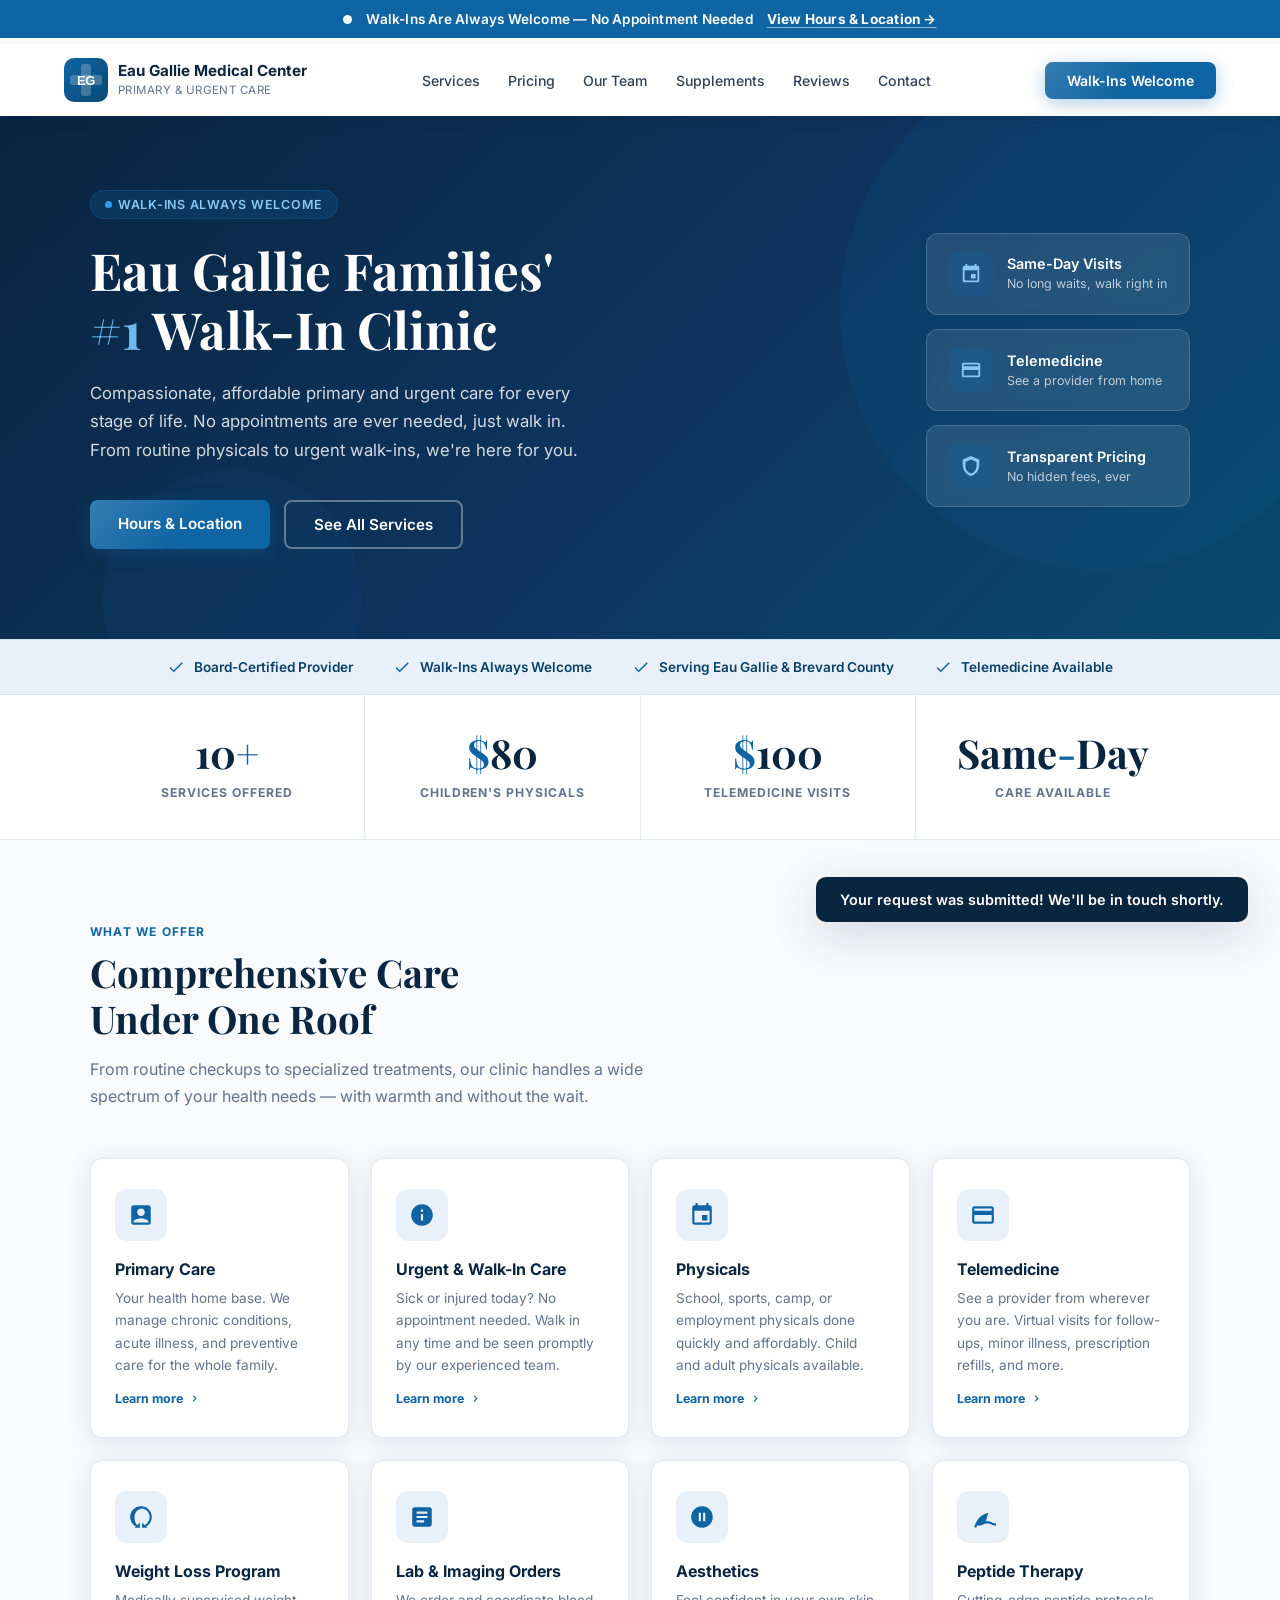
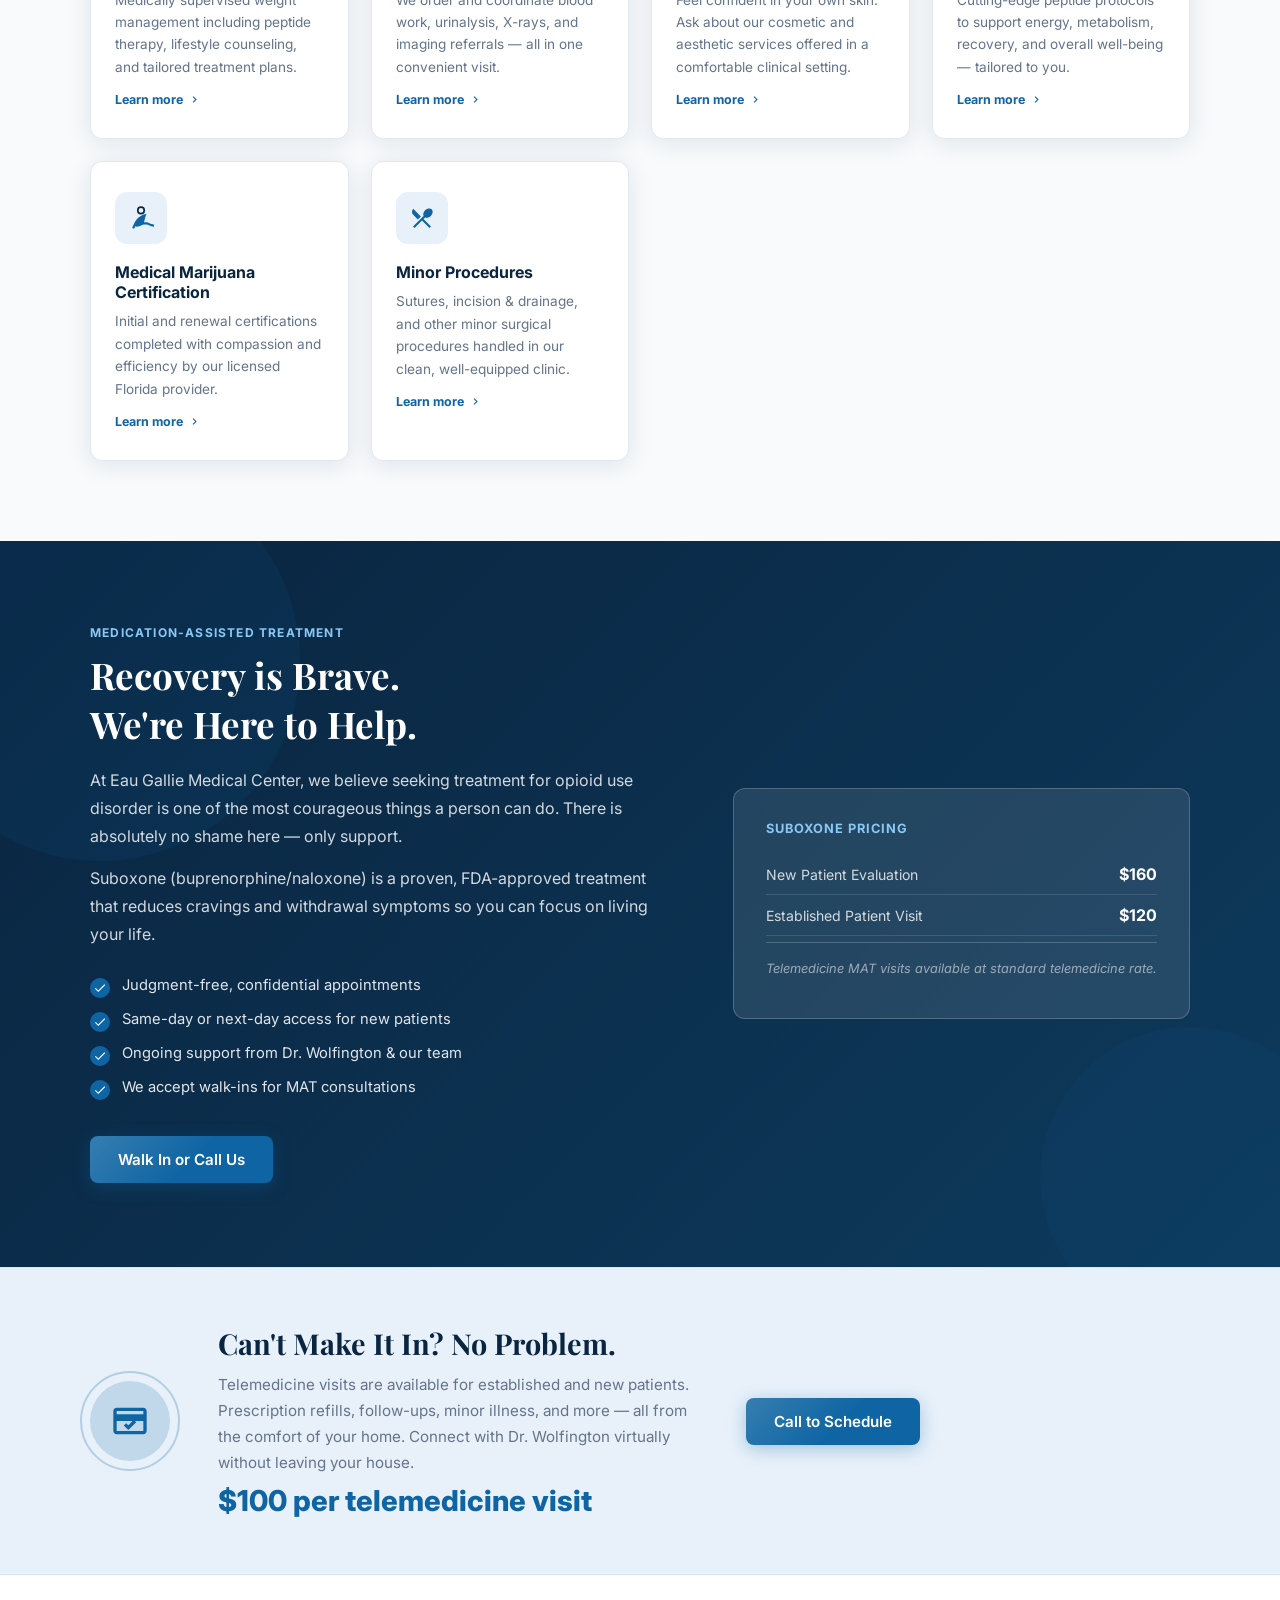
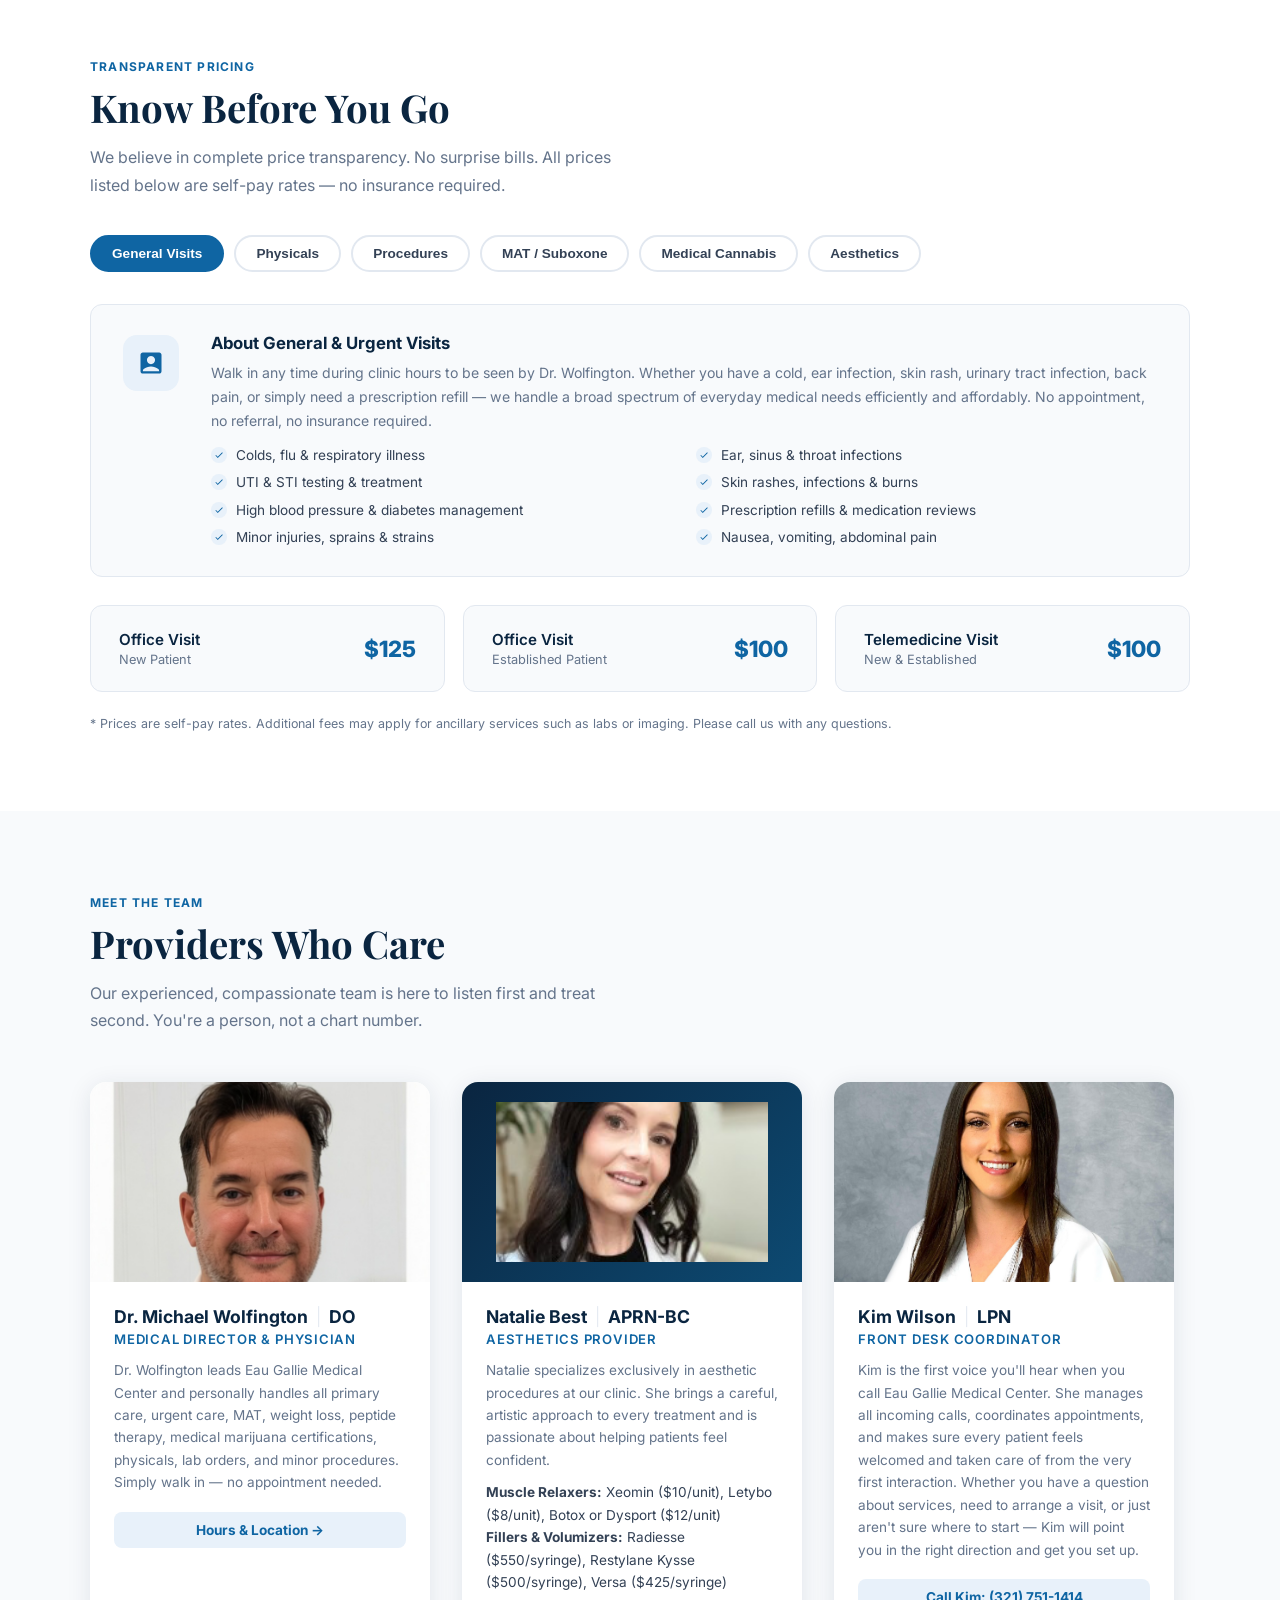
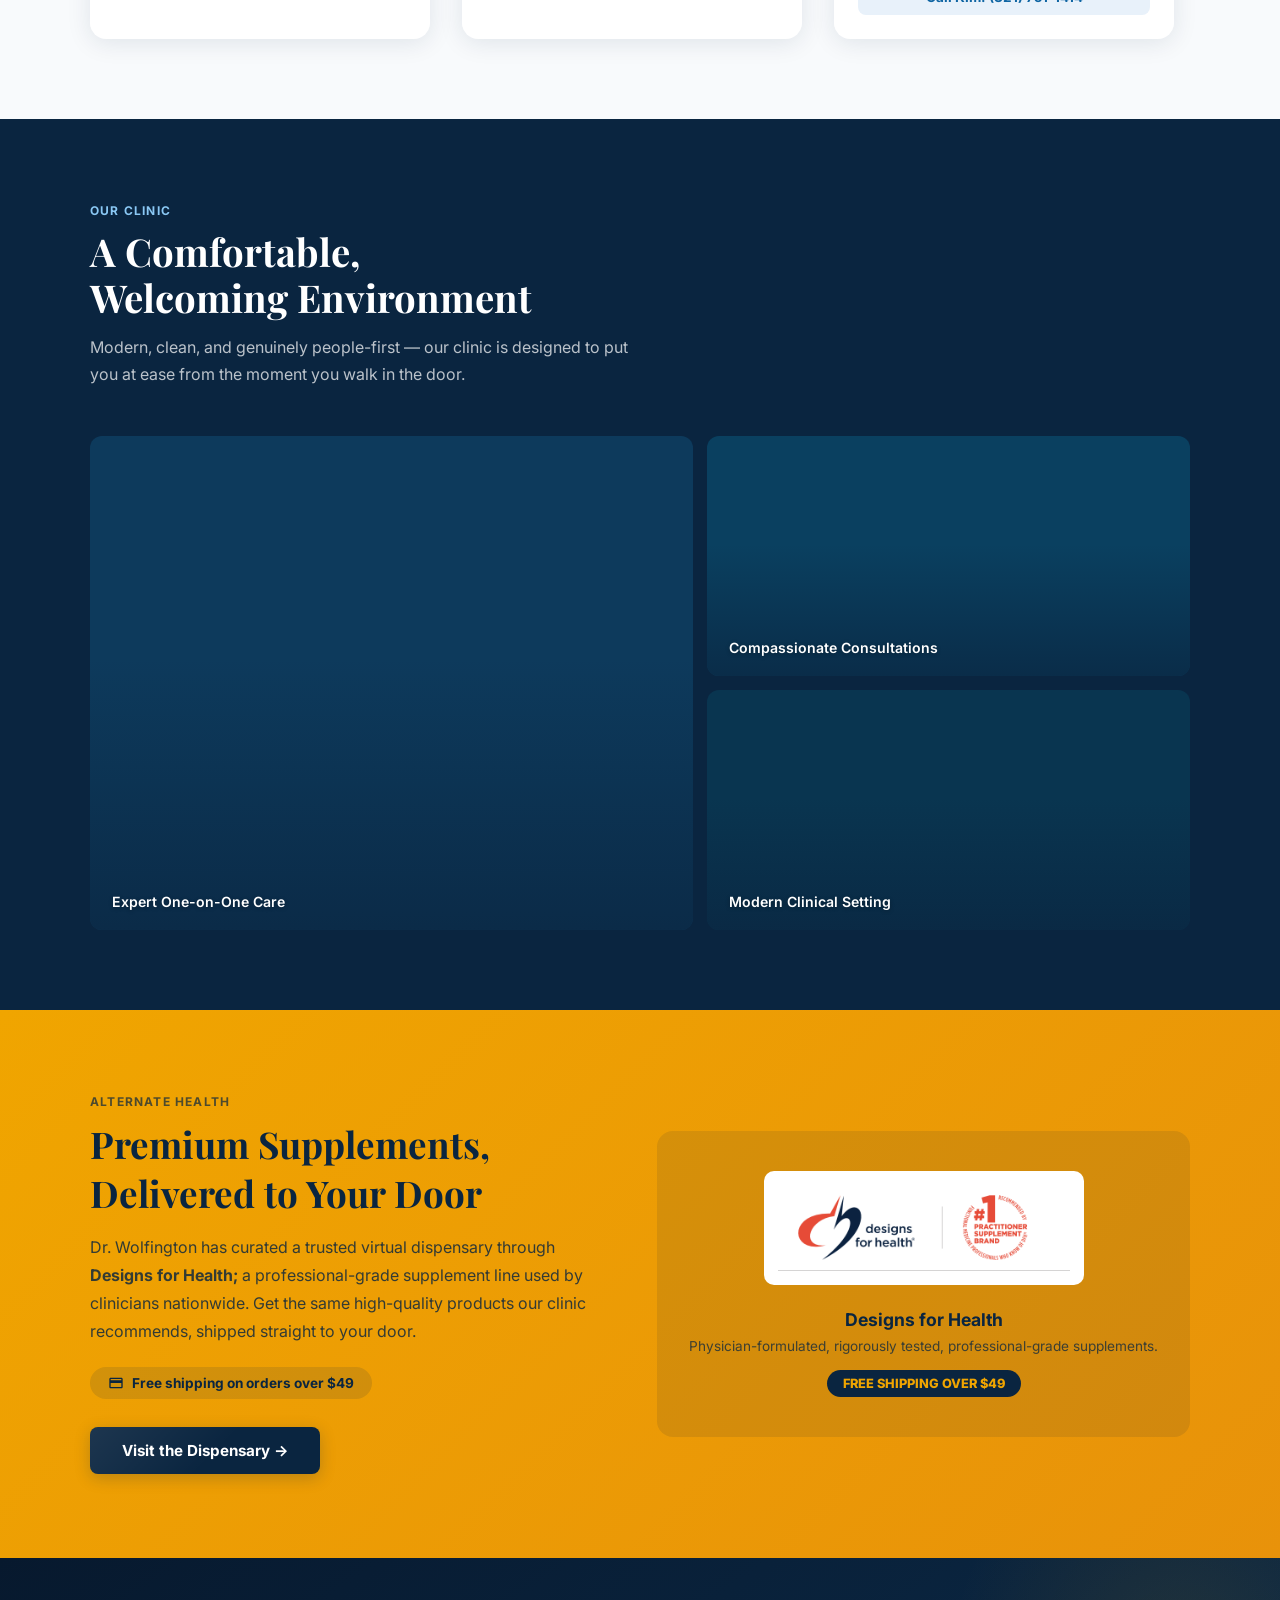
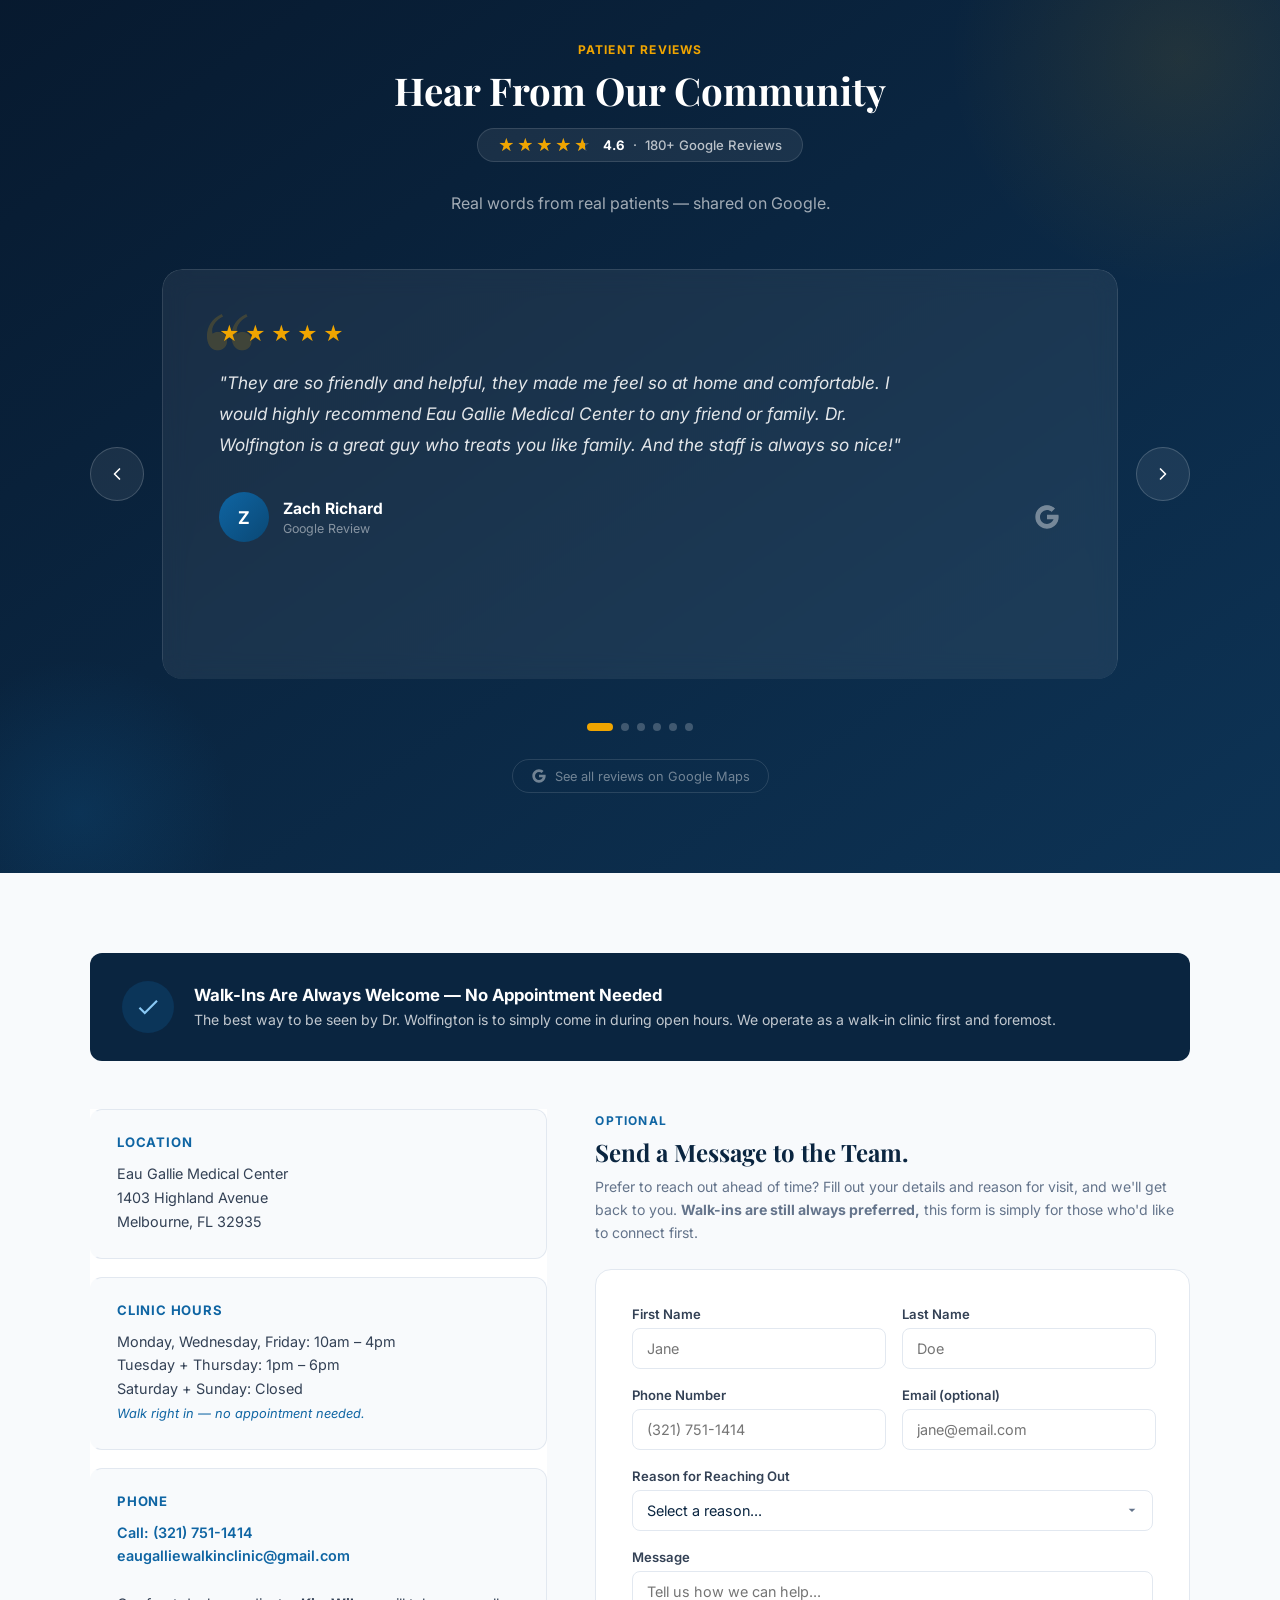
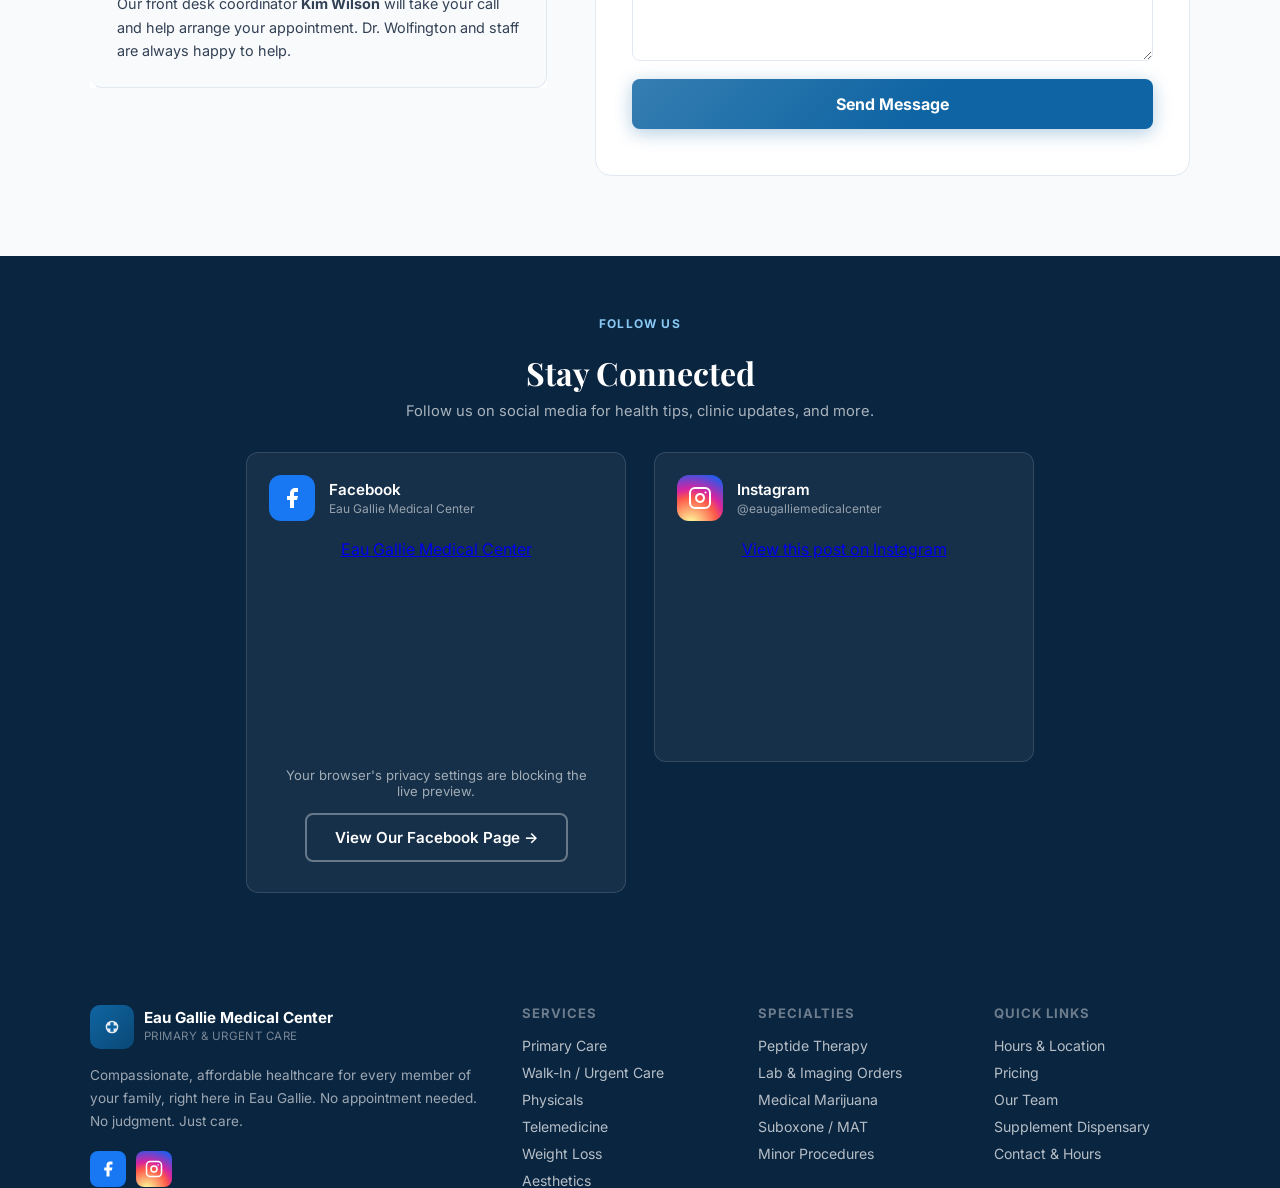
==== index.html @ ef4e6eda "Fix apostrophe in hero section heading" ====
<!DOCTYPE html>
<html lang="en">
<head>
  <meta charset="UTF-8" />
  <meta name="viewport" content="width=device-width, initial-scale=1.0" />
  <title>Eau Gallie Medical Center | Primary Care & Urgent Care</title>
  <meta name="description" content="Eau Gallie Medical Center offers primary care, urgent care, physicals, telemedicine, weight loss, aesthetics, and Suboxone treatment. Walk-ins always welcome." />
  <link rel="preconnect" href="https://fonts.googleapis.com" />
  <link rel="preconnect" href="https://fonts.gstatic.com" crossorigin />
  <link href="https://fonts.googleapis.com/css2?family=Inter:wght@300;400;500;600;700;800&family=Playfair+Display:wght@600;700&display=swap" rel="stylesheet" />
  <style>
    *, *::before, *::after { box-sizing: border-box; margin: 0; padding: 0; }

    :root {
      --navy:    #0a2540;
      --teal:    #0f65a3;
      --teal-lt: #e8f1fa;
      --accent:  #f0a500;
      --gray-50: #f8fafc;
      --gray-100:#f1f5f9;
      --gray-200:#e2e8f0;
      --gray-500:#64748b;
      --gray-700:#334155;
      --white:   #ffffff;
      --radius:  12px;
      --shadow:  0 4px 24px rgba(10,37,64,.10);
      --shadow-lg: 0 12px 48px rgba(10,37,64,.16);
    }

    html { scroll-behavior: smooth; }
    body { font-family: 'Inter', sans-serif; color: var(--navy); background: var(--white); }

    /* ── NAV ── */
    .nav {
      position: sticky; top: 44px; z-index: 999;
      background: var(--white);
      box-shadow: 0 2px 16px rgba(10,37,64,.08);
      display: flex; align-items: center; justify-content: space-between;
      padding: 0 5%; height: 72px;
    }
    .nav-logo { display: flex; align-items: center; gap: 10px; text-decoration: none; }
    .nav-logo-mark {
      width: 44px; height: 44px; border-radius: 10px;
      background: linear-gradient(135deg, var(--teal), #0a4875);
      display: flex; align-items: center; justify-content: center;
    }
    .nav-logo-mark svg { width: 38px; height: 38px; }
    .nav-logo-text { line-height: 1.1; }
    .nav-logo-text strong { display: block; font-size: .95rem; font-weight: 700; color: var(--navy); }
    .nav-logo-text span   { font-size: .72rem; color: var(--gray-500); letter-spacing: .04em; text-transform: uppercase; }
    .nav-links { display: flex; align-items: center; gap: 28px; list-style: none; }
    .nav-links a { text-decoration: none; font-size: .88rem; font-weight: 500; color: var(--gray-700); transition: color .2s; }
    .nav-links a:hover { color: var(--teal); }
    .nav-cta {
      background: var(--teal); color: #fff;
      border: none; border-radius: 8px;
      padding: 10px 22px; font-size: .88rem; font-weight: 600;
      cursor: pointer; text-decoration: none; transition: background .2s, transform .15s;
    }
    .nav-cta:hover { background: #0c5286; transform: translateY(-1px); }
    .nav-mobile-btn { display: none; background: none; border: none; cursor: pointer; padding: 4px; }
    .nav-mobile-btn span { display: block; width: 24px; height: 2px; background: var(--navy); margin: 5px 0; border-radius: 2px; transition: .3s; }
    #mobile-menu { display: none; }

    @media (max-width: 860px) {
      .nav-links, .nav-cta { display: none; }
      .nav-mobile-btn { display: block; }
      #mobile-menu {
        position: fixed; top: 72px; left: 0; right: 0; bottom: 0;
        background: #fff; z-index: 998; padding: 32px 5%;
        flex-direction: column; gap: 20px;
      }
      #mobile-menu.open { display: flex; }
      #mobile-menu a {
        font-size: 1.1rem; font-weight: 600; color: var(--navy);
        text-decoration: none; padding: 10px 0; border-bottom: 1px solid var(--gray-200);
      }
      #mobile-menu .mob-cta {
        background: var(--teal); color: #fff; border-radius: 8px;
        padding: 14px; text-align: center; border-bottom: none; margin-top: 8px;
      }
      .mob-social {
        display: flex; justify-content: space-between; align-items: center;
        padding-bottom: 20px; border-bottom: 1px solid var(--gray-200);
      }
      .mob-social-btn {
        display: flex; align-items: center; gap: 9px;
        text-decoration: none; font-size: .88rem; font-weight: 700;
        color: var(--navy); padding: 10px 16px;
        border: 1.5px solid var(--gray-200); border-radius: 10px;
        transition: border-color .2s, background .2s;
        flex: 1; justify-content: center;
      }
      .mob-social-btn:first-child { margin-right: 10px; }
      .mob-social-btn:hover { background: var(--gray-100); border-color: var(--gray-500); }
      .mob-social-btn svg { width: 20px; height: 20px; flex-shrink: 0; }
    }

    /* ── HERO ── */
    .hero {
      background: linear-gradient(135deg, var(--navy) 0%, #0d3560 55%, #0a4a6e 100%);
      color: #fff; padding: 80px 5% 90px; position: relative; overflow: hidden;
    }
    .hero::after {
      content: ''; position: absolute; top: -60px; right: -80px;
      width: 520px; height: 520px; border-radius: 50%;
      background: rgba(15,101,163,.12); pointer-events: none;
    }
    .hero-inner { max-width: 1100px; margin: 0 auto; display: flex; align-items: center; gap: 56px; }
    .hero-text { flex: 1; position: relative; z-index: 1; }
    .hero-badge {
      display: inline-flex; align-items: center; gap: 6px;
      background: rgba(15,101,163,.22); border: 1px solid rgba(15,101,163,.4);
      color: #8ac8f4; font-size: .78rem; font-weight: 600; letter-spacing: .06em;
      text-transform: uppercase; padding: 6px 14px; border-radius: 100px; margin-bottom: 22px;
    }
    .hero-badge::before { content: ''; width: 7px; height: 7px; border-radius: 50%; background: #2d9cec; }
    .hero h1 { font-family: 'Playfair Display', serif; font-size: clamp(2rem, 4.5vw, 3.2rem); line-height: 1.15; margin-bottom: 20px; }
    .hero h1 em { color: #6ab9f1; font-style: normal; }
    .hero p { font-size: 1.05rem; line-height: 1.7; color: rgba(255,255,255,.82); max-width: 500px; margin-bottom: 36px; }
    .hero-btns { display: flex; gap: 14px; flex-wrap: wrap; }
    .btn-primary {
      background: var(--teal); color: #fff; border: none; border-radius: 8px;
      padding: 14px 28px; font-size: .95rem; font-weight: 600;
      cursor: pointer; text-decoration: none; transition: background .2s, transform .15s;
      display: inline-block;
    }
    .btn-primary:hover { background: #0c5286; transform: translateY(-2px); }
    .btn-outline {
      background: transparent; color: #fff; border: 2px solid rgba(255,255,255,.35);
      border-radius: 8px; padding: 13px 28px; font-size: .95rem; font-weight: 600;
      cursor: pointer; text-decoration: none; transition: border-color .2s, background .2s;
      display: inline-block;
    }
    .btn-outline:hover { border-color: #fff; background: rgba(255,255,255,.08); }
    .hero-cards { display: flex; flex-direction: column; gap: 14px; min-width: 260px; position: relative; z-index: 1; }
    .hero-card {
      background: rgba(255,255,255,.10); border: 1px solid rgba(255,255,255,.16);
      backdrop-filter: blur(8px); border-radius: var(--radius);
      padding: 18px 22px; display: flex; align-items: center; gap: 14px;
    }
    .hero-card-icon {
      width: 44px; height: 44px; border-radius: 10px;
      background: rgba(15,101,163,.3); display: flex; align-items: center; justify-content: center; flex-shrink: 0;
    }
    .hero-card-icon svg { width: 22px; height: 22px; fill: #8ac8f4; }
    .hero-card strong { display: block; font-size: .9rem; font-weight: 600; }
    .hero-card span { font-size: .78rem; color: rgba(255,255,255,.7); }

    @media (max-width: 820px) {
      .hero-inner { flex-direction: column; }
      .hero-cards { flex-direction: row; flex-wrap: wrap; }
      .hero-card { flex: 1; min-width: 200px; }
    }

    /* ── TRUST BAR ── */
    .trust-bar {
      background: var(--teal-lt); border-top: 1px solid #d2e7f7; border-bottom: 1px solid #d2e7f7;
      padding: 18px 5%; display: flex; align-items: center; justify-content: center;
      gap: 40px; flex-wrap: wrap;
    }
    .trust-item { display: flex; align-items: center; gap: 9px; font-size: .85rem; font-weight: 600; color: #0a4067; }
    .trust-item svg { width: 18px; height: 18px; fill: var(--teal); flex-shrink: 0; }

    /* ── SECTION COMMONS ── */
    .section { padding: 80px 5%; }
    .section-inner { max-width: 1100px; margin: 0 auto; }
    .section-label {
      display: inline-block; font-size: .75rem; font-weight: 700; letter-spacing: .1em;
      text-transform: uppercase; color: var(--teal); margin-bottom: 10px;
    }
    .section-title { font-family: 'Playfair Display', serif; font-size: clamp(1.6rem, 3vw, 2.4rem); line-height: 1.2; margin-bottom: 14px; }
    .section-sub { font-size: 1rem; color: var(--gray-500); max-width: 560px; line-height: 1.7; }

    /* ── SERVICES ── */
    #services { background: var(--gray-50); }
    .services-grid { display: grid; grid-template-columns: repeat(auto-fill, minmax(240px, 1fr)); gap: 22px; margin-top: 48px; }
    .service-card {
      background: #fff; border-radius: var(--radius); padding: 30px 24px;
      box-shadow: var(--shadow); border: 1px solid var(--gray-200);
      transition: box-shadow .25s, transform .2s;
    }
    .service-card:hover { box-shadow: var(--shadow-lg); transform: translateY(-4px); }
    .svc-icon {
      width: 52px; height: 52px; border-radius: 12px;
      background: var(--teal-lt); display: flex; align-items: center; justify-content: center;
      margin-bottom: 18px;
    }
    .svc-icon svg { width: 26px; height: 26px; fill: var(--teal); }
    .service-card h3 { font-size: 1rem; font-weight: 700; margin-bottom: 8px; }
    .service-card p { font-size: .85rem; color: var(--gray-500); line-height: 1.65; }

    /* ── SUBOXONE HIGHLIGHT ── */
    .suboxone-section {
      background: linear-gradient(135deg, #0a2540, #0d3a5c);
      color: #fff; padding: 80px 5%; position: relative; overflow: hidden;
    }
    .suboxone-section::before {
      content: ''; position: absolute; width: 400px; height: 400px;
      border-radius: 50%; background: rgba(15,101,163,.1);
      top: -80px; left: -100px; pointer-events: none;
    }
    .suboxone-inner { max-width: 1100px; margin: 0 auto; display: flex; gap: 64px; align-items: center; }
    .suboxone-text { flex: 1; }
    .suboxone-text .section-label { color: #8ac8f4; }
    .suboxone-text h2 { font-family: 'Playfair Display', serif; font-size: clamp(1.6rem,3vw,2.3rem); margin-bottom: 18px; }
    .suboxone-text p { color: rgba(255,255,255,.82); font-size: 1rem; line-height: 1.75; margin-bottom: 14px; }
    .suboxone-promise {
      display: flex; flex-direction: column; gap: 12px; margin: 28px 0 36px;
    }
    .suboxone-promise li {
      display: flex; gap: 12px; align-items: flex-start;
      font-size: .92rem; color: rgba(255,255,255,.88); list-style: none;
    }
    .suboxone-promise li::before {
      content: ''; width: 20px; height: 20px; border-radius: 50%;
      background: var(--teal); flex-shrink: 0; margin-top: 2px;
      background-image: url("data:image/svg+xml,%3Csvg xmlns='http://www.w3.org/2000/svg' viewBox='0 0 24 24' fill='white'%3E%3Cpath d='M9 16.2L4.8 12l-1.4 1.4L9 19 21 7l-1.4-1.4L9 16.2z'/%3E%3C/svg%3E");
      background-size: 14px; background-repeat: no-repeat; background-position: center;
    }
    .suboxone-price-box {
      background: rgba(255,255,255,.1); border: 1px solid rgba(255,255,255,.2);
      border-radius: var(--radius); padding: 32px; min-width: 260px; flex-shrink: 0;
    }
    .suboxone-price-box h4 { font-size: .8rem; text-transform: uppercase; letter-spacing: .08em; color: #8ac8f4; margin-bottom: 18px; }
    .price-row { display: flex; justify-content: space-between; align-items: center; padding: 10px 0; border-bottom: 1px solid rgba(255,255,255,.12); }
    .price-row:last-child { border-bottom: none; }
    .price-row span:first-child { font-size: .88rem; color: rgba(255,255,255,.8); }
    .price-row strong { font-size: 1rem; color: #fff; }

    @media (max-width: 760px) {
      .suboxone-inner { flex-direction: column; }
      .suboxone-price-box { width: 100%; }
    }

    /* ── PRICING ── */
    #pricing { background: #fff; }
    .pricing-tabs { display: flex; gap: 10px; flex-wrap: wrap; margin: 36px 0 32px; }
    .tab-btn {
      padding: 9px 20px; border-radius: 100px; font-size: .85rem; font-weight: 600;
      border: 2px solid var(--gray-200); background: #fff; color: var(--gray-700);
      cursor: pointer; transition: all .2s;
    }
    .tab-btn.active, .tab-btn:hover { border-color: var(--teal); background: var(--teal); color: #fff; }
    .pricing-table { display: none; }
    .pricing-table.active { display: block; }
    .price-grid { display: grid; grid-template-columns: repeat(auto-fill, minmax(280px, 1fr)); gap: 18px; }
    .price-card {
      background: var(--gray-50); border-radius: var(--radius); padding: 24px 28px;
      border: 1px solid var(--gray-200); display: flex; justify-content: space-between; align-items: center;
    }
    .price-card-name { font-weight: 600; font-size: .95rem; }
    .price-card-sub { font-size: .8rem; color: var(--gray-500); margin-top: 3px; }
    .price-amount { font-size: 1.4rem; font-weight: 800; color: var(--teal); white-space: nowrap; }
    .price-note { font-size: .78rem; color: var(--gray-500); margin-top: 24px; }

    /* ── TEAM ── */
    #team { background: var(--gray-50); }
    .team-grid { display: flex; gap: 32px; flex-wrap: wrap; margin-top: 48px; }
    .team-card {
      background: #fff; border-radius: 16px; overflow: hidden;
      box-shadow: var(--shadow); flex: 1; min-width: 260px; max-width: 340px;
    }
    .team-avatar {
      height: 200px; background: linear-gradient(135deg, #0a2540, #0d4a72);
      display: flex; align-items: center; justify-content: center;
    }
    .team-avatar svg { width: 80px; height: 80px; fill: rgba(255,255,255,.35); }
    .team-info { padding: 24px; }
    .team-info h3 { font-size: 1.1rem; font-weight: 700; margin-bottom: 4px; }
    .team-info .role { font-size: .82rem; color: var(--teal); font-weight: 600; text-transform: uppercase; letter-spacing: .06em; margin-bottom: 12px; }
    .team-info p { font-size: .85rem; color: var(--gray-500); line-height: 1.65; }
    .team-book {
      display: block; margin: 18px 0 0; text-align: center;
      padding: 10px; background: var(--teal-lt); color: var(--teal);
      font-weight: 700; font-size: .85rem; border-radius: 8px;
      text-decoration: none; transition: background .2s;
    }
    .team-book:hover { background: var(--teal); color: #fff; }

    /* ── DISPENSARY ── */
    #dispensary {
      background: linear-gradient(135deg, #f0a500 0%, #e8920a 100%);
      padding: 80px 5%;
    }
    .dispensary-inner { max-width: 1100px; margin: 0 auto; display: flex; gap: 60px; align-items: center; }
    .dispensary-text { flex: 1; color: var(--navy); }
    .dispensary-text .section-label { color: var(--navy); opacity: .7; }
    .dispensary-text h2 { font-family: 'Playfair Display', serif; font-size: clamp(1.6rem,3vw,2.3rem); margin-bottom: 16px; color: var(--navy); }
    .dispensary-text p { font-size: 1rem; line-height: 1.75; color: rgba(10,37,64,.82); margin-bottom: 12px; }
    .dispensary-badge {
      display: inline-flex; align-items: center; gap: 8px;
      background: rgba(10,37,64,.12); border-radius: 100px;
      padding: 8px 18px; font-size: .85rem; font-weight: 700; color: var(--navy);
      margin: 10px 0 28px;
    }
    .dispensary-badge svg { width: 16px; height: 16px; fill: var(--navy); }
    .btn-dark {
      background: var(--navy); color: #fff; text-decoration: none;
      padding: 14px 32px; border-radius: 8px; font-weight: 700; font-size: .95rem;
      display: inline-block; transition: background .2s, transform .15s;
    }
    .btn-dark:hover { background: #0d3a5c; transform: translateY(-2px); }
    .dispensary-visual {
      background: rgba(10,37,64,.1); border-radius: 16px; padding: 40px 32px;
      min-width: 260px; text-align: center;
    }
    .dispensary-visual svg { width: 72px; height: 72px; fill: var(--navy); opacity: .7; margin-bottom: 20px; }
    .dispensary-visual h4 { font-size: 1.1rem; font-weight: 700; color: var(--navy); margin-bottom: 8px; }
    .dispensary-visual p { font-size: .85rem; color: rgba(10,37,64,.75); }
    .shipping-pill {
      display: inline-block; background: var(--navy); color: #f0a500;
      font-weight: 800; font-size: .8rem; padding: 6px 16px; border-radius: 100px; margin-top: 16px;
    }

    @media (max-width: 760px) {
      .dispensary-inner { flex-direction: column; }
    }

    /* ── TELEMEDICINE STRIP ── */
    .tele-strip {
      background: var(--teal-lt); border-top: 1px solid #d2e7f7; border-bottom: 1px solid #d2e7f7;
      padding: 56px 5%;
    }
    .tele-inner { max-width: 1100px; margin: 0 auto; display: flex; align-items: center; gap: 48px; flex-wrap: wrap; }
    /* icon now inside .tele-icon-wrap */
    .tele-text h2 { font-family: 'Playfair Display', serif; font-size: 1.8rem; margin-bottom: 10px; }
    .tele-text p { color: var(--gray-500); font-size: .95rem; line-height: 1.7; max-width: 480px; }
    .tele-price { font-size: 1.8rem; font-weight: 800; color: var(--teal); margin-top: 8px; }

    /* ── BOOKING ── */
    #book { background: var(--white); }
    .booking-layout { display: flex; gap: 56px; align-items: flex-start; margin-top: 48px; }
    .booking-form-wrap { flex: 1; }
    .booking-form {
      background: var(--gray-50); border-radius: 16px; padding: 36px;
      border: 1px solid var(--gray-200);
    }
    .form-row { display: flex; gap: 16px; }
    .form-group { display: flex; flex-direction: column; gap: 6px; margin-bottom: 18px; flex: 1; }
    .form-group label { font-size: .82rem; font-weight: 600; color: var(--gray-700); }
    .form-group input, .form-group select, .form-group textarea {
      padding: 11px 14px; border: 1.5px solid var(--gray-200); border-radius: 8px;
      font-size: .9rem; font-family: inherit; color: var(--navy);
      background: #fff; transition: border-color .2s;
      -webkit-appearance: none; appearance: none;
    }
    .form-group input:focus, .form-group select:focus, .form-group textarea:focus {
      outline: none; border-color: var(--teal); box-shadow: 0 0 0 3px rgba(15,101,163,.12);
    }
    .form-group textarea { resize: vertical; min-height: 90px; }
    .form-submit {
      width: 100%; padding: 15px; background: var(--teal); color: #fff;
      border: none; border-radius: 8px; font-size: 1rem; font-weight: 700;
      cursor: pointer; transition: background .2s; font-family: inherit;
    }
    .form-submit:hover { background: #0c5286; }
    .booking-info { min-width: 260px; display: flex; flex-direction: column; gap: 20px; }
    .info-card {
      background: var(--gray-50); border-radius: var(--radius);
      padding: 24px; border: 1px solid var(--gray-200);
    }
    .info-card h4 { font-size: .82rem; font-weight: 700; text-transform: uppercase; letter-spacing: .06em; color: var(--teal); margin-bottom: 12px; }
    .info-card p, .info-card address { font-size: .9rem; color: var(--gray-700); line-height: 1.65; font-style: normal; }
    .info-card a { color: var(--teal); text-decoration: none; font-weight: 600; }

    @media (max-width: 820px) {
      .booking-layout { flex-direction: column; }
      .form-row { flex-direction: column; gap: 0; }
      .booking-info { width: 100%; }
    }

    /* ── TOAST ── */
    #toast {
      position: fixed; bottom: 32px; right: 32px; z-index: 9999;
      background: var(--navy); color: #fff; padding: 14px 24px;
      border-radius: 10px; font-size: .9rem; font-weight: 600;
      box-shadow: var(--shadow-lg); transform: translateY(120%);
      transition: transform .35s cubic-bezier(.34,1.56,.64,1);
      pointer-events: none;
    }
    #toast.show { transform: translateY(0); }
    #toast.error { background: #b3261e; }

    /* ── FOOTER ── */
    footer {
      background: var(--navy); color: rgba(255,255,255,.75);
      padding: 56px 5% 32px;
    }
    .footer-grid { max-width: 1100px; margin: 0 auto; display: grid; grid-template-columns: 2fr 1fr 1fr 1fr; gap: 40px; margin-bottom: 48px; }
    .footer-brand .nav-logo-text strong { color: #fff; }
    .footer-brand .nav-logo-text span { color: rgba(255,255,255,.45); }
    .footer-brand p { font-size: .85rem; line-height: 1.7; margin-top: 14px; color: rgba(255,255,255,.6); }
    .footer-col h5 { font-size: .82rem; text-transform: uppercase; letter-spacing: .08em; color: rgba(255,255,255,.4); margin-bottom: 16px; }
    .footer-col a { display: block; font-size: .88rem; color: rgba(255,255,255,.7); text-decoration: none; margin-bottom: 10px; transition: color .2s; }
    .footer-col a:hover { color: #fff; }
    .footer-bottom { max-width: 1100px; margin: 0 auto; border-top: 1px solid rgba(255,255,255,.1); padding-top: 24px; display: flex; justify-content: space-between; flex-wrap: wrap; gap: 12px; font-size: .8rem; color: rgba(255,255,255,.4); }

    @media (max-width: 820px) {
      .footer-grid { grid-template-columns: 1fr 1fr; }
    }
    @media (max-width: 500px) {
      .footer-grid { grid-template-columns: 1fr; }
    }

    /* ── MODAL ── */
    .modal-overlay {
      display: none; position: fixed; inset: 0; z-index: 2000;
      background: rgba(10,37,64,.55); backdrop-filter: blur(4px);
      align-items: center; justify-content: center; padding: 20px;
    }
    .modal-overlay.open { display: flex; }
    .modal {
      background: #fff; border-radius: 16px; padding: 36px;
      max-width: 520px; width: 100%; position: relative;
      box-shadow: var(--shadow-lg);
    }
    .modal-close {
      position: absolute; top: 16px; right: 16px;
      background: none; border: none; cursor: pointer; font-size: 1.4rem; color: var(--gray-500);
    }
    .modal h2 { font-family: 'Playfair Display', serif; font-size: 1.5rem; margin-bottom: 10px; }
    .modal p { color: var(--gray-500); font-size: .9rem; line-height: 1.65; margin-bottom: 20px; }

    /* scrolled nav */
    .nav.scrolled { box-shadow: 0 4px 24px rgba(10,37,64,.14); }

    .cred-sep {
      color: var(--gray-200); font-weight: 300;
      margin: 0 4px; font-size: 1em;
    }

    /* ━━━━━━━━━━━━━━━━━━━━━━━━━━━━━━━━━━━━━━
       PROFESSIONAL POLISH
    ━━━━━━━━━━━━━━━━━━━━━━━━━━━━━━━━━━━━━━ */

    /* Custom scrollbar */
    ::-webkit-scrollbar { width: 5px; }
    ::-webkit-scrollbar-track { background: var(--gray-100); }
    ::-webkit-scrollbar-thumb { background: linear-gradient(180deg, var(--teal), #0a4875); border-radius: 3px; }

    /* Text selection */
    ::selection { background: rgba(15,101,163,.18); color: var(--navy); }

    /* ── SCROLL-IN ANIMATIONS ── */
    [data-animate] {
      opacity: 0;
      transform: translateY(30px);
      transition: opacity .7s cubic-bezier(.22,1,.36,1), transform .7s cubic-bezier(.22,1,.36,1);
    }
    [data-animate].in-view { opacity: 1; transform: translateY(0); }

    [data-stagger] > * {
      opacity: 0; transform: translateY(22px);
      transition: opacity .6s cubic-bezier(.22,1,.36,1), transform .6s cubic-bezier(.22,1,.36,1);
    }
    [data-stagger].in-view > * { opacity: 1; transform: translateY(0); }
    [data-stagger].in-view > *:nth-child(1)  { transition-delay: .04s; }
    [data-stagger].in-view > *:nth-child(2)  { transition-delay: .10s; }
    [data-stagger].in-view > *:nth-child(3)  { transition-delay: .16s; }
    [data-stagger].in-view > *:nth-child(4)  { transition-delay: .22s; }
    [data-stagger].in-view > *:nth-child(5)  { transition-delay: .28s; }
    [data-stagger].in-view > *:nth-child(6)  { transition-delay: .34s; }
    [data-stagger].in-view > *:nth-child(7)  { transition-delay: .40s; }
    [data-stagger].in-view > *:nth-child(8)  { transition-delay: .46s; }
    [data-stagger].in-view > *:nth-child(9)  { transition-delay: .52s; }
    [data-stagger].in-view > *:nth-child(10) { transition-delay: .58s; }

    /* ── HERO ENHANCEMENTS ── */
    .hero::before {
      content: ''; position: absolute;
      bottom: -90px; left: 8%;
      width: 260px; height: 260px; border-radius: 50%;
      background: rgba(15,101,163,.07);
      animation: float 9s ease-in-out infinite;
      pointer-events: none; z-index: 0;
    }
    @keyframes float {
      0%,100% { transform: translateY(0) scale(1); }
      50% { transform: translateY(-22px) scale(1.05); }
    }

    /* Pulsing live dot on badge */
    .hero-badge::before { animation: pulse-dot 2.4s ease-in-out infinite; }
    @keyframes pulse-dot {
      0%,100% { box-shadow: 0 0 0 0 rgba(0,217,192,.65); }
      55%      { box-shadow: 0 0 0 8px rgba(0,217,192,0); }
    }

    /* ── NAV: animated underlines ── */
    .nav-links a { position: relative; }
    .nav-links a::after {
      content: ''; position: absolute; bottom: -3px; left: 0;
      width: 0; height: 2px; background: var(--teal); border-radius: 2px;
      transition: width .28s cubic-bezier(.22,1,.36,1);
    }
    .nav-links a:hover::after { width: 100%; }

    /* ── BUTTONS: glow + sheen ── */
    .btn-primary, .nav-cta, .form-submit {
      box-shadow: 0 4px 18px rgba(15,101,163,.32);
      position: relative; overflow: hidden;
    }
    .btn-primary::before, .nav-cta::before, .form-submit::before {
      content: ''; position: absolute; inset: 0;
      background: linear-gradient(135deg, rgba(255,255,255,.16) 0%, transparent 55%);
      pointer-events: none;
    }
    .btn-primary:hover, .nav-cta:hover, .form-submit:hover {
      box-shadow: 0 6px 26px rgba(15,101,163,.44);
    }
    .btn-dark { box-shadow: 0 4px 16px rgba(10,37,64,.22); position: relative; overflow: hidden; }
    .btn-dark::before {
      content: ''; position: absolute; inset: 0;
      background: linear-gradient(135deg, rgba(255,255,255,.08) 0%, transparent 55%);
      pointer-events: none;
    }
    .btn-dark:hover { box-shadow: 0 6px 26px rgba(10,37,64,.38); }

    /* ── SERVICE CARDS: top-accent reveal ── */
    .service-card { position: relative; overflow: hidden; }
    .service-card::after {
      content: ''; position: absolute; top: 0; left: 0; right: 0; height: 3px;
      background: linear-gradient(90deg, var(--teal), #6ab9f1);
      transform: scaleX(0); transform-origin: left;
      transition: transform .32s cubic-bezier(.22,1,.36,1);
    }
    .service-card:hover::after { transform: scaleX(1); }
    .svc-icon { transition: transform .28s cubic-bezier(.34,1.56,.64,1), background .25s; }
    .svc-icon svg { transition: fill .25s; }
    .service-card:hover .svc-icon { transform: scale(1.14); background: var(--teal); }
    .service-card:hover .svc-icon svg { fill: #fff; }

    /* ── PRICE CARDS: hover glow ── */
    .price-card { transition: border-color .2s, box-shadow .22s, transform .2s; }
    .price-card:hover {
      border-color: var(--teal);
      box-shadow: 0 0 0 1px var(--teal), var(--shadow);
      transform: translateY(-3px);
    }
    .price-amount { transition: color .2s; }
    .price-card:hover .price-amount { color: #0c5286; }

    /* ── TEAM CARDS: lift + overlay ── */
    .team-card { transition: box-shadow .3s, transform .3s; }
    .team-card:hover { box-shadow: var(--shadow-lg); transform: translateY(-6px); }
    .team-avatar { position: relative; }
    .team-avatar::after {
      content: ''; position: absolute; inset: 0;
      background: linear-gradient(to top, rgba(15,101,163,.4), transparent 60%);
      opacity: 0; transition: opacity .3s;
    }
    .team-card:hover .team-avatar::after { opacity: 1; }

    /* ── INFO CARDS: left-border accent ── */
    .info-card {
      border-left: 3px solid transparent;
      transition: border-left-color .2s, box-shadow .2s;
    }
    .info-card:hover { border-left-color: var(--teal); box-shadow: var(--shadow); }

    /* ── CUSTOM SELECT ARROW ── */
    .form-group select {
      background-image: url("data:image/svg+xml,%3Csvg xmlns='http://www.w3.org/2000/svg' width='16' height='16' viewBox='0 0 24 24' fill='%2364748b'%3E%3Cpath d='M7 10l5 5 5-5z'/%3E%3C/svg%3E");
      background-repeat: no-repeat;
      background-position: right 12px center;
      padding-right: 36px; cursor: pointer;
    }

    /* ── SUBOXONE: second ambient orb ── */
    .suboxone-section::after {
      content: ''; position: absolute; bottom: -60px; right: -60px;
      width: 300px; height: 300px; border-radius: 50%;
      background: rgba(15,101,163,.07); pointer-events: none;
    }

    /* ── TELE STRIP: icon ring pulse ── */
    .tele-icon-wrap {
      width: 80px; height: 80px; border-radius: 50%;
      background: rgba(15,101,163,.18);
      display: flex; align-items: center; justify-content: center;
      flex-shrink: 0; position: relative;
    }
    .tele-icon-wrap svg { width: 40px; height: 40px; fill: var(--teal); }
    .tele-icon-wrap::before {
      content: ''; position: absolute; inset: -10px; border-radius: 50%;
      border: 2px solid rgba(15,101,163,.25);
      animation: ring-pulse 3s ease-out infinite;
    }
    @keyframes ring-pulse {
      0%   { transform: scale(1); opacity: 1; }
      100% { transform: scale(1.35); opacity: 0; }
    }

    /* ── DISPENSARY CARD HOVER ── */
    .dispensary-visual { transition: transform .28s, background .25s; }
    .dispensary-visual:hover { transform: translateY(-5px); background: rgba(10,37,64,.18); }

    /* ── FOOTER: link nudge ── */
    .footer-col a { transition: color .2s, padding-left .22s; }
    .footer-col a:hover { color: #fff; padding-left: 6px; }

    /* ── STATS STRIP ── */
    .stats-strip { background: var(--white); border-bottom: 1px solid var(--gray-200); padding: 0 5%; }
    .stats-inner { max-width: 1100px; margin: 0 auto; display: flex; flex-wrap: wrap; }
    .stat-item {
      flex: 1; min-width: 150px; padding: 38px 20px;
      text-align: center; border-right: 1px solid var(--gray-200); position: relative;
    }
    .stat-item:last-child { border-right: none; }
    .stat-item::after {
      content: ''; position: absolute; bottom: 0; left: 50%; transform: translateX(-50%);
      width: 0; height: 2px; background: var(--teal);
      transition: width .35s cubic-bezier(.22,1,.36,1);
    }
    .stat-item:hover::after { width: 60%; }
    .stat-num {
      font-family: 'Playfair Display', serif;
      font-size: 2.5rem; font-weight: 700; line-height: 1;
      color: var(--navy); margin-bottom: 8px; display: block;
    }
    .stat-num em { color: var(--teal); font-style: normal; }
    .stat-label { font-size: .76rem; font-weight: 700; letter-spacing: .08em; text-transform: uppercase; color: var(--gray-500); }

    /* ── BACK-TO-TOP ── */
    #back-to-top {
      position: fixed; bottom: 92px; right: 28px; z-index: 998;
      width: 44px; height: 44px; border-radius: 50%;
      background: var(--navy); border: none; cursor: pointer;
      display: flex; align-items: center; justify-content: center;
      box-shadow: var(--shadow-lg); opacity: 0; transform: translateY(14px);
      transition: opacity .3s, transform .3s, background .2s; pointer-events: none;
    }
    #back-to-top.visible { opacity: 1; transform: translateY(0); pointer-events: auto; }
    #back-to-top:hover { background: var(--teal); }
    #back-to-top svg { width: 20px; height: 20px; fill: #fff; }

    /* ── SERVICE CARDS: clickable ── */
    .service-card { cursor: pointer; }
    .service-card:focus-visible { outline: 2px solid var(--teal); outline-offset: 3px; }
    .learn-chip {
      display: inline-flex; align-items: center; gap: 5px;
      margin-top: 14px; font-size: .78rem; font-weight: 700;
      color: var(--teal); transition: gap .2s;
    }
    .learn-chip svg { width: 13px; height: 13px; fill: var(--teal); flex-shrink: 0; transition: transform .2s; }
    .service-card:hover .learn-chip { gap: 8px; }
    .service-card:hover .learn-chip svg { transform: translateX(2px); }

    /* ── SERVICE DETAIL MODAL ── */
    .svc-modal-icon {
      width: 60px; height: 60px; border-radius: 14px;
      background: var(--teal-lt); display: flex; align-items: center; justify-content: center;
      margin-bottom: 16px; flex-shrink: 0;
    }
    .svc-modal-icon svg { width: 30px; height: 30px; fill: var(--teal); }
    .svc-modal-tags { display: flex; flex-wrap: wrap; gap: 6px; margin: 10px 0 20px; }
    .svc-tag {
      background: var(--teal-lt); color: #0a4067;
      font-size: .73rem; font-weight: 700; letter-spacing: .04em;
      padding: 4px 12px; border-radius: 100px;
    }
    .svc-modal-body h4 {
      font-size: .76rem; font-weight: 700; text-transform: uppercase;
      letter-spacing: .09em; color: var(--teal); margin: 22px 0 8px;
    }
    .svc-modal-body p { font-size: .91rem; color: var(--gray-700); line-height: 1.74; margin-bottom: 8px; }
    .svc-modal-body ul { list-style: none; display: flex; flex-direction: column; gap: 7px; margin-bottom: 4px; }
    .svc-modal-body ul li {
      display: flex; gap: 10px; align-items: flex-start;
      font-size: .9rem; color: var(--gray-700); line-height: 1.6;
    }
    .svc-modal-body ul li::before {
      content: ''; width: 17px; height: 17px; border-radius: 50%; flex-shrink: 0; margin-top: 3px;
      background: var(--teal-lt);
      background-image: url("data:image/svg+xml,%3Csvg xmlns='http://www.w3.org/2000/svg' viewBox='0 0 24 24' fill='%230f65a3'%3E%3Cpath d='M9 16.2L4.8 12l-1.4 1.4L9 19 21 7l-1.4-1.4L9 16.2z'/%3E%3C/svg%3E");
      background-size: 11px; background-repeat: no-repeat; background-position: center;
    }
    .svc-price-box {
      background: var(--gray-50); border: 1px solid var(--gray-200); border-radius: 10px;
      padding: 14px 18px; margin-top: 20px;
      display: flex; justify-content: space-between; align-items: center; flex-wrap: wrap; gap: 8px;
    }
    .svc-price-box span { font-size: .85rem; color: var(--gray-500); }
    .svc-price-box strong { font-size: 1.25rem; font-weight: 800; color: var(--teal); }
    .svc-modal-actions { display: flex; gap: 12px; margin-top: 22px; }
    .svc-modal-actions a { flex: 1; text-align: center; }
    .btn-ghost {
      flex: 1; padding: 13px; background: var(--gray-100); color: var(--gray-700);
      border: 1.5px solid var(--gray-200); border-radius: 8px;
      font-size: .9rem; font-weight: 600; cursor: pointer;
      font-family: inherit; transition: background .2s;
    }
    .btn-ghost:hover { background: var(--gray-200); }
    #svc-overlay .modal { max-height: 88vh; overflow-y: auto; scroll-behavior: smooth; }
    #svc-overlay .modal::-webkit-scrollbar { width: 4px; }
    #svc-overlay .modal::-webkit-scrollbar-thumb { background: var(--teal); border-radius: 2px; }
    .modal h2 { margin-bottom: 4px; }

    /* ── RESPONSIVE EXTRAS ── */
    @media (max-width: 600px) {
      .stat-item { flex: 0 0 50%; border-bottom: 1px solid var(--gray-200); }
      .stat-item:nth-child(even) { border-right: none; }
      .stat-item:nth-last-child(-n+2) { border-bottom: none; }
      .hero-btns { flex-direction: column; }
      .hero-btns a { text-align: center; }
      .tele-inner { flex-direction: column; gap: 24px; }
    }

    /* ── ANNOUNCE BAR ── */
    .announce-bar {
      background: var(--teal);
      color: #fff;
      text-align: center;
      padding: 11px 5%;
      font-size: .85rem;
      font-weight: 600;
      letter-spacing: .015em;
      display: flex;
      align-items: center;
      justify-content: center;
      gap: 14px;
      position: sticky;
      top: 0;
      z-index: 1000;
    }
    .announce-dot {
      width: 9px; height: 9px; border-radius: 50%;
      background: rgba(255,255,255,.95);
      flex-shrink: 0;
      animation: pulse-dot 2s ease-in-out infinite;
    }
    .announce-link {
      color: #fff; font-weight: 700;
      text-decoration: underline;
      text-underline-offset: 3px;
      text-decoration-color: rgba(255,255,255,.55);
      white-space: nowrap;
    }
    .announce-link:hover { text-decoration-color: #fff; }
    @media (max-width: 560px) {
      .announce-bar { font-size: .78rem; gap: 8px; }
      .announce-link { display: none; }
    }

    /* ── TAB DESCRIPTION ROWS (Know Before You Go) ── */
    .tab-info {
      background: var(--gray-50);
      border: 1px solid var(--gray-200);
      border-radius: var(--radius);
      padding: 28px 32px;
      margin-bottom: 28px;
      display: flex;
      gap: 32px;
      align-items: flex-start;
    }
    .tab-info-icon {
      width: 56px; height: 56px; border-radius: 14px;
      background: var(--teal-lt);
      display: flex; align-items: center; justify-content: center;
      flex-shrink: 0; margin-top: 2px;
    }
    .tab-info-icon svg { width: 28px; height: 28px; fill: var(--teal); }
    .tab-info-body h3 { font-size: 1.05rem; font-weight: 700; margin-bottom: 8px; }
    .tab-info-body p { font-size: .88rem; color: var(--gray-500); line-height: 1.72; margin-bottom: 12px; }
    .tab-info-items {
      list-style: none;
      display: flex; flex-direction: column; gap: 6px;
    }
    .tab-info-items li {
      display: flex; gap: 9px; align-items: flex-start;
      font-size: .85rem; color: var(--gray-700); line-height: 1.55;
    }
    .tab-info-items li::before {
      content: '';
      width: 16px; height: 16px; border-radius: 50%; flex-shrink: 0; margin-top: 2px;
      background: var(--teal-lt);
      background-image: url("data:image/svg+xml,%3Csvg xmlns='http://www.w3.org/2000/svg' viewBox='0 0 24 24' fill='%230f65a3'%3E%3Cpath d='M9 16.2L4.8 12l-1.4 1.4L9 19 21 7l-1.4-1.4L9 16.2z'/%3E%3C/svg%3E");
      background-size: 10px; background-repeat: no-repeat; background-position: center;
    }
    .tab-items-cols { display: grid; grid-template-columns: 1fr 1fr; gap: 6px 24px; }
    @media (max-width: 760px) {
      .tab-info { flex-direction: column; gap: 18px; }
      .tab-items-cols { grid-template-columns: 1fr; }
    }

    /* ── SOCIAL STRIP ── */
    .social-strip {
      background: var(--navy);
      padding: 56px 5%;
      text-align: center;
    }
    .social-strip .section-label { color: #8ac8f4; }
    .social-strip h2 {
      font-family: 'Playfair Display', serif;
      font-size: clamp(1.4rem, 3vw, 2rem);
      color: #fff;
      margin: 10px 0 8px;
    }
    .social-strip p {
      color: rgba(255,255,255,.65);
      font-size: .92rem;
      margin-bottom: 32px;
    }
    .social-feeds {
      display: flex;
      gap: 28px;
      justify-content: center;
      flex-wrap: wrap;
      align-items: flex-start;
    }
    .social-feed-col {
      background: rgba(255,255,255,.05);
      border: 1px solid rgba(255,255,255,.13);
      border-radius: var(--radius);
      padding: 22px;
      width: 380px;
      max-width: 100%;
    }
    .social-feed-header {
      display: flex;
      align-items: center;
      gap: 14px;
      text-decoration: none;
      color: #fff;
      font-weight: 600;
      font-size: .95rem;
      margin-bottom: 18px;
      transition: opacity .2s;
    }
    .social-feed-header:hover { opacity: .78; }
    .social-feed-embed {
      display: flex;
      justify-content: center;
      min-height: 200px;
    }
    .social-feed-fallback {
      display: none;
      flex-direction: column;
      align-items: center;
      gap: 14px;
      text-align: center;
      padding: 28px 12px 8px;
    }
    .social-feed-fallback p {
      color: rgba(255,255,255,.6);
      font-size: .82rem;
      margin: 0;
    }
    .social-icon {
      width: 46px; height: 46px; border-radius: 12px;
      display: flex; align-items: center; justify-content: center;
      flex-shrink: 0;
    }
    .social-icon svg { width: 24px; height: 24px; fill: #fff; }
    .social-icon.facebook { background: #1877f2; }
    .social-icon.instagram { background: radial-gradient(circle at 30% 107%, #fdf497 0%, #fdf497 5%, #fd5949 45%, #d6249f 60%, #285aeb 90%); }
    .social-card-text { text-align: left; }
    .social-card-text span { display: block; font-size: .75rem; color: rgba(255,255,255,.55); font-weight: 400; margin-top: 2px; }

    /* ── PHOTO GALLERY SECTION ── */
    .photo-section {
      padding: 80px 5%;
      background: var(--navy);
    }
    .photo-section .section-label { color: #8ac8f4; }
    .photo-section .section-title { color: #fff; }
    .photo-section .section-sub { color: rgba(255,255,255,.72); }
    .photo-grid {
      display: grid;
      grid-template-columns: 1.25fr 1fr;
      grid-template-rows: 240px 240px;
      gap: 14px;
      margin-top: 48px;
    }
    .photo-card {
      border-radius: var(--radius);
      overflow: hidden;
      position: relative;
      background-color: #0d3a5c;
      background-size: cover;
      background-position: center;
      transition: transform .3s ease;
    }
    .photo-card:hover { transform: scale(1.018); }
    .photo-card-main {
      grid-row: 1 / 3;
    }
    .photo-overlay {
      position: absolute; inset: 0;
      background: linear-gradient(to top, rgba(10,37,64,.72) 0%, transparent 55%);
      display: flex; align-items: flex-end;
      padding: 20px 22px;
    }
    .photo-overlay span {
      color: #fff; font-weight: 600; font-size: .88rem;
      text-shadow: 0 1px 4px rgba(0,0,0,.3);
    }
    @media (max-width: 640px) {
      .photo-grid { grid-template-columns: 1fr; grid-template-rows: auto; }
      .photo-card-main { grid-row: auto; }
      .photo-card { min-height: 220px; }
    }

    /* ── REVIEWS CAROUSEL ── */
    .reviews-section {
      background: linear-gradient(145deg, #07192e 0%, #0a2540 45%, #0d3355 100%);
      position: relative;
      overflow: hidden;
    }
    .reviews-section::before {
      content: '';
      position: absolute;
      top: -140px; right: -140px;
      width: 480px; height: 480px;
      border-radius: 50%;
      background: radial-gradient(circle, rgba(240,165,0,.10) 0%, transparent 68%);
      pointer-events: none;
    }
    .reviews-section::after {
      content: '';
      position: absolute;
      bottom: -100px; left: -80px;
      width: 320px; height: 320px;
      border-radius: 50%;
      background: radial-gradient(circle, rgba(15,101,163,.20) 0%, transparent 68%);
      pointer-events: none;
    }
    .reviews-section .section-label { color: var(--accent); }
    .reviews-section .section-title { color: #fff; }
    .reviews-section .section-sub { color: rgba(255,255,255,.62); margin: 0 auto 52px; text-align: center; }
    .reviews-header { text-align: center; }

    .rev-overall {
      display: inline-flex; align-items: center; gap: 10px;
      background: rgba(255,255,255,.07); border: 1px solid rgba(255,255,255,.12);
      border-radius: 100px; padding: 8px 20px; margin-bottom: 28px;
    }
    .rev-overall-stars { position: relative; display: inline-block; font-size: 1rem; line-height: 1; letter-spacing: 2px; }
    .rev-overall-stars .stars-outer { color: rgba(255,255,255,.22); }
    .rev-overall-stars .stars-inner { position: absolute; top: 0; left: 0; white-space: nowrap; overflow: hidden; width: 92%; color: var(--accent); }
    .rev-overall-text { font-size: .82rem; color: rgba(255,255,255,.70); font-weight: 500; }
    .rev-overall-text strong { color: #fff; }

    .reviews-carousel-wrap {
      display: flex; align-items: center; gap: 18px;
      position: relative; z-index: 1;
    }
    .reviews-track-outer {
      overflow: hidden; flex: 1; border-radius: 20px;
    }
    .reviews-track {
      display: flex;
      transition: transform .52s cubic-bezier(.4,0,.2,1);
      will-change: transform;
    }
    .review-card {
      flex: 0 0 100%;
      background: rgba(255,255,255,.065);
      backdrop-filter: blur(12px);
      -webkit-backdrop-filter: blur(12px);
      border: 1px solid rgba(255,255,255,.11);
      border-radius: 20px;
      padding: 52px 56px 44px;
      text-align: left;
      position: relative;
      overflow: hidden;
    }
    .review-card::before {
      content: '\201C';
      position: absolute; top: 16px; left: 36px;
      font-size: 9rem; line-height: 1;
      font-family: 'Playfair Display', serif;
      color: var(--accent); opacity: .18;
      pointer-events: none; user-select: none;
    }
    .review-stars {
      display: flex; gap: 5px; margin-bottom: 22px;
    }
    .review-stars span { color: var(--accent); font-size: 1.25rem; }
    .review-text {
      font-size: 1.08rem; line-height: 1.78;
      color: rgba(255,255,255,.88);
      font-style: italic;
      margin-bottom: 32px;
      position: relative; z-index: 1;
      max-width: 700px;
    }
    .review-author {
      display: flex; align-items: center; gap: 14px;
    }
    .review-avatar {
      width: 50px; height: 50px; border-radius: 50%;
      display: flex; align-items: center; justify-content: center;
      font-weight: 700; font-size: 1.1rem; color: #fff; flex-shrink: 0;
    }
    .review-name { font-weight: 700; color: #fff; font-size: .97rem; }
    .review-meta { font-size: .78rem; color: rgba(255,255,255,.48); margin-top: 3px; }
    .review-google-icon {
      margin-left: auto; opacity: .4; display: flex; align-items: center;
    }
    .review-google-icon svg { width: 28px; height: 28px; }

    .rev-arrow {
      width: 54px; height: 54px; border-radius: 50%; flex-shrink: 0;
      border: 1.5px solid rgba(255,255,255,.18);
      background: rgba(255,255,255,.07);
      color: #fff; display: flex; align-items: center; justify-content: center;
      cursor: pointer; transition: background .22s, border-color .22s, transform .15s;
      z-index: 2;
    }
    .rev-arrow svg { width: 20px; height: 20px; stroke: currentColor; fill: none; stroke-width: 2; stroke-linecap: round; stroke-linejoin: round; }
    .rev-arrow:hover { background: var(--teal); border-color: var(--teal); transform: scale(1.09); }
    .rev-arrow:active { transform: scale(.97); }

    .rev-footer { text-align: center; margin-top: 36px; }
    .rev-dots { display: inline-flex; align-items: center; gap: 8px; margin-bottom: 28px; }
    .rev-dot {
      width: 8px; height: 8px; border-radius: 4px;
      border: none; background: rgba(255,255,255,.22);
      cursor: pointer; padding: 0;
      transition: background .25s, width .3s cubic-bezier(.4,0,.2,1);
    }
    .rev-dot.active { background: var(--accent); width: 26px; }

    .rev-google-link {
      display: inline-flex; align-items: center; gap: 8px;
      color: rgba(255,255,255,.42); font-size: .8rem; text-decoration: none;
      border: 1px solid rgba(255,255,255,.12); border-radius: 100px;
      padding: 8px 18px; transition: color .2s, border-color .2s, background .2s;
    }
    .rev-google-link:hover { color: rgba(255,255,255,.85); border-color: rgba(255,255,255,.3); background: rgba(255,255,255,.06); }
    .rev-google-link svg { width: 16px; height: 16px; }

    @media (max-width: 700px) {
      .review-card { padding: 36px 28px 32px; }
      .review-card::before { font-size: 6rem; top: 10px; left: 20px; }
      .review-text { font-size: .95rem; }
      .rev-arrow { width: 42px; height: 42px; }
      .reviews-carousel-wrap { gap: 10px; }
    }
    @media (max-width: 480px) {
      .rev-arrow { display: none; }
      .reviews-carousel-wrap { gap: 0; }
    }
  </style>
</head>
<body>

<!-- ANNOUNCE BAR -->
<div class="announce-bar">
  <span class="announce-dot"></span>
  Walk-Ins Are Always Welcome &mdash; No Appointment Needed
  <a href="#contact" class="announce-link">View Hours &amp; Location &rarr;</a>
</div>

<!-- NAV -->
<nav class="nav" id="main-nav">
  <a class="nav-logo" href="#home">
    <div class="nav-logo-mark">
      <svg viewBox="0 0 38 38" xmlns="http://www.w3.org/2000/svg" aria-hidden="true">
        <rect x="14" y="3" width="10" height="32" rx="2.5" fill="rgba(255,255,255,0.22)"/>
        <rect x="3" y="14" width="32" height="10" rx="2.5" fill="rgba(255,255,255,0.22)"/>
        <text x="19" y="24" text-anchor="middle" font-family="Arial,Helvetica,sans-serif" font-weight="900" font-size="13" fill="white" letter-spacing="-0.5">EG</text>
      </svg>
    </div>
    <div class="nav-logo-text">
      <strong>Eau Gallie Medical Center</strong>
      <span>Primary &amp; Urgent Care</span>
    </div>
  </a>
  <ul class="nav-links">
    <li><a href="#services">Services</a></li>
    <li><a href="#pricing">Pricing</a></li>
    <li><a href="#team">Our Team</a></li>
    <li><a href="#dispensary">Supplements</a></li>
    <li><a href="#reviews">Reviews</a></li>
    <li><a href="#contact">Contact</a></li>
  </ul>
  <a class="nav-cta" href="#contact">Walk-Ins Welcome</a>
  <button class="nav-mobile-btn" onclick="toggleMobile()" aria-label="Menu">
    <span></span><span></span><span></span>
  </button>
</nav>

<!-- MOBILE MENU -->
<div id="mobile-menu">
  <div class="mob-social">
    <a href="https://www.facebook.com/share/1BobjFMTT6/?mibextid=wwXIfr" target="_blank" rel="noopener" class="mob-social-btn">
      <svg viewBox="0 0 24 24" fill="#1877f2"><path d="M18 2h-3a5 5 0 0 0-5 5v3H7v4h3v8h4v-8h3l1-4h-4V7a1 1 0 0 1 1-1h3z"/></svg>
      Facebook
    </a>
    <a href="https://www.instagram.com/eaugalliemedicalcenter/" target="_blank" rel="noopener" class="mob-social-btn">
      <svg viewBox="0 0 24 24"><defs><linearGradient id="ig-g" x1="0%" y1="100%" x2="100%" y2="0%"><stop offset="0%" stop-color="#f09433"/><stop offset="25%" stop-color="#e6683c"/><stop offset="50%" stop-color="#dc2743"/><stop offset="75%" stop-color="#cc2366"/><stop offset="100%" stop-color="#bc1888"/></linearGradient></defs><rect x="2" y="2" width="20" height="20" rx="5" ry="5" fill="url(#ig-g)"/><circle cx="12" cy="12" r="4" fill="none" stroke="#fff" stroke-width="2"/><circle cx="17.5" cy="6.5" r="1" fill="#fff"/></svg>
      Instagram
    </a>
  </div>
  <a href="#services"    onclick="closeMobile()">Services</a>
  <a href="#pricing"     onclick="closeMobile()">Pricing</a>
  <a href="#team"        onclick="closeMobile()">Our Team</a>
  <a href="#dispensary"  onclick="closeMobile()">Supplements</a>
  <a href="#contact"     onclick="closeMobile()">Contact</a>
  <a href="#contact" class="mob-cta" onclick="closeMobile()">Hours &amp; Location</a>
</div>
<!-- HERO -->
<section class="hero" id="home">
  <div class="hero-inner">
    <div class="hero-text">
      <div class="hero-badge">Walk-ins Always Welcome</div>
      <h1>Eau Gallie Families'<br> <em>#1</em> Walk-In Clinic</h1>
      <p>Compassionate, affordable primary and urgent care for every stage of life. No appointments are ever needed, just walk in. From routine physicals to urgent walk-ins, we're here for you.</p>
      <div class="hero-btns">
        <a href="#contact" class="btn-primary">Hours &amp; Location</a>
        <a href="#services" class="btn-outline">See All Services</a>
      </div>
    </div>
    <div class="hero-cards">
      <div class="hero-card">
        <div class="hero-card-icon">
          <svg viewBox="0 0 24 24"><path d="M17 12h-5v5h5v-5zM16 1v2H8V1H6v2H5c-1.11 0-1.99.9-1.99 2L3 19c0 1.1.89 2 2 2h14c1.1 0 2-.9 2-2V5c0-1.1-.9-2-2-2h-1V1h-2zm3 18H5V8h14v11z"/></svg>
        </div>
        <div>
          <strong>Same-Day Visits</strong>
          <span>No long waits, walk right in</span>
        </div>
      </div>
      <div class="hero-card">
        <div class="hero-card-icon">
          <svg viewBox="0 0 24 24"><path d="M20 4H4c-1.1 0-2 .9-2 2v12c0 1.1.9 2 2 2h16c1.1 0 2-.9 2-2V6c0-1.1-.9-2-2-2zm0 14H4v-6h16v6zm0-10H4V6h16v2z"/></svg>
        </div>
        <div>
          <strong>Telemedicine</strong>
          <span>See a provider from home</span>
        </div>
      </div>
      <div class="hero-card">
        <div class="hero-card-icon">
          <svg viewBox="0 0 24 24"><path d="M12 1L3 5v6c0 5.55 3.84 10.74 9 12 5.16-1.26 9-6.45 9-12V5l-9-4zm0 4l6 2.67v4.5c0 3.5-2.33 6.79-6 7.93-3.67-1.14-6-4.43-6-7.93V7.67L12 5z"/></svg>
        </div>
        <div>
          <strong>Transparent Pricing</strong>
          <span>No hidden fees, ever</span>
        </div>
      </div>
    </div>
  </div>
</section>

<!-- TRUST BAR -->
<div class="trust-bar">
  <div class="trust-item">
    <svg viewBox="0 0 24 24"><path d="M9 16.2L4.8 12l-1.4 1.4L9 19 21 7l-1.4-1.4L9 16.2z"/></svg>
    Board-Certified Provider
  </div>
  <div class="trust-item">
    <svg viewBox="0 0 24 24"><path d="M9 16.2L4.8 12l-1.4 1.4L9 19 21 7l-1.4-1.4L9 16.2z"/></svg>
    Walk-Ins Always Welcome
  </div>
  <div class="trust-item">
    <svg viewBox="0 0 24 24"><path d="M9 16.2L4.8 12l-1.4 1.4L9 19 21 7l-1.4-1.4L9 16.2z"/></svg>
    Serving Eau Gallie &amp; Brevard County
  </div>
  <div class="trust-item">
    <svg viewBox="0 0 24 24"><path d="M9 16.2L4.8 12l-1.4 1.4L9 19 21 7l-1.4-1.4L9 16.2z"/></svg>
    Telemedicine Available
  </div>
</div>

<!-- STATS STRIP -->
<div class="stats-strip">
  <div class="stats-inner" data-stagger>
    <div class="stat-item">
      <span class="stat-num">10<em>+</em></span>
      <span class="stat-label">Services Offered</span>
    </div>
    <div class="stat-item">
      <span class="stat-num"><em>$</em>80</span>
      <span class="stat-label">Children's Physicals</span>
    </div>
    <div class="stat-item">
      <span class="stat-num"><em>$</em>100</span>
      <span class="stat-label">Telemedicine Visits</span>
    </div>
    <div class="stat-item">
      <span class="stat-num">Same<em>-</em>Day</span>
      <span class="stat-label">Care Available</span>
    </div>
  </div>
</div>

<!-- SERVICES -->
<section class="section" id="services">
  <div class="section-inner">
    <span class="section-label">What We Offer</span>
    <h2 class="section-title">Comprehensive Care<br>Under One Roof</h2>
    <p class="section-sub">From routine checkups to specialized treatments, our clinic handles a wide spectrum of your health needs — with warmth and without the wait.</p>
    <div class="services-grid" data-stagger>

      <div class="service-card" role="button" tabindex="0" onclick="openService('primary-care')" onkeydown="if(event.key==='Enter')openService('primary-care')">
        <div class="svc-icon"><svg viewBox="0 0 24 24"><path d="M19 3H5c-1.1 0-2 .9-2 2v14c0 1.1.9 2 2 2h14c1.1 0 2-.9 2-2V5c0-1.1-.9-2-2-2zm-7 3c1.93 0 3.5 1.57 3.5 3.5S13.93 13 12 13s-3.5-1.57-3.5-3.5S10.07 6 12 6zm7 13H5v-.23c0-.62.28-1.2.76-1.58C7.47 15.82 9.64 15 12 15s4.53.82 6.24 2.19c.48.38.76.97.76 1.58V19z"/></svg></div>
        <h3>Primary Care</h3>
        <p>Your health home base. We manage chronic conditions, acute illness, and preventive care for the whole family.</p>
        <div class="learn-chip">Learn more <svg viewBox="0 0 24 24"><path d="M8.59 16.59L13.17 12 8.59 7.41 10 6l6 6-6 6z"/></svg></div>
      </div>

      <div class="service-card" role="button" tabindex="0" onclick="openService('urgent-care')" onkeydown="if(event.key==='Enter')openService('urgent-care')">
        <div class="svc-icon"><svg viewBox="0 0 24 24"><path d="M12 2C6.48 2 2 6.48 2 12s4.48 10 10 10 10-4.48 10-10S17.52 2 12 2zm1 15h-2v-6h2v6zm0-8h-2V7h2v2z"/></svg></div>
        <h3>Urgent &amp; Walk-In Care</h3>
        <p>Sick or injured today? No appointment needed. Walk in any time and be seen promptly by our experienced team.</p>
        <div class="learn-chip">Learn more <svg viewBox="0 0 24 24"><path d="M8.59 16.59L13.17 12 8.59 7.41 10 6l6 6-6 6z"/></svg></div>
      </div>

      <div class="service-card" role="button" tabindex="0" onclick="openService('physicals')" onkeydown="if(event.key==='Enter')openService('physicals')">
        <div class="svc-icon"><svg viewBox="0 0 24 24"><path d="M17 12h-5v5h5v-5zM16 1v2H8V1H6v2H5c-1.11 0-1.99.9-1.99 2L3 19c0 1.1.89 2 2 2h14c1.1 0 2-.9 2-2V5c0-1.1-.9-2-2-2h-1V1h-2zm3 18H5V8h14v11z"/></svg></div>
        <h3>Physicals</h3>
        <p>School, sports, camp, or employment physicals done quickly and affordably. Child and adult physicals available.</p>
        <div class="learn-chip">Learn more <svg viewBox="0 0 24 24"><path d="M8.59 16.59L13.17 12 8.59 7.41 10 6l6 6-6 6z"/></svg></div>
      </div>

      <div class="service-card" role="button" tabindex="0" onclick="openService('telemedicine')" onkeydown="if(event.key==='Enter')openService('telemedicine')">
        <div class="svc-icon"><svg viewBox="0 0 24 24"><path d="M20 4H4c-1.1 0-2 .9-2 2v12c0 1.1.9 2 2 2h16c1.1 0 2-.9 2-2V6c0-1.1-.9-2-2-2zm0 14H4v-6h16v6zm0-10H4V6h16v2z"/></svg></div>
        <h3>Telemedicine</h3>
        <p>See a provider from wherever you are. Virtual visits for follow-ups, minor illness, prescription refills, and more.</p>
        <div class="learn-chip">Learn more <svg viewBox="0 0 24 24"><path d="M8.59 16.59L13.17 12 8.59 7.41 10 6l6 6-6 6z"/></svg></div>
      </div>

      <div class="service-card" role="button" tabindex="0" onclick="openService('weight-loss')" onkeydown="if(event.key==='Enter')openService('weight-loss')">
        <div class="svc-icon"><svg viewBox="0 0 24 24"><path d="M13 2.05v2.02c3.95.49 7 3.85 7 7.93 0 3.21-1.81 6-4.72 7.72L13 17v5h5l-1.22-1.22C19.91 19.07 22 15.76 22 12c0-5.18-3.95-9.45-9-9.95zM11 2.05C5.95 2.55 2 6.82 2 12c0 3.76 2.09 7.07 5.22 8.78L6 22h5v-5l-2.28 2.72C7.01 18.47 6 15.37 6 12c0-4.08 3.05-7.44 7-7.93V2.05z"/></svg></div>
        <h3>Weight Loss Program</h3>
        <p>Medically supervised weight management including peptide therapy, lifestyle counseling, and tailored treatment plans.</p>
        <div class="learn-chip">Learn more <svg viewBox="0 0 24 24"><path d="M8.59 16.59L13.17 12 8.59 7.41 10 6l6 6-6 6z"/></svg></div>
      </div>

      <div class="service-card" role="button" tabindex="0" onclick="openService('labs')" onkeydown="if(event.key==='Enter')openService('labs')">
        <div class="svc-icon"><svg viewBox="0 0 24 24"><path d="M19 3H5c-1.1 0-2 .9-2 2v14c0 1.1.9 2 2 2h14c1.1 0 2-.9 2-2V5c0-1.1-.9-2-2-2zm-5 14H7v-2h7v2zm3-4H7v-2h10v2zm0-4H7V7h10v2z"/></svg></div>
        <h3>Lab &amp; Imaging Orders</h3>
        <p>We order and coordinate blood work, urinalysis, X-rays, and imaging referrals — all in one convenient visit.</p>
        <div class="learn-chip">Learn more <svg viewBox="0 0 24 24"><path d="M8.59 16.59L13.17 12 8.59 7.41 10 6l6 6-6 6z"/></svg></div>
      </div>

      <div class="service-card" role="button" tabindex="0" onclick="openService('aesthetics')" onkeydown="if(event.key==='Enter')openService('aesthetics')">
        <div class="svc-icon"><svg viewBox="0 0 24 24"><path d="M12 2C6.48 2 2 6.48 2 12s4.48 10 10 10 10-4.48 10-10S17.52 2 12 2zm-1 14H9V8h2v8zm4 0h-2V8h2v8z"/></svg></div>
        <h3>Aesthetics</h3>
        <p>Feel confident in your own skin. Ask about our cosmetic and aesthetic services offered in a comfortable clinical setting.</p>
        <div class="learn-chip">Learn more <svg viewBox="0 0 24 24"><path d="M8.59 16.59L13.17 12 8.59 7.41 10 6l6 6-6 6z"/></svg></div>
      </div>

      <div class="service-card" role="button" tabindex="0" onclick="openService('peptides')" onkeydown="if(event.key==='Enter')openService('peptides')">
        <div class="svc-icon"><svg viewBox="0 0 24 24"><path d="M17 8C8 10 5.9 16.17 3.82 21.34L5.71 22l1-2.3A4.49 4.49 0 0 0 8 20c4 0 4-2 8-2s4 2 8 2v-2c-4 0-4-2-8-2-.42 0-.82.02-1.2.05C15.73 11.37 17 8 17 8z"/></svg></div>
        <h3>Peptide Therapy</h3>
        <p>Cutting-edge peptide protocols to support energy, metabolism, recovery, and overall well-being — tailored to you.</p>
        <div class="learn-chip">Learn more <svg viewBox="0 0 24 24"><path d="M8.59 16.59L13.17 12 8.59 7.41 10 6l6 6-6 6z"/></svg></div>
      </div>

      <div class="service-card" role="button" tabindex="0" onclick="openService('mmj')" onkeydown="if(event.key==='Enter')openService('mmj')">
        <div class="svc-icon"><svg viewBox="0 0 24 24"><path d="M17 8C8 10 5.9 16.17 3.82 21.34L5.71 22l1-2.3A4.49 4.49 0 0 0 8 20c4 0 4-2 8-2s4 2 8 2v-2c-4 0-4-2-8-2-.42 0-.82.02-1.2.05C15.73 11.37 17 8 17 8z"/><circle cx="12" cy="5" r="3" fill="none" stroke="currentColor" stroke-width="1.5"/></svg></div>
        <h3>Medical Marijuana Certification</h3>
        <p>Initial and renewal certifications completed with compassion and efficiency by our licensed Florida provider.</p>
        <div class="learn-chip">Learn more <svg viewBox="0 0 24 24"><path d="M8.59 16.59L13.17 12 8.59 7.41 10 6l6 6-6 6z"/></svg></div>
      </div>

      <div class="service-card" role="button" tabindex="0" onclick="openService('procedures')" onkeydown="if(event.key==='Enter')openService('procedures')">
        <div class="svc-icon"><svg viewBox="0 0 24 24"><path d="M8.1 13.34l2.83-2.83L3.91 3.5C2.38 5.03 2.38 7.56 3.91 9.09l4.19 4.25zm6.78-1.81c1.53.71 3.68.21 5.27-1.38 1.91-1.91 2.28-4.65.81-6.12-1.46-1.46-4.2-1.1-6.12.81-1.59 1.59-2.09 3.74-1.38 5.27L3.7 19.87l1.41 1.41L12 14.41l6.88 6.88 1.41-1.41L13.41 13l1.47-1.47z"/></svg></div>
        <h3>Minor Procedures</h3>
        <p>Sutures, incision &amp; drainage, and other minor surgical procedures handled in our clean, well-equipped clinic.</p>
        <div class="learn-chip">Learn more <svg viewBox="0 0 24 24"><path d="M8.59 16.59L13.17 12 8.59 7.41 10 6l6 6-6 6z"/></svg></div>
      </div>

    </div>
  </div>
</section>

<!-- SUBOXONE SECTION -->
<section class="suboxone-section">
  <div class="suboxone-inner" data-animate>
    <div class="suboxone-text">
      <span class="section-label">Medication-Assisted Treatment</span>
      <h2>Recovery is Brave.<br>We're Here to Help.</h2>
      <p>At Eau Gallie Medical Center, we believe seeking treatment for opioid use disorder is one of the most courageous things a person can do. There is absolutely no shame here — only support.</p>
      <p>Suboxone (buprenorphine/naloxone) is a proven, FDA-approved treatment that reduces cravings and withdrawal symptoms so you can focus on living your life.</p>
      <ul class="suboxone-promise">
        <li>Judgment-free, confidential appointments</li>
        <li>Same-day or next-day access for new patients</li>
        <li>Ongoing support from Dr. Wolfington &amp; our team</li>
        <li>We accept walk-ins for MAT consultations</li>
      </ul>
      <a href="#contact" class="btn-primary">Walk In or Call Us</a>
    </div>
    <div class="suboxone-price-box">
      <h4>Suboxone Pricing</h4>
      <div class="price-row">
        <span>New Patient Evaluation</span>
        <strong>$160</strong>
      </div>
      <div class="price-row">
        <span>Established Patient Visit</span>
        <strong>$120</strong>
      </div>
      <div class="price-row" style="padding-top:18px; margin-top:6px; border-top: 1px solid rgba(255,255,255,.2);">
        <span style="font-size:.8rem; color: rgba(255,255,255,.55); font-style:italic;">Telemedicine MAT visits available at standard telemedicine rate.</span>
      </div>
    </div>
  </div>
</section>

<!-- TELEMEDICINE STRIP -->
<div class="tele-strip">
  <div class="tele-inner" data-animate>
    <div class="tele-icon-wrap">
      <svg viewBox="0 0 24 24"><path d="M20 4H4c-1.1 0-2 .9-2 2v12c0 1.1.9 2 2 2h16c1.1 0 2-.9 2-2V6c0-1.1-.9-2-2-2zm0 14H4v-6h16v6zm0-10H4V6h16v2z"/><path d="M9 14l2 2 4-4" fill="none" stroke="#0f65a3" stroke-width="2"/></svg>
    </div>
    <div class="tele-text">
      <h2>Can't Make It In? No Problem.</h2>
      <p>Telemedicine visits are available for established and new patients. Prescription refills, follow-ups, minor illness, and more — all from the comfort of your home. Connect with Dr. Wolfington virtually without leaving your house.</p>
      <div class="tele-price">$100 per telemedicine visit</div>
    </div>
    <a href="tel:+13217511414" class="btn-primary" style="flex-shrink:0;">Call to Schedule</a>
  </div>
</div>

<!-- PRICING -->
<section class="section" id="pricing">
  <div class="section-inner">
    <span class="section-label">Transparent Pricing</span>
    <h2 class="section-title">Know Before You Go</h2>
    <p class="section-sub">We believe in complete price transparency. No surprise bills. All prices listed below are self-pay rates — no insurance required.</p>
    <div class="pricing-tabs">
      <button class="tab-btn active" onclick="showTab('general')">General Visits</button>
      <button class="tab-btn" onclick="showTab('physicals')">Physicals</button>
      <button class="tab-btn" onclick="showTab('procedures')">Procedures</button>
      <button class="tab-btn" onclick="showTab('mat')">MAT / Suboxone</button>
      <button class="tab-btn" onclick="showTab('cannabis')">Medical Cannabis</button>
      <button class="tab-btn" onclick="showTab('aesthetics')">Aesthetics</button>
    </div>

    <div class="pricing-table active" id="tab-general">
      <div class="tab-info">
        <div class="tab-info-icon">
          <svg viewBox="0 0 24 24"><path d="M19 3H5c-1.1 0-2 .9-2 2v14c0 1.1.9 2 2 2h14c1.1 0 2-.9 2-2V5c0-1.1-.9-2-2-2zm-7 3c1.93 0 3.5 1.57 3.5 3.5S13.93 13 12 13s-3.5-1.57-3.5-3.5S10.07 6 12 6zm7 13H5v-.23c0-.62.28-1.2.76-1.58C7.47 15.82 9.64 15 12 15s4.53.82 6.24 2.19c.48.38.76.97.76 1.58V19z"/></svg>
        </div>
        <div class="tab-info-body">
          <h3>About General &amp; Urgent Visits</h3>
          <p>Walk in any time during clinic hours to be seen by Dr. Wolfington. Whether you have a cold, ear infection, skin rash, urinary tract infection, back pain, or simply need a prescription refill — we handle a broad spectrum of everyday medical needs efficiently and affordably. No appointment, no referral, no insurance required.</p>
          <ul class="tab-info-items tab-items-cols">
            <li>Colds, flu &amp; respiratory illness</li>
            <li>Ear, sinus &amp; throat infections</li>
            <li>UTI &amp; STI testing &amp; treatment</li>
            <li>Skin rashes, infections &amp; burns</li>
            <li>High blood pressure &amp; diabetes management</li>
            <li>Prescription refills &amp; medication reviews</li>
            <li>Minor injuries, sprains &amp; strains</li>
            <li>Nausea, vomiting, abdominal pain</li>
          </ul>
        </div>
      </div>
      <div class="price-grid" data-stagger>
        <div class="price-card">
          <div><div class="price-card-name">Office Visit</div><div class="price-card-sub">New Patient</div></div>
          <div class="price-amount">$125</div>
        </div>
        <div class="price-card">
          <div><div class="price-card-name">Office Visit</div><div class="price-card-sub">Established Patient</div></div>
          <div class="price-amount">$100</div>
        </div>
        <div class="price-card">
          <div><div class="price-card-name">Telemedicine Visit</div><div class="price-card-sub">New &amp; Established</div></div>
          <div class="price-amount">$100</div>
        </div>
      </div>
    </div>

    <div class="pricing-table" id="tab-physicals">
      <div class="tab-info">
        <div class="tab-info-icon">
          <svg viewBox="0 0 24 24"><path d="M17 12h-5v5h5v-5zM16 1v2H8V1H6v2H5c-1.11 0-1.99.9-1.99 2L3 19c0 1.1.89 2 2 2h14c1.1 0 2-.9 2-2V5c0-1.1-.9-2-2-2h-1V1h-2zm3 18H5V8h14v11z"/></svg>
        </div>
        <div class="tab-info-body">
          <h3>About Physicals</h3>
          <p>We offer physicals for <strong>any purpose, any time during our open hours</strong> — walk in, no scheduling required. A standard physical with Dr. Wolfington includes a head-to-toe examination, vital signs (blood pressure, heart rate, temperature, oxygen level), vision screening, and any required documentation signed on the spot. Most physicals are completed in under an hour. Both children and adults are welcome.</p>
          <ul class="tab-info-items tab-items-cols">
            <li>School &amp; back-to-school physicals</li>
            <li>Sports physicals for student-athletes</li>
            <li>Summer camp physicals</li>
            <li>Employment &amp; pre-employment physicals</li>
            <li>Annual wellness &amp; preventive exams</li>
            <li>DOT / commercial driver physicals</li>
            <li>College &amp; university entrance exams</li>
            <li>General health screening for any reason</li>
          </ul>
        </div>
      </div>
      <div class="price-grid" data-stagger>
        <div class="price-card">
          <div><div class="price-card-name">Adult Physical</div><div class="price-card-sub">Employment, wellness, annual</div></div>
          <div class="price-amount">$100</div>
        </div>
        <div class="price-card">
          <div><div class="price-card-name">Child Physical</div><div class="price-card-sub">Back to school, sports, camp</div></div>
          <div class="price-amount">$80</div>
        </div>
      </div>
    </div>

    <div class="pricing-table" id="tab-procedures">
      <div class="tab-info">
        <div class="tab-info-icon">
          <svg viewBox="0 0 24 24"><path d="M8.1 13.34l2.83-2.83L3.91 3.5C2.38 5.03 2.38 7.56 3.91 9.09l4.19 4.25zm6.78-1.81c1.53.71 3.68.21 5.27-1.38 1.91-1.91 2.28-4.65.81-6.12-1.46-1.46-4.2-1.1-6.12.81-1.59 1.59-2.09 3.74-1.38 5.27L3.7 19.87l1.41 1.41L12 14.41l6.88 6.88 1.41-1.41L13.41 13l1.47-1.47z"/></svg>
        </div>
        <div class="tab-info-body">
          <h3>About Minor Procedures</h3>
          <p>Not every wound or skin condition requires an emergency room. Our clinic is fully equipped to handle a range of minor surgical procedures on-site in a single visit. Dr. Wolfington will assess your situation, properly numb the area, treat it cleanly and professionally, and provide after-care instructions before you leave. Walk in — no appointment needed.</p>
          <ul class="tab-info-items tab-items-cols">
            <li>Laceration repair with sutures or staples</li>
            <li>Abscess incision &amp; drainage (I&amp;D)</li>
            <li>Cyst drainage &amp; wound care</li>
            <li>Skin infection treatment</li>
            <li>Foreign body removal (splinters, debris)</li>
            <li>Ingrown toenail treatment</li>
            <li>Burn wound care &amp; dressing</li>
            <li>Post-procedure follow-up visits</li>
          </ul>
        </div>
      </div>
      <div class="price-grid" data-stagger>
        <div class="price-card">
          <div><div class="price-card-name">Sutures / Laceration Repair</div><div class="price-card-sub">Minor wound closure</div></div>
          <div class="price-amount">$200</div>
        </div>
        <div class="price-card">
          <div><div class="price-card-name">Incision &amp; Drainage</div><div class="price-card-sub">Abscess, cyst, or boil</div></div>
          <div class="price-amount">$200</div>
        </div>
      </div>
    </div>

    <div class="pricing-table" id="tab-mat">
      <div class="tab-info">
        <div class="tab-info-icon">
          <svg viewBox="0 0 24 24"><path d="M12 2C6.48 2 2 6.48 2 12s4.48 10 10 10 10-4.48 10-10S17.52 2 12 2zm1 17h-2v-2h2v2zm2.07-7.75l-.9.92C13.45 12.9 13 13.5 13 15h-2v-.5c0-1.1.45-2.1 1.17-2.83l1.24-1.26c.37-.36.59-.86.59-1.41 0-1.1-.9-2-2-2s-2 .9-2 2H8c0-2.21 1.79-4 4-4s4 1.79 4 4c0 .88-.36 1.68-.93 2.25z"/></svg>
        </div>
        <div class="tab-info-body">
          <h3>About Medication-Assisted Treatment (MAT)</h3>
          <p>Medication-Assisted Treatment combines FDA-approved medications like Suboxone (buprenorphine/naloxone) with compassionate clinical care to treat opioid use disorder. MAT is the most evidence-based approach available — reducing withdrawal symptoms, cravings, and the risk of overdose. Dr. Wolfington provides non-judgmental evaluations and ongoing MAT management. Walk-ins are accepted for initial consultations.</p>
          <p style="font-size:.82rem; color: var(--teal); font-weight: 600;">What to expect: Dr. Wolfington will review your history, discuss your goals, and determine an appropriate starting plan. Follow-up appointments monitor progress and adjust care as needed. There is no shame here — this is healthcare.</p>
          <ul class="tab-info-items">
            <li>New patient opioid use disorder evaluation</li>
            <li>Suboxone induction &amp; dosing management</li>
            <li>Ongoing MAT follow-up visits</li>
            <li>Private, judgment-free consultation</li>
          </ul>
        </div>
      </div>
      <div class="price-grid" data-stagger>
        <div class="price-card">
          <div><div class="price-card-name">Suboxone Evaluation</div><div class="price-card-sub">New Patient</div></div>
          <div class="price-amount">$160</div>
        </div>
        <div class="price-card">
          <div><div class="price-card-name">Suboxone Follow-Up</div><div class="price-card-sub">Established Patient</div></div>
          <div class="price-amount">$120</div>
        </div>
      </div>
    </div>

    <div class="pricing-table" id="tab-cannabis">
      <div class="tab-info">
        <div class="tab-info-icon">
          <svg viewBox="0 0 24 24"><path d="M17 8C8 10 5.9 16.17 3.82 21.34L5.71 22l1-2.3A4.49 4.49 0 0 0 8 20c4 0 4-2 8-2s4 2 8 2v-2c-4 0-4-2-8-2-.42 0-.82.02-1.2.05C15.73 11.37 17 8 17 8z"/></svg>
        </div>
        <div class="tab-info-body">
          <h3>About Medical Marijuana Certification in Florida</h3>
          <p>Florida's Medical Marijuana Use Registry allows qualified patients to legally purchase and use cannabis products from any licensed dispensary in the state. Dr. Wolfington is a licensed Florida certifying physician. Your certification is entered into the state registry same day or next business day, and you can then apply for your official MMUR ID card online through the Florida Department of Health.</p>
          <p style="font-size:.84rem; color:var(--gray-500); margin-bottom:8px;"><strong style="color:var(--navy)">Common qualifying conditions include:</strong></p>
          <ul class="tab-info-items tab-items-cols">
            <li>Chronic pain</li>
            <li>PTSD</li>
            <li>Cancer</li>
            <li>Epilepsy &amp; seizure disorders</li>
            <li>Glaucoma</li>
            <li>HIV / AIDS</li>
            <li>Multiple sclerosis</li>
            <li>Crohn's disease / IBD</li>
            <li>ALS / Parkinson's disease</li>
            <li>Terminal conditions</li>
            <li>Anxiety &amp; depression (as determined by physician)</li>
            <li>Other debilitating conditions</li>
          </ul>
        </div>
      </div>
      <div class="price-grid" data-stagger>
        <div class="price-card">
          <div><div class="price-card-name">MMJ Certification</div><div class="price-card-sub">Initial Visit</div></div>
          <div class="price-amount">$175</div>
        </div>
        <div class="price-card">
          <div><div class="price-card-name">MMJ Certification Renewal</div><div class="price-card-sub">Established Patient</div></div>
          <div class="price-amount">$150</div>
        </div>
      </div>
    </div>

    <div class="pricing-table" id="tab-aesthetics">
      <div class="tab-info">
        <div class="tab-info-icon">
          <svg viewBox="0 0 24 24"><path d="M12 2C6.48 2 2 6.48 2 12s4.48 10 10 10 10-4.48 10-10S17.52 2 12 2zm-1 14H9V8h2v8zm4 0h-2V8h2v8z"/></svg>
        </div>
        <div class="tab-info-body">
          <h3>Aesthetics by Natalie Best, APRN-BC</h3>
          <p>All aesthetic procedures are performed by <strong>Natalie Best, APRN-BC</strong> — an Advanced Practice Registered Nurse, Board Certified. As an APRN-BC, Natalie holds advanced clinical training and national board certification in her specialty, which means she can assess, treat, and administer aesthetic procedures at a medical level that goes well beyond what a typical spa or non-certified aesthetician can offer. She brings a warm, artistic, and judgment-free approach to every treatment — helping you look refreshed and feel like the best version of yourself. To schedule directly with Natalie, email her at <a href="mailto:nbestaprn25@gmail.com" style="color:var(--teal);font-weight:700;">nbestaprn25@gmail.com</a>.</p>
          <ul class="tab-info-items tab-items-cols">
            <li>Muscle relaxers (neuromodulators)</li>
            <li>Facial fillers &amp; volumizers</li>
            <li>Forehead lines &amp; crow's feet</li>
            <li>Lip enhancement &amp; cheek volume</li>
            <li>Nasolabial folds (smile lines)</li>
            <li>Natural, refreshed results</li>
          </ul>
        </div>
      </div>
      <h4 style="font-size:.82rem;font-weight:700;text-transform:uppercase;letter-spacing:.08em;color:var(--teal);margin:0 0 14px;">Muscle Relaxers (Neuromodulators)</h4>
      <div class="price-grid" data-stagger>
        <div class="price-card">
          <div><div class="price-card-name">Xeomin</div><div class="price-card-sub">Per unit</div></div>
          <div class="price-amount">$10<span style="font-size:.85rem;font-weight:500;color:var(--gray-500)">/unit</span></div>
        </div>
        <div class="price-card">
          <div><div class="price-card-name">Letybo</div><div class="price-card-sub">Per unit</div></div>
          <div class="price-amount">$8<span style="font-size:.85rem;font-weight:500;color:var(--gray-500)">/unit</span></div>
        </div>
        <div class="price-card">
          <div><div class="price-card-name">Botox or Dysport</div><div class="price-card-sub">Per unit</div></div>
          <div class="price-amount">$12<span style="font-size:.85rem;font-weight:500;color:var(--gray-500)">/unit</span></div>
        </div>
      </div>
      <h4 style="font-size:.82rem;font-weight:700;text-transform:uppercase;letter-spacing:.08em;color:var(--teal);margin:28px 0 14px;">Facial Fillers &amp; Volumizers</h4>
      <div class="price-grid" data-stagger>
        <div class="price-card">
          <div><div class="price-card-name">Radiesse</div><div class="price-card-sub">Per syringe</div></div>
          <div class="price-amount">$550</div>
        </div>
        <div class="price-card">
          <div><div class="price-card-name">Restylane Kysse</div><div class="price-card-sub">Per syringe</div></div>
          <div class="price-amount">$500</div>
        </div>
        <div class="price-card">
          <div><div class="price-card-name">Versa</div><div class="price-card-sub">Per syringe</div></div>
          <div class="price-amount">$425</div>
        </div>
      </div>
      <p class="price-note" style="margin-top:20px;">* To schedule an aesthetics appointment with Natalie Best, APRN-BC, email <a href="mailto:nbestaprn25@gmail.com" style="color:var(--teal);font-weight:700;">nbestaprn25@gmail.com</a>. Number of units or syringes needed is determined at your consultation.</p>
    </div>

    <p class="price-note">* Prices are self-pay rates. Additional fees may apply for ancillary services such as labs or imaging. Please call us with any questions.</p>
  </div>
</section>










<!-- TEAM -->
<section class="section" id="team">
  <div class="section-inner">
    <span class="section-label">Meet the Team</span>
    <h2 class="section-title">Providers Who Care</h2>
    <p class="section-sub">Our experienced, compassionate team is here to listen first and treat second. You're a person, not a chart number.</p>
    <div class="team-grid" data-stagger>

      <div class="team-card">
        <div class="team-avatar">
          <img src="Grok Image 2026-07-05 at 17.12.18.png" alt="Dr. Michael Wolfington" style="width:100%;height:100%;object-fit:cover;">
        </div>
        <div class="team-info">
          <h3>Dr. Michael Wolfington <span class="cred-sep">|</span> DO</h3>
          <div class="role">Medical Director &amp; Physician</div>
          <p>Dr. Wolfington leads Eau Gallie Medical Center and personally handles all primary care, urgent care, MAT, weight loss, peptide therapy, medical marijuana certifications, physicals, lab orders, and minor procedures. Simply walk in — no appointment needed.</p>
          <a href="#contact" class="team-book">Hours &amp; Location &rarr;</a>
        </div>
      </div>

      <div class="team-card">
        <div class="team-avatar">
          <img src="IMG_0457.png" alt="Natalie Best" style="width:100%;height:100%;object-fit:cover;transform:scale(0.8);">
        </div>
        <div class="team-info">
          <h3>Natalie Best <span class="cred-sep">|</span> APRN-BC</h3>
          <div class="role">Aesthetics Provider</div>
          <p>Natalie specializes exclusively in aesthetic procedures at our clinic. She brings a careful, artistic approach to every treatment and is passionate about helping patients feel confident.</p>
          <p style="font-size:.85rem; color:var(--gray-700); margin-top:10px; line-height:1.65;"><strong>Muscle Relaxers:</strong> Xeomin ($10/unit), Letybo ($8/unit), Botox or Dysport ($12/unit)<br><strong>Fillers &amp; Volumizers:</strong> Radiesse ($550/syringe), Restylane Kysse ($500/syringe), Versa ($425/syringe)</p>
          
        </div>
      </div>

      <div class="team-card">
        <div class="team-avatar">
          <img src="PHOTO-2026-06-16-17-20-48.JPG" alt="Kim Wilson" style="width:100%;height:100%;object-fit:cover;">
        </div>
        <div class="team-info">
          <h3>Kim Wilson <span class="cred-sep">|</span> LPN</h3>
          <div class="role">Front Desk Coordinator</div>
          <p>Kim is the first voice you'll hear when you call Eau Gallie Medical Center. She manages all incoming calls, coordinates appointments, and makes sure every patient feels welcomed and taken care of from the very first interaction. Whether you have a question about services, need to arrange a visit, or just aren't sure where to start — Kim will point you in the right direction and get you set up.</p>
          <a href="tel:+13217511414" class="team-book">Call Kim: (321) 751-1414</a>
        </div>
      </div>

    </div>
  </div>
</section>

<!-- PHOTO GALLERY -->
<section class="photo-section">
  <div class="section-inner">
    <span class="section-label" data-animate>Our Clinic</span>
    <h2 class="section-title" data-animate>A Comfortable,<br>Welcoming Environment</h2>
    <p class="section-sub" data-animate>Modern, clean, and genuinely people-first — our clinic is designed to put you at ease from the moment you walk in the door.</p>
    <div class="photo-grid">
      <div class="photo-card photo-card-main" style="background-image:url('https://images.unsplash.com/photo-1559757148-5c350d0d3c56?auto=format&fit=crop&w=700&q=75'); background-color:#0d3a5c;">
        <div class="photo-overlay"><span>Expert One-on-One Care</span></div>
      </div>
      <div class="photo-card" style="background-image:url('https://images.unsplash.com/photo-1576091160399-112ba8d25d1d?auto=format&fit=crop&w=600&q=75'); background-color:#0a4060;">
        <div class="photo-overlay"><span>Compassionate Consultations</span></div>
      </div>
      <div class="photo-card" style="background-image:url('https://images.unsplash.com/photo-1579684385127-1ef15d508118?auto=format&fit=crop&w=600&q=75'); background-color:#093550;">
        <div class="photo-overlay"><span>Modern Clinical Setting</span></div>
      </div>
    </div>
  </div>
</section>

<!-- VIRTUAL DISPENSARY -->
<section id="dispensary">
  <div class="dispensary-inner" data-animate>
    <div class="dispensary-text">
      <span class="section-label">Alternate Health</span>
      <h2>Premium Supplements,<br>Delivered to Your Door</h2>
      <p>Dr. Wolfington has curated a trusted virtual dispensary through <strong>Designs for Health;</strong> a professional-grade supplement line used by clinicians nationwide. Get the same high-quality products our clinic recommends, shipped straight to your door.</p>
      <div class="dispensary-badge">
        <svg viewBox="0 0 24 24"><path d="M20 4H4c-1.1 0-2 .9-2 2v12c0 1.1.9 2 2 2h16c1.1 0 2-.9 2-2V6c0-1.1-.9-2-2-2zm0 14H4v-6h16v6zm0-10H4V6h16v2z"/></svg>
        Free shipping on orders over $49
      </div>
      <a href="https://www.designsforhealth.com/u/MICHAELWOLFINGTON" target="_blank" rel="noopener" class="btn-dark">Visit the Dispensary &rarr;</a>
    </div>
    <div class="dispensary-visual">
      <img src="image.png" alt="Designs for Health" style="max-width:320px;width:100%;height:auto;background:#fff;border-radius:10px;padding:14px;margin-bottom:20px;">
      <h4>Designs for Health</h4>
      <p>Physician-formulated, rigorously tested, professional-grade supplements.</p>
      <span class="shipping-pill">FREE SHIPPING OVER $49</span>
    </div>
  </div>
</section>

<!-- REVIEWS CAROUSEL -->
<section class="section reviews-section" id="reviews">
  <div class="section-inner">
    <div class="reviews-header">
      <span class="section-label">Patient Reviews</span>
      <h2 class="section-title">Hear From Our Community</h2>
      <div class="rev-overall">
        <div class="rev-overall-stars">
          <span class="stars-outer">&#9733;&#9733;&#9733;&#9733;&#9733;</span>
          <span class="stars-inner">&#9733;&#9733;&#9733;&#9733;&#9733;</span>
        </div>
        <span class="rev-overall-text"><strong>4.6</strong> &nbsp;·&nbsp; 180+ Google Reviews</span>
      </div>
      <p class="section-sub">Real words from real patients — shared on Google.</p>
    </div>

    <div class="reviews-carousel-wrap">
      <button class="rev-arrow" id="revPrev" aria-label="Previous review">
        <svg viewBox="0 0 24 24"><polyline points="15 18 9 12 15 6"/></svg>
      </button>

      <div class="reviews-track-outer">
        <div class="reviews-track" id="reviewsTrack">

          <!-- Review 1 -->
          <div class="review-card">
            <div class="review-stars"><span>&#9733;</span><span>&#9733;</span><span>&#9733;</span><span>&#9733;</span><span>&#9733;</span></div>
            <p class="review-text">"They are so friendly and helpful, they made me feel so at home and comfortable. I would highly recommend Eau Gallie Medical Center to any friend or family. Dr. Wolfington is a great guy who treats you like family. And the staff is always so nice!"</p>
            <div class="review-author">
              <div class="review-avatar" style="background:linear-gradient(135deg,#0f65a3,#0a4875);">Z</div>
              <div>
                <div class="review-name">Zach Richard</div>
                <div class="review-meta">Google Review</div>
              </div>
              <div class="review-google-icon">
                <svg viewBox="0 0 48 48" xmlns="http://www.w3.org/2000/svg"><path fill="#fff" d="M43.6 20.1H42V20H24v8h11.3C33.7 32.6 29.3 36 24 36c-6.6 0-12-5.4-12-12s5.4-12 12-12c3.1 0 5.8 1.1 7.9 3l5.7-5.7C34.5 6.7 29.5 4 24 4 12.9 4 4 12.9 4 24s8.9 20 20 20 20-8.9 20-20c0-1.3-.1-2.6-.4-3.9z"/><path fill="#fff" d="M6.3 14.7l6.6 4.8C14.5 16.1 18.9 12 24 12c3.1 0 5.8 1.1 7.9 3l5.7-5.7C34.5 6.7 29.5 4 24 4 16.2 4 9.5 8.3 6.3 14.7z" opacity=".5"/></svg>
              </div>
            </div>
          </div>

          <!-- Review 2 -->
          <div class="review-card">
            <div class="review-stars"><span>&#9733;</span><span>&#9733;</span><span>&#9733;</span><span>&#9733;</span><span>&#9733;</span></div>
            <p class="review-text">"Absolutely Amazing!!! They have always bent over backwards to help me. Very professional and the doctor actually listens and cares. And I'm talking about the new staff and doctor. I know we all miss Dr. Magri but trust me, you won't be disappointed going here now."</p>
            <div class="review-author">
              <div class="review-avatar" style="background:linear-gradient(135deg,#1a7a3c,#0d5c2e);">S</div>
              <div>
                <div class="review-name">Shawn Vanderpool</div>
                <div class="review-meta">Google Review</div>
              </div>
              <div class="review-google-icon">
                <svg viewBox="0 0 48 48" xmlns="http://www.w3.org/2000/svg"><path fill="#fff" d="M43.6 20.1H42V20H24v8h11.3C33.7 32.6 29.3 36 24 36c-6.6 0-12-5.4-12-12s5.4-12 12-12c3.1 0 5.8 1.1 7.9 3l5.7-5.7C34.5 6.7 29.5 4 24 4 12.9 4 4 12.9 4 24s8.9 20 20 20 20-8.9 20-20c0-1.3-.1-2.6-.4-3.9z"/><path fill="#fff" d="M6.3 14.7l6.6 4.8C14.5 16.1 18.9 12 24 12c3.1 0 5.8 1.1 7.9 3l5.7-5.7C34.5 6.7 29.5 4 24 4 16.2 4 9.5 8.3 6.3 14.7z" opacity=".5"/></svg>
              </div>
            </div>
          </div>

          <!-- Review 3 -->
          <div class="review-card">
            <div class="review-stars"><span>&#9733;</span><span>&#9733;</span><span>&#9733;</span><span>&#9733;</span><span>&#9733;</span></div>
            <p class="review-text">"The price of visit is very economical and the front desk medical secretary was cordial — she even offered me a discount on what I thought was a very fair price to start with. I was quickly admitted to a room. Dr. Wolfington took time to listen to my concern and diagnosed my conditions. I rate Eau Gallie Medical Center staff and doctor's treatment A+."</p>
            <div class="review-author">
              <div class="review-avatar" style="background:linear-gradient(135deg,#c0392b,#922b21);">J</div>
              <div>
                <div class="review-name">Jon Monk</div>
                <div class="review-meta">Google Review</div>
              </div>
              <div class="review-google-icon">
                <svg viewBox="0 0 48 48" xmlns="http://www.w3.org/2000/svg"><path fill="#fff" d="M43.6 20.1H42V20H24v8h11.3C33.7 32.6 29.3 36 24 36c-6.6 0-12-5.4-12-12s5.4-12 12-12c3.1 0 5.8 1.1 7.9 3l5.7-5.7C34.5 6.7 29.5 4 24 4 12.9 4 4 12.9 4 24s8.9 20 20 20 20-8.9 20-20c0-1.3-.1-2.6-.4-3.9z"/><path fill="#fff" d="M6.3 14.7l6.6 4.8C14.5 16.1 18.9 12 24 12c3.1 0 5.8 1.1 7.9 3l5.7-5.7C34.5 6.7 29.5 4 24 4 16.2 4 9.5 8.3 6.3 14.7z" opacity=".5"/></svg>
              </div>
            </div>
          </div>

          <!-- Review 4 -->
          <div class="review-card">
            <div class="review-stars"><span>&#9733;</span><span>&#9733;</span><span>&#9733;</span><span>&#9733;</span><span>&#9733;</span></div>
            <p class="review-text">"Unique — the receptionist/nurse was very friendly. Dr. Mike listened and discussed all my problems and took the time. Very professional. I highly recommend this medical center."</p>
            <div class="review-author">
              <div class="review-avatar" style="background:linear-gradient(135deg,#8e44ad,#6c3483);">M</div>
              <div>
                <div class="review-name">Mary Padilla</div>
                <div class="review-meta">Google Review</div>
              </div>
              <div class="review-google-icon">
                <svg viewBox="0 0 48 48" xmlns="http://www.w3.org/2000/svg"><path fill="#fff" d="M43.6 20.1H42V20H24v8h11.3C33.7 32.6 29.3 36 24 36c-6.6 0-12-5.4-12-12s5.4-12 12-12c3.1 0 5.8 1.1 7.9 3l5.7-5.7C34.5 6.7 29.5 4 24 4 12.9 4 4 12.9 4 24s8.9 20 20 20 20-8.9 20-20c0-1.3-.1-2.6-.4-3.9z"/><path fill="#fff" d="M6.3 14.7l6.6 4.8C14.5 16.1 18.9 12 24 12c3.1 0 5.8 1.1 7.9 3l5.7-5.7C34.5 6.7 29.5 4 24 4 16.2 4 9.5 8.3 6.3 14.7z" opacity=".5"/></svg>
              </div>
            </div>
          </div>

          <!-- Review 5 -->
          <div class="review-card">
            <div class="review-stars"><span>&#9733;</span><span>&#9733;</span><span>&#9733;</span><span>&#9733;</span><span>&#9733;</span></div>
            <p class="review-text">"This place is exceptional — from the cleanliness to the absolute sweetest nurse and doctor. I highly recommend this clinic. The doctor truly cares about your health."</p>
            <div class="review-author">
              <div class="review-avatar" style="background:linear-gradient(135deg,#d35400,#a04000);">D</div>
              <div>
                <div class="review-name">Devin Hopson</div>
                <div class="review-meta">Google Review</div>
              </div>
              <div class="review-google-icon">
                <svg viewBox="0 0 48 48" xmlns="http://www.w3.org/2000/svg"><path fill="#fff" d="M43.6 20.1H42V20H24v8h11.3C33.7 32.6 29.3 36 24 36c-6.6 0-12-5.4-12-12s5.4-12 12-12c3.1 0 5.8 1.1 7.9 3l5.7-5.7C34.5 6.7 29.5 4 24 4 12.9 4 4 12.9 4 24s8.9 20 20 20 20-8.9 20-20c0-1.3-.1-2.6-.4-3.9z"/><path fill="#fff" d="M6.3 14.7l6.6 4.8C14.5 16.1 18.9 12 24 12c3.1 0 5.8 1.1 7.9 3l5.7-5.7C34.5 6.7 29.5 4 24 4 16.2 4 9.5 8.3 6.3 14.7z" opacity=".5"/></svg>
              </div>
            </div>
          </div>

          <!-- Review 6 -->
          <div class="review-card">
            <div class="review-stars"><span>&#9733;</span><span>&#9733;</span><span>&#9733;</span><span>&#9733;</span><span>&#9733;</span></div>
            <p class="review-text">"My experience in this office was 10 stars but I'm not given that option. I went in so incredibly sick with the flu — the kindness and comfort I was shown will always be remembered. The next day I went to Holmes Hospital and was so disappointed with the level of service and lack of bedside manner. Not to mention the visit there was 9x the cost of Eau Gallie Medical Center. Price point and service: A+++. Highly recommended!!"</p>
            <div class="review-author">
              <div class="review-avatar" style="background:linear-gradient(135deg,#0f65a3,#0a3d6b);">C</div>
              <div>
                <div class="review-name">Claire Uttariello</div>
                <div class="review-meta">Google Review</div>
              </div>
              <div class="review-google-icon">
                <svg viewBox="0 0 48 48" xmlns="http://www.w3.org/2000/svg"><path fill="#fff" d="M43.6 20.1H42V20H24v8h11.3C33.7 32.6 29.3 36 24 36c-6.6 0-12-5.4-12-12s5.4-12 12-12c3.1 0 5.8 1.1 7.9 3l5.7-5.7C34.5 6.7 29.5 4 24 4 12.9 4 4 12.9 4 24s8.9 20 20 20 20-8.9 20-20c0-1.3-.1-2.6-.4-3.9z"/><path fill="#fff" d="M6.3 14.7l6.6 4.8C14.5 16.1 18.9 12 24 12c3.1 0 5.8 1.1 7.9 3l5.7-5.7C34.5 6.7 29.5 4 24 4 16.2 4 9.5 8.3 6.3 14.7z" opacity=".5"/></svg>
              </div>
            </div>
          </div>

        </div><!-- /reviews-track -->
      </div><!-- /reviews-track-outer -->

      <button class="rev-arrow" id="revNext" aria-label="Next review">
        <svg viewBox="0 0 24 24"><polyline points="9 18 15 12 9 6"/></svg>
      </button>
    </div><!-- /reviews-carousel-wrap -->

    <div class="rev-footer">
      <div class="rev-dots" id="revDots">
        <button class="rev-dot active" aria-label="Review 1"></button>
        <button class="rev-dot" aria-label="Review 2"></button>
        <button class="rev-dot" aria-label="Review 3"></button>
        <button class="rev-dot" aria-label="Review 4"></button>
        <button class="rev-dot" aria-label="Review 5"></button>
        <button class="rev-dot" aria-label="Review 6"></button>
      </div>
      <br>
      <a href="https://www.google.com/search?client=safari&hs=Lz5p&sca_esv=caf1a713ebbf1c53&hl=en-us&cs=0&q=eau+gallie+medical+center+reviews&uds=[base64]&si=AL3DRZHrmvnFAVQPOO2Bzhf8AX9KZZ6raUI_dT7DG_z0kV2_x-S4stBDt3z5d7FoxEUW3ioA8eiXG2Ovn6mNBcNDLi_9JltIunC-FhTjWyCVXPfpDQJY-NvSCrHv8FrnOKBzk-mJIBZePsYkpJXiSAWPk32gZlyBkg%3D%3D&sa=X&ved=2ahUKEwiLwe-NlY-VAxVOQjABHdXCNlAQk8gLegQIHxAB&ictx=1" target="_blank" rel="noopener noreferrer" class="rev-google-link">
        <svg viewBox="0 0 48 48" xmlns="http://www.w3.org/2000/svg"><path fill="currentColor" d="M43.6 20.1H42V20H24v8h11.3C33.7 32.6 29.3 36 24 36c-6.6 0-12-5.4-12-12s5.4-12 12-12c3.1 0 5.8 1.1 7.9 3l5.7-5.7C34.5 6.7 29.5 4 24 4 12.9 4 4 12.9 4 24s8.9 20 20 20 20-8.9 20-20c0-1.3-.1-2.6-.4-3.9z"/></svg>
        See all reviews on Google Maps
      </a>
    </div>

  </div>
</section>

<!-- CONTACT / HOURS -->
<section class="section" id="contact" style="background:var(--gray-50);">
  <div class="section-inner">

    <!-- Walk-in priority banner -->
    <div style="background:var(--navy); color:#fff; border-radius:var(--radius); padding:28px 32px; display:flex; align-items:center; gap:20px; margin-bottom:48px; flex-wrap:wrap;">
      <div style="width:52px;height:52px;border-radius:50%;background:rgba(15,101,163,.25);display:flex;align-items:center;justify-content:center;flex-shrink:0;">
        <svg viewBox="0 0 24 24" width="26" height="26" fill="#8ac8f4"><path d="M9 16.2L4.8 12l-1.4 1.4L9 19 21 7l-1.4-1.4L9 16.2z"/></svg>
      </div>
      <div style="flex:1;">
        <strong style="font-size:1.05rem;display:block;margin-bottom:4px;">Walk-Ins Are Always Welcome — No Appointment Needed</strong>
        <span style="font-size:.88rem;color:rgba(255,255,255,.75);">The best way to be seen by Dr. Wolfington is to simply come in during open hours. We operate as a walk-in clinic first and foremost.</span>
      </div>
    </div>

    <div style="display:flex; gap:48px; flex-wrap:wrap; align-items:flex-start;" data-animate>

      <!-- Hours & contact info -->
      <div style="display:flex;flex-direction:column;gap:18px;flex:1;min-width:260px;" id="book">
        <div class="info-card">
          <h4>Location</h4>
          <address>
            Eau Gallie Medical Center<br>
            1403 Highland Avenue<br>
            Melbourne, FL 32935
          </address>
        </div>
        <div class="info-card">
          <h4>Clinic Hours</h4>
          <p>
            Monday, Wednesday, Friday: 10am – 4pm<br>
            Tuesday + Thursday: 1pm – 6pm<br>
            Saturday + Sunday: Closed<br>
            <em style="font-size:.8rem; color: var(--teal);">Walk right in — no appointment needed.</em>
          </p>
        </div>
        <div class="info-card">
          <h4>Phone</h4>
          <p>
            <a href="tel:+13217511414">Call: (321) 751-1414</a><br>
            <a href="mailto:eaugalliewalkinclinic@gmail.com">eaugalliewalkinclinic@gmail.com</a><br><br>
            Our front desk coordinator <strong>Kim Wilson</strong> will take your call and help arrange your appointment. Dr. Wolfington and staff are always happy to help.
          </p>
        </div>

      </div>

      <!-- Reach-out form for Dr. Wolfington -->
      <div style="flex:1.3;min-width:300px;">
        <span class="section-label">Optional</span>
        <h2 class="section-title" style="font-size:1.5rem;margin-bottom:8px;">Send a Message to the Team.</h2>
        <p style="font-size:.88rem;color:var(--gray-500);line-height:1.65;margin-bottom:24px;">Prefer to reach out ahead of time? Fill out your details and reason for visit, and we'll get back to you. <strong>Walk-ins are still always preferred,</strong> this form is simply for those who'd like to connect first.</p>
        <form class="booking-form" onsubmit="handleBooking(event)" style="background:#fff;">
          <input type="hidden" name="access_key" value="83e41cdf-4d67-46c6-8f3f-75e5fdeb9268" />
          <input type="hidden" name="subject" value="New message from Eau Gallie Medical Center website" />
          <input type="hidden" name="from_name" value="Eau Gallie Medical Center Website" />
          <input type="checkbox" name="botcheck" class="hidden" style="display:none" tabindex="-1" autocomplete="off" />
          <div class="form-row">
            <div class="form-group">
              <label for="fname">First Name</label>
              <input type="text" id="fname" name="fname" placeholder="Jane" required />
            </div>
            <div class="form-group">
              <label for="lname">Last Name</label>
              <input type="text" id="lname" name="lname" placeholder="Doe" required />
            </div>
          </div>
          <div class="form-row">
            <div class="form-group">
              <label for="phone">Phone Number</label>
              <input type="tel" id="phone" name="phone" placeholder="(321) 751-1414" required />
            </div>
            <div class="form-group">
              <label for="email">Email (optional)</label>
              <input type="email" id="email" name="email" placeholder="jane@email.com" />
            </div>
          </div>
          <div class="form-group">
            <label for="service">Reason for Reaching Out</label>
            <select id="service" name="service" required>
              <option value="" disabled selected>Select a reason...</option>
              <option>General Question</option>
              <option>Telemedicine Visit</option>
              <option>Weight Loss / Peptide Therapy</option>
              <option>Suboxone / MAT Inquiry</option>
              <option>Medical Marijuana Certification</option>
              <option>Other</option>
            </select>
          </div>
          <div class="form-group">
            <label for="notes">Message</label>
            <textarea id="notes" name="notes" placeholder="Tell us how we can help..."></textarea>
          </div>
          <button type="submit" class="form-submit">Send Message</button>
          <p id="form-status" role="status" aria-live="polite" style="font-size:.8rem;margin-top:10px;text-align:center;"></p>
        </form>
      </div>

    </div>
  </div>
</section>

<!-- SOCIAL MEDIA -->
<section class="social-strip">
  <span class="section-label">Follow Us</span>
  <h2>Stay Connected</h2>
  <p>Follow us on social media for health tips, clinic updates, and more.</p>
  <div class="social-feeds">

    <div class="social-feed-col">
      <a href="https://www.facebook.com/p/Eau-Gallie-Medical-Center-100094167091849/" target="_blank" rel="noopener" class="social-feed-header">
        <div class="social-icon facebook">
          <svg viewBox="0 0 24 24"><path d="M18 2h-3a5 5 0 0 0-5 5v3H7v4h3v8h4v-8h3l1-4h-4V7a1 1 0 0 1 1-1h3z"/></svg>
        </div>
        <div class="social-card-text">
          Facebook
          <span>Eau Gallie Medical Center</span>
        </div>
      </a>
      <div class="social-feed-embed">
        <div id="fb-root"></div>
        <div class="fb-page"
          data-href="https://www.facebook.com/p/Eau-Gallie-Medical-Center-100094167091849/"
          data-tabs="timeline"
          data-width="336"
          data-height="500"
          data-small-header="true"
          data-adapt-container-width="true"
          data-hide-cover="false"
          data-show-facepile="false">
          <blockquote cite="https://www.facebook.com/p/Eau-Gallie-Medical-Center-100094167091849/" class="fb-xfbml-parse-ignore">
            <a href="https://www.facebook.com/p/Eau-Gallie-Medical-Center-100094167091849/">Eau Gallie Medical Center</a>
          </blockquote>
        </div>
      </div>
      <div class="social-feed-fallback" id="fb-feed-fallback">
        <p>Your browser's privacy settings are blocking the live preview.</p>
        <a href="https://www.facebook.com/p/Eau-Gallie-Medical-Center-100094167091849/" target="_blank" rel="noopener" class="btn-outline">View Our Facebook Page &rarr;</a>
      </div>
    </div>

    <div class="social-feed-col">
      <a href="https://www.instagram.com/eaugalliemedicalcenter/" target="_blank" rel="noopener" class="social-feed-header">
        <div class="social-icon instagram">
          <svg viewBox="0 0 24 24"><rect x="2" y="2" width="20" height="20" rx="5" ry="5" fill="none" stroke="#fff" stroke-width="2"/><path d="M16 11.37A4 4 0 1 1 12.63 8 4 4 0 0 1 16 11.37z" fill="none" stroke="#fff" stroke-width="2"/><line x1="17.5" y1="6.5" x2="17.51" y2="6.5" stroke="#fff" stroke-width="2" stroke-linecap="round"/></svg>
        </div>
        <div class="social-card-text">
          Instagram
          <span>@eaugalliemedicalcenter</span>
        </div>
      </a>
      <div class="social-feed-embed">
        <!-- To feature another post, copy this blockquote and swap the data-instgrm-permalink URL -->
        <blockquote class="instagram-media" data-instgrm-permalink="https://www.instagram.com/p/ClEg_eGJcE1/" data-instgrm-version="14" style="width:100%;max-width:336px;margin:0;">
          <a href="https://www.instagram.com/p/ClEg_eGJcE1/" target="_blank" rel="noopener">View this post on Instagram</a>
        </blockquote>
      </div>
    </div>

  </div>
</section>

<!-- FOOTER -->
<footer>
  <div class="footer-grid">
    <div class="footer-brand">
      <a class="nav-logo" href="#home" style="display:inline-flex; text-decoration:none;">
        <div class="nav-logo-mark">
          <svg viewBox="0 0 24 24" fill="white"><circle cx="12" cy="12" r="4" opacity=".9"/><path d="M12 9v6M9 12h6" stroke="#0f65a3" stroke-width="2" fill="none"/></svg>
        </div>
        <div class="nav-logo-text">
          <strong>Eau Gallie Medical Center</strong>
          <span>Primary &amp; Urgent Care</span>
        </div>
      </a>
      <p>Compassionate, affordable healthcare for every member of your family, right here in Eau Gallie. No appointment needed. No judgment. Just care.</p>
      <div style="display:flex;gap:10px;margin-top:18px;">
        <a href="https://www.facebook.com/share/1BobjFMTT6/?mibextid=wwXIfr" target="_blank" rel="noopener" aria-label="Facebook" style="width:36px;height:36px;border-radius:8px;background:#1877f2;display:flex;align-items:center;justify-content:center;flex-shrink:0;transition:opacity .2s;" onmouseover="this.style.opacity='.8'" onmouseout="this.style.opacity='1'">
          <svg viewBox="0 0 24 24" width="18" height="18" fill="#fff"><path d="M18 2h-3a5 5 0 0 0-5 5v3H7v4h3v8h4v-8h3l1-4h-4V7a1 1 0 0 1 1-1h3z"/></svg>
        </a>
        <a href="https://www.instagram.com/eaugalliemedicalcenter/" target="_blank" rel="noopener" aria-label="Instagram" style="width:36px;height:36px;border-radius:8px;background:radial-gradient(circle at 30% 107%,#fdf497 0%,#fdf497 5%,#fd5949 45%,#d6249f 60%,#285aeb 90%);display:flex;align-items:center;justify-content:center;flex-shrink:0;transition:opacity .2s;" onmouseover="this.style.opacity='.8'" onmouseout="this.style.opacity='1'">
          <svg viewBox="0 0 24 24" width="18" height="18"><rect x="2" y="2" width="20" height="20" rx="5" ry="5" fill="none" stroke="#fff" stroke-width="2"/><circle cx="12" cy="12" r="4" fill="none" stroke="#fff" stroke-width="2"/><circle cx="17.5" cy="6.5" r="1" fill="#fff"/></svg>
        </a>
      </div>
    </div>
    <div class="footer-col">
      <h5>Services</h5>
      <a href="#services">Primary Care</a>
      <a href="#services">Walk-In / Urgent Care</a>
      <a href="#services">Physicals</a>
      <a href="#services">Telemedicine</a>
      <a href="#services">Weight Loss</a>
      <a href="#services">Aesthetics</a>
    </div>
    <div class="footer-col">
      <h5>Specialties</h5>
      <a href="#services">Peptide Therapy</a>
      <a href="#services">Lab &amp; Imaging Orders</a>
      <a href="#services">Medical Marijuana</a>
      <a href="#suboxone-section" onclick="document.querySelector('.suboxone-section').scrollIntoView({behavior:'smooth'});return false;">Suboxone / MAT</a>
      <a href="#services">Minor Procedures</a>
    </div>
    <div class="footer-col">
      <h5>Quick Links</h5>
      <a href="#contact">Hours &amp; Location</a>
      <a href="#pricing">Pricing</a>
      <a href="#team">Our Team</a>
      <a href="https://www.designsforhealth.com/u/MICHAELWOLFINGTON" target="_blank" rel="noopener">Supplement Dispensary</a>
      <a href="#contact">Contact &amp; Hours</a>
    </div>
  </div>
  <div class="footer-bottom">
    <span>&copy; 2024 Eau Gallie Medical Center. All rights reserved.</span>
    <span>This website is for informational purposes only and does not constitute medical advice.</span>
  </div>
</footer>

<!-- TOAST -->
<div id="toast">Your request was submitted! We'll be in touch shortly.</div>

<!-- BACK TO TOP -->
<button id="back-to-top" onclick="window.scrollTo({top:0,behavior:'smooth'})" aria-label="Back to top">
  <svg viewBox="0 0 24 24"><path d="M7.41 15.41L12 10.83l4.59 4.58L18 14l-6-6-6 6z"/></svg>
</button>

<!-- SERVICE DETAIL MODAL -->
<div class="modal-overlay" id="svc-overlay" onclick="if(event.target===this)closeService()">
  <div class="modal" id="svc-modal" role="dialog" aria-modal="true" aria-labelledby="svc-modal-title">
    <button class="modal-close" onclick="closeService()" aria-label="Close">&times;</button>
    <div class="svc-modal-icon" id="svc-modal-icon"></div>
    <p class="section-label" id="svc-modal-label" style="margin-bottom:4px;"></p>
    <h2 id="svc-modal-title"></h2>
    <div class="svc-modal-tags" id="svc-modal-tags"></div>
    <div class="svc-modal-body" id="svc-modal-body"></div>
    <div class="svc-modal-actions">
      <a href="#contact" class="btn-primary" onclick="closeService()">Walk In or Call Us</a>
      <button class="btn-ghost" onclick="closeService()">Close</button>
    </div>
  </div>
</div>

<!-- SCRIPTS -->
<script>
  // Nav scroll shadow + back-to-top visibility
  const btt = document.getElementById('back-to-top');
  window.addEventListener('scroll', () => {
    const y = window.scrollY;
    document.getElementById('main-nav').classList.toggle('scrolled', y > 10);
    btt.classList.toggle('visible', y > 420);
  });

  // Scroll-in animations (IntersectionObserver)
  const animObserver = new IntersectionObserver((entries) => {
    entries.forEach(e => {
      if (e.isIntersecting) {
        e.target.classList.add('in-view');
        animObserver.unobserve(e.target);
      }
    });
  }, { threshold: 0.07 });
  document.querySelectorAll('[data-animate], [data-stagger]').forEach(el => animObserver.observe(el));

  // Mobile menu
  function toggleMobile() {
    document.getElementById('mobile-menu').classList.toggle('open');
  }
  function closeMobile() {
    document.getElementById('mobile-menu').classList.remove('open');
  }

  // Pricing tabs
  function showTab(id) {
    document.querySelectorAll('.pricing-table').forEach(t => t.classList.remove('active'));
    document.querySelectorAll('.tab-btn').forEach(b => b.classList.remove('active'));
    document.getElementById('tab-' + id).classList.add('active');
    event.target.classList.add('active');
  }

  // ── SERVICE MODALS ──
  const SERVICES = {
    'primary-care': {
      label: 'Primary Care',
      title: 'Your Personal Health Partner',
      icon: '<svg viewBox="0 0 24 24"><path d="M19 3H5c-1.1 0-2 .9-2 2v14c0 1.1.9 2 2 2h14c1.1 0 2-.9 2-2V5c0-1.1-.9-2-2-2zm-7 3c1.93 0 3.5 1.57 3.5 3.5S13.93 13 12 13s-3.5-1.57-3.5-3.5S10.07 6 12 6zm7 13H5v-.23c0-.62.28-1.2.76-1.58C7.47 15.82 9.64 15 12 15s4.53.82 6.24 2.19c.48.38.76.97.76 1.58V19z"/></svg>',
      tags: ['Chronic Conditions', 'Whole Family', 'Preventive Care', 'Prescriptions', 'Referrals'],
      body: `
        <h4>What is Primary Care?</h4>
        <p>Primary care is your "home base" for health — a regular provider who actually knows you, your history, and your goals. You don't need to wait until you're sick. In fact, that's the whole point: staying ahead of problems before they become serious.</p>
        <h4>You might need this if...</h4>
        <ul>
          <li>You have an ongoing condition like high blood pressure, diabetes, thyroid disease, or high cholesterol that needs regular management</li>
          <li>You need someone to manage your medications and refills</li>
          <li>You want routine bloodwork and checkups to catch things early</li>
          <li>You've been bouncing between ERs and urgent cares with no continuity of care</li>
          <li>You need referrals to specialists and someone to coordinate the big picture</li>
          <li>You just want a doctor who takes time to listen</li>
        </ul>
        <h4>What to expect</h4>
        <p>At your first visit we'll review your full health history, check your vitals, and build a care plan together. Follow-up visits keep everything on track. We order labs, coordinate imaging, write referrals, and manage prescriptions — all through one convenient location.</p>
        <div class="svc-price-box"><span>New Patient Visit</span><strong>$125</strong></div>
        <div class="svc-price-box" style="margin-top:8px;"><span>Established Patient Visit</span><strong>$100</strong></div>`,
    },
    'urgent-care': {
      label: 'Urgent & Walk-In Care',
      title: 'Sick Today? Come Right In.',
      icon: '<svg viewBox="0 0 24 24"><path d="M12 2C6.48 2 2 6.48 2 12s4.48 10 10 10 10-4.48 10-10S17.52 2 12 2zm1 15h-2v-6h2v6zm0-8h-2V7h2v2z"/></svg>',
      tags: ['No Appointment Needed', 'Same Day', 'Walk-Ins', 'Adults & Kids'],
      body: `
        <h4>What is Urgent Care?</h4>
        <p>Urgent care fills the gap between your regular doctor and the emergency room. If you're sick or hurt <em>today</em> and it isn't life-threatening, we can see you now — no appointment, no waiting weeks to get scheduled. Walk right in.</p>
        <h4>Come in if you have...</h4>
        <ul>
          <li>Fever, chills, or flu symptoms</li>
          <li>Sore throat, ear pain, or sinus infection</li>
          <li>Cough, congestion, or mild shortness of breath</li>
          <li>Burning or frequent urination (UTI)</li>
          <li>Pink eye or eye irritation</li>
          <li>Skin rash, bug bites, or mild allergic reaction</li>
          <li>A cut that needs cleaning, bandaging, or stitches</li>
          <li>Nausea, vomiting, or diarrhea</li>
          <li>Minor sprains, strains, or injuries</li>
        </ul>
        <h4>When to go to the ER instead</h4>
        <p>For chest pain, stroke symptoms, severe difficulty breathing, uncontrolled bleeding, or any life-threatening emergency — call 911 or go to the nearest emergency room. We handle the things that are urgent but not emergencies.</p>
        <div class="svc-price-box"><span>New Patient Visit</span><strong>$125</strong></div>
        <div class="svc-price-box" style="margin-top:8px;"><span>Established Patient Visit</span><strong>$100</strong></div>`,
    },
    'physicals': {
      label: 'Physicals',
      title: 'Clearance, Check-Ups & More',
      icon: '<svg viewBox="0 0 24 24"><path d="M17 12h-5v5h5v-5zM16 1v2H8V1H6v2H5c-1.11 0-1.99.9-1.99 2L3 19c0 1.1.89 2 2 2h14c1.1 0 2-.9 2-2V5c0-1.1-.9-2-2-2h-1V1h-2zm3 18H5V8h14v11z"/></svg>',
      tags: ['Back to School', 'Sports Clearance', 'Employment', 'Annual Wellness', 'Kids & Adults'],
      body: `
        <h4>What is a physical?</h4>
        <p>A physical is a complete head-to-toe health assessment. Whether your child needs one before school starts, you need clearance for a new job, or you just want to know where your health stands — we make it fast, affordable, and thorough.</p>
        <h4>We do physicals for...</h4>
        <ul>
          <li><strong>Back-to-school requirements</strong> — most Florida schools require one within the last year</li>
          <li><strong>Sports & athletic clearance</strong> — football, soccer, basketball, cheerleading, wrestling, and more</li>
          <li><strong>Summer camp</strong> — most camps require a current physical on file</li>
          <li><strong>Employment / pre-hire</strong> — many jobs require a physical before starting</li>
          <li><strong>Annual adult wellness exams</strong> — know your numbers and stay ahead of problems</li>
          <li><strong>Pre-surgery clearance</strong> — required by most surgical centers before procedures</li>
        </ul>
        <h4>What happens during a physical</h4>
        <p>We check your height, weight, blood pressure, heart rate, vision, and reflexes. We review your medical history and any symptoms you have. For sports physicals, we evaluate your musculoskeletal health and cardiovascular readiness. All required forms are signed same-day.</p>
        <div class="svc-price-box"><span>Adult Physical</span><strong>$100</strong></div>
        <div class="svc-price-box" style="margin-top:8px;"><span>Child Physical (School / Sports / Camp)</span><strong>$80</strong></div>`,
    },
    'telemedicine': {
      label: 'Telemedicine',
      title: 'See a Provider From Anywhere',
      icon: '<svg viewBox="0 0 24 24"><path d="M20 4H4c-1.1 0-2 .9-2 2v12c0 1.1.9 2 2 2h16c1.1 0 2-.9 2-2V6c0-1.1-.9-2-2-2zm0 14H4v-6h16v6zm0-10H4V6h16v2z"/></svg>',
      tags: ['Phone or Video', 'No Travel', 'Same-Day', 'Prescriptions Sent Electronically'],
      body: `
        <h4>What is a telemedicine visit?</h4>
        <p>A telemedicine visit is a <em>real</em> medical appointment — just done over video or phone instead of in person. You connect with Dr. Wolfington from your phone, tablet, or computer. We can write prescriptions, order labs, and create your care plan entirely remotely. It's just as legitimate as sitting in the office.</p>
        <h4>Great for...</h4>
        <ul>
          <li>Prescription refills and medication management</li>
          <li>Follow-up visits after a prior appointment</li>
          <li>Cold, flu, sinus infections, or UTIs — no need to leave home when you feel awful</li>
          <li>Reviewing lab results or imaging with your provider</li>
          <li>Anxiety, stress, or general mental health check-ins</li>
          <li>Patients who live far away or have mobility challenges</li>
          <li>Busy schedules — connect on your lunch break</li>
        </ul>
        <h4>How it works</h4>
        <p>Call us to schedule your telemedicine visit with Dr. Wolfington. We'll send you a secure link before your visit — no special app download required on most devices. Afterward, prescriptions are sent directly to your pharmacy and any lab orders are transmitted electronically.</p>
        <div class="svc-price-box"><span>Telemedicine Visit (new &amp; established)</span><strong>$100</strong></div>`,
    },
    'weight-loss': {
      label: 'Medical Weight Loss',
      title: 'Real Results, Medically Supervised',
      icon: '<svg viewBox="0 0 24 24"><path d="M13 2.05v2.02c3.95.49 7 3.85 7 7.93 0 3.21-1.81 6-4.72 7.72L13 17v5h5l-1.22-1.22C19.91 19.07 22 15.76 22 12c0-5.18-3.95-9.45-9-9.95zM11 2.05C5.95 2.55 2 6.82 2 12c0 3.76 2.09 7.07 5.22 8.78L6 22h5v-5l-2.28 2.72C7.01 18.47 6 15.37 6 12c0-4.08 3.05-7.44 7-7.93V2.05z"/></svg>',
      tags: ['GLP-1 / Semaglutide', 'Peptide Protocols', 'Personalized Plan', 'Lab Evaluation'],
      body: `
        <h4>This isn't just another diet</h4>
        <p>Medical weight loss is different from apps, calorie counting, or gym memberships. We evaluate your body chemistry, history, and goals — then design a plan that works with your specific biology. Weight problems are often <em>medical</em> problems: hormonal imbalances, insulin resistance, thyroid issues, and metabolic dysfunction. We treat the cause, not just the symptom.</p>
        <h4>You might benefit if...</h4>
        <ul>
          <li>You've tried multiple diets but can't keep the weight off long-term</li>
          <li>Your weight is affecting your blood pressure, blood sugar, joints, or sleep</li>
          <li>You've been told you're pre-diabetic or have metabolic syndrome</li>
          <li>You feel constantly tired or have a frustratingly slow metabolism</li>
          <li>You want a supervised approach beyond just "eat less, move more"</li>
        </ul>
        <h4>What we offer</h4>
        <ul>
          <li><strong>GLP-1 medications (semaglutide / tirzepatide)</strong> — the same class as Ozempic and Wegovy. These reduce appetite, regulate blood sugar, and help many patients lose 15–20%+ of body weight</li>
          <li><strong>Peptide protocols</strong> — support fat metabolism, lean muscle retention, and energy (see Peptide Therapy for more)</li>
          <li><strong>Lab work</strong> — we identify thyroid dysfunction, hormonal imbalances, or insulin resistance that may be working against you</li>
          <li><strong>Ongoing check-ins</strong> — we monitor your progress and adjust the plan as your body changes</li>
        </ul>
        <div class="svc-price-box"><span>Initial Consultation Visit</span><strong>$100+</strong></div>
        <p style="font-size:.8rem;color:var(--gray-500);margin-top:8px;">Medication and treatment plan costs discussed at your first appointment.</p>`,
    },
    'labs': {
      label: 'Lab & Imaging Orders',
      title: 'Know What\'s Actually Going On Inside',
      icon: '<svg viewBox="0 0 24 24"><path d="M19 3H5c-1.1 0-2 .9-2 2v14c0 1.1.9 2 2 2h14c1.1 0 2-.9 2-2V5c0-1.1-.9-2-2-2zm-5 14H7v-2h7v2zm3-4H7v-2h10v2zm0-4H7V7h10v2z"/></svg>',
      tags: ['Blood Work', 'Urinalysis', 'X-Rays', 'Ultrasounds', 'Specialist Referrals'],
      body: `
        <h4>What this means for you</h4>
        <p>Lab work and imaging are the tools that tell us what's actually happening inside your body — things you can't see or feel yet. We can order virtually any diagnostic test and send you to a nearby lab or imaging center, often the same day.</p>
        <h4>Common blood tests we order</h4>
        <ul>
          <li><strong>Metabolic panel</strong> — blood sugar, kidney function, liver enzymes, electrolytes</li>
          <li><strong>Lipid panel</strong> — total cholesterol, LDL, HDL, triglycerides</li>
          <li><strong>Thyroid (TSH)</strong> — low thyroid causes fatigue, weight gain, depression, and more</li>
          <li><strong>HbA1c</strong> — your average blood sugar over 3 months (screens for diabetes)</li>
          <li><strong>Complete blood count (CBC)</strong> — checks for anemia, infection, immune issues</li>
          <li><strong>Vitamin D, B12, Iron</strong> — deficiencies are very common and easily treated</li>
          <li><strong>Hormone panels</strong> — testosterone, estrogen, cortisol, and more</li>
          <li><strong>STI panels</strong> — confidential testing for common sexually transmitted infections</li>
        </ul>
        <h4>Imaging we can order</h4>
        <ul>
          <li>X-rays for bone, joint, or chest concerns</li>
          <li>Ultrasounds for abdominal, pelvic, or vascular issues</li>
          <li>Referrals for MRI or CT scan at nearby imaging centers</li>
        </ul>
        <h4>How it works</h4>
        <p>Come in or book a telemedicine visit. We discuss your symptoms, order the right tests, and send the orders electronically. You visit a local lab or imaging center at your convenience. We review your results and follow up with you directly — and a plan for next steps.</p>
        <div class="svc-price-box"><span>Office visit required to order tests</span><strong>$100–$125</strong></div>`,
    },
    'aesthetics': {
      label: 'Aesthetics',
      title: 'Look Refreshed. Feel Like You.',
      icon: '<svg viewBox="0 0 24 24"><path d="M12 2C6.48 2 2 6.48 2 12s4.48 10 10 10 10-4.48 10-10S17.52 2 12 2zm-1 14H9V8h2v8zm4 0h-2V8h2v8z"/></svg>',
      tags: ['Clinical Setting', 'Anti-Aging', 'Botox', 'Fillers', 'Skin Rejuvenation'],
      body: `
        <h4>What is medical aesthetics?</h4>
        <p>Medical aesthetic treatments use clinically proven techniques to help you look refreshed and feel more confident — administered by medical professionals in a safe, controlled environment. This is not a spa. It's medical-grade care with real, lasting results.</p>
        <h4>Muscle Relaxers (Neuromodulators)</h4>
        <ul>
          <li><strong>Xeomin — $10/unit</strong> — a highly purified neuromodulator that relaxes the muscles causing forehead lines, crow's feet, and frown lines. Results last 3–4 months with minimal downtime.</li>
          <li><strong>Letybo — $8/unit</strong> — a newer-generation neuromodulator offering smooth, natural results at an accessible price point.</li>
          <li><strong>Botox or Dysport — $12/unit</strong> — the gold-standard neuromodulators trusted worldwide for softening expression lines and wrinkles.</li>
        </ul>
        <h4>Facial Fillers &amp; Volumizers</h4>
        <ul>
          <li><strong>Radiesse — $550/syringe</strong> — a calcium-based filler that restores volume to cheeks, jawline, and deeper folds, while stimulating your body's own collagen production for long-lasting results.</li>
          <li><strong>Restylane Kysse — $500/syringe</strong> — a hyaluronic acid filler specifically designed for natural-looking lip enhancement and softening fine lines around the mouth.</li>
          <li><strong>Versa — $425/syringe</strong> — a smooth hyaluronic acid filler ideal for nasolabial folds (smile lines), lip enhancement, and restoring facial volume at a great value.</li>
        </ul>
        <h4>Who it's for</h4>
        <p>Anyone who wants to look more rested, address specific signs of aging, or improve their skin — in a judgment-free, professional setting. You don't need to look dramatically different. Most patients simply want to look like the best version of themselves.</p>
        <p>Aesthetic procedures at our clinic are performed exclusively by <strong>Natalie Best, APRN-BC</strong> — an Advanced Practice Registered Nurse, Board Certified. APRN-BC is one of the highest levels of nursing credentialing: it requires a Master's or Doctoral degree, advanced clinical training, and passing rigorous national board certification exams in a specialty. This means Natalie can assess, diagnose, and treat at a medical level that non-certified or spa-based aestheticians cannot. She offers a warm, judgment-free environment and takes time to understand your goals before recommending any treatment.</p>
        <p style="font-size:.85rem;color:var(--gray-500);">Appointment availability with Natalie is limited — but reaching out is always welcome. Email her directly at <a href="mailto:nbestaprn25@gmail.com" style="color:var(--teal);font-weight:600;">nbestaprn25@gmail.com</a> to inquire.</p>
        <div class="svc-price-box"><span>Xeomin</span><strong>$10/unit</strong></div>
        <div class="svc-price-box" style="margin-top:8px;"><span>Letybo</span><strong>$8/unit</strong></div>
        <div class="svc-price-box" style="margin-top:8px;"><span>Botox or Dysport</span><strong>$12/unit</strong></div>
        <div class="svc-price-box" style="margin-top:8px;"><span>Radiesse</span><strong>$550/syringe</strong></div>
        <div class="svc-price-box" style="margin-top:8px;"><span>Restylane Kysse</span><strong>$500/syringe</strong></div>
        <div class="svc-price-box" style="margin-top:8px;"><span>Versa</span><strong>$425/syringe</strong></div>
        <p style="font-size:.8rem;color:var(--gray-500);margin-top:10px;">To schedule with Natalie Best, APRN-BC, email <a href="mailto:nbestaprn25@gmail.com" style="color:var(--teal);font-weight:600;">nbestaprn25@gmail.com</a></p>`,
    },
    'peptides': {
      label: 'Peptide Therapy',
      title: 'Your Body\'s Natural Signals, Amplified',
      icon: '<svg viewBox="0 0 24 24"><path d="M17 8C8 10 5.9 16.17 3.82 21.34L5.71 22l1-2.3A4.49 4.49 0 0 0 8 20c4 0 4-2 8-2s4 2 8 2v-2c-4 0-4-2-8-2-.42 0-.82.02-1.2.05C15.73 11.37 17 8 17 8z"/></svg>',
      tags: ['Fat Loss', 'Muscle Recovery', 'Energy', 'Anti-Aging', 'Healing', 'Hormones'],
      body: `
        <h4>What are peptides?</h4>
        <p>Peptides are tiny chains of amino acids — the same building blocks as proteins — that your body naturally produces to send specific signals: "burn fat here," "build muscle now," "heal this tissue faster," "release growth hormone tonight." As we age (or under chronic stress, poor sleep, or poor nutrition), these signals weaken. Peptide therapy uses targeted peptides to restore and strengthen those signals.</p>
        <p><strong>This is not a steroid.</strong> Peptides work with your body's own systems — not around them.</p>
        <h4>Common peptides and what they actually do</h4>
        <ul>
          <li><strong>Semaglutide / GLP-1 peptides</strong> — mimic a natural gut hormone that suppresses appetite, slows digestion, and regulates blood sugar. Used for significant, sustained weight loss (the same class as Ozempic).</li>
          <li><strong>CJC-1295 / Ipamorelin</strong> — signal your pituitary gland to naturally increase growth hormone output. Results include better sleep, improved body composition, faster recovery, more energy, and improved skin over time.</li>
          <li><strong>BPC-157</strong> — a "body protection compound" that accelerates healing of muscles, tendons, gut lining, and injured tissue. Popular with athletes and anyone with chronic injuries or digestive issues.</li>
          <li><strong>TB-500</strong> — promotes tissue repair, reduces inflammation, and improves flexibility. Used for recovering from injury or surgery faster.</li>
        </ul>
        <h4>You might benefit from peptide therapy if you...</h4>
        <ul>
          <li>Feel tired even after sleeping 7–8 hours</li>
          <li>Have slow recovery from workouts or injuries</li>
          <li>Notice more belly fat and less muscle despite consistent effort</li>
          <li>Are interested in healthy, proactive aging (longevity medicine)</li>
          <li>Have persistent gut, digestive, or inflammatory issues</li>
          <li>Want to optimize your body, not just treat what's broken</li>
        </ul>
        <div class="svc-price-box"><span>Consultation required — starts at</span><strong>$100</strong></div>`,
    },
    'mmj': {
      label: 'Medical Marijuana',
      title: 'Florida MMJ Certification — Simple & Compassionate',
      icon: '<svg viewBox="0 0 24 24"><path d="M12 2C8 2 6 6 6 9c0 2.5 1.5 4.7 3.7 5.7L8 22h8l-1.7-7.3C16.5 13.7 18 11.5 18 9c0-3-2-7-6-7z"/></svg>',
      tags: ['Florida Residents', 'Qualifying Conditions', 'State Registry', 'Initial & Renewal'],
      body: `
        <h4>How does medical marijuana work in Florida?</h4>
        <p>Medical marijuana is legal in Florida — but before you can walk into a dispensary, you need to be certified by a licensed physician and entered into the Florida Medical Marijuana Use Registry. Dr. Wolfington is a licensed Florida MMJ certifying physician. We make the process simple, private, and judgment-free.</p>
        <h4>Florida qualifying conditions include</h4>
        <ul>
          <li>Chronic pain, back pain, or nerve pain</li>
          <li>PTSD and anxiety disorders</li>
          <li>Cancer and cancer-related symptoms (nausea, pain, appetite loss)</li>
          <li>Epilepsy and seizure disorders</li>
          <li>ALS, Parkinson's disease, or multiple sclerosis</li>
          <li>Crohn's disease or inflammatory bowel disease</li>
          <li>Glaucoma, HIV/AIDS, or sickle cell anemia</li>
          <li>Terminal conditions</li>
          <li>Other debilitating conditions — ask us if yours qualifies</li>
        </ul>
        <h4>How the process works</h4>
        <ul>
          <li>Walk in or call us to request an initial certification visit ($175)</li>
          <li>Dr. Wolfington reviews your medical history and qualifying condition</li>
          <li>If certified, you're entered into the Florida state registry within a few days</li>
          <li>You'll receive your registry ID and can purchase from any licensed Florida dispensary</li>
          <li>Renew annually to keep your certification active ($150)</li>
        </ul>
        <p style="font-size:.85rem;color:var(--gray-500);">You must be a Florida resident with a valid Florida ID. Medical records related to your qualifying condition are helpful but not always required — we'll work with you.</p>
        <div class="svc-price-box"><span>Initial Certification Visit</span><strong>$175</strong></div>
        <div class="svc-price-box" style="margin-top:8px;"><span>Annual Renewal Visit</span><strong>$150</strong></div>`,
    },
    'procedures': {
      label: 'Minor Procedures',
      title: 'Quick, Safe In-Clinic Procedures',
      icon: '<svg viewBox="0 0 24 24"><path d="M8.1 13.34l2.83-2.83L3.91 3.5C2.38 5.03 2.38 7.56 3.91 9.09l4.19 4.25zm6.78-1.81c1.53.71 3.68.21 5.27-1.38 1.91-1.91 2.28-4.65.81-6.12-1.46-1.46-4.2-1.1-6.12.81-1.59 1.59-2.09 3.74-1.38 5.27L3.7 19.87l1.41 1.41L12 14.41l6.88 6.88 1.41-1.41L13.41 13l1.47-1.47z"/></svg>',
      tags: ['Stitches / Sutures', 'Abscess Drainage', 'Cysts & Boils', 'Local Anesthesia', 'Same Day'],
      body: `
        <h4>Sutures (Stitches)</h4>
        <p>If you have a cut that's too deep, too wide, or won't stop bleeding with direct pressure, it likely needs stitches. Leaving a deep wound open risks infection, poor healing, and significant scarring.</p>
        <p>We numb the area first with a local anesthetic injection — so you barely feel anything during the procedure. We then clean the wound thoroughly and close it carefully to promote proper healing and minimize scarring. You'll leave with wound care instructions and a follow-up plan for suture removal.</p>
        <h4>Signs your cut needs stitches</h4>
        <ul>
          <li>The wound is deeper than about ¼ inch or gaping open</li>
          <li>Bleeding doesn't slow after 10–15 minutes of firm pressure</li>
          <li>The edges of the cut won't stay together on their own</li>
          <li>The cut is on the face, hand, or over a joint</li>
          <li>You can see fat, muscle, or white tissue at the bottom</li>
        </ul>
        <h4>Incision &amp; Drainage (I&amp;D) — Abscesses, Boils &amp; Cysts</h4>
        <p>An abscess or boil is a painful pocket of pus that forms under the skin when bacteria infect a hair follicle, gland, or wound. It looks red, swollen, and feels hot and throbbing. <strong>Antibiotics alone are usually not enough</strong> — the infection is walled off and the only real fix is to drain it.</p>
        <p>We numb the area completely, make a small opening in the skin, and drain the infected material. Most patients feel <em>immediate, significant relief</em> the moment it's drained. We'll pack the wound if needed and give you aftercare instructions.</p>
        <h4>Signs you need an I&amp;D</h4>
        <ul>
          <li>A lump that's red, warm, swollen, and getting larger over days</li>
          <li>Throbbing or pulsing pain in the area</li>
          <li>A white or yellow "head" forming on the bump</li>
          <li>Fever, chills, or red streaks spreading from the area</li>
        </ul>
        <p style="font-size:.85rem;color:var(--gray-500);">Don't try to pop or lance an abscess at home — this can push infection deeper and make it worse. Let us handle it safely.</p>
        <div class="svc-price-box"><span>Sutures (Laceration Repair)</span><strong>$200</strong></div>
        <div class="svc-price-box" style="margin-top:8px;"><span>Incision &amp; Drainage</span><strong>$200</strong></div>`,
    },
  };

  function openService(id) {
    const s = SERVICES[id];
    if (!s) return;
    document.getElementById('svc-modal-label').textContent = s.label;
    document.getElementById('svc-modal-title').textContent = s.title;
    document.getElementById('svc-modal-icon').innerHTML = s.icon;
    document.getElementById('svc-modal-tags').innerHTML = s.tags.map(t => `<span class="svc-tag">${t}</span>`).join('');
    document.getElementById('svc-modal-body').innerHTML = s.body;
    const overlay = document.getElementById('svc-overlay');
    overlay.classList.add('open');
    document.body.style.overflow = 'hidden';
    document.getElementById('svc-modal').scrollTop = 0;
    // trap focus
    setTimeout(() => document.querySelector('#svc-modal .modal-close').focus(), 50);
  }

  function closeService() {
    document.getElementById('svc-overlay').classList.remove('open');
    document.body.style.overflow = '';
  }

  document.addEventListener('keydown', e => { if (e.key === 'Escape') closeService(); });

  // Booking form
  async function handleBooking(e) {
    e.preventDefault();
    const form = e.target;
    const btn = form.querySelector('.form-submit');
    const status = form.querySelector('#form-status');
    const toast = document.getElementById('toast');
    const originalBtnText = btn.textContent;

    btn.disabled = true;
    btn.textContent = 'Sending...';
    status.textContent = '';

    try {
      const res = await fetch('https://api.web3forms.com/submit', {
        method: 'POST',
        headers: { 'Accept': 'application/json' },
        body: new FormData(form)
      });
      const result = await res.json();

      if (res.ok && result.success) {
        toast.textContent = "Your message was sent! We'll be in touch shortly.";
        toast.classList.remove('error');
        toast.classList.add('show');
        form.reset();
      } else {
        throw new Error(result.message || 'Submission failed');
      }
    } catch (err) {
      status.style.color = '#b3261e';
      status.textContent = "Something went wrong sending your message. Please call us at (321) 751-1414 instead.";
      toast.textContent = "Something went wrong. Please call (321) 751-1414 instead.";
      toast.classList.add('error', 'show');
    } finally {
      btn.disabled = false;
      btn.textContent = originalBtnText;
      setTimeout(() => toast.classList.remove('show', 'error'), 5000);
    }
  }

  // ── Reviews Carousel ──
  (function () {
    const track = document.getElementById('reviewsTrack');
    if (!track) return;
    const dots = document.querySelectorAll('.rev-dot');
    const cards = track.querySelectorAll('.review-card');
    const total = cards.length;
    let current = 0;
    let autoTimer;

    function goTo(idx) {
      current = ((idx % total) + total) % total;
      track.style.transform = 'translateX(-' + (current * 100) + '%)';
      dots.forEach(function (d, i) { d.classList.toggle('active', i === current); });
    }

    document.getElementById('revPrev').addEventListener('click', function () { goTo(current - 1); resetAuto(); });
    document.getElementById('revNext').addEventListener('click', function () { goTo(current + 1); resetAuto(); });
    dots.forEach(function (d, i) { d.addEventListener('click', function () { goTo(i); resetAuto(); }); });

    function resetAuto() {
      clearInterval(autoTimer);
      autoTimer = setInterval(function () { goTo(current + 1); }, 5500);
    }

    var wrap = track.closest('.reviews-carousel-wrap');
    if (wrap) {
      wrap.addEventListener('mouseenter', function () { clearInterval(autoTimer); });
      wrap.addEventListener('mouseleave', resetAuto);
    }

    var touchStartX = 0;
    track.addEventListener('touchstart', function (e) { touchStartX = e.touches[0].clientX; }, { passive: true });
    track.addEventListener('touchend', function (e) {
      var diff = touchStartX - e.changedTouches[0].clientX;
      if (Math.abs(diff) > 48) goTo(current + (diff > 0 ? 1 : -1));
      resetAuto();
    });

    resetAuto();
  }());
</script>

<!-- Facebook Page Plugin + Instagram embed (power the live "Stay Connected" feeds) -->
<script async defer crossorigin="anonymous" src="https://connect.facebook.net/en_US/sdk.js#xfbml=1&version=v19.0"></script>
<script async src="https://www.instagram.com/embed.js"></script>
<script>
  setTimeout(function () {
    var fbPage = document.querySelector('.fb-page');
    var fallback = document.getElementById('fb-feed-fallback');
    if (fallback && (!fbPage || !fbPage.querySelector('iframe'))) {
      fallback.style.display = 'flex';
    }
  }, 3000);
</script>
</body>
</html>
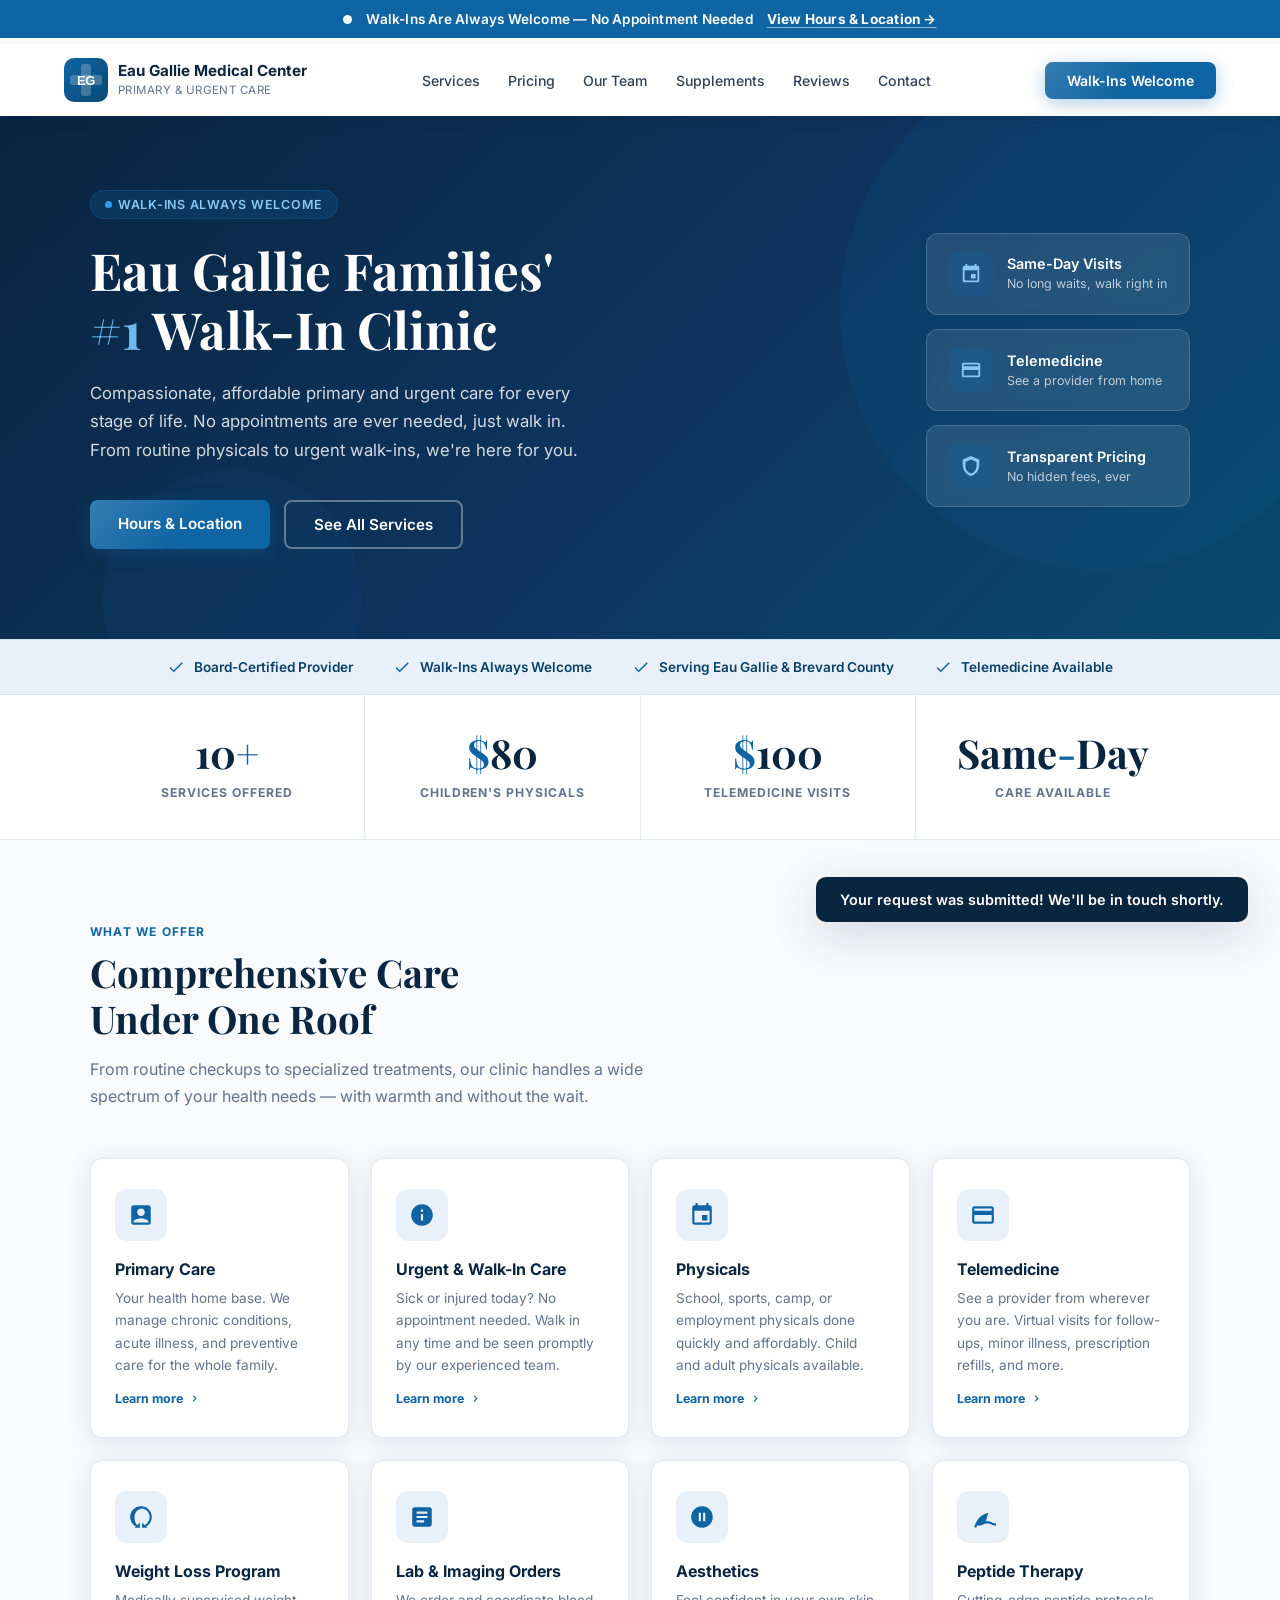
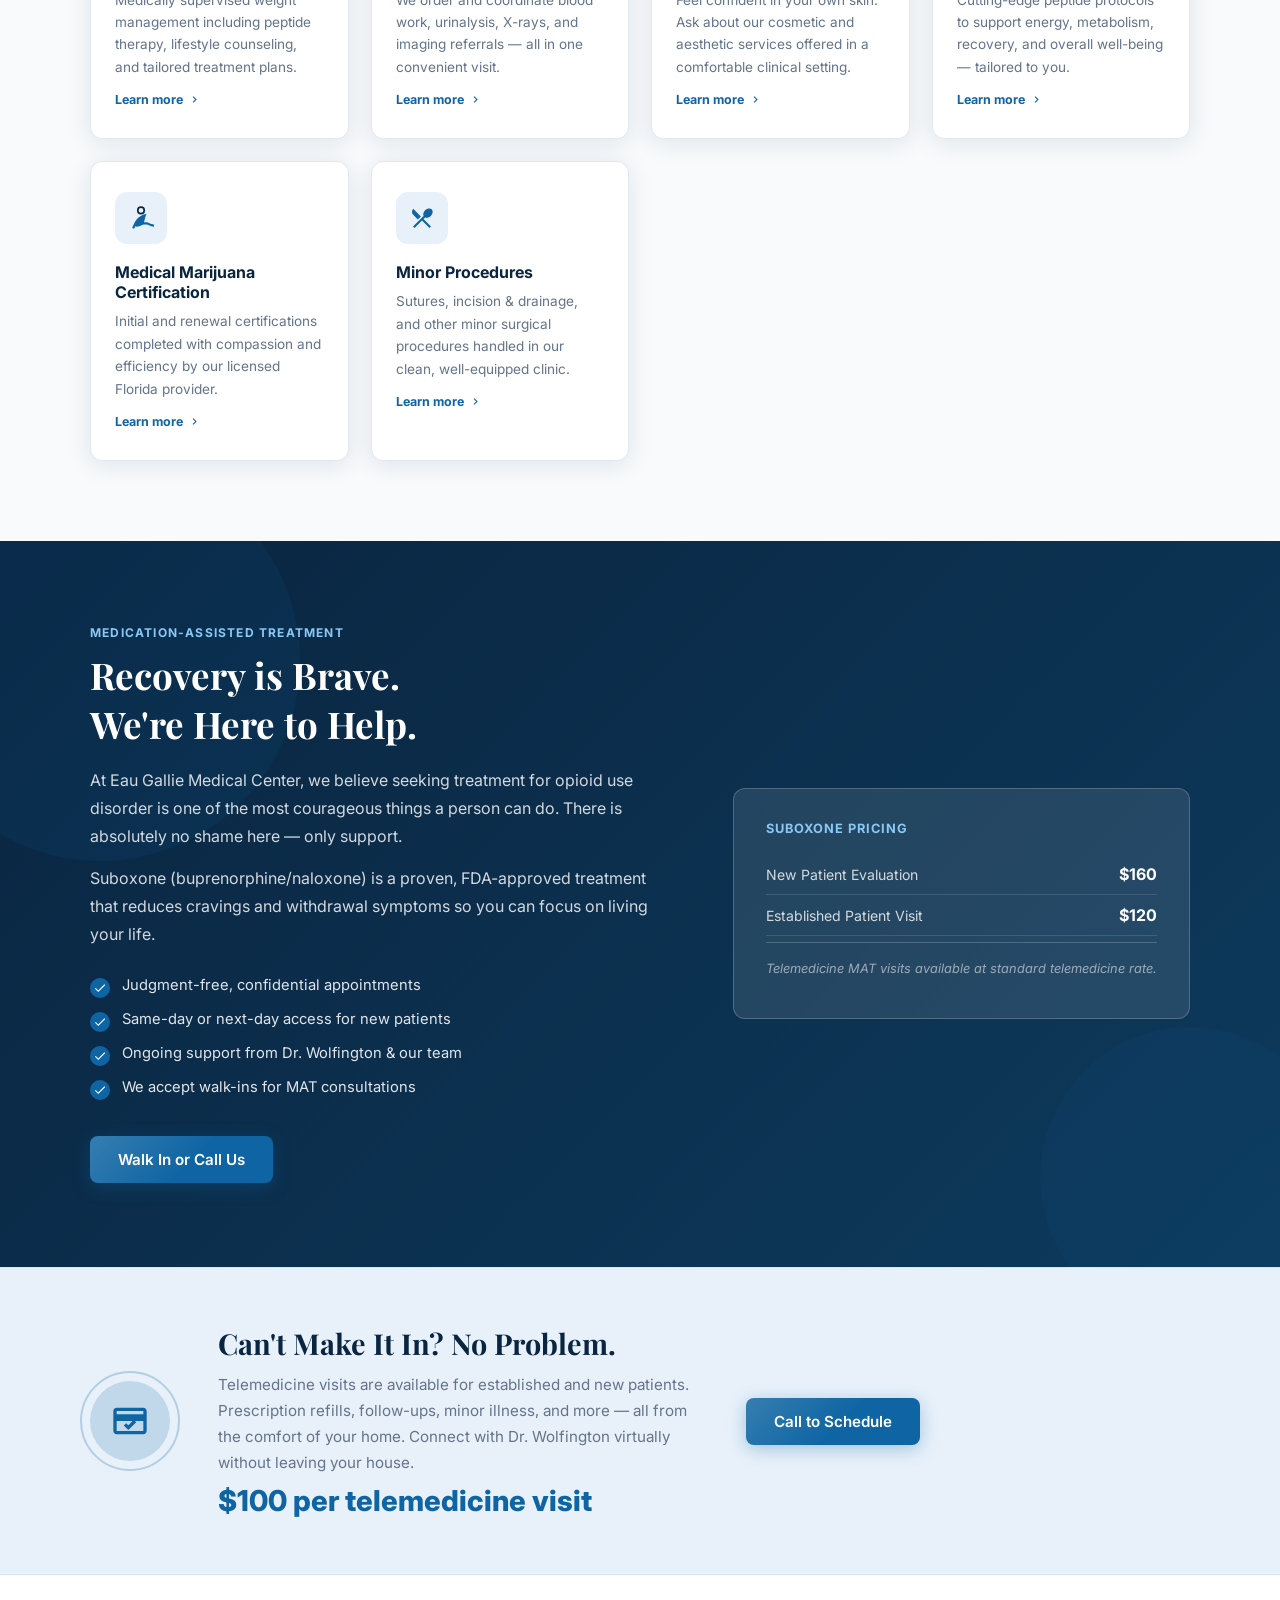
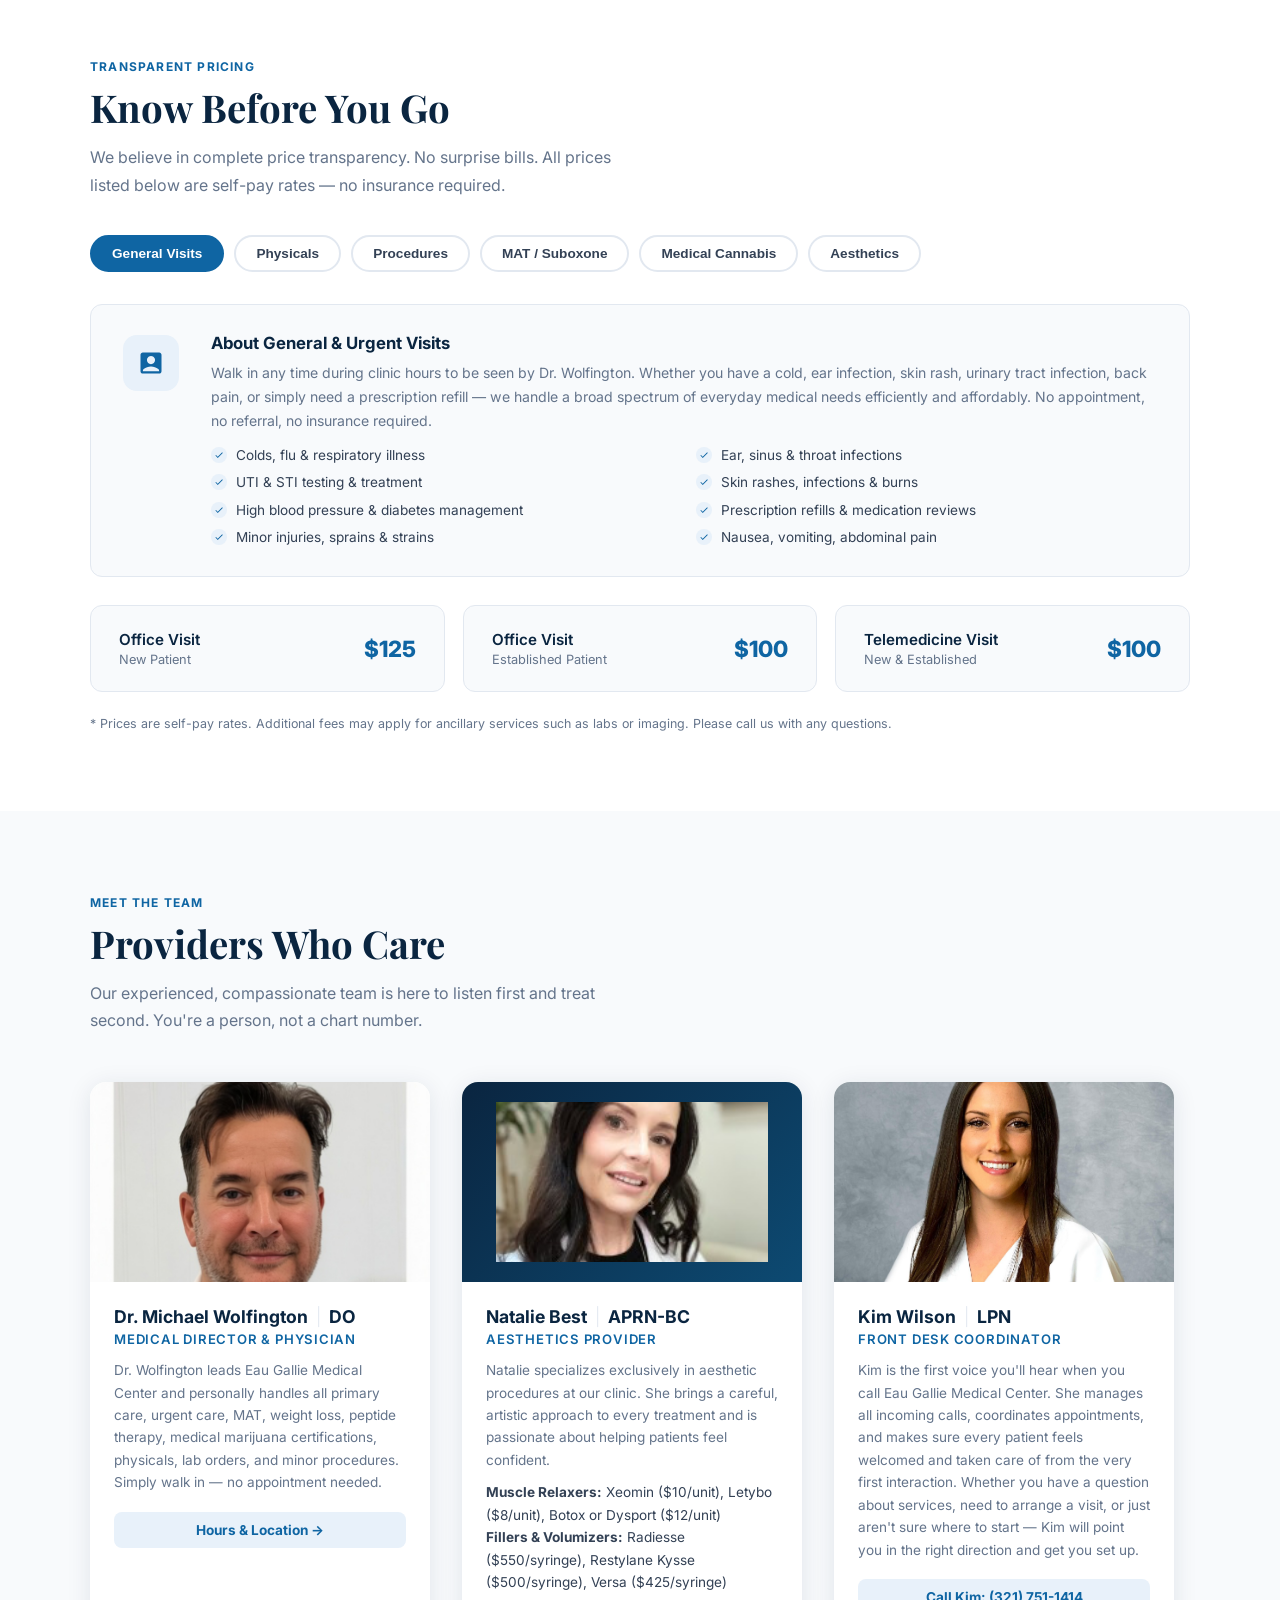
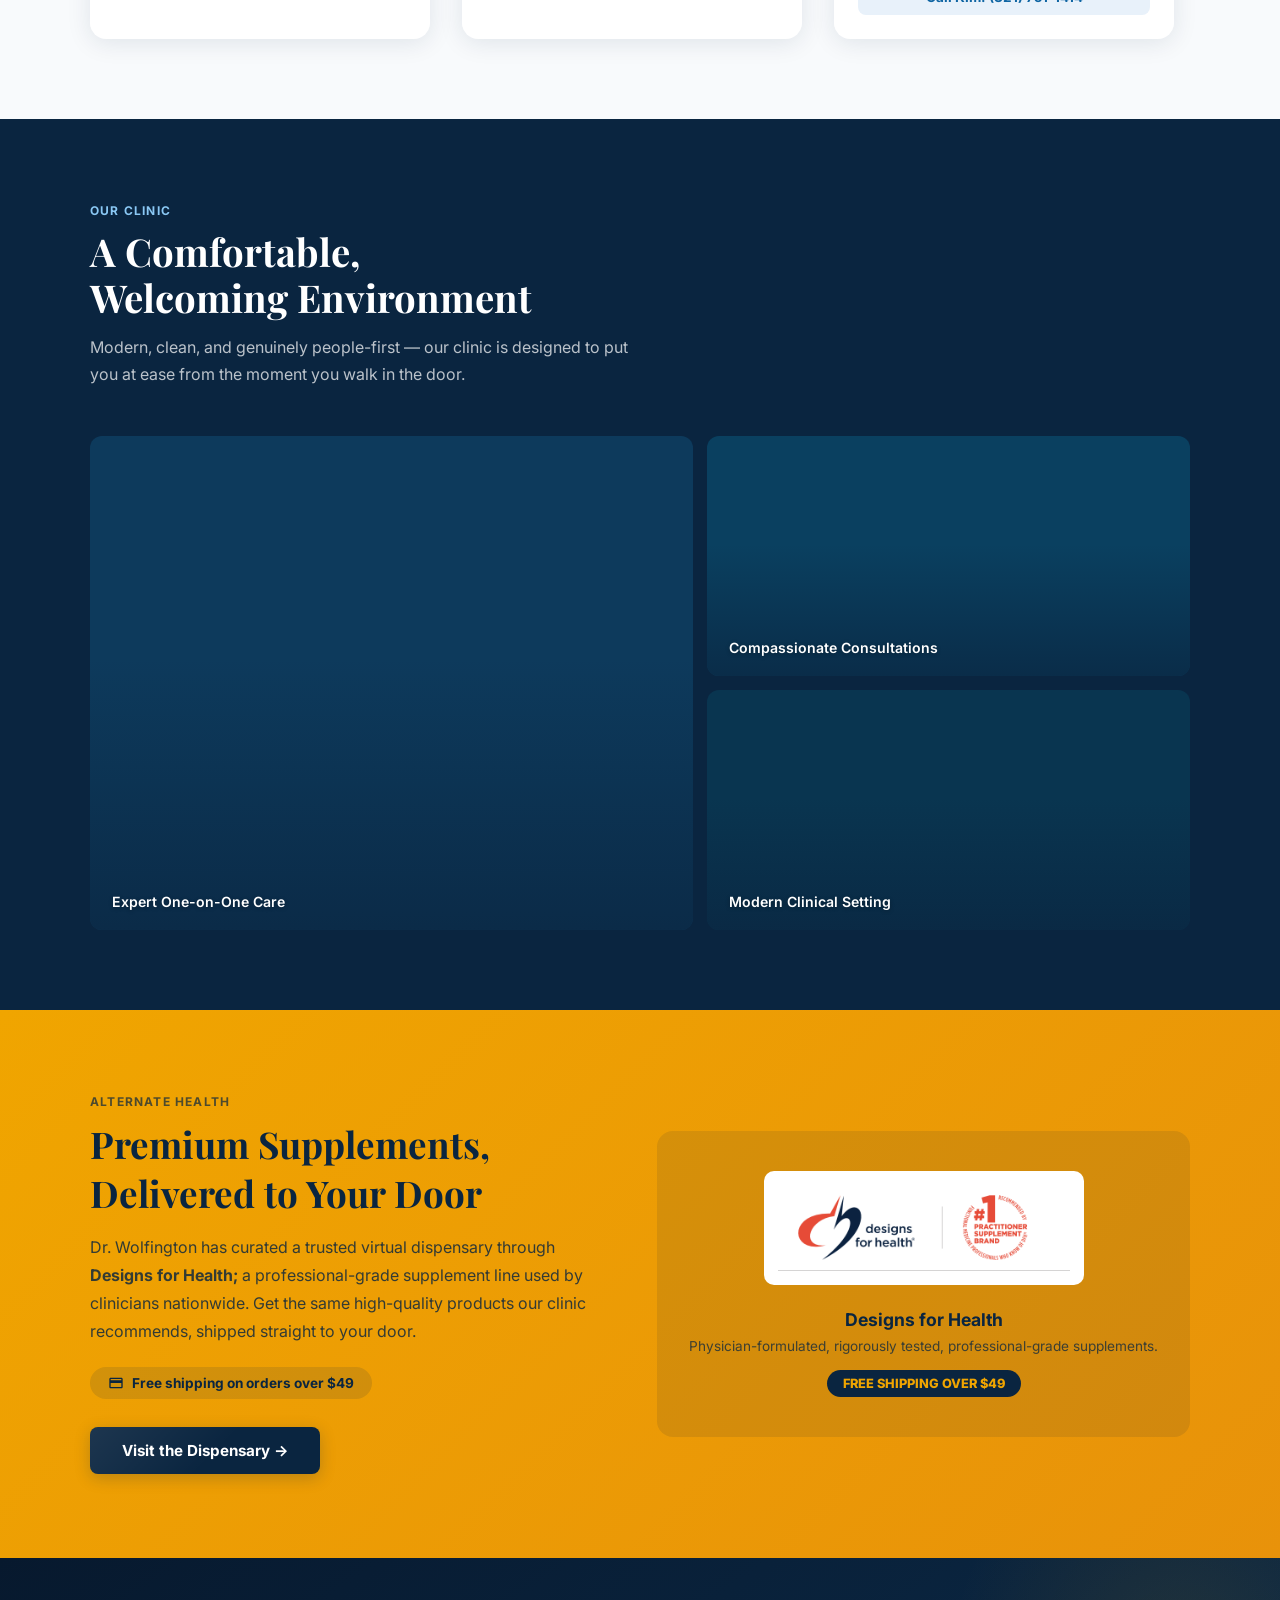
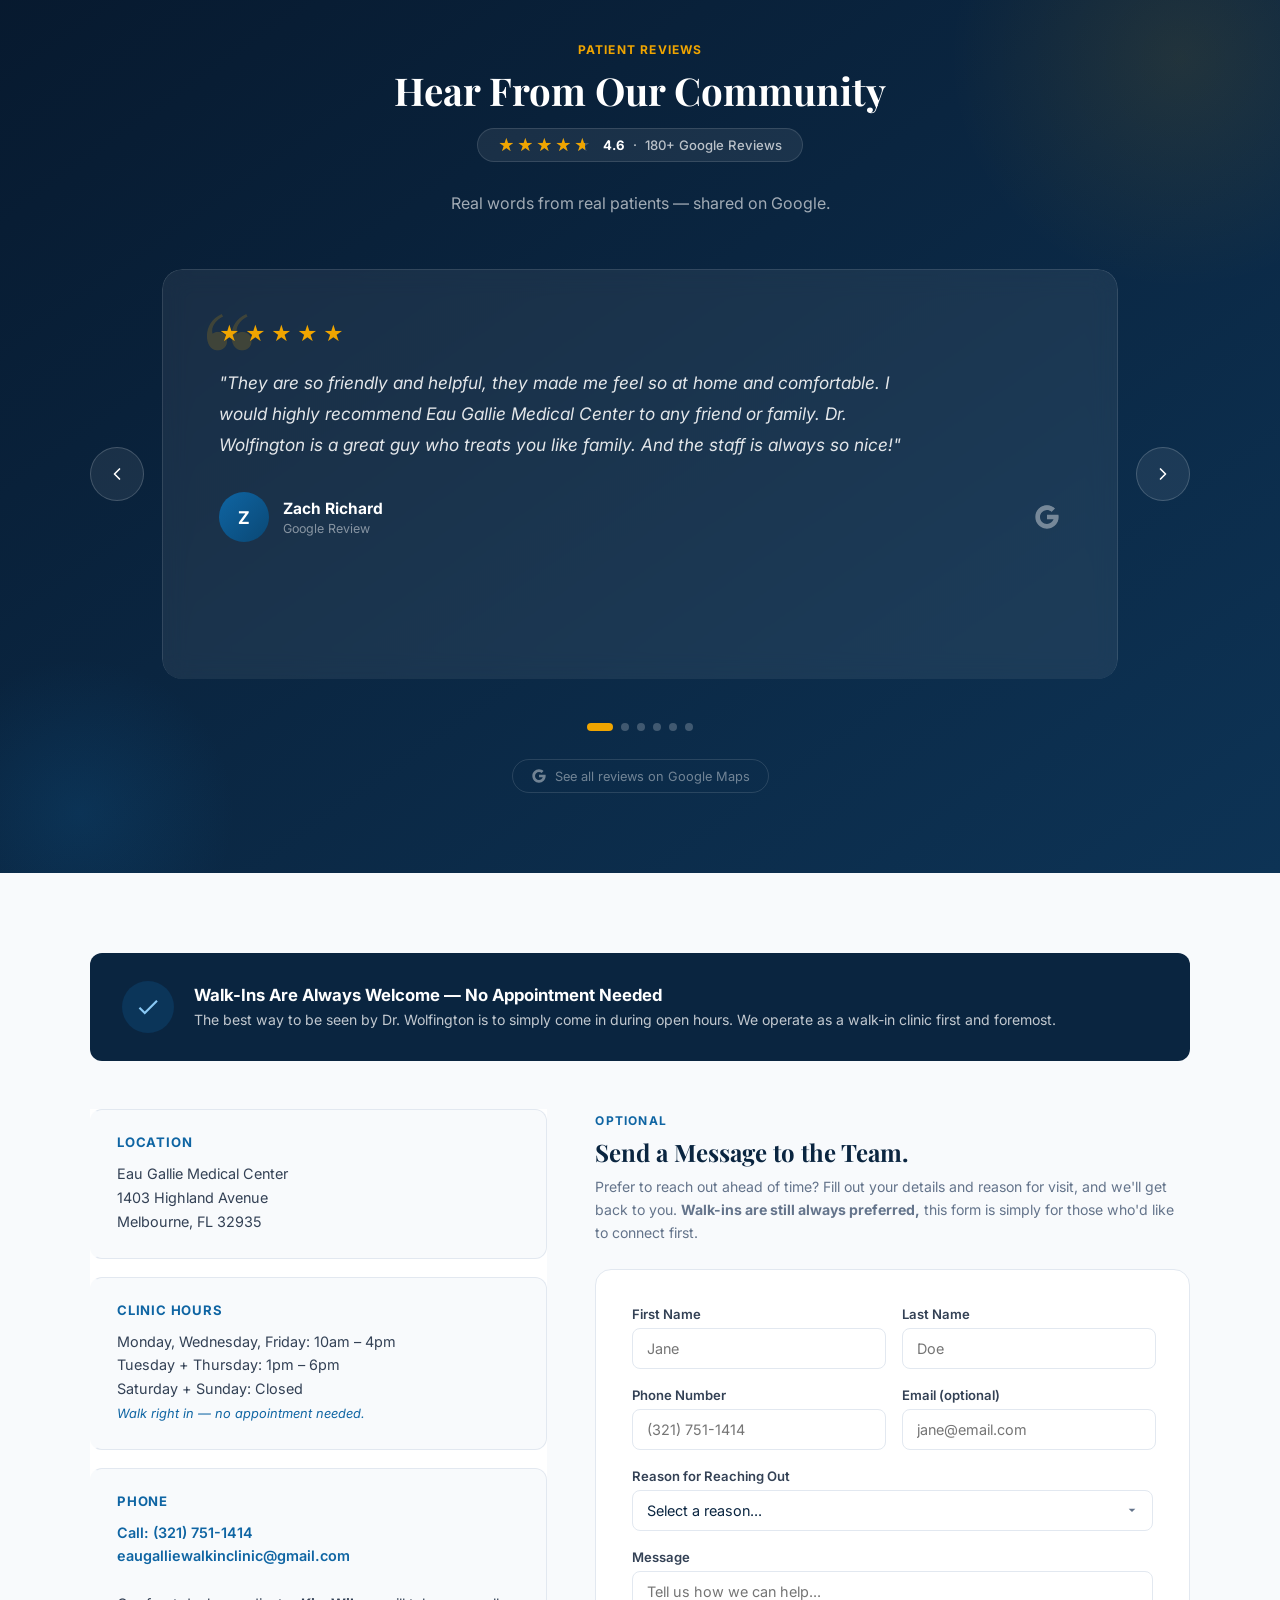
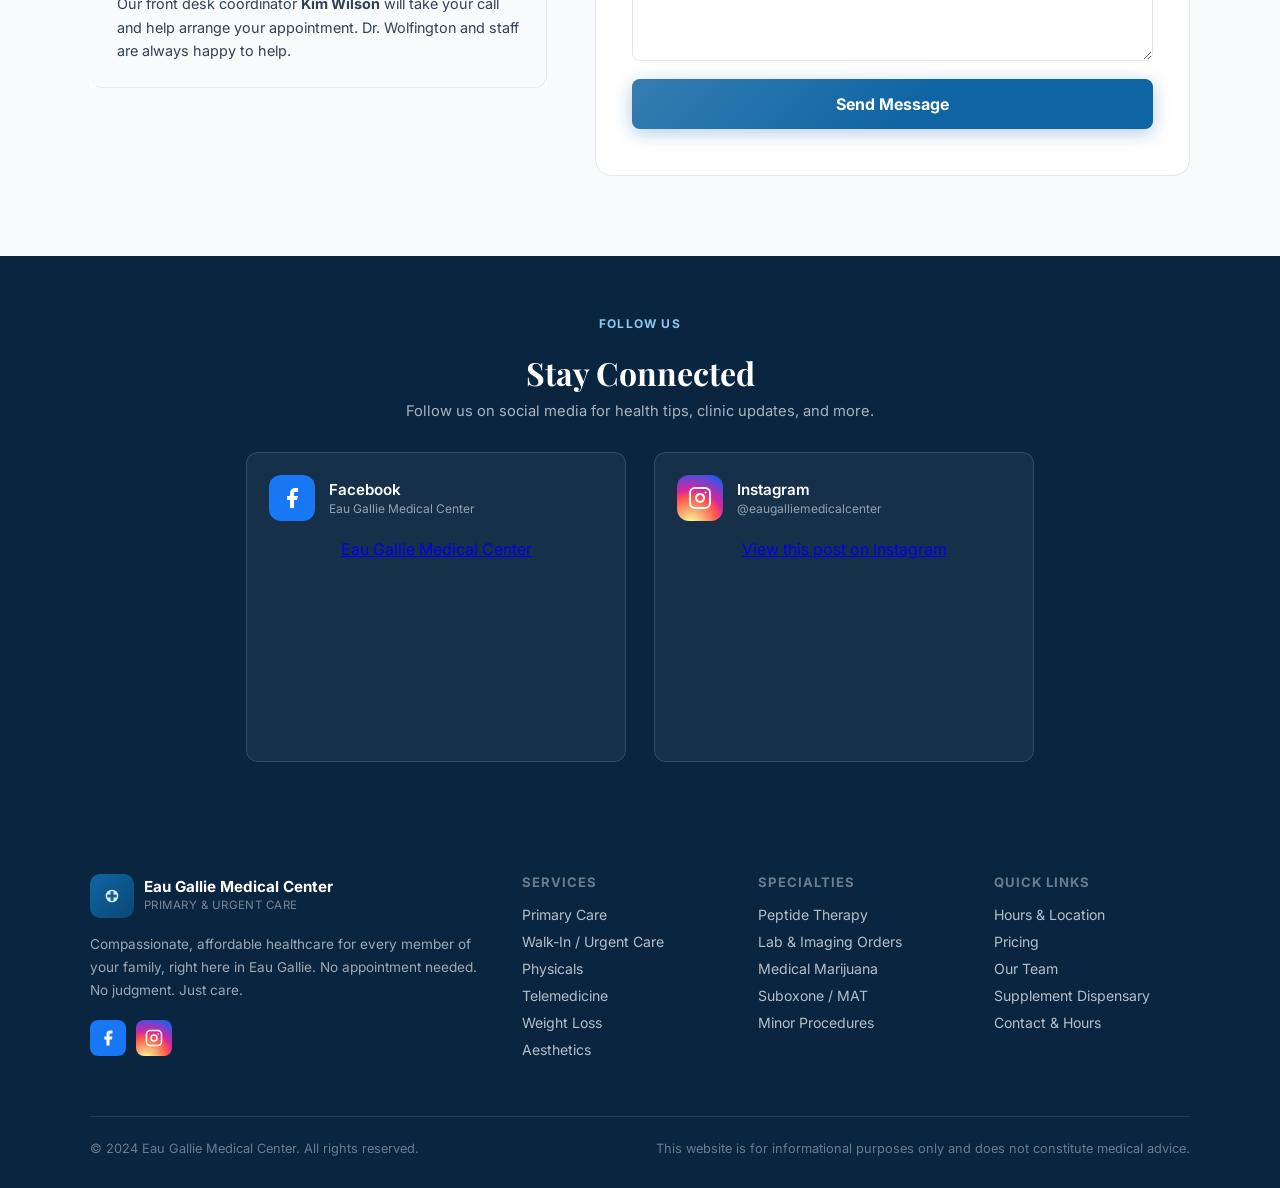
==== commit 36eeac82: "Update Instagram post link and add Tidio script" ====
--- a/index.html
+++ b/index.html
@@ -1954,8 +1954,8 @@
       </a>
       <div class="social-feed-embed">
         <!-- To feature another post, copy this blockquote and swap the data-instgrm-permalink URL -->
-        <blockquote class="instagram-media" data-instgrm-permalink="https://www.instagram.com/p/ClEg_eGJcE1/" data-instgrm-version="14" style="width:100%;max-width:336px;margin:0;">
-          <a href="https://www.instagram.com/p/ClEg_eGJcE1/" target="_blank" rel="noopener">View this post on Instagram</a>
+        <blockquote class="instagram-media" data-instgrm-captioned data-instgrm-permalink="https://www.instagram.com/p/DaizsjTD-mF/?utm_source=ig_embed&amp;utm_campaign=loading" data-instgrm-version="14" style="width:100%;max-width:336px;margin:0;">
+          <a href="https://www.instagram.com/p/DaizsjTD-mF/?utm_source=ig_embed&amp;utm_campaign=loading" target="_blank" rel="noopener">View this post on Instagram</a>
         </blockquote>
       </div>
     </div>
@@ -2470,5 +2470,7 @@
     }
   }, 3000);
 </script>
+
+<script src="//code.tidio.co/8hmd91y1vrot59mk8pujvg65piwvej1u.js" async></script>
 </body>
 </html>
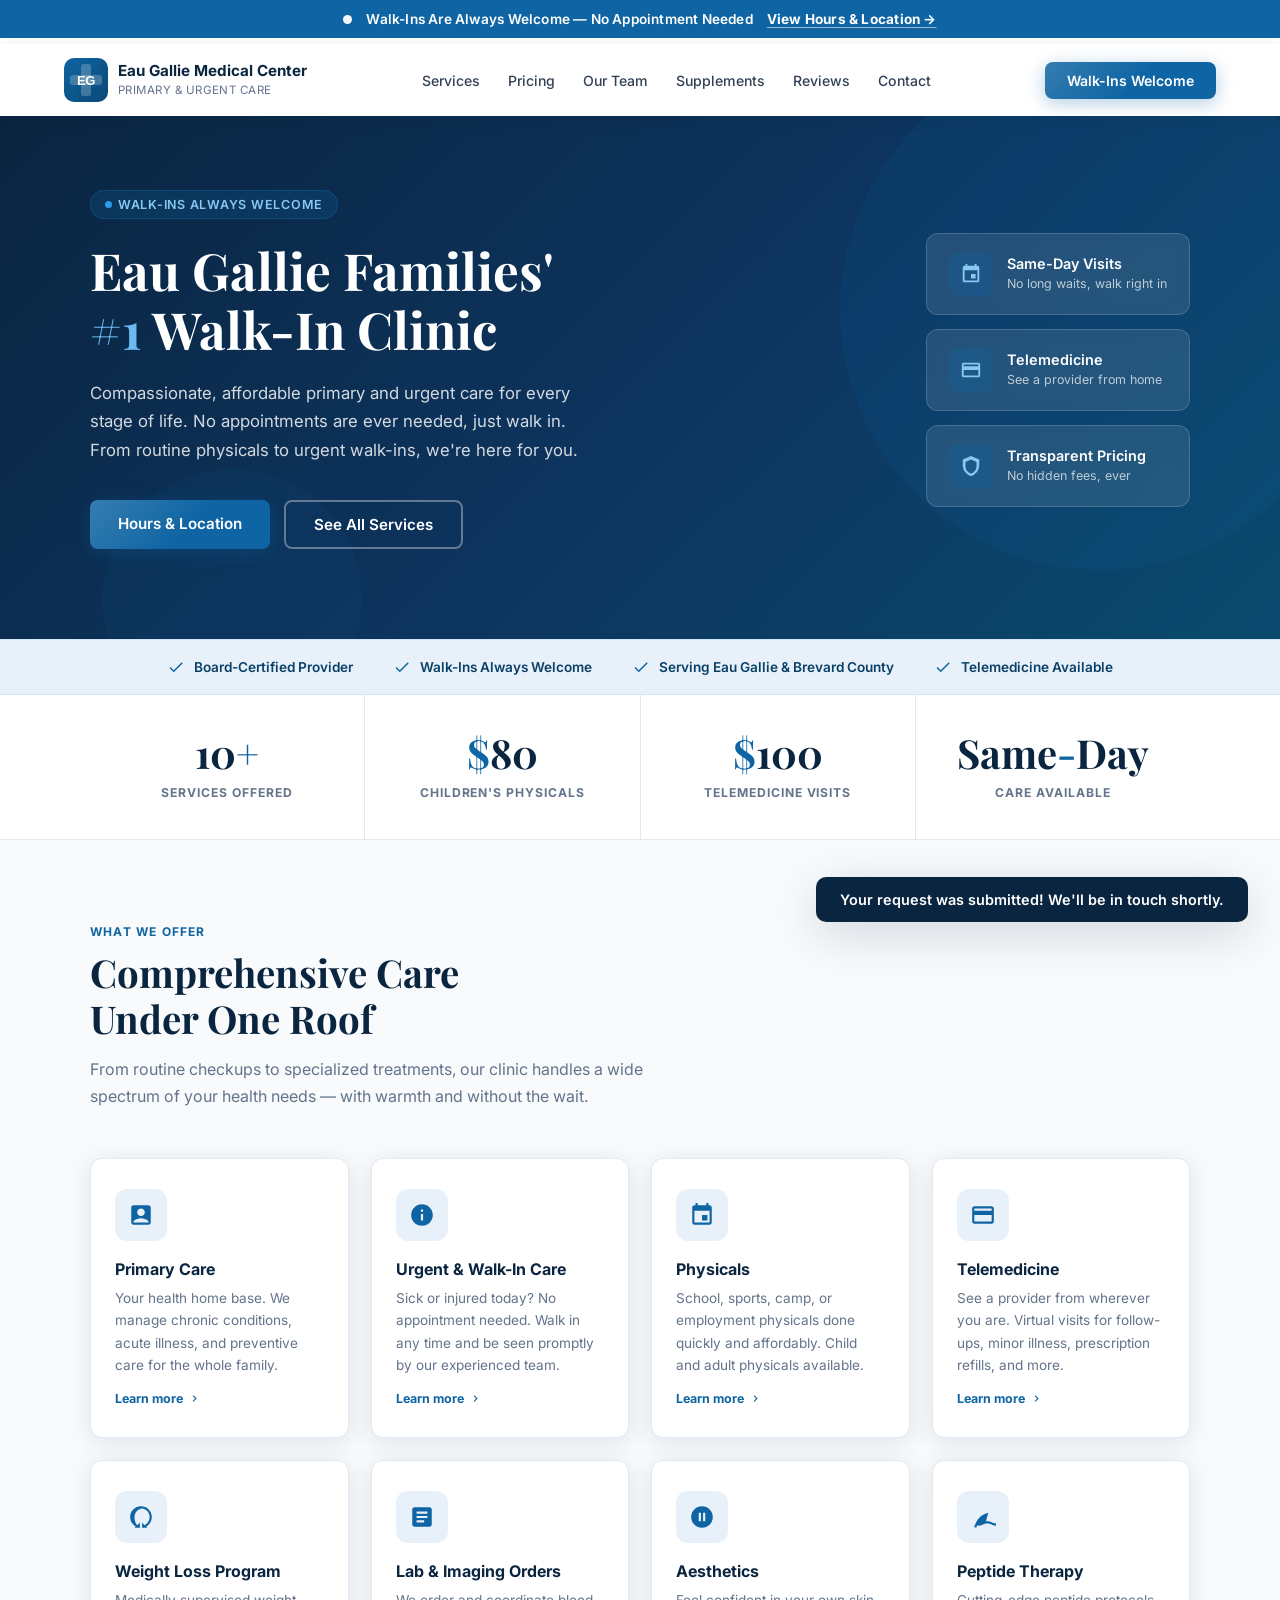
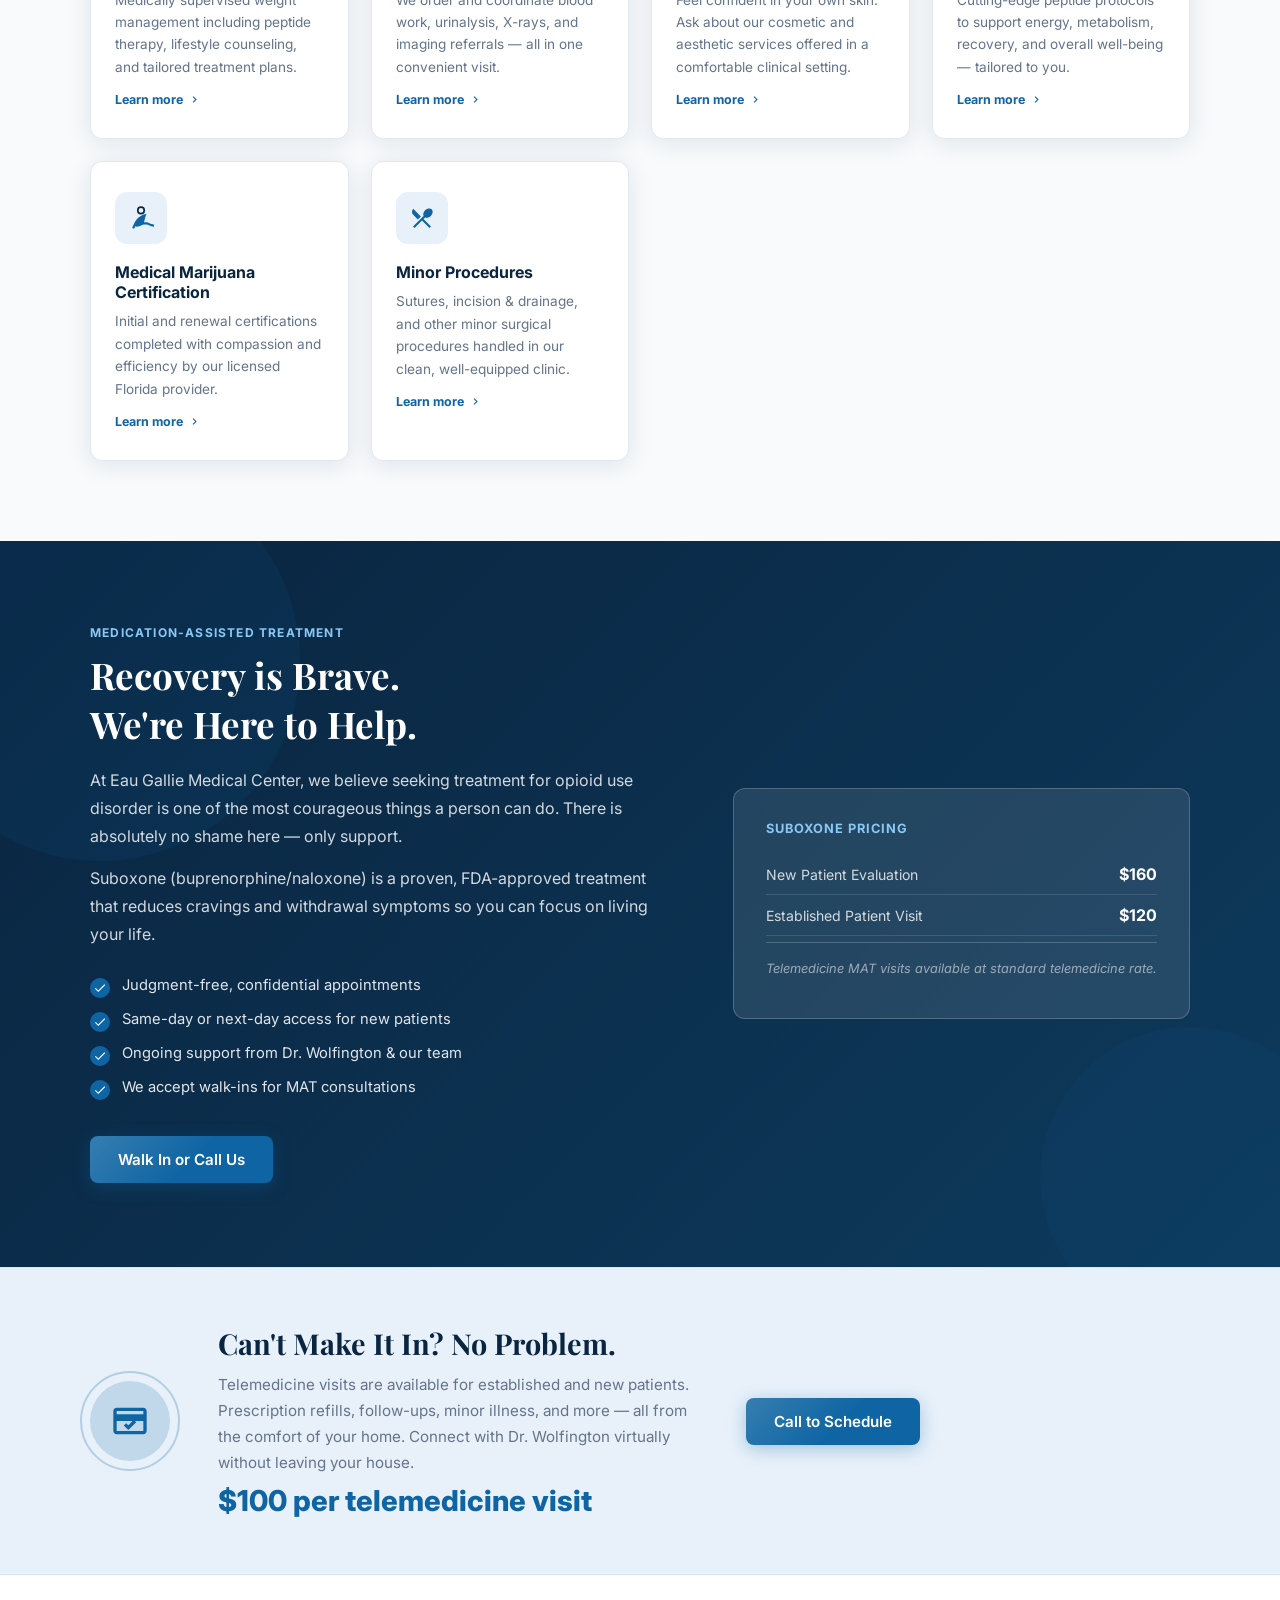
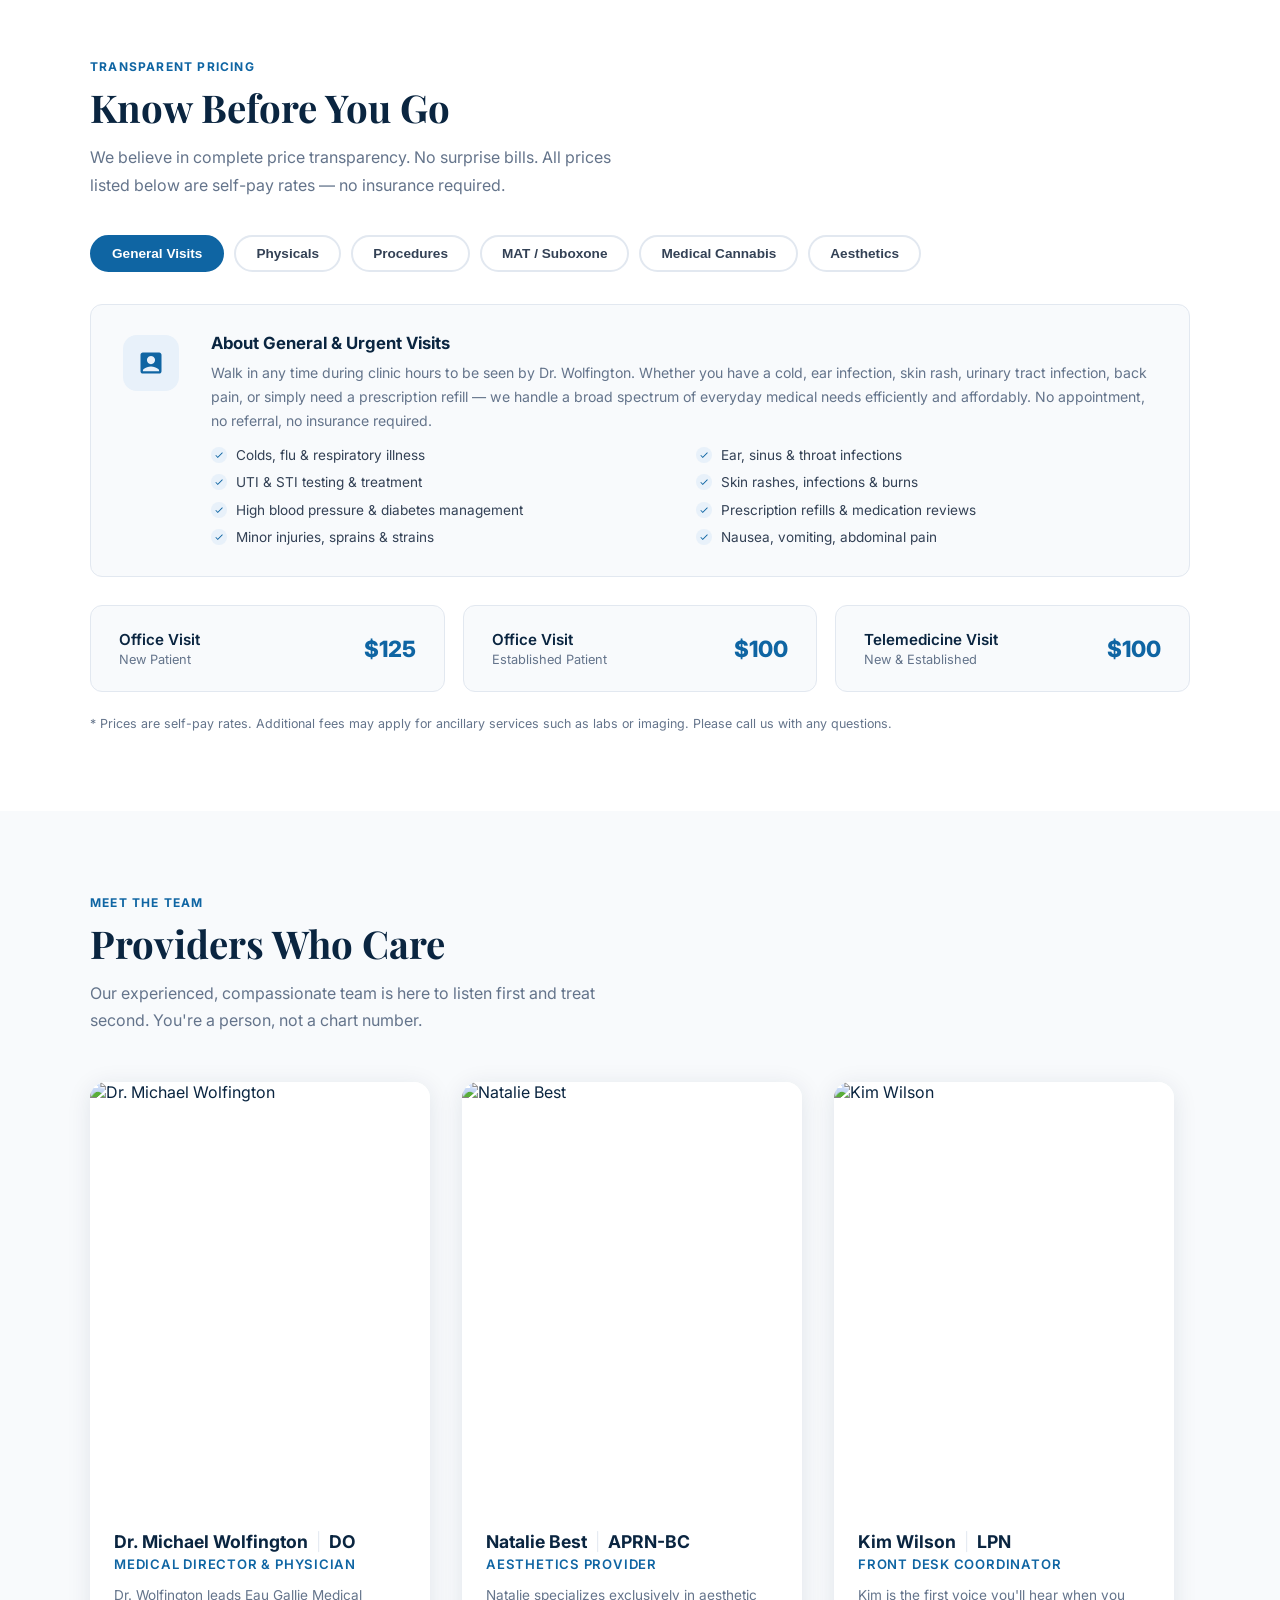
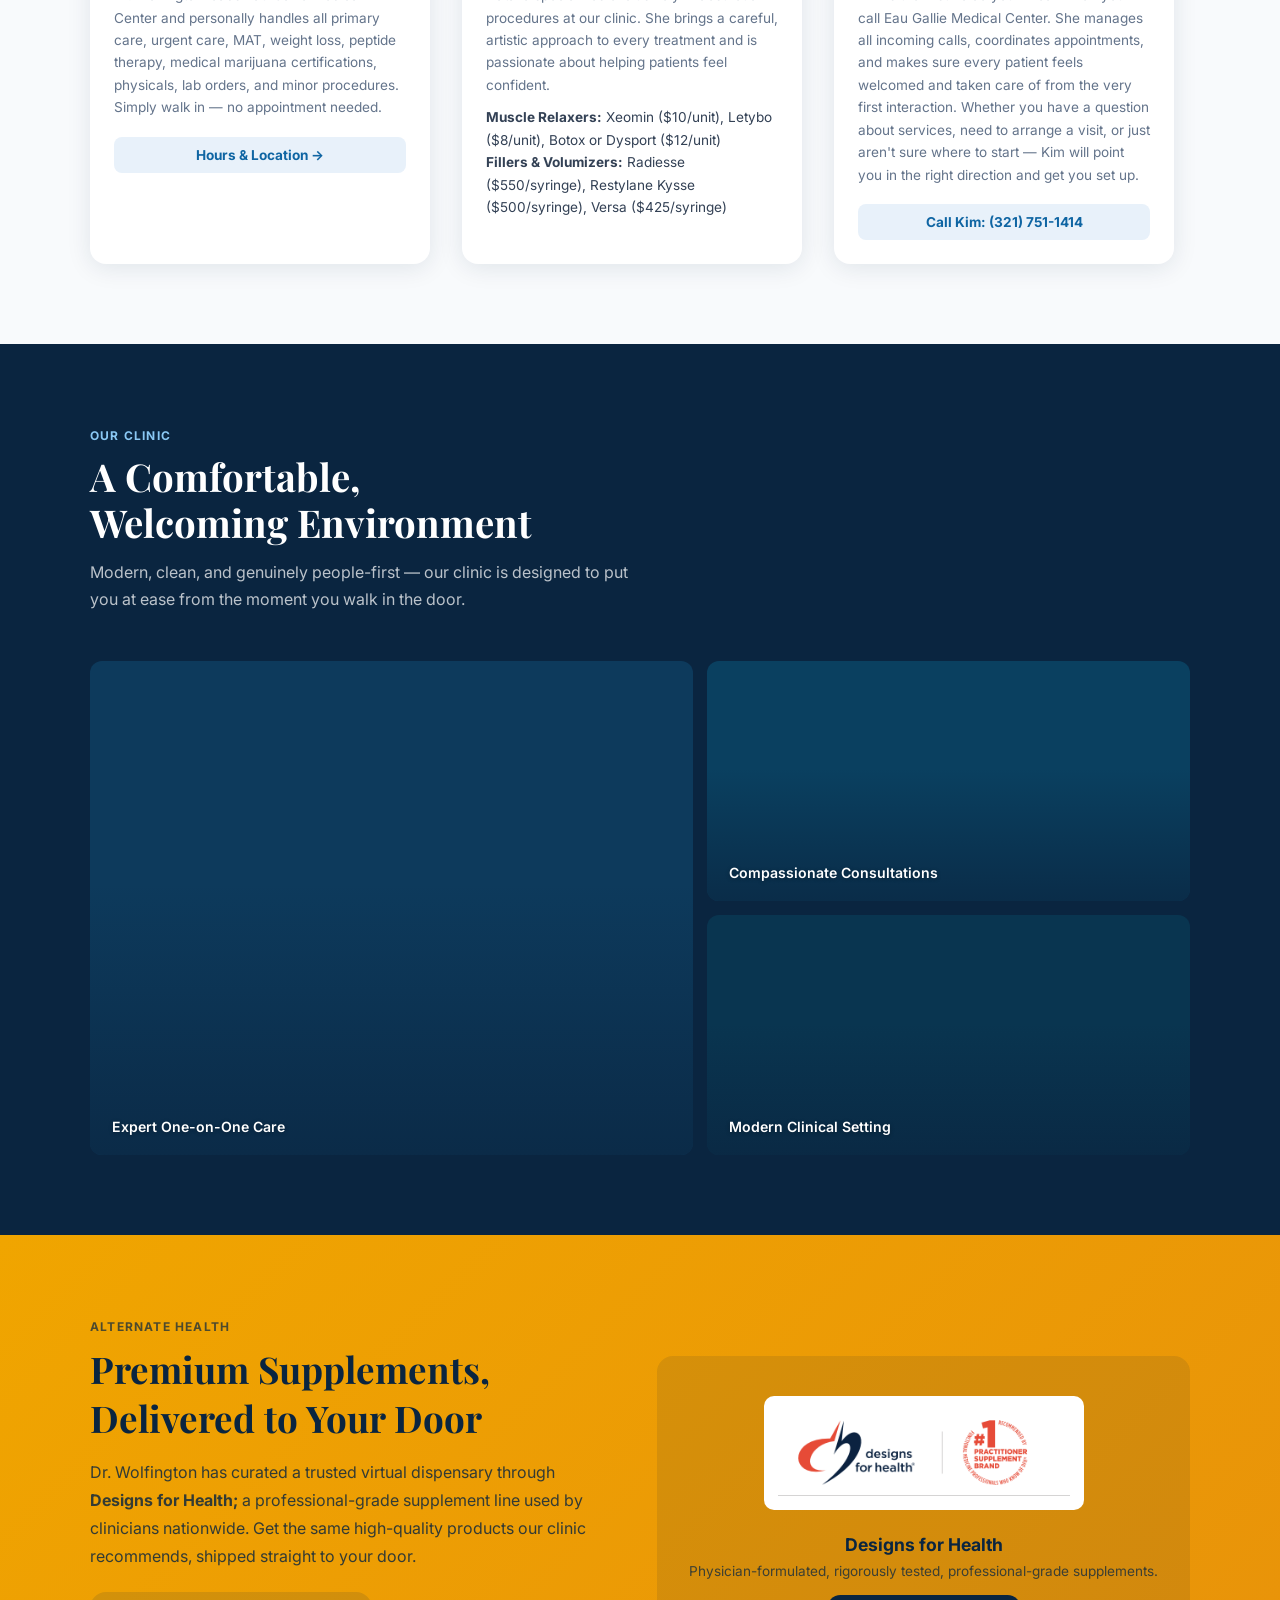
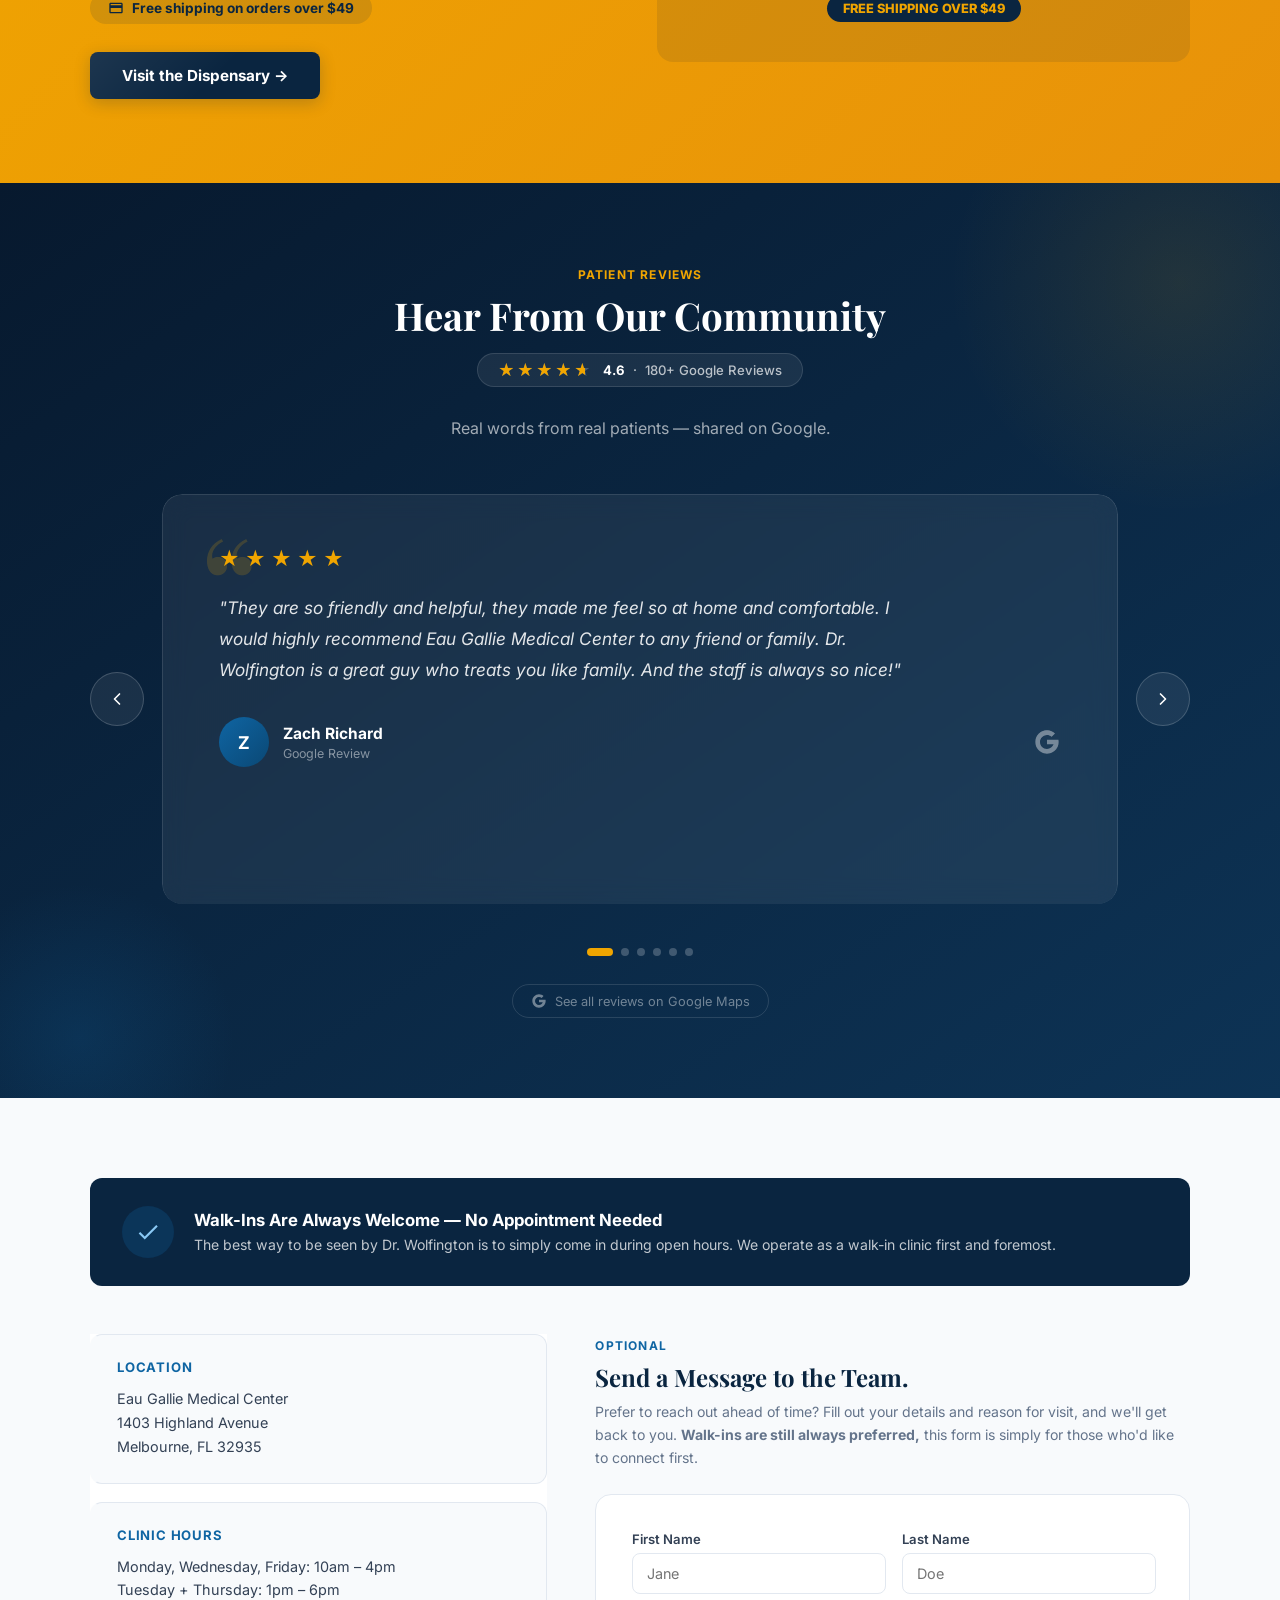
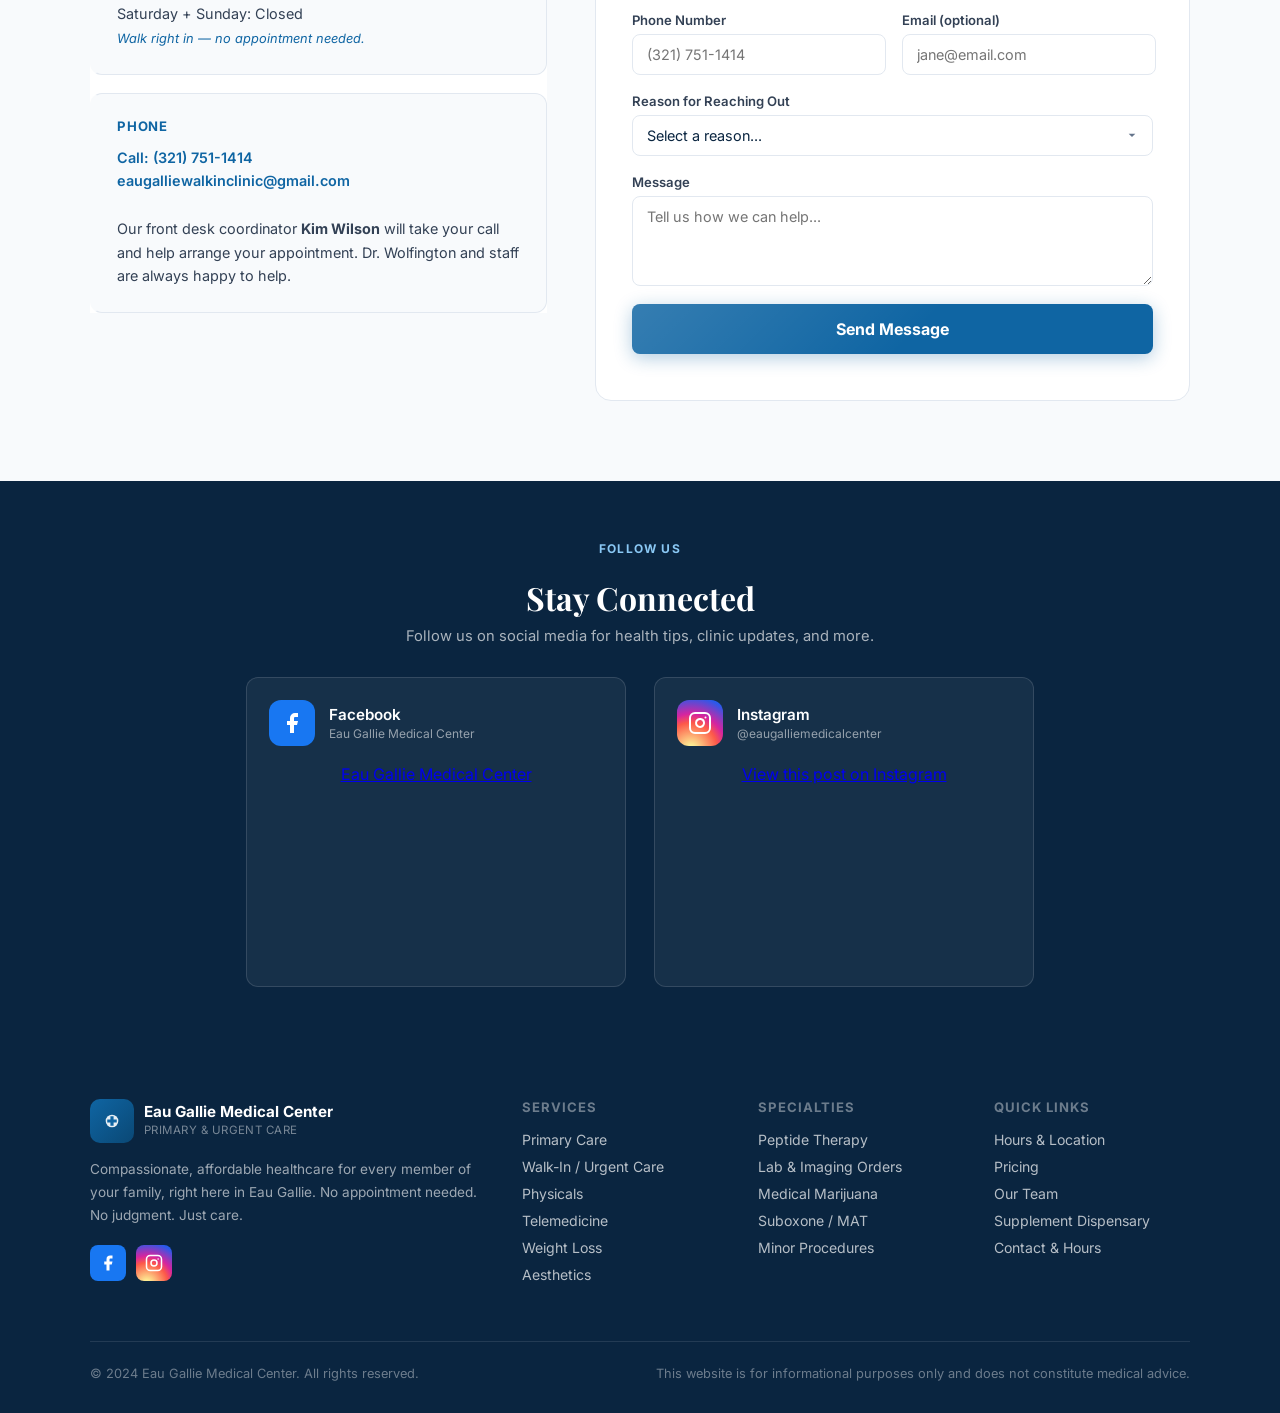
==== commit cd5a2200: "Update team avatars and styles in index.html" ====
--- a/index.html
+++ b/index.html
@@ -262,8 +262,8 @@
       box-shadow: var(--shadow); flex: 1; min-width: 260px; max-width: 340px;
     }
     .team-avatar {
-      height: 200px; background: linear-gradient(135deg, #0a2540, #0d4a72);
-      display: flex; align-items: center; justify-content: center;
+      aspect-ratio: 4 / 5; background: var(--white);
+      display: flex; align-items: center; justify-content: center; overflow: hidden;
     }
     .team-avatar svg { width: 80px; height: 80px; fill: rgba(255,255,255,.35); }
     .team-info { padding: 24px; }
@@ -1573,7 +1573,7 @@
 
       <div class="team-card">
         <div class="team-avatar">
-          <img src="Grok Image 2026-07-05 at 17.12.18.png" alt="Dr. Michael Wolfington" style="width:100%;height:100%;object-fit:cover;">
+          <img src="photo3.png" alt="Dr. Michael Wolfington" style="width:100%;height:100%;object-fit:cover;object-position:center top;">
         </div>
         <div class="team-info">
           <h3>Dr. Michael Wolfington <span class="cred-sep">|</span> DO</h3>
@@ -1585,7 +1585,7 @@
 
       <div class="team-card">
         <div class="team-avatar">
-          <img src="IMG_0457.png" alt="Natalie Best" style="width:100%;height:100%;object-fit:cover;transform:scale(0.8);">
+          <img src="photo2-2.png" alt="Natalie Best" style="width:100%;height:100%;object-fit:cover;object-position:center top;">
         </div>
         <div class="team-info">
           <h3>Natalie Best <span class="cred-sep">|</span> APRN-BC</h3>
@@ -1598,7 +1598,7 @@
 
       <div class="team-card">
         <div class="team-avatar">
-          <img src="PHOTO-2026-06-16-17-20-48.JPG" alt="Kim Wilson" style="width:100%;height:100%;object-fit:cover;">
+          <img src="photo1.png" alt="Kim Wilson" style="width:100%;height:100%;object-fit:cover;object-position:center top;">
         </div>
         <div class="team-info">
           <h3>Kim Wilson <span class="cred-sep">|</span> LPN</h3>
@@ -2472,5 +2472,3 @@
 </script>
 
 <script src="//code.tidio.co/8hmd91y1vrot59mk8pujvg65piwvej1u.js" async></script>
-</body>
-</html>
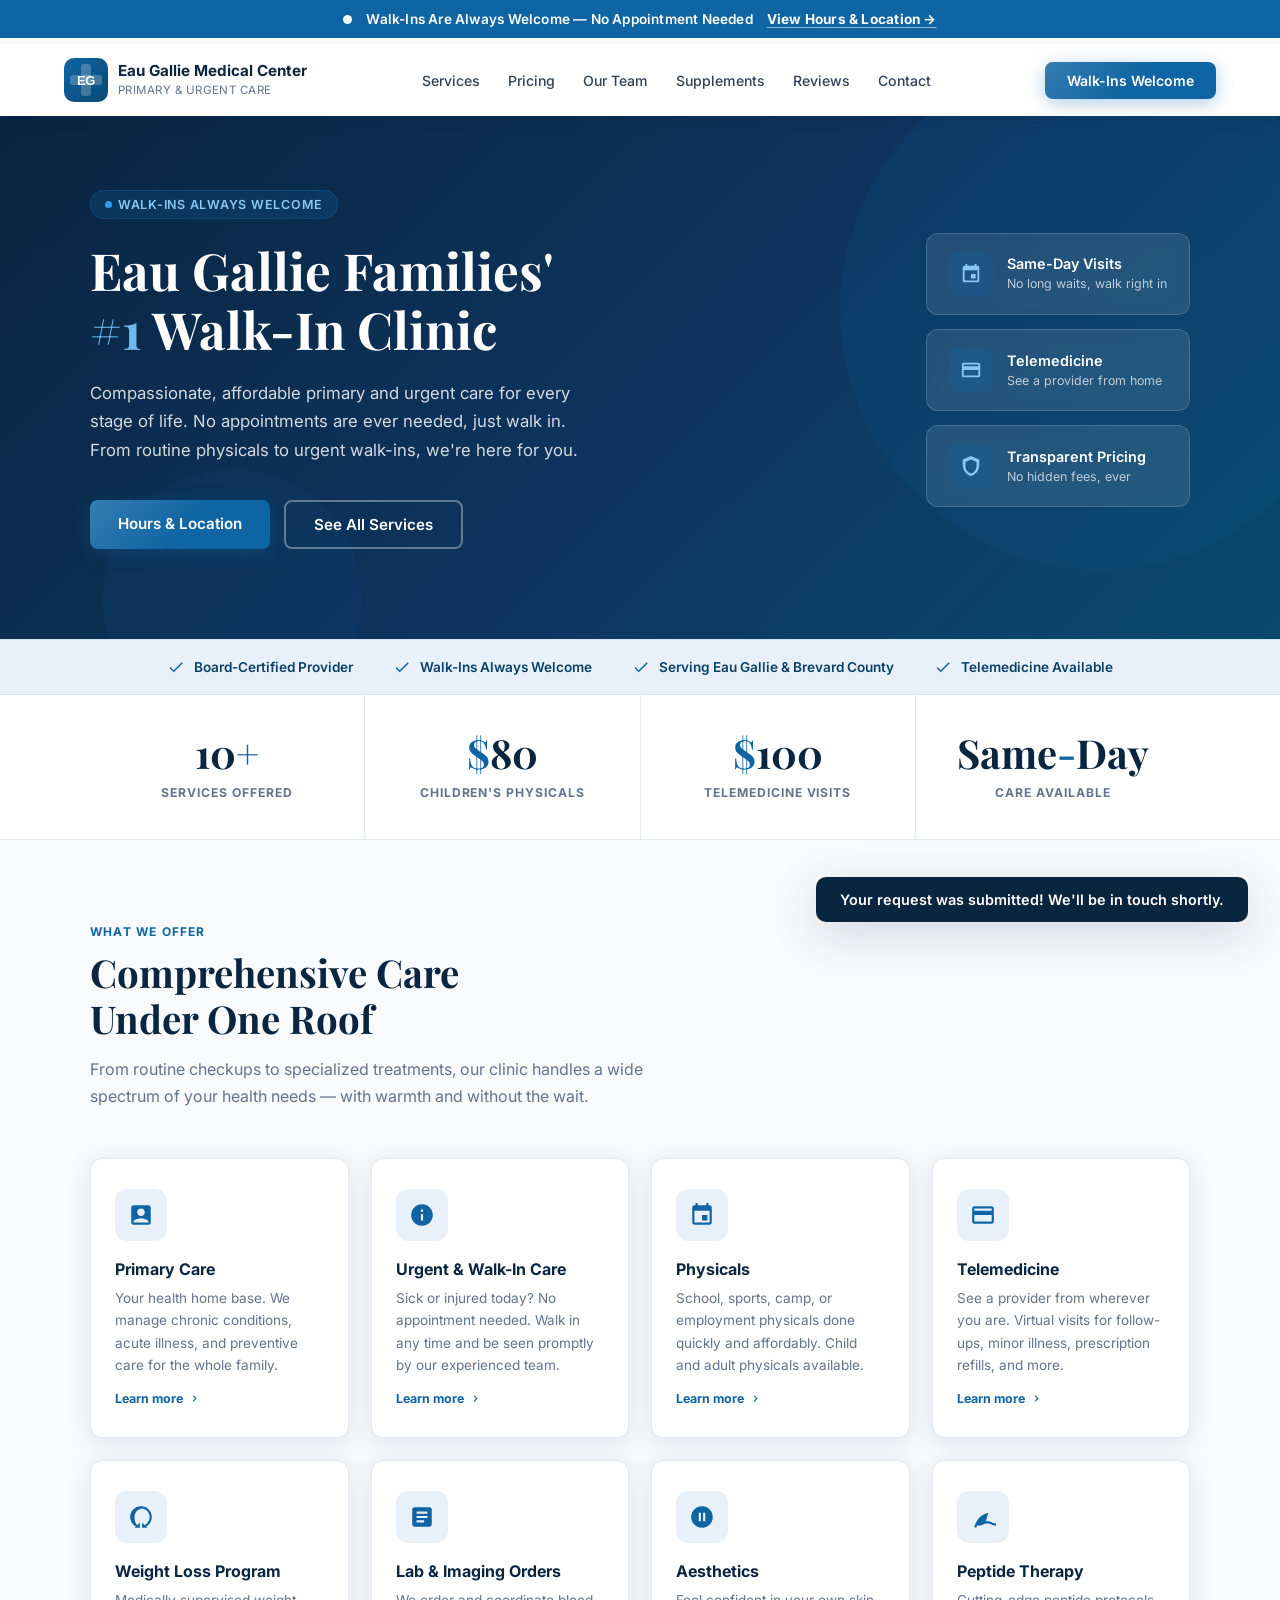
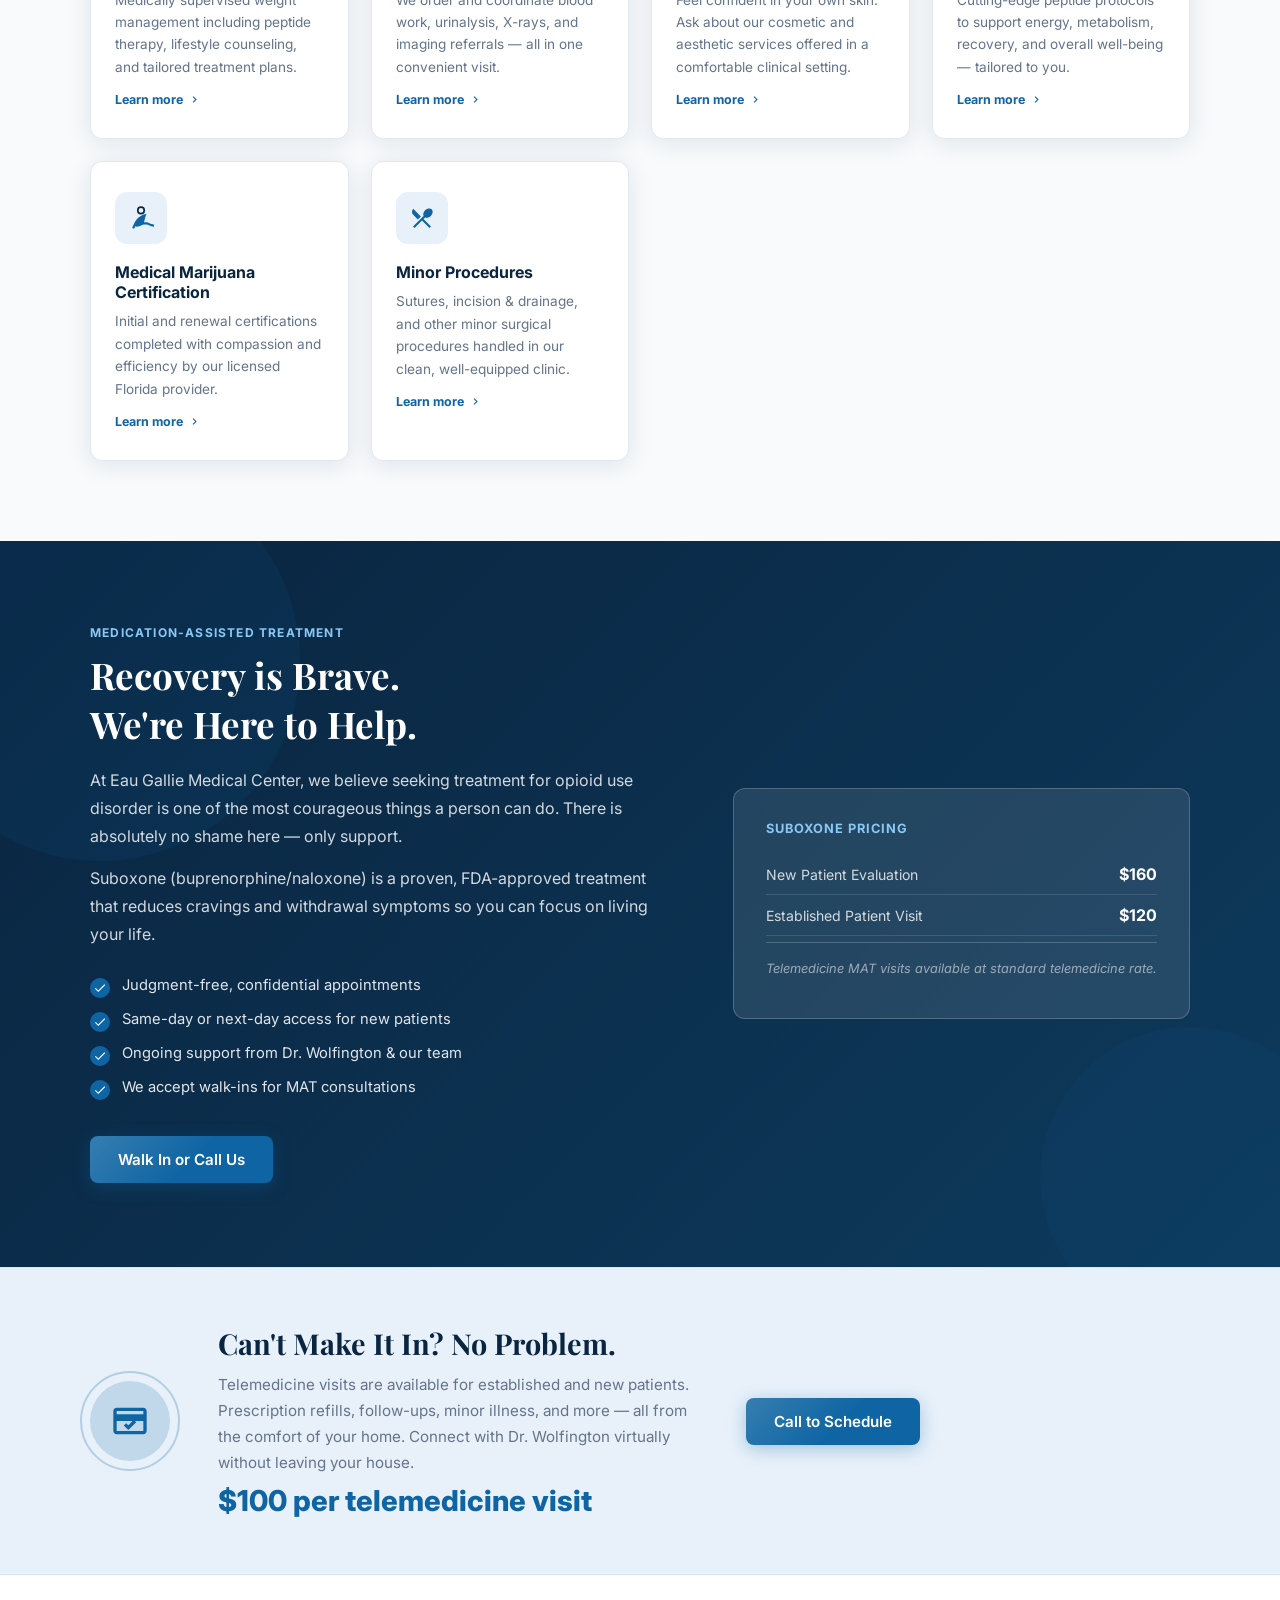
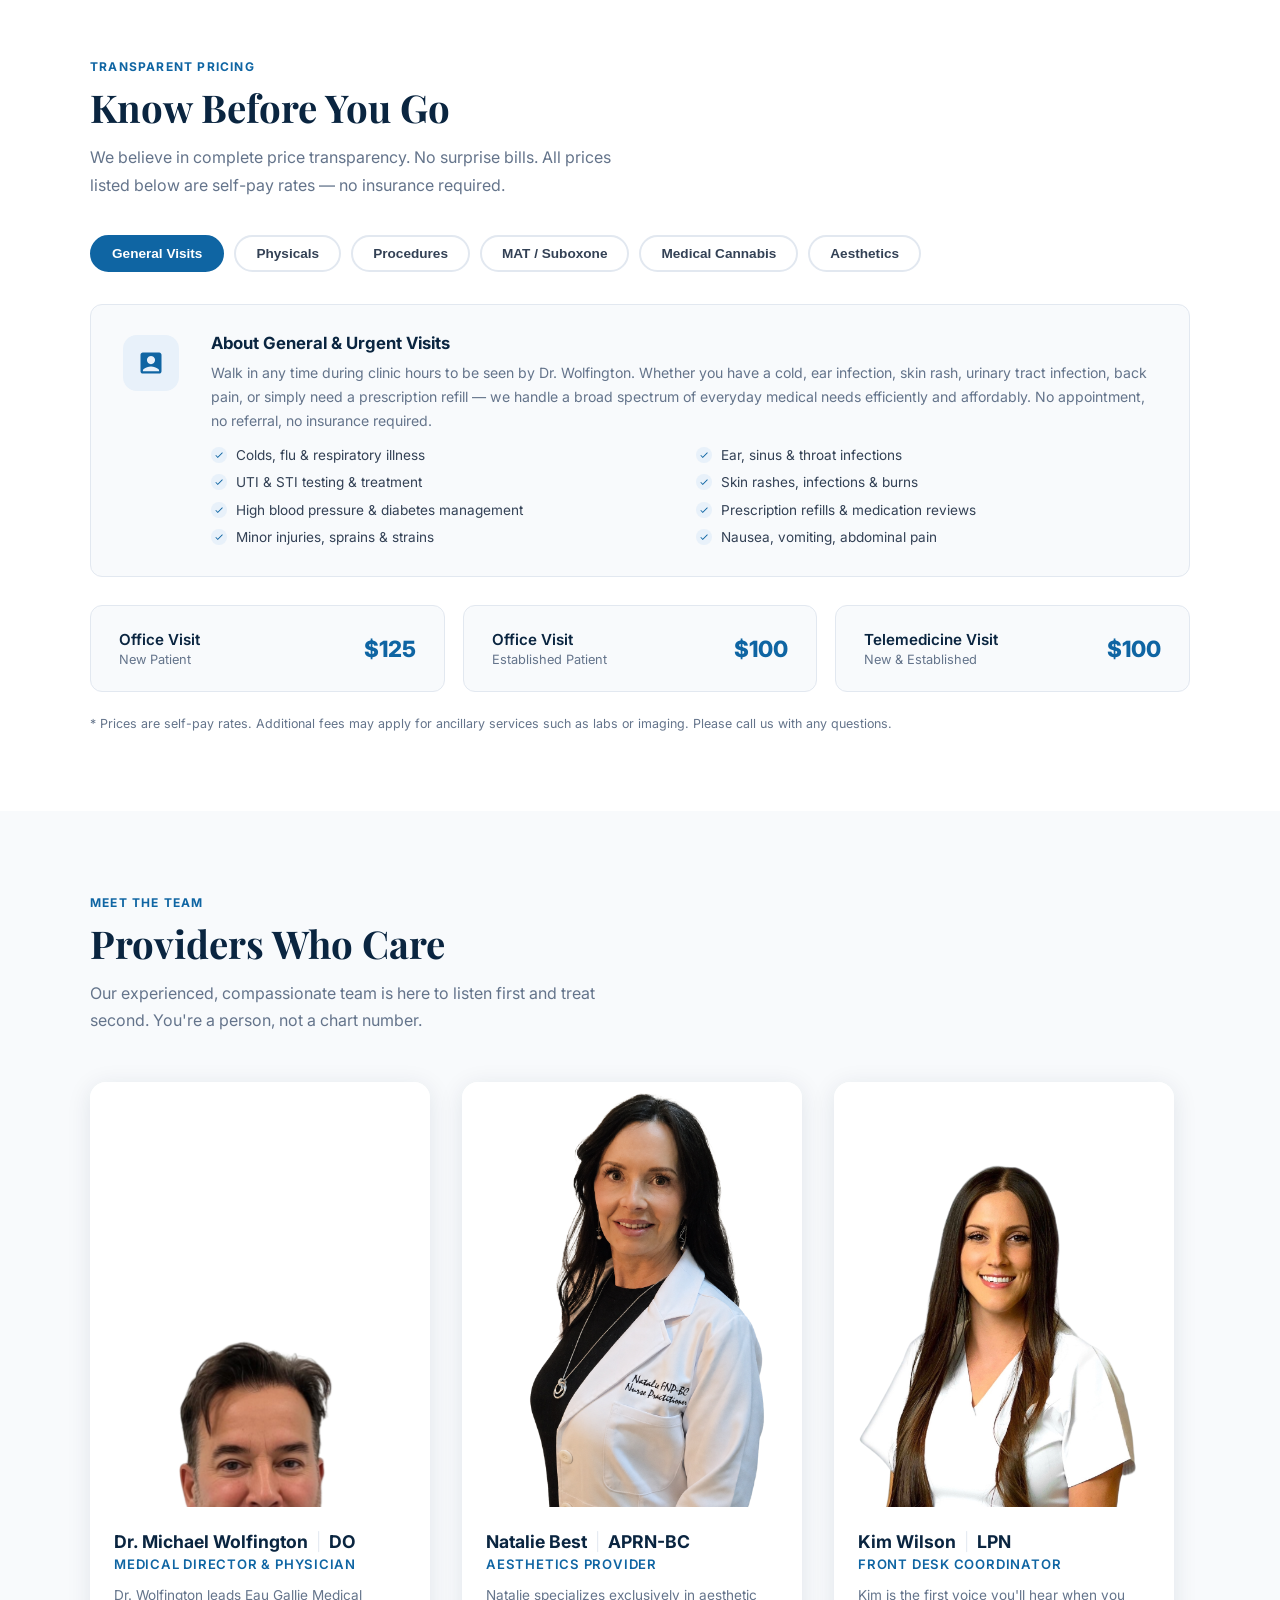
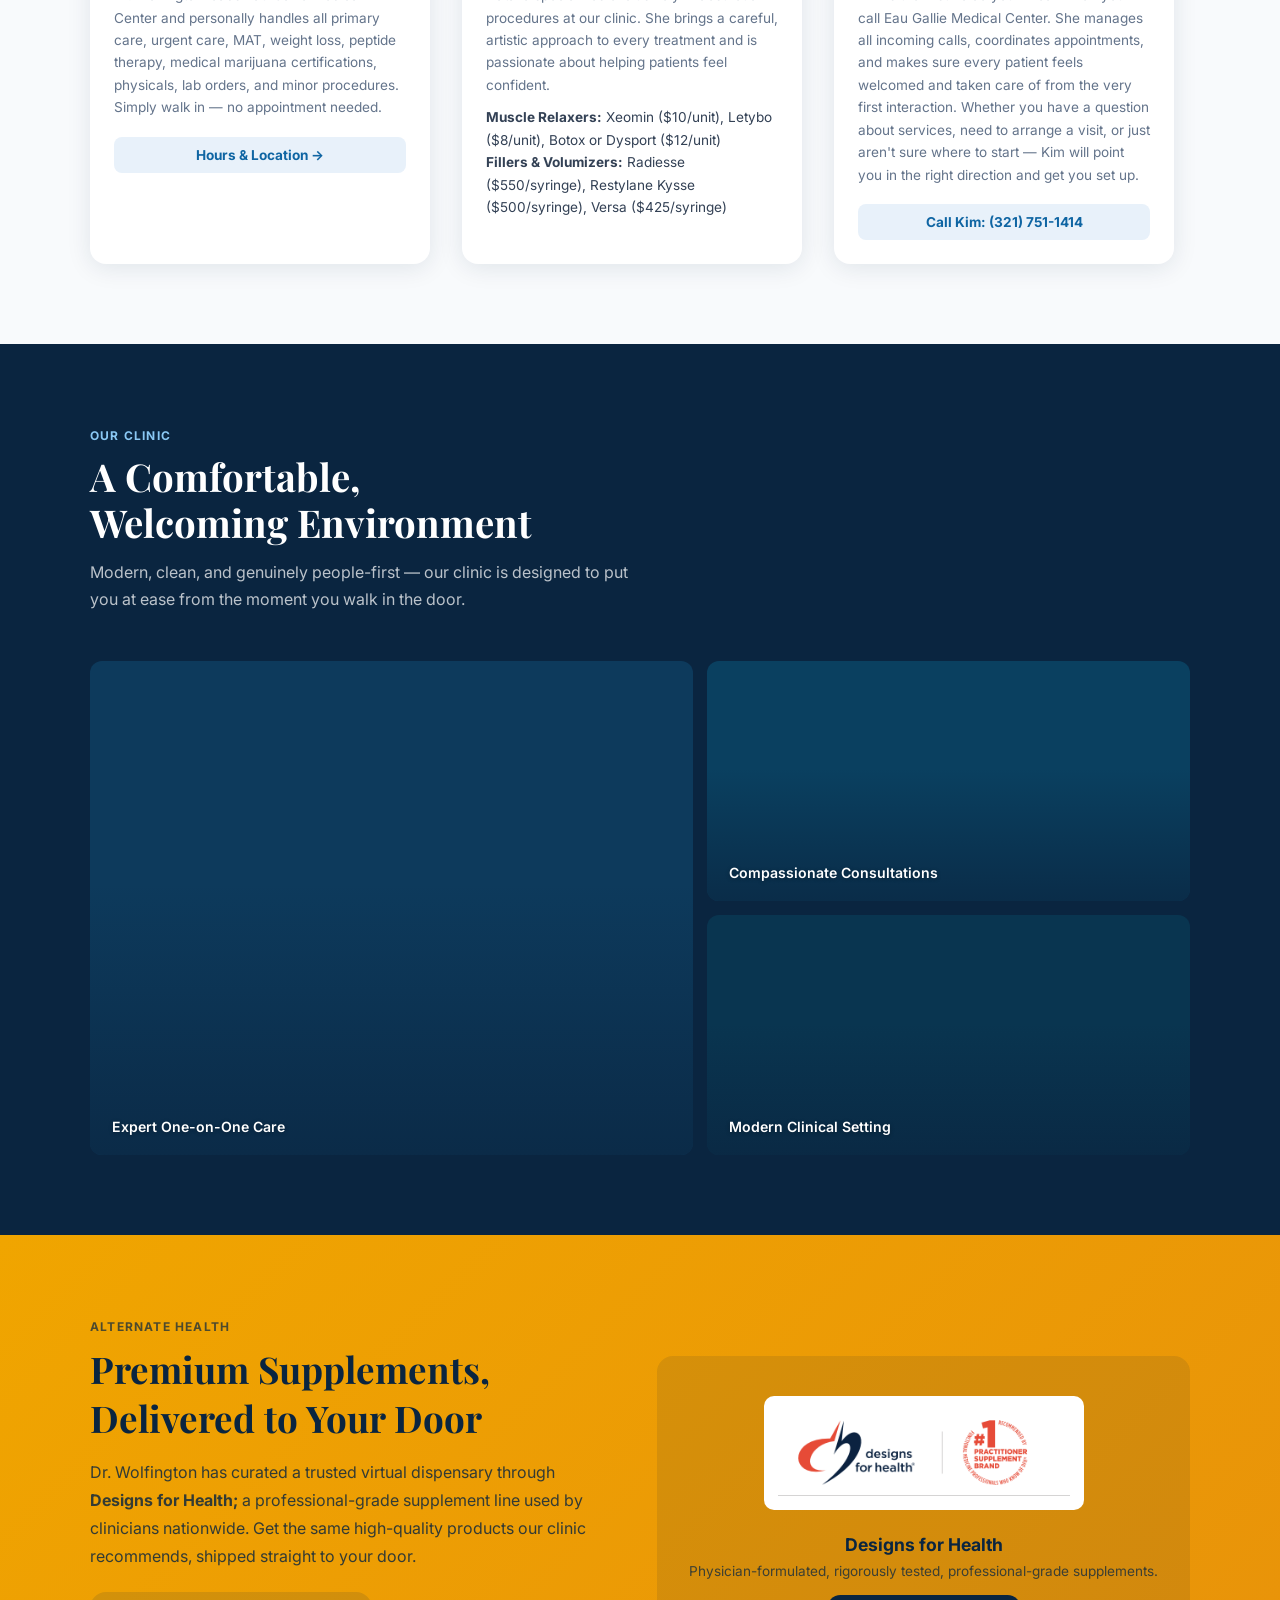
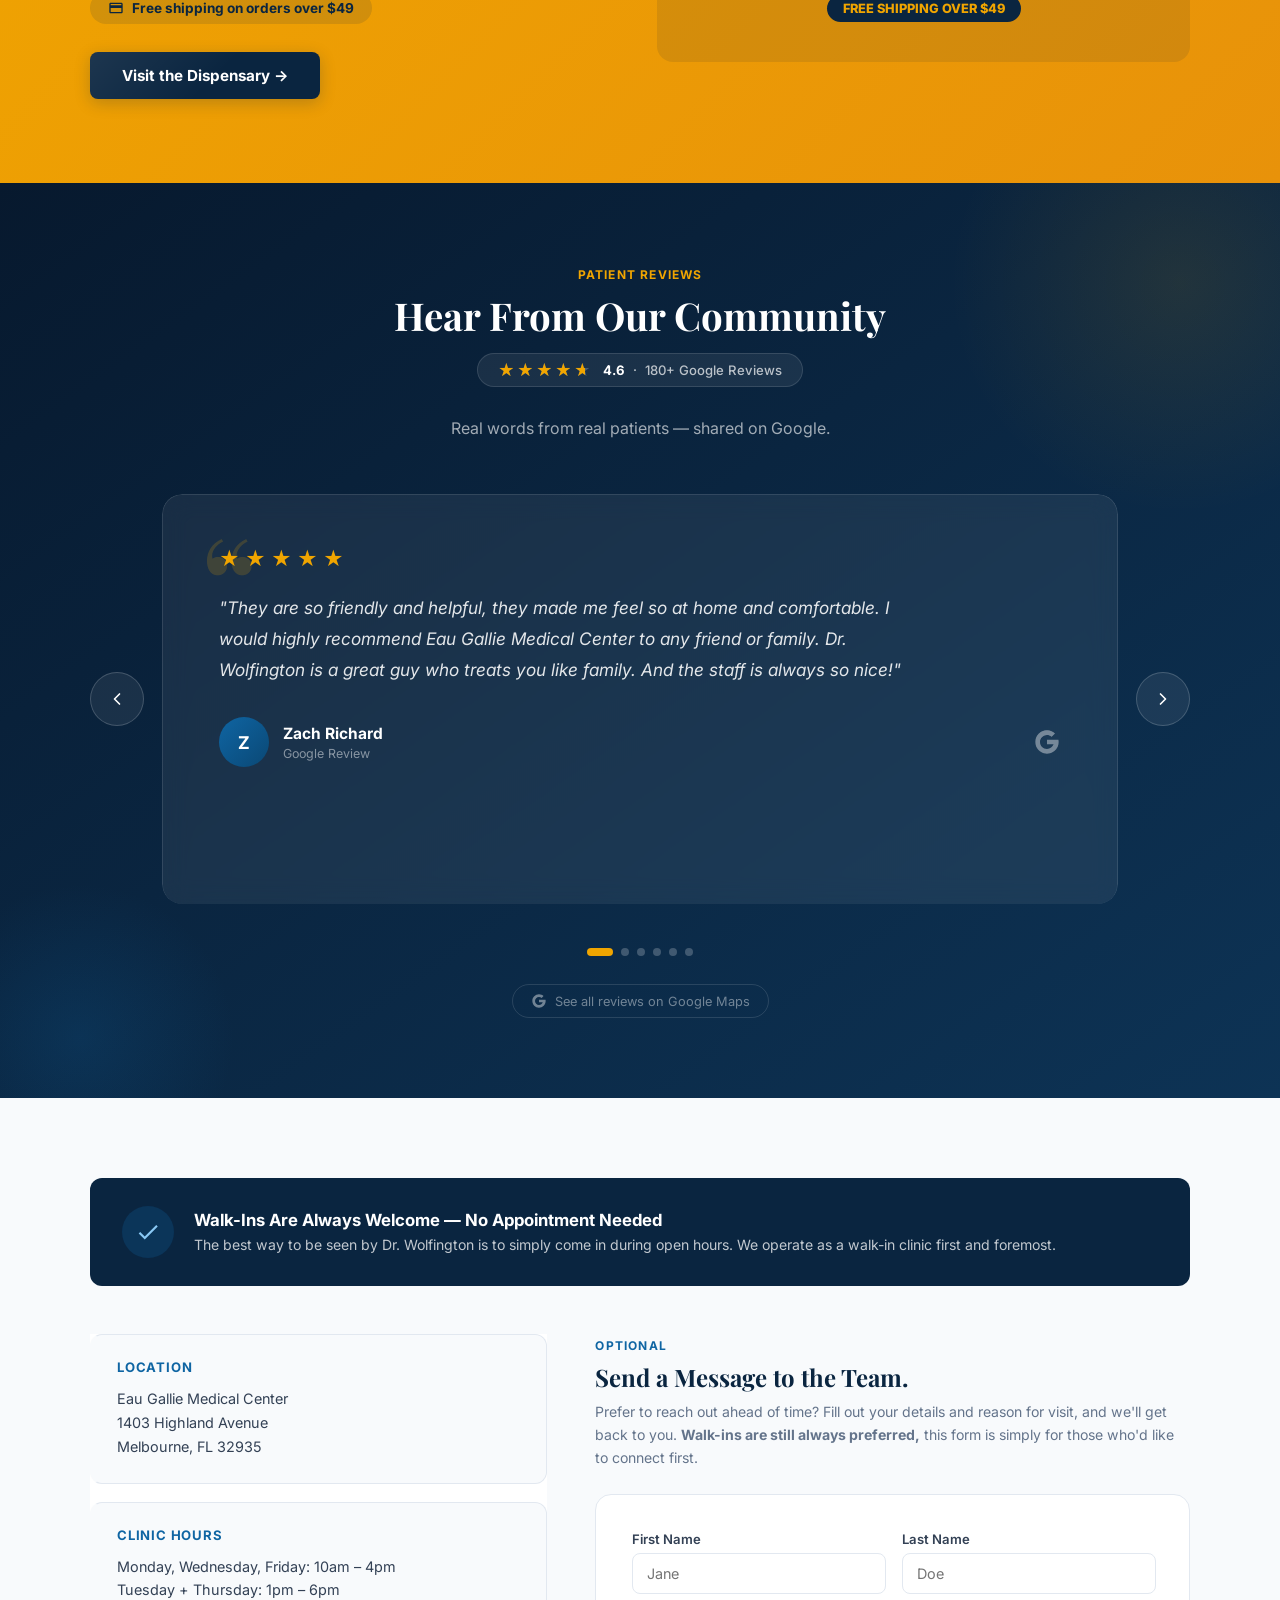
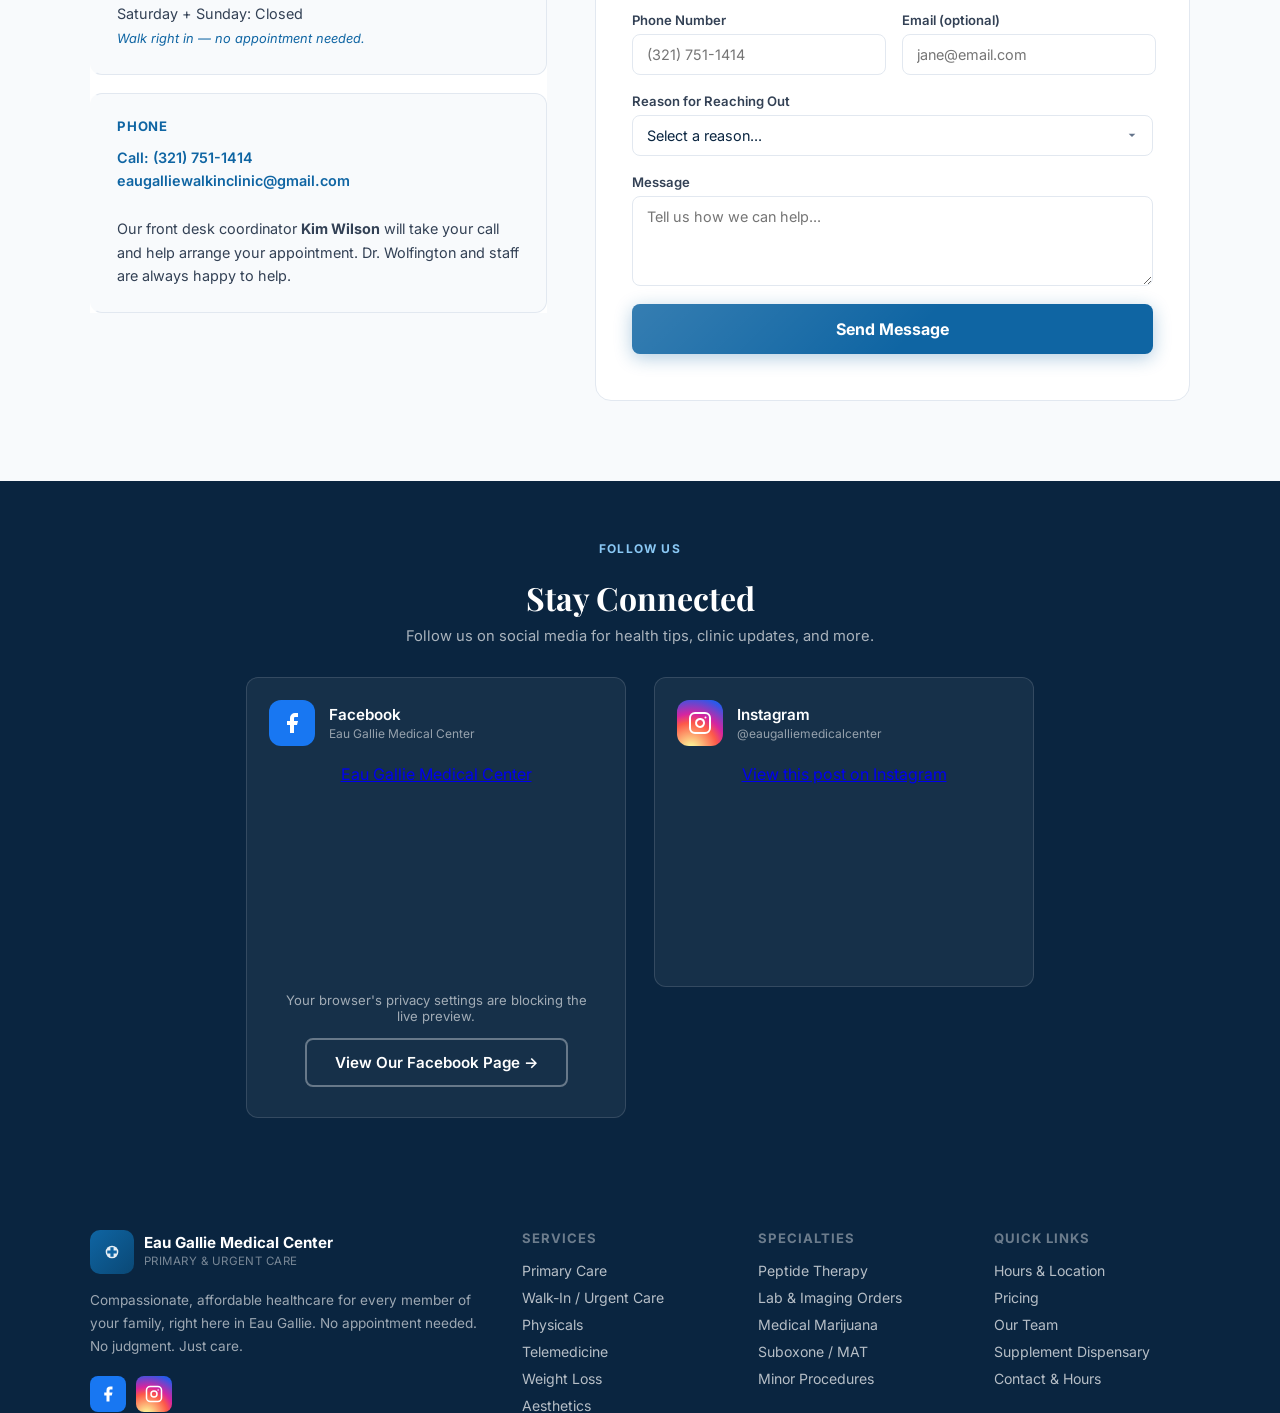
==== commit c81bf109: "Update photo backgrounds" ====
--- a/index.html
+++ b/index.html
@@ -1619,13 +1619,13 @@
     <h2 class="section-title" data-animate>A Comfortable,<br>Welcoming Environment</h2>
     <p class="section-sub" data-animate>Modern, clean, and genuinely people-first — our clinic is designed to put you at ease from the moment you walk in the door.</p>
     <div class="photo-grid">
-      <div class="photo-card photo-card-main" style="background-image:url('https://images.unsplash.com/photo-1559757148-5c350d0d3c56?auto=format&fit=crop&w=700&q=75'); background-color:#0d3a5c;">
+      <div class="photo-card photo-card-main" style="background-image:url('checkup.png'); background-color:#0d3a5c;">
         <div class="photo-overlay"><span>Expert One-on-One Care</span></div>
       </div>
       <div class="photo-card" style="background-image:url('https://images.unsplash.com/photo-1576091160399-112ba8d25d1d?auto=format&fit=crop&w=600&q=75'); background-color:#0a4060;">
         <div class="photo-overlay"><span>Compassionate Consultations</span></div>
       </div>
-      <div class="photo-card" style="background-image:url('https://images.unsplash.com/photo-1579684385127-1ef15d508118?auto=format&fit=crop&w=600&q=75'); background-color:#093550;">
+      <div class="photo-card" style="background-image:url('interior.png'); background-color:#093550;">
         <div class="photo-overlay"><span>Modern Clinical Setting</span></div>
       </div>
     </div>
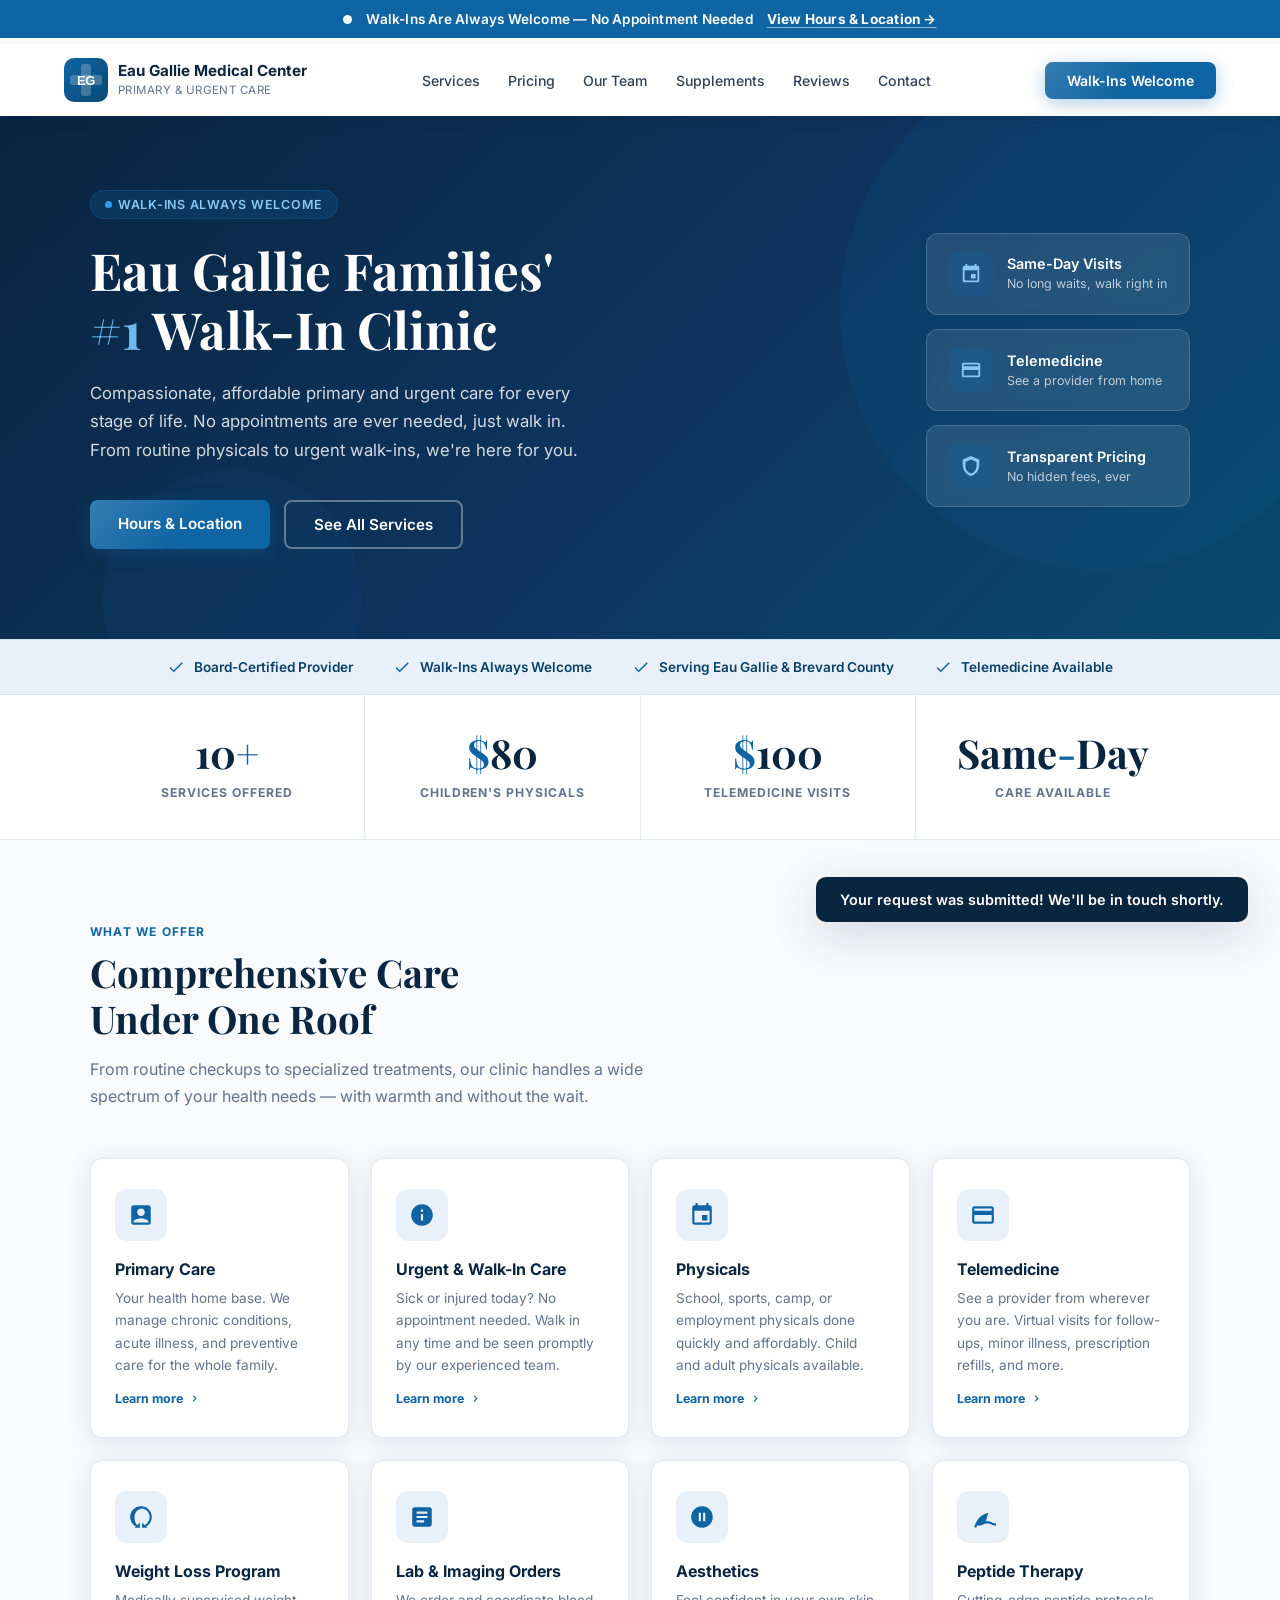
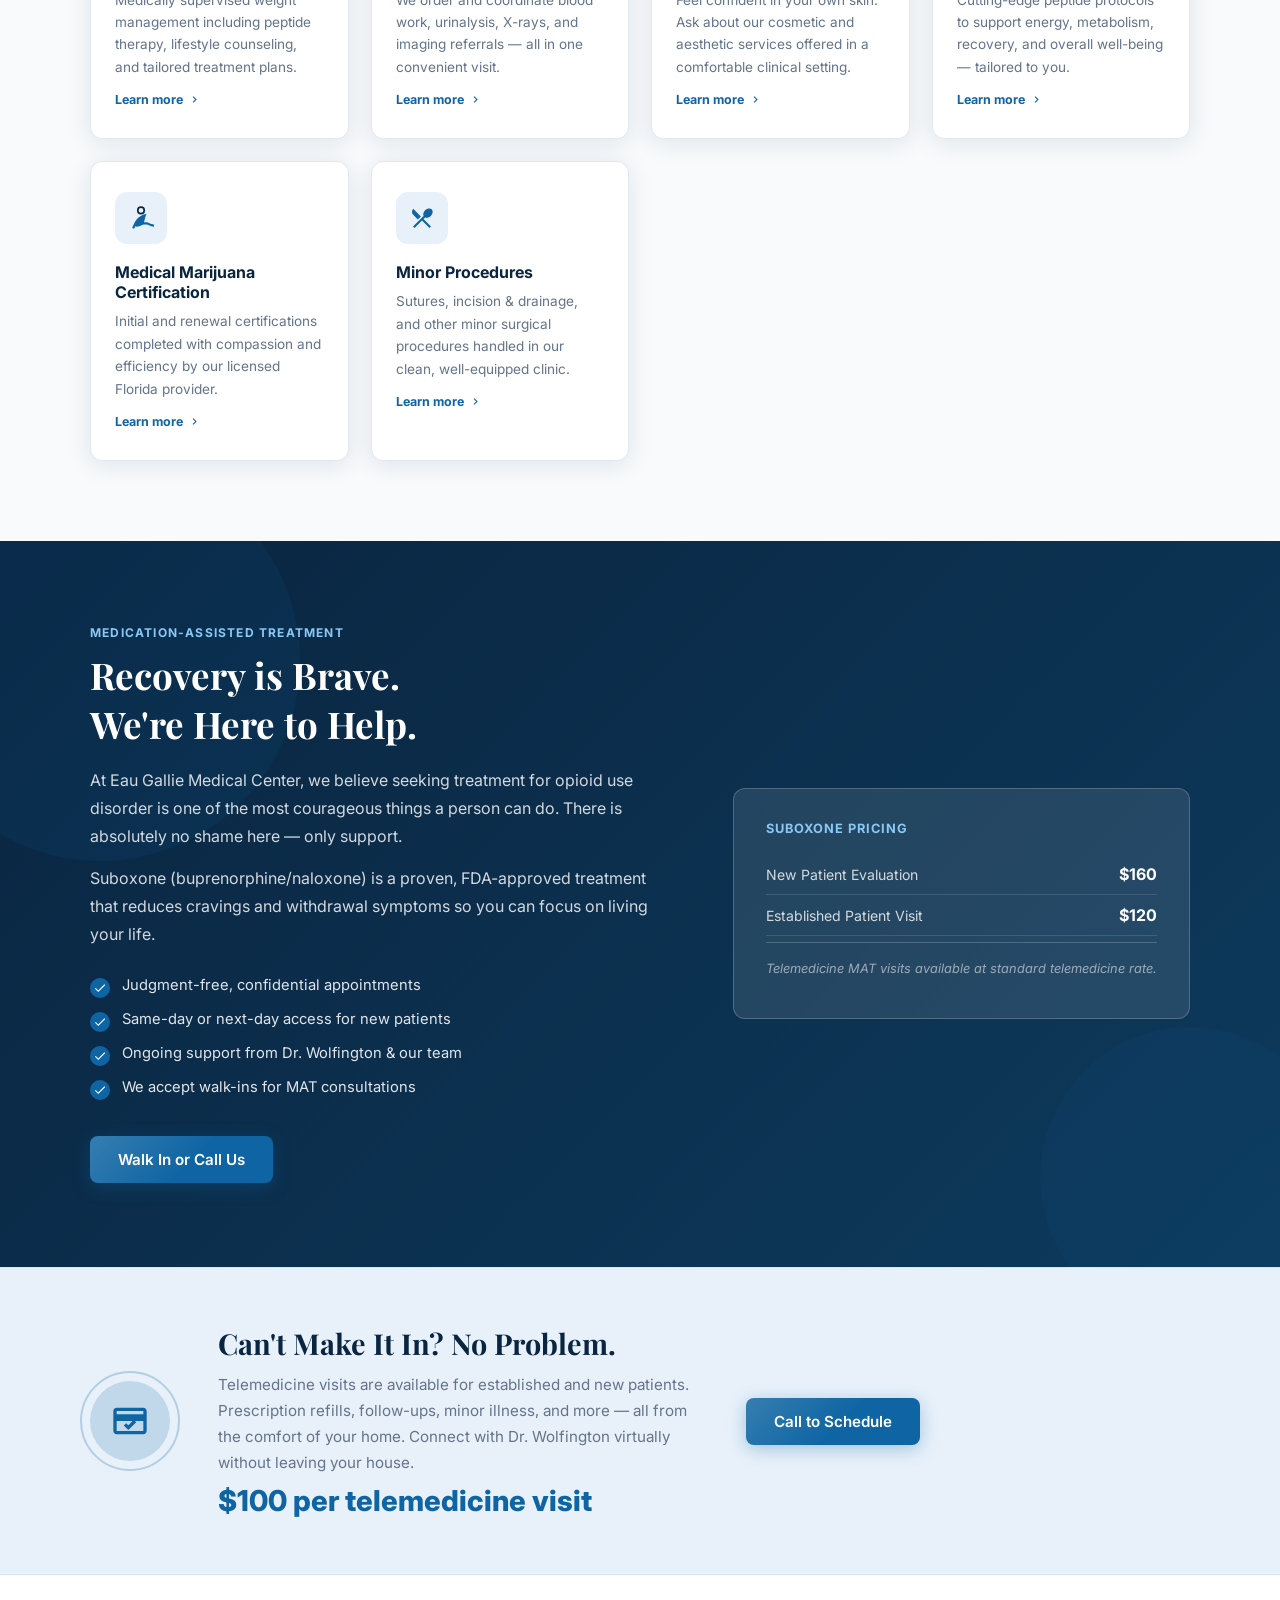
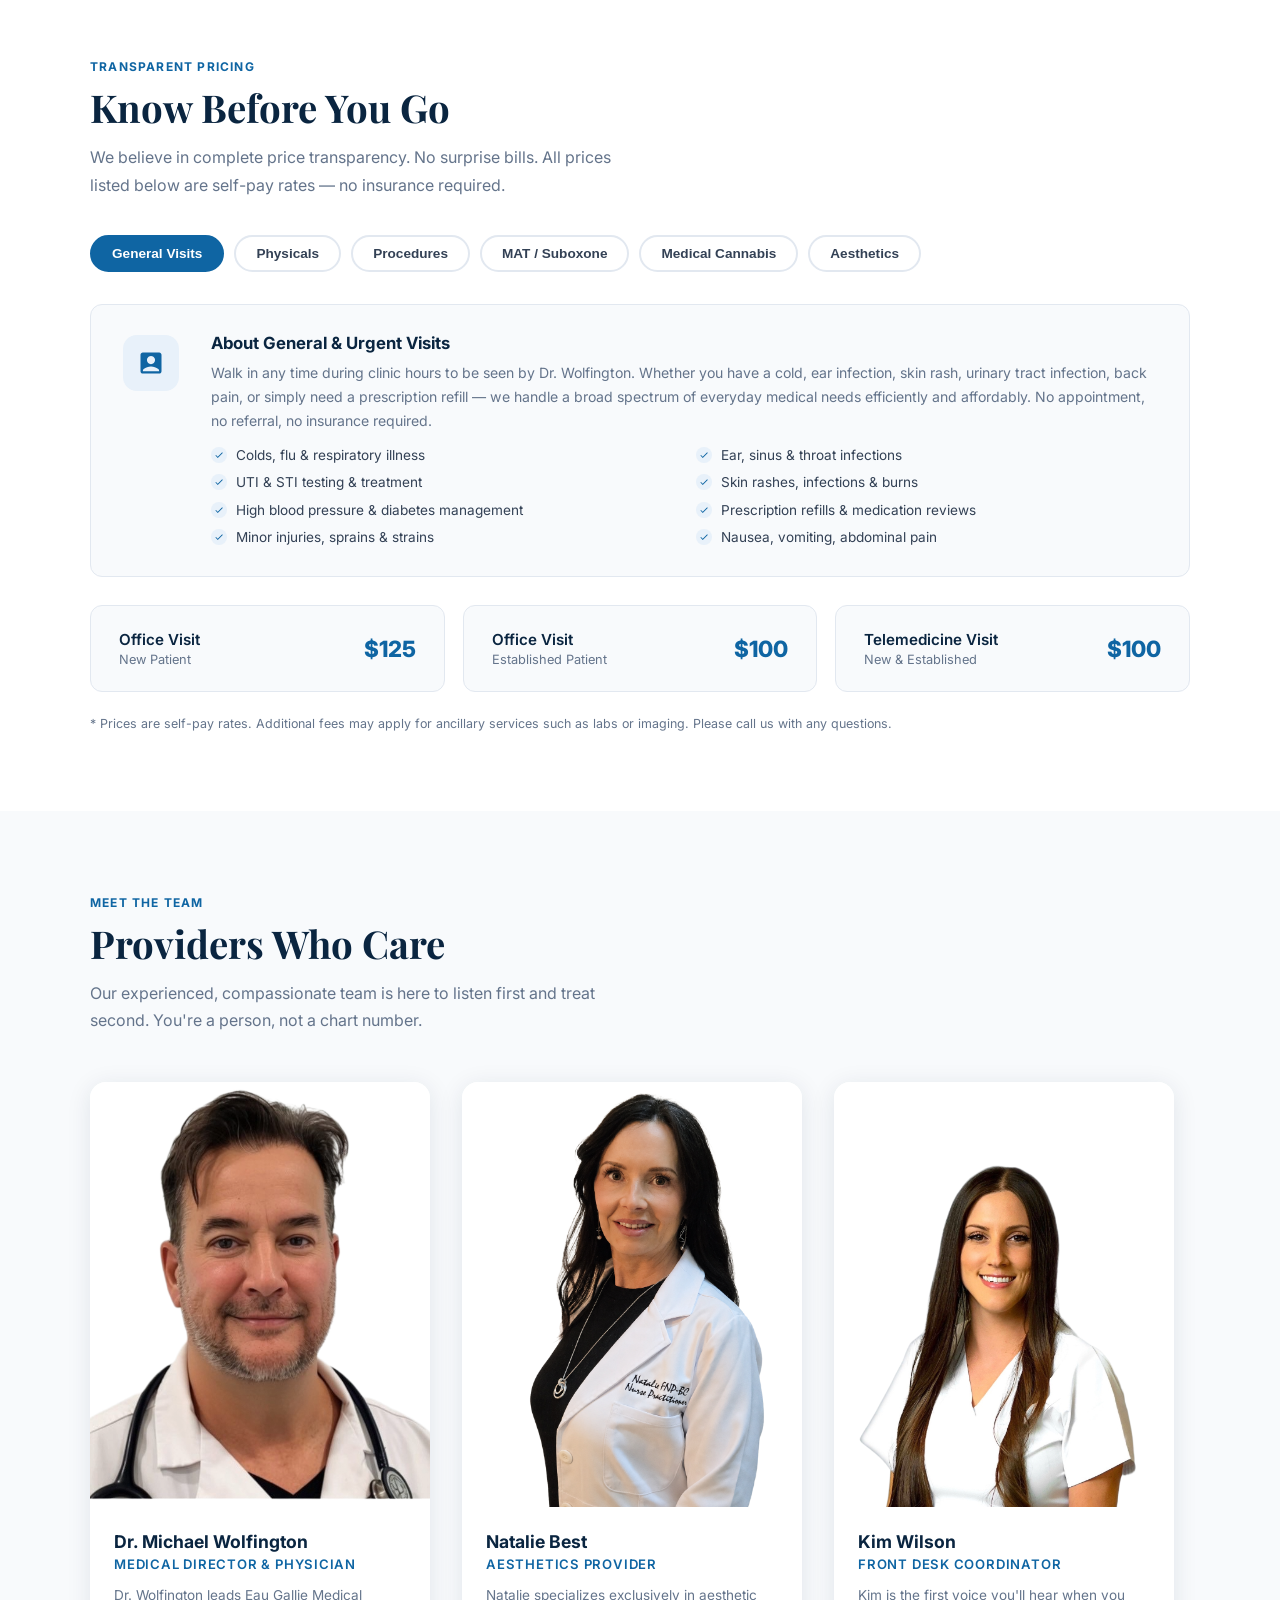
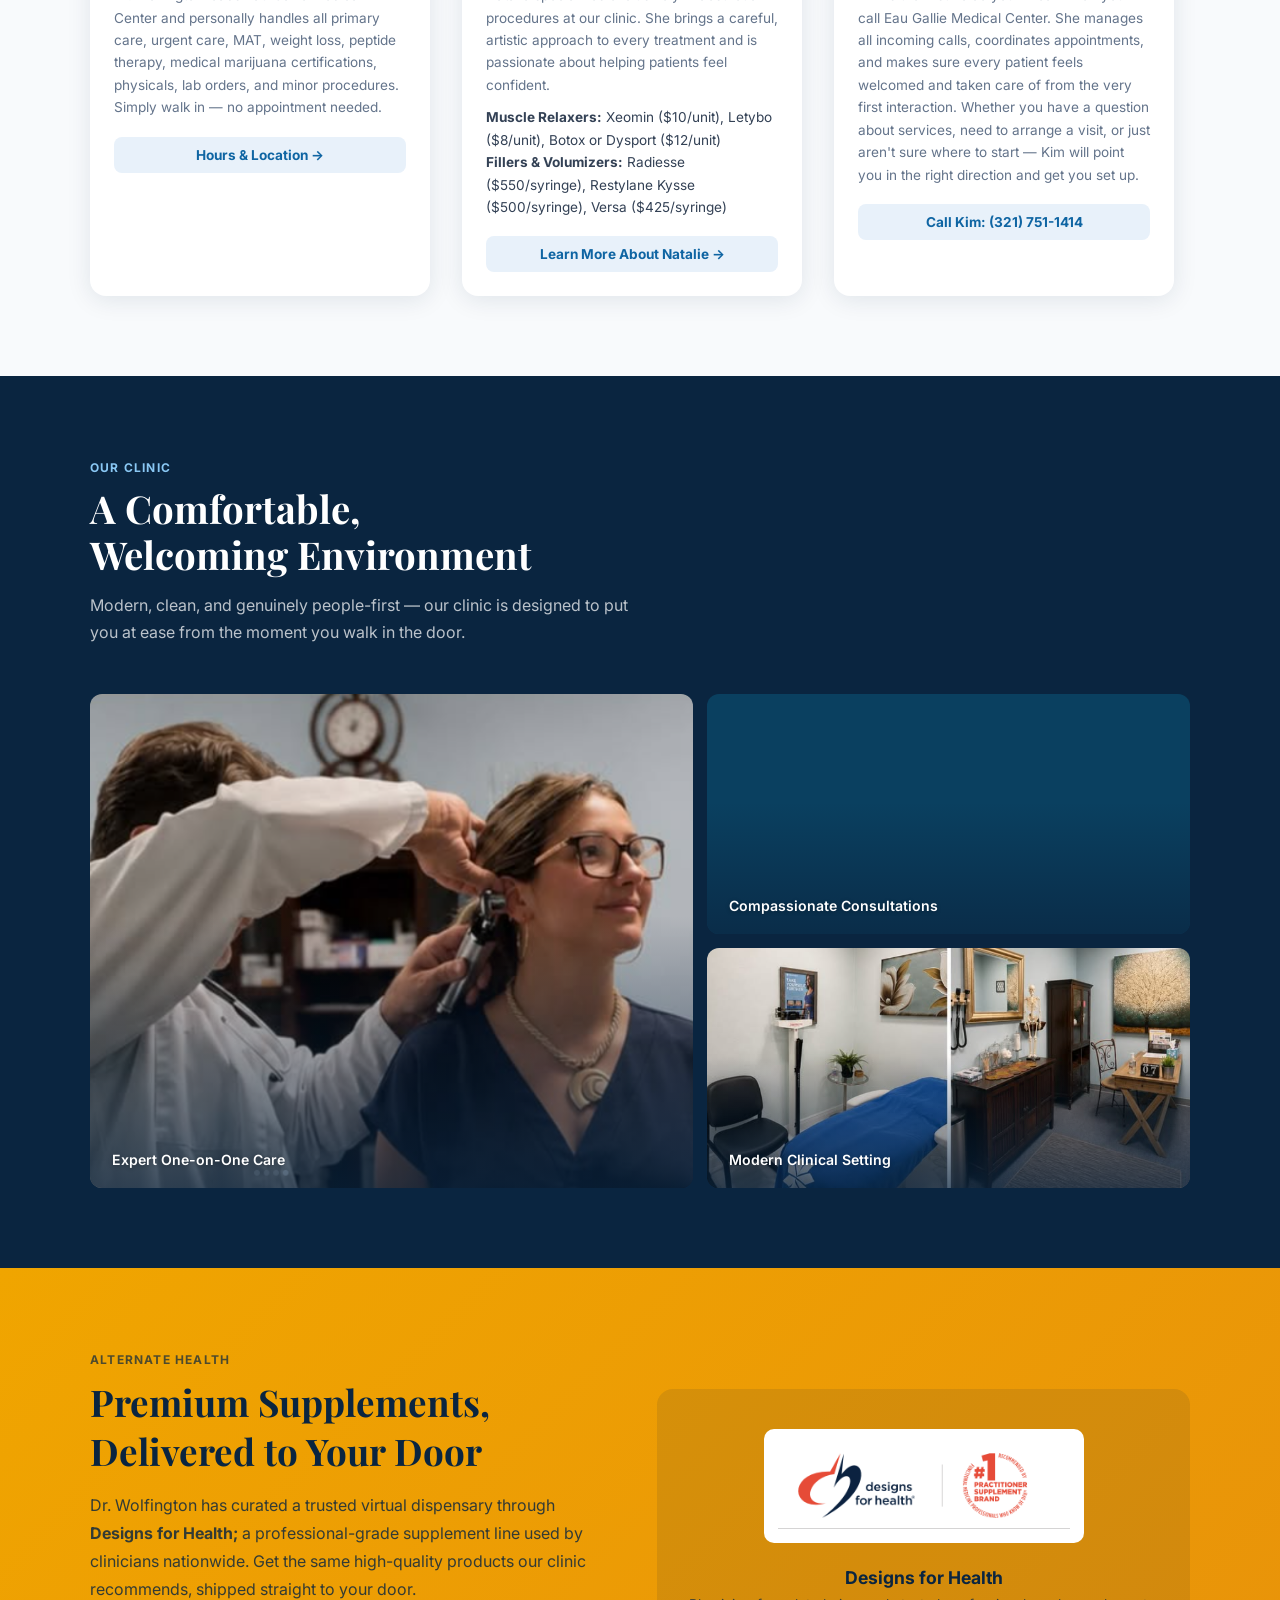
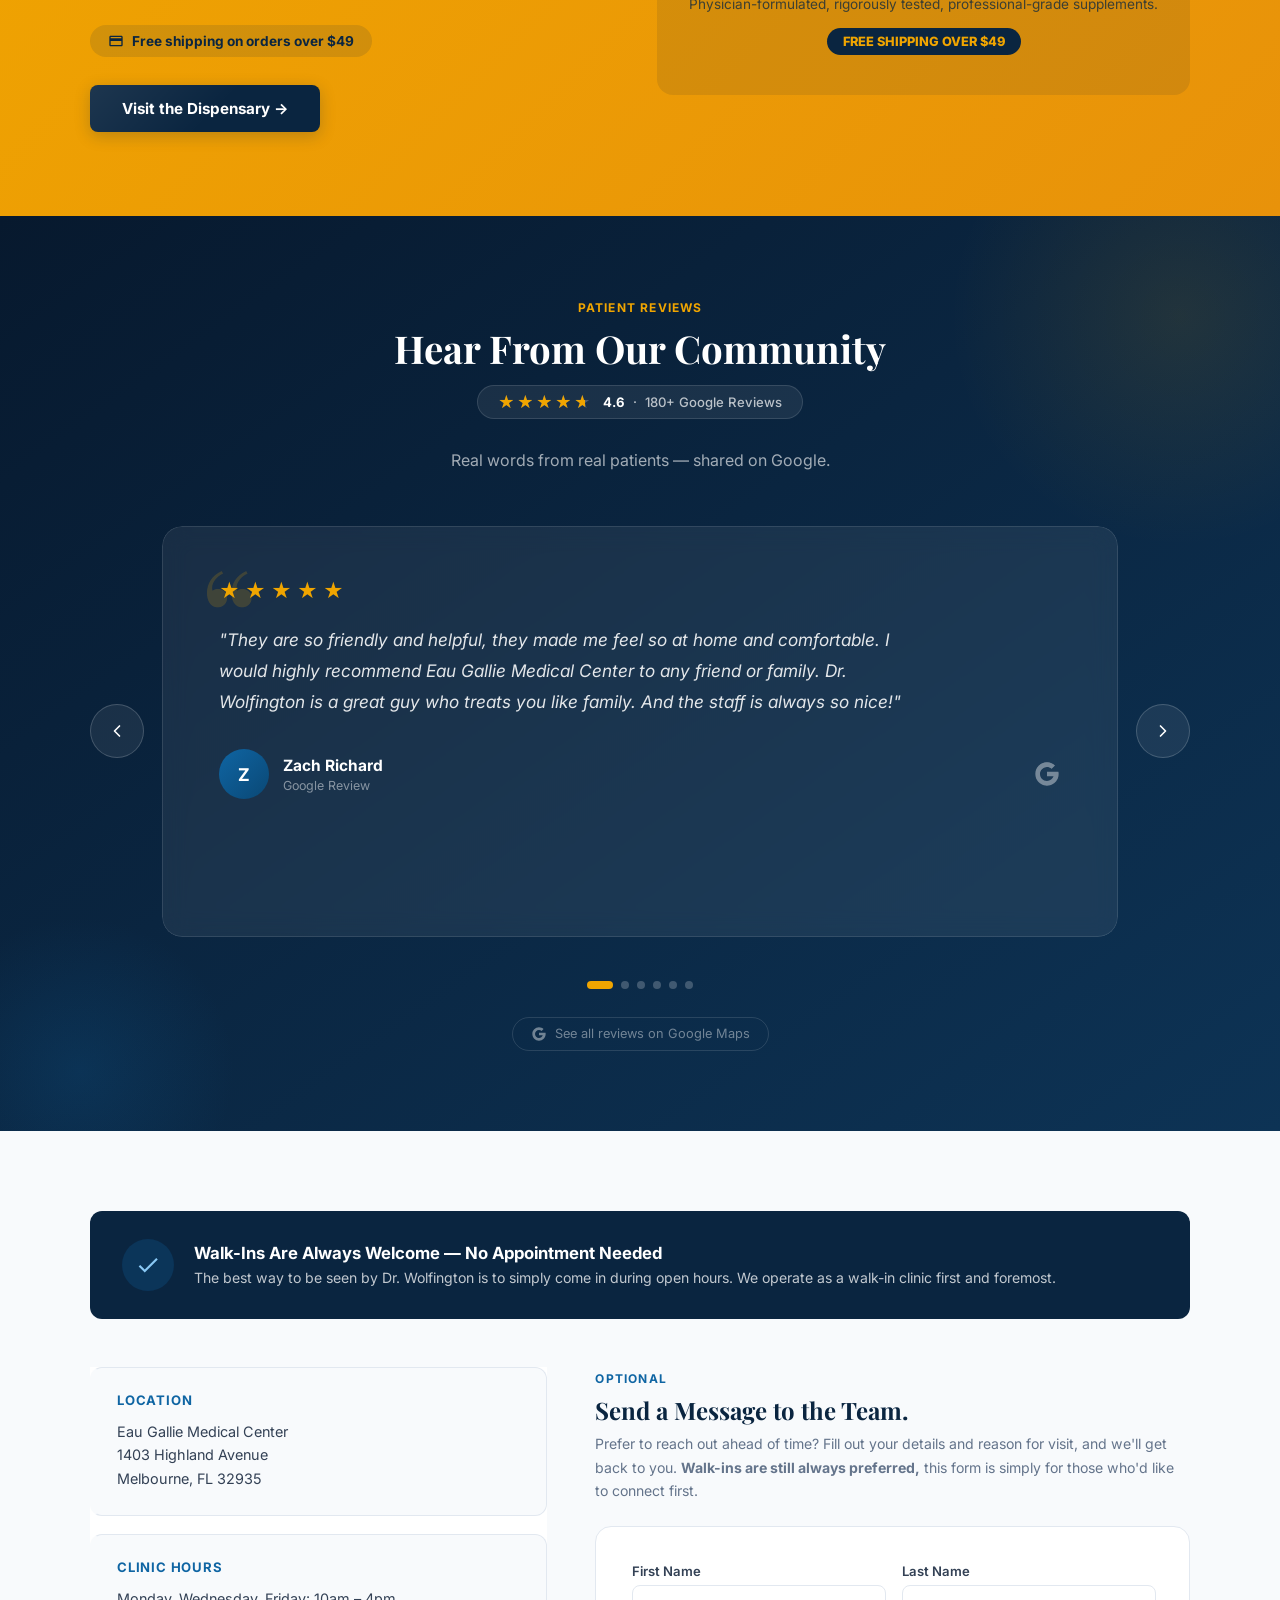
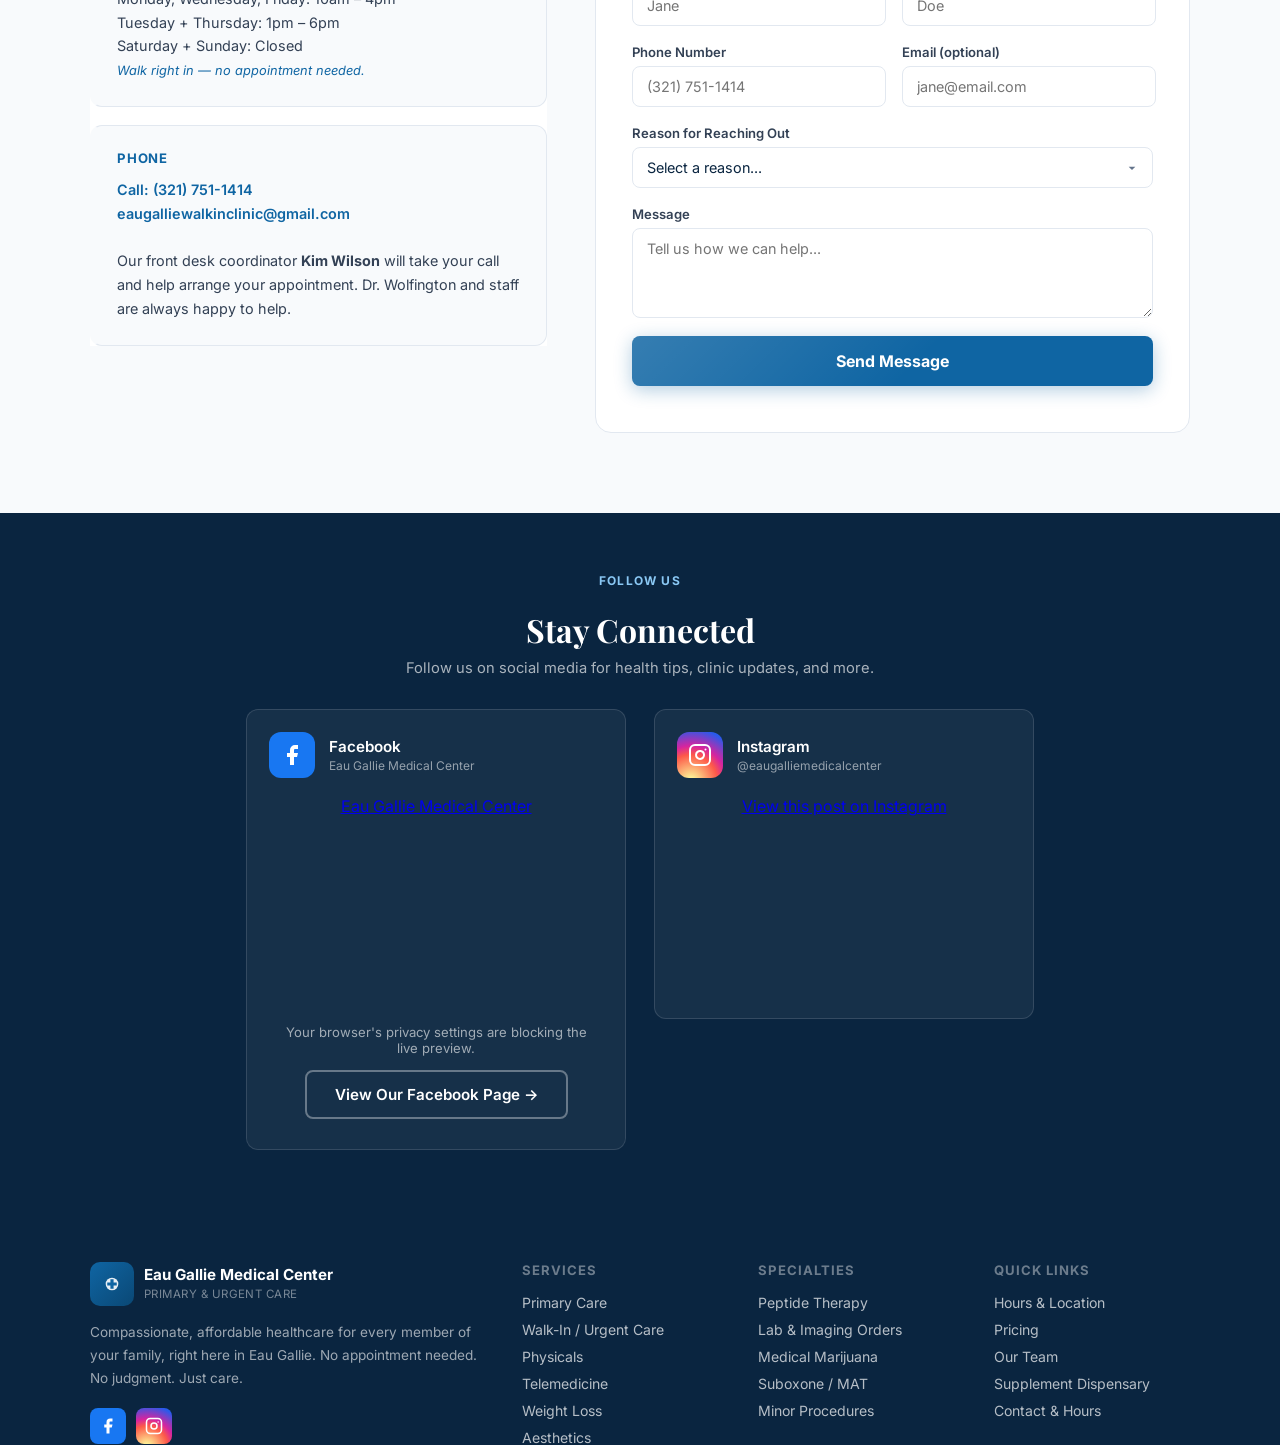
==== commit 30d1597c: "Update team member headings and add Natalie bio modal Removed the 'cred-sep' span from team member h" ====
--- a/index.html
+++ b/index.html
@@ -425,11 +425,6 @@
     /* scrolled nav */
     .nav.scrolled { box-shadow: 0 4px 24px rgba(10,37,64,.14); }
 
-    .cred-sep {
-      color: var(--gray-200); font-weight: 300;
-      margin: 0 4px; font-size: 1em;
-    }
-
     /* ━━━━━━━━━━━━━━━━━━━━━━━━━━━━━━━━━━━━━━
        PROFESSIONAL POLISH
     ━━━━━━━━━━━━━━━━━━━━━━━━━━━━━━━━━━━━━━ */
@@ -696,6 +691,23 @@
     #svc-overlay .modal::-webkit-scrollbar { width: 4px; }
     #svc-overlay .modal::-webkit-scrollbar-thumb { background: var(--teal); border-radius: 2px; }
     .modal h2 { margin-bottom: 4px; }
+
+    /* ── NATALIE BIO MODAL ── */
+    #natalie-overlay .modal { max-width: 760px; max-height: 88vh; overflow-y: auto; scroll-behavior: smooth; }
+    #natalie-overlay .modal::-webkit-scrollbar { width: 4px; }
+    #natalie-overlay .modal::-webkit-scrollbar-thumb { background: var(--teal); border-radius: 2px; }
+    .natalie-modal-body { display: flex; gap: 28px; align-items: flex-start; }
+    .natalie-modal-img {
+      flex: 0 0 200px; width: 200px; border-radius: 12px;
+      overflow: hidden; background: var(--gray-100);
+    }
+    .natalie-modal-img img { width: 100%; height: 100%; object-fit: cover; display: block; }
+    .natalie-modal-text { flex: 1; min-width: 0; }
+    .natalie-modal-text p { color: var(--gray-700); font-size: .9rem; line-height: 1.75; margin-bottom: 14px; }
+    @media (max-width: 640px) {
+      .natalie-modal-body { flex-direction: column; }
+      .natalie-modal-img { width: 100%; max-width: 220px; margin: 0 auto; }
+    }
 
     /* ── RESPONSIVE EXTRAS ── */
     @media (max-width: 600px) {
@@ -1576,7 +1588,7 @@
           <img src="photo3.png" alt="Dr. Michael Wolfington" style="width:100%;height:100%;object-fit:cover;object-position:center top;">
         </div>
         <div class="team-info">
-          <h3>Dr. Michael Wolfington <span class="cred-sep">|</span> DO</h3>
+          <h3>Dr. Michael Wolfington</h3>
           <div class="role">Medical Director &amp; Physician</div>
           <p>Dr. Wolfington leads Eau Gallie Medical Center and personally handles all primary care, urgent care, MAT, weight loss, peptide therapy, medical marijuana certifications, physicals, lab orders, and minor procedures. Simply walk in — no appointment needed.</p>
           <a href="#contact" class="team-book">Hours &amp; Location &rarr;</a>
@@ -1588,11 +1600,11 @@
           <img src="photo2-2.png" alt="Natalie Best" style="width:100%;height:100%;object-fit:cover;object-position:center top;">
         </div>
         <div class="team-info">
-          <h3>Natalie Best <span class="cred-sep">|</span> APRN-BC</h3>
+          <h3>Natalie Best</h3>
           <div class="role">Aesthetics Provider</div>
           <p>Natalie specializes exclusively in aesthetic procedures at our clinic. She brings a careful, artistic approach to every treatment and is passionate about helping patients feel confident.</p>
           <p style="font-size:.85rem; color:var(--gray-700); margin-top:10px; line-height:1.65;"><strong>Muscle Relaxers:</strong> Xeomin ($10/unit), Letybo ($8/unit), Botox or Dysport ($12/unit)<br><strong>Fillers &amp; Volumizers:</strong> Radiesse ($550/syringe), Restylane Kysse ($500/syringe), Versa ($425/syringe)</p>
-          
+          <button type="button" class="team-book" style="width:100%;border:none;cursor:pointer;font-family:inherit;" onclick="openNatalie()">Learn More About Natalie &rarr;</button>
         </div>
       </div>
 
@@ -1601,7 +1613,7 @@
           <img src="photo1.png" alt="Kim Wilson" style="width:100%;height:100%;object-fit:cover;object-position:center top;">
         </div>
         <div class="team-info">
-          <h3>Kim Wilson <span class="cred-sep">|</span> LPN</h3>
+          <h3>Kim Wilson</h3>
           <div class="role">Front Desk Coordinator</div>
           <p>Kim is the first voice you'll hear when you call Eau Gallie Medical Center. She manages all incoming calls, coordinates appointments, and makes sure every patient feels welcomed and taken care of from the very first interaction. Whether you have a question about services, need to arrange a visit, or just aren't sure where to start — Kim will point you in the right direction and get you set up.</p>
           <a href="tel:+13217511414" class="team-book">Call Kim: (321) 751-1414</a>
@@ -2038,6 +2050,24 @@
     <div class="svc-modal-actions">
       <a href="#contact" class="btn-primary" onclick="closeService()">Walk In or Call Us</a>
       <button class="btn-ghost" onclick="closeService()">Close</button>
+    </div>
+  </div>
+</div>
+
+<!-- NATALIE BIO MODAL -->
+<div class="modal-overlay" id="natalie-overlay" onclick="if(event.target===this)closeNatalie()">
+  <div class="modal" id="natalie-modal" role="dialog" aria-modal="true" aria-labelledby="natalie-modal-title">
+    <button class="modal-close" onclick="closeNatalie()" aria-label="Close">&times;</button>
+    <div class="natalie-modal-body">
+      <div class="natalie-modal-img">
+        <img src="photo2-2.png" alt="Natalie Best">
+      </div>
+      <div class="natalie-modal-text">
+        <p class="section-label" style="margin-bottom:4px;">Aesthetics Provider</p>
+        <h2 id="natalie-modal-title">Natalie Best, APRN-BC</h2>
+        <p>Natalie brings more than 30 years of nursing experience and nearly 20 years of specialization in aesthetics and wellness to Eau Gallie Medical Center. After returning to school to earn her master's degree, she became a board-certified Family Nurse Practitioner in 2025. Her aesthetic background includes working alongside plastic surgeons in both California and Florida. She received extensive training in cosmetic injectables from respected plastic surgeon Dr. Victoria Vitale-Lewis, with whom she worked for several years, and later continued her aesthetic work with plastic surgeon Dr. Michael Diaz.</p>
+        <p>As Eau Gallie Medical Center's dedicated aesthetic injector, Natalie works alongside Dr. Michael Wolfington to provide personalized treatments designed to produce refreshed, balanced, and natural-looking results. Her services include wrinkle-relaxing injections, with Xeomin as her preferred option, as well as dermal fillers including Radiesse, Restylane Kysse, and Revanesse Versa. Natalie takes the time to understand each patient's goals, explain available options, and develop a conservative treatment plan focused on safety and enhancing—not changing—the patient's natural features. Aesthetic services and product availability are available on select days by appointment only. Please email her directly at <a href="mailto:nbestaprn25@gmail.com" style="color:var(--teal);font-weight:700;">nbestaprn25@gmail.com</a> or call the office for further assistance.</p>
+      </div>
     </div>
   </div>
 </div>
@@ -2372,7 +2402,20 @@
     document.body.style.overflow = '';
   }
 
-  document.addEventListener('keydown', e => { if (e.key === 'Escape') closeService(); });
+  function openNatalie() {
+    const overlay = document.getElementById('natalie-overlay');
+    overlay.classList.add('open');
+    document.body.style.overflow = 'hidden';
+    document.getElementById('natalie-modal').scrollTop = 0;
+    setTimeout(() => document.querySelector('#natalie-modal .modal-close').focus(), 50);
+  }
+
+  function closeNatalie() {
+    document.getElementById('natalie-overlay').classList.remove('open');
+    document.body.style.overflow = '';
+  }
+
+  document.addEventListener('keydown', e => { if (e.key === 'Escape') { closeService(); closeNatalie(); } });
 
   // Booking form
   async function handleBooking(e) {
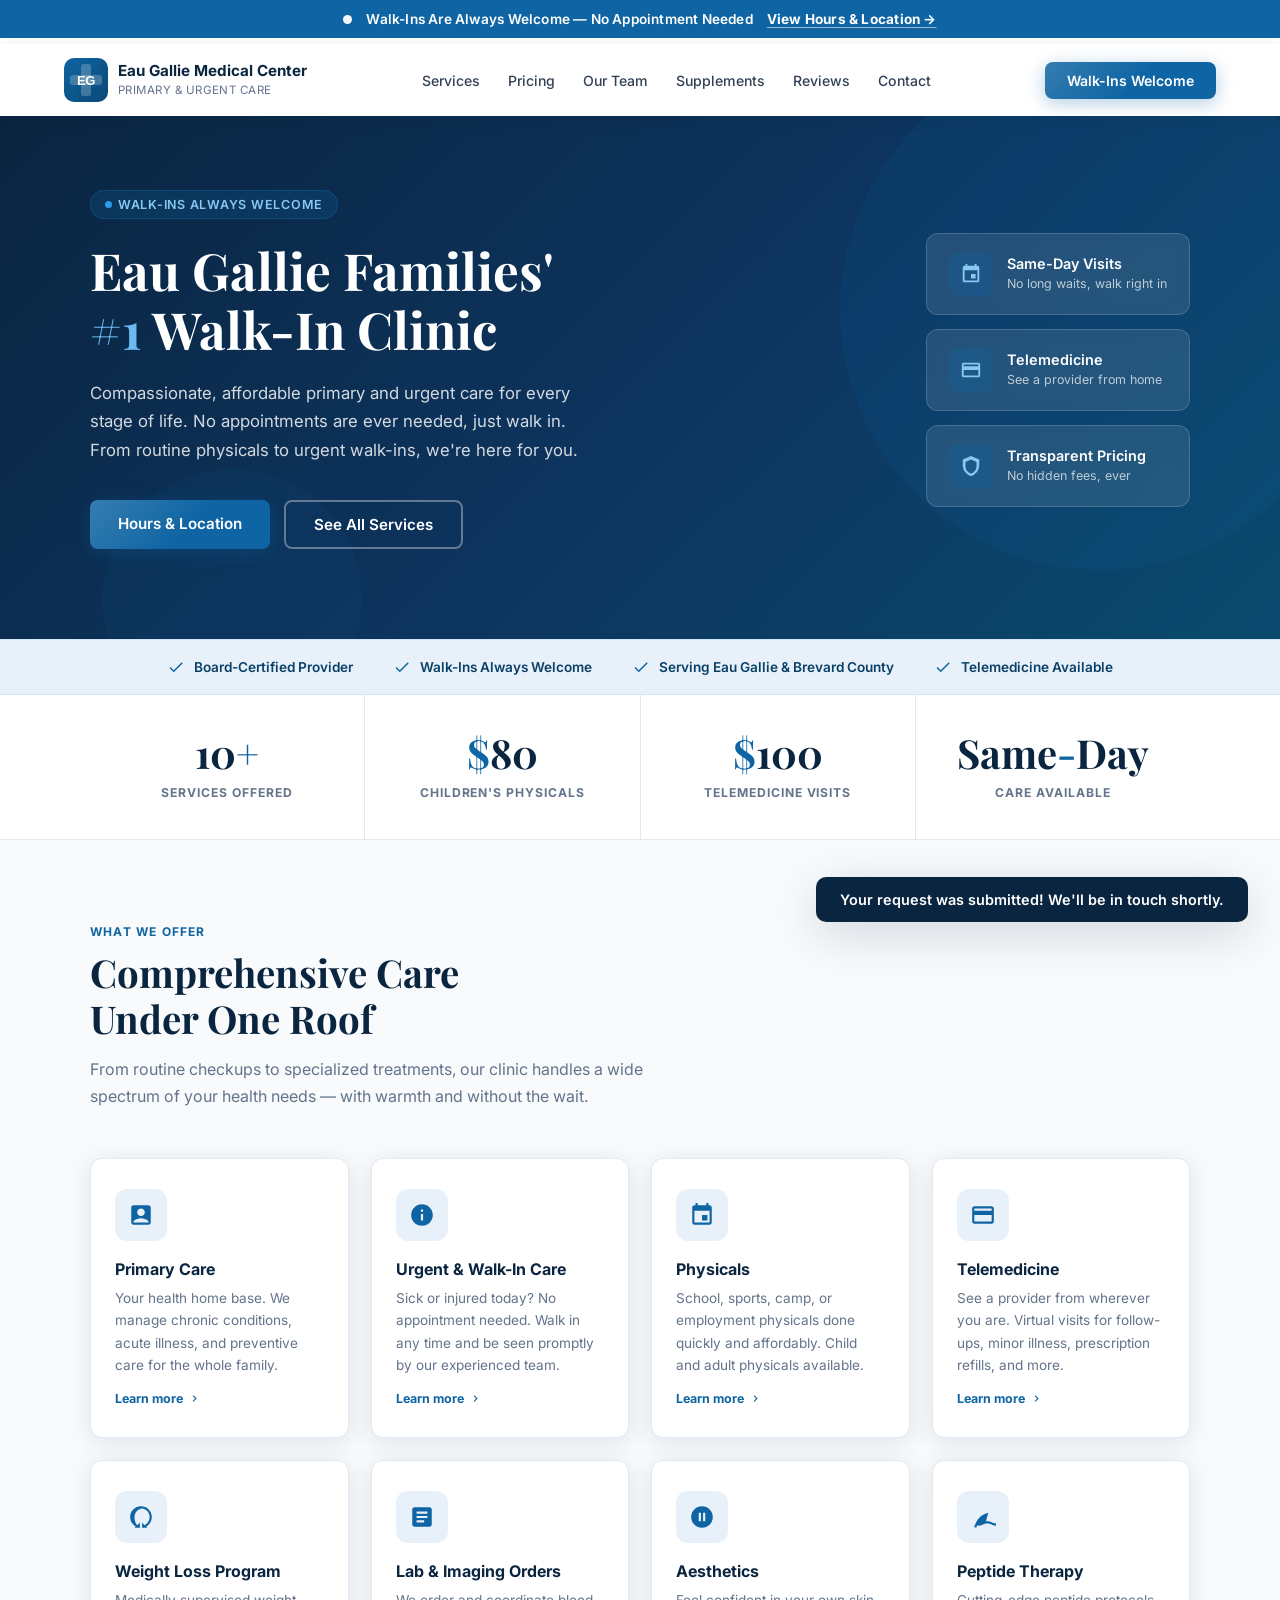
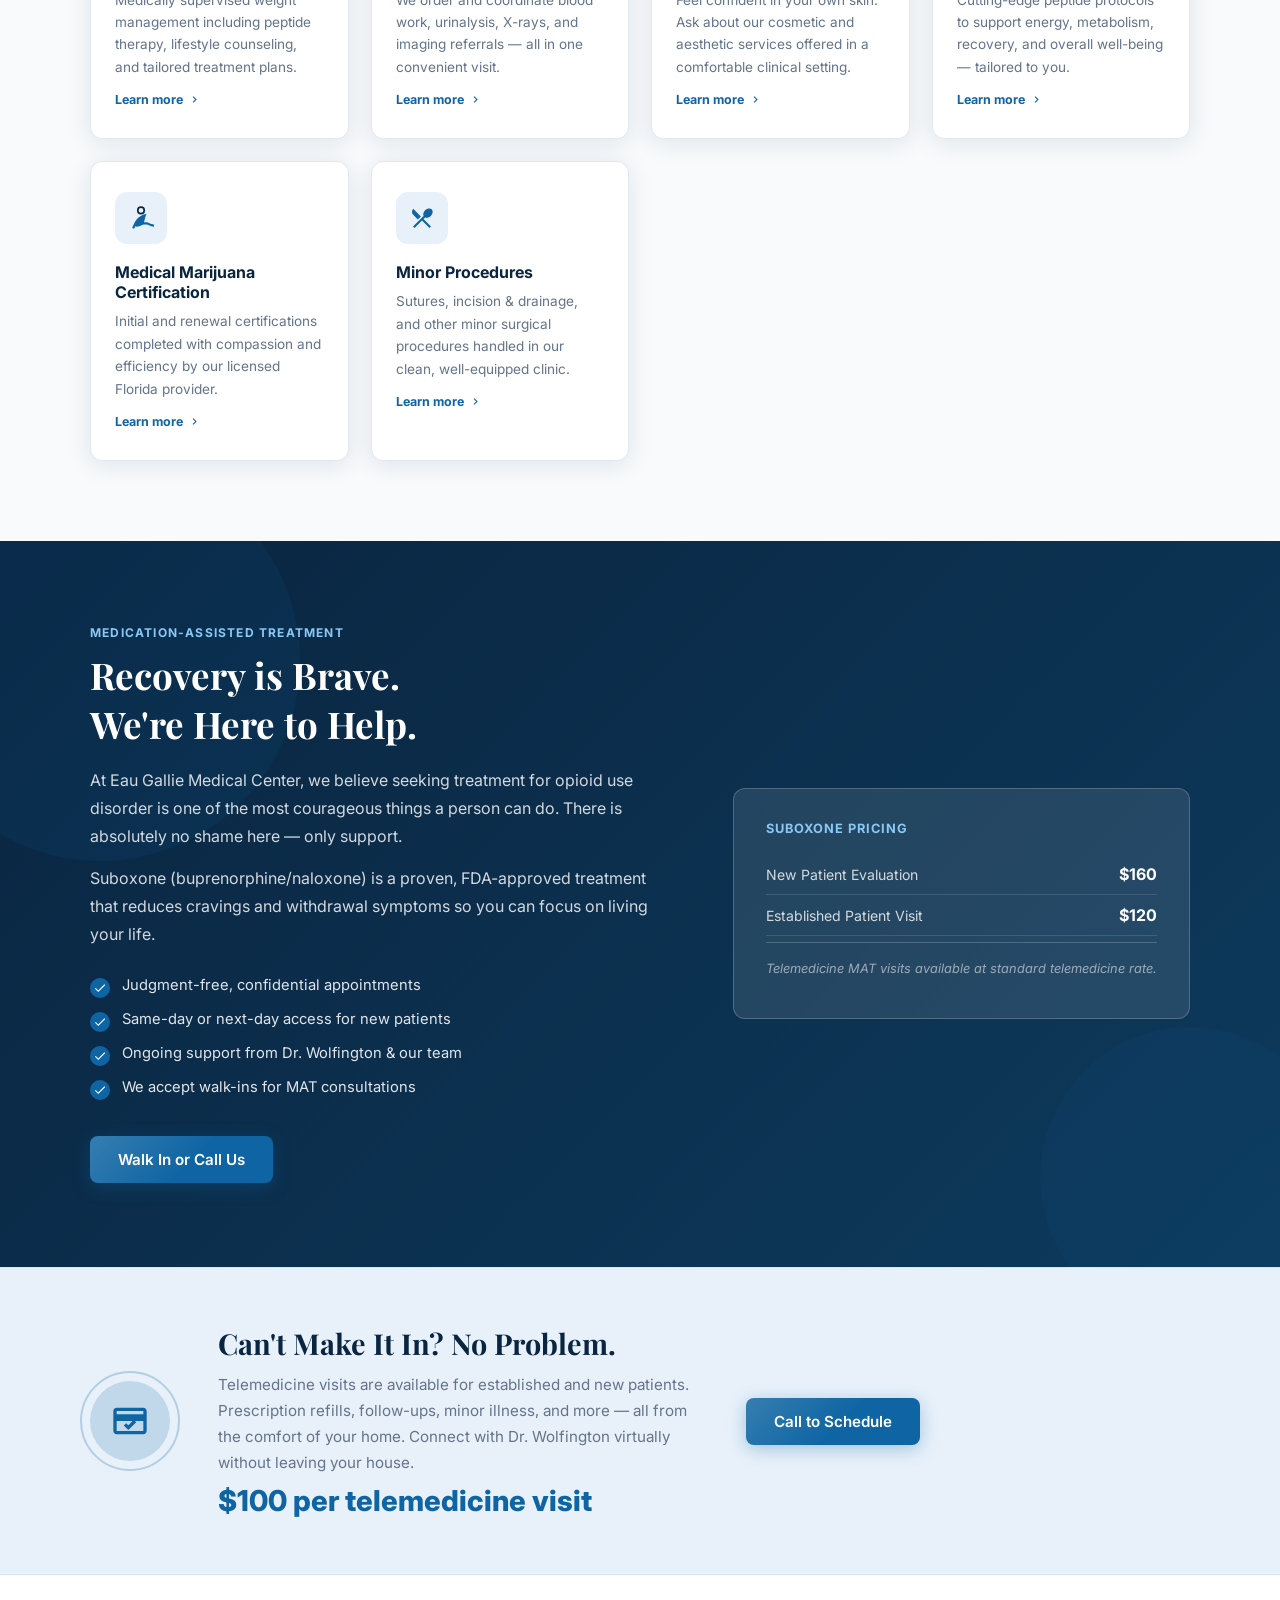
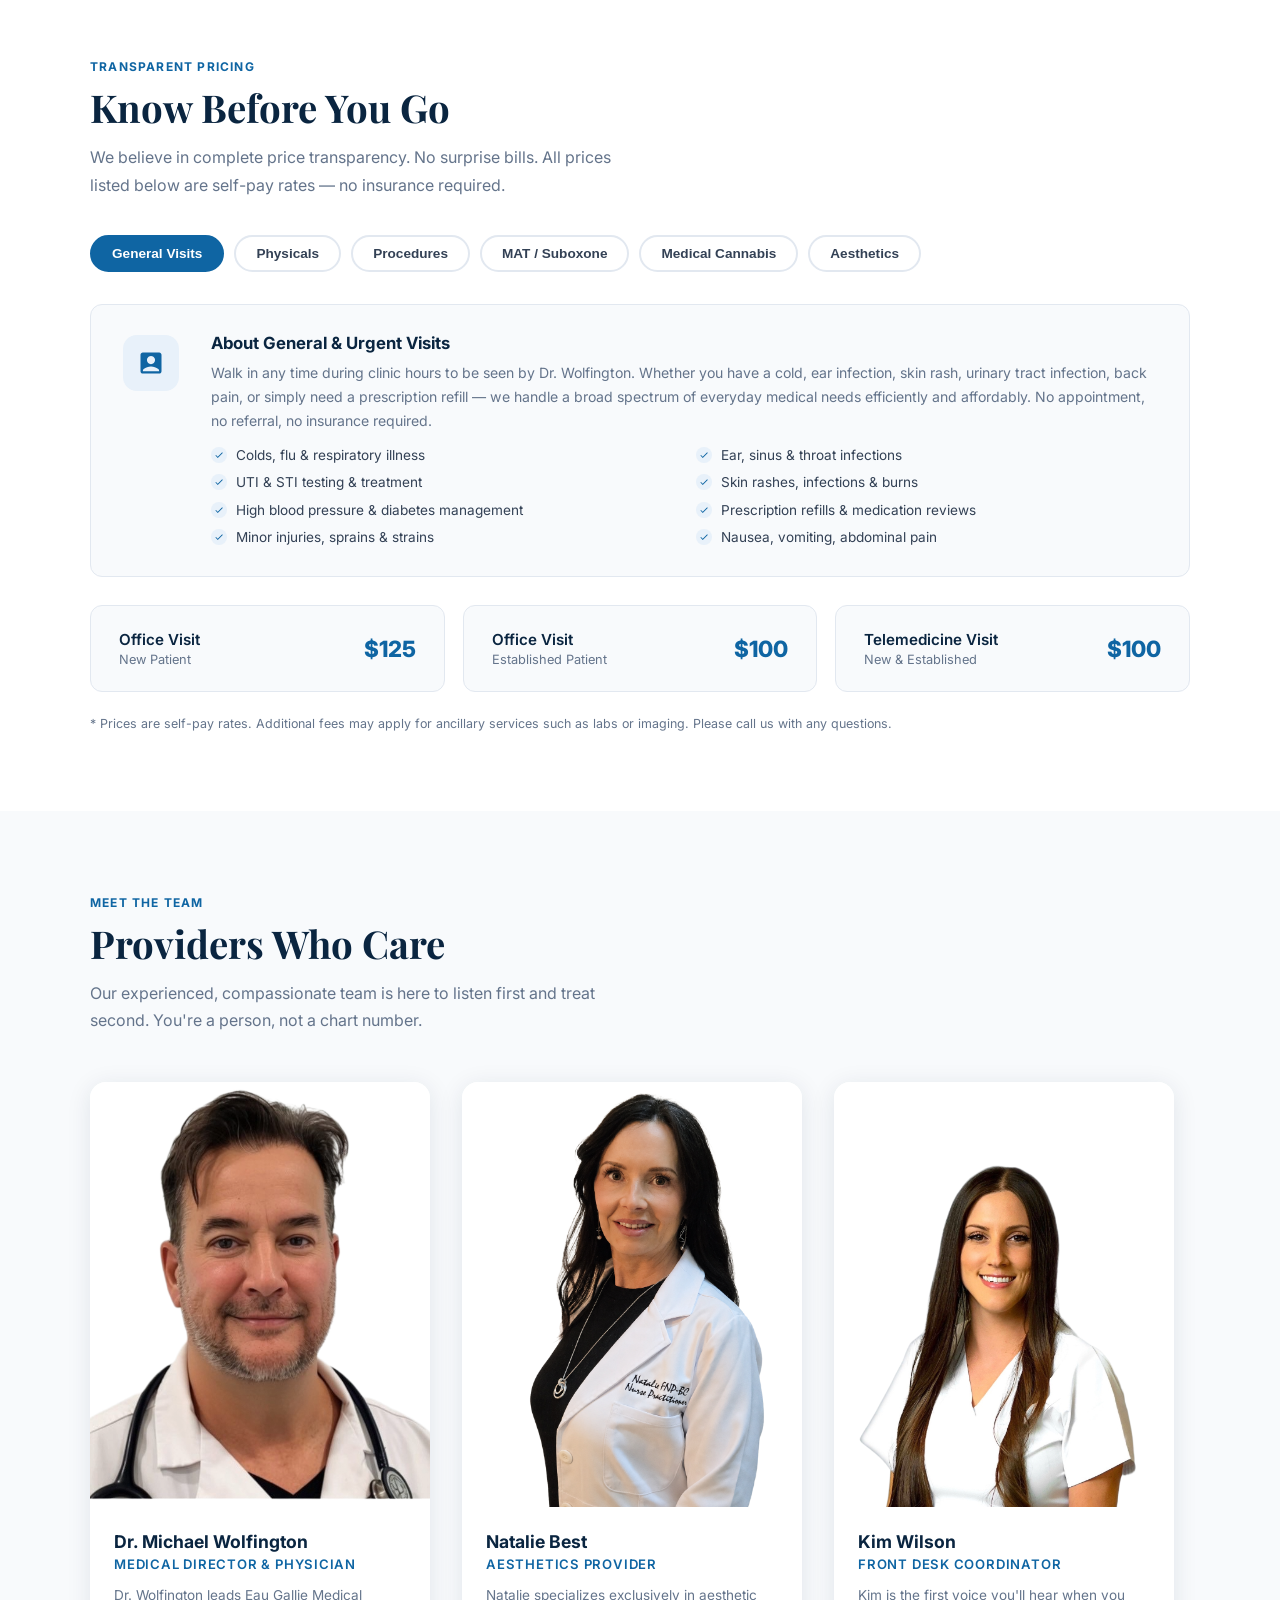
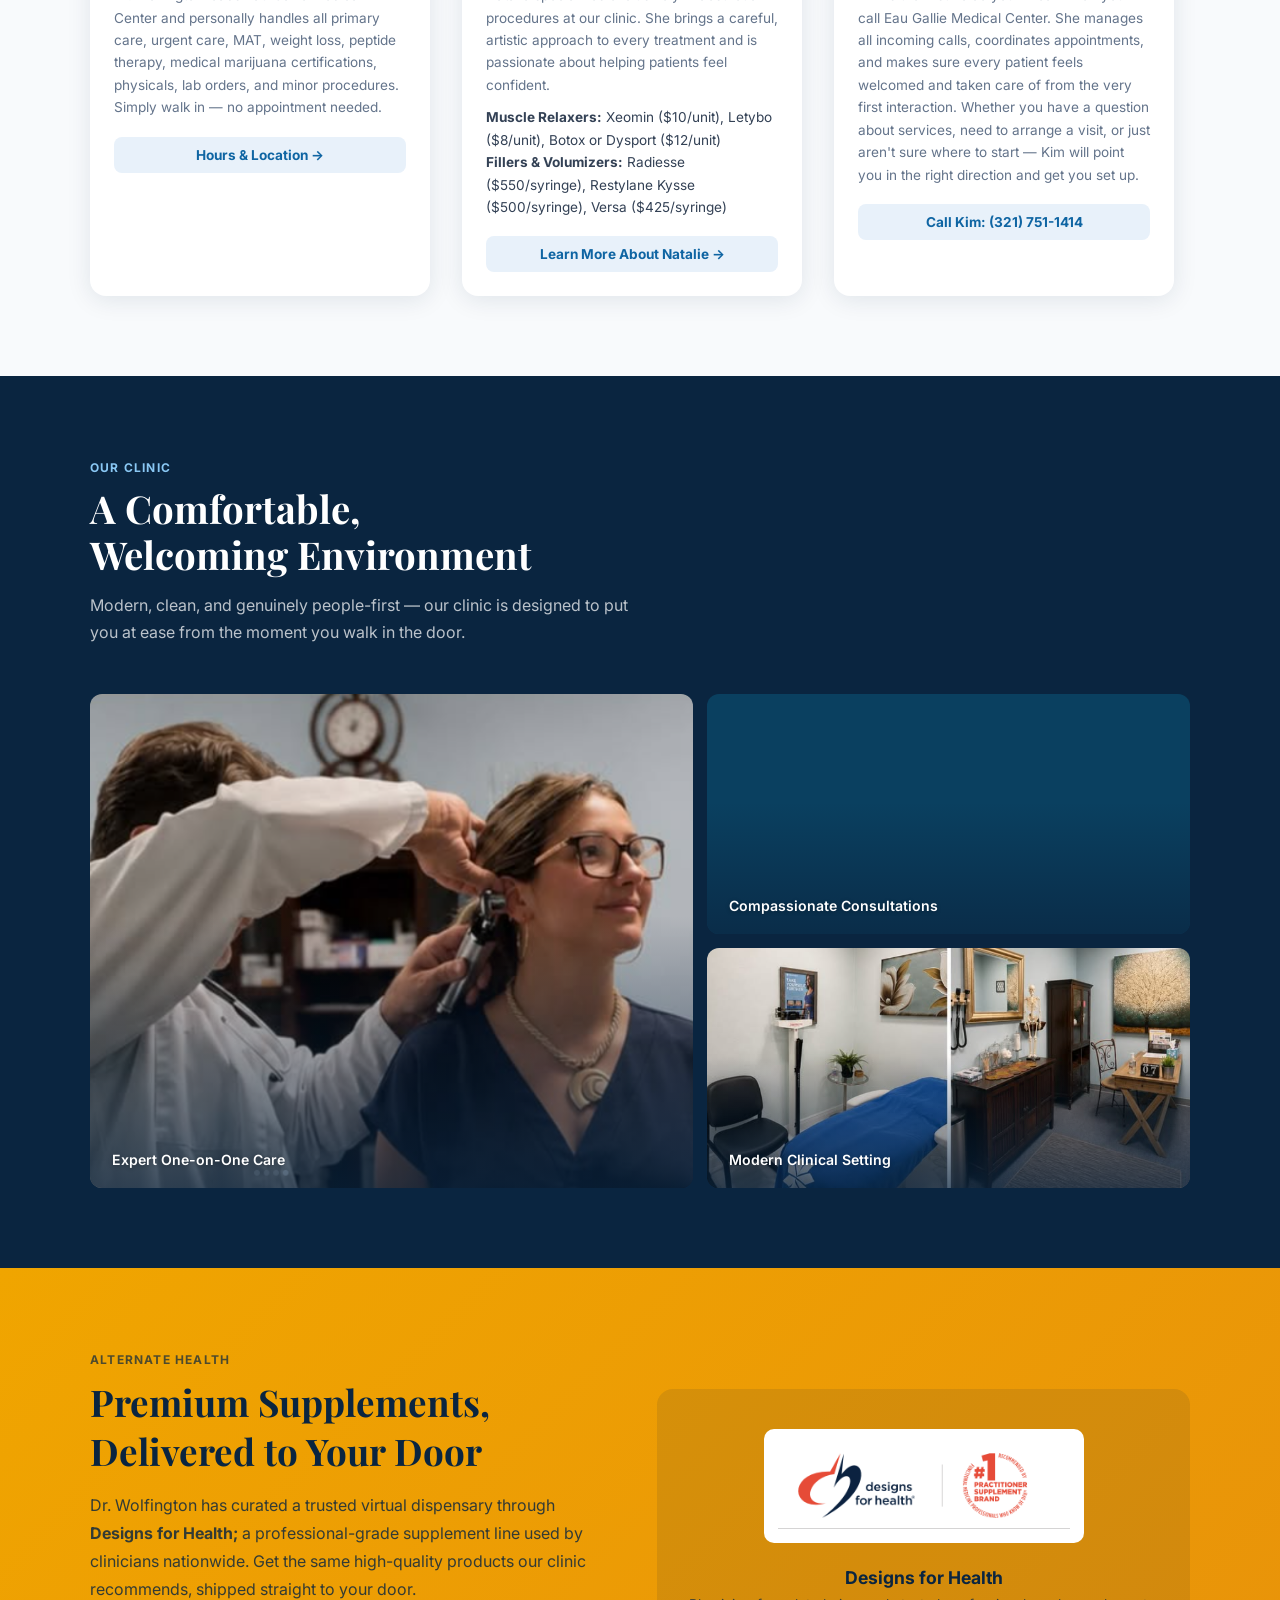
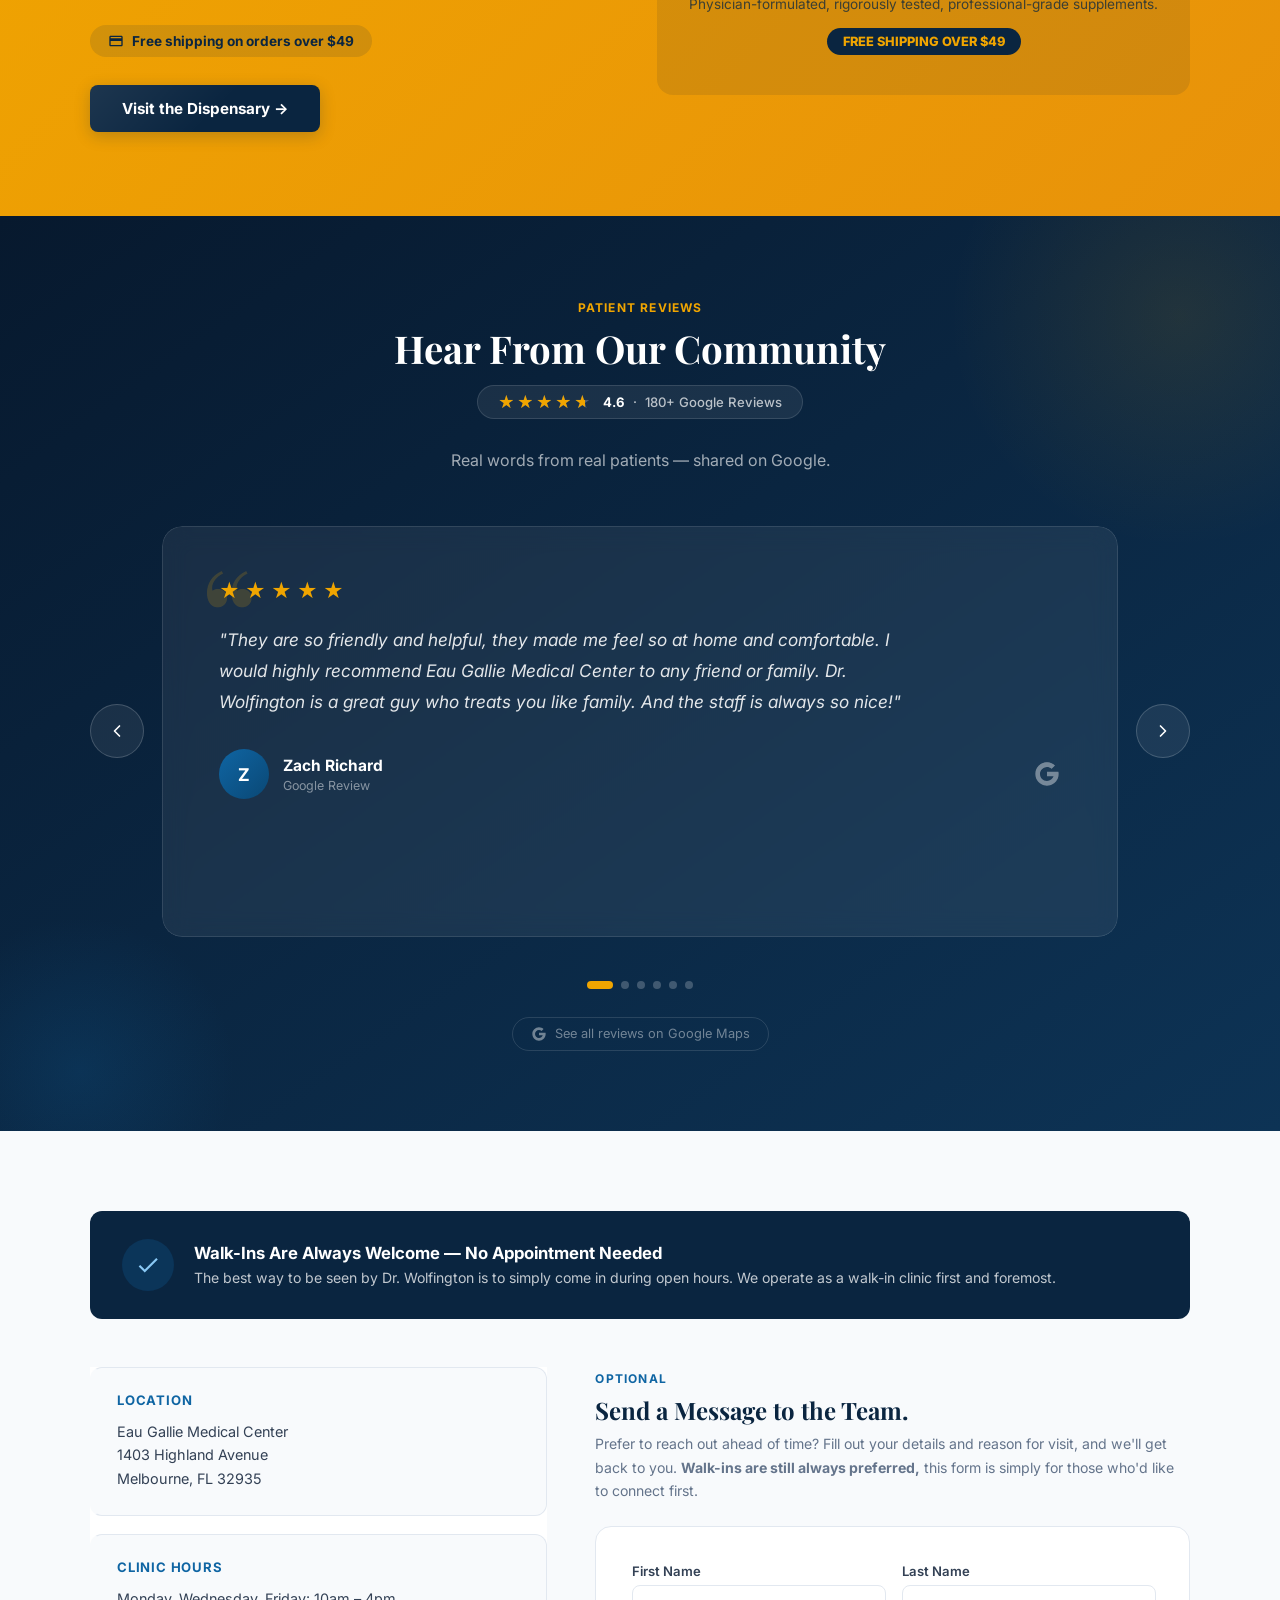
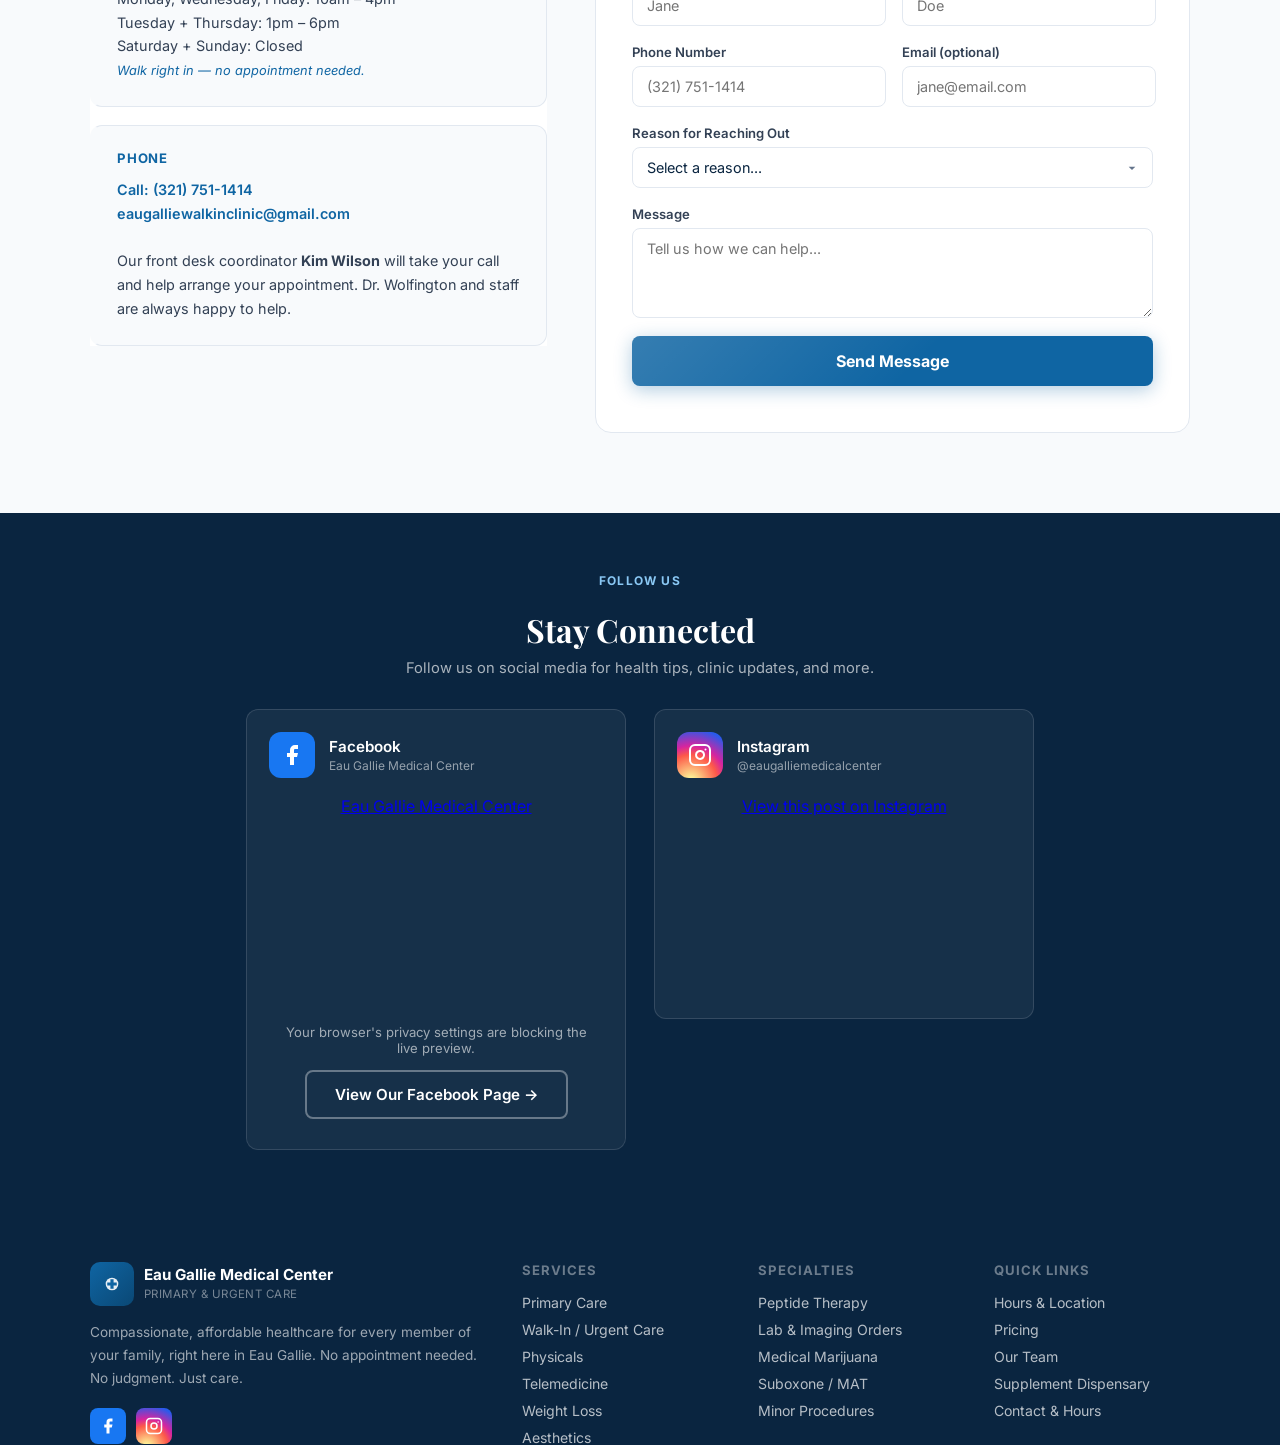
==== commit 02f8fc72: "Add files via upload" ====
--- a/index.html
+++ b/index.html
@@ -1,2517 +1,2517 @@
-<!DOCTYPE html>
-<html lang="en">
-<head>
-  <meta charset="UTF-8" />
-  <meta name="viewport" content="width=device-width, initial-scale=1.0" />
-  <title>Eau Gallie Medical Center | Primary Care & Urgent Care</title>
-  <meta name="description" content="Eau Gallie Medical Center offers primary care, urgent care, physicals, telemedicine, weight loss, aesthetics, and Suboxone treatment. Walk-ins always welcome." />
-  <link rel="preconnect" href="https://fonts.googleapis.com" />
-  <link rel="preconnect" href="https://fonts.gstatic.com" crossorigin />
-  <link href="https://fonts.googleapis.com/css2?family=Inter:wght@300;400;500;600;700;800&family=Playfair+Display:wght@600;700&display=swap" rel="stylesheet" />
-  <style>
-    *, *::before, *::after { box-sizing: border-box; margin: 0; padding: 0; }
-
-    :root {
-      --navy:    #0a2540;
-      --teal:    #0f65a3;
-      --teal-lt: #e8f1fa;
-      --accent:  #f0a500;
-      --gray-50: #f8fafc;
-      --gray-100:#f1f5f9;
-      --gray-200:#e2e8f0;
-      --gray-500:#64748b;
-      --gray-700:#334155;
-      --white:   #ffffff;
-      --radius:  12px;
-      --shadow:  0 4px 24px rgba(10,37,64,.10);
-      --shadow-lg: 0 12px 48px rgba(10,37,64,.16);
-    }
-
-    html { scroll-behavior: smooth; }
-    body { font-family: 'Inter', sans-serif; color: var(--navy); background: var(--white); }
-
-    /* ── NAV ── */
-    .nav {
-      position: sticky; top: 44px; z-index: 999;
-      background: var(--white);
-      box-shadow: 0 2px 16px rgba(10,37,64,.08);
-      display: flex; align-items: center; justify-content: space-between;
-      padding: 0 5%; height: 72px;
-    }
-    .nav-logo { display: flex; align-items: center; gap: 10px; text-decoration: none; }
-    .nav-logo-mark {
-      width: 44px; height: 44px; border-radius: 10px;
-      background: linear-gradient(135deg, var(--teal), #0a4875);
-      display: flex; align-items: center; justify-content: center;
-    }
-    .nav-logo-mark svg { width: 38px; height: 38px; }
-    .nav-logo-text { line-height: 1.1; }
-    .nav-logo-text strong { display: block; font-size: .95rem; font-weight: 700; color: var(--navy); }
-    .nav-logo-text span   { font-size: .72rem; color: var(--gray-500); letter-spacing: .04em; text-transform: uppercase; }
-    .nav-links { display: flex; align-items: center; gap: 28px; list-style: none; }
-    .nav-links a { text-decoration: none; font-size: .88rem; font-weight: 500; color: var(--gray-700); transition: color .2s; }
-    .nav-links a:hover { color: var(--teal); }
-    .nav-cta {
-      background: var(--teal); color: #fff;
-      border: none; border-radius: 8px;
-      padding: 10px 22px; font-size: .88rem; font-weight: 600;
-      cursor: pointer; text-decoration: none; transition: background .2s, transform .15s;
-    }
-    .nav-cta:hover { background: #0c5286; transform: translateY(-1px); }
-    .nav-mobile-btn { display: none; background: none; border: none; cursor: pointer; padding: 4px; }
-    .nav-mobile-btn span { display: block; width: 24px; height: 2px; background: var(--navy); margin: 5px 0; border-radius: 2px; transition: .3s; }
-    #mobile-menu { display: none; }
-
-    @media (max-width: 860px) {
-      .nav-links, .nav-cta { display: none; }
-      .nav-mobile-btn { display: block; }
-      #mobile-menu {
-        position: fixed; top: 72px; left: 0; right: 0; bottom: 0;
-        background: #fff; z-index: 998; padding: 32px 5%;
-        flex-direction: column; gap: 20px;
-      }
-      #mobile-menu.open { display: flex; }
-      #mobile-menu a {
-        font-size: 1.1rem; font-weight: 600; color: var(--navy);
-        text-decoration: none; padding: 10px 0; border-bottom: 1px solid var(--gray-200);
-      }
-      #mobile-menu .mob-cta {
-        background: var(--teal); color: #fff; border-radius: 8px;
-        padding: 14px; text-align: center; border-bottom: none; margin-top: 8px;
-      }
-      .mob-social {
-        display: flex; justify-content: space-between; align-items: center;
-        padding-bottom: 20px; border-bottom: 1px solid var(--gray-200);
-      }
-      .mob-social-btn {
-        display: flex; align-items: center; gap: 9px;
-        text-decoration: none; font-size: .88rem; font-weight: 700;
-        color: var(--navy); padding: 10px 16px;
-        border: 1.5px solid var(--gray-200); border-radius: 10px;
-        transition: border-color .2s, background .2s;
-        flex: 1; justify-content: center;
-      }
-      .mob-social-btn:first-child { margin-right: 10px; }
-      .mob-social-btn:hover { background: var(--gray-100); border-color: var(--gray-500); }
-      .mob-social-btn svg { width: 20px; height: 20px; flex-shrink: 0; }
-    }
-
-    /* ── HERO ── */
-    .hero {
-      background: linear-gradient(135deg, var(--navy) 0%, #0d3560 55%, #0a4a6e 100%);
-      color: #fff; padding: 80px 5% 90px; position: relative; overflow: hidden;
-    }
-    .hero::after {
-      content: ''; position: absolute; top: -60px; right: -80px;
-      width: 520px; height: 520px; border-radius: 50%;
-      background: rgba(15,101,163,.12); pointer-events: none;
-    }
-    .hero-inner { max-width: 1100px; margin: 0 auto; display: flex; align-items: center; gap: 56px; }
-    .hero-text { flex: 1; position: relative; z-index: 1; }
-    .hero-badge {
-      display: inline-flex; align-items: center; gap: 6px;
-      background: rgba(15,101,163,.22); border: 1px solid rgba(15,101,163,.4);
-      color: #8ac8f4; font-size: .78rem; font-weight: 600; letter-spacing: .06em;
-      text-transform: uppercase; padding: 6px 14px; border-radius: 100px; margin-bottom: 22px;
-    }
-    .hero-badge::before { content: ''; width: 7px; height: 7px; border-radius: 50%; background: #2d9cec; }
-    .hero h1 { font-family: 'Playfair Display', serif; font-size: clamp(2rem, 4.5vw, 3.2rem); line-height: 1.15; margin-bottom: 20px; }
-    .hero h1 em { color: #6ab9f1; font-style: normal; }
-    .hero p { font-size: 1.05rem; line-height: 1.7; color: rgba(255,255,255,.82); max-width: 500px; margin-bottom: 36px; }
-    .hero-btns { display: flex; gap: 14px; flex-wrap: wrap; }
-    .btn-primary {
-      background: var(--teal); color: #fff; border: none; border-radius: 8px;
-      padding: 14px 28px; font-size: .95rem; font-weight: 600;
-      cursor: pointer; text-decoration: none; transition: background .2s, transform .15s;
-      display: inline-block;
-    }
-    .btn-primary:hover { background: #0c5286; transform: translateY(-2px); }
-    .btn-outline {
-      background: transparent; color: #fff; border: 2px solid rgba(255,255,255,.35);
-      border-radius: 8px; padding: 13px 28px; font-size: .95rem; font-weight: 600;
-      cursor: pointer; text-decoration: none; transition: border-color .2s, background .2s;
-      display: inline-block;
-    }
-    .btn-outline:hover { border-color: #fff; background: rgba(255,255,255,.08); }
-    .hero-cards { display: flex; flex-direction: column; gap: 14px; min-width: 260px; position: relative; z-index: 1; }
-    .hero-card {
-      background: rgba(255,255,255,.10); border: 1px solid rgba(255,255,255,.16);
-      backdrop-filter: blur(8px); border-radius: var(--radius);
-      padding: 18px 22px; display: flex; align-items: center; gap: 14px;
-    }
-    .hero-card-icon {
-      width: 44px; height: 44px; border-radius: 10px;
-      background: rgba(15,101,163,.3); display: flex; align-items: center; justify-content: center; flex-shrink: 0;
-    }
-    .hero-card-icon svg { width: 22px; height: 22px; fill: #8ac8f4; }
-    .hero-card strong { display: block; font-size: .9rem; font-weight: 600; }
-    .hero-card span { font-size: .78rem; color: rgba(255,255,255,.7); }
-
-    @media (max-width: 820px) {
-      .hero-inner { flex-direction: column; }
-      .hero-cards { flex-direction: row; flex-wrap: wrap; }
-      .hero-card { flex: 1; min-width: 200px; }
-    }
-
-    /* ── TRUST BAR ── */
-    .trust-bar {
-      background: var(--teal-lt); border-top: 1px solid #d2e7f7; border-bottom: 1px solid #d2e7f7;
-      padding: 18px 5%; display: flex; align-items: center; justify-content: center;
-      gap: 40px; flex-wrap: wrap;
-    }
-    .trust-item { display: flex; align-items: center; gap: 9px; font-size: .85rem; font-weight: 600; color: #0a4067; }
-    .trust-item svg { width: 18px; height: 18px; fill: var(--teal); flex-shrink: 0; }
-
-    /* ── SECTION COMMONS ── */
-    .section { padding: 80px 5%; }
-    .section-inner { max-width: 1100px; margin: 0 auto; }
-    .section-label {
-      display: inline-block; font-size: .75rem; font-weight: 700; letter-spacing: .1em;
-      text-transform: uppercase; color: var(--teal); margin-bottom: 10px;
-    }
-    .section-title { font-family: 'Playfair Display', serif; font-size: clamp(1.6rem, 3vw, 2.4rem); line-height: 1.2; margin-bottom: 14px; }
-    .section-sub { font-size: 1rem; color: var(--gray-500); max-width: 560px; line-height: 1.7; }
-
-    /* ── SERVICES ── */
-    #services { background: var(--gray-50); }
-    .services-grid { display: grid; grid-template-columns: repeat(auto-fill, minmax(240px, 1fr)); gap: 22px; margin-top: 48px; }
-    .service-card {
-      background: #fff; border-radius: var(--radius); padding: 30px 24px;
-      box-shadow: var(--shadow); border: 1px solid var(--gray-200);
-      transition: box-shadow .25s, transform .2s;
-    }
-    .service-card:hover { box-shadow: var(--shadow-lg); transform: translateY(-4px); }
-    .svc-icon {
-      width: 52px; height: 52px; border-radius: 12px;
-      background: var(--teal-lt); display: flex; align-items: center; justify-content: center;
-      margin-bottom: 18px;
-    }
-    .svc-icon svg { width: 26px; height: 26px; fill: var(--teal); }
-    .service-card h3 { font-size: 1rem; font-weight: 700; margin-bottom: 8px; }
-    .service-card p { font-size: .85rem; color: var(--gray-500); line-height: 1.65; }
-
-    /* ── SUBOXONE HIGHLIGHT ── */
-    .suboxone-section {
-      background: linear-gradient(135deg, #0a2540, #0d3a5c);
-      color: #fff; padding: 80px 5%; position: relative; overflow: hidden;
-    }
-    .suboxone-section::before {
-      content: ''; position: absolute; width: 400px; height: 400px;
-      border-radius: 50%; background: rgba(15,101,163,.1);
-      top: -80px; left: -100px; pointer-events: none;
-    }
-    .suboxone-inner { max-width: 1100px; margin: 0 auto; display: flex; gap: 64px; align-items: center; }
-    .suboxone-text { flex: 1; }
-    .suboxone-text .section-label { color: #8ac8f4; }
-    .suboxone-text h2 { font-family: 'Playfair Display', serif; font-size: clamp(1.6rem,3vw,2.3rem); margin-bottom: 18px; }
-    .suboxone-text p { color: rgba(255,255,255,.82); font-size: 1rem; line-height: 1.75; margin-bottom: 14px; }
-    .suboxone-promise {
-      display: flex; flex-direction: column; gap: 12px; margin: 28px 0 36px;
-    }
-    .suboxone-promise li {
-      display: flex; gap: 12px; align-items: flex-start;
-      font-size: .92rem; color: rgba(255,255,255,.88); list-style: none;
-    }
-    .suboxone-promise li::before {
-      content: ''; width: 20px; height: 20px; border-radius: 50%;
-      background: var(--teal); flex-shrink: 0; margin-top: 2px;
-      background-image: url("data:image/svg+xml,%3Csvg xmlns='http://www.w3.org/2000/svg' viewBox='0 0 24 24' fill='white'%3E%3Cpath d='M9 16.2L4.8 12l-1.4 1.4L9 19 21 7l-1.4-1.4L9 16.2z'/%3E%3C/svg%3E");
-      background-size: 14px; background-repeat: no-repeat; background-position: center;
-    }
-    .suboxone-price-box {
-      background: rgba(255,255,255,.1); border: 1px solid rgba(255,255,255,.2);
-      border-radius: var(--radius); padding: 32px; min-width: 260px; flex-shrink: 0;
-    }
-    .suboxone-price-box h4 { font-size: .8rem; text-transform: uppercase; letter-spacing: .08em; color: #8ac8f4; margin-bottom: 18px; }
-    .price-row { display: flex; justify-content: space-between; align-items: center; padding: 10px 0; border-bottom: 1px solid rgba(255,255,255,.12); }
-    .price-row:last-child { border-bottom: none; }
-    .price-row span:first-child { font-size: .88rem; color: rgba(255,255,255,.8); }
-    .price-row strong { font-size: 1rem; color: #fff; }
-
-    @media (max-width: 760px) {
-      .suboxone-inner { flex-direction: column; }
-      .suboxone-price-box { width: 100%; }
-    }
-
-    /* ── PRICING ── */
-    #pricing { background: #fff; }
-    .pricing-tabs { display: flex; gap: 10px; flex-wrap: wrap; margin: 36px 0 32px; }
-    .tab-btn {
-      padding: 9px 20px; border-radius: 100px; font-size: .85rem; font-weight: 600;
-      border: 2px solid var(--gray-200); background: #fff; color: var(--gray-700);
-      cursor: pointer; transition: all .2s;
-    }
-    .tab-btn.active, .tab-btn:hover { border-color: var(--teal); background: var(--teal); color: #fff; }
-    .pricing-table { display: none; }
-    .pricing-table.active { display: block; }
-    .price-grid { display: grid; grid-template-columns: repeat(auto-fill, minmax(280px, 1fr)); gap: 18px; }
-    .price-card {
-      background: var(--gray-50); border-radius: var(--radius); padding: 24px 28px;
-      border: 1px solid var(--gray-200); display: flex; justify-content: space-between; align-items: center;
-    }
-    .price-card-name { font-weight: 600; font-size: .95rem; }
-    .price-card-sub { font-size: .8rem; color: var(--gray-500); margin-top: 3px; }
-    .price-amount { font-size: 1.4rem; font-weight: 800; color: var(--teal); white-space: nowrap; }
-    .price-note { font-size: .78rem; color: var(--gray-500); margin-top: 24px; }
-
-    /* ── TEAM ── */
-    #team { background: var(--gray-50); }
-    .team-grid { display: flex; gap: 32px; flex-wrap: wrap; margin-top: 48px; }
-    .team-card {
-      background: #fff; border-radius: 16px; overflow: hidden;
-      box-shadow: var(--shadow); flex: 1; min-width: 260px; max-width: 340px;
-    }
-    .team-avatar {
-      aspect-ratio: 4 / 5; background: var(--white);
-      display: flex; align-items: center; justify-content: center; overflow: hidden;
-    }
-    .team-avatar svg { width: 80px; height: 80px; fill: rgba(255,255,255,.35); }
-    .team-info { padding: 24px; }
-    .team-info h3 { font-size: 1.1rem; font-weight: 700; margin-bottom: 4px; }
-    .team-info .role { font-size: .82rem; color: var(--teal); font-weight: 600; text-transform: uppercase; letter-spacing: .06em; margin-bottom: 12px; }
-    .team-info p { font-size: .85rem; color: var(--gray-500); line-height: 1.65; }
-    .team-book {
-      display: block; margin: 18px 0 0; text-align: center;
-      padding: 10px; background: var(--teal-lt); color: var(--teal);
-      font-weight: 700; font-size: .85rem; border-radius: 8px;
-      text-decoration: none; transition: background .2s;
-    }
-    .team-book:hover { background: var(--teal); color: #fff; }
-
-    /* ── DISPENSARY ── */
-    #dispensary {
-      background: linear-gradient(135deg, #f0a500 0%, #e8920a 100%);
-      padding: 80px 5%;
-    }
-    .dispensary-inner { max-width: 1100px; margin: 0 auto; display: flex; gap: 60px; align-items: center; }
-    .dispensary-text { flex: 1; color: var(--navy); }
-    .dispensary-text .section-label { color: var(--navy); opacity: .7; }
-    .dispensary-text h2 { font-family: 'Playfair Display', serif; font-size: clamp(1.6rem,3vw,2.3rem); margin-bottom: 16px; color: var(--navy); }
-    .dispensary-text p { font-size: 1rem; line-height: 1.75; color: rgba(10,37,64,.82); margin-bottom: 12px; }
-    .dispensary-badge {
-      display: inline-flex; align-items: center; gap: 8px;
-      background: rgba(10,37,64,.12); border-radius: 100px;
-      padding: 8px 18px; font-size: .85rem; font-weight: 700; color: var(--navy);
-      margin: 10px 0 28px;
-    }
-    .dispensary-badge svg { width: 16px; height: 16px; fill: var(--navy); }
-    .btn-dark {
-      background: var(--navy); color: #fff; text-decoration: none;
-      padding: 14px 32px; border-radius: 8px; font-weight: 700; font-size: .95rem;
-      display: inline-block; transition: background .2s, transform .15s;
-    }
-    .btn-dark:hover { background: #0d3a5c; transform: translateY(-2px); }
-    .dispensary-visual {
-      background: rgba(10,37,64,.1); border-radius: 16px; padding: 40px 32px;
-      min-width: 260px; text-align: center;
-    }
-    .dispensary-visual svg { width: 72px; height: 72px; fill: var(--navy); opacity: .7; margin-bottom: 20px; }
-    .dispensary-visual h4 { font-size: 1.1rem; font-weight: 700; color: var(--navy); margin-bottom: 8px; }
-    .dispensary-visual p { font-size: .85rem; color: rgba(10,37,64,.75); }
-    .shipping-pill {
-      display: inline-block; background: var(--navy); color: #f0a500;
-      font-weight: 800; font-size: .8rem; padding: 6px 16px; border-radius: 100px; margin-top: 16px;
-    }
-
-    @media (max-width: 760px) {
-      .dispensary-inner { flex-direction: column; }
-    }
-
-    /* ── TELEMEDICINE STRIP ── */
-    .tele-strip {
-      background: var(--teal-lt); border-top: 1px solid #d2e7f7; border-bottom: 1px solid #d2e7f7;
-      padding: 56px 5%;
-    }
-    .tele-inner { max-width: 1100px; margin: 0 auto; display: flex; align-items: center; gap: 48px; flex-wrap: wrap; }
-    /* icon now inside .tele-icon-wrap */
-    .tele-text h2 { font-family: 'Playfair Display', serif; font-size: 1.8rem; margin-bottom: 10px; }
-    .tele-text p { color: var(--gray-500); font-size: .95rem; line-height: 1.7; max-width: 480px; }
-    .tele-price { font-size: 1.8rem; font-weight: 800; color: var(--teal); margin-top: 8px; }
-
-    /* ── BOOKING ── */
-    #book { background: var(--white); }
-    .booking-layout { display: flex; gap: 56px; align-items: flex-start; margin-top: 48px; }
-    .booking-form-wrap { flex: 1; }
-    .booking-form {
-      background: var(--gray-50); border-radius: 16px; padding: 36px;
-      border: 1px solid var(--gray-200);
-    }
-    .form-row { display: flex; gap: 16px; }
-    .form-group { display: flex; flex-direction: column; gap: 6px; margin-bottom: 18px; flex: 1; }
-    .form-group label { font-size: .82rem; font-weight: 600; color: var(--gray-700); }
-    .form-group input, .form-group select, .form-group textarea {
-      padding: 11px 14px; border: 1.5px solid var(--gray-200); border-radius: 8px;
-      font-size: .9rem; font-family: inherit; color: var(--navy);
-      background: #fff; transition: border-color .2s;
-      -webkit-appearance: none; appearance: none;
-    }
-    .form-group input:focus, .form-group select:focus, .form-group textarea:focus {
-      outline: none; border-color: var(--teal); box-shadow: 0 0 0 3px rgba(15,101,163,.12);
-    }
-    .form-group textarea { resize: vertical; min-height: 90px; }
-    .form-submit {
-      width: 100%; padding: 15px; background: var(--teal); color: #fff;
-      border: none; border-radius: 8px; font-size: 1rem; font-weight: 700;
-      cursor: pointer; transition: background .2s; font-family: inherit;
-    }
-    .form-submit:hover { background: #0c5286; }
-    .booking-info { min-width: 260px; display: flex; flex-direction: column; gap: 20px; }
-    .info-card {
-      background: var(--gray-50); border-radius: var(--radius);
-      padding: 24px; border: 1px solid var(--gray-200);
-    }
-    .info-card h4 { font-size: .82rem; font-weight: 700; text-transform: uppercase; letter-spacing: .06em; color: var(--teal); margin-bottom: 12px; }
-    .info-card p, .info-card address { font-size: .9rem; color: var(--gray-700); line-height: 1.65; font-style: normal; }
-    .info-card a { color: var(--teal); text-decoration: none; font-weight: 600; }
-
-    @media (max-width: 820px) {
-      .booking-layout { flex-direction: column; }
-      .form-row { flex-direction: column; gap: 0; }
-      .booking-info { width: 100%; }
-    }
-
-    /* ── TOAST ── */
-    #toast {
-      position: fixed; bottom: 32px; right: 32px; z-index: 9999;
-      background: var(--navy); color: #fff; padding: 14px 24px;
-      border-radius: 10px; font-size: .9rem; font-weight: 600;
-      box-shadow: var(--shadow-lg); transform: translateY(120%);
-      transition: transform .35s cubic-bezier(.34,1.56,.64,1);
-      pointer-events: none;
-    }
-    #toast.show { transform: translateY(0); }
-    #toast.error { background: #b3261e; }
-
-    /* ── FOOTER ── */
-    footer {
-      background: var(--navy); color: rgba(255,255,255,.75);
-      padding: 56px 5% 32px;
-    }
-    .footer-grid { max-width: 1100px; margin: 0 auto; display: grid; grid-template-columns: 2fr 1fr 1fr 1fr; gap: 40px; margin-bottom: 48px; }
-    .footer-brand .nav-logo-text strong { color: #fff; }
-    .footer-brand .nav-logo-text span { color: rgba(255,255,255,.45); }
-    .footer-brand p { font-size: .85rem; line-height: 1.7; margin-top: 14px; color: rgba(255,255,255,.6); }
-    .footer-col h5 { font-size: .82rem; text-transform: uppercase; letter-spacing: .08em; color: rgba(255,255,255,.4); margin-bottom: 16px; }
-    .footer-col a { display: block; font-size: .88rem; color: rgba(255,255,255,.7); text-decoration: none; margin-bottom: 10px; transition: color .2s; }
-    .footer-col a:hover { color: #fff; }
-    .footer-bottom { max-width: 1100px; margin: 0 auto; border-top: 1px solid rgba(255,255,255,.1); padding-top: 24px; display: flex; justify-content: space-between; flex-wrap: wrap; gap: 12px; font-size: .8rem; color: rgba(255,255,255,.4); }
-
-    @media (max-width: 820px) {
-      .footer-grid { grid-template-columns: 1fr 1fr; }
-    }
-    @media (max-width: 500px) {
-      .footer-grid { grid-template-columns: 1fr; }
-    }
-
-    /* ── MODAL ── */
-    .modal-overlay {
-      display: none; position: fixed; inset: 0; z-index: 2000;
-      background: rgba(10,37,64,.55); backdrop-filter: blur(4px);
-      align-items: center; justify-content: center; padding: 20px;
-    }
-    .modal-overlay.open { display: flex; }
-    .modal {
-      background: #fff; border-radius: 16px; padding: 36px;
-      max-width: 520px; width: 100%; position: relative;
-      box-shadow: var(--shadow-lg);
-    }
-    .modal-close {
-      position: absolute; top: 16px; right: 16px;
-      background: none; border: none; cursor: pointer; font-size: 1.4rem; color: var(--gray-500);
-    }
-    .modal h2 { font-family: 'Playfair Display', serif; font-size: 1.5rem; margin-bottom: 10px; }
-    .modal p { color: var(--gray-500); font-size: .9rem; line-height: 1.65; margin-bottom: 20px; }
-
-    /* scrolled nav */
-    .nav.scrolled { box-shadow: 0 4px 24px rgba(10,37,64,.14); }
-
-    /* ━━━━━━━━━━━━━━━━━━━━━━━━━━━━━━━━━━━━━━
-       PROFESSIONAL POLISH
-    ━━━━━━━━━━━━━━━━━━━━━━━━━━━━━━━━━━━━━━ */
-
-    /* Custom scrollbar */
-    ::-webkit-scrollbar { width: 5px; }
-    ::-webkit-scrollbar-track { background: var(--gray-100); }
-    ::-webkit-scrollbar-thumb { background: linear-gradient(180deg, var(--teal), #0a4875); border-radius: 3px; }
-
-    /* Text selection */
-    ::selection { background: rgba(15,101,163,.18); color: var(--navy); }
-
-    /* ── SCROLL-IN ANIMATIONS ── */
-    [data-animate] {
-      opacity: 0;
-      transform: translateY(30px);
-      transition: opacity .7s cubic-bezier(.22,1,.36,1), transform .7s cubic-bezier(.22,1,.36,1);
-    }
-    [data-animate].in-view { opacity: 1; transform: translateY(0); }
-
-    [data-stagger] > * {
-      opacity: 0; transform: translateY(22px);
-      transition: opacity .6s cubic-bezier(.22,1,.36,1), transform .6s cubic-bezier(.22,1,.36,1);
-    }
-    [data-stagger].in-view > * { opacity: 1; transform: translateY(0); }
-    [data-stagger].in-view > *:nth-child(1)  { transition-delay: .04s; }
-    [data-stagger].in-view > *:nth-child(2)  { transition-delay: .10s; }
-    [data-stagger].in-view > *:nth-child(3)  { transition-delay: .16s; }
-    [data-stagger].in-view > *:nth-child(4)  { transition-delay: .22s; }
-    [data-stagger].in-view > *:nth-child(5)  { transition-delay: .28s; }
-    [data-stagger].in-view > *:nth-child(6)  { transition-delay: .34s; }
-    [data-stagger].in-view > *:nth-child(7)  { transition-delay: .40s; }
-    [data-stagger].in-view > *:nth-child(8)  { transition-delay: .46s; }
-    [data-stagger].in-view > *:nth-child(9)  { transition-delay: .52s; }
-    [data-stagger].in-view > *:nth-child(10) { transition-delay: .58s; }
-
-    /* ── HERO ENHANCEMENTS ── */
-    .hero::before {
-      content: ''; position: absolute;
-      bottom: -90px; left: 8%;
-      width: 260px; height: 260px; border-radius: 50%;
-      background: rgba(15,101,163,.07);
-      animation: float 9s ease-in-out infinite;
-      pointer-events: none; z-index: 0;
-    }
-    @keyframes float {
-      0%,100% { transform: translateY(0) scale(1); }
-      50% { transform: translateY(-22px) scale(1.05); }
-    }
-
-    /* Pulsing live dot on badge */
-    .hero-badge::before { animation: pulse-dot 2.4s ease-in-out infinite; }
-    @keyframes pulse-dot {
-      0%,100% { box-shadow: 0 0 0 0 rgba(0,217,192,.65); }
-      55%      { box-shadow: 0 0 0 8px rgba(0,217,192,0); }
-    }
-
-    /* ── NAV: animated underlines ── */
-    .nav-links a { position: relative; }
-    .nav-links a::after {
-      content: ''; position: absolute; bottom: -3px; left: 0;
-      width: 0; height: 2px; background: var(--teal); border-radius: 2px;
-      transition: width .28s cubic-bezier(.22,1,.36,1);
-    }
-    .nav-links a:hover::after { width: 100%; }
-
-    /* ── BUTTONS: glow + sheen ── */
-    .btn-primary, .nav-cta, .form-submit {
-      box-shadow: 0 4px 18px rgba(15,101,163,.32);
-      position: relative; overflow: hidden;
-    }
-    .btn-primary::before, .nav-cta::before, .form-submit::before {
-      content: ''; position: absolute; inset: 0;
-      background: linear-gradient(135deg, rgba(255,255,255,.16) 0%, transparent 55%);
-      pointer-events: none;
-    }
-    .btn-primary:hover, .nav-cta:hover, .form-submit:hover {
-      box-shadow: 0 6px 26px rgba(15,101,163,.44);
-    }
-    .btn-dark { box-shadow: 0 4px 16px rgba(10,37,64,.22); position: relative; overflow: hidden; }
-    .btn-dark::before {
-      content: ''; position: absolute; inset: 0;
-      background: linear-gradient(135deg, rgba(255,255,255,.08) 0%, transparent 55%);
-      pointer-events: none;
-    }
-    .btn-dark:hover { box-shadow: 0 6px 26px rgba(10,37,64,.38); }
-
-    /* ── SERVICE CARDS: top-accent reveal ── */
-    .service-card { position: relative; overflow: hidden; }
-    .service-card::after {
-      content: ''; position: absolute; top: 0; left: 0; right: 0; height: 3px;
-      background: linear-gradient(90deg, var(--teal), #6ab9f1);
-      transform: scaleX(0); transform-origin: left;
-      transition: transform .32s cubic-bezier(.22,1,.36,1);
-    }
-    .service-card:hover::after { transform: scaleX(1); }
-    .svc-icon { transition: transform .28s cubic-bezier(.34,1.56,.64,1), background .25s; }
-    .svc-icon svg { transition: fill .25s; }
-    .service-card:hover .svc-icon { transform: scale(1.14); background: var(--teal); }
-    .service-card:hover .svc-icon svg { fill: #fff; }
-
-    /* ── PRICE CARDS: hover glow ── */
-    .price-card { transition: border-color .2s, box-shadow .22s, transform .2s; }
-    .price-card:hover {
-      border-color: var(--teal);
-      box-shadow: 0 0 0 1px var(--teal), var(--shadow);
-      transform: translateY(-3px);
-    }
-    .price-amount { transition: color .2s; }
-    .price-card:hover .price-amount { color: #0c5286; }
-
-    /* ── TEAM CARDS: lift + overlay ── */
-    .team-card { transition: box-shadow .3s, transform .3s; }
-    .team-card:hover { box-shadow: var(--shadow-lg); transform: translateY(-6px); }
-    .team-avatar { position: relative; }
-    .team-avatar::after {
-      content: ''; position: absolute; inset: 0;
-      background: linear-gradient(to top, rgba(15,101,163,.4), transparent 60%);
-      opacity: 0; transition: opacity .3s;
-    }
-    .team-card:hover .team-avatar::after { opacity: 1; }
-
-    /* ── INFO CARDS: left-border accent ── */
-    .info-card {
-      border-left: 3px solid transparent;
-      transition: border-left-color .2s, box-shadow .2s;
-    }
-    .info-card:hover { border-left-color: var(--teal); box-shadow: var(--shadow); }
-
-    /* ── CUSTOM SELECT ARROW ── */
-    .form-group select {
-      background-image: url("data:image/svg+xml,%3Csvg xmlns='http://www.w3.org/2000/svg' width='16' height='16' viewBox='0 0 24 24' fill='%2364748b'%3E%3Cpath d='M7 10l5 5 5-5z'/%3E%3C/svg%3E");
-      background-repeat: no-repeat;
-      background-position: right 12px center;
-      padding-right: 36px; cursor: pointer;
-    }
-
-    /* ── SUBOXONE: second ambient orb ── */
-    .suboxone-section::after {
-      content: ''; position: absolute; bottom: -60px; right: -60px;
-      width: 300px; height: 300px; border-radius: 50%;
-      background: rgba(15,101,163,.07); pointer-events: none;
-    }
-
-    /* ── TELE STRIP: icon ring pulse ── */
-    .tele-icon-wrap {
-      width: 80px; height: 80px; border-radius: 50%;
-      background: rgba(15,101,163,.18);
-      display: flex; align-items: center; justify-content: center;
-      flex-shrink: 0; position: relative;
-    }
-    .tele-icon-wrap svg { width: 40px; height: 40px; fill: var(--teal); }
-    .tele-icon-wrap::before {
-      content: ''; position: absolute; inset: -10px; border-radius: 50%;
-      border: 2px solid rgba(15,101,163,.25);
-      animation: ring-pulse 3s ease-out infinite;
-    }
-    @keyframes ring-pulse {
-      0%   { transform: scale(1); opacity: 1; }
-      100% { transform: scale(1.35); opacity: 0; }
-    }
-
-    /* ── DISPENSARY CARD HOVER ── */
-    .dispensary-visual { transition: transform .28s, background .25s; }
-    .dispensary-visual:hover { transform: translateY(-5px); background: rgba(10,37,64,.18); }
-
-    /* ── FOOTER: link nudge ── */
-    .footer-col a { transition: color .2s, padding-left .22s; }
-    .footer-col a:hover { color: #fff; padding-left: 6px; }
-
-    /* ── STATS STRIP ── */
-    .stats-strip { background: var(--white); border-bottom: 1px solid var(--gray-200); padding: 0 5%; }
-    .stats-inner { max-width: 1100px; margin: 0 auto; display: flex; flex-wrap: wrap; }
-    .stat-item {
-      flex: 1; min-width: 150px; padding: 38px 20px;
-      text-align: center; border-right: 1px solid var(--gray-200); position: relative;
-    }
-    .stat-item:last-child { border-right: none; }
-    .stat-item::after {
-      content: ''; position: absolute; bottom: 0; left: 50%; transform: translateX(-50%);
-      width: 0; height: 2px; background: var(--teal);
-      transition: width .35s cubic-bezier(.22,1,.36,1);
-    }
-    .stat-item:hover::after { width: 60%; }
-    .stat-num {
-      font-family: 'Playfair Display', serif;
-      font-size: 2.5rem; font-weight: 700; line-height: 1;
-      color: var(--navy); margin-bottom: 8px; display: block;
-    }
-    .stat-num em { color: var(--teal); font-style: normal; }
-    .stat-label { font-size: .76rem; font-weight: 700; letter-spacing: .08em; text-transform: uppercase; color: var(--gray-500); }
-
-    /* ── BACK-TO-TOP ── */
-    #back-to-top {
-      position: fixed; bottom: 92px; right: 28px; z-index: 998;
-      width: 44px; height: 44px; border-radius: 50%;
-      background: var(--navy); border: none; cursor: pointer;
-      display: flex; align-items: center; justify-content: center;
-      box-shadow: var(--shadow-lg); opacity: 0; transform: translateY(14px);
-      transition: opacity .3s, transform .3s, background .2s; pointer-events: none;
-    }
-    #back-to-top.visible { opacity: 1; transform: translateY(0); pointer-events: auto; }
-    #back-to-top:hover { background: var(--teal); }
-    #back-to-top svg { width: 20px; height: 20px; fill: #fff; }
-
-    /* ── SERVICE CARDS: clickable ── */
-    .service-card { cursor: pointer; }
-    .service-card:focus-visible { outline: 2px solid var(--teal); outline-offset: 3px; }
-    .learn-chip {
-      display: inline-flex; align-items: center; gap: 5px;
-      margin-top: 14px; font-size: .78rem; font-weight: 700;
-      color: var(--teal); transition: gap .2s;
-    }
-    .learn-chip svg { width: 13px; height: 13px; fill: var(--teal); flex-shrink: 0; transition: transform .2s; }
-    .service-card:hover .learn-chip { gap: 8px; }
-    .service-card:hover .learn-chip svg { transform: translateX(2px); }
-
-    /* ── SERVICE DETAIL MODAL ── */
-    .svc-modal-icon {
-      width: 60px; height: 60px; border-radius: 14px;
-      background: var(--teal-lt); display: flex; align-items: center; justify-content: center;
-      margin-bottom: 16px; flex-shrink: 0;
-    }
-    .svc-modal-icon svg { width: 30px; height: 30px; fill: var(--teal); }
-    .svc-modal-tags { display: flex; flex-wrap: wrap; gap: 6px; margin: 10px 0 20px; }
-    .svc-tag {
-      background: var(--teal-lt); color: #0a4067;
-      font-size: .73rem; font-weight: 700; letter-spacing: .04em;
-      padding: 4px 12px; border-radius: 100px;
-    }
-    .svc-modal-body h4 {
-      font-size: .76rem; font-weight: 700; text-transform: uppercase;
-      letter-spacing: .09em; color: var(--teal); margin: 22px 0 8px;
-    }
-    .svc-modal-body p { font-size: .91rem; color: var(--gray-700); line-height: 1.74; margin-bottom: 8px; }
-    .svc-modal-body ul { list-style: none; display: flex; flex-direction: column; gap: 7px; margin-bottom: 4px; }
-    .svc-modal-body ul li {
-      display: flex; gap: 10px; align-items: flex-start;
-      font-size: .9rem; color: var(--gray-700); line-height: 1.6;
-    }
-    .svc-modal-body ul li::before {
-      content: ''; width: 17px; height: 17px; border-radius: 50%; flex-shrink: 0; margin-top: 3px;
-      background: var(--teal-lt);
-      background-image: url("data:image/svg+xml,%3Csvg xmlns='http://www.w3.org/2000/svg' viewBox='0 0 24 24' fill='%230f65a3'%3E%3Cpath d='M9 16.2L4.8 12l-1.4 1.4L9 19 21 7l-1.4-1.4L9 16.2z'/%3E%3C/svg%3E");
-      background-size: 11px; background-repeat: no-repeat; background-position: center;
-    }
-    .svc-price-box {
-      background: var(--gray-50); border: 1px solid var(--gray-200); border-radius: 10px;
-      padding: 14px 18px; margin-top: 20px;
-      display: flex; justify-content: space-between; align-items: center; flex-wrap: wrap; gap: 8px;
-    }
-    .svc-price-box span { font-size: .85rem; color: var(--gray-500); }
-    .svc-price-box strong { font-size: 1.25rem; font-weight: 800; color: var(--teal); }
-    .svc-modal-actions { display: flex; gap: 12px; margin-top: 22px; }
-    .svc-modal-actions a { flex: 1; text-align: center; }
-    .btn-ghost {
-      flex: 1; padding: 13px; background: var(--gray-100); color: var(--gray-700);
-      border: 1.5px solid var(--gray-200); border-radius: 8px;
-      font-size: .9rem; font-weight: 600; cursor: pointer;
-      font-family: inherit; transition: background .2s;
-    }
-    .btn-ghost:hover { background: var(--gray-200); }
-    #svc-overlay .modal { max-height: 88vh; overflow-y: auto; scroll-behavior: smooth; }
-    #svc-overlay .modal::-webkit-scrollbar { width: 4px; }
-    #svc-overlay .modal::-webkit-scrollbar-thumb { background: var(--teal); border-radius: 2px; }
-    .modal h2 { margin-bottom: 4px; }
-
-    /* ── NATALIE BIO MODAL ── */
-    #natalie-overlay .modal { max-width: 760px; max-height: 88vh; overflow-y: auto; scroll-behavior: smooth; }
-    #natalie-overlay .modal::-webkit-scrollbar { width: 4px; }
-    #natalie-overlay .modal::-webkit-scrollbar-thumb { background: var(--teal); border-radius: 2px; }
-    .natalie-modal-body { display: flex; gap: 28px; align-items: flex-start; }
-    .natalie-modal-img {
-      flex: 0 0 200px; width: 200px; border-radius: 12px;
-      overflow: hidden; background: var(--gray-100);
-    }
-    .natalie-modal-img img { width: 100%; height: 100%; object-fit: cover; display: block; }
-    .natalie-modal-text { flex: 1; min-width: 0; }
-    .natalie-modal-text p { color: var(--gray-700); font-size: .9rem; line-height: 1.75; margin-bottom: 14px; }
-    @media (max-width: 640px) {
-      .natalie-modal-body { flex-direction: column; }
-      .natalie-modal-img { width: 100%; max-width: 220px; margin: 0 auto; }
-    }
-
-    /* ── RESPONSIVE EXTRAS ── */
-    @media (max-width: 600px) {
-      .stat-item { flex: 0 0 50%; border-bottom: 1px solid var(--gray-200); }
-      .stat-item:nth-child(even) { border-right: none; }
-      .stat-item:nth-last-child(-n+2) { border-bottom: none; }
-      .hero-btns { flex-direction: column; }
-      .hero-btns a { text-align: center; }
-      .tele-inner { flex-direction: column; gap: 24px; }
-    }
-
-    /* ── ANNOUNCE BAR ── */
-    .announce-bar {
-      background: var(--teal);
-      color: #fff;
-      text-align: center;
-      padding: 11px 5%;
-      font-size: .85rem;
-      font-weight: 600;
-      letter-spacing: .015em;
-      display: flex;
-      align-items: center;
-      justify-content: center;
-      gap: 14px;
-      position: sticky;
-      top: 0;
-      z-index: 1000;
-    }
-    .announce-dot {
-      width: 9px; height: 9px; border-radius: 50%;
-      background: rgba(255,255,255,.95);
-      flex-shrink: 0;
-      animation: pulse-dot 2s ease-in-out infinite;
-    }
-    .announce-link {
-      color: #fff; font-weight: 700;
-      text-decoration: underline;
-      text-underline-offset: 3px;
-      text-decoration-color: rgba(255,255,255,.55);
-      white-space: nowrap;
-    }
-    .announce-link:hover { text-decoration-color: #fff; }
-    @media (max-width: 560px) {
-      .announce-bar { font-size: .78rem; gap: 8px; }
-      .announce-link { display: none; }
-    }
-
-    /* ── TAB DESCRIPTION ROWS (Know Before You Go) ── */
-    .tab-info {
-      background: var(--gray-50);
-      border: 1px solid var(--gray-200);
-      border-radius: var(--radius);
-      padding: 28px 32px;
-      margin-bottom: 28px;
-      display: flex;
-      gap: 32px;
-      align-items: flex-start;
-    }
-    .tab-info-icon {
-      width: 56px; height: 56px; border-radius: 14px;
-      background: var(--teal-lt);
-      display: flex; align-items: center; justify-content: center;
-      flex-shrink: 0; margin-top: 2px;
-    }
-    .tab-info-icon svg { width: 28px; height: 28px; fill: var(--teal); }
-    .tab-info-body h3 { font-size: 1.05rem; font-weight: 700; margin-bottom: 8px; }
-    .tab-info-body p { font-size: .88rem; color: var(--gray-500); line-height: 1.72; margin-bottom: 12px; }
-    .tab-info-items {
-      list-style: none;
-      display: flex; flex-direction: column; gap: 6px;
-    }
-    .tab-info-items li {
-      display: flex; gap: 9px; align-items: flex-start;
-      font-size: .85rem; color: var(--gray-700); line-height: 1.55;
-    }
-    .tab-info-items li::before {
-      content: '';
-      width: 16px; height: 16px; border-radius: 50%; flex-shrink: 0; margin-top: 2px;
-      background: var(--teal-lt);
-      background-image: url("data:image/svg+xml,%3Csvg xmlns='http://www.w3.org/2000/svg' viewBox='0 0 24 24' fill='%230f65a3'%3E%3Cpath d='M9 16.2L4.8 12l-1.4 1.4L9 19 21 7l-1.4-1.4L9 16.2z'/%3E%3C/svg%3E");
-      background-size: 10px; background-repeat: no-repeat; background-position: center;
-    }
-    .tab-items-cols { display: grid; grid-template-columns: 1fr 1fr; gap: 6px 24px; }
-    @media (max-width: 760px) {
-      .tab-info { flex-direction: column; gap: 18px; }
-      .tab-items-cols { grid-template-columns: 1fr; }
-    }
-
-    /* ── SOCIAL STRIP ── */
-    .social-strip {
-      background: var(--navy);
-      padding: 56px 5%;
-      text-align: center;
-    }
-    .social-strip .section-label { color: #8ac8f4; }
-    .social-strip h2 {
-      font-family: 'Playfair Display', serif;
-      font-size: clamp(1.4rem, 3vw, 2rem);
-      color: #fff;
-      margin: 10px 0 8px;
-    }
-    .social-strip p {
-      color: rgba(255,255,255,.65);
-      font-size: .92rem;
-      margin-bottom: 32px;
-    }
-    .social-feeds {
-      display: flex;
-      gap: 28px;
-      justify-content: center;
-      flex-wrap: wrap;
-      align-items: flex-start;
-    }
-    .social-feed-col {
-      background: rgba(255,255,255,.05);
-      border: 1px solid rgba(255,255,255,.13);
-      border-radius: var(--radius);
-      padding: 22px;
-      width: 380px;
-      max-width: 100%;
-    }
-    .social-feed-header {
-      display: flex;
-      align-items: center;
-      gap: 14px;
-      text-decoration: none;
-      color: #fff;
-      font-weight: 600;
-      font-size: .95rem;
-      margin-bottom: 18px;
-      transition: opacity .2s;
-    }
-    .social-feed-header:hover { opacity: .78; }
-    .social-feed-embed {
-      display: flex;
-      justify-content: center;
-      min-height: 200px;
-    }
-    .social-feed-fallback {
-      display: none;
-      flex-direction: column;
-      align-items: center;
-      gap: 14px;
-      text-align: center;
-      padding: 28px 12px 8px;
-    }
-    .social-feed-fallback p {
-      color: rgba(255,255,255,.6);
-      font-size: .82rem;
-      margin: 0;
-    }
-    .social-icon {
-      width: 46px; height: 46px; border-radius: 12px;
-      display: flex; align-items: center; justify-content: center;
-      flex-shrink: 0;
-    }
-    .social-icon svg { width: 24px; height: 24px; fill: #fff; }
-    .social-icon.facebook { background: #1877f2; }
-    .social-icon.instagram { background: radial-gradient(circle at 30% 107%, #fdf497 0%, #fdf497 5%, #fd5949 45%, #d6249f 60%, #285aeb 90%); }
-    .social-card-text { text-align: left; }
-    .social-card-text span { display: block; font-size: .75rem; color: rgba(255,255,255,.55); font-weight: 400; margin-top: 2px; }
-
-    /* ── PHOTO GALLERY SECTION ── */
-    .photo-section {
-      padding: 80px 5%;
-      background: var(--navy);
-    }
-    .photo-section .section-label { color: #8ac8f4; }
-    .photo-section .section-title { color: #fff; }
-    .photo-section .section-sub { color: rgba(255,255,255,.72); }
-    .photo-grid {
-      display: grid;
-      grid-template-columns: 1.25fr 1fr;
-      grid-template-rows: 240px 240px;
-      gap: 14px;
-      margin-top: 48px;
-    }
-    .photo-card {
-      border-radius: var(--radius);
-      overflow: hidden;
-      position: relative;
-      background-color: #0d3a5c;
-      background-size: cover;
-      background-position: center;
-      transition: transform .3s ease;
-    }
-    .photo-card:hover { transform: scale(1.018); }
-    .photo-card-main {
-      grid-row: 1 / 3;
-    }
-    .photo-overlay {
-      position: absolute; inset: 0;
-      background: linear-gradient(to top, rgba(10,37,64,.72) 0%, transparent 55%);
-      display: flex; align-items: flex-end;
-      padding: 20px 22px;
-    }
-    .photo-overlay span {
-      color: #fff; font-weight: 600; font-size: .88rem;
-      text-shadow: 0 1px 4px rgba(0,0,0,.3);
-    }
-    @media (max-width: 640px) {
-      .photo-grid { grid-template-columns: 1fr; grid-template-rows: auto; }
-      .photo-card-main { grid-row: auto; }
-      .photo-card { min-height: 220px; }
-    }
-
-    /* ── REVIEWS CAROUSEL ── */
-    .reviews-section {
-      background: linear-gradient(145deg, #07192e 0%, #0a2540 45%, #0d3355 100%);
-      position: relative;
-      overflow: hidden;
-    }
-    .reviews-section::before {
-      content: '';
-      position: absolute;
-      top: -140px; right: -140px;
-      width: 480px; height: 480px;
-      border-radius: 50%;
-      background: radial-gradient(circle, rgba(240,165,0,.10) 0%, transparent 68%);
-      pointer-events: none;
-    }
-    .reviews-section::after {
-      content: '';
-      position: absolute;
-      bottom: -100px; left: -80px;
-      width: 320px; height: 320px;
-      border-radius: 50%;
-      background: radial-gradient(circle, rgba(15,101,163,.20) 0%, transparent 68%);
-      pointer-events: none;
-    }
-    .reviews-section .section-label { color: var(--accent); }
-    .reviews-section .section-title { color: #fff; }
-    .reviews-section .section-sub { color: rgba(255,255,255,.62); margin: 0 auto 52px; text-align: center; }
-    .reviews-header { text-align: center; }
-
-    .rev-overall {
-      display: inline-flex; align-items: center; gap: 10px;
-      background: rgba(255,255,255,.07); border: 1px solid rgba(255,255,255,.12);
-      border-radius: 100px; padding: 8px 20px; margin-bottom: 28px;
-    }
-    .rev-overall-stars { position: relative; display: inline-block; font-size: 1rem; line-height: 1; letter-spacing: 2px; }
-    .rev-overall-stars .stars-outer { color: rgba(255,255,255,.22); }
-    .rev-overall-stars .stars-inner { position: absolute; top: 0; left: 0; white-space: nowrap; overflow: hidden; width: 92%; color: var(--accent); }
-    .rev-overall-text { font-size: .82rem; color: rgba(255,255,255,.70); font-weight: 500; }
-    .rev-overall-text strong { color: #fff; }
-
-    .reviews-carousel-wrap {
-      display: flex; align-items: center; gap: 18px;
-      position: relative; z-index: 1;
-    }
-    .reviews-track-outer {
-      overflow: hidden; flex: 1; border-radius: 20px;
-    }
-    .reviews-track {
-      display: flex;
-      transition: transform .52s cubic-bezier(.4,0,.2,1);
-      will-change: transform;
-    }
-    .review-card {
-      flex: 0 0 100%;
-      background: rgba(255,255,255,.065);
-      backdrop-filter: blur(12px);
-      -webkit-backdrop-filter: blur(12px);
-      border: 1px solid rgba(255,255,255,.11);
-      border-radius: 20px;
-      padding: 52px 56px 44px;
-      text-align: left;
-      position: relative;
-      overflow: hidden;
-    }
-    .review-card::before {
-      content: '\201C';
-      position: absolute; top: 16px; left: 36px;
-      font-size: 9rem; line-height: 1;
-      font-family: 'Playfair Display', serif;
-      color: var(--accent); opacity: .18;
-      pointer-events: none; user-select: none;
-    }
-    .review-stars {
-      display: flex; gap: 5px; margin-bottom: 22px;
-    }
-    .review-stars span { color: var(--accent); font-size: 1.25rem; }
-    .review-text {
-      font-size: 1.08rem; line-height: 1.78;
-      color: rgba(255,255,255,.88);
-      font-style: italic;
-      margin-bottom: 32px;
-      position: relative; z-index: 1;
-      max-width: 700px;
-    }
-    .review-author {
-      display: flex; align-items: center; gap: 14px;
-    }
-    .review-avatar {
-      width: 50px; height: 50px; border-radius: 50%;
-      display: flex; align-items: center; justify-content: center;
-      font-weight: 700; font-size: 1.1rem; color: #fff; flex-shrink: 0;
-    }
-    .review-name { font-weight: 700; color: #fff; font-size: .97rem; }
-    .review-meta { font-size: .78rem; color: rgba(255,255,255,.48); margin-top: 3px; }
-    .review-google-icon {
-      margin-left: auto; opacity: .4; display: flex; align-items: center;
-    }
-    .review-google-icon svg { width: 28px; height: 28px; }
-
-    .rev-arrow {
-      width: 54px; height: 54px; border-radius: 50%; flex-shrink: 0;
-      border: 1.5px solid rgba(255,255,255,.18);
-      background: rgba(255,255,255,.07);
-      color: #fff; display: flex; align-items: center; justify-content: center;
-      cursor: pointer; transition: background .22s, border-color .22s, transform .15s;
-      z-index: 2;
-    }
-    .rev-arrow svg { width: 20px; height: 20px; stroke: currentColor; fill: none; stroke-width: 2; stroke-linecap: round; stroke-linejoin: round; }
-    .rev-arrow:hover { background: var(--teal); border-color: var(--teal); transform: scale(1.09); }
-    .rev-arrow:active { transform: scale(.97); }
-
-    .rev-footer { text-align: center; margin-top: 36px; }
-    .rev-dots { display: inline-flex; align-items: center; gap: 8px; margin-bottom: 28px; }
-    .rev-dot {
-      width: 8px; height: 8px; border-radius: 4px;
-      border: none; background: rgba(255,255,255,.22);
-      cursor: pointer; padding: 0;
-      transition: background .25s, width .3s cubic-bezier(.4,0,.2,1);
-    }
-    .rev-dot.active { background: var(--accent); width: 26px; }
-
-    .rev-google-link {
-      display: inline-flex; align-items: center; gap: 8px;
-      color: rgba(255,255,255,.42); font-size: .8rem; text-decoration: none;
-      border: 1px solid rgba(255,255,255,.12); border-radius: 100px;
-      padding: 8px 18px; transition: color .2s, border-color .2s, background .2s;
-    }
-    .rev-google-link:hover { color: rgba(255,255,255,.85); border-color: rgba(255,255,255,.3); background: rgba(255,255,255,.06); }
-    .rev-google-link svg { width: 16px; height: 16px; }
-
-    @media (max-width: 700px) {
-      .review-card { padding: 36px 28px 32px; }
-      .review-card::before { font-size: 6rem; top: 10px; left: 20px; }
-      .review-text { font-size: .95rem; }
-      .rev-arrow { width: 42px; height: 42px; }
-      .reviews-carousel-wrap { gap: 10px; }
-    }
-    @media (max-width: 480px) {
-      .rev-arrow { display: none; }
-      .reviews-carousel-wrap { gap: 0; }
-    }
-  </style>
-</head>
-<body>
-
-<!-- ANNOUNCE BAR -->
-<div class="announce-bar">
-  <span class="announce-dot"></span>
-  Walk-Ins Are Always Welcome &mdash; No Appointment Needed
-  <a href="#contact" class="announce-link">View Hours &amp; Location &rarr;</a>
-</div>
-
-<!-- NAV -->
-<nav class="nav" id="main-nav">
-  <a class="nav-logo" href="#home">
-    <div class="nav-logo-mark">
-      <svg viewBox="0 0 38 38" xmlns="http://www.w3.org/2000/svg" aria-hidden="true">
-        <rect x="14" y="3" width="10" height="32" rx="2.5" fill="rgba(255,255,255,0.22)"/>
-        <rect x="3" y="14" width="32" height="10" rx="2.5" fill="rgba(255,255,255,0.22)"/>
-        <text x="19" y="24" text-anchor="middle" font-family="Arial,Helvetica,sans-serif" font-weight="900" font-size="13" fill="white" letter-spacing="-0.5">EG</text>
-      </svg>
-    </div>
-    <div class="nav-logo-text">
-      <strong>Eau Gallie Medical Center</strong>
-      <span>Primary &amp; Urgent Care</span>
-    </div>
-  </a>
-  <ul class="nav-links">
-    <li><a href="#services">Services</a></li>
-    <li><a href="#pricing">Pricing</a></li>
-    <li><a href="#team">Our Team</a></li>
-    <li><a href="#dispensary">Supplements</a></li>
-    <li><a href="#reviews">Reviews</a></li>
-    <li><a href="#contact">Contact</a></li>
-  </ul>
-  <a class="nav-cta" href="#contact">Walk-Ins Welcome</a>
-  <button class="nav-mobile-btn" onclick="toggleMobile()" aria-label="Menu">
-    <span></span><span></span><span></span>
-  </button>
-</nav>
-
-<!-- MOBILE MENU -->
-<div id="mobile-menu">
-  <div class="mob-social">
-    <a href="https://www.facebook.com/share/1BobjFMTT6/?mibextid=wwXIfr" target="_blank" rel="noopener" class="mob-social-btn">
-      <svg viewBox="0 0 24 24" fill="#1877f2"><path d="M18 2h-3a5 5 0 0 0-5 5v3H7v4h3v8h4v-8h3l1-4h-4V7a1 1 0 0 1 1-1h3z"/></svg>
-      Facebook
-    </a>
-    <a href="https://www.instagram.com/eaugalliemedicalcenter/" target="_blank" rel="noopener" class="mob-social-btn">
-      <svg viewBox="0 0 24 24"><defs><linearGradient id="ig-g" x1="0%" y1="100%" x2="100%" y2="0%"><stop offset="0%" stop-color="#f09433"/><stop offset="25%" stop-color="#e6683c"/><stop offset="50%" stop-color="#dc2743"/><stop offset="75%" stop-color="#cc2366"/><stop offset="100%" stop-color="#bc1888"/></linearGradient></defs><rect x="2" y="2" width="20" height="20" rx="5" ry="5" fill="url(#ig-g)"/><circle cx="12" cy="12" r="4" fill="none" stroke="#fff" stroke-width="2"/><circle cx="17.5" cy="6.5" r="1" fill="#fff"/></svg>
-      Instagram
-    </a>
-  </div>
-  <a href="#services"    onclick="closeMobile()">Services</a>
-  <a href="#pricing"     onclick="closeMobile()">Pricing</a>
-  <a href="#team"        onclick="closeMobile()">Our Team</a>
-  <a href="#dispensary"  onclick="closeMobile()">Supplements</a>
-  <a href="#contact"     onclick="closeMobile()">Contact</a>
-  <a href="#contact" class="mob-cta" onclick="closeMobile()">Hours &amp; Location</a>
-</div>
-<!-- HERO -->
-<section class="hero" id="home">
-  <div class="hero-inner">
-    <div class="hero-text">
-      <div class="hero-badge">Walk-ins Always Welcome</div>
-      <h1>Eau Gallie Families'<br> <em>#1</em> Walk-In Clinic</h1>
-      <p>Compassionate, affordable primary and urgent care for every stage of life. No appointments are ever needed, just walk in. From routine physicals to urgent walk-ins, we're here for you.</p>
-      <div class="hero-btns">
-        <a href="#contact" class="btn-primary">Hours &amp; Location</a>
-        <a href="#services" class="btn-outline">See All Services</a>
-      </div>
-    </div>
-    <div class="hero-cards">
-      <div class="hero-card">
-        <div class="hero-card-icon">
-          <svg viewBox="0 0 24 24"><path d="M17 12h-5v5h5v-5zM16 1v2H8V1H6v2H5c-1.11 0-1.99.9-1.99 2L3 19c0 1.1.89 2 2 2h14c1.1 0 2-.9 2-2V5c0-1.1-.9-2-2-2h-1V1h-2zm3 18H5V8h14v11z"/></svg>
-        </div>
-        <div>
-          <strong>Same-Day Visits</strong>
-          <span>No long waits, walk right in</span>
-        </div>
-      </div>
-      <div class="hero-card">
-        <div class="hero-card-icon">
-          <svg viewBox="0 0 24 24"><path d="M20 4H4c-1.1 0-2 .9-2 2v12c0 1.1.9 2 2 2h16c1.1 0 2-.9 2-2V6c0-1.1-.9-2-2-2zm0 14H4v-6h16v6zm0-10H4V6h16v2z"/></svg>
-        </div>
-        <div>
-          <strong>Telemedicine</strong>
-          <span>See a provider from home</span>
-        </div>
-      </div>
-      <div class="hero-card">
-        <div class="hero-card-icon">
-          <svg viewBox="0 0 24 24"><path d="M12 1L3 5v6c0 5.55 3.84 10.74 9 12 5.16-1.26 9-6.45 9-12V5l-9-4zm0 4l6 2.67v4.5c0 3.5-2.33 6.79-6 7.93-3.67-1.14-6-4.43-6-7.93V7.67L12 5z"/></svg>
-        </div>
-        <div>
-          <strong>Transparent Pricing</strong>
-          <span>No hidden fees, ever</span>
-        </div>
-      </div>
-    </div>
-  </div>
-</section>
-
-<!-- TRUST BAR -->
-<div class="trust-bar">
-  <div class="trust-item">
-    <svg viewBox="0 0 24 24"><path d="M9 16.2L4.8 12l-1.4 1.4L9 19 21 7l-1.4-1.4L9 16.2z"/></svg>
-    Board-Certified Provider
-  </div>
-  <div class="trust-item">
-    <svg viewBox="0 0 24 24"><path d="M9 16.2L4.8 12l-1.4 1.4L9 19 21 7l-1.4-1.4L9 16.2z"/></svg>
-    Walk-Ins Always Welcome
-  </div>
-  <div class="trust-item">
-    <svg viewBox="0 0 24 24"><path d="M9 16.2L4.8 12l-1.4 1.4L9 19 21 7l-1.4-1.4L9 16.2z"/></svg>
-    Serving Eau Gallie &amp; Brevard County
-  </div>
-  <div class="trust-item">
-    <svg viewBox="0 0 24 24"><path d="M9 16.2L4.8 12l-1.4 1.4L9 19 21 7l-1.4-1.4L9 16.2z"/></svg>
-    Telemedicine Available
-  </div>
-</div>
-
-<!-- STATS STRIP -->
-<div class="stats-strip">
-  <div class="stats-inner" data-stagger>
-    <div class="stat-item">
-      <span class="stat-num">10<em>+</em></span>
-      <span class="stat-label">Services Offered</span>
-    </div>
-    <div class="stat-item">
-      <span class="stat-num"><em>$</em>80</span>
-      <span class="stat-label">Children's Physicals</span>
-    </div>
-    <div class="stat-item">
-      <span class="stat-num"><em>$</em>100</span>
-      <span class="stat-label">Telemedicine Visits</span>
-    </div>
-    <div class="stat-item">
-      <span class="stat-num">Same<em>-</em>Day</span>
-      <span class="stat-label">Care Available</span>
-    </div>
-  </div>
-</div>
-
-<!-- SERVICES -->
-<section class="section" id="services">
-  <div class="section-inner">
-    <span class="section-label">What We Offer</span>
-    <h2 class="section-title">Comprehensive Care<br>Under One Roof</h2>
-    <p class="section-sub">From routine checkups to specialized treatments, our clinic handles a wide spectrum of your health needs — with warmth and without the wait.</p>
-    <div class="services-grid" data-stagger>
-
-      <div class="service-card" role="button" tabindex="0" onclick="openService('primary-care')" onkeydown="if(event.key==='Enter')openService('primary-care')">
-        <div class="svc-icon"><svg viewBox="0 0 24 24"><path d="M19 3H5c-1.1 0-2 .9-2 2v14c0 1.1.9 2 2 2h14c1.1 0 2-.9 2-2V5c0-1.1-.9-2-2-2zm-7 3c1.93 0 3.5 1.57 3.5 3.5S13.93 13 12 13s-3.5-1.57-3.5-3.5S10.07 6 12 6zm7 13H5v-.23c0-.62.28-1.2.76-1.58C7.47 15.82 9.64 15 12 15s4.53.82 6.24 2.19c.48.38.76.97.76 1.58V19z"/></svg></div>
-        <h3>Primary Care</h3>
-        <p>Your health home base. We manage chronic conditions, acute illness, and preventive care for the whole family.</p>
-        <div class="learn-chip">Learn more <svg viewBox="0 0 24 24"><path d="M8.59 16.59L13.17 12 8.59 7.41 10 6l6 6-6 6z"/></svg></div>
-      </div>
-
-      <div class="service-card" role="button" tabindex="0" onclick="openService('urgent-care')" onkeydown="if(event.key==='Enter')openService('urgent-care')">
-        <div class="svc-icon"><svg viewBox="0 0 24 24"><path d="M12 2C6.48 2 2 6.48 2 12s4.48 10 10 10 10-4.48 10-10S17.52 2 12 2zm1 15h-2v-6h2v6zm0-8h-2V7h2v2z"/></svg></div>
-        <h3>Urgent &amp; Walk-In Care</h3>
-        <p>Sick or injured today? No appointment needed. Walk in any time and be seen promptly by our experienced team.</p>
-        <div class="learn-chip">Learn more <svg viewBox="0 0 24 24"><path d="M8.59 16.59L13.17 12 8.59 7.41 10 6l6 6-6 6z"/></svg></div>
-      </div>
-
-      <div class="service-card" role="button" tabindex="0" onclick="openService('physicals')" onkeydown="if(event.key==='Enter')openService('physicals')">
-        <div class="svc-icon"><svg viewBox="0 0 24 24"><path d="M17 12h-5v5h5v-5zM16 1v2H8V1H6v2H5c-1.11 0-1.99.9-1.99 2L3 19c0 1.1.89 2 2 2h14c1.1 0 2-.9 2-2V5c0-1.1-.9-2-2-2h-1V1h-2zm3 18H5V8h14v11z"/></svg></div>
-        <h3>Physicals</h3>
-        <p>School, sports, camp, or employment physicals done quickly and affordably. Child and adult physicals available.</p>
-        <div class="learn-chip">Learn more <svg viewBox="0 0 24 24"><path d="M8.59 16.59L13.17 12 8.59 7.41 10 6l6 6-6 6z"/></svg></div>
-      </div>
-
-      <div class="service-card" role="button" tabindex="0" onclick="openService('telemedicine')" onkeydown="if(event.key==='Enter')openService('telemedicine')">
-        <div class="svc-icon"><svg viewBox="0 0 24 24"><path d="M20 4H4c-1.1 0-2 .9-2 2v12c0 1.1.9 2 2 2h16c1.1 0 2-.9 2-2V6c0-1.1-.9-2-2-2zm0 14H4v-6h16v6zm0-10H4V6h16v2z"/></svg></div>
-        <h3>Telemedicine</h3>
-        <p>See a provider from wherever you are. Virtual visits for follow-ups, minor illness, prescription refills, and more.</p>
-        <div class="learn-chip">Learn more <svg viewBox="0 0 24 24"><path d="M8.59 16.59L13.17 12 8.59 7.41 10 6l6 6-6 6z"/></svg></div>
-      </div>
-
-      <div class="service-card" role="button" tabindex="0" onclick="openService('weight-loss')" onkeydown="if(event.key==='Enter')openService('weight-loss')">
-        <div class="svc-icon"><svg viewBox="0 0 24 24"><path d="M13 2.05v2.02c3.95.49 7 3.85 7 7.93 0 3.21-1.81 6-4.72 7.72L13 17v5h5l-1.22-1.22C19.91 19.07 22 15.76 22 12c0-5.18-3.95-9.45-9-9.95zM11 2.05C5.95 2.55 2 6.82 2 12c0 3.76 2.09 7.07 5.22 8.78L6 22h5v-5l-2.28 2.72C7.01 18.47 6 15.37 6 12c0-4.08 3.05-7.44 7-7.93V2.05z"/></svg></div>
-        <h3>Weight Loss Program</h3>
-        <p>Medically supervised weight management including peptide therapy, lifestyle counseling, and tailored treatment plans.</p>
-        <div class="learn-chip">Learn more <svg viewBox="0 0 24 24"><path d="M8.59 16.59L13.17 12 8.59 7.41 10 6l6 6-6 6z"/></svg></div>
-      </div>
-
-      <div class="service-card" role="button" tabindex="0" onclick="openService('labs')" onkeydown="if(event.key==='Enter')openService('labs')">
-        <div class="svc-icon"><svg viewBox="0 0 24 24"><path d="M19 3H5c-1.1 0-2 .9-2 2v14c0 1.1.9 2 2 2h14c1.1 0 2-.9 2-2V5c0-1.1-.9-2-2-2zm-5 14H7v-2h7v2zm3-4H7v-2h10v2zm0-4H7V7h10v2z"/></svg></div>
-        <h3>Lab &amp; Imaging Orders</h3>
-        <p>We order and coordinate blood work, urinalysis, X-rays, and imaging referrals — all in one convenient visit.</p>
-        <div class="learn-chip">Learn more <svg viewBox="0 0 24 24"><path d="M8.59 16.59L13.17 12 8.59 7.41 10 6l6 6-6 6z"/></svg></div>
-      </div>
-
-      <div class="service-card" role="button" tabindex="0" onclick="openService('aesthetics')" onkeydown="if(event.key==='Enter')openService('aesthetics')">
-        <div class="svc-icon"><svg viewBox="0 0 24 24"><path d="M12 2C6.48 2 2 6.48 2 12s4.48 10 10 10 10-4.48 10-10S17.52 2 12 2zm-1 14H9V8h2v8zm4 0h-2V8h2v8z"/></svg></div>
-        <h3>Aesthetics</h3>
-        <p>Feel confident in your own skin. Ask about our cosmetic and aesthetic services offered in a comfortable clinical setting.</p>
-        <div class="learn-chip">Learn more <svg viewBox="0 0 24 24"><path d="M8.59 16.59L13.17 12 8.59 7.41 10 6l6 6-6 6z"/></svg></div>
-      </div>
-
-      <div class="service-card" role="button" tabindex="0" onclick="openService('peptides')" onkeydown="if(event.key==='Enter')openService('peptides')">
-        <div class="svc-icon"><svg viewBox="0 0 24 24"><path d="M17 8C8 10 5.9 16.17 3.82 21.34L5.71 22l1-2.3A4.49 4.49 0 0 0 8 20c4 0 4-2 8-2s4 2 8 2v-2c-4 0-4-2-8-2-.42 0-.82.02-1.2.05C15.73 11.37 17 8 17 8z"/></svg></div>
-        <h3>Peptide Therapy</h3>
-        <p>Cutting-edge peptide protocols to support energy, metabolism, recovery, and overall well-being — tailored to you.</p>
-        <div class="learn-chip">Learn more <svg viewBox="0 0 24 24"><path d="M8.59 16.59L13.17 12 8.59 7.41 10 6l6 6-6 6z"/></svg></div>
-      </div>
-
-      <div class="service-card" role="button" tabindex="0" onclick="openService('mmj')" onkeydown="if(event.key==='Enter')openService('mmj')">
-        <div class="svc-icon"><svg viewBox="0 0 24 24"><path d="M17 8C8 10 5.9 16.17 3.82 21.34L5.71 22l1-2.3A4.49 4.49 0 0 0 8 20c4 0 4-2 8-2s4 2 8 2v-2c-4 0-4-2-8-2-.42 0-.82.02-1.2.05C15.73 11.37 17 8 17 8z"/><circle cx="12" cy="5" r="3" fill="none" stroke="currentColor" stroke-width="1.5"/></svg></div>
-        <h3>Medical Marijuana Certification</h3>
-        <p>Initial and renewal certifications completed with compassion and efficiency by our licensed Florida provider.</p>
-        <div class="learn-chip">Learn more <svg viewBox="0 0 24 24"><path d="M8.59 16.59L13.17 12 8.59 7.41 10 6l6 6-6 6z"/></svg></div>
-      </div>
-
-      <div class="service-card" role="button" tabindex="0" onclick="openService('procedures')" onkeydown="if(event.key==='Enter')openService('procedures')">
-        <div class="svc-icon"><svg viewBox="0 0 24 24"><path d="M8.1 13.34l2.83-2.83L3.91 3.5C2.38 5.03 2.38 7.56 3.91 9.09l4.19 4.25zm6.78-1.81c1.53.71 3.68.21 5.27-1.38 1.91-1.91 2.28-4.65.81-6.12-1.46-1.46-4.2-1.1-6.12.81-1.59 1.59-2.09 3.74-1.38 5.27L3.7 19.87l1.41 1.41L12 14.41l6.88 6.88 1.41-1.41L13.41 13l1.47-1.47z"/></svg></div>
-        <h3>Minor Procedures</h3>
-        <p>Sutures, incision &amp; drainage, and other minor surgical procedures handled in our clean, well-equipped clinic.</p>
-        <div class="learn-chip">Learn more <svg viewBox="0 0 24 24"><path d="M8.59 16.59L13.17 12 8.59 7.41 10 6l6 6-6 6z"/></svg></div>
-      </div>
-
-    </div>
-  </div>
-</section>
-
-<!-- SUBOXONE SECTION -->
-<section class="suboxone-section">
-  <div class="suboxone-inner" data-animate>
-    <div class="suboxone-text">
-      <span class="section-label">Medication-Assisted Treatment</span>
-      <h2>Recovery is Brave.<br>We're Here to Help.</h2>
-      <p>At Eau Gallie Medical Center, we believe seeking treatment for opioid use disorder is one of the most courageous things a person can do. There is absolutely no shame here — only support.</p>
-      <p>Suboxone (buprenorphine/naloxone) is a proven, FDA-approved treatment that reduces cravings and withdrawal symptoms so you can focus on living your life.</p>
-      <ul class="suboxone-promise">
-        <li>Judgment-free, confidential appointments</li>
-        <li>Same-day or next-day access for new patients</li>
-        <li>Ongoing support from Dr. Wolfington &amp; our team</li>
-        <li>We accept walk-ins for MAT consultations</li>
-      </ul>
-      <a href="#contact" class="btn-primary">Walk In or Call Us</a>
-    </div>
-    <div class="suboxone-price-box">
-      <h4>Suboxone Pricing</h4>
-      <div class="price-row">
-        <span>New Patient Evaluation</span>
-        <strong>$160</strong>
-      </div>
-      <div class="price-row">
-        <span>Established Patient Visit</span>
-        <strong>$120</strong>
-      </div>
-      <div class="price-row" style="padding-top:18px; margin-top:6px; border-top: 1px solid rgba(255,255,255,.2);">
-        <span style="font-size:.8rem; color: rgba(255,255,255,.55); font-style:italic;">Telemedicine MAT visits available at standard telemedicine rate.</span>
-      </div>
-    </div>
-  </div>
-</section>
-
-<!-- TELEMEDICINE STRIP -->
-<div class="tele-strip">
-  <div class="tele-inner" data-animate>
-    <div class="tele-icon-wrap">
-      <svg viewBox="0 0 24 24"><path d="M20 4H4c-1.1 0-2 .9-2 2v12c0 1.1.9 2 2 2h16c1.1 0 2-.9 2-2V6c0-1.1-.9-2-2-2zm0 14H4v-6h16v6zm0-10H4V6h16v2z"/><path d="M9 14l2 2 4-4" fill="none" stroke="#0f65a3" stroke-width="2"/></svg>
-    </div>
-    <div class="tele-text">
-      <h2>Can't Make It In? No Problem.</h2>
-      <p>Telemedicine visits are available for established and new patients. Prescription refills, follow-ups, minor illness, and more — all from the comfort of your home. Connect with Dr. Wolfington virtually without leaving your house.</p>
-      <div class="tele-price">$100 per telemedicine visit</div>
-    </div>
-    <a href="tel:+13217511414" class="btn-primary" style="flex-shrink:0;">Call to Schedule</a>
-  </div>
-</div>
-
-<!-- PRICING -->
-<section class="section" id="pricing">
-  <div class="section-inner">
-    <span class="section-label">Transparent Pricing</span>
-    <h2 class="section-title">Know Before You Go</h2>
-    <p class="section-sub">We believe in complete price transparency. No surprise bills. All prices listed below are self-pay rates — no insurance required.</p>
-    <div class="pricing-tabs">
-      <button class="tab-btn active" onclick="showTab('general')">General Visits</button>
-      <button class="tab-btn" onclick="showTab('physicals')">Physicals</button>
-      <button class="tab-btn" onclick="showTab('procedures')">Procedures</button>
-      <button class="tab-btn" onclick="showTab('mat')">MAT / Suboxone</button>
-      <button class="tab-btn" onclick="showTab('cannabis')">Medical Cannabis</button>
-      <button class="tab-btn" onclick="showTab('aesthetics')">Aesthetics</button>
-    </div>
-
-    <div class="pricing-table active" id="tab-general">
-      <div class="tab-info">
-        <div class="tab-info-icon">
-          <svg viewBox="0 0 24 24"><path d="M19 3H5c-1.1 0-2 .9-2 2v14c0 1.1.9 2 2 2h14c1.1 0 2-.9 2-2V5c0-1.1-.9-2-2-2zm-7 3c1.93 0 3.5 1.57 3.5 3.5S13.93 13 12 13s-3.5-1.57-3.5-3.5S10.07 6 12 6zm7 13H5v-.23c0-.62.28-1.2.76-1.58C7.47 15.82 9.64 15 12 15s4.53.82 6.24 2.19c.48.38.76.97.76 1.58V19z"/></svg>
-        </div>
-        <div class="tab-info-body">
-          <h3>About General &amp; Urgent Visits</h3>
-          <p>Walk in any time during clinic hours to be seen by Dr. Wolfington. Whether you have a cold, ear infection, skin rash, urinary tract infection, back pain, or simply need a prescription refill — we handle a broad spectrum of everyday medical needs efficiently and affordably. No appointment, no referral, no insurance required.</p>
-          <ul class="tab-info-items tab-items-cols">
-            <li>Colds, flu &amp; respiratory illness</li>
-            <li>Ear, sinus &amp; throat infections</li>
-            <li>UTI &amp; STI testing &amp; treatment</li>
-            <li>Skin rashes, infections &amp; burns</li>
-            <li>High blood pressure &amp; diabetes management</li>
-            <li>Prescription refills &amp; medication reviews</li>
-            <li>Minor injuries, sprains &amp; strains</li>
-            <li>Nausea, vomiting, abdominal pain</li>
-          </ul>
-        </div>
-      </div>
-      <div class="price-grid" data-stagger>
-        <div class="price-card">
-          <div><div class="price-card-name">Office Visit</div><div class="price-card-sub">New Patient</div></div>
-          <div class="price-amount">$125</div>
-        </div>
-        <div class="price-card">
-          <div><div class="price-card-name">Office Visit</div><div class="price-card-sub">Established Patient</div></div>
-          <div class="price-amount">$100</div>
-        </div>
-        <div class="price-card">
-          <div><div class="price-card-name">Telemedicine Visit</div><div class="price-card-sub">New &amp; Established</div></div>
-          <div class="price-amount">$100</div>
-        </div>
-      </div>
-    </div>
-
-    <div class="pricing-table" id="tab-physicals">
-      <div class="tab-info">
-        <div class="tab-info-icon">
-          <svg viewBox="0 0 24 24"><path d="M17 12h-5v5h5v-5zM16 1v2H8V1H6v2H5c-1.11 0-1.99.9-1.99 2L3 19c0 1.1.89 2 2 2h14c1.1 0 2-.9 2-2V5c0-1.1-.9-2-2-2h-1V1h-2zm3 18H5V8h14v11z"/></svg>
-        </div>
-        <div class="tab-info-body">
-          <h3>About Physicals</h3>
-          <p>We offer physicals for <strong>any purpose, any time during our open hours</strong> — walk in, no scheduling required. A standard physical with Dr. Wolfington includes a head-to-toe examination, vital signs (blood pressure, heart rate, temperature, oxygen level), vision screening, and any required documentation signed on the spot. Most physicals are completed in under an hour. Both children and adults are welcome.</p>
-          <ul class="tab-info-items tab-items-cols">
-            <li>School &amp; back-to-school physicals</li>
-            <li>Sports physicals for student-athletes</li>
-            <li>Summer camp physicals</li>
-            <li>Employment &amp; pre-employment physicals</li>
-            <li>Annual wellness &amp; preventive exams</li>
-            <li>DOT / commercial driver physicals</li>
-            <li>College &amp; university entrance exams</li>
-            <li>General health screening for any reason</li>
-          </ul>
-        </div>
-      </div>
-      <div class="price-grid" data-stagger>
-        <div class="price-card">
-          <div><div class="price-card-name">Adult Physical</div><div class="price-card-sub">Employment, wellness, annual</div></div>
-          <div class="price-amount">$100</div>
-        </div>
-        <div class="price-card">
-          <div><div class="price-card-name">Child Physical</div><div class="price-card-sub">Back to school, sports, camp</div></div>
-          <div class="price-amount">$80</div>
-        </div>
-      </div>
-    </div>
-
-    <div class="pricing-table" id="tab-procedures">
-      <div class="tab-info">
-        <div class="tab-info-icon">
-          <svg viewBox="0 0 24 24"><path d="M8.1 13.34l2.83-2.83L3.91 3.5C2.38 5.03 2.38 7.56 3.91 9.09l4.19 4.25zm6.78-1.81c1.53.71 3.68.21 5.27-1.38 1.91-1.91 2.28-4.65.81-6.12-1.46-1.46-4.2-1.1-6.12.81-1.59 1.59-2.09 3.74-1.38 5.27L3.7 19.87l1.41 1.41L12 14.41l6.88 6.88 1.41-1.41L13.41 13l1.47-1.47z"/></svg>
-        </div>
-        <div class="tab-info-body">
-          <h3>About Minor Procedures</h3>
-          <p>Not every wound or skin condition requires an emergency room. Our clinic is fully equipped to handle a range of minor surgical procedures on-site in a single visit. Dr. Wolfington will assess your situation, properly numb the area, treat it cleanly and professionally, and provide after-care instructions before you leave. Walk in — no appointment needed.</p>
-          <ul class="tab-info-items tab-items-cols">
-            <li>Laceration repair with sutures or staples</li>
-            <li>Abscess incision &amp; drainage (I&amp;D)</li>
-            <li>Cyst drainage &amp; wound care</li>
-            <li>Skin infection treatment</li>
-            <li>Foreign body removal (splinters, debris)</li>
-            <li>Ingrown toenail treatment</li>
-            <li>Burn wound care &amp; dressing</li>
-            <li>Post-procedure follow-up visits</li>
-          </ul>
-        </div>
-      </div>
-      <div class="price-grid" data-stagger>
-        <div class="price-card">
-          <div><div class="price-card-name">Sutures / Laceration Repair</div><div class="price-card-sub">Minor wound closure</div></div>
-          <div class="price-amount">$200</div>
-        </div>
-        <div class="price-card">
-          <div><div class="price-card-name">Incision &amp; Drainage</div><div class="price-card-sub">Abscess, cyst, or boil</div></div>
-          <div class="price-amount">$200</div>
-        </div>
-      </div>
-    </div>
-
-    <div class="pricing-table" id="tab-mat">
-      <div class="tab-info">
-        <div class="tab-info-icon">
-          <svg viewBox="0 0 24 24"><path d="M12 2C6.48 2 2 6.48 2 12s4.48 10 10 10 10-4.48 10-10S17.52 2 12 2zm1 17h-2v-2h2v2zm2.07-7.75l-.9.92C13.45 12.9 13 13.5 13 15h-2v-.5c0-1.1.45-2.1 1.17-2.83l1.24-1.26c.37-.36.59-.86.59-1.41 0-1.1-.9-2-2-2s-2 .9-2 2H8c0-2.21 1.79-4 4-4s4 1.79 4 4c0 .88-.36 1.68-.93 2.25z"/></svg>
-        </div>
-        <div class="tab-info-body">
-          <h3>About Medication-Assisted Treatment (MAT)</h3>
-          <p>Medication-Assisted Treatment combines FDA-approved medications like Suboxone (buprenorphine/naloxone) with compassionate clinical care to treat opioid use disorder. MAT is the most evidence-based approach available — reducing withdrawal symptoms, cravings, and the risk of overdose. Dr. Wolfington provides non-judgmental evaluations and ongoing MAT management. Walk-ins are accepted for initial consultations.</p>
-          <p style="font-size:.82rem; color: var(--teal); font-weight: 600;">What to expect: Dr. Wolfington will review your history, discuss your goals, and determine an appropriate starting plan. Follow-up appointments monitor progress and adjust care as needed. There is no shame here — this is healthcare.</p>
-          <ul class="tab-info-items">
-            <li>New patient opioid use disorder evaluation</li>
-            <li>Suboxone induction &amp; dosing management</li>
-            <li>Ongoing MAT follow-up visits</li>
-            <li>Private, judgment-free consultation</li>
-          </ul>
-        </div>
-      </div>
-      <div class="price-grid" data-stagger>
-        <div class="price-card">
-          <div><div class="price-card-name">Suboxone Evaluation</div><div class="price-card-sub">New Patient</div></div>
-          <div class="price-amount">$160</div>
-        </div>
-        <div class="price-card">
-          <div><div class="price-card-name">Suboxone Follow-Up</div><div class="price-card-sub">Established Patient</div></div>
-          <div class="price-amount">$120</div>
-        </div>
-      </div>
-    </div>
-
-    <div class="pricing-table" id="tab-cannabis">
-      <div class="tab-info">
-        <div class="tab-info-icon">
-          <svg viewBox="0 0 24 24"><path d="M17 8C8 10 5.9 16.17 3.82 21.34L5.71 22l1-2.3A4.49 4.49 0 0 0 8 20c4 0 4-2 8-2s4 2 8 2v-2c-4 0-4-2-8-2-.42 0-.82.02-1.2.05C15.73 11.37 17 8 17 8z"/></svg>
-        </div>
-        <div class="tab-info-body">
-          <h3>About Medical Marijuana Certification in Florida</h3>
-          <p>Florida's Medical Marijuana Use Registry allows qualified patients to legally purchase and use cannabis products from any licensed dispensary in the state. Dr. Wolfington is a licensed Florida certifying physician. Your certification is entered into the state registry same day or next business day, and you can then apply for your official MMUR ID card online through the Florida Department of Health.</p>
-          <p style="font-size:.84rem; color:var(--gray-500); margin-bottom:8px;"><strong style="color:var(--navy)">Common qualifying conditions include:</strong></p>
-          <ul class="tab-info-items tab-items-cols">
-            <li>Chronic pain</li>
-            <li>PTSD</li>
-            <li>Cancer</li>
-            <li>Epilepsy &amp; seizure disorders</li>
-            <li>Glaucoma</li>
-            <li>HIV / AIDS</li>
-            <li>Multiple sclerosis</li>
-            <li>Crohn's disease / IBD</li>
-            <li>ALS / Parkinson's disease</li>
-            <li>Terminal conditions</li>
-            <li>Anxiety &amp; depression (as determined by physician)</li>
-            <li>Other debilitating conditions</li>
-          </ul>
-        </div>
-      </div>
-      <div class="price-grid" data-stagger>
-        <div class="price-card">
-          <div><div class="price-card-name">MMJ Certification</div><div class="price-card-sub">Initial Visit</div></div>
-          <div class="price-amount">$175</div>
-        </div>
-        <div class="price-card">
-          <div><div class="price-card-name">MMJ Certification Renewal</div><div class="price-card-sub">Established Patient</div></div>
-          <div class="price-amount">$150</div>
-        </div>
-      </div>
-    </div>
-
-    <div class="pricing-table" id="tab-aesthetics">
-      <div class="tab-info">
-        <div class="tab-info-icon">
-          <svg viewBox="0 0 24 24"><path d="M12 2C6.48 2 2 6.48 2 12s4.48 10 10 10 10-4.48 10-10S17.52 2 12 2zm-1 14H9V8h2v8zm4 0h-2V8h2v8z"/></svg>
-        </div>
-        <div class="tab-info-body">
-          <h3>Aesthetics by Natalie Best, APRN-BC</h3>
-          <p>All aesthetic procedures are performed by <strong>Natalie Best, APRN-BC</strong> — an Advanced Practice Registered Nurse, Board Certified. As an APRN-BC, Natalie holds advanced clinical training and national board certification in her specialty, which means she can assess, treat, and administer aesthetic procedures at a medical level that goes well beyond what a typical spa or non-certified aesthetician can offer. She brings a warm, artistic, and judgment-free approach to every treatment — helping you look refreshed and feel like the best version of yourself. To schedule directly with Natalie, email her at <a href="mailto:nbestaprn25@gmail.com" style="color:var(--teal);font-weight:700;">nbestaprn25@gmail.com</a>.</p>
-          <ul class="tab-info-items tab-items-cols">
-            <li>Muscle relaxers (neuromodulators)</li>
-            <li>Facial fillers &amp; volumizers</li>
-            <li>Forehead lines &amp; crow's feet</li>
-            <li>Lip enhancement &amp; cheek volume</li>
-            <li>Nasolabial folds (smile lines)</li>
-            <li>Natural, refreshed results</li>
-          </ul>
-        </div>
-      </div>
-      <h4 style="font-size:.82rem;font-weight:700;text-transform:uppercase;letter-spacing:.08em;color:var(--teal);margin:0 0 14px;">Muscle Relaxers (Neuromodulators)</h4>
-      <div class="price-grid" data-stagger>
-        <div class="price-card">
-          <div><div class="price-card-name">Xeomin</div><div class="price-card-sub">Per unit</div></div>
-          <div class="price-amount">$10<span style="font-size:.85rem;font-weight:500;color:var(--gray-500)">/unit</span></div>
-        </div>
-        <div class="price-card">
-          <div><div class="price-card-name">Letybo</div><div class="price-card-sub">Per unit</div></div>
-          <div class="price-amount">$8<span style="font-size:.85rem;font-weight:500;color:var(--gray-500)">/unit</span></div>
-        </div>
-        <div class="price-card">
-          <div><div class="price-card-name">Botox or Dysport</div><div class="price-card-sub">Per unit</div></div>
-          <div class="price-amount">$12<span style="font-size:.85rem;font-weight:500;color:var(--gray-500)">/unit</span></div>
-        </div>
-      </div>
-      <h4 style="font-size:.82rem;font-weight:700;text-transform:uppercase;letter-spacing:.08em;color:var(--teal);margin:28px 0 14px;">Facial Fillers &amp; Volumizers</h4>
-      <div class="price-grid" data-stagger>
-        <div class="price-card">
-          <div><div class="price-card-name">Radiesse</div><div class="price-card-sub">Per syringe</div></div>
-          <div class="price-amount">$550</div>
-        </div>
-        <div class="price-card">
-          <div><div class="price-card-name">Restylane Kysse</div><div class="price-card-sub">Per syringe</div></div>
-          <div class="price-amount">$500</div>
-        </div>
-        <div class="price-card">
-          <div><div class="price-card-name">Versa</div><div class="price-card-sub">Per syringe</div></div>
-          <div class="price-amount">$425</div>
-        </div>
-      </div>
-      <p class="price-note" style="margin-top:20px;">* To schedule an aesthetics appointment with Natalie Best, APRN-BC, email <a href="mailto:nbestaprn25@gmail.com" style="color:var(--teal);font-weight:700;">nbestaprn25@gmail.com</a>. Number of units or syringes needed is determined at your consultation.</p>
-    </div>
-
-    <p class="price-note">* Prices are self-pay rates. Additional fees may apply for ancillary services such as labs or imaging. Please call us with any questions.</p>
-  </div>
-</section>
-
-
-
-
-
-
-
-
-
-
-<!-- TEAM -->
-<section class="section" id="team">
-  <div class="section-inner">
-    <span class="section-label">Meet the Team</span>
-    <h2 class="section-title">Providers Who Care</h2>
-    <p class="section-sub">Our experienced, compassionate team is here to listen first and treat second. You're a person, not a chart number.</p>
-    <div class="team-grid" data-stagger>
-
-      <div class="team-card">
-        <div class="team-avatar">
-          <img src="photo3.png" alt="Dr. Michael Wolfington" style="width:100%;height:100%;object-fit:cover;object-position:center top;">
-        </div>
-        <div class="team-info">
-          <h3>Dr. Michael Wolfington</h3>
-          <div class="role">Medical Director &amp; Physician</div>
-          <p>Dr. Wolfington leads Eau Gallie Medical Center and personally handles all primary care, urgent care, MAT, weight loss, peptide therapy, medical marijuana certifications, physicals, lab orders, and minor procedures. Simply walk in — no appointment needed.</p>
-          <a href="#contact" class="team-book">Hours &amp; Location &rarr;</a>
-        </div>
-      </div>
-
-      <div class="team-card">
-        <div class="team-avatar">
-          <img src="photo2-2.png" alt="Natalie Best" style="width:100%;height:100%;object-fit:cover;object-position:center top;">
-        </div>
-        <div class="team-info">
-          <h3>Natalie Best</h3>
-          <div class="role">Aesthetics Provider</div>
-          <p>Natalie specializes exclusively in aesthetic procedures at our clinic. She brings a careful, artistic approach to every treatment and is passionate about helping patients feel confident.</p>
-          <p style="font-size:.85rem; color:var(--gray-700); margin-top:10px; line-height:1.65;"><strong>Muscle Relaxers:</strong> Xeomin ($10/unit), Letybo ($8/unit), Botox or Dysport ($12/unit)<br><strong>Fillers &amp; Volumizers:</strong> Radiesse ($550/syringe), Restylane Kysse ($500/syringe), Versa ($425/syringe)</p>
-          <button type="button" class="team-book" style="width:100%;border:none;cursor:pointer;font-family:inherit;" onclick="openNatalie()">Learn More About Natalie &rarr;</button>
-        </div>
-      </div>
-
-      <div class="team-card">
-        <div class="team-avatar">
-          <img src="photo1.png" alt="Kim Wilson" style="width:100%;height:100%;object-fit:cover;object-position:center top;">
-        </div>
-        <div class="team-info">
-          <h3>Kim Wilson</h3>
-          <div class="role">Front Desk Coordinator</div>
-          <p>Kim is the first voice you'll hear when you call Eau Gallie Medical Center. She manages all incoming calls, coordinates appointments, and makes sure every patient feels welcomed and taken care of from the very first interaction. Whether you have a question about services, need to arrange a visit, or just aren't sure where to start — Kim will point you in the right direction and get you set up.</p>
-          <a href="tel:+13217511414" class="team-book">Call Kim: (321) 751-1414</a>
-        </div>
-      </div>
-
-    </div>
-  </div>
-</section>
-
-<!-- PHOTO GALLERY -->
-<section class="photo-section">
-  <div class="section-inner">
-    <span class="section-label" data-animate>Our Clinic</span>
-    <h2 class="section-title" data-animate>A Comfortable,<br>Welcoming Environment</h2>
-    <p class="section-sub" data-animate>Modern, clean, and genuinely people-first — our clinic is designed to put you at ease from the moment you walk in the door.</p>
-    <div class="photo-grid">
-      <div class="photo-card photo-card-main" style="background-image:url('checkup.png'); background-color:#0d3a5c;">
-        <div class="photo-overlay"><span>Expert One-on-One Care</span></div>
-      </div>
-      <div class="photo-card" style="background-image:url('https://images.unsplash.com/photo-1576091160399-112ba8d25d1d?auto=format&fit=crop&w=600&q=75'); background-color:#0a4060;">
-        <div class="photo-overlay"><span>Compassionate Consultations</span></div>
-      </div>
-      <div class="photo-card" style="background-image:url('interior.png'); background-color:#093550;">
-        <div class="photo-overlay"><span>Modern Clinical Setting</span></div>
-      </div>
-    </div>
-  </div>
-</section>
-
-<!-- VIRTUAL DISPENSARY -->
-<section id="dispensary">
-  <div class="dispensary-inner" data-animate>
-    <div class="dispensary-text">
-      <span class="section-label">Alternate Health</span>
-      <h2>Premium Supplements,<br>Delivered to Your Door</h2>
-      <p>Dr. Wolfington has curated a trusted virtual dispensary through <strong>Designs for Health;</strong> a professional-grade supplement line used by clinicians nationwide. Get the same high-quality products our clinic recommends, shipped straight to your door.</p>
-      <div class="dispensary-badge">
-        <svg viewBox="0 0 24 24"><path d="M20 4H4c-1.1 0-2 .9-2 2v12c0 1.1.9 2 2 2h16c1.1 0 2-.9 2-2V6c0-1.1-.9-2-2-2zm0 14H4v-6h16v6zm0-10H4V6h16v2z"/></svg>
-        Free shipping on orders over $49
-      </div>
-      <a href="https://www.designsforhealth.com/u/MICHAELWOLFINGTON" target="_blank" rel="noopener" class="btn-dark">Visit the Dispensary &rarr;</a>
-    </div>
-    <div class="dispensary-visual">
-      <img src="image.png" alt="Designs for Health" style="max-width:320px;width:100%;height:auto;background:#fff;border-radius:10px;padding:14px;margin-bottom:20px;">
-      <h4>Designs for Health</h4>
-      <p>Physician-formulated, rigorously tested, professional-grade supplements.</p>
-      <span class="shipping-pill">FREE SHIPPING OVER $49</span>
-    </div>
-  </div>
-</section>
-
-<!-- REVIEWS CAROUSEL -->
-<section class="section reviews-section" id="reviews">
-  <div class="section-inner">
-    <div class="reviews-header">
-      <span class="section-label">Patient Reviews</span>
-      <h2 class="section-title">Hear From Our Community</h2>
-      <div class="rev-overall">
-        <div class="rev-overall-stars">
-          <span class="stars-outer">&#9733;&#9733;&#9733;&#9733;&#9733;</span>
-          <span class="stars-inner">&#9733;&#9733;&#9733;&#9733;&#9733;</span>
-        </div>
-        <span class="rev-overall-text"><strong>4.6</strong> &nbsp;·&nbsp; 180+ Google Reviews</span>
-      </div>
-      <p class="section-sub">Real words from real patients — shared on Google.</p>
-    </div>
-
-    <div class="reviews-carousel-wrap">
-      <button class="rev-arrow" id="revPrev" aria-label="Previous review">
-        <svg viewBox="0 0 24 24"><polyline points="15 18 9 12 15 6"/></svg>
-      </button>
-
-      <div class="reviews-track-outer">
-        <div class="reviews-track" id="reviewsTrack">
-
-          <!-- Review 1 -->
-          <div class="review-card">
-            <div class="review-stars"><span>&#9733;</span><span>&#9733;</span><span>&#9733;</span><span>&#9733;</span><span>&#9733;</span></div>
-            <p class="review-text">"They are so friendly and helpful, they made me feel so at home and comfortable. I would highly recommend Eau Gallie Medical Center to any friend or family. Dr. Wolfington is a great guy who treats you like family. And the staff is always so nice!"</p>
-            <div class="review-author">
-              <div class="review-avatar" style="background:linear-gradient(135deg,#0f65a3,#0a4875);">Z</div>
-              <div>
-                <div class="review-name">Zach Richard</div>
-                <div class="review-meta">Google Review</div>
-              </div>
-              <div class="review-google-icon">
-                <svg viewBox="0 0 48 48" xmlns="http://www.w3.org/2000/svg"><path fill="#fff" d="M43.6 20.1H42V20H24v8h11.3C33.7 32.6 29.3 36 24 36c-6.6 0-12-5.4-12-12s5.4-12 12-12c3.1 0 5.8 1.1 7.9 3l5.7-5.7C34.5 6.7 29.5 4 24 4 12.9 4 4 12.9 4 24s8.9 20 20 20 20-8.9 20-20c0-1.3-.1-2.6-.4-3.9z"/><path fill="#fff" d="M6.3 14.7l6.6 4.8C14.5 16.1 18.9 12 24 12c3.1 0 5.8 1.1 7.9 3l5.7-5.7C34.5 6.7 29.5 4 24 4 16.2 4 9.5 8.3 6.3 14.7z" opacity=".5"/></svg>
-              </div>
-            </div>
-          </div>
-
-          <!-- Review 2 -->
-          <div class="review-card">
-            <div class="review-stars"><span>&#9733;</span><span>&#9733;</span><span>&#9733;</span><span>&#9733;</span><span>&#9733;</span></div>
-            <p class="review-text">"Absolutely Amazing!!! They have always bent over backwards to help me. Very professional and the doctor actually listens and cares. And I'm talking about the new staff and doctor. I know we all miss Dr. Magri but trust me, you won't be disappointed going here now."</p>
-            <div class="review-author">
-              <div class="review-avatar" style="background:linear-gradient(135deg,#1a7a3c,#0d5c2e);">S</div>
-              <div>
-                <div class="review-name">Shawn Vanderpool</div>
-                <div class="review-meta">Google Review</div>
-              </div>
-              <div class="review-google-icon">
-                <svg viewBox="0 0 48 48" xmlns="http://www.w3.org/2000/svg"><path fill="#fff" d="M43.6 20.1H42V20H24v8h11.3C33.7 32.6 29.3 36 24 36c-6.6 0-12-5.4-12-12s5.4-12 12-12c3.1 0 5.8 1.1 7.9 3l5.7-5.7C34.5 6.7 29.5 4 24 4 12.9 4 4 12.9 4 24s8.9 20 20 20 20-8.9 20-20c0-1.3-.1-2.6-.4-3.9z"/><path fill="#fff" d="M6.3 14.7l6.6 4.8C14.5 16.1 18.9 12 24 12c3.1 0 5.8 1.1 7.9 3l5.7-5.7C34.5 6.7 29.5 4 24 4 16.2 4 9.5 8.3 6.3 14.7z" opacity=".5"/></svg>
-              </div>
-            </div>
-          </div>
-
-          <!-- Review 3 -->
-          <div class="review-card">
-            <div class="review-stars"><span>&#9733;</span><span>&#9733;</span><span>&#9733;</span><span>&#9733;</span><span>&#9733;</span></div>
-            <p class="review-text">"The price of visit is very economical and the front desk medical secretary was cordial — she even offered me a discount on what I thought was a very fair price to start with. I was quickly admitted to a room. Dr. Wolfington took time to listen to my concern and diagnosed my conditions. I rate Eau Gallie Medical Center staff and doctor's treatment A+."</p>
-            <div class="review-author">
-              <div class="review-avatar" style="background:linear-gradient(135deg,#c0392b,#922b21);">J</div>
-              <div>
-                <div class="review-name">Jon Monk</div>
-                <div class="review-meta">Google Review</div>
-              </div>
-              <div class="review-google-icon">
-                <svg viewBox="0 0 48 48" xmlns="http://www.w3.org/2000/svg"><path fill="#fff" d="M43.6 20.1H42V20H24v8h11.3C33.7 32.6 29.3 36 24 36c-6.6 0-12-5.4-12-12s5.4-12 12-12c3.1 0 5.8 1.1 7.9 3l5.7-5.7C34.5 6.7 29.5 4 24 4 12.9 4 4 12.9 4 24s8.9 20 20 20 20-8.9 20-20c0-1.3-.1-2.6-.4-3.9z"/><path fill="#fff" d="M6.3 14.7l6.6 4.8C14.5 16.1 18.9 12 24 12c3.1 0 5.8 1.1 7.9 3l5.7-5.7C34.5 6.7 29.5 4 24 4 16.2 4 9.5 8.3 6.3 14.7z" opacity=".5"/></svg>
-              </div>
-            </div>
-          </div>
-
-          <!-- Review 4 -->
-          <div class="review-card">
-            <div class="review-stars"><span>&#9733;</span><span>&#9733;</span><span>&#9733;</span><span>&#9733;</span><span>&#9733;</span></div>
-            <p class="review-text">"Unique — the receptionist/nurse was very friendly. Dr. Mike listened and discussed all my problems and took the time. Very professional. I highly recommend this medical center."</p>
-            <div class="review-author">
-              <div class="review-avatar" style="background:linear-gradient(135deg,#8e44ad,#6c3483);">M</div>
-              <div>
-                <div class="review-name">Mary Padilla</div>
-                <div class="review-meta">Google Review</div>
-              </div>
-              <div class="review-google-icon">
-                <svg viewBox="0 0 48 48" xmlns="http://www.w3.org/2000/svg"><path fill="#fff" d="M43.6 20.1H42V20H24v8h11.3C33.7 32.6 29.3 36 24 36c-6.6 0-12-5.4-12-12s5.4-12 12-12c3.1 0 5.8 1.1 7.9 3l5.7-5.7C34.5 6.7 29.5 4 24 4 12.9 4 4 12.9 4 24s8.9 20 20 20 20-8.9 20-20c0-1.3-.1-2.6-.4-3.9z"/><path fill="#fff" d="M6.3 14.7l6.6 4.8C14.5 16.1 18.9 12 24 12c3.1 0 5.8 1.1 7.9 3l5.7-5.7C34.5 6.7 29.5 4 24 4 16.2 4 9.5 8.3 6.3 14.7z" opacity=".5"/></svg>
-              </div>
-            </div>
-          </div>
-
-          <!-- Review 5 -->
-          <div class="review-card">
-            <div class="review-stars"><span>&#9733;</span><span>&#9733;</span><span>&#9733;</span><span>&#9733;</span><span>&#9733;</span></div>
-            <p class="review-text">"This place is exceptional — from the cleanliness to the absolute sweetest nurse and doctor. I highly recommend this clinic. The doctor truly cares about your health."</p>
-            <div class="review-author">
-              <div class="review-avatar" style="background:linear-gradient(135deg,#d35400,#a04000);">D</div>
-              <div>
-                <div class="review-name">Devin Hopson</div>
-                <div class="review-meta">Google Review</div>
-              </div>
-              <div class="review-google-icon">
-                <svg viewBox="0 0 48 48" xmlns="http://www.w3.org/2000/svg"><path fill="#fff" d="M43.6 20.1H42V20H24v8h11.3C33.7 32.6 29.3 36 24 36c-6.6 0-12-5.4-12-12s5.4-12 12-12c3.1 0 5.8 1.1 7.9 3l5.7-5.7C34.5 6.7 29.5 4 24 4 12.9 4 4 12.9 4 24s8.9 20 20 20 20-8.9 20-20c0-1.3-.1-2.6-.4-3.9z"/><path fill="#fff" d="M6.3 14.7l6.6 4.8C14.5 16.1 18.9 12 24 12c3.1 0 5.8 1.1 7.9 3l5.7-5.7C34.5 6.7 29.5 4 24 4 16.2 4 9.5 8.3 6.3 14.7z" opacity=".5"/></svg>
-              </div>
-            </div>
-          </div>
-
-          <!-- Review 6 -->
-          <div class="review-card">
-            <div class="review-stars"><span>&#9733;</span><span>&#9733;</span><span>&#9733;</span><span>&#9733;</span><span>&#9733;</span></div>
-            <p class="review-text">"My experience in this office was 10 stars but I'm not given that option. I went in so incredibly sick with the flu — the kindness and comfort I was shown will always be remembered. The next day I went to Holmes Hospital and was so disappointed with the level of service and lack of bedside manner. Not to mention the visit there was 9x the cost of Eau Gallie Medical Center. Price point and service: A+++. Highly recommended!!"</p>
-            <div class="review-author">
-              <div class="review-avatar" style="background:linear-gradient(135deg,#0f65a3,#0a3d6b);">C</div>
-              <div>
-                <div class="review-name">Claire Uttariello</div>
-                <div class="review-meta">Google Review</div>
-              </div>
-              <div class="review-google-icon">
-                <svg viewBox="0 0 48 48" xmlns="http://www.w3.org/2000/svg"><path fill="#fff" d="M43.6 20.1H42V20H24v8h11.3C33.7 32.6 29.3 36 24 36c-6.6 0-12-5.4-12-12s5.4-12 12-12c3.1 0 5.8 1.1 7.9 3l5.7-5.7C34.5 6.7 29.5 4 24 4 12.9 4 4 12.9 4 24s8.9 20 20 20 20-8.9 20-20c0-1.3-.1-2.6-.4-3.9z"/><path fill="#fff" d="M6.3 14.7l6.6 4.8C14.5 16.1 18.9 12 24 12c3.1 0 5.8 1.1 7.9 3l5.7-5.7C34.5 6.7 29.5 4 24 4 16.2 4 9.5 8.3 6.3 14.7z" opacity=".5"/></svg>
-              </div>
-            </div>
-          </div>
-
-        </div><!-- /reviews-track -->
-      </div><!-- /reviews-track-outer -->
-
-      <button class="rev-arrow" id="revNext" aria-label="Next review">
-        <svg viewBox="0 0 24 24"><polyline points="9 18 15 12 9 6"/></svg>
-      </button>
-    </div><!-- /reviews-carousel-wrap -->
-
-    <div class="rev-footer">
-      <div class="rev-dots" id="revDots">
-        <button class="rev-dot active" aria-label="Review 1"></button>
-        <button class="rev-dot" aria-label="Review 2"></button>
-        <button class="rev-dot" aria-label="Review 3"></button>
-        <button class="rev-dot" aria-label="Review 4"></button>
-        <button class="rev-dot" aria-label="Review 5"></button>
-        <button class="rev-dot" aria-label="Review 6"></button>
-      </div>
-      <br>
-      <a href="https://www.google.com/search?client=safari&hs=Lz5p&sca_esv=caf1a713ebbf1c53&hl=en-us&cs=0&q=eau+gallie+medical+center+reviews&uds=[base64]&si=AL3DRZHrmvnFAVQPOO2Bzhf8AX9KZZ6raUI_dT7DG_z0kV2_x-S4stBDt3z5d7FoxEUW3ioA8eiXG2Ovn6mNBcNDLi_9JltIunC-FhTjWyCVXPfpDQJY-NvSCrHv8FrnOKBzk-mJIBZePsYkpJXiSAWPk32gZlyBkg%3D%3D&sa=X&ved=2ahUKEwiLwe-NlY-VAxVOQjABHdXCNlAQk8gLegQIHxAB&ictx=1" target="_blank" rel="noopener noreferrer" class="rev-google-link">
-        <svg viewBox="0 0 48 48" xmlns="http://www.w3.org/2000/svg"><path fill="currentColor" d="M43.6 20.1H42V20H24v8h11.3C33.7 32.6 29.3 36 24 36c-6.6 0-12-5.4-12-12s5.4-12 12-12c3.1 0 5.8 1.1 7.9 3l5.7-5.7C34.5 6.7 29.5 4 24 4 12.9 4 4 12.9 4 24s8.9 20 20 20 20-8.9 20-20c0-1.3-.1-2.6-.4-3.9z"/></svg>
-        See all reviews on Google Maps
-      </a>
-    </div>
-
-  </div>
-</section>
-
-<!-- CONTACT / HOURS -->
-<section class="section" id="contact" style="background:var(--gray-50);">
-  <div class="section-inner">
-
-    <!-- Walk-in priority banner -->
-    <div style="background:var(--navy); color:#fff; border-radius:var(--radius); padding:28px 32px; display:flex; align-items:center; gap:20px; margin-bottom:48px; flex-wrap:wrap;">
-      <div style="width:52px;height:52px;border-radius:50%;background:rgba(15,101,163,.25);display:flex;align-items:center;justify-content:center;flex-shrink:0;">
-        <svg viewBox="0 0 24 24" width="26" height="26" fill="#8ac8f4"><path d="M9 16.2L4.8 12l-1.4 1.4L9 19 21 7l-1.4-1.4L9 16.2z"/></svg>
-      </div>
-      <div style="flex:1;">
-        <strong style="font-size:1.05rem;display:block;margin-bottom:4px;">Walk-Ins Are Always Welcome — No Appointment Needed</strong>
-        <span style="font-size:.88rem;color:rgba(255,255,255,.75);">The best way to be seen by Dr. Wolfington is to simply come in during open hours. We operate as a walk-in clinic first and foremost.</span>
-      </div>
-    </div>
-
-    <div style="display:flex; gap:48px; flex-wrap:wrap; align-items:flex-start;" data-animate>
-
-      <!-- Hours & contact info -->
-      <div style="display:flex;flex-direction:column;gap:18px;flex:1;min-width:260px;" id="book">
-        <div class="info-card">
-          <h4>Location</h4>
-          <address>
-            Eau Gallie Medical Center<br>
-            1403 Highland Avenue<br>
-            Melbourne, FL 32935
-          </address>
-        </div>
-        <div class="info-card">
-          <h4>Clinic Hours</h4>
-          <p>
-            Monday, Wednesday, Friday: 10am – 4pm<br>
-            Tuesday + Thursday: 1pm – 6pm<br>
-            Saturday + Sunday: Closed<br>
-            <em style="font-size:.8rem; color: var(--teal);">Walk right in — no appointment needed.</em>
-          </p>
-        </div>
-        <div class="info-card">
-          <h4>Phone</h4>
-          <p>
-            <a href="tel:+13217511414">Call: (321) 751-1414</a><br>
-            <a href="mailto:eaugalliewalkinclinic@gmail.com">eaugalliewalkinclinic@gmail.com</a><br><br>
-            Our front desk coordinator <strong>Kim Wilson</strong> will take your call and help arrange your appointment. Dr. Wolfington and staff are always happy to help.
-          </p>
-        </div>
-
-      </div>
-
-      <!-- Reach-out form for Dr. Wolfington -->
-      <div style="flex:1.3;min-width:300px;">
-        <span class="section-label">Optional</span>
-        <h2 class="section-title" style="font-size:1.5rem;margin-bottom:8px;">Send a Message to the Team.</h2>
-        <p style="font-size:.88rem;color:var(--gray-500);line-height:1.65;margin-bottom:24px;">Prefer to reach out ahead of time? Fill out your details and reason for visit, and we'll get back to you. <strong>Walk-ins are still always preferred,</strong> this form is simply for those who'd like to connect first.</p>
-        <form class="booking-form" onsubmit="handleBooking(event)" style="background:#fff;">
-          <input type="hidden" name="access_key" value="83e41cdf-4d67-46c6-8f3f-75e5fdeb9268" />
-          <input type="hidden" name="subject" value="New message from Eau Gallie Medical Center website" />
-          <input type="hidden" name="from_name" value="Eau Gallie Medical Center Website" />
-          <input type="checkbox" name="botcheck" class="hidden" style="display:none" tabindex="-1" autocomplete="off" />
-          <div class="form-row">
-            <div class="form-group">
-              <label for="fname">First Name</label>
-              <input type="text" id="fname" name="fname" placeholder="Jane" required />
-            </div>
-            <div class="form-group">
-              <label for="lname">Last Name</label>
-              <input type="text" id="lname" name="lname" placeholder="Doe" required />
-            </div>
-          </div>
-          <div class="form-row">
-            <div class="form-group">
-              <label for="phone">Phone Number</label>
-              <input type="tel" id="phone" name="phone" placeholder="(321) 751-1414" required />
-            </div>
-            <div class="form-group">
-              <label for="email">Email (optional)</label>
-              <input type="email" id="email" name="email" placeholder="jane@email.com" />
-            </div>
-          </div>
-          <div class="form-group">
-            <label for="service">Reason for Reaching Out</label>
-            <select id="service" name="service" required>
-              <option value="" disabled selected>Select a reason...</option>
-              <option>General Question</option>
-              <option>Telemedicine Visit</option>
-              <option>Weight Loss / Peptide Therapy</option>
-              <option>Suboxone / MAT Inquiry</option>
-              <option>Medical Marijuana Certification</option>
-              <option>Other</option>
-            </select>
-          </div>
-          <div class="form-group">
-            <label for="notes">Message</label>
-            <textarea id="notes" name="notes" placeholder="Tell us how we can help..."></textarea>
-          </div>
-          <button type="submit" class="form-submit">Send Message</button>
-          <p id="form-status" role="status" aria-live="polite" style="font-size:.8rem;margin-top:10px;text-align:center;"></p>
-        </form>
-      </div>
-
-    </div>
-  </div>
-</section>
-
-<!-- SOCIAL MEDIA -->
-<section class="social-strip">
-  <span class="section-label">Follow Us</span>
-  <h2>Stay Connected</h2>
-  <p>Follow us on social media for health tips, clinic updates, and more.</p>
-  <div class="social-feeds">
-
-    <div class="social-feed-col">
-      <a href="https://www.facebook.com/p/Eau-Gallie-Medical-Center-100094167091849/" target="_blank" rel="noopener" class="social-feed-header">
-        <div class="social-icon facebook">
-          <svg viewBox="0 0 24 24"><path d="M18 2h-3a5 5 0 0 0-5 5v3H7v4h3v8h4v-8h3l1-4h-4V7a1 1 0 0 1 1-1h3z"/></svg>
-        </div>
-        <div class="social-card-text">
-          Facebook
-          <span>Eau Gallie Medical Center</span>
-        </div>
-      </a>
-      <div class="social-feed-embed">
-        <div id="fb-root"></div>
-        <div class="fb-page"
-          data-href="https://www.facebook.com/p/Eau-Gallie-Medical-Center-100094167091849/"
-          data-tabs="timeline"
-          data-width="336"
-          data-height="500"
-          data-small-header="true"
-          data-adapt-container-width="true"
-          data-hide-cover="false"
-          data-show-facepile="false">
-          <blockquote cite="https://www.facebook.com/p/Eau-Gallie-Medical-Center-100094167091849/" class="fb-xfbml-parse-ignore">
-            <a href="https://www.facebook.com/p/Eau-Gallie-Medical-Center-100094167091849/">Eau Gallie Medical Center</a>
-          </blockquote>
-        </div>
-      </div>
-      <div class="social-feed-fallback" id="fb-feed-fallback">
-        <p>Your browser's privacy settings are blocking the live preview.</p>
-        <a href="https://www.facebook.com/p/Eau-Gallie-Medical-Center-100094167091849/" target="_blank" rel="noopener" class="btn-outline">View Our Facebook Page &rarr;</a>
-      </div>
-    </div>
-
-    <div class="social-feed-col">
-      <a href="https://www.instagram.com/eaugalliemedicalcenter/" target="_blank" rel="noopener" class="social-feed-header">
-        <div class="social-icon instagram">
-          <svg viewBox="0 0 24 24"><rect x="2" y="2" width="20" height="20" rx="5" ry="5" fill="none" stroke="#fff" stroke-width="2"/><path d="M16 11.37A4 4 0 1 1 12.63 8 4 4 0 0 1 16 11.37z" fill="none" stroke="#fff" stroke-width="2"/><line x1="17.5" y1="6.5" x2="17.51" y2="6.5" stroke="#fff" stroke-width="2" stroke-linecap="round"/></svg>
-        </div>
-        <div class="social-card-text">
-          Instagram
-          <span>@eaugalliemedicalcenter</span>
-        </div>
-      </a>
-      <div class="social-feed-embed">
-        <!-- To feature another post, copy this blockquote and swap the data-instgrm-permalink URL -->
-        <blockquote class="instagram-media" data-instgrm-captioned data-instgrm-permalink="https://www.instagram.com/p/DaizsjTD-mF/?utm_source=ig_embed&amp;utm_campaign=loading" data-instgrm-version="14" style="width:100%;max-width:336px;margin:0;">
-          <a href="https://www.instagram.com/p/DaizsjTD-mF/?utm_source=ig_embed&amp;utm_campaign=loading" target="_blank" rel="noopener">View this post on Instagram</a>
-        </blockquote>
-      </div>
-    </div>
-
-  </div>
-</section>
-
-<!-- FOOTER -->
-<footer>
-  <div class="footer-grid">
-    <div class="footer-brand">
-      <a class="nav-logo" href="#home" style="display:inline-flex; text-decoration:none;">
-        <div class="nav-logo-mark">
-          <svg viewBox="0 0 24 24" fill="white"><circle cx="12" cy="12" r="4" opacity=".9"/><path d="M12 9v6M9 12h6" stroke="#0f65a3" stroke-width="2" fill="none"/></svg>
-        </div>
-        <div class="nav-logo-text">
-          <strong>Eau Gallie Medical Center</strong>
-          <span>Primary &amp; Urgent Care</span>
-        </div>
-      </a>
-      <p>Compassionate, affordable healthcare for every member of your family, right here in Eau Gallie. No appointment needed. No judgment. Just care.</p>
-      <div style="display:flex;gap:10px;margin-top:18px;">
-        <a href="https://www.facebook.com/share/1BobjFMTT6/?mibextid=wwXIfr" target="_blank" rel="noopener" aria-label="Facebook" style="width:36px;height:36px;border-radius:8px;background:#1877f2;display:flex;align-items:center;justify-content:center;flex-shrink:0;transition:opacity .2s;" onmouseover="this.style.opacity='.8'" onmouseout="this.style.opacity='1'">
-          <svg viewBox="0 0 24 24" width="18" height="18" fill="#fff"><path d="M18 2h-3a5 5 0 0 0-5 5v3H7v4h3v8h4v-8h3l1-4h-4V7a1 1 0 0 1 1-1h3z"/></svg>
-        </a>
-        <a href="https://www.instagram.com/eaugalliemedicalcenter/" target="_blank" rel="noopener" aria-label="Instagram" style="width:36px;height:36px;border-radius:8px;background:radial-gradient(circle at 30% 107%,#fdf497 0%,#fdf497 5%,#fd5949 45%,#d6249f 60%,#285aeb 90%);display:flex;align-items:center;justify-content:center;flex-shrink:0;transition:opacity .2s;" onmouseover="this.style.opacity='.8'" onmouseout="this.style.opacity='1'">
-          <svg viewBox="0 0 24 24" width="18" height="18"><rect x="2" y="2" width="20" height="20" rx="5" ry="5" fill="none" stroke="#fff" stroke-width="2"/><circle cx="12" cy="12" r="4" fill="none" stroke="#fff" stroke-width="2"/><circle cx="17.5" cy="6.5" r="1" fill="#fff"/></svg>
-        </a>
-      </div>
-    </div>
-    <div class="footer-col">
-      <h5>Services</h5>
-      <a href="#services">Primary Care</a>
-      <a href="#services">Walk-In / Urgent Care</a>
-      <a href="#services">Physicals</a>
-      <a href="#services">Telemedicine</a>
-      <a href="#services">Weight Loss</a>
-      <a href="#services">Aesthetics</a>
-    </div>
-    <div class="footer-col">
-      <h5>Specialties</h5>
-      <a href="#services">Peptide Therapy</a>
-      <a href="#services">Lab &amp; Imaging Orders</a>
-      <a href="#services">Medical Marijuana</a>
-      <a href="#suboxone-section" onclick="document.querySelector('.suboxone-section').scrollIntoView({behavior:'smooth'});return false;">Suboxone / MAT</a>
-      <a href="#services">Minor Procedures</a>
-    </div>
-    <div class="footer-col">
-      <h5>Quick Links</h5>
-      <a href="#contact">Hours &amp; Location</a>
-      <a href="#pricing">Pricing</a>
-      <a href="#team">Our Team</a>
-      <a href="https://www.designsforhealth.com/u/MICHAELWOLFINGTON" target="_blank" rel="noopener">Supplement Dispensary</a>
-      <a href="#contact">Contact &amp; Hours</a>
-    </div>
-  </div>
-  <div class="footer-bottom">
-    <span>&copy; 2024 Eau Gallie Medical Center. All rights reserved.</span>
-    <span>This website is for informational purposes only and does not constitute medical advice.</span>
-  </div>
-</footer>
-
-<!-- TOAST -->
-<div id="toast">Your request was submitted! We'll be in touch shortly.</div>
-
-<!-- BACK TO TOP -->
-<button id="back-to-top" onclick="window.scrollTo({top:0,behavior:'smooth'})" aria-label="Back to top">
-  <svg viewBox="0 0 24 24"><path d="M7.41 15.41L12 10.83l4.59 4.58L18 14l-6-6-6 6z"/></svg>
-</button>
-
-<!-- SERVICE DETAIL MODAL -->
-<div class="modal-overlay" id="svc-overlay" onclick="if(event.target===this)closeService()">
-  <div class="modal" id="svc-modal" role="dialog" aria-modal="true" aria-labelledby="svc-modal-title">
-    <button class="modal-close" onclick="closeService()" aria-label="Close">&times;</button>
-    <div class="svc-modal-icon" id="svc-modal-icon"></div>
-    <p class="section-label" id="svc-modal-label" style="margin-bottom:4px;"></p>
-    <h2 id="svc-modal-title"></h2>
-    <div class="svc-modal-tags" id="svc-modal-tags"></div>
-    <div class="svc-modal-body" id="svc-modal-body"></div>
-    <div class="svc-modal-actions">
-      <a href="#contact" class="btn-primary" onclick="closeService()">Walk In or Call Us</a>
-      <button class="btn-ghost" onclick="closeService()">Close</button>
-    </div>
-  </div>
-</div>
-
-<!-- NATALIE BIO MODAL -->
-<div class="modal-overlay" id="natalie-overlay" onclick="if(event.target===this)closeNatalie()">
-  <div class="modal" id="natalie-modal" role="dialog" aria-modal="true" aria-labelledby="natalie-modal-title">
-    <button class="modal-close" onclick="closeNatalie()" aria-label="Close">&times;</button>
-    <div class="natalie-modal-body">
-      <div class="natalie-modal-img">
-        <img src="photo2-2.png" alt="Natalie Best">
-      </div>
-      <div class="natalie-modal-text">
-        <p class="section-label" style="margin-bottom:4px;">Aesthetics Provider</p>
-        <h2 id="natalie-modal-title">Natalie Best, APRN-BC</h2>
-        <p>Natalie brings more than 30 years of nursing experience and nearly 20 years of specialization in aesthetics and wellness to Eau Gallie Medical Center. After returning to school to earn her master's degree, she became a board-certified Family Nurse Practitioner in 2025. Her aesthetic background includes working alongside plastic surgeons in both California and Florida. She received extensive training in cosmetic injectables from respected plastic surgeon Dr. Victoria Vitale-Lewis, with whom she worked for several years, and later continued her aesthetic work with plastic surgeon Dr. Michael Diaz.</p>
-        <p>As Eau Gallie Medical Center's dedicated aesthetic injector, Natalie works alongside Dr. Michael Wolfington to provide personalized treatments designed to produce refreshed, balanced, and natural-looking results. Her services include wrinkle-relaxing injections, with Xeomin as her preferred option, as well as dermal fillers including Radiesse, Restylane Kysse, and Revanesse Versa. Natalie takes the time to understand each patient's goals, explain available options, and develop a conservative treatment plan focused on safety and enhancing—not changing—the patient's natural features. Aesthetic services and product availability are available on select days by appointment only. Please email her directly at <a href="mailto:nbestaprn25@gmail.com" style="color:var(--teal);font-weight:700;">nbestaprn25@gmail.com</a> or call the office for further assistance.</p>
-      </div>
-    </div>
-  </div>
-</div>
-
-<!-- SCRIPTS -->
-<script>
-  // Nav scroll shadow + back-to-top visibility
-  const btt = document.getElementById('back-to-top');
-  window.addEventListener('scroll', () => {
-    const y = window.scrollY;
-    document.getElementById('main-nav').classList.toggle('scrolled', y > 10);
-    btt.classList.toggle('visible', y > 420);
-  });
-
-  // Scroll-in animations (IntersectionObserver)
-  const animObserver = new IntersectionObserver((entries) => {
-    entries.forEach(e => {
-      if (e.isIntersecting) {
-        e.target.classList.add('in-view');
-        animObserver.unobserve(e.target);
-      }
-    });
-  }, { threshold: 0.07 });
-  document.querySelectorAll('[data-animate], [data-stagger]').forEach(el => animObserver.observe(el));
-
-  // Mobile menu
-  function toggleMobile() {
-    document.getElementById('mobile-menu').classList.toggle('open');
-  }
-  function closeMobile() {
-    document.getElementById('mobile-menu').classList.remove('open');
-  }
-
-  // Pricing tabs
-  function showTab(id) {
-    document.querySelectorAll('.pricing-table').forEach(t => t.classList.remove('active'));
-    document.querySelectorAll('.tab-btn').forEach(b => b.classList.remove('active'));
-    document.getElementById('tab-' + id).classList.add('active');
-    event.target.classList.add('active');
-  }
-
-  // ── SERVICE MODALS ──
-  const SERVICES = {
-    'primary-care': {
-      label: 'Primary Care',
-      title: 'Your Personal Health Partner',
-      icon: '<svg viewBox="0 0 24 24"><path d="M19 3H5c-1.1 0-2 .9-2 2v14c0 1.1.9 2 2 2h14c1.1 0 2-.9 2-2V5c0-1.1-.9-2-2-2zm-7 3c1.93 0 3.5 1.57 3.5 3.5S13.93 13 12 13s-3.5-1.57-3.5-3.5S10.07 6 12 6zm7 13H5v-.23c0-.62.28-1.2.76-1.58C7.47 15.82 9.64 15 12 15s4.53.82 6.24 2.19c.48.38.76.97.76 1.58V19z"/></svg>',
-      tags: ['Chronic Conditions', 'Whole Family', 'Preventive Care', 'Prescriptions', 'Referrals'],
-      body: `
-        <h4>What is Primary Care?</h4>
-        <p>Primary care is your "home base" for health — a regular provider who actually knows you, your history, and your goals. You don't need to wait until you're sick. In fact, that's the whole point: staying ahead of problems before they become serious.</p>
-        <h4>You might need this if...</h4>
-        <ul>
-          <li>You have an ongoing condition like high blood pressure, diabetes, thyroid disease, or high cholesterol that needs regular management</li>
-          <li>You need someone to manage your medications and refills</li>
-          <li>You want routine bloodwork and checkups to catch things early</li>
-          <li>You've been bouncing between ERs and urgent cares with no continuity of care</li>
-          <li>You need referrals to specialists and someone to coordinate the big picture</li>
-          <li>You just want a doctor who takes time to listen</li>
-        </ul>
-        <h4>What to expect</h4>
-        <p>At your first visit we'll review your full health history, check your vitals, and build a care plan together. Follow-up visits keep everything on track. We order labs, coordinate imaging, write referrals, and manage prescriptions — all through one convenient location.</p>
-        <div class="svc-price-box"><span>New Patient Visit</span><strong>$125</strong></div>
-        <div class="svc-price-box" style="margin-top:8px;"><span>Established Patient Visit</span><strong>$100</strong></div>`,
-    },
-    'urgent-care': {
-      label: 'Urgent & Walk-In Care',
-      title: 'Sick Today? Come Right In.',
-      icon: '<svg viewBox="0 0 24 24"><path d="M12 2C6.48 2 2 6.48 2 12s4.48 10 10 10 10-4.48 10-10S17.52 2 12 2zm1 15h-2v-6h2v6zm0-8h-2V7h2v2z"/></svg>',
-      tags: ['No Appointment Needed', 'Same Day', 'Walk-Ins', 'Adults & Kids'],
-      body: `
-        <h4>What is Urgent Care?</h4>
-        <p>Urgent care fills the gap between your regular doctor and the emergency room. If you're sick or hurt <em>today</em> and it isn't life-threatening, we can see you now — no appointment, no waiting weeks to get scheduled. Walk right in.</p>
-        <h4>Come in if you have...</h4>
-        <ul>
-          <li>Fever, chills, or flu symptoms</li>
-          <li>Sore throat, ear pain, or sinus infection</li>
-          <li>Cough, congestion, or mild shortness of breath</li>
-          <li>Burning or frequent urination (UTI)</li>
-          <li>Pink eye or eye irritation</li>
-          <li>Skin rash, bug bites, or mild allergic reaction</li>
-          <li>A cut that needs cleaning, bandaging, or stitches</li>
-          <li>Nausea, vomiting, or diarrhea</li>
-          <li>Minor sprains, strains, or injuries</li>
-        </ul>
-        <h4>When to go to the ER instead</h4>
-        <p>For chest pain, stroke symptoms, severe difficulty breathing, uncontrolled bleeding, or any life-threatening emergency — call 911 or go to the nearest emergency room. We handle the things that are urgent but not emergencies.</p>
-        <div class="svc-price-box"><span>New Patient Visit</span><strong>$125</strong></div>
-        <div class="svc-price-box" style="margin-top:8px;"><span>Established Patient Visit</span><strong>$100</strong></div>`,
-    },
-    'physicals': {
-      label: 'Physicals',
-      title: 'Clearance, Check-Ups & More',
-      icon: '<svg viewBox="0 0 24 24"><path d="M17 12h-5v5h5v-5zM16 1v2H8V1H6v2H5c-1.11 0-1.99.9-1.99 2L3 19c0 1.1.89 2 2 2h14c1.1 0 2-.9 2-2V5c0-1.1-.9-2-2-2h-1V1h-2zm3 18H5V8h14v11z"/></svg>',
-      tags: ['Back to School', 'Sports Clearance', 'Employment', 'Annual Wellness', 'Kids & Adults'],
-      body: `
-        <h4>What is a physical?</h4>
-        <p>A physical is a complete head-to-toe health assessment. Whether your child needs one before school starts, you need clearance for a new job, or you just want to know where your health stands — we make it fast, affordable, and thorough.</p>
-        <h4>We do physicals for...</h4>
-        <ul>
-          <li><strong>Back-to-school requirements</strong> — most Florida schools require one within the last year</li>
-          <li><strong>Sports & athletic clearance</strong> — football, soccer, basketball, cheerleading, wrestling, and more</li>
-          <li><strong>Summer camp</strong> — most camps require a current physical on file</li>
-          <li><strong>Employment / pre-hire</strong> — many jobs require a physical before starting</li>
-          <li><strong>Annual adult wellness exams</strong> — know your numbers and stay ahead of problems</li>
-          <li><strong>Pre-surgery clearance</strong> — required by most surgical centers before procedures</li>
-        </ul>
-        <h4>What happens during a physical</h4>
-        <p>We check your height, weight, blood pressure, heart rate, vision, and reflexes. We review your medical history and any symptoms you have. For sports physicals, we evaluate your musculoskeletal health and cardiovascular readiness. All required forms are signed same-day.</p>
-        <div class="svc-price-box"><span>Adult Physical</span><strong>$100</strong></div>
-        <div class="svc-price-box" style="margin-top:8px;"><span>Child Physical (School / Sports / Camp)</span><strong>$80</strong></div>`,
-    },
-    'telemedicine': {
-      label: 'Telemedicine',
-      title: 'See a Provider From Anywhere',
-      icon: '<svg viewBox="0 0 24 24"><path d="M20 4H4c-1.1 0-2 .9-2 2v12c0 1.1.9 2 2 2h16c1.1 0 2-.9 2-2V6c0-1.1-.9-2-2-2zm0 14H4v-6h16v6zm0-10H4V6h16v2z"/></svg>',
-      tags: ['Phone or Video', 'No Travel', 'Same-Day', 'Prescriptions Sent Electronically'],
-      body: `
-        <h4>What is a telemedicine visit?</h4>
-        <p>A telemedicine visit is a <em>real</em> medical appointment — just done over video or phone instead of in person. You connect with Dr. Wolfington from your phone, tablet, or computer. We can write prescriptions, order labs, and create your care plan entirely remotely. It's just as legitimate as sitting in the office.</p>
-        <h4>Great for...</h4>
-        <ul>
-          <li>Prescription refills and medication management</li>
-          <li>Follow-up visits after a prior appointment</li>
-          <li>Cold, flu, sinus infections, or UTIs — no need to leave home when you feel awful</li>
-          <li>Reviewing lab results or imaging with your provider</li>
-          <li>Anxiety, stress, or general mental health check-ins</li>
-          <li>Patients who live far away or have mobility challenges</li>
-          <li>Busy schedules — connect on your lunch break</li>
-        </ul>
-        <h4>How it works</h4>
-        <p>Call us to schedule your telemedicine visit with Dr. Wolfington. We'll send you a secure link before your visit — no special app download required on most devices. Afterward, prescriptions are sent directly to your pharmacy and any lab orders are transmitted electronically.</p>
-        <div class="svc-price-box"><span>Telemedicine Visit (new &amp; established)</span><strong>$100</strong></div>`,
-    },
-    'weight-loss': {
-      label: 'Medical Weight Loss',
-      title: 'Real Results, Medically Supervised',
-      icon: '<svg viewBox="0 0 24 24"><path d="M13 2.05v2.02c3.95.49 7 3.85 7 7.93 0 3.21-1.81 6-4.72 7.72L13 17v5h5l-1.22-1.22C19.91 19.07 22 15.76 22 12c0-5.18-3.95-9.45-9-9.95zM11 2.05C5.95 2.55 2 6.82 2 12c0 3.76 2.09 7.07 5.22 8.78L6 22h5v-5l-2.28 2.72C7.01 18.47 6 15.37 6 12c0-4.08 3.05-7.44 7-7.93V2.05z"/></svg>',
-      tags: ['GLP-1 / Semaglutide', 'Peptide Protocols', 'Personalized Plan', 'Lab Evaluation'],
-      body: `
-        <h4>This isn't just another diet</h4>
-        <p>Medical weight loss is different from apps, calorie counting, or gym memberships. We evaluate your body chemistry, history, and goals — then design a plan that works with your specific biology. Weight problems are often <em>medical</em> problems: hormonal imbalances, insulin resistance, thyroid issues, and metabolic dysfunction. We treat the cause, not just the symptom.</p>
-        <h4>You might benefit if...</h4>
-        <ul>
-          <li>You've tried multiple diets but can't keep the weight off long-term</li>
-          <li>Your weight is affecting your blood pressure, blood sugar, joints, or sleep</li>
-          <li>You've been told you're pre-diabetic or have metabolic syndrome</li>
-          <li>You feel constantly tired or have a frustratingly slow metabolism</li>
-          <li>You want a supervised approach beyond just "eat less, move more"</li>
-        </ul>
-        <h4>What we offer</h4>
-        <ul>
-          <li><strong>GLP-1 medications (semaglutide / tirzepatide)</strong> — the same class as Ozempic and Wegovy. These reduce appetite, regulate blood sugar, and help many patients lose 15–20%+ of body weight</li>
-          <li><strong>Peptide protocols</strong> — support fat metabolism, lean muscle retention, and energy (see Peptide Therapy for more)</li>
-          <li><strong>Lab work</strong> — we identify thyroid dysfunction, hormonal imbalances, or insulin resistance that may be working against you</li>
-          <li><strong>Ongoing check-ins</strong> — we monitor your progress and adjust the plan as your body changes</li>
-        </ul>
-        <div class="svc-price-box"><span>Initial Consultation Visit</span><strong>$100+</strong></div>
-        <p style="font-size:.8rem;color:var(--gray-500);margin-top:8px;">Medication and treatment plan costs discussed at your first appointment.</p>`,
-    },
-    'labs': {
-      label: 'Lab & Imaging Orders',
-      title: 'Know What\'s Actually Going On Inside',
-      icon: '<svg viewBox="0 0 24 24"><path d="M19 3H5c-1.1 0-2 .9-2 2v14c0 1.1.9 2 2 2h14c1.1 0 2-.9 2-2V5c0-1.1-.9-2-2-2zm-5 14H7v-2h7v2zm3-4H7v-2h10v2zm0-4H7V7h10v2z"/></svg>',
-      tags: ['Blood Work', 'Urinalysis', 'X-Rays', 'Ultrasounds', 'Specialist Referrals'],
-      body: `
-        <h4>What this means for you</h4>
-        <p>Lab work and imaging are the tools that tell us what's actually happening inside your body — things you can't see or feel yet. We can order virtually any diagnostic test and send you to a nearby lab or imaging center, often the same day.</p>
-        <h4>Common blood tests we order</h4>
-        <ul>
-          <li><strong>Metabolic panel</strong> — blood sugar, kidney function, liver enzymes, electrolytes</li>
-          <li><strong>Lipid panel</strong> — total cholesterol, LDL, HDL, triglycerides</li>
-          <li><strong>Thyroid (TSH)</strong> — low thyroid causes fatigue, weight gain, depression, and more</li>
-          <li><strong>HbA1c</strong> — your average blood sugar over 3 months (screens for diabetes)</li>
-          <li><strong>Complete blood count (CBC)</strong> — checks for anemia, infection, immune issues</li>
-          <li><strong>Vitamin D, B12, Iron</strong> — deficiencies are very common and easily treated</li>
-          <li><strong>Hormone panels</strong> — testosterone, estrogen, cortisol, and more</li>
-          <li><strong>STI panels</strong> — confidential testing for common sexually transmitted infections</li>
-        </ul>
-        <h4>Imaging we can order</h4>
-        <ul>
-          <li>X-rays for bone, joint, or chest concerns</li>
-          <li>Ultrasounds for abdominal, pelvic, or vascular issues</li>
-          <li>Referrals for MRI or CT scan at nearby imaging centers</li>
-        </ul>
-        <h4>How it works</h4>
-        <p>Come in or book a telemedicine visit. We discuss your symptoms, order the right tests, and send the orders electronically. You visit a local lab or imaging center at your convenience. We review your results and follow up with you directly — and a plan for next steps.</p>
-        <div class="svc-price-box"><span>Office visit required to order tests</span><strong>$100–$125</strong></div>`,
-    },
-    'aesthetics': {
-      label: 'Aesthetics',
-      title: 'Look Refreshed. Feel Like You.',
-      icon: '<svg viewBox="0 0 24 24"><path d="M12 2C6.48 2 2 6.48 2 12s4.48 10 10 10 10-4.48 10-10S17.52 2 12 2zm-1 14H9V8h2v8zm4 0h-2V8h2v8z"/></svg>',
-      tags: ['Clinical Setting', 'Anti-Aging', 'Botox', 'Fillers', 'Skin Rejuvenation'],
-      body: `
-        <h4>What is medical aesthetics?</h4>
-        <p>Medical aesthetic treatments use clinically proven techniques to help you look refreshed and feel more confident — administered by medical professionals in a safe, controlled environment. This is not a spa. It's medical-grade care with real, lasting results.</p>
-        <h4>Muscle Relaxers (Neuromodulators)</h4>
-        <ul>
-          <li><strong>Xeomin — $10/unit</strong> — a highly purified neuromodulator that relaxes the muscles causing forehead lines, crow's feet, and frown lines. Results last 3–4 months with minimal downtime.</li>
-          <li><strong>Letybo — $8/unit</strong> — a newer-generation neuromodulator offering smooth, natural results at an accessible price point.</li>
-          <li><strong>Botox or Dysport — $12/unit</strong> — the gold-standard neuromodulators trusted worldwide for softening expression lines and wrinkles.</li>
-        </ul>
-        <h4>Facial Fillers &amp; Volumizers</h4>
-        <ul>
-          <li><strong>Radiesse — $550/syringe</strong> — a calcium-based filler that restores volume to cheeks, jawline, and deeper folds, while stimulating your body's own collagen production for long-lasting results.</li>
-          <li><strong>Restylane Kysse — $500/syringe</strong> — a hyaluronic acid filler specifically designed for natural-looking lip enhancement and softening fine lines around the mouth.</li>
-          <li><strong>Versa — $425/syringe</strong> — a smooth hyaluronic acid filler ideal for nasolabial folds (smile lines), lip enhancement, and restoring facial volume at a great value.</li>
-        </ul>
-        <h4>Who it's for</h4>
-        <p>Anyone who wants to look more rested, address specific signs of aging, or improve their skin — in a judgment-free, professional setting. You don't need to look dramatically different. Most patients simply want to look like the best version of themselves.</p>
-        <p>Aesthetic procedures at our clinic are performed exclusively by <strong>Natalie Best, APRN-BC</strong> — an Advanced Practice Registered Nurse, Board Certified. APRN-BC is one of the highest levels of nursing credentialing: it requires a Master's or Doctoral degree, advanced clinical training, and passing rigorous national board certification exams in a specialty. This means Natalie can assess, diagnose, and treat at a medical level that non-certified or spa-based aestheticians cannot. She offers a warm, judgment-free environment and takes time to understand your goals before recommending any treatment.</p>
-        <p style="font-size:.85rem;color:var(--gray-500);">Appointment availability with Natalie is limited — but reaching out is always welcome. Email her directly at <a href="mailto:nbestaprn25@gmail.com" style="color:var(--teal);font-weight:600;">nbestaprn25@gmail.com</a> to inquire.</p>
-        <div class="svc-price-box"><span>Xeomin</span><strong>$10/unit</strong></div>
-        <div class="svc-price-box" style="margin-top:8px;"><span>Letybo</span><strong>$8/unit</strong></div>
-        <div class="svc-price-box" style="margin-top:8px;"><span>Botox or Dysport</span><strong>$12/unit</strong></div>
-        <div class="svc-price-box" style="margin-top:8px;"><span>Radiesse</span><strong>$550/syringe</strong></div>
-        <div class="svc-price-box" style="margin-top:8px;"><span>Restylane Kysse</span><strong>$500/syringe</strong></div>
-        <div class="svc-price-box" style="margin-top:8px;"><span>Versa</span><strong>$425/syringe</strong></div>
-        <p style="font-size:.8rem;color:var(--gray-500);margin-top:10px;">To schedule with Natalie Best, APRN-BC, email <a href="mailto:nbestaprn25@gmail.com" style="color:var(--teal);font-weight:600;">nbestaprn25@gmail.com</a></p>`,
-    },
-    'peptides': {
-      label: 'Peptide Therapy',
-      title: 'Your Body\'s Natural Signals, Amplified',
-      icon: '<svg viewBox="0 0 24 24"><path d="M17 8C8 10 5.9 16.17 3.82 21.34L5.71 22l1-2.3A4.49 4.49 0 0 0 8 20c4 0 4-2 8-2s4 2 8 2v-2c-4 0-4-2-8-2-.42 0-.82.02-1.2.05C15.73 11.37 17 8 17 8z"/></svg>',
-      tags: ['Fat Loss', 'Muscle Recovery', 'Energy', 'Anti-Aging', 'Healing', 'Hormones'],
-      body: `
-        <h4>What are peptides?</h4>
-        <p>Peptides are tiny chains of amino acids — the same building blocks as proteins — that your body naturally produces to send specific signals: "burn fat here," "build muscle now," "heal this tissue faster," "release growth hormone tonight." As we age (or under chronic stress, poor sleep, or poor nutrition), these signals weaken. Peptide therapy uses targeted peptides to restore and strengthen those signals.</p>
-        <p><strong>This is not a steroid.</strong> Peptides work with your body's own systems — not around them.</p>
-        <h4>Common peptides and what they actually do</h4>
-        <ul>
-          <li><strong>Semaglutide / GLP-1 peptides</strong> — mimic a natural gut hormone that suppresses appetite, slows digestion, and regulates blood sugar. Used for significant, sustained weight loss (the same class as Ozempic).</li>
-          <li><strong>CJC-1295 / Ipamorelin</strong> — signal your pituitary gland to naturally increase growth hormone output. Results include better sleep, improved body composition, faster recovery, more energy, and improved skin over time.</li>
-          <li><strong>BPC-157</strong> — a "body protection compound" that accelerates healing of muscles, tendons, gut lining, and injured tissue. Popular with athletes and anyone with chronic injuries or digestive issues.</li>
-          <li><strong>TB-500</strong> — promotes tissue repair, reduces inflammation, and improves flexibility. Used for recovering from injury or surgery faster.</li>
-        </ul>
-        <h4>You might benefit from peptide therapy if you...</h4>
-        <ul>
-          <li>Feel tired even after sleeping 7–8 hours</li>
-          <li>Have slow recovery from workouts or injuries</li>
-          <li>Notice more belly fat and less muscle despite consistent effort</li>
-          <li>Are interested in healthy, proactive aging (longevity medicine)</li>
-          <li>Have persistent gut, digestive, or inflammatory issues</li>
-          <li>Want to optimize your body, not just treat what's broken</li>
-        </ul>
-        <div class="svc-price-box"><span>Consultation required — starts at</span><strong>$100</strong></div>`,
-    },
-    'mmj': {
-      label: 'Medical Marijuana',
-      title: 'Florida MMJ Certification — Simple & Compassionate',
-      icon: '<svg viewBox="0 0 24 24"><path d="M12 2C8 2 6 6 6 9c0 2.5 1.5 4.7 3.7 5.7L8 22h8l-1.7-7.3C16.5 13.7 18 11.5 18 9c0-3-2-7-6-7z"/></svg>',
-      tags: ['Florida Residents', 'Qualifying Conditions', 'State Registry', 'Initial & Renewal'],
-      body: `
-        <h4>How does medical marijuana work in Florida?</h4>
-        <p>Medical marijuana is legal in Florida — but before you can walk into a dispensary, you need to be certified by a licensed physician and entered into the Florida Medical Marijuana Use Registry. Dr. Wolfington is a licensed Florida MMJ certifying physician. We make the process simple, private, and judgment-free.</p>
-        <h4>Florida qualifying conditions include</h4>
-        <ul>
-          <li>Chronic pain, back pain, or nerve pain</li>
-          <li>PTSD and anxiety disorders</li>
-          <li>Cancer and cancer-related symptoms (nausea, pain, appetite loss)</li>
-          <li>Epilepsy and seizure disorders</li>
-          <li>ALS, Parkinson's disease, or multiple sclerosis</li>
-          <li>Crohn's disease or inflammatory bowel disease</li>
-          <li>Glaucoma, HIV/AIDS, or sickle cell anemia</li>
-          <li>Terminal conditions</li>
-          <li>Other debilitating conditions — ask us if yours qualifies</li>
-        </ul>
-        <h4>How the process works</h4>
-        <ul>
-          <li>Walk in or call us to request an initial certification visit ($175)</li>
-          <li>Dr. Wolfington reviews your medical history and qualifying condition</li>
-          <li>If certified, you're entered into the Florida state registry within a few days</li>
-          <li>You'll receive your registry ID and can purchase from any licensed Florida dispensary</li>
-          <li>Renew annually to keep your certification active ($150)</li>
-        </ul>
-        <p style="font-size:.85rem;color:var(--gray-500);">You must be a Florida resident with a valid Florida ID. Medical records related to your qualifying condition are helpful but not always required — we'll work with you.</p>
-        <div class="svc-price-box"><span>Initial Certification Visit</span><strong>$175</strong></div>
-        <div class="svc-price-box" style="margin-top:8px;"><span>Annual Renewal Visit</span><strong>$150</strong></div>`,
-    },
-    'procedures': {
-      label: 'Minor Procedures',
-      title: 'Quick, Safe In-Clinic Procedures',
-      icon: '<svg viewBox="0 0 24 24"><path d="M8.1 13.34l2.83-2.83L3.91 3.5C2.38 5.03 2.38 7.56 3.91 9.09l4.19 4.25zm6.78-1.81c1.53.71 3.68.21 5.27-1.38 1.91-1.91 2.28-4.65.81-6.12-1.46-1.46-4.2-1.1-6.12.81-1.59 1.59-2.09 3.74-1.38 5.27L3.7 19.87l1.41 1.41L12 14.41l6.88 6.88 1.41-1.41L13.41 13l1.47-1.47z"/></svg>',
-      tags: ['Stitches / Sutures', 'Abscess Drainage', 'Cysts & Boils', 'Local Anesthesia', 'Same Day'],
-      body: `
-        <h4>Sutures (Stitches)</h4>
-        <p>If you have a cut that's too deep, too wide, or won't stop bleeding with direct pressure, it likely needs stitches. Leaving a deep wound open risks infection, poor healing, and significant scarring.</p>
-        <p>We numb the area first with a local anesthetic injection — so you barely feel anything during the procedure. We then clean the wound thoroughly and close it carefully to promote proper healing and minimize scarring. You'll leave with wound care instructions and a follow-up plan for suture removal.</p>
-        <h4>Signs your cut needs stitches</h4>
-        <ul>
-          <li>The wound is deeper than about ¼ inch or gaping open</li>
-          <li>Bleeding doesn't slow after 10–15 minutes of firm pressure</li>
-          <li>The edges of the cut won't stay together on their own</li>
-          <li>The cut is on the face, hand, or over a joint</li>
-          <li>You can see fat, muscle, or white tissue at the bottom</li>
-        </ul>
-        <h4>Incision &amp; Drainage (I&amp;D) — Abscesses, Boils &amp; Cysts</h4>
-        <p>An abscess or boil is a painful pocket of pus that forms under the skin when bacteria infect a hair follicle, gland, or wound. It looks red, swollen, and feels hot and throbbing. <strong>Antibiotics alone are usually not enough</strong> — the infection is walled off and the only real fix is to drain it.</p>
-        <p>We numb the area completely, make a small opening in the skin, and drain the infected material. Most patients feel <em>immediate, significant relief</em> the moment it's drained. We'll pack the wound if needed and give you aftercare instructions.</p>
-        <h4>Signs you need an I&amp;D</h4>
-        <ul>
-          <li>A lump that's red, warm, swollen, and getting larger over days</li>
-          <li>Throbbing or pulsing pain in the area</li>
-          <li>A white or yellow "head" forming on the bump</li>
-          <li>Fever, chills, or red streaks spreading from the area</li>
-        </ul>
-        <p style="font-size:.85rem;color:var(--gray-500);">Don't try to pop or lance an abscess at home — this can push infection deeper and make it worse. Let us handle it safely.</p>
-        <div class="svc-price-box"><span>Sutures (Laceration Repair)</span><strong>$200</strong></div>
-        <div class="svc-price-box" style="margin-top:8px;"><span>Incision &amp; Drainage</span><strong>$200</strong></div>`,
-    },
-  };
-
-  function openService(id) {
-    const s = SERVICES[id];
-    if (!s) return;
-    document.getElementById('svc-modal-label').textContent = s.label;
-    document.getElementById('svc-modal-title').textContent = s.title;
-    document.getElementById('svc-modal-icon').innerHTML = s.icon;
-    document.getElementById('svc-modal-tags').innerHTML = s.tags.map(t => `<span class="svc-tag">${t}</span>`).join('');
-    document.getElementById('svc-modal-body').innerHTML = s.body;
-    const overlay = document.getElementById('svc-overlay');
-    overlay.classList.add('open');
-    document.body.style.overflow = 'hidden';
-    document.getElementById('svc-modal').scrollTop = 0;
-    // trap focus
-    setTimeout(() => document.querySelector('#svc-modal .modal-close').focus(), 50);
-  }
-
-  function closeService() {
-    document.getElementById('svc-overlay').classList.remove('open');
-    document.body.style.overflow = '';
-  }
-
-  function openNatalie() {
-    const overlay = document.getElementById('natalie-overlay');
-    overlay.classList.add('open');
-    document.body.style.overflow = 'hidden';
-    document.getElementById('natalie-modal').scrollTop = 0;
-    setTimeout(() => document.querySelector('#natalie-modal .modal-close').focus(), 50);
-  }
-
-  function closeNatalie() {
-    document.getElementById('natalie-overlay').classList.remove('open');
-    document.body.style.overflow = '';
-  }
-
-  document.addEventListener('keydown', e => { if (e.key === 'Escape') { closeService(); closeNatalie(); } });
-
-  // Booking form
-  async function handleBooking(e) {
-    e.preventDefault();
-    const form = e.target;
-    const btn = form.querySelector('.form-submit');
-    const status = form.querySelector('#form-status');
-    const toast = document.getElementById('toast');
-    const originalBtnText = btn.textContent;
-
-    btn.disabled = true;
-    btn.textContent = 'Sending...';
-    status.textContent = '';
-
-    try {
-      const res = await fetch('https://api.web3forms.com/submit', {
-        method: 'POST',
-        headers: { 'Accept': 'application/json' },
-        body: new FormData(form)
-      });
-      const result = await res.json();
-
-      if (res.ok && result.success) {
-        toast.textContent = "Your message was sent! We'll be in touch shortly.";
-        toast.classList.remove('error');
-        toast.classList.add('show');
-        form.reset();
-      } else {
-        throw new Error(result.message || 'Submission failed');
-      }
-    } catch (err) {
-      status.style.color = '#b3261e';
-      status.textContent = "Something went wrong sending your message. Please call us at (321) 751-1414 instead.";
-      toast.textContent = "Something went wrong. Please call (321) 751-1414 instead.";
-      toast.classList.add('error', 'show');
-    } finally {
-      btn.disabled = false;
-      btn.textContent = originalBtnText;
-      setTimeout(() => toast.classList.remove('show', 'error'), 5000);
-    }
-  }
-
-  // ── Reviews Carousel ──
-  (function () {
-    const track = document.getElementById('reviewsTrack');
-    if (!track) return;
-    const dots = document.querySelectorAll('.rev-dot');
-    const cards = track.querySelectorAll('.review-card');
-    const total = cards.length;
-    let current = 0;
-    let autoTimer;
-
-    function goTo(idx) {
-      current = ((idx % total) + total) % total;
-      track.style.transform = 'translateX(-' + (current * 100) + '%)';
-      dots.forEach(function (d, i) { d.classList.toggle('active', i === current); });
-    }
-
-    document.getElementById('revPrev').addEventListener('click', function () { goTo(current - 1); resetAuto(); });
-    document.getElementById('revNext').addEventListener('click', function () { goTo(current + 1); resetAuto(); });
-    dots.forEach(function (d, i) { d.addEventListener('click', function () { goTo(i); resetAuto(); }); });
-
-    function resetAuto() {
-      clearInterval(autoTimer);
-      autoTimer = setInterval(function () { goTo(current + 1); }, 5500);
-    }
-
-    var wrap = track.closest('.reviews-carousel-wrap');
-    if (wrap) {
-      wrap.addEventListener('mouseenter', function () { clearInterval(autoTimer); });
-      wrap.addEventListener('mouseleave', resetAuto);
-    }
-
-    var touchStartX = 0;
-    track.addEventListener('touchstart', function (e) { touchStartX = e.touches[0].clientX; }, { passive: true });
-    track.addEventListener('touchend', function (e) {
-      var diff = touchStartX - e.changedTouches[0].clientX;
-      if (Math.abs(diff) > 48) goTo(current + (diff > 0 ? 1 : -1));
-      resetAuto();
-    });
-
-    resetAuto();
-  }());
-</script>
-
-<!-- Facebook Page Plugin + Instagram embed (power the live "Stay Connected" feeds) -->
-<script async defer crossorigin="anonymous" src="https://connect.facebook.net/en_US/sdk.js#xfbml=1&version=v19.0"></script>
-<script async src="https://www.instagram.com/embed.js"></script>
-<script>
-  setTimeout(function () {
-    var fbPage = document.querySelector('.fb-page');
-    var fallback = document.getElementById('fb-feed-fallback');
-    if (fallback && (!fbPage || !fbPage.querySelector('iframe'))) {
-      fallback.style.display = 'flex';
-    }
-  }, 3000);
-</script>
-
-<script src="//code.tidio.co/8hmd91y1vrot59mk8pujvg65piwvej1u.js" async></script>
+<!DOCTYPE html>
+<html lang="en">
+<head>
+  <meta charset="UTF-8" />
+  <meta name="viewport" content="width=device-width, initial-scale=1.0" />
+  <title>Eau Gallie Medical Center | Primary Care & Urgent Care</title>
+  <meta name="description" content="Eau Gallie Medical Center offers primary care, urgent care, physicals, telemedicine, weight loss, aesthetics, and Suboxone treatment. Walk-ins always welcome." />
+  <link rel="preconnect" href="https://fonts.googleapis.com" />
+  <link rel="preconnect" href="https://fonts.gstatic.com" crossorigin />
+  <link href="https://fonts.googleapis.com/css2?family=Inter:wght@300;400;500;600;700;800&family=Playfair+Display:wght@600;700&display=swap" rel="stylesheet" />
+  <style>
+    *, *::before, *::after { box-sizing: border-box; margin: 0; padding: 0; }
+
+    :root {
+      --navy:    #0a2540;
+      --teal:    #0f65a3;
+      --teal-lt: #e8f1fa;
+      --accent:  #f0a500;
+      --gray-50: #f8fafc;
+      --gray-100:#f1f5f9;
+      --gray-200:#e2e8f0;
+      --gray-500:#64748b;
+      --gray-700:#334155;
+      --white:   #ffffff;
+      --radius:  12px;
+      --shadow:  0 4px 24px rgba(10,37,64,.10);
+      --shadow-lg: 0 12px 48px rgba(10,37,64,.16);
+    }
+
+    html { scroll-behavior: smooth; }
+    body { font-family: 'Inter', sans-serif; color: var(--navy); background: var(--white); }
+
+    /* ── NAV ── */
+    .nav {
+      position: sticky; top: 44px; z-index: 999;
+      background: var(--white);
+      box-shadow: 0 2px 16px rgba(10,37,64,.08);
+      display: flex; align-items: center; justify-content: space-between;
+      padding: 0 5%; height: 72px;
+    }
+    .nav-logo { display: flex; align-items: center; gap: 10px; text-decoration: none; }
+    .nav-logo-mark {
+      width: 44px; height: 44px; border-radius: 10px;
+      background: linear-gradient(135deg, var(--teal), #0a4875);
+      display: flex; align-items: center; justify-content: center;
+    }
+    .nav-logo-mark svg { width: 38px; height: 38px; }
+    .nav-logo-text { line-height: 1.1; }
+    .nav-logo-text strong { display: block; font-size: .95rem; font-weight: 700; color: var(--navy); }
+    .nav-logo-text span   { font-size: .72rem; color: var(--gray-500); letter-spacing: .04em; text-transform: uppercase; }
+    .nav-links { display: flex; align-items: center; gap: 28px; list-style: none; }
+    .nav-links a { text-decoration: none; font-size: .88rem; font-weight: 500; color: var(--gray-700); transition: color .2s; }
+    .nav-links a:hover { color: var(--teal); }
+    .nav-cta {
+      background: var(--teal); color: #fff;
+      border: none; border-radius: 8px;
+      padding: 10px 22px; font-size: .88rem; font-weight: 600;
+      cursor: pointer; text-decoration: none; transition: background .2s, transform .15s;
+    }
+    .nav-cta:hover { background: #0c5286; transform: translateY(-1px); }
+    .nav-mobile-btn { display: none; background: none; border: none; cursor: pointer; padding: 4px; }
+    .nav-mobile-btn span { display: block; width: 24px; height: 2px; background: var(--navy); margin: 5px 0; border-radius: 2px; transition: .3s; }
+    #mobile-menu { display: none; }
+
+    @media (max-width: 860px) {
+      .nav-links, .nav-cta { display: none; }
+      .nav-mobile-btn { display: block; }
+      #mobile-menu {
+        position: fixed; top: 72px; left: 0; right: 0; bottom: 0;
+        background: #fff; z-index: 998; padding: 32px 5%;
+        flex-direction: column; gap: 20px;
+      }
+      #mobile-menu.open { display: flex; }
+      #mobile-menu a {
+        font-size: 1.1rem; font-weight: 600; color: var(--navy);
+        text-decoration: none; padding: 10px 0; border-bottom: 1px solid var(--gray-200);
+      }
+      #mobile-menu .mob-cta {
+        background: var(--teal); color: #fff; border-radius: 8px;
+        padding: 14px; text-align: center; border-bottom: none; margin-top: 8px;
+      }
+      .mob-social {
+        display: flex; justify-content: space-between; align-items: center;
+        padding-bottom: 20px; border-bottom: 1px solid var(--gray-200);
+      }
+      .mob-social-btn {
+        display: flex; align-items: center; gap: 9px;
+        text-decoration: none; font-size: .88rem; font-weight: 700;
+        color: var(--navy); padding: 10px 16px;
+        border: 1.5px solid var(--gray-200); border-radius: 10px;
+        transition: border-color .2s, background .2s;
+        flex: 1; justify-content: center;
+      }
+      .mob-social-btn:first-child { margin-right: 10px; }
+      .mob-social-btn:hover { background: var(--gray-100); border-color: var(--gray-500); }
+      .mob-social-btn svg { width: 20px; height: 20px; flex-shrink: 0; }
+    }
+
+    /* ── HERO ── */
+    .hero {
+      background: linear-gradient(135deg, var(--navy) 0%, #0d3560 55%, #0a4a6e 100%);
+      color: #fff; padding: 80px 5% 90px; position: relative; overflow: hidden;
+    }
+    .hero::after {
+      content: ''; position: absolute; top: -60px; right: -80px;
+      width: 520px; height: 520px; border-radius: 50%;
+      background: rgba(15,101,163,.12); pointer-events: none;
+    }
+    .hero-inner { max-width: 1100px; margin: 0 auto; display: flex; align-items: center; gap: 56px; }
+    .hero-text { flex: 1; position: relative; z-index: 1; }
+    .hero-badge {
+      display: inline-flex; align-items: center; gap: 6px;
+      background: rgba(15,101,163,.22); border: 1px solid rgba(15,101,163,.4);
+      color: #8ac8f4; font-size: .78rem; font-weight: 600; letter-spacing: .06em;
+      text-transform: uppercase; padding: 6px 14px; border-radius: 100px; margin-bottom: 22px;
+    }
+    .hero-badge::before { content: ''; width: 7px; height: 7px; border-radius: 50%; background: #2d9cec; }
+    .hero h1 { font-family: 'Playfair Display', serif; font-size: clamp(2rem, 4.5vw, 3.2rem); line-height: 1.15; margin-bottom: 20px; }
+    .hero h1 em { color: #6ab9f1; font-style: normal; }
+    .hero p { font-size: 1.05rem; line-height: 1.7; color: rgba(255,255,255,.82); max-width: 500px; margin-bottom: 36px; }
+    .hero-btns { display: flex; gap: 14px; flex-wrap: wrap; }
+    .btn-primary {
+      background: var(--teal); color: #fff; border: none; border-radius: 8px;
+      padding: 14px 28px; font-size: .95rem; font-weight: 600;
+      cursor: pointer; text-decoration: none; transition: background .2s, transform .15s;
+      display: inline-block;
+    }
+    .btn-primary:hover { background: #0c5286; transform: translateY(-2px); }
+    .btn-outline {
+      background: transparent; color: #fff; border: 2px solid rgba(255,255,255,.35);
+      border-radius: 8px; padding: 13px 28px; font-size: .95rem; font-weight: 600;
+      cursor: pointer; text-decoration: none; transition: border-color .2s, background .2s;
+      display: inline-block;
+    }
+    .btn-outline:hover { border-color: #fff; background: rgba(255,255,255,.08); }
+    .hero-cards { display: flex; flex-direction: column; gap: 14px; min-width: 260px; position: relative; z-index: 1; }
+    .hero-card {
+      background: rgba(255,255,255,.10); border: 1px solid rgba(255,255,255,.16);
+      backdrop-filter: blur(8px); border-radius: var(--radius);
+      padding: 18px 22px; display: flex; align-items: center; gap: 14px;
+    }
+    .hero-card-icon {
+      width: 44px; height: 44px; border-radius: 10px;
+      background: rgba(15,101,163,.3); display: flex; align-items: center; justify-content: center; flex-shrink: 0;
+    }
+    .hero-card-icon svg { width: 22px; height: 22px; fill: #8ac8f4; }
+    .hero-card strong { display: block; font-size: .9rem; font-weight: 600; }
+    .hero-card span { font-size: .78rem; color: rgba(255,255,255,.7); }
+
+    @media (max-width: 820px) {
+      .hero-inner { flex-direction: column; }
+      .hero-cards { flex-direction: row; flex-wrap: wrap; }
+      .hero-card { flex: 1; min-width: 200px; }
+    }
+
+    /* ── TRUST BAR ── */
+    .trust-bar {
+      background: var(--teal-lt); border-top: 1px solid #d2e7f7; border-bottom: 1px solid #d2e7f7;
+      padding: 18px 5%; display: flex; align-items: center; justify-content: center;
+      gap: 40px; flex-wrap: wrap;
+    }
+    .trust-item { display: flex; align-items: center; gap: 9px; font-size: .85rem; font-weight: 600; color: #0a4067; }
+    .trust-item svg { width: 18px; height: 18px; fill: var(--teal); flex-shrink: 0; }
+
+    /* ── SECTION COMMONS ── */
+    .section { padding: 80px 5%; }
+    .section-inner { max-width: 1100px; margin: 0 auto; }
+    .section-label {
+      display: inline-block; font-size: .75rem; font-weight: 700; letter-spacing: .1em;
+      text-transform: uppercase; color: var(--teal); margin-bottom: 10px;
+    }
+    .section-title { font-family: 'Playfair Display', serif; font-size: clamp(1.6rem, 3vw, 2.4rem); line-height: 1.2; margin-bottom: 14px; }
+    .section-sub { font-size: 1rem; color: var(--gray-500); max-width: 560px; line-height: 1.7; }
+
+    /* ── SERVICES ── */
+    #services { background: var(--gray-50); }
+    .services-grid { display: grid; grid-template-columns: repeat(auto-fill, minmax(240px, 1fr)); gap: 22px; margin-top: 48px; }
+    .service-card {
+      background: #fff; border-radius: var(--radius); padding: 30px 24px;
+      box-shadow: var(--shadow); border: 1px solid var(--gray-200);
+      transition: box-shadow .25s, transform .2s;
+    }
+    .service-card:hover { box-shadow: var(--shadow-lg); transform: translateY(-4px); }
+    .svc-icon {
+      width: 52px; height: 52px; border-radius: 12px;
+      background: var(--teal-lt); display: flex; align-items: center; justify-content: center;
+      margin-bottom: 18px;
+    }
+    .svc-icon svg { width: 26px; height: 26px; fill: var(--teal); }
+    .service-card h3 { font-size: 1rem; font-weight: 700; margin-bottom: 8px; }
+    .service-card p { font-size: .85rem; color: var(--gray-500); line-height: 1.65; }
+
+    /* ── SUBOXONE HIGHLIGHT ── */
+    .suboxone-section {
+      background: linear-gradient(135deg, #0a2540, #0d3a5c);
+      color: #fff; padding: 80px 5%; position: relative; overflow: hidden;
+    }
+    .suboxone-section::before {
+      content: ''; position: absolute; width: 400px; height: 400px;
+      border-radius: 50%; background: rgba(15,101,163,.1);
+      top: -80px; left: -100px; pointer-events: none;
+    }
+    .suboxone-inner { max-width: 1100px; margin: 0 auto; display: flex; gap: 64px; align-items: center; }
+    .suboxone-text { flex: 1; }
+    .suboxone-text .section-label { color: #8ac8f4; }
+    .suboxone-text h2 { font-family: 'Playfair Display', serif; font-size: clamp(1.6rem,3vw,2.3rem); margin-bottom: 18px; }
+    .suboxone-text p { color: rgba(255,255,255,.82); font-size: 1rem; line-height: 1.75; margin-bottom: 14px; }
+    .suboxone-promise {
+      display: flex; flex-direction: column; gap: 12px; margin: 28px 0 36px;
+    }
+    .suboxone-promise li {
+      display: flex; gap: 12px; align-items: flex-start;
+      font-size: .92rem; color: rgba(255,255,255,.88); list-style: none;
+    }
+    .suboxone-promise li::before {
+      content: ''; width: 20px; height: 20px; border-radius: 50%;
+      background: var(--teal); flex-shrink: 0; margin-top: 2px;
+      background-image: url("data:image/svg+xml,%3Csvg xmlns='http://www.w3.org/2000/svg' viewBox='0 0 24 24' fill='white'%3E%3Cpath d='M9 16.2L4.8 12l-1.4 1.4L9 19 21 7l-1.4-1.4L9 16.2z'/%3E%3C/svg%3E");
+      background-size: 14px; background-repeat: no-repeat; background-position: center;
+    }
+    .suboxone-price-box {
+      background: rgba(255,255,255,.1); border: 1px solid rgba(255,255,255,.2);
+      border-radius: var(--radius); padding: 32px; min-width: 260px; flex-shrink: 0;
+    }
+    .suboxone-price-box h4 { font-size: .8rem; text-transform: uppercase; letter-spacing: .08em; color: #8ac8f4; margin-bottom: 18px; }
+    .price-row { display: flex; justify-content: space-between; align-items: center; padding: 10px 0; border-bottom: 1px solid rgba(255,255,255,.12); }
+    .price-row:last-child { border-bottom: none; }
+    .price-row span:first-child { font-size: .88rem; color: rgba(255,255,255,.8); }
+    .price-row strong { font-size: 1rem; color: #fff; }
+
+    @media (max-width: 760px) {
+      .suboxone-inner { flex-direction: column; }
+      .suboxone-price-box { width: 100%; }
+    }
+
+    /* ── PRICING ── */
+    #pricing { background: #fff; }
+    .pricing-tabs { display: flex; gap: 10px; flex-wrap: wrap; margin: 36px 0 32px; }
+    .tab-btn {
+      padding: 9px 20px; border-radius: 100px; font-size: .85rem; font-weight: 600;
+      border: 2px solid var(--gray-200); background: #fff; color: var(--gray-700);
+      cursor: pointer; transition: all .2s;
+    }
+    .tab-btn.active, .tab-btn:hover { border-color: var(--teal); background: var(--teal); color: #fff; }
+    .pricing-table { display: none; }
+    .pricing-table.active { display: block; }
+    .price-grid { display: grid; grid-template-columns: repeat(auto-fill, minmax(280px, 1fr)); gap: 18px; }
+    .price-card {
+      background: var(--gray-50); border-radius: var(--radius); padding: 24px 28px;
+      border: 1px solid var(--gray-200); display: flex; justify-content: space-between; align-items: center;
+    }
+    .price-card-name { font-weight: 600; font-size: .95rem; }
+    .price-card-sub { font-size: .8rem; color: var(--gray-500); margin-top: 3px; }
+    .price-amount { font-size: 1.4rem; font-weight: 800; color: var(--teal); white-space: nowrap; }
+    .price-note { font-size: .78rem; color: var(--gray-500); margin-top: 24px; }
+
+    /* ── TEAM ── */
+    #team { background: var(--gray-50); }
+    .team-grid { display: flex; gap: 32px; flex-wrap: wrap; margin-top: 48px; }
+    .team-card {
+      background: #fff; border-radius: 16px; overflow: hidden;
+      box-shadow: var(--shadow); flex: 1; min-width: 260px; max-width: 340px;
+    }
+    .team-avatar {
+      aspect-ratio: 4 / 5; background: var(--white);
+      display: flex; align-items: center; justify-content: center; overflow: hidden;
+    }
+    .team-avatar svg { width: 80px; height: 80px; fill: rgba(255,255,255,.35); }
+    .team-info { padding: 24px; }
+    .team-info h3 { font-size: 1.1rem; font-weight: 700; margin-bottom: 4px; }
+    .team-info .role { font-size: .82rem; color: var(--teal); font-weight: 600; text-transform: uppercase; letter-spacing: .06em; margin-bottom: 12px; }
+    .team-info p { font-size: .85rem; color: var(--gray-500); line-height: 1.65; }
+    .team-book {
+      display: block; margin: 18px 0 0; text-align: center;
+      padding: 10px; background: var(--teal-lt); color: var(--teal);
+      font-weight: 700; font-size: .85rem; border-radius: 8px;
+      text-decoration: none; transition: background .2s;
+    }
+    .team-book:hover { background: var(--teal); color: #fff; }
+
+    /* ── DISPENSARY ── */
+    #dispensary {
+      background: linear-gradient(135deg, #f0a500 0%, #e8920a 100%);
+      padding: 80px 5%;
+    }
+    .dispensary-inner { max-width: 1100px; margin: 0 auto; display: flex; gap: 60px; align-items: center; }
+    .dispensary-text { flex: 1; color: var(--navy); }
+    .dispensary-text .section-label { color: var(--navy); opacity: .7; }
+    .dispensary-text h2 { font-family: 'Playfair Display', serif; font-size: clamp(1.6rem,3vw,2.3rem); margin-bottom: 16px; color: var(--navy); }
+    .dispensary-text p { font-size: 1rem; line-height: 1.75; color: rgba(10,37,64,.82); margin-bottom: 12px; }
+    .dispensary-badge {
+      display: inline-flex; align-items: center; gap: 8px;
+      background: rgba(10,37,64,.12); border-radius: 100px;
+      padding: 8px 18px; font-size: .85rem; font-weight: 700; color: var(--navy);
+      margin: 10px 0 28px;
+    }
+    .dispensary-badge svg { width: 16px; height: 16px; fill: var(--navy); }
+    .btn-dark {
+      background: var(--navy); color: #fff; text-decoration: none;
+      padding: 14px 32px; border-radius: 8px; font-weight: 700; font-size: .95rem;
+      display: inline-block; transition: background .2s, transform .15s;
+    }
+    .btn-dark:hover { background: #0d3a5c; transform: translateY(-2px); }
+    .dispensary-visual {
+      background: rgba(10,37,64,.1); border-radius: 16px; padding: 40px 32px;
+      min-width: 260px; text-align: center;
+    }
+    .dispensary-visual svg { width: 72px; height: 72px; fill: var(--navy); opacity: .7; margin-bottom: 20px; }
+    .dispensary-visual h4 { font-size: 1.1rem; font-weight: 700; color: var(--navy); margin-bottom: 8px; }
+    .dispensary-visual p { font-size: .85rem; color: rgba(10,37,64,.75); }
+    .shipping-pill {
+      display: inline-block; background: var(--navy); color: #f0a500;
+      font-weight: 800; font-size: .8rem; padding: 6px 16px; border-radius: 100px; margin-top: 16px;
+    }
+
+    @media (max-width: 760px) {
+      .dispensary-inner { flex-direction: column; }
+    }
+
+    /* ── TELEMEDICINE STRIP ── */
+    .tele-strip {
+      background: var(--teal-lt); border-top: 1px solid #d2e7f7; border-bottom: 1px solid #d2e7f7;
+      padding: 56px 5%;
+    }
+    .tele-inner { max-width: 1100px; margin: 0 auto; display: flex; align-items: center; gap: 48px; flex-wrap: wrap; }
+    /* icon now inside .tele-icon-wrap */
+    .tele-text h2 { font-family: 'Playfair Display', serif; font-size: 1.8rem; margin-bottom: 10px; }
+    .tele-text p { color: var(--gray-500); font-size: .95rem; line-height: 1.7; max-width: 480px; }
+    .tele-price { font-size: 1.8rem; font-weight: 800; color: var(--teal); margin-top: 8px; }
+
+    /* ── BOOKING ── */
+    #book { background: var(--white); }
+    .booking-layout { display: flex; gap: 56px; align-items: flex-start; margin-top: 48px; }
+    .booking-form-wrap { flex: 1; }
+    .booking-form {
+      background: var(--gray-50); border-radius: 16px; padding: 36px;
+      border: 1px solid var(--gray-200);
+    }
+    .form-row { display: flex; gap: 16px; }
+    .form-group { display: flex; flex-direction: column; gap: 6px; margin-bottom: 18px; flex: 1; }
+    .form-group label { font-size: .82rem; font-weight: 600; color: var(--gray-700); }
+    .form-group input, .form-group select, .form-group textarea {
+      padding: 11px 14px; border: 1.5px solid var(--gray-200); border-radius: 8px;
+      font-size: .9rem; font-family: inherit; color: var(--navy);
+      background: #fff; transition: border-color .2s;
+      -webkit-appearance: none; appearance: none;
+    }
+    .form-group input:focus, .form-group select:focus, .form-group textarea:focus {
+      outline: none; border-color: var(--teal); box-shadow: 0 0 0 3px rgba(15,101,163,.12);
+    }
+    .form-group textarea { resize: vertical; min-height: 90px; }
+    .form-submit {
+      width: 100%; padding: 15px; background: var(--teal); color: #fff;
+      border: none; border-radius: 8px; font-size: 1rem; font-weight: 700;
+      cursor: pointer; transition: background .2s; font-family: inherit;
+    }
+    .form-submit:hover { background: #0c5286; }
+    .booking-info { min-width: 260px; display: flex; flex-direction: column; gap: 20px; }
+    .info-card {
+      background: var(--gray-50); border-radius: var(--radius);
+      padding: 24px; border: 1px solid var(--gray-200);
+    }
+    .info-card h4 { font-size: .82rem; font-weight: 700; text-transform: uppercase; letter-spacing: .06em; color: var(--teal); margin-bottom: 12px; }
+    .info-card p, .info-card address { font-size: .9rem; color: var(--gray-700); line-height: 1.65; font-style: normal; }
+    .info-card a { color: var(--teal); text-decoration: none; font-weight: 600; }
+
+    @media (max-width: 820px) {
+      .booking-layout { flex-direction: column; }
+      .form-row { flex-direction: column; gap: 0; }
+      .booking-info { width: 100%; }
+    }
+
+    /* ── TOAST ── */
+    #toast {
+      position: fixed; bottom: 32px; right: 32px; z-index: 9999;
+      background: var(--navy); color: #fff; padding: 14px 24px;
+      border-radius: 10px; font-size: .9rem; font-weight: 600;
+      box-shadow: var(--shadow-lg); transform: translateY(120%);
+      transition: transform .35s cubic-bezier(.34,1.56,.64,1);
+      pointer-events: none;
+    }
+    #toast.show { transform: translateY(0); }
+    #toast.error { background: #b3261e; }
+
+    /* ── FOOTER ── */
+    footer {
+      background: var(--navy); color: rgba(255,255,255,.75);
+      padding: 56px 5% 32px;
+    }
+    .footer-grid { max-width: 1100px; margin: 0 auto; display: grid; grid-template-columns: 2fr 1fr 1fr 1fr; gap: 40px; margin-bottom: 48px; }
+    .footer-brand .nav-logo-text strong { color: #fff; }
+    .footer-brand .nav-logo-text span { color: rgba(255,255,255,.45); }
+    .footer-brand p { font-size: .85rem; line-height: 1.7; margin-top: 14px; color: rgba(255,255,255,.6); }
+    .footer-col h5 { font-size: .82rem; text-transform: uppercase; letter-spacing: .08em; color: rgba(255,255,255,.4); margin-bottom: 16px; }
+    .footer-col a { display: block; font-size: .88rem; color: rgba(255,255,255,.7); text-decoration: none; margin-bottom: 10px; transition: color .2s; }
+    .footer-col a:hover { color: #fff; }
+    .footer-bottom { max-width: 1100px; margin: 0 auto; border-top: 1px solid rgba(255,255,255,.1); padding-top: 24px; display: flex; justify-content: space-between; flex-wrap: wrap; gap: 12px; font-size: .8rem; color: rgba(255,255,255,.4); }
+
+    @media (max-width: 820px) {
+      .footer-grid { grid-template-columns: 1fr 1fr; }
+    }
+    @media (max-width: 500px) {
+      .footer-grid { grid-template-columns: 1fr; }
+    }
+
+    /* ── MODAL ── */
+    .modal-overlay {
+      display: none; position: fixed; inset: 0; z-index: 2000;
+      background: rgba(10,37,64,.55); backdrop-filter: blur(4px);
+      align-items: center; justify-content: center; padding: 20px;
+    }
+    .modal-overlay.open { display: flex; }
+    .modal {
+      background: #fff; border-radius: 16px; padding: 36px;
+      max-width: 520px; width: 100%; position: relative;
+      box-shadow: var(--shadow-lg);
+    }
+    .modal-close {
+      position: absolute; top: 16px; right: 16px;
+      background: none; border: none; cursor: pointer; font-size: 1.4rem; color: var(--gray-500);
+    }
+    .modal h2 { font-family: 'Playfair Display', serif; font-size: 1.5rem; margin-bottom: 10px; }
+    .modal p { color: var(--gray-500); font-size: .9rem; line-height: 1.65; margin-bottom: 20px; }
+
+    /* scrolled nav */
+    .nav.scrolled { box-shadow: 0 4px 24px rgba(10,37,64,.14); }
+
+    /* ━━━━━━━━━━━━━━━━━━━━━━━━━━━━━━━━━━━━━━
+       PROFESSIONAL POLISH
+    ━━━━━━━━━━━━━━━━━━━━━━━━━━━━━━━━━━━━━━ */
+
+    /* Custom scrollbar */
+    ::-webkit-scrollbar { width: 5px; }
+    ::-webkit-scrollbar-track { background: var(--gray-100); }
+    ::-webkit-scrollbar-thumb { background: linear-gradient(180deg, var(--teal), #0a4875); border-radius: 3px; }
+
+    /* Text selection */
+    ::selection { background: rgba(15,101,163,.18); color: var(--navy); }
+
+    /* ── SCROLL-IN ANIMATIONS ── */
+    [data-animate] {
+      opacity: 0;
+      transform: translateY(30px);
+      transition: opacity .7s cubic-bezier(.22,1,.36,1), transform .7s cubic-bezier(.22,1,.36,1);
+    }
+    [data-animate].in-view { opacity: 1; transform: translateY(0); }
+
+    [data-stagger] > * {
+      opacity: 0; transform: translateY(22px);
+      transition: opacity .6s cubic-bezier(.22,1,.36,1), transform .6s cubic-bezier(.22,1,.36,1);
+    }
+    [data-stagger].in-view > * { opacity: 1; transform: translateY(0); }
+    [data-stagger].in-view > *:nth-child(1)  { transition-delay: .04s; }
+    [data-stagger].in-view > *:nth-child(2)  { transition-delay: .10s; }
+    [data-stagger].in-view > *:nth-child(3)  { transition-delay: .16s; }
+    [data-stagger].in-view > *:nth-child(4)  { transition-delay: .22s; }
+    [data-stagger].in-view > *:nth-child(5)  { transition-delay: .28s; }
+    [data-stagger].in-view > *:nth-child(6)  { transition-delay: .34s; }
+    [data-stagger].in-view > *:nth-child(7)  { transition-delay: .40s; }
+    [data-stagger].in-view > *:nth-child(8)  { transition-delay: .46s; }
+    [data-stagger].in-view > *:nth-child(9)  { transition-delay: .52s; }
+    [data-stagger].in-view > *:nth-child(10) { transition-delay: .58s; }
+
+    /* ── HERO ENHANCEMENTS ── */
+    .hero::before {
+      content: ''; position: absolute;
+      bottom: -90px; left: 8%;
+      width: 260px; height: 260px; border-radius: 50%;
+      background: rgba(15,101,163,.07);
+      animation: float 9s ease-in-out infinite;
+      pointer-events: none; z-index: 0;
+    }
+    @keyframes float {
+      0%,100% { transform: translateY(0) scale(1); }
+      50% { transform: translateY(-22px) scale(1.05); }
+    }
+
+    /* Pulsing live dot on badge */
+    .hero-badge::before { animation: pulse-dot 2.4s ease-in-out infinite; }
+    @keyframes pulse-dot {
+      0%,100% { box-shadow: 0 0 0 0 rgba(0,217,192,.65); }
+      55%      { box-shadow: 0 0 0 8px rgba(0,217,192,0); }
+    }
+
+    /* ── NAV: animated underlines ── */
+    .nav-links a { position: relative; }
+    .nav-links a::after {
+      content: ''; position: absolute; bottom: -3px; left: 0;
+      width: 0; height: 2px; background: var(--teal); border-radius: 2px;
+      transition: width .28s cubic-bezier(.22,1,.36,1);
+    }
+    .nav-links a:hover::after { width: 100%; }
+
+    /* ── BUTTONS: glow + sheen ── */
+    .btn-primary, .nav-cta, .form-submit {
+      box-shadow: 0 4px 18px rgba(15,101,163,.32);
+      position: relative; overflow: hidden;
+    }
+    .btn-primary::before, .nav-cta::before, .form-submit::before {
+      content: ''; position: absolute; inset: 0;
+      background: linear-gradient(135deg, rgba(255,255,255,.16) 0%, transparent 55%);
+      pointer-events: none;
+    }
+    .btn-primary:hover, .nav-cta:hover, .form-submit:hover {
+      box-shadow: 0 6px 26px rgba(15,101,163,.44);
+    }
+    .btn-dark { box-shadow: 0 4px 16px rgba(10,37,64,.22); position: relative; overflow: hidden; }
+    .btn-dark::before {
+      content: ''; position: absolute; inset: 0;
+      background: linear-gradient(135deg, rgba(255,255,255,.08) 0%, transparent 55%);
+      pointer-events: none;
+    }
+    .btn-dark:hover { box-shadow: 0 6px 26px rgba(10,37,64,.38); }
+
+    /* ── SERVICE CARDS: top-accent reveal ── */
+    .service-card { position: relative; overflow: hidden; }
+    .service-card::after {
+      content: ''; position: absolute; top: 0; left: 0; right: 0; height: 3px;
+      background: linear-gradient(90deg, var(--teal), #6ab9f1);
+      transform: scaleX(0); transform-origin: left;
+      transition: transform .32s cubic-bezier(.22,1,.36,1);
+    }
+    .service-card:hover::after { transform: scaleX(1); }
+    .svc-icon { transition: transform .28s cubic-bezier(.34,1.56,.64,1), background .25s; }
+    .svc-icon svg { transition: fill .25s; }
+    .service-card:hover .svc-icon { transform: scale(1.14); background: var(--teal); }
+    .service-card:hover .svc-icon svg { fill: #fff; }
+
+    /* ── PRICE CARDS: hover glow ── */
+    .price-card { transition: border-color .2s, box-shadow .22s, transform .2s; }
+    .price-card:hover {
+      border-color: var(--teal);
+      box-shadow: 0 0 0 1px var(--teal), var(--shadow);
+      transform: translateY(-3px);
+    }
+    .price-amount { transition: color .2s; }
+    .price-card:hover .price-amount { color: #0c5286; }
+
+    /* ── TEAM CARDS: lift + overlay ── */
+    .team-card { transition: box-shadow .3s, transform .3s; }
+    .team-card:hover { box-shadow: var(--shadow-lg); transform: translateY(-6px); }
+    .team-avatar { position: relative; }
+    .team-avatar::after {
+      content: ''; position: absolute; inset: 0;
+      background: linear-gradient(to top, rgba(15,101,163,.4), transparent 60%);
+      opacity: 0; transition: opacity .3s;
+    }
+    .team-card:hover .team-avatar::after { opacity: 1; }
+
+    /* ── INFO CARDS: left-border accent ── */
+    .info-card {
+      border-left: 3px solid transparent;
+      transition: border-left-color .2s, box-shadow .2s;
+    }
+    .info-card:hover { border-left-color: var(--teal); box-shadow: var(--shadow); }
+
+    /* ── CUSTOM SELECT ARROW ── */
+    .form-group select {
+      background-image: url("data:image/svg+xml,%3Csvg xmlns='http://www.w3.org/2000/svg' width='16' height='16' viewBox='0 0 24 24' fill='%2364748b'%3E%3Cpath d='M7 10l5 5 5-5z'/%3E%3C/svg%3E");
+      background-repeat: no-repeat;
+      background-position: right 12px center;
+      padding-right: 36px; cursor: pointer;
+    }
+
+    /* ── SUBOXONE: second ambient orb ── */
+    .suboxone-section::after {
+      content: ''; position: absolute; bottom: -60px; right: -60px;
+      width: 300px; height: 300px; border-radius: 50%;
+      background: rgba(15,101,163,.07); pointer-events: none;
+    }
+
+    /* ── TELE STRIP: icon ring pulse ── */
+    .tele-icon-wrap {
+      width: 80px; height: 80px; border-radius: 50%;
+      background: rgba(15,101,163,.18);
+      display: flex; align-items: center; justify-content: center;
+      flex-shrink: 0; position: relative;
+    }
+    .tele-icon-wrap svg { width: 40px; height: 40px; fill: var(--teal); }
+    .tele-icon-wrap::before {
+      content: ''; position: absolute; inset: -10px; border-radius: 50%;
+      border: 2px solid rgba(15,101,163,.25);
+      animation: ring-pulse 3s ease-out infinite;
+    }
+    @keyframes ring-pulse {
+      0%   { transform: scale(1); opacity: 1; }
+      100% { transform: scale(1.35); opacity: 0; }
+    }
+
+    /* ── DISPENSARY CARD HOVER ── */
+    .dispensary-visual { transition: transform .28s, background .25s; }
+    .dispensary-visual:hover { transform: translateY(-5px); background: rgba(10,37,64,.18); }
+
+    /* ── FOOTER: link nudge ── */
+    .footer-col a { transition: color .2s, padding-left .22s; }
+    .footer-col a:hover { color: #fff; padding-left: 6px; }
+
+    /* ── STATS STRIP ── */
+    .stats-strip { background: var(--white); border-bottom: 1px solid var(--gray-200); padding: 0 5%; }
+    .stats-inner { max-width: 1100px; margin: 0 auto; display: flex; flex-wrap: wrap; }
+    .stat-item {
+      flex: 1; min-width: 150px; padding: 38px 20px;
+      text-align: center; border-right: 1px solid var(--gray-200); position: relative;
+    }
+    .stat-item:last-child { border-right: none; }
+    .stat-item::after {
+      content: ''; position: absolute; bottom: 0; left: 50%; transform: translateX(-50%);
+      width: 0; height: 2px; background: var(--teal);
+      transition: width .35s cubic-bezier(.22,1,.36,1);
+    }
+    .stat-item:hover::after { width: 60%; }
+    .stat-num {
+      font-family: 'Playfair Display', serif;
+      font-size: 2.5rem; font-weight: 700; line-height: 1;
+      color: var(--navy); margin-bottom: 8px; display: block;
+    }
+    .stat-num em { color: var(--teal); font-style: normal; }
+    .stat-label { font-size: .76rem; font-weight: 700; letter-spacing: .08em; text-transform: uppercase; color: var(--gray-500); }
+
+    /* ── BACK-TO-TOP ── */
+    #back-to-top {
+      position: fixed; bottom: 92px; right: 28px; z-index: 998;
+      width: 44px; height: 44px; border-radius: 50%;
+      background: var(--navy); border: none; cursor: pointer;
+      display: flex; align-items: center; justify-content: center;
+      box-shadow: var(--shadow-lg); opacity: 0; transform: translateY(14px);
+      transition: opacity .3s, transform .3s, background .2s; pointer-events: none;
+    }
+    #back-to-top.visible { opacity: 1; transform: translateY(0); pointer-events: auto; }
+    #back-to-top:hover { background: var(--teal); }
+    #back-to-top svg { width: 20px; height: 20px; fill: #fff; }
+
+    /* ── SERVICE CARDS: clickable ── */
+    .service-card { cursor: pointer; }
+    .service-card:focus-visible { outline: 2px solid var(--teal); outline-offset: 3px; }
+    .learn-chip {
+      display: inline-flex; align-items: center; gap: 5px;
+      margin-top: 14px; font-size: .78rem; font-weight: 700;
+      color: var(--teal); transition: gap .2s;
+    }
+    .learn-chip svg { width: 13px; height: 13px; fill: var(--teal); flex-shrink: 0; transition: transform .2s; }
+    .service-card:hover .learn-chip { gap: 8px; }
+    .service-card:hover .learn-chip svg { transform: translateX(2px); }
+
+    /* ── SERVICE DETAIL MODAL ── */
+    .svc-modal-icon {
+      width: 60px; height: 60px; border-radius: 14px;
+      background: var(--teal-lt); display: flex; align-items: center; justify-content: center;
+      margin-bottom: 16px; flex-shrink: 0;
+    }
+    .svc-modal-icon svg { width: 30px; height: 30px; fill: var(--teal); }
+    .svc-modal-tags { display: flex; flex-wrap: wrap; gap: 6px; margin: 10px 0 20px; }
+    .svc-tag {
+      background: var(--teal-lt); color: #0a4067;
+      font-size: .73rem; font-weight: 700; letter-spacing: .04em;
+      padding: 4px 12px; border-radius: 100px;
+    }
+    .svc-modal-body h4 {
+      font-size: .76rem; font-weight: 700; text-transform: uppercase;
+      letter-spacing: .09em; color: var(--teal); margin: 22px 0 8px;
+    }
+    .svc-modal-body p { font-size: .91rem; color: var(--gray-700); line-height: 1.74; margin-bottom: 8px; }
+    .svc-modal-body ul { list-style: none; display: flex; flex-direction: column; gap: 7px; margin-bottom: 4px; }
+    .svc-modal-body ul li {
+      display: flex; gap: 10px; align-items: flex-start;
+      font-size: .9rem; color: var(--gray-700); line-height: 1.6;
+    }
+    .svc-modal-body ul li::before {
+      content: ''; width: 17px; height: 17px; border-radius: 50%; flex-shrink: 0; margin-top: 3px;
+      background: var(--teal-lt);
+      background-image: url("data:image/svg+xml,%3Csvg xmlns='http://www.w3.org/2000/svg' viewBox='0 0 24 24' fill='%230f65a3'%3E%3Cpath d='M9 16.2L4.8 12l-1.4 1.4L9 19 21 7l-1.4-1.4L9 16.2z'/%3E%3C/svg%3E");
+      background-size: 11px; background-repeat: no-repeat; background-position: center;
+    }
+    .svc-price-box {
+      background: var(--gray-50); border: 1px solid var(--gray-200); border-radius: 10px;
+      padding: 14px 18px; margin-top: 20px;
+      display: flex; justify-content: space-between; align-items: center; flex-wrap: wrap; gap: 8px;
+    }
+    .svc-price-box span { font-size: .85rem; color: var(--gray-500); }
+    .svc-price-box strong { font-size: 1.25rem; font-weight: 800; color: var(--teal); }
+    .svc-modal-actions { display: flex; gap: 12px; margin-top: 22px; }
+    .svc-modal-actions a { flex: 1; text-align: center; }
+    .btn-ghost {
+      flex: 1; padding: 13px; background: var(--gray-100); color: var(--gray-700);
+      border: 1.5px solid var(--gray-200); border-radius: 8px;
+      font-size: .9rem; font-weight: 600; cursor: pointer;
+      font-family: inherit; transition: background .2s;
+    }
+    .btn-ghost:hover { background: var(--gray-200); }
+    #svc-overlay .modal { max-height: 88vh; overflow-y: auto; scroll-behavior: smooth; }
+    #svc-overlay .modal::-webkit-scrollbar { width: 4px; }
+    #svc-overlay .modal::-webkit-scrollbar-thumb { background: var(--teal); border-radius: 2px; }
+    .modal h2 { margin-bottom: 4px; }
+
+    /* ── NATALIE BIO MODAL ── */
+    #natalie-overlay .modal { max-width: 760px; max-height: 88vh; overflow-y: auto; scroll-behavior: smooth; }
+    #natalie-overlay .modal::-webkit-scrollbar { width: 4px; }
+    #natalie-overlay .modal::-webkit-scrollbar-thumb { background: var(--teal); border-radius: 2px; }
+    .natalie-modal-body { display: flex; gap: 28px; align-items: flex-start; }
+    .natalie-modal-img {
+      flex: 0 0 200px; width: 200px; border-radius: 12px;
+      overflow: hidden; background: var(--gray-100);
+    }
+    .natalie-modal-img img { width: 100%; height: 100%; object-fit: cover; display: block; }
+    .natalie-modal-text { flex: 1; min-width: 0; }
+    .natalie-modal-text p { color: var(--gray-700); font-size: .9rem; line-height: 1.75; margin-bottom: 14px; }
+    @media (max-width: 640px) {
+      .natalie-modal-body { flex-direction: column; }
+      .natalie-modal-img { width: 100%; max-width: 220px; margin: 0 auto; }
+    }
+
+    /* ── RESPONSIVE EXTRAS ── */
+    @media (max-width: 600px) {
+      .stat-item { flex: 0 0 50%; border-bottom: 1px solid var(--gray-200); }
+      .stat-item:nth-child(even) { border-right: none; }
+      .stat-item:nth-last-child(-n+2) { border-bottom: none; }
+      .hero-btns { flex-direction: column; }
+      .hero-btns a { text-align: center; }
+      .tele-inner { flex-direction: column; gap: 24px; }
+    }
+
+    /* ── ANNOUNCE BAR ── */
+    .announce-bar {
+      background: var(--teal);
+      color: #fff;
+      text-align: center;
+      padding: 11px 5%;
+      font-size: .85rem;
+      font-weight: 600;
+      letter-spacing: .015em;
+      display: flex;
+      align-items: center;
+      justify-content: center;
+      gap: 14px;
+      position: sticky;
+      top: 0;
+      z-index: 1000;
+    }
+    .announce-dot {
+      width: 9px; height: 9px; border-radius: 50%;
+      background: rgba(255,255,255,.95);
+      flex-shrink: 0;
+      animation: pulse-dot 2s ease-in-out infinite;
+    }
+    .announce-link {
+      color: #fff; font-weight: 700;
+      text-decoration: underline;
+      text-underline-offset: 3px;
+      text-decoration-color: rgba(255,255,255,.55);
+      white-space: nowrap;
+    }
+    .announce-link:hover { text-decoration-color: #fff; }
+    @media (max-width: 560px) {
+      .announce-bar { font-size: .78rem; gap: 8px; }
+      .announce-link { display: none; }
+    }
+
+    /* ── TAB DESCRIPTION ROWS (Know Before You Go) ── */
+    .tab-info {
+      background: var(--gray-50);
+      border: 1px solid var(--gray-200);
+      border-radius: var(--radius);
+      padding: 28px 32px;
+      margin-bottom: 28px;
+      display: flex;
+      gap: 32px;
+      align-items: flex-start;
+    }
+    .tab-info-icon {
+      width: 56px; height: 56px; border-radius: 14px;
+      background: var(--teal-lt);
+      display: flex; align-items: center; justify-content: center;
+      flex-shrink: 0; margin-top: 2px;
+    }
+    .tab-info-icon svg { width: 28px; height: 28px; fill: var(--teal); }
+    .tab-info-body h3 { font-size: 1.05rem; font-weight: 700; margin-bottom: 8px; }
+    .tab-info-body p { font-size: .88rem; color: var(--gray-500); line-height: 1.72; margin-bottom: 12px; }
+    .tab-info-items {
+      list-style: none;
+      display: flex; flex-direction: column; gap: 6px;
+    }
+    .tab-info-items li {
+      display: flex; gap: 9px; align-items: flex-start;
+      font-size: .85rem; color: var(--gray-700); line-height: 1.55;
+    }
+    .tab-info-items li::before {
+      content: '';
+      width: 16px; height: 16px; border-radius: 50%; flex-shrink: 0; margin-top: 2px;
+      background: var(--teal-lt);
+      background-image: url("data:image/svg+xml,%3Csvg xmlns='http://www.w3.org/2000/svg' viewBox='0 0 24 24' fill='%230f65a3'%3E%3Cpath d='M9 16.2L4.8 12l-1.4 1.4L9 19 21 7l-1.4-1.4L9 16.2z'/%3E%3C/svg%3E");
+      background-size: 10px; background-repeat: no-repeat; background-position: center;
+    }
+    .tab-items-cols { display: grid; grid-template-columns: 1fr 1fr; gap: 6px 24px; }
+    @media (max-width: 760px) {
+      .tab-info { flex-direction: column; gap: 18px; }
+      .tab-items-cols { grid-template-columns: 1fr; }
+    }
+
+    /* ── SOCIAL STRIP ── */
+    .social-strip {
+      background: var(--navy);
+      padding: 56px 5%;
+      text-align: center;
+    }
+    .social-strip .section-label { color: #8ac8f4; }
+    .social-strip h2 {
+      font-family: 'Playfair Display', serif;
+      font-size: clamp(1.4rem, 3vw, 2rem);
+      color: #fff;
+      margin: 10px 0 8px;
+    }
+    .social-strip p {
+      color: rgba(255,255,255,.65);
+      font-size: .92rem;
+      margin-bottom: 32px;
+    }
+    .social-feeds {
+      display: flex;
+      gap: 28px;
+      justify-content: center;
+      flex-wrap: wrap;
+      align-items: flex-start;
+    }
+    .social-feed-col {
+      background: rgba(255,255,255,.05);
+      border: 1px solid rgba(255,255,255,.13);
+      border-radius: var(--radius);
+      padding: 22px;
+      width: 380px;
+      max-width: 100%;
+    }
+    .social-feed-header {
+      display: flex;
+      align-items: center;
+      gap: 14px;
+      text-decoration: none;
+      color: #fff;
+      font-weight: 600;
+      font-size: .95rem;
+      margin-bottom: 18px;
+      transition: opacity .2s;
+    }
+    .social-feed-header:hover { opacity: .78; }
+    .social-feed-embed {
+      display: flex;
+      justify-content: center;
+      min-height: 200px;
+    }
+    .social-feed-fallback {
+      display: none;
+      flex-direction: column;
+      align-items: center;
+      gap: 14px;
+      text-align: center;
+      padding: 28px 12px 8px;
+    }
+    .social-feed-fallback p {
+      color: rgba(255,255,255,.6);
+      font-size: .82rem;
+      margin: 0;
+    }
+    .social-icon {
+      width: 46px; height: 46px; border-radius: 12px;
+      display: flex; align-items: center; justify-content: center;
+      flex-shrink: 0;
+    }
+    .social-icon svg { width: 24px; height: 24px; fill: #fff; }
+    .social-icon.facebook { background: #1877f2; }
+    .social-icon.instagram { background: radial-gradient(circle at 30% 107%, #fdf497 0%, #fdf497 5%, #fd5949 45%, #d6249f 60%, #285aeb 90%); }
+    .social-card-text { text-align: left; }
+    .social-card-text span { display: block; font-size: .75rem; color: rgba(255,255,255,.55); font-weight: 400; margin-top: 2px; }
+
+    /* ── PHOTO GALLERY SECTION ── */
+    .photo-section {
+      padding: 80px 5%;
+      background: var(--navy);
+    }
+    .photo-section .section-label { color: #8ac8f4; }
+    .photo-section .section-title { color: #fff; }
+    .photo-section .section-sub { color: rgba(255,255,255,.72); }
+    .photo-grid {
+      display: grid;
+      grid-template-columns: 1.25fr 1fr;
+      grid-template-rows: 240px 240px;
+      gap: 14px;
+      margin-top: 48px;
+    }
+    .photo-card {
+      border-radius: var(--radius);
+      overflow: hidden;
+      position: relative;
+      background-color: #0d3a5c;
+      background-size: cover;
+      background-position: center;
+      transition: transform .3s ease;
+    }
+    .photo-card:hover { transform: scale(1.018); }
+    .photo-card-main {
+      grid-row: 1 / 3;
+    }
+    .photo-overlay {
+      position: absolute; inset: 0;
+      background: linear-gradient(to top, rgba(10,37,64,.72) 0%, transparent 55%);
+      display: flex; align-items: flex-end;
+      padding: 20px 22px;
+    }
+    .photo-overlay span {
+      color: #fff; font-weight: 600; font-size: .88rem;
+      text-shadow: 0 1px 4px rgba(0,0,0,.3);
+    }
+    @media (max-width: 640px) {
+      .photo-grid { grid-template-columns: 1fr; grid-template-rows: auto; }
+      .photo-card-main { grid-row: auto; }
+      .photo-card { min-height: 220px; }
+    }
+
+    /* ── REVIEWS CAROUSEL ── */
+    .reviews-section {
+      background: linear-gradient(145deg, #07192e 0%, #0a2540 45%, #0d3355 100%);
+      position: relative;
+      overflow: hidden;
+    }
+    .reviews-section::before {
+      content: '';
+      position: absolute;
+      top: -140px; right: -140px;
+      width: 480px; height: 480px;
+      border-radius: 50%;
+      background: radial-gradient(circle, rgba(240,165,0,.10) 0%, transparent 68%);
+      pointer-events: none;
+    }
+    .reviews-section::after {
+      content: '';
+      position: absolute;
+      bottom: -100px; left: -80px;
+      width: 320px; height: 320px;
+      border-radius: 50%;
+      background: radial-gradient(circle, rgba(15,101,163,.20) 0%, transparent 68%);
+      pointer-events: none;
+    }
+    .reviews-section .section-label { color: var(--accent); }
+    .reviews-section .section-title { color: #fff; }
+    .reviews-section .section-sub { color: rgba(255,255,255,.62); margin: 0 auto 52px; text-align: center; }
+    .reviews-header { text-align: center; }
+
+    .rev-overall {
+      display: inline-flex; align-items: center; gap: 10px;
+      background: rgba(255,255,255,.07); border: 1px solid rgba(255,255,255,.12);
+      border-radius: 100px; padding: 8px 20px; margin-bottom: 28px;
+    }
+    .rev-overall-stars { position: relative; display: inline-block; font-size: 1rem; line-height: 1; letter-spacing: 2px; }
+    .rev-overall-stars .stars-outer { color: rgba(255,255,255,.22); }
+    .rev-overall-stars .stars-inner { position: absolute; top: 0; left: 0; white-space: nowrap; overflow: hidden; width: 92%; color: var(--accent); }
+    .rev-overall-text { font-size: .82rem; color: rgba(255,255,255,.70); font-weight: 500; }
+    .rev-overall-text strong { color: #fff; }
+
+    .reviews-carousel-wrap {
+      display: flex; align-items: center; gap: 18px;
+      position: relative; z-index: 1;
+    }
+    .reviews-track-outer {
+      overflow: hidden; flex: 1; border-radius: 20px;
+    }
+    .reviews-track {
+      display: flex;
+      transition: transform .52s cubic-bezier(.4,0,.2,1);
+      will-change: transform;
+    }
+    .review-card {
+      flex: 0 0 100%;
+      background: rgba(255,255,255,.065);
+      backdrop-filter: blur(12px);
+      -webkit-backdrop-filter: blur(12px);
+      border: 1px solid rgba(255,255,255,.11);
+      border-radius: 20px;
+      padding: 52px 56px 44px;
+      text-align: left;
+      position: relative;
+      overflow: hidden;
+    }
+    .review-card::before {
+      content: '\201C';
+      position: absolute; top: 16px; left: 36px;
+      font-size: 9rem; line-height: 1;
+      font-family: 'Playfair Display', serif;
+      color: var(--accent); opacity: .18;
+      pointer-events: none; user-select: none;
+    }
+    .review-stars {
+      display: flex; gap: 5px; margin-bottom: 22px;
+    }
+    .review-stars span { color: var(--accent); font-size: 1.25rem; }
+    .review-text {
+      font-size: 1.08rem; line-height: 1.78;
+      color: rgba(255,255,255,.88);
+      font-style: italic;
+      margin-bottom: 32px;
+      position: relative; z-index: 1;
+      max-width: 700px;
+    }
+    .review-author {
+      display: flex; align-items: center; gap: 14px;
+    }
+    .review-avatar {
+      width: 50px; height: 50px; border-radius: 50%;
+      display: flex; align-items: center; justify-content: center;
+      font-weight: 700; font-size: 1.1rem; color: #fff; flex-shrink: 0;
+    }
+    .review-name { font-weight: 700; color: #fff; font-size: .97rem; }
+    .review-meta { font-size: .78rem; color: rgba(255,255,255,.48); margin-top: 3px; }
+    .review-google-icon {
+      margin-left: auto; opacity: .4; display: flex; align-items: center;
+    }
+    .review-google-icon svg { width: 28px; height: 28px; }
+
+    .rev-arrow {
+      width: 54px; height: 54px; border-radius: 50%; flex-shrink: 0;
+      border: 1.5px solid rgba(255,255,255,.18);
+      background: rgba(255,255,255,.07);
+      color: #fff; display: flex; align-items: center; justify-content: center;
+      cursor: pointer; transition: background .22s, border-color .22s, transform .15s;
+      z-index: 2;
+    }
+    .rev-arrow svg { width: 20px; height: 20px; stroke: currentColor; fill: none; stroke-width: 2; stroke-linecap: round; stroke-linejoin: round; }
+    .rev-arrow:hover { background: var(--teal); border-color: var(--teal); transform: scale(1.09); }
+    .rev-arrow:active { transform: scale(.97); }
+
+    .rev-footer { text-align: center; margin-top: 36px; }
+    .rev-dots { display: inline-flex; align-items: center; gap: 8px; margin-bottom: 28px; }
+    .rev-dot {
+      width: 8px; height: 8px; border-radius: 4px;
+      border: none; background: rgba(255,255,255,.22);
+      cursor: pointer; padding: 0;
+      transition: background .25s, width .3s cubic-bezier(.4,0,.2,1);
+    }
+    .rev-dot.active { background: var(--accent); width: 26px; }
+
+    .rev-google-link {
+      display: inline-flex; align-items: center; gap: 8px;
+      color: rgba(255,255,255,.42); font-size: .8rem; text-decoration: none;
+      border: 1px solid rgba(255,255,255,.12); border-radius: 100px;
+      padding: 8px 18px; transition: color .2s, border-color .2s, background .2s;
+    }
+    .rev-google-link:hover { color: rgba(255,255,255,.85); border-color: rgba(255,255,255,.3); background: rgba(255,255,255,.06); }
+    .rev-google-link svg { width: 16px; height: 16px; }
+
+    @media (max-width: 700px) {
+      .review-card { padding: 36px 28px 32px; }
+      .review-card::before { font-size: 6rem; top: 10px; left: 20px; }
+      .review-text { font-size: .95rem; }
+      .rev-arrow { width: 42px; height: 42px; }
+      .reviews-carousel-wrap { gap: 10px; }
+    }
+    @media (max-width: 480px) {
+      .rev-arrow { display: none; }
+      .reviews-carousel-wrap { gap: 0; }
+    }
+  </style>
+</head>
+<body>
+
+<!-- ANNOUNCE BAR -->
+<div class="announce-bar">
+  <span class="announce-dot"></span>
+  Walk-Ins Are Always Welcome &mdash; No Appointment Needed
+  <a href="#contact" class="announce-link">View Hours &amp; Location &rarr;</a>
+</div>
+
+<!-- NAV -->
+<nav class="nav" id="main-nav">
+  <a class="nav-logo" href="#home">
+    <div class="nav-logo-mark">
+      <svg viewBox="0 0 38 38" xmlns="http://www.w3.org/2000/svg" aria-hidden="true">
+        <rect x="14" y="3" width="10" height="32" rx="2.5" fill="rgba(255,255,255,0.22)"/>
+        <rect x="3" y="14" width="32" height="10" rx="2.5" fill="rgba(255,255,255,0.22)"/>
+        <text x="19" y="24" text-anchor="middle" font-family="Arial,Helvetica,sans-serif" font-weight="900" font-size="13" fill="white" letter-spacing="-0.5">EG</text>
+      </svg>
+    </div>
+    <div class="nav-logo-text">
+      <strong>Eau Gallie Medical Center</strong>
+      <span>Primary &amp; Urgent Care</span>
+    </div>
+  </a>
+  <ul class="nav-links">
+    <li><a href="#services">Services</a></li>
+    <li><a href="#pricing">Pricing</a></li>
+    <li><a href="#team">Our Team</a></li>
+    <li><a href="#dispensary">Supplements</a></li>
+    <li><a href="#reviews">Reviews</a></li>
+    <li><a href="#contact">Contact</a></li>
+  </ul>
+  <a class="nav-cta" href="#contact">Walk-Ins Welcome</a>
+  <button class="nav-mobile-btn" onclick="toggleMobile()" aria-label="Menu">
+    <span></span><span></span><span></span>
+  </button>
+</nav>
+
+<!-- MOBILE MENU -->
+<div id="mobile-menu">
+  <div class="mob-social">
+    <a href="https://www.facebook.com/share/1BobjFMTT6/?mibextid=wwXIfr" target="_blank" rel="noopener" class="mob-social-btn">
+      <svg viewBox="0 0 24 24" fill="#1877f2"><path d="M18 2h-3a5 5 0 0 0-5 5v3H7v4h3v8h4v-8h3l1-4h-4V7a1 1 0 0 1 1-1h3z"/></svg>
+      Facebook
+    </a>
+    <a href="https://www.instagram.com/eaugalliemedicalcenter/" target="_blank" rel="noopener" class="mob-social-btn">
+      <svg viewBox="0 0 24 24"><defs><linearGradient id="ig-g" x1="0%" y1="100%" x2="100%" y2="0%"><stop offset="0%" stop-color="#f09433"/><stop offset="25%" stop-color="#e6683c"/><stop offset="50%" stop-color="#dc2743"/><stop offset="75%" stop-color="#cc2366"/><stop offset="100%" stop-color="#bc1888"/></linearGradient></defs><rect x="2" y="2" width="20" height="20" rx="5" ry="5" fill="url(#ig-g)"/><circle cx="12" cy="12" r="4" fill="none" stroke="#fff" stroke-width="2"/><circle cx="17.5" cy="6.5" r="1" fill="#fff"/></svg>
+      Instagram
+    </a>
+  </div>
+  <a href="#services"    onclick="closeMobile()">Services</a>
+  <a href="#pricing"     onclick="closeMobile()">Pricing</a>
+  <a href="#team"        onclick="closeMobile()">Our Team</a>
+  <a href="#dispensary"  onclick="closeMobile()">Supplements</a>
+  <a href="#contact"     onclick="closeMobile()">Contact</a>
+  <a href="#contact" class="mob-cta" onclick="closeMobile()">Hours &amp; Location</a>
+</div>
+<!-- HERO -->
+<section class="hero" id="home">
+  <div class="hero-inner">
+    <div class="hero-text">
+      <div class="hero-badge">Walk-ins Always Welcome</div>
+      <h1>Eau Gallie Families'<br> <em>#1</em> Walk-In Clinic</h1>
+      <p>Compassionate, affordable primary and urgent care for every stage of life. No appointments are ever needed, just walk in. From routine physicals to urgent walk-ins, we're here for you.</p>
+      <div class="hero-btns">
+        <a href="#contact" class="btn-primary">Hours &amp; Location</a>
+        <a href="#services" class="btn-outline">See All Services</a>
+      </div>
+    </div>
+    <div class="hero-cards">
+      <div class="hero-card">
+        <div class="hero-card-icon">
+          <svg viewBox="0 0 24 24"><path d="M17 12h-5v5h5v-5zM16 1v2H8V1H6v2H5c-1.11 0-1.99.9-1.99 2L3 19c0 1.1.89 2 2 2h14c1.1 0 2-.9 2-2V5c0-1.1-.9-2-2-2h-1V1h-2zm3 18H5V8h14v11z"/></svg>
+        </div>
+        <div>
+          <strong>Same-Day Visits</strong>
+          <span>No long waits, walk right in</span>
+        </div>
+      </div>
+      <div class="hero-card">
+        <div class="hero-card-icon">
+          <svg viewBox="0 0 24 24"><path d="M20 4H4c-1.1 0-2 .9-2 2v12c0 1.1.9 2 2 2h16c1.1 0 2-.9 2-2V6c0-1.1-.9-2-2-2zm0 14H4v-6h16v6zm0-10H4V6h16v2z"/></svg>
+        </div>
+        <div>
+          <strong>Telemedicine</strong>
+          <span>See a provider from home</span>
+        </div>
+      </div>
+      <div class="hero-card">
+        <div class="hero-card-icon">
+          <svg viewBox="0 0 24 24"><path d="M12 1L3 5v6c0 5.55 3.84 10.74 9 12 5.16-1.26 9-6.45 9-12V5l-9-4zm0 4l6 2.67v4.5c0 3.5-2.33 6.79-6 7.93-3.67-1.14-6-4.43-6-7.93V7.67L12 5z"/></svg>
+        </div>
+        <div>
+          <strong>Transparent Pricing</strong>
+          <span>No hidden fees, ever</span>
+        </div>
+      </div>
+    </div>
+  </div>
+</section>
+
+<!-- TRUST BAR -->
+<div class="trust-bar">
+  <div class="trust-item">
+    <svg viewBox="0 0 24 24"><path d="M9 16.2L4.8 12l-1.4 1.4L9 19 21 7l-1.4-1.4L9 16.2z"/></svg>
+    Board-Certified Provider
+  </div>
+  <div class="trust-item">
+    <svg viewBox="0 0 24 24"><path d="M9 16.2L4.8 12l-1.4 1.4L9 19 21 7l-1.4-1.4L9 16.2z"/></svg>
+    Walk-Ins Always Welcome
+  </div>
+  <div class="trust-item">
+    <svg viewBox="0 0 24 24"><path d="M9 16.2L4.8 12l-1.4 1.4L9 19 21 7l-1.4-1.4L9 16.2z"/></svg>
+    Serving Eau Gallie &amp; Brevard County
+  </div>
+  <div class="trust-item">
+    <svg viewBox="0 0 24 24"><path d="M9 16.2L4.8 12l-1.4 1.4L9 19 21 7l-1.4-1.4L9 16.2z"/></svg>
+    Telemedicine Available
+  </div>
+</div>
+
+<!-- STATS STRIP -->
+<div class="stats-strip">
+  <div class="stats-inner" data-stagger>
+    <div class="stat-item">
+      <span class="stat-num">10<em>+</em></span>
+      <span class="stat-label">Services Offered</span>
+    </div>
+    <div class="stat-item">
+      <span class="stat-num"><em>$</em>80</span>
+      <span class="stat-label">Children's Physicals</span>
+    </div>
+    <div class="stat-item">
+      <span class="stat-num"><em>$</em>100</span>
+      <span class="stat-label">Telemedicine Visits</span>
+    </div>
+    <div class="stat-item">
+      <span class="stat-num">Same<em>-</em>Day</span>
+      <span class="stat-label">Care Available</span>
+    </div>
+  </div>
+</div>
+
+<!-- SERVICES -->
+<section class="section" id="services">
+  <div class="section-inner">
+    <span class="section-label">What We Offer</span>
+    <h2 class="section-title">Comprehensive Care<br>Under One Roof</h2>
+    <p class="section-sub">From routine checkups to specialized treatments, our clinic handles a wide spectrum of your health needs — with warmth and without the wait.</p>
+    <div class="services-grid" data-stagger>
+
+      <div class="service-card" role="button" tabindex="0" onclick="openService('primary-care')" onkeydown="if(event.key==='Enter')openService('primary-care')">
+        <div class="svc-icon"><svg viewBox="0 0 24 24"><path d="M19 3H5c-1.1 0-2 .9-2 2v14c0 1.1.9 2 2 2h14c1.1 0 2-.9 2-2V5c0-1.1-.9-2-2-2zm-7 3c1.93 0 3.5 1.57 3.5 3.5S13.93 13 12 13s-3.5-1.57-3.5-3.5S10.07 6 12 6zm7 13H5v-.23c0-.62.28-1.2.76-1.58C7.47 15.82 9.64 15 12 15s4.53.82 6.24 2.19c.48.38.76.97.76 1.58V19z"/></svg></div>
+        <h3>Primary Care</h3>
+        <p>Your health home base. We manage chronic conditions, acute illness, and preventive care for the whole family.</p>
+        <div class="learn-chip">Learn more <svg viewBox="0 0 24 24"><path d="M8.59 16.59L13.17 12 8.59 7.41 10 6l6 6-6 6z"/></svg></div>
+      </div>
+
+      <div class="service-card" role="button" tabindex="0" onclick="openService('urgent-care')" onkeydown="if(event.key==='Enter')openService('urgent-care')">
+        <div class="svc-icon"><svg viewBox="0 0 24 24"><path d="M12 2C6.48 2 2 6.48 2 12s4.48 10 10 10 10-4.48 10-10S17.52 2 12 2zm1 15h-2v-6h2v6zm0-8h-2V7h2v2z"/></svg></div>
+        <h3>Urgent &amp; Walk-In Care</h3>
+        <p>Sick or injured today? No appointment needed. Walk in any time and be seen promptly by our experienced team.</p>
+        <div class="learn-chip">Learn more <svg viewBox="0 0 24 24"><path d="M8.59 16.59L13.17 12 8.59 7.41 10 6l6 6-6 6z"/></svg></div>
+      </div>
+
+      <div class="service-card" role="button" tabindex="0" onclick="openService('physicals')" onkeydown="if(event.key==='Enter')openService('physicals')">
+        <div class="svc-icon"><svg viewBox="0 0 24 24"><path d="M17 12h-5v5h5v-5zM16 1v2H8V1H6v2H5c-1.11 0-1.99.9-1.99 2L3 19c0 1.1.89 2 2 2h14c1.1 0 2-.9 2-2V5c0-1.1-.9-2-2-2h-1V1h-2zm3 18H5V8h14v11z"/></svg></div>
+        <h3>Physicals</h3>
+        <p>School, sports, camp, or employment physicals done quickly and affordably. Child and adult physicals available.</p>
+        <div class="learn-chip">Learn more <svg viewBox="0 0 24 24"><path d="M8.59 16.59L13.17 12 8.59 7.41 10 6l6 6-6 6z"/></svg></div>
+      </div>
+
+      <div class="service-card" role="button" tabindex="0" onclick="openService('telemedicine')" onkeydown="if(event.key==='Enter')openService('telemedicine')">
+        <div class="svc-icon"><svg viewBox="0 0 24 24"><path d="M20 4H4c-1.1 0-2 .9-2 2v12c0 1.1.9 2 2 2h16c1.1 0 2-.9 2-2V6c0-1.1-.9-2-2-2zm0 14H4v-6h16v6zm0-10H4V6h16v2z"/></svg></div>
+        <h3>Telemedicine</h3>
+        <p>See a provider from wherever you are. Virtual visits for follow-ups, minor illness, prescription refills, and more.</p>
+        <div class="learn-chip">Learn more <svg viewBox="0 0 24 24"><path d="M8.59 16.59L13.17 12 8.59 7.41 10 6l6 6-6 6z"/></svg></div>
+      </div>
+
+      <div class="service-card" role="button" tabindex="0" onclick="openService('weight-loss')" onkeydown="if(event.key==='Enter')openService('weight-loss')">
+        <div class="svc-icon"><svg viewBox="0 0 24 24"><path d="M13 2.05v2.02c3.95.49 7 3.85 7 7.93 0 3.21-1.81 6-4.72 7.72L13 17v5h5l-1.22-1.22C19.91 19.07 22 15.76 22 12c0-5.18-3.95-9.45-9-9.95zM11 2.05C5.95 2.55 2 6.82 2 12c0 3.76 2.09 7.07 5.22 8.78L6 22h5v-5l-2.28 2.72C7.01 18.47 6 15.37 6 12c0-4.08 3.05-7.44 7-7.93V2.05z"/></svg></div>
+        <h3>Weight Loss Program</h3>
+        <p>Medically supervised weight management including peptide therapy, lifestyle counseling, and tailored treatment plans.</p>
+        <div class="learn-chip">Learn more <svg viewBox="0 0 24 24"><path d="M8.59 16.59L13.17 12 8.59 7.41 10 6l6 6-6 6z"/></svg></div>
+      </div>
+
+      <div class="service-card" role="button" tabindex="0" onclick="openService('labs')" onkeydown="if(event.key==='Enter')openService('labs')">
+        <div class="svc-icon"><svg viewBox="0 0 24 24"><path d="M19 3H5c-1.1 0-2 .9-2 2v14c0 1.1.9 2 2 2h14c1.1 0 2-.9 2-2V5c0-1.1-.9-2-2-2zm-5 14H7v-2h7v2zm3-4H7v-2h10v2zm0-4H7V7h10v2z"/></svg></div>
+        <h3>Lab &amp; Imaging Orders</h3>
+        <p>We order and coordinate blood work, urinalysis, X-rays, and imaging referrals — all in one convenient visit.</p>
+        <div class="learn-chip">Learn more <svg viewBox="0 0 24 24"><path d="M8.59 16.59L13.17 12 8.59 7.41 10 6l6 6-6 6z"/></svg></div>
+      </div>
+
+      <div class="service-card" role="button" tabindex="0" onclick="openService('aesthetics')" onkeydown="if(event.key==='Enter')openService('aesthetics')">
+        <div class="svc-icon"><svg viewBox="0 0 24 24"><path d="M12 2C6.48 2 2 6.48 2 12s4.48 10 10 10 10-4.48 10-10S17.52 2 12 2zm-1 14H9V8h2v8zm4 0h-2V8h2v8z"/></svg></div>
+        <h3>Aesthetics</h3>
+        <p>Feel confident in your own skin. Ask about our cosmetic and aesthetic services offered in a comfortable clinical setting.</p>
+        <div class="learn-chip">Learn more <svg viewBox="0 0 24 24"><path d="M8.59 16.59L13.17 12 8.59 7.41 10 6l6 6-6 6z"/></svg></div>
+      </div>
+
+      <div class="service-card" role="button" tabindex="0" onclick="openService('peptides')" onkeydown="if(event.key==='Enter')openService('peptides')">
+        <div class="svc-icon"><svg viewBox="0 0 24 24"><path d="M17 8C8 10 5.9 16.17 3.82 21.34L5.71 22l1-2.3A4.49 4.49 0 0 0 8 20c4 0 4-2 8-2s4 2 8 2v-2c-4 0-4-2-8-2-.42 0-.82.02-1.2.05C15.73 11.37 17 8 17 8z"/></svg></div>
+        <h3>Peptide Therapy</h3>
+        <p>Cutting-edge peptide protocols to support energy, metabolism, recovery, and overall well-being — tailored to you.</p>
+        <div class="learn-chip">Learn more <svg viewBox="0 0 24 24"><path d="M8.59 16.59L13.17 12 8.59 7.41 10 6l6 6-6 6z"/></svg></div>
+      </div>
+
+      <div class="service-card" role="button" tabindex="0" onclick="openService('mmj')" onkeydown="if(event.key==='Enter')openService('mmj')">
+        <div class="svc-icon"><svg viewBox="0 0 24 24"><path d="M17 8C8 10 5.9 16.17 3.82 21.34L5.71 22l1-2.3A4.49 4.49 0 0 0 8 20c4 0 4-2 8-2s4 2 8 2v-2c-4 0-4-2-8-2-.42 0-.82.02-1.2.05C15.73 11.37 17 8 17 8z"/><circle cx="12" cy="5" r="3" fill="none" stroke="currentColor" stroke-width="1.5"/></svg></div>
+        <h3>Medical Marijuana Certification</h3>
+        <p>Initial and renewal certifications completed with compassion and efficiency by our licensed Florida provider.</p>
+        <div class="learn-chip">Learn more <svg viewBox="0 0 24 24"><path d="M8.59 16.59L13.17 12 8.59 7.41 10 6l6 6-6 6z"/></svg></div>
+      </div>
+
+      <div class="service-card" role="button" tabindex="0" onclick="openService('procedures')" onkeydown="if(event.key==='Enter')openService('procedures')">
+        <div class="svc-icon"><svg viewBox="0 0 24 24"><path d="M8.1 13.34l2.83-2.83L3.91 3.5C2.38 5.03 2.38 7.56 3.91 9.09l4.19 4.25zm6.78-1.81c1.53.71 3.68.21 5.27-1.38 1.91-1.91 2.28-4.65.81-6.12-1.46-1.46-4.2-1.1-6.12.81-1.59 1.59-2.09 3.74-1.38 5.27L3.7 19.87l1.41 1.41L12 14.41l6.88 6.88 1.41-1.41L13.41 13l1.47-1.47z"/></svg></div>
+        <h3>Minor Procedures</h3>
+        <p>Sutures, incision &amp; drainage, and other minor surgical procedures handled in our clean, well-equipped clinic.</p>
+        <div class="learn-chip">Learn more <svg viewBox="0 0 24 24"><path d="M8.59 16.59L13.17 12 8.59 7.41 10 6l6 6-6 6z"/></svg></div>
+      </div>
+
+    </div>
+  </div>
+</section>
+
+<!-- SUBOXONE SECTION -->
+<section class="suboxone-section">
+  <div class="suboxone-inner" data-animate>
+    <div class="suboxone-text">
+      <span class="section-label">Medication-Assisted Treatment</span>
+      <h2>Recovery is Brave.<br>We're Here to Help.</h2>
+      <p>At Eau Gallie Medical Center, we believe seeking treatment for opioid use disorder is one of the most courageous things a person can do. There is absolutely no shame here — only support.</p>
+      <p>Suboxone (buprenorphine/naloxone) is a proven, FDA-approved treatment that reduces cravings and withdrawal symptoms so you can focus on living your life.</p>
+      <ul class="suboxone-promise">
+        <li>Judgment-free, confidential appointments</li>
+        <li>Same-day or next-day access for new patients</li>
+        <li>Ongoing support from Dr. Wolfington &amp; our team</li>
+        <li>We accept walk-ins for MAT consultations</li>
+      </ul>
+      <a href="#contact" class="btn-primary">Walk In or Call Us</a>
+    </div>
+    <div class="suboxone-price-box">
+      <h4>Suboxone Pricing</h4>
+      <div class="price-row">
+        <span>New Patient Evaluation</span>
+        <strong>$160</strong>
+      </div>
+      <div class="price-row">
+        <span>Established Patient Visit</span>
+        <strong>$120</strong>
+      </div>
+      <div class="price-row" style="padding-top:18px; margin-top:6px; border-top: 1px solid rgba(255,255,255,.2);">
+        <span style="font-size:.8rem; color: rgba(255,255,255,.55); font-style:italic;">Telemedicine MAT visits available at standard telemedicine rate.</span>
+      </div>
+    </div>
+  </div>
+</section>
+
+<!-- TELEMEDICINE STRIP -->
+<div class="tele-strip">
+  <div class="tele-inner" data-animate>
+    <div class="tele-icon-wrap">
+      <svg viewBox="0 0 24 24"><path d="M20 4H4c-1.1 0-2 .9-2 2v12c0 1.1.9 2 2 2h16c1.1 0 2-.9 2-2V6c0-1.1-.9-2-2-2zm0 14H4v-6h16v6zm0-10H4V6h16v2z"/><path d="M9 14l2 2 4-4" fill="none" stroke="#0f65a3" stroke-width="2"/></svg>
+    </div>
+    <div class="tele-text">
+      <h2>Can't Make It In? No Problem.</h2>
+      <p>Telemedicine visits are available for established and new patients. Prescription refills, follow-ups, minor illness, and more — all from the comfort of your home. Connect with Dr. Wolfington virtually without leaving your house.</p>
+      <div class="tele-price">$100 per telemedicine visit</div>
+    </div>
+    <a href="tel:+13217511414" class="btn-primary" style="flex-shrink:0;">Call to Schedule</a>
+  </div>
+</div>
+
+<!-- PRICING -->
+<section class="section" id="pricing">
+  <div class="section-inner">
+    <span class="section-label">Transparent Pricing</span>
+    <h2 class="section-title">Know Before You Go</h2>
+    <p class="section-sub">We believe in complete price transparency. No surprise bills. All prices listed below are self-pay rates — no insurance required.</p>
+    <div class="pricing-tabs">
+      <button class="tab-btn active" onclick="showTab('general')">General Visits</button>
+      <button class="tab-btn" onclick="showTab('physicals')">Physicals</button>
+      <button class="tab-btn" onclick="showTab('procedures')">Procedures</button>
+      <button class="tab-btn" onclick="showTab('mat')">MAT / Suboxone</button>
+      <button class="tab-btn" onclick="showTab('cannabis')">Medical Cannabis</button>
+      <button class="tab-btn" onclick="showTab('aesthetics')">Aesthetics</button>
+    </div>
+
+    <div class="pricing-table active" id="tab-general">
+      <div class="tab-info">
+        <div class="tab-info-icon">
+          <svg viewBox="0 0 24 24"><path d="M19 3H5c-1.1 0-2 .9-2 2v14c0 1.1.9 2 2 2h14c1.1 0 2-.9 2-2V5c0-1.1-.9-2-2-2zm-7 3c1.93 0 3.5 1.57 3.5 3.5S13.93 13 12 13s-3.5-1.57-3.5-3.5S10.07 6 12 6zm7 13H5v-.23c0-.62.28-1.2.76-1.58C7.47 15.82 9.64 15 12 15s4.53.82 6.24 2.19c.48.38.76.97.76 1.58V19z"/></svg>
+        </div>
+        <div class="tab-info-body">
+          <h3>About General &amp; Urgent Visits</h3>
+          <p>Walk in any time during clinic hours to be seen by Dr. Wolfington. Whether you have a cold, ear infection, skin rash, urinary tract infection, back pain, or simply need a prescription refill — we handle a broad spectrum of everyday medical needs efficiently and affordably. No appointment, no referral, no insurance required.</p>
+          <ul class="tab-info-items tab-items-cols">
+            <li>Colds, flu &amp; respiratory illness</li>
+            <li>Ear, sinus &amp; throat infections</li>
+            <li>UTI &amp; STI testing &amp; treatment</li>
+            <li>Skin rashes, infections &amp; burns</li>
+            <li>High blood pressure &amp; diabetes management</li>
+            <li>Prescription refills &amp; medication reviews</li>
+            <li>Minor injuries, sprains &amp; strains</li>
+            <li>Nausea, vomiting, abdominal pain</li>
+          </ul>
+        </div>
+      </div>
+      <div class="price-grid" data-stagger>
+        <div class="price-card">
+          <div><div class="price-card-name">Office Visit</div><div class="price-card-sub">New Patient</div></div>
+          <div class="price-amount">$125</div>
+        </div>
+        <div class="price-card">
+          <div><div class="price-card-name">Office Visit</div><div class="price-card-sub">Established Patient</div></div>
+          <div class="price-amount">$100</div>
+        </div>
+        <div class="price-card">
+          <div><div class="price-card-name">Telemedicine Visit</div><div class="price-card-sub">New &amp; Established</div></div>
+          <div class="price-amount">$100</div>
+        </div>
+      </div>
+    </div>
+
+    <div class="pricing-table" id="tab-physicals">
+      <div class="tab-info">
+        <div class="tab-info-icon">
+          <svg viewBox="0 0 24 24"><path d="M17 12h-5v5h5v-5zM16 1v2H8V1H6v2H5c-1.11 0-1.99.9-1.99 2L3 19c0 1.1.89 2 2 2h14c1.1 0 2-.9 2-2V5c0-1.1-.9-2-2-2h-1V1h-2zm3 18H5V8h14v11z"/></svg>
+        </div>
+        <div class="tab-info-body">
+          <h3>About Physicals</h3>
+          <p>We offer physicals for <strong>any purpose, any time during our open hours</strong> — walk in, no scheduling required. A standard physical with Dr. Wolfington includes a head-to-toe examination, vital signs (blood pressure, heart rate, temperature, oxygen level), vision screening, and any required documentation signed on the spot. Most physicals are completed in under an hour. Both children and adults are welcome.</p>
+          <ul class="tab-info-items tab-items-cols">
+            <li>School &amp; back-to-school physicals</li>
+            <li>Sports physicals for student-athletes</li>
+            <li>Summer camp physicals</li>
+            <li>Employment &amp; pre-employment physicals</li>
+            <li>Annual wellness &amp; preventive exams</li>
+            <li>DOT / commercial driver physicals</li>
+            <li>College &amp; university entrance exams</li>
+            <li>General health screening for any reason</li>
+          </ul>
+        </div>
+      </div>
+      <div class="price-grid" data-stagger>
+        <div class="price-card">
+          <div><div class="price-card-name">Adult Physical</div><div class="price-card-sub">Employment, wellness, annual</div></div>
+          <div class="price-amount">$100</div>
+        </div>
+        <div class="price-card">
+          <div><div class="price-card-name">Child Physical</div><div class="price-card-sub">Back to school, sports, camp</div></div>
+          <div class="price-amount">$80</div>
+        </div>
+      </div>
+    </div>
+
+    <div class="pricing-table" id="tab-procedures">
+      <div class="tab-info">
+        <div class="tab-info-icon">
+          <svg viewBox="0 0 24 24"><path d="M8.1 13.34l2.83-2.83L3.91 3.5C2.38 5.03 2.38 7.56 3.91 9.09l4.19 4.25zm6.78-1.81c1.53.71 3.68.21 5.27-1.38 1.91-1.91 2.28-4.65.81-6.12-1.46-1.46-4.2-1.1-6.12.81-1.59 1.59-2.09 3.74-1.38 5.27L3.7 19.87l1.41 1.41L12 14.41l6.88 6.88 1.41-1.41L13.41 13l1.47-1.47z"/></svg>
+        </div>
+        <div class="tab-info-body">
+          <h3>About Minor Procedures</h3>
+          <p>Not every wound or skin condition requires an emergency room. Our clinic is fully equipped to handle a range of minor surgical procedures on-site in a single visit. Dr. Wolfington will assess your situation, properly numb the area, treat it cleanly and professionally, and provide after-care instructions before you leave. Walk in — no appointment needed.</p>
+          <ul class="tab-info-items tab-items-cols">
+            <li>Laceration repair with sutures or staples</li>
+            <li>Abscess incision &amp; drainage (I&amp;D)</li>
+            <li>Cyst drainage &amp; wound care</li>
+            <li>Skin infection treatment</li>
+            <li>Foreign body removal (splinters, debris)</li>
+            <li>Ingrown toenail treatment</li>
+            <li>Burn wound care &amp; dressing</li>
+            <li>Post-procedure follow-up visits</li>
+          </ul>
+        </div>
+      </div>
+      <div class="price-grid" data-stagger>
+        <div class="price-card">
+          <div><div class="price-card-name">Sutures / Laceration Repair</div><div class="price-card-sub">Minor wound closure</div></div>
+          <div class="price-amount">$200</div>
+        </div>
+        <div class="price-card">
+          <div><div class="price-card-name">Incision &amp; Drainage</div><div class="price-card-sub">Abscess, cyst, or boil</div></div>
+          <div class="price-amount">$200</div>
+        </div>
+      </div>
+    </div>
+
+    <div class="pricing-table" id="tab-mat">
+      <div class="tab-info">
+        <div class="tab-info-icon">
+          <svg viewBox="0 0 24 24"><path d="M12 2C6.48 2 2 6.48 2 12s4.48 10 10 10 10-4.48 10-10S17.52 2 12 2zm1 17h-2v-2h2v2zm2.07-7.75l-.9.92C13.45 12.9 13 13.5 13 15h-2v-.5c0-1.1.45-2.1 1.17-2.83l1.24-1.26c.37-.36.59-.86.59-1.41 0-1.1-.9-2-2-2s-2 .9-2 2H8c0-2.21 1.79-4 4-4s4 1.79 4 4c0 .88-.36 1.68-.93 2.25z"/></svg>
+        </div>
+        <div class="tab-info-body">
+          <h3>About Medication-Assisted Treatment (MAT)</h3>
+          <p>Medication-Assisted Treatment combines FDA-approved medications like Suboxone (buprenorphine/naloxone) with compassionate clinical care to treat opioid use disorder. MAT is the most evidence-based approach available — reducing withdrawal symptoms, cravings, and the risk of overdose. Dr. Wolfington provides non-judgmental evaluations and ongoing MAT management. Walk-ins are accepted for initial consultations.</p>
+          <p style="font-size:.82rem; color: var(--teal); font-weight: 600;">What to expect: Dr. Wolfington will review your history, discuss your goals, and determine an appropriate starting plan. Follow-up appointments monitor progress and adjust care as needed. There is no shame here — this is healthcare.</p>
+          <ul class="tab-info-items">
+            <li>New patient opioid use disorder evaluation</li>
+            <li>Suboxone induction &amp; dosing management</li>
+            <li>Ongoing MAT follow-up visits</li>
+            <li>Private, judgment-free consultation</li>
+          </ul>
+        </div>
+      </div>
+      <div class="price-grid" data-stagger>
+        <div class="price-card">
+          <div><div class="price-card-name">Suboxone Evaluation</div><div class="price-card-sub">New Patient</div></div>
+          <div class="price-amount">$160</div>
+        </div>
+        <div class="price-card">
+          <div><div class="price-card-name">Suboxone Follow-Up</div><div class="price-card-sub">Established Patient</div></div>
+          <div class="price-amount">$120</div>
+        </div>
+      </div>
+    </div>
+
+    <div class="pricing-table" id="tab-cannabis">
+      <div class="tab-info">
+        <div class="tab-info-icon">
+          <svg viewBox="0 0 24 24"><path d="M17 8C8 10 5.9 16.17 3.82 21.34L5.71 22l1-2.3A4.49 4.49 0 0 0 8 20c4 0 4-2 8-2s4 2 8 2v-2c-4 0-4-2-8-2-.42 0-.82.02-1.2.05C15.73 11.37 17 8 17 8z"/></svg>
+        </div>
+        <div class="tab-info-body">
+          <h3>About Medical Marijuana Certification in Florida</h3>
+          <p>Florida's Medical Marijuana Use Registry allows qualified patients to legally purchase and use cannabis products from any licensed dispensary in the state. Dr. Wolfington is a licensed Florida certifying physician. Your certification is entered into the state registry same day or next business day, and you can then apply for your official MMUR ID card online through the Florida Department of Health.</p>
+          <p style="font-size:.84rem; color:var(--gray-500); margin-bottom:8px;"><strong style="color:var(--navy)">Common qualifying conditions include:</strong></p>
+          <ul class="tab-info-items tab-items-cols">
+            <li>Chronic pain</li>
+            <li>PTSD</li>
+            <li>Cancer</li>
+            <li>Epilepsy &amp; seizure disorders</li>
+            <li>Glaucoma</li>
+            <li>HIV / AIDS</li>
+            <li>Multiple sclerosis</li>
+            <li>Crohn's disease / IBD</li>
+            <li>ALS / Parkinson's disease</li>
+            <li>Terminal conditions</li>
+            <li>Anxiety &amp; depression (as determined by physician)</li>
+            <li>Other debilitating conditions</li>
+          </ul>
+        </div>
+      </div>
+      <div class="price-grid" data-stagger>
+        <div class="price-card">
+          <div><div class="price-card-name">MMJ Certification</div><div class="price-card-sub">Initial Visit</div></div>
+          <div class="price-amount">$175</div>
+        </div>
+        <div class="price-card">
+          <div><div class="price-card-name">MMJ Certification Renewal</div><div class="price-card-sub">Established Patient</div></div>
+          <div class="price-amount">$150</div>
+        </div>
+      </div>
+    </div>
+
+    <div class="pricing-table" id="tab-aesthetics">
+      <div class="tab-info">
+        <div class="tab-info-icon">
+          <svg viewBox="0 0 24 24"><path d="M12 2C6.48 2 2 6.48 2 12s4.48 10 10 10 10-4.48 10-10S17.52 2 12 2zm-1 14H9V8h2v8zm4 0h-2V8h2v8z"/></svg>
+        </div>
+        <div class="tab-info-body">
+          <h3>Aesthetics by Natalie Best, APRN-BC</h3>
+          <p>All aesthetic procedures are performed by <strong>Natalie Best, APRN-BC</strong> — an Advanced Practice Registered Nurse, Board Certified. As an APRN-BC, Natalie holds advanced clinical training and national board certification in her specialty, which means she can assess, treat, and administer aesthetic procedures at a medical level that goes well beyond what a typical spa or non-certified aesthetician can offer. She brings a warm, artistic, and judgment-free approach to every treatment — helping you look refreshed and feel like the best version of yourself. To schedule directly with Natalie, email her at <a href="mailto:nbestaprn25@gmail.com" style="color:var(--teal);font-weight:700;">nbestaprn25@gmail.com</a>.</p>
+          <ul class="tab-info-items tab-items-cols">
+            <li>Muscle relaxers (neuromodulators)</li>
+            <li>Facial fillers &amp; volumizers</li>
+            <li>Forehead lines &amp; crow's feet</li>
+            <li>Lip enhancement &amp; cheek volume</li>
+            <li>Nasolabial folds (smile lines)</li>
+            <li>Natural, refreshed results</li>
+          </ul>
+        </div>
+      </div>
+      <h4 style="font-size:.82rem;font-weight:700;text-transform:uppercase;letter-spacing:.08em;color:var(--teal);margin:0 0 14px;">Muscle Relaxers (Neuromodulators)</h4>
+      <div class="price-grid" data-stagger>
+        <div class="price-card">
+          <div><div class="price-card-name">Xeomin</div><div class="price-card-sub">Per unit</div></div>
+          <div class="price-amount">$10<span style="font-size:.85rem;font-weight:500;color:var(--gray-500)">/unit</span></div>
+        </div>
+        <div class="price-card">
+          <div><div class="price-card-name">Letybo</div><div class="price-card-sub">Per unit</div></div>
+          <div class="price-amount">$8<span style="font-size:.85rem;font-weight:500;color:var(--gray-500)">/unit</span></div>
+        </div>
+        <div class="price-card">
+          <div><div class="price-card-name">Botox or Dysport</div><div class="price-card-sub">Per unit</div></div>
+          <div class="price-amount">$12<span style="font-size:.85rem;font-weight:500;color:var(--gray-500)">/unit</span></div>
+        </div>
+      </div>
+      <h4 style="font-size:.82rem;font-weight:700;text-transform:uppercase;letter-spacing:.08em;color:var(--teal);margin:28px 0 14px;">Facial Fillers &amp; Volumizers</h4>
+      <div class="price-grid" data-stagger>
+        <div class="price-card">
+          <div><div class="price-card-name">Radiesse</div><div class="price-card-sub">Per syringe</div></div>
+          <div class="price-amount">$550</div>
+        </div>
+        <div class="price-card">
+          <div><div class="price-card-name">Restylane Kysse</div><div class="price-card-sub">Per syringe</div></div>
+          <div class="price-amount">$500</div>
+        </div>
+        <div class="price-card">
+          <div><div class="price-card-name">Versa</div><div class="price-card-sub">Per syringe</div></div>
+          <div class="price-amount">$425</div>
+        </div>
+      </div>
+      <p class="price-note" style="margin-top:20px;">* To schedule an aesthetics appointment with Natalie Best, APRN-BC, email <a href="mailto:nbestaprn25@gmail.com" style="color:var(--teal);font-weight:700;">nbestaprn25@gmail.com</a>. Number of units or syringes needed is determined at your consultation.</p>
+    </div>
+
+    <p class="price-note">* Prices are self-pay rates. Additional fees may apply for ancillary services such as labs or imaging. Please call us with any questions.</p>
+  </div>
+</section>
+
+
+
+
+
+
+
+
+
+
+<!-- TEAM -->
+<section class="section" id="team">
+  <div class="section-inner">
+    <span class="section-label">Meet the Team</span>
+    <h2 class="section-title">Providers Who Care</h2>
+    <p class="section-sub">Our experienced, compassionate team is here to listen first and treat second. You're a person, not a chart number.</p>
+    <div class="team-grid" data-stagger>
+
+      <div class="team-card">
+        <div class="team-avatar">
+          <img src="photo3.png" alt="Dr. Michael Wolfington" style="width:100%;height:100%;object-fit:cover;object-position:center top;">
+        </div>
+        <div class="team-info">
+          <h3>Dr. Michael Wolfington</h3>
+          <div class="role">Medical Director &amp; Physician</div>
+          <p>Dr. Wolfington leads Eau Gallie Medical Center and personally handles all primary care, urgent care, MAT, weight loss, peptide therapy, medical marijuana certifications, physicals, lab orders, and minor procedures. Simply walk in — no appointment needed.</p>
+          <a href="#contact" class="team-book">Hours &amp; Location &rarr;</a>
+        </div>
+      </div>
+
+      <div class="team-card">
+        <div class="team-avatar">
+          <img src="photo2-2.png" alt="Natalie Best" style="width:100%;height:100%;object-fit:cover;object-position:center top;">
+        </div>
+        <div class="team-info">
+          <h3>Natalie Best</h3>
+          <div class="role">Aesthetics Provider</div>
+          <p>Natalie specializes exclusively in aesthetic procedures at our clinic. She brings a careful, artistic approach to every treatment and is passionate about helping patients feel confident.</p>
+          <p style="font-size:.85rem; color:var(--gray-700); margin-top:10px; line-height:1.65;"><strong>Muscle Relaxers:</strong> Xeomin ($10/unit), Letybo ($8/unit), Botox or Dysport ($12/unit)<br><strong>Fillers &amp; Volumizers:</strong> Radiesse ($550/syringe), Restylane Kysse ($500/syringe), Versa ($425/syringe)</p>
+          <button type="button" class="team-book" style="width:100%;border:none;cursor:pointer;font-family:inherit;" onclick="openNatalie()">Learn More About Natalie &rarr;</button>
+        </div>
+      </div>
+
+      <div class="team-card">
+        <div class="team-avatar">
+          <img src="photo1.png" alt="Kim Wilson" style="width:100%;height:100%;object-fit:cover;object-position:center top;">
+        </div>
+        <div class="team-info">
+          <h3>Kim Wilson</h3>
+          <div class="role">Front Desk Coordinator</div>
+          <p>Kim is the first voice you'll hear when you call Eau Gallie Medical Center. She manages all incoming calls, coordinates appointments, and makes sure every patient feels welcomed and taken care of from the very first interaction. Whether you have a question about services, need to arrange a visit, or just aren't sure where to start — Kim will point you in the right direction and get you set up.</p>
+          <a href="tel:+13217511414" class="team-book">Call Kim: (321) 751-1414</a>
+        </div>
+      </div>
+
+    </div>
+  </div>
+</section>
+
+<!-- PHOTO GALLERY -->
+<section class="photo-section">
+  <div class="section-inner">
+    <span class="section-label" data-animate>Our Clinic</span>
+    <h2 class="section-title" data-animate>A Comfortable,<br>Welcoming Environment</h2>
+    <p class="section-sub" data-animate>Modern, clean, and genuinely people-first — our clinic is designed to put you at ease from the moment you walk in the door.</p>
+    <div class="photo-grid">
+      <div class="photo-card photo-card-main" style="background-image:url('checkup.png'); background-color:#0d3a5c;">
+        <div class="photo-overlay"><span>Expert One-on-One Care</span></div>
+      </div>
+      <div class="photo-card" style="background-image:url('https://images.unsplash.com/photo-1576091160399-112ba8d25d1d?auto=format&fit=crop&w=600&q=75'); background-color:#0a4060;">
+        <div class="photo-overlay"><span>Compassionate Consultations</span></div>
+      </div>
+      <div class="photo-card" style="background-image:url('interior.png'); background-color:#093550;">
+        <div class="photo-overlay"><span>Modern Clinical Setting</span></div>
+      </div>
+    </div>
+  </div>
+</section>
+
+<!-- VIRTUAL DISPENSARY -->
+<section id="dispensary">
+  <div class="dispensary-inner" data-animate>
+    <div class="dispensary-text">
+      <span class="section-label">Alternate Health</span>
+      <h2>Premium Supplements,<br>Delivered to Your Door</h2>
+      <p>Dr. Wolfington has curated a trusted virtual dispensary through <strong>Designs for Health;</strong> a professional-grade supplement line used by clinicians nationwide. Get the same high-quality products our clinic recommends, shipped straight to your door.</p>
+      <div class="dispensary-badge">
+        <svg viewBox="0 0 24 24"><path d="M20 4H4c-1.1 0-2 .9-2 2v12c0 1.1.9 2 2 2h16c1.1 0 2-.9 2-2V6c0-1.1-.9-2-2-2zm0 14H4v-6h16v6zm0-10H4V6h16v2z"/></svg>
+        Free shipping on orders over $49
+      </div>
+      <a href="https://www.designsforhealth.com/u/MICHAELWOLFINGTON" target="_blank" rel="noopener" class="btn-dark">Visit the Dispensary &rarr;</a>
+    </div>
+    <div class="dispensary-visual">
+      <img src="image.png" alt="Designs for Health" style="max-width:320px;width:100%;height:auto;background:#fff;border-radius:10px;padding:14px;margin-bottom:20px;">
+      <h4>Designs for Health</h4>
+      <p>Physician-formulated, rigorously tested, professional-grade supplements.</p>
+      <span class="shipping-pill">FREE SHIPPING OVER $49</span>
+    </div>
+  </div>
+</section>
+
+<!-- REVIEWS CAROUSEL -->
+<section class="section reviews-section" id="reviews">
+  <div class="section-inner">
+    <div class="reviews-header">
+      <span class="section-label">Patient Reviews</span>
+      <h2 class="section-title">Hear From Our Community</h2>
+      <div class="rev-overall">
+        <div class="rev-overall-stars">
+          <span class="stars-outer">&#9733;&#9733;&#9733;&#9733;&#9733;</span>
+          <span class="stars-inner">&#9733;&#9733;&#9733;&#9733;&#9733;</span>
+        </div>
+        <span class="rev-overall-text"><strong>4.6</strong> &nbsp;·&nbsp; 180+ Google Reviews</span>
+      </div>
+      <p class="section-sub">Real words from real patients — shared on Google.</p>
+    </div>
+
+    <div class="reviews-carousel-wrap">
+      <button class="rev-arrow" id="revPrev" aria-label="Previous review">
+        <svg viewBox="0 0 24 24"><polyline points="15 18 9 12 15 6"/></svg>
+      </button>
+
+      <div class="reviews-track-outer">
+        <div class="reviews-track" id="reviewsTrack">
+
+          <!-- Review 1 -->
+          <div class="review-card">
+            <div class="review-stars"><span>&#9733;</span><span>&#9733;</span><span>&#9733;</span><span>&#9733;</span><span>&#9733;</span></div>
+            <p class="review-text">"They are so friendly and helpful, they made me feel so at home and comfortable. I would highly recommend Eau Gallie Medical Center to any friend or family. Dr. Wolfington is a great guy who treats you like family. And the staff is always so nice!"</p>
+            <div class="review-author">
+              <div class="review-avatar" style="background:linear-gradient(135deg,#0f65a3,#0a4875);">Z</div>
+              <div>
+                <div class="review-name">Zach Richard</div>
+                <div class="review-meta">Google Review</div>
+              </div>
+              <div class="review-google-icon">
+                <svg viewBox="0 0 48 48" xmlns="http://www.w3.org/2000/svg"><path fill="#fff" d="M43.6 20.1H42V20H24v8h11.3C33.7 32.6 29.3 36 24 36c-6.6 0-12-5.4-12-12s5.4-12 12-12c3.1 0 5.8 1.1 7.9 3l5.7-5.7C34.5 6.7 29.5 4 24 4 12.9 4 4 12.9 4 24s8.9 20 20 20 20-8.9 20-20c0-1.3-.1-2.6-.4-3.9z"/><path fill="#fff" d="M6.3 14.7l6.6 4.8C14.5 16.1 18.9 12 24 12c3.1 0 5.8 1.1 7.9 3l5.7-5.7C34.5 6.7 29.5 4 24 4 16.2 4 9.5 8.3 6.3 14.7z" opacity=".5"/></svg>
+              </div>
+            </div>
+          </div>
+
+          <!-- Review 2 -->
+          <div class="review-card">
+            <div class="review-stars"><span>&#9733;</span><span>&#9733;</span><span>&#9733;</span><span>&#9733;</span><span>&#9733;</span></div>
+            <p class="review-text">"Absolutely Amazing!!! They have always bent over backwards to help me. Very professional and the doctor actually listens and cares. And I'm talking about the new staff and doctor. I know we all miss Dr. Magri but trust me, you won't be disappointed going here now."</p>
+            <div class="review-author">
+              <div class="review-avatar" style="background:linear-gradient(135deg,#1a7a3c,#0d5c2e);">S</div>
+              <div>
+                <div class="review-name">Shawn Vanderpool</div>
+                <div class="review-meta">Google Review</div>
+              </div>
+              <div class="review-google-icon">
+                <svg viewBox="0 0 48 48" xmlns="http://www.w3.org/2000/svg"><path fill="#fff" d="M43.6 20.1H42V20H24v8h11.3C33.7 32.6 29.3 36 24 36c-6.6 0-12-5.4-12-12s5.4-12 12-12c3.1 0 5.8 1.1 7.9 3l5.7-5.7C34.5 6.7 29.5 4 24 4 12.9 4 4 12.9 4 24s8.9 20 20 20 20-8.9 20-20c0-1.3-.1-2.6-.4-3.9z"/><path fill="#fff" d="M6.3 14.7l6.6 4.8C14.5 16.1 18.9 12 24 12c3.1 0 5.8 1.1 7.9 3l5.7-5.7C34.5 6.7 29.5 4 24 4 16.2 4 9.5 8.3 6.3 14.7z" opacity=".5"/></svg>
+              </div>
+            </div>
+          </div>
+
+          <!-- Review 3 -->
+          <div class="review-card">
+            <div class="review-stars"><span>&#9733;</span><span>&#9733;</span><span>&#9733;</span><span>&#9733;</span><span>&#9733;</span></div>
+            <p class="review-text">"The price of visit is very economical and the front desk medical secretary was cordial — she even offered me a discount on what I thought was a very fair price to start with. I was quickly admitted to a room. Dr. Wolfington took time to listen to my concern and diagnosed my conditions. I rate Eau Gallie Medical Center staff and doctor's treatment A+."</p>
+            <div class="review-author">
+              <div class="review-avatar" style="background:linear-gradient(135deg,#c0392b,#922b21);">J</div>
+              <div>
+                <div class="review-name">Jon Monk</div>
+                <div class="review-meta">Google Review</div>
+              </div>
+              <div class="review-google-icon">
+                <svg viewBox="0 0 48 48" xmlns="http://www.w3.org/2000/svg"><path fill="#fff" d="M43.6 20.1H42V20H24v8h11.3C33.7 32.6 29.3 36 24 36c-6.6 0-12-5.4-12-12s5.4-12 12-12c3.1 0 5.8 1.1 7.9 3l5.7-5.7C34.5 6.7 29.5 4 24 4 12.9 4 4 12.9 4 24s8.9 20 20 20 20-8.9 20-20c0-1.3-.1-2.6-.4-3.9z"/><path fill="#fff" d="M6.3 14.7l6.6 4.8C14.5 16.1 18.9 12 24 12c3.1 0 5.8 1.1 7.9 3l5.7-5.7C34.5 6.7 29.5 4 24 4 16.2 4 9.5 8.3 6.3 14.7z" opacity=".5"/></svg>
+              </div>
+            </div>
+          </div>
+
+          <!-- Review 4 -->
+          <div class="review-card">
+            <div class="review-stars"><span>&#9733;</span><span>&#9733;</span><span>&#9733;</span><span>&#9733;</span><span>&#9733;</span></div>
+            <p class="review-text">"Unique — the receptionist/nurse was very friendly. Dr. Mike listened and discussed all my problems and took the time. Very professional. I highly recommend this medical center."</p>
+            <div class="review-author">
+              <div class="review-avatar" style="background:linear-gradient(135deg,#8e44ad,#6c3483);">M</div>
+              <div>
+                <div class="review-name">Mary Padilla</div>
+                <div class="review-meta">Google Review</div>
+              </div>
+              <div class="review-google-icon">
+                <svg viewBox="0 0 48 48" xmlns="http://www.w3.org/2000/svg"><path fill="#fff" d="M43.6 20.1H42V20H24v8h11.3C33.7 32.6 29.3 36 24 36c-6.6 0-12-5.4-12-12s5.4-12 12-12c3.1 0 5.8 1.1 7.9 3l5.7-5.7C34.5 6.7 29.5 4 24 4 12.9 4 4 12.9 4 24s8.9 20 20 20 20-8.9 20-20c0-1.3-.1-2.6-.4-3.9z"/><path fill="#fff" d="M6.3 14.7l6.6 4.8C14.5 16.1 18.9 12 24 12c3.1 0 5.8 1.1 7.9 3l5.7-5.7C34.5 6.7 29.5 4 24 4 16.2 4 9.5 8.3 6.3 14.7z" opacity=".5"/></svg>
+              </div>
+            </div>
+          </div>
+
+          <!-- Review 5 -->
+          <div class="review-card">
+            <div class="review-stars"><span>&#9733;</span><span>&#9733;</span><span>&#9733;</span><span>&#9733;</span><span>&#9733;</span></div>
+            <p class="review-text">"This place is exceptional — from the cleanliness to the absolute sweetest nurse and doctor. I highly recommend this clinic. The doctor truly cares about your health."</p>
+            <div class="review-author">
+              <div class="review-avatar" style="background:linear-gradient(135deg,#d35400,#a04000);">D</div>
+              <div>
+                <div class="review-name">Devin Hopson</div>
+                <div class="review-meta">Google Review</div>
+              </div>
+              <div class="review-google-icon">
+                <svg viewBox="0 0 48 48" xmlns="http://www.w3.org/2000/svg"><path fill="#fff" d="M43.6 20.1H42V20H24v8h11.3C33.7 32.6 29.3 36 24 36c-6.6 0-12-5.4-12-12s5.4-12 12-12c3.1 0 5.8 1.1 7.9 3l5.7-5.7C34.5 6.7 29.5 4 24 4 12.9 4 4 12.9 4 24s8.9 20 20 20 20-8.9 20-20c0-1.3-.1-2.6-.4-3.9z"/><path fill="#fff" d="M6.3 14.7l6.6 4.8C14.5 16.1 18.9 12 24 12c3.1 0 5.8 1.1 7.9 3l5.7-5.7C34.5 6.7 29.5 4 24 4 16.2 4 9.5 8.3 6.3 14.7z" opacity=".5"/></svg>
+              </div>
+            </div>
+          </div>
+
+          <!-- Review 6 -->
+          <div class="review-card">
+            <div class="review-stars"><span>&#9733;</span><span>&#9733;</span><span>&#9733;</span><span>&#9733;</span><span>&#9733;</span></div>
+            <p class="review-text">"My experience in this office was 10 stars but I'm not given that option. I went in so incredibly sick with the flu — the kindness and comfort I was shown will always be remembered. The next day I went to Holmes Hospital and was so disappointed with the level of service and lack of bedside manner. Not to mention the visit there was 9x the cost of Eau Gallie Medical Center. Price point and service: A+++. Highly recommended!!"</p>
+            <div class="review-author">
+              <div class="review-avatar" style="background:linear-gradient(135deg,#0f65a3,#0a3d6b);">C</div>
+              <div>
+                <div class="review-name">Claire Uttariello</div>
+                <div class="review-meta">Google Review</div>
+              </div>
+              <div class="review-google-icon">
+                <svg viewBox="0 0 48 48" xmlns="http://www.w3.org/2000/svg"><path fill="#fff" d="M43.6 20.1H42V20H24v8h11.3C33.7 32.6 29.3 36 24 36c-6.6 0-12-5.4-12-12s5.4-12 12-12c3.1 0 5.8 1.1 7.9 3l5.7-5.7C34.5 6.7 29.5 4 24 4 12.9 4 4 12.9 4 24s8.9 20 20 20 20-8.9 20-20c0-1.3-.1-2.6-.4-3.9z"/><path fill="#fff" d="M6.3 14.7l6.6 4.8C14.5 16.1 18.9 12 24 12c3.1 0 5.8 1.1 7.9 3l5.7-5.7C34.5 6.7 29.5 4 24 4 16.2 4 9.5 8.3 6.3 14.7z" opacity=".5"/></svg>
+              </div>
+            </div>
+          </div>
+
+        </div><!-- /reviews-track -->
+      </div><!-- /reviews-track-outer -->
+
+      <button class="rev-arrow" id="revNext" aria-label="Next review">
+        <svg viewBox="0 0 24 24"><polyline points="9 18 15 12 9 6"/></svg>
+      </button>
+    </div><!-- /reviews-carousel-wrap -->
+
+    <div class="rev-footer">
+      <div class="rev-dots" id="revDots">
+        <button class="rev-dot active" aria-label="Review 1"></button>
+        <button class="rev-dot" aria-label="Review 2"></button>
+        <button class="rev-dot" aria-label="Review 3"></button>
+        <button class="rev-dot" aria-label="Review 4"></button>
+        <button class="rev-dot" aria-label="Review 5"></button>
+        <button class="rev-dot" aria-label="Review 6"></button>
+      </div>
+      <br>
+      <a href="https://www.google.com/search?client=safari&hs=Lz5p&sca_esv=caf1a713ebbf1c53&hl=en-us&cs=0&q=eau+gallie+medical+center+reviews&uds=[base64]&si=AL3DRZHrmvnFAVQPOO2Bzhf8AX9KZZ6raUI_dT7DG_z0kV2_x-S4stBDt3z5d7FoxEUW3ioA8eiXG2Ovn6mNBcNDLi_9JltIunC-FhTjWyCVXPfpDQJY-NvSCrHv8FrnOKBzk-mJIBZePsYkpJXiSAWPk32gZlyBkg%3D%3D&sa=X&ved=2ahUKEwiLwe-NlY-VAxVOQjABHdXCNlAQk8gLegQIHxAB&ictx=1" target="_blank" rel="noopener noreferrer" class="rev-google-link">
+        <svg viewBox="0 0 48 48" xmlns="http://www.w3.org/2000/svg"><path fill="currentColor" d="M43.6 20.1H42V20H24v8h11.3C33.7 32.6 29.3 36 24 36c-6.6 0-12-5.4-12-12s5.4-12 12-12c3.1 0 5.8 1.1 7.9 3l5.7-5.7C34.5 6.7 29.5 4 24 4 12.9 4 4 12.9 4 24s8.9 20 20 20 20-8.9 20-20c0-1.3-.1-2.6-.4-3.9z"/></svg>
+        See all reviews on Google Maps
+      </a>
+    </div>
+
+  </div>
+</section>
+
+<!-- CONTACT / HOURS -->
+<section class="section" id="contact" style="background:var(--gray-50);">
+  <div class="section-inner">
+
+    <!-- Walk-in priority banner -->
+    <div style="background:var(--navy); color:#fff; border-radius:var(--radius); padding:28px 32px; display:flex; align-items:center; gap:20px; margin-bottom:48px; flex-wrap:wrap;">
+      <div style="width:52px;height:52px;border-radius:50%;background:rgba(15,101,163,.25);display:flex;align-items:center;justify-content:center;flex-shrink:0;">
+        <svg viewBox="0 0 24 24" width="26" height="26" fill="#8ac8f4"><path d="M9 16.2L4.8 12l-1.4 1.4L9 19 21 7l-1.4-1.4L9 16.2z"/></svg>
+      </div>
+      <div style="flex:1;">
+        <strong style="font-size:1.05rem;display:block;margin-bottom:4px;">Walk-Ins Are Always Welcome — No Appointment Needed</strong>
+        <span style="font-size:.88rem;color:rgba(255,255,255,.75);">The best way to be seen by Dr. Wolfington is to simply come in during open hours. We operate as a walk-in clinic first and foremost.</span>
+      </div>
+    </div>
+
+    <div style="display:flex; gap:48px; flex-wrap:wrap; align-items:flex-start;" data-animate>
+
+      <!-- Hours & contact info -->
+      <div style="display:flex;flex-direction:column;gap:18px;flex:1;min-width:260px;" id="book">
+        <div class="info-card">
+          <h4>Location</h4>
+          <address>
+            Eau Gallie Medical Center<br>
+            1403 Highland Avenue<br>
+            Melbourne, FL 32935
+          </address>
+        </div>
+        <div class="info-card">
+          <h4>Clinic Hours</h4>
+          <p>
+            Monday, Wednesday, Friday: 10am – 4pm<br>
+            Tuesday + Thursday: 1pm – 6pm<br>
+            Saturday + Sunday: Closed<br>
+            <em style="font-size:.8rem; color: var(--teal);">Walk right in — no appointment needed.</em>
+          </p>
+        </div>
+        <div class="info-card">
+          <h4>Phone</h4>
+          <p>
+            <a href="tel:+13217511414">Call: (321) 751-1414</a><br>
+            <a href="mailto:eaugalliewalkinclinic@gmail.com">eaugalliewalkinclinic@gmail.com</a><br><br>
+            Our front desk coordinator <strong>Kim Wilson</strong> will take your call and help arrange your appointment. Dr. Wolfington and staff are always happy to help.
+          </p>
+        </div>
+
+      </div>
+
+      <!-- Reach-out form for Dr. Wolfington -->
+      <div style="flex:1.3;min-width:300px;">
+        <span class="section-label">Optional</span>
+        <h2 class="section-title" style="font-size:1.5rem;margin-bottom:8px;">Send a Message to the Team.</h2>
+        <p style="font-size:.88rem;color:var(--gray-500);line-height:1.65;margin-bottom:24px;">Prefer to reach out ahead of time? Fill out your details and reason for visit, and we'll get back to you. <strong>Walk-ins are still always preferred,</strong> this form is simply for those who'd like to connect first.</p>
+        <form class="booking-form" onsubmit="handleBooking(event)" style="background:#fff;">
+          <input type="hidden" name="access_key" value="83e41cdf-4d67-46c6-8f3f-75e5fdeb9268" />
+          <input type="hidden" name="subject" value="New message from Eau Gallie Medical Center website" />
+          <input type="hidden" name="from_name" value="Eau Gallie Medical Center Website" />
+          <input type="checkbox" name="botcheck" class="hidden" style="display:none" tabindex="-1" autocomplete="off" />
+          <div class="form-row">
+            <div class="form-group">
+              <label for="fname">First Name</label>
+              <input type="text" id="fname" name="fname" placeholder="Jane" required />
+            </div>
+            <div class="form-group">
+              <label for="lname">Last Name</label>
+              <input type="text" id="lname" name="lname" placeholder="Doe" required />
+            </div>
+          </div>
+          <div class="form-row">
+            <div class="form-group">
+              <label for="phone">Phone Number</label>
+              <input type="tel" id="phone" name="phone" placeholder="(321) 751-1414" required />
+            </div>
+            <div class="form-group">
+              <label for="email">Email (optional)</label>
+              <input type="email" id="email" name="email" placeholder="jane@email.com" />
+            </div>
+          </div>
+          <div class="form-group">
+            <label for="service">Reason for Reaching Out</label>
+            <select id="service" name="service" required>
+              <option value="" disabled selected>Select a reason...</option>
+              <option>General Question</option>
+              <option>Telemedicine Visit</option>
+              <option>Weight Loss / Peptide Therapy</option>
+              <option>Suboxone / MAT Inquiry</option>
+              <option>Medical Marijuana Certification</option>
+              <option>Other</option>
+            </select>
+          </div>
+          <div class="form-group">
+            <label for="notes">Message</label>
+            <textarea id="notes" name="notes" placeholder="Tell us how we can help..."></textarea>
+          </div>
+          <button type="submit" class="form-submit">Send Message</button>
+          <p id="form-status" role="status" aria-live="polite" style="font-size:.8rem;margin-top:10px;text-align:center;"></p>
+        </form>
+      </div>
+
+    </div>
+  </div>
+</section>
+
+<!-- SOCIAL MEDIA -->
+<section class="social-strip">
+  <span class="section-label">Follow Us</span>
+  <h2>Stay Connected</h2>
+  <p>Follow us on social media for health tips, clinic updates, and more.</p>
+  <div class="social-feeds">
+
+    <div class="social-feed-col">
+      <a href="https://www.facebook.com/p/Eau-Gallie-Medical-Center-100094167091849/" target="_blank" rel="noopener" class="social-feed-header">
+        <div class="social-icon facebook">
+          <svg viewBox="0 0 24 24"><path d="M18 2h-3a5 5 0 0 0-5 5v3H7v4h3v8h4v-8h3l1-4h-4V7a1 1 0 0 1 1-1h3z"/></svg>
+        </div>
+        <div class="social-card-text">
+          Facebook
+          <span>Eau Gallie Medical Center</span>
+        </div>
+      </a>
+      <div class="social-feed-embed">
+        <div id="fb-root"></div>
+        <div class="fb-page"
+          data-href="https://www.facebook.com/p/Eau-Gallie-Medical-Center-100094167091849/"
+          data-tabs="timeline"
+          data-width="336"
+          data-height="500"
+          data-small-header="true"
+          data-adapt-container-width="true"
+          data-hide-cover="false"
+          data-show-facepile="false">
+          <blockquote cite="https://www.facebook.com/p/Eau-Gallie-Medical-Center-100094167091849/" class="fb-xfbml-parse-ignore">
+            <a href="https://www.facebook.com/p/Eau-Gallie-Medical-Center-100094167091849/">Eau Gallie Medical Center</a>
+          </blockquote>
+        </div>
+      </div>
+      <div class="social-feed-fallback" id="fb-feed-fallback">
+        <p>Your browser's privacy settings are blocking the live preview.</p>
+        <a href="https://www.facebook.com/p/Eau-Gallie-Medical-Center-100094167091849/" target="_blank" rel="noopener" class="btn-outline">View Our Facebook Page &rarr;</a>
+      </div>
+    </div>
+
+    <div class="social-feed-col">
+      <a href="https://www.instagram.com/eaugalliemedicalcenter/" target="_blank" rel="noopener" class="social-feed-header">
+        <div class="social-icon instagram">
+          <svg viewBox="0 0 24 24"><rect x="2" y="2" width="20" height="20" rx="5" ry="5" fill="none" stroke="#fff" stroke-width="2"/><path d="M16 11.37A4 4 0 1 1 12.63 8 4 4 0 0 1 16 11.37z" fill="none" stroke="#fff" stroke-width="2"/><line x1="17.5" y1="6.5" x2="17.51" y2="6.5" stroke="#fff" stroke-width="2" stroke-linecap="round"/></svg>
+        </div>
+        <div class="social-card-text">
+          Instagram
+          <span>@eaugalliemedicalcenter</span>
+        </div>
+      </a>
+      <div class="social-feed-embed">
+        <!-- To feature another post, copy this blockquote and swap the data-instgrm-permalink URL -->
+        <blockquote class="instagram-media" data-instgrm-captioned data-instgrm-permalink="https://www.instagram.com/p/DaizsjTD-mF/?utm_source=ig_embed&amp;utm_campaign=loading" data-instgrm-version="14" style="width:100%;max-width:336px;margin:0;">
+          <a href="https://www.instagram.com/p/DaizsjTD-mF/?utm_source=ig_embed&amp;utm_campaign=loading" target="_blank" rel="noopener">View this post on Instagram</a>
+        </blockquote>
+      </div>
+    </div>
+
+  </div>
+</section>
+
+<!-- FOOTER -->
+<footer>
+  <div class="footer-grid">
+    <div class="footer-brand">
+      <a class="nav-logo" href="#home" style="display:inline-flex; text-decoration:none;">
+        <div class="nav-logo-mark">
+          <svg viewBox="0 0 24 24" fill="white"><circle cx="12" cy="12" r="4" opacity=".9"/><path d="M12 9v6M9 12h6" stroke="#0f65a3" stroke-width="2" fill="none"/></svg>
+        </div>
+        <div class="nav-logo-text">
+          <strong>Eau Gallie Medical Center</strong>
+          <span>Primary &amp; Urgent Care</span>
+        </div>
+      </a>
+      <p>Compassionate, affordable healthcare for every member of your family, right here in Eau Gallie. No appointment needed. No judgment. Just care.</p>
+      <div style="display:flex;gap:10px;margin-top:18px;">
+        <a href="https://www.facebook.com/share/1BobjFMTT6/?mibextid=wwXIfr" target="_blank" rel="noopener" aria-label="Facebook" style="width:36px;height:36px;border-radius:8px;background:#1877f2;display:flex;align-items:center;justify-content:center;flex-shrink:0;transition:opacity .2s;" onmouseover="this.style.opacity='.8'" onmouseout="this.style.opacity='1'">
+          <svg viewBox="0 0 24 24" width="18" height="18" fill="#fff"><path d="M18 2h-3a5 5 0 0 0-5 5v3H7v4h3v8h4v-8h3l1-4h-4V7a1 1 0 0 1 1-1h3z"/></svg>
+        </a>
+        <a href="https://www.instagram.com/eaugalliemedicalcenter/" target="_blank" rel="noopener" aria-label="Instagram" style="width:36px;height:36px;border-radius:8px;background:radial-gradient(circle at 30% 107%,#fdf497 0%,#fdf497 5%,#fd5949 45%,#d6249f 60%,#285aeb 90%);display:flex;align-items:center;justify-content:center;flex-shrink:0;transition:opacity .2s;" onmouseover="this.style.opacity='.8'" onmouseout="this.style.opacity='1'">
+          <svg viewBox="0 0 24 24" width="18" height="18"><rect x="2" y="2" width="20" height="20" rx="5" ry="5" fill="none" stroke="#fff" stroke-width="2"/><circle cx="12" cy="12" r="4" fill="none" stroke="#fff" stroke-width="2"/><circle cx="17.5" cy="6.5" r="1" fill="#fff"/></svg>
+        </a>
+      </div>
+    </div>
+    <div class="footer-col">
+      <h5>Services</h5>
+      <a href="#services">Primary Care</a>
+      <a href="#services">Walk-In / Urgent Care</a>
+      <a href="#services">Physicals</a>
+      <a href="#services">Telemedicine</a>
+      <a href="#services">Weight Loss</a>
+      <a href="#services">Aesthetics</a>
+    </div>
+    <div class="footer-col">
+      <h5>Specialties</h5>
+      <a href="#services">Peptide Therapy</a>
+      <a href="#services">Lab &amp; Imaging Orders</a>
+      <a href="#services">Medical Marijuana</a>
+      <a href="#suboxone-section" onclick="document.querySelector('.suboxone-section').scrollIntoView({behavior:'smooth'});return false;">Suboxone / MAT</a>
+      <a href="#services">Minor Procedures</a>
+    </div>
+    <div class="footer-col">
+      <h5>Quick Links</h5>
+      <a href="#contact">Hours &amp; Location</a>
+      <a href="#pricing">Pricing</a>
+      <a href="#team">Our Team</a>
+      <a href="https://www.designsforhealth.com/u/MICHAELWOLFINGTON" target="_blank" rel="noopener">Supplement Dispensary</a>
+      <a href="#contact">Contact &amp; Hours</a>
+    </div>
+  </div>
+  <div class="footer-bottom">
+    <span>&copy; 2024 Eau Gallie Medical Center. All rights reserved.</span>
+    <span>This website is for informational purposes only and does not constitute medical advice.</span>
+  </div>
+</footer>
+
+<!-- TOAST -->
+<div id="toast">Your request was submitted! We'll be in touch shortly.</div>
+
+<!-- BACK TO TOP -->
+<button id="back-to-top" onclick="window.scrollTo({top:0,behavior:'smooth'})" aria-label="Back to top">
+  <svg viewBox="0 0 24 24"><path d="M7.41 15.41L12 10.83l4.59 4.58L18 14l-6-6-6 6z"/></svg>
+</button>
+
+<!-- SERVICE DETAIL MODAL -->
+<div class="modal-overlay" id="svc-overlay" onclick="if(event.target===this)closeService()">
+  <div class="modal" id="svc-modal" role="dialog" aria-modal="true" aria-labelledby="svc-modal-title">
+    <button class="modal-close" onclick="closeService()" aria-label="Close">&times;</button>
+    <div class="svc-modal-icon" id="svc-modal-icon"></div>
+    <p class="section-label" id="svc-modal-label" style="margin-bottom:4px;"></p>
+    <h2 id="svc-modal-title"></h2>
+    <div class="svc-modal-tags" id="svc-modal-tags"></div>
+    <div class="svc-modal-body" id="svc-modal-body"></div>
+    <div class="svc-modal-actions">
+      <a href="#contact" class="btn-primary" onclick="closeService()">Walk In or Call Us</a>
+      <button class="btn-ghost" onclick="closeService()">Close</button>
+    </div>
+  </div>
+</div>
+
+<!-- NATALIE BIO MODAL -->
+<div class="modal-overlay" id="natalie-overlay" onclick="if(event.target===this)closeNatalie()">
+  <div class="modal" id="natalie-modal" role="dialog" aria-modal="true" aria-labelledby="natalie-modal-title">
+    <button class="modal-close" onclick="closeNatalie()" aria-label="Close">&times;</button>
+    <div class="natalie-modal-body">
+      <div class="natalie-modal-img">
+        <img src="photo2-2.png" alt="Natalie Best">
+      </div>
+      <div class="natalie-modal-text">
+        <p class="section-label" style="margin-bottom:4px;">Aesthetics Provider</p>
+        <h2 id="natalie-modal-title">Natalie Best, APRN-BC</h2>
+        <p>Natalie brings more than 30 years of nursing experience and nearly 20 years of specialization in aesthetics and wellness to Eau Gallie Medical Center. After returning to school to earn her master's degree, she became a board-certified Family Nurse Practitioner in 2025. Her aesthetic background includes working alongside plastic surgeons in both California and Florida. She received extensive training in cosmetic injectables from respected plastic surgeon Dr. Victoria Vitale-Lewis, with whom she worked for several years, and later continued her aesthetic work with plastic surgeon Dr. Michael Diaz.</p>
+        <p>As Eau Gallie Medical Center's dedicated aesthetic injector, Natalie works alongside Dr. Michael Wolfington to provide personalized treatments designed to produce refreshed, balanced, and natural-looking results. Her services include wrinkle-relaxing injections, with Xeomin as her preferred option, as well as dermal fillers including Radiesse, Restylane Kysse, and Revanesse Versa. Natalie takes the time to understand each patient's goals, explain available options, and develop a conservative treatment plan focused on safety and enhancing—not changing—the patient's natural features. Aesthetic services and product availability are available on select days by appointment only. Please email her directly at <a href="mailto:nbestaprn25@gmail.com" style="color:var(--teal);font-weight:700;">nbestaprn25@gmail.com</a> or call the office for further assistance.</p>
+      </div>
+    </div>
+  </div>
+</div>
+
+<!-- SCRIPTS -->
+<script>
+  // Nav scroll shadow + back-to-top visibility
+  const btt = document.getElementById('back-to-top');
+  window.addEventListener('scroll', () => {
+    const y = window.scrollY;
+    document.getElementById('main-nav').classList.toggle('scrolled', y > 10);
+    btt.classList.toggle('visible', y > 420);
+  });
+
+  // Scroll-in animations (IntersectionObserver)
+  const animObserver = new IntersectionObserver((entries) => {
+    entries.forEach(e => {
+      if (e.isIntersecting) {
+        e.target.classList.add('in-view');
+        animObserver.unobserve(e.target);
+      }
+    });
+  }, { threshold: 0.07 });
+  document.querySelectorAll('[data-animate], [data-stagger]').forEach(el => animObserver.observe(el));
+
+  // Mobile menu
+  function toggleMobile() {
+    document.getElementById('mobile-menu').classList.toggle('open');
+  }
+  function closeMobile() {
+    document.getElementById('mobile-menu').classList.remove('open');
+  }
+
+  // Pricing tabs
+  function showTab(id) {
+    document.querySelectorAll('.pricing-table').forEach(t => t.classList.remove('active'));
+    document.querySelectorAll('.tab-btn').forEach(b => b.classList.remove('active'));
+    document.getElementById('tab-' + id).classList.add('active');
+    event.target.classList.add('active');
+  }
+
+  // ── SERVICE MODALS ──
+  const SERVICES = {
+    'primary-care': {
+      label: 'Primary Care',
+      title: 'Your Personal Health Partner',
+      icon: '<svg viewBox="0 0 24 24"><path d="M19 3H5c-1.1 0-2 .9-2 2v14c0 1.1.9 2 2 2h14c1.1 0 2-.9 2-2V5c0-1.1-.9-2-2-2zm-7 3c1.93 0 3.5 1.57 3.5 3.5S13.93 13 12 13s-3.5-1.57-3.5-3.5S10.07 6 12 6zm7 13H5v-.23c0-.62.28-1.2.76-1.58C7.47 15.82 9.64 15 12 15s4.53.82 6.24 2.19c.48.38.76.97.76 1.58V19z"/></svg>',
+      tags: ['Chronic Conditions', 'Whole Family', 'Preventive Care', 'Prescriptions', 'Referrals'],
+      body: `
+        <h4>What is Primary Care?</h4>
+        <p>Primary care is your "home base" for health — a regular provider who actually knows you, your history, and your goals. You don't need to wait until you're sick. In fact, that's the whole point: staying ahead of problems before they become serious.</p>
+        <h4>You might need this if...</h4>
+        <ul>
+          <li>You have an ongoing condition like high blood pressure, diabetes, thyroid disease, or high cholesterol that needs regular management</li>
+          <li>You need someone to manage your medications and refills</li>
+          <li>You want routine bloodwork and checkups to catch things early</li>
+          <li>You've been bouncing between ERs and urgent cares with no continuity of care</li>
+          <li>You need referrals to specialists and someone to coordinate the big picture</li>
+          <li>You just want a doctor who takes time to listen</li>
+        </ul>
+        <h4>What to expect</h4>
+        <p>At your first visit we'll review your full health history, check your vitals, and build a care plan together. Follow-up visits keep everything on track. We order labs, coordinate imaging, write referrals, and manage prescriptions — all through one convenient location.</p>
+        <div class="svc-price-box"><span>New Patient Visit</span><strong>$125</strong></div>
+        <div class="svc-price-box" style="margin-top:8px;"><span>Established Patient Visit</span><strong>$100</strong></div>`,
+    },
+    'urgent-care': {
+      label: 'Urgent & Walk-In Care',
+      title: 'Sick Today? Come Right In.',
+      icon: '<svg viewBox="0 0 24 24"><path d="M12 2C6.48 2 2 6.48 2 12s4.48 10 10 10 10-4.48 10-10S17.52 2 12 2zm1 15h-2v-6h2v6zm0-8h-2V7h2v2z"/></svg>',
+      tags: ['No Appointment Needed', 'Same Day', 'Walk-Ins', 'Adults & Kids'],
+      body: `
+        <h4>What is Urgent Care?</h4>
+        <p>Urgent care fills the gap between your regular doctor and the emergency room. If you're sick or hurt <em>today</em> and it isn't life-threatening, we can see you now — no appointment, no waiting weeks to get scheduled. Walk right in.</p>
+        <h4>Come in if you have...</h4>
+        <ul>
+          <li>Fever, chills, or flu symptoms</li>
+          <li>Sore throat, ear pain, or sinus infection</li>
+          <li>Cough, congestion, or mild shortness of breath</li>
+          <li>Burning or frequent urination (UTI)</li>
+          <li>Pink eye or eye irritation</li>
+          <li>Skin rash, bug bites, or mild allergic reaction</li>
+          <li>A cut that needs cleaning, bandaging, or stitches</li>
+          <li>Nausea, vomiting, or diarrhea</li>
+          <li>Minor sprains, strains, or injuries</li>
+        </ul>
+        <h4>When to go to the ER instead</h4>
+        <p>For chest pain, stroke symptoms, severe difficulty breathing, uncontrolled bleeding, or any life-threatening emergency — call 911 or go to the nearest emergency room. We handle the things that are urgent but not emergencies.</p>
+        <div class="svc-price-box"><span>New Patient Visit</span><strong>$125</strong></div>
+        <div class="svc-price-box" style="margin-top:8px;"><span>Established Patient Visit</span><strong>$100</strong></div>`,
+    },
+    'physicals': {
+      label: 'Physicals',
+      title: 'Clearance, Check-Ups & More',
+      icon: '<svg viewBox="0 0 24 24"><path d="M17 12h-5v5h5v-5zM16 1v2H8V1H6v2H5c-1.11 0-1.99.9-1.99 2L3 19c0 1.1.89 2 2 2h14c1.1 0 2-.9 2-2V5c0-1.1-.9-2-2-2h-1V1h-2zm3 18H5V8h14v11z"/></svg>',
+      tags: ['Back to School', 'Sports Clearance', 'Employment', 'Annual Wellness', 'Kids & Adults'],
+      body: `
+        <h4>What is a physical?</h4>
+        <p>A physical is a complete head-to-toe health assessment. Whether your child needs one before school starts, you need clearance for a new job, or you just want to know where your health stands — we make it fast, affordable, and thorough.</p>
+        <h4>We do physicals for...</h4>
+        <ul>
+          <li><strong>Back-to-school requirements</strong> — most Florida schools require one within the last year</li>
+          <li><strong>Sports & athletic clearance</strong> — football, soccer, basketball, cheerleading, wrestling, and more</li>
+          <li><strong>Summer camp</strong> — most camps require a current physical on file</li>
+          <li><strong>Employment / pre-hire</strong> — many jobs require a physical before starting</li>
+          <li><strong>Annual adult wellness exams</strong> — know your numbers and stay ahead of problems</li>
+          <li><strong>Pre-surgery clearance</strong> — required by most surgical centers before procedures</li>
+        </ul>
+        <h4>What happens during a physical</h4>
+        <p>We check your height, weight, blood pressure, heart rate, vision, and reflexes. We review your medical history and any symptoms you have. For sports physicals, we evaluate your musculoskeletal health and cardiovascular readiness. All required forms are signed same-day.</p>
+        <div class="svc-price-box"><span>Adult Physical</span><strong>$100</strong></div>
+        <div class="svc-price-box" style="margin-top:8px;"><span>Child Physical (School / Sports / Camp)</span><strong>$80</strong></div>`,
+    },
+    'telemedicine': {
+      label: 'Telemedicine',
+      title: 'See a Provider From Anywhere',
+      icon: '<svg viewBox="0 0 24 24"><path d="M20 4H4c-1.1 0-2 .9-2 2v12c0 1.1.9 2 2 2h16c1.1 0 2-.9 2-2V6c0-1.1-.9-2-2-2zm0 14H4v-6h16v6zm0-10H4V6h16v2z"/></svg>',
+      tags: ['Phone or Video', 'No Travel', 'Same-Day', 'Prescriptions Sent Electronically'],
+      body: `
+        <h4>What is a telemedicine visit?</h4>
+        <p>A telemedicine visit is a <em>real</em> medical appointment — just done over video or phone instead of in person. You connect with Dr. Wolfington from your phone, tablet, or computer. We can write prescriptions, order labs, and create your care plan entirely remotely. It's just as legitimate as sitting in the office.</p>
+        <h4>Great for...</h4>
+        <ul>
+          <li>Prescription refills and medication management</li>
+          <li>Follow-up visits after a prior appointment</li>
+          <li>Cold, flu, sinus infections, or UTIs — no need to leave home when you feel awful</li>
+          <li>Reviewing lab results or imaging with your provider</li>
+          <li>Anxiety, stress, or general mental health check-ins</li>
+          <li>Patients who live far away or have mobility challenges</li>
+          <li>Busy schedules — connect on your lunch break</li>
+        </ul>
+        <h4>How it works</h4>
+        <p>Call us to schedule your telemedicine visit with Dr. Wolfington. We'll send you a secure link before your visit — no special app download required on most devices. Afterward, prescriptions are sent directly to your pharmacy and any lab orders are transmitted electronically.</p>
+        <div class="svc-price-box"><span>Telemedicine Visit (new &amp; established)</span><strong>$100</strong></div>`,
+    },
+    'weight-loss': {
+      label: 'Medical Weight Loss',
+      title: 'Real Results, Medically Supervised',
+      icon: '<svg viewBox="0 0 24 24"><path d="M13 2.05v2.02c3.95.49 7 3.85 7 7.93 0 3.21-1.81 6-4.72 7.72L13 17v5h5l-1.22-1.22C19.91 19.07 22 15.76 22 12c0-5.18-3.95-9.45-9-9.95zM11 2.05C5.95 2.55 2 6.82 2 12c0 3.76 2.09 7.07 5.22 8.78L6 22h5v-5l-2.28 2.72C7.01 18.47 6 15.37 6 12c0-4.08 3.05-7.44 7-7.93V2.05z"/></svg>',
+      tags: ['GLP-1 / Semaglutide', 'Peptide Protocols', 'Personalized Plan', 'Lab Evaluation'],
+      body: `
+        <h4>This isn't just another diet</h4>
+        <p>Medical weight loss is different from apps, calorie counting, or gym memberships. We evaluate your body chemistry, history, and goals — then design a plan that works with your specific biology. Weight problems are often <em>medical</em> problems: hormonal imbalances, insulin resistance, thyroid issues, and metabolic dysfunction. We treat the cause, not just the symptom.</p>
+        <h4>You might benefit if...</h4>
+        <ul>
+          <li>You've tried multiple diets but can't keep the weight off long-term</li>
+          <li>Your weight is affecting your blood pressure, blood sugar, joints, or sleep</li>
+          <li>You've been told you're pre-diabetic or have metabolic syndrome</li>
+          <li>You feel constantly tired or have a frustratingly slow metabolism</li>
+          <li>You want a supervised approach beyond just "eat less, move more"</li>
+        </ul>
+        <h4>What we offer</h4>
+        <ul>
+          <li><strong>GLP-1 medications (semaglutide / tirzepatide)</strong> — the same class as Ozempic and Wegovy. These reduce appetite, regulate blood sugar, and help many patients lose 15–20%+ of body weight</li>
+          <li><strong>Peptide protocols</strong> — support fat metabolism, lean muscle retention, and energy (see Peptide Therapy for more)</li>
+          <li><strong>Lab work</strong> — we identify thyroid dysfunction, hormonal imbalances, or insulin resistance that may be working against you</li>
+          <li><strong>Ongoing check-ins</strong> — we monitor your progress and adjust the plan as your body changes</li>
+        </ul>
+        <div class="svc-price-box"><span>Initial Consultation Visit</span><strong>$100+</strong></div>
+        <p style="font-size:.8rem;color:var(--gray-500);margin-top:8px;">Medication and treatment plan costs discussed at your first appointment.</p>`,
+    },
+    'labs': {
+      label: 'Lab & Imaging Orders',
+      title: 'Know What\'s Actually Going On Inside',
+      icon: '<svg viewBox="0 0 24 24"><path d="M19 3H5c-1.1 0-2 .9-2 2v14c0 1.1.9 2 2 2h14c1.1 0 2-.9 2-2V5c0-1.1-.9-2-2-2zm-5 14H7v-2h7v2zm3-4H7v-2h10v2zm0-4H7V7h10v2z"/></svg>',
+      tags: ['Blood Work', 'Urinalysis', 'X-Rays', 'Ultrasounds', 'Specialist Referrals'],
+      body: `
+        <h4>What this means for you</h4>
+        <p>Lab work and imaging are the tools that tell us what's actually happening inside your body — things you can't see or feel yet. We can order virtually any diagnostic test and send you to a nearby lab or imaging center, often the same day.</p>
+        <h4>Common blood tests we order</h4>
+        <ul>
+          <li><strong>Metabolic panel</strong> — blood sugar, kidney function, liver enzymes, electrolytes</li>
+          <li><strong>Lipid panel</strong> — total cholesterol, LDL, HDL, triglycerides</li>
+          <li><strong>Thyroid (TSH)</strong> — low thyroid causes fatigue, weight gain, depression, and more</li>
+          <li><strong>HbA1c</strong> — your average blood sugar over 3 months (screens for diabetes)</li>
+          <li><strong>Complete blood count (CBC)</strong> — checks for anemia, infection, immune issues</li>
+          <li><strong>Vitamin D, B12, Iron</strong> — deficiencies are very common and easily treated</li>
+          <li><strong>Hormone panels</strong> — testosterone, estrogen, cortisol, and more</li>
+          <li><strong>STI panels</strong> — confidential testing for common sexually transmitted infections</li>
+        </ul>
+        <h4>Imaging we can order</h4>
+        <ul>
+          <li>X-rays for bone, joint, or chest concerns</li>
+          <li>Ultrasounds for abdominal, pelvic, or vascular issues</li>
+          <li>Referrals for MRI or CT scan at nearby imaging centers</li>
+        </ul>
+        <h4>How it works</h4>
+        <p>Come in or book a telemedicine visit. We discuss your symptoms, order the right tests, and send the orders electronically. You visit a local lab or imaging center at your convenience. We review your results and follow up with you directly — and a plan for next steps.</p>
+        <div class="svc-price-box"><span>Office visit required to order tests</span><strong>$100–$125</strong></div>`,
+    },
+    'aesthetics': {
+      label: 'Aesthetics',
+      title: 'Look Refreshed. Feel Like You.',
+      icon: '<svg viewBox="0 0 24 24"><path d="M12 2C6.48 2 2 6.48 2 12s4.48 10 10 10 10-4.48 10-10S17.52 2 12 2zm-1 14H9V8h2v8zm4 0h-2V8h2v8z"/></svg>',
+      tags: ['Clinical Setting', 'Anti-Aging', 'Botox', 'Fillers', 'Skin Rejuvenation'],
+      body: `
+        <h4>What is medical aesthetics?</h4>
+        <p>Medical aesthetic treatments use clinically proven techniques to help you look refreshed and feel more confident — administered by medical professionals in a safe, controlled environment. This is not a spa. It's medical-grade care with real, lasting results.</p>
+        <h4>Muscle Relaxers (Neuromodulators)</h4>
+        <ul>
+          <li><strong>Xeomin — $10/unit</strong> — a highly purified neuromodulator that relaxes the muscles causing forehead lines, crow's feet, and frown lines. Results last 3–4 months with minimal downtime.</li>
+          <li><strong>Letybo — $8/unit</strong> — a newer-generation neuromodulator offering smooth, natural results at an accessible price point.</li>
+          <li><strong>Botox or Dysport — $12/unit</strong> — the gold-standard neuromodulators trusted worldwide for softening expression lines and wrinkles.</li>
+        </ul>
+        <h4>Facial Fillers &amp; Volumizers</h4>
+        <ul>
+          <li><strong>Radiesse — $550/syringe</strong> — a calcium-based filler that restores volume to cheeks, jawline, and deeper folds, while stimulating your body's own collagen production for long-lasting results.</li>
+          <li><strong>Restylane Kysse — $500/syringe</strong> — a hyaluronic acid filler specifically designed for natural-looking lip enhancement and softening fine lines around the mouth.</li>
+          <li><strong>Versa — $425/syringe</strong> — a smooth hyaluronic acid filler ideal for nasolabial folds (smile lines), lip enhancement, and restoring facial volume at a great value.</li>
+        </ul>
+        <h4>Who it's for</h4>
+        <p>Anyone who wants to look more rested, address specific signs of aging, or improve their skin — in a judgment-free, professional setting. You don't need to look dramatically different. Most patients simply want to look like the best version of themselves.</p>
+        <p>Aesthetic procedures at our clinic are performed exclusively by <strong>Natalie Best, APRN-BC</strong> — an Advanced Practice Registered Nurse, Board Certified. APRN-BC is one of the highest levels of nursing credentialing: it requires a Master's or Doctoral degree, advanced clinical training, and passing rigorous national board certification exams in a specialty. This means Natalie can assess, diagnose, and treat at a medical level that non-certified or spa-based aestheticians cannot. She offers a warm, judgment-free environment and takes time to understand your goals before recommending any treatment.</p>
+        <p style="font-size:.85rem;color:var(--gray-500);">Appointment availability with Natalie is limited — but reaching out is always welcome. Email her directly at <a href="mailto:nbestaprn25@gmail.com" style="color:var(--teal);font-weight:600;">nbestaprn25@gmail.com</a> to inquire.</p>
+        <div class="svc-price-box"><span>Xeomin</span><strong>$10/unit</strong></div>
+        <div class="svc-price-box" style="margin-top:8px;"><span>Letybo</span><strong>$8/unit</strong></div>
+        <div class="svc-price-box" style="margin-top:8px;"><span>Botox or Dysport</span><strong>$12/unit</strong></div>
+        <div class="svc-price-box" style="margin-top:8px;"><span>Radiesse</span><strong>$550/syringe</strong></div>
+        <div class="svc-price-box" style="margin-top:8px;"><span>Restylane Kysse</span><strong>$500/syringe</strong></div>
+        <div class="svc-price-box" style="margin-top:8px;"><span>Versa</span><strong>$425/syringe</strong></div>
+        <p style="font-size:.8rem;color:var(--gray-500);margin-top:10px;">To schedule with Natalie Best, APRN-BC, email <a href="mailto:nbestaprn25@gmail.com" style="color:var(--teal);font-weight:600;">nbestaprn25@gmail.com</a></p>`,
+    },
+    'peptides': {
+      label: 'Peptide Therapy',
+      title: 'Your Body\'s Natural Signals, Amplified',
+      icon: '<svg viewBox="0 0 24 24"><path d="M17 8C8 10 5.9 16.17 3.82 21.34L5.71 22l1-2.3A4.49 4.49 0 0 0 8 20c4 0 4-2 8-2s4 2 8 2v-2c-4 0-4-2-8-2-.42 0-.82.02-1.2.05C15.73 11.37 17 8 17 8z"/></svg>',
+      tags: ['Fat Loss', 'Muscle Recovery', 'Energy', 'Anti-Aging', 'Healing', 'Hormones'],
+      body: `
+        <h4>What are peptides?</h4>
+        <p>Peptides are tiny chains of amino acids — the same building blocks as proteins — that your body naturally produces to send specific signals: "burn fat here," "build muscle now," "heal this tissue faster," "release growth hormone tonight." As we age (or under chronic stress, poor sleep, or poor nutrition), these signals weaken. Peptide therapy uses targeted peptides to restore and strengthen those signals.</p>
+        <p><strong>This is not a steroid.</strong> Peptides work with your body's own systems — not around them.</p>
+        <h4>Common peptides and what they actually do</h4>
+        <ul>
+          <li><strong>Semaglutide / GLP-1 peptides</strong> — mimic a natural gut hormone that suppresses appetite, slows digestion, and regulates blood sugar. Used for significant, sustained weight loss (the same class as Ozempic).</li>
+          <li><strong>CJC-1295 / Ipamorelin</strong> — signal your pituitary gland to naturally increase growth hormone output. Results include better sleep, improved body composition, faster recovery, more energy, and improved skin over time.</li>
+          <li><strong>BPC-157</strong> — a "body protection compound" that accelerates healing of muscles, tendons, gut lining, and injured tissue. Popular with athletes and anyone with chronic injuries or digestive issues.</li>
+          <li><strong>TB-500</strong> — promotes tissue repair, reduces inflammation, and improves flexibility. Used for recovering from injury or surgery faster.</li>
+        </ul>
+        <h4>You might benefit from peptide therapy if you...</h4>
+        <ul>
+          <li>Feel tired even after sleeping 7–8 hours</li>
+          <li>Have slow recovery from workouts or injuries</li>
+          <li>Notice more belly fat and less muscle despite consistent effort</li>
+          <li>Are interested in healthy, proactive aging (longevity medicine)</li>
+          <li>Have persistent gut, digestive, or inflammatory issues</li>
+          <li>Want to optimize your body, not just treat what's broken</li>
+        </ul>
+        <div class="svc-price-box"><span>Consultation required — starts at</span><strong>$100</strong></div>`,
+    },
+    'mmj': {
+      label: 'Medical Marijuana',
+      title: 'Florida MMJ Certification — Simple & Compassionate',
+      icon: '<svg viewBox="0 0 24 24"><path d="M12 2C8 2 6 6 6 9c0 2.5 1.5 4.7 3.7 5.7L8 22h8l-1.7-7.3C16.5 13.7 18 11.5 18 9c0-3-2-7-6-7z"/></svg>',
+      tags: ['Florida Residents', 'Qualifying Conditions', 'State Registry', 'Initial & Renewal'],
+      body: `
+        <h4>How does medical marijuana work in Florida?</h4>
+        <p>Medical marijuana is legal in Florida — but before you can walk into a dispensary, you need to be certified by a licensed physician and entered into the Florida Medical Marijuana Use Registry. Dr. Wolfington is a licensed Florida MMJ certifying physician. We make the process simple, private, and judgment-free.</p>
+        <h4>Florida qualifying conditions include</h4>
+        <ul>
+          <li>Chronic pain, back pain, or nerve pain</li>
+          <li>PTSD and anxiety disorders</li>
+          <li>Cancer and cancer-related symptoms (nausea, pain, appetite loss)</li>
+          <li>Epilepsy and seizure disorders</li>
+          <li>ALS, Parkinson's disease, or multiple sclerosis</li>
+          <li>Crohn's disease or inflammatory bowel disease</li>
+          <li>Glaucoma, HIV/AIDS, or sickle cell anemia</li>
+          <li>Terminal conditions</li>
+          <li>Other debilitating conditions — ask us if yours qualifies</li>
+        </ul>
+        <h4>How the process works</h4>
+        <ul>
+          <li>Walk in or call us to request an initial certification visit ($175)</li>
+          <li>Dr. Wolfington reviews your medical history and qualifying condition</li>
+          <li>If certified, you're entered into the Florida state registry within a few days</li>
+          <li>You'll receive your registry ID and can purchase from any licensed Florida dispensary</li>
+          <li>Renew annually to keep your certification active ($150)</li>
+        </ul>
+        <p style="font-size:.85rem;color:var(--gray-500);">You must be a Florida resident with a valid Florida ID. Medical records related to your qualifying condition are helpful but not always required — we'll work with you.</p>
+        <div class="svc-price-box"><span>Initial Certification Visit</span><strong>$175</strong></div>
+        <div class="svc-price-box" style="margin-top:8px;"><span>Annual Renewal Visit</span><strong>$150</strong></div>`,
+    },
+    'procedures': {
+      label: 'Minor Procedures',
+      title: 'Quick, Safe In-Clinic Procedures',
+      icon: '<svg viewBox="0 0 24 24"><path d="M8.1 13.34l2.83-2.83L3.91 3.5C2.38 5.03 2.38 7.56 3.91 9.09l4.19 4.25zm6.78-1.81c1.53.71 3.68.21 5.27-1.38 1.91-1.91 2.28-4.65.81-6.12-1.46-1.46-4.2-1.1-6.12.81-1.59 1.59-2.09 3.74-1.38 5.27L3.7 19.87l1.41 1.41L12 14.41l6.88 6.88 1.41-1.41L13.41 13l1.47-1.47z"/></svg>',
+      tags: ['Stitches / Sutures', 'Abscess Drainage', 'Cysts & Boils', 'Local Anesthesia', 'Same Day'],
+      body: `
+        <h4>Sutures (Stitches)</h4>
+        <p>If you have a cut that's too deep, too wide, or won't stop bleeding with direct pressure, it likely needs stitches. Leaving a deep wound open risks infection, poor healing, and significant scarring.</p>
+        <p>We numb the area first with a local anesthetic injection — so you barely feel anything during the procedure. We then clean the wound thoroughly and close it carefully to promote proper healing and minimize scarring. You'll leave with wound care instructions and a follow-up plan for suture removal.</p>
+        <h4>Signs your cut needs stitches</h4>
+        <ul>
+          <li>The wound is deeper than about ¼ inch or gaping open</li>
+          <li>Bleeding doesn't slow after 10–15 minutes of firm pressure</li>
+          <li>The edges of the cut won't stay together on their own</li>
+          <li>The cut is on the face, hand, or over a joint</li>
+          <li>You can see fat, muscle, or white tissue at the bottom</li>
+        </ul>
+        <h4>Incision &amp; Drainage (I&amp;D) — Abscesses, Boils &amp; Cysts</h4>
+        <p>An abscess or boil is a painful pocket of pus that forms under the skin when bacteria infect a hair follicle, gland, or wound. It looks red, swollen, and feels hot and throbbing. <strong>Antibiotics alone are usually not enough</strong> — the infection is walled off and the only real fix is to drain it.</p>
+        <p>We numb the area completely, make a small opening in the skin, and drain the infected material. Most patients feel <em>immediate, significant relief</em> the moment it's drained. We'll pack the wound if needed and give you aftercare instructions.</p>
+        <h4>Signs you need an I&amp;D</h4>
+        <ul>
+          <li>A lump that's red, warm, swollen, and getting larger over days</li>
+          <li>Throbbing or pulsing pain in the area</li>
+          <li>A white or yellow "head" forming on the bump</li>
+          <li>Fever, chills, or red streaks spreading from the area</li>
+        </ul>
+        <p style="font-size:.85rem;color:var(--gray-500);">Don't try to pop or lance an abscess at home — this can push infection deeper and make it worse. Let us handle it safely.</p>
+        <div class="svc-price-box"><span>Sutures (Laceration Repair)</span><strong>$200</strong></div>
+        <div class="svc-price-box" style="margin-top:8px;"><span>Incision &amp; Drainage</span><strong>$200</strong></div>`,
+    },
+  };
+
+  function openService(id) {
+    const s = SERVICES[id];
+    if (!s) return;
+    document.getElementById('svc-modal-label').textContent = s.label;
+    document.getElementById('svc-modal-title').textContent = s.title;
+    document.getElementById('svc-modal-icon').innerHTML = s.icon;
+    document.getElementById('svc-modal-tags').innerHTML = s.tags.map(t => `<span class="svc-tag">${t}</span>`).join('');
+    document.getElementById('svc-modal-body').innerHTML = s.body;
+    const overlay = document.getElementById('svc-overlay');
+    overlay.classList.add('open');
+    document.body.style.overflow = 'hidden';
+    document.getElementById('svc-modal').scrollTop = 0;
+    // trap focus
+    setTimeout(() => document.querySelector('#svc-modal .modal-close').focus(), 50);
+  }
+
+  function closeService() {
+    document.getElementById('svc-overlay').classList.remove('open');
+    document.body.style.overflow = '';
+  }
+
+  function openNatalie() {
+    const overlay = document.getElementById('natalie-overlay');
+    overlay.classList.add('open');
+    document.body.style.overflow = 'hidden';
+    document.getElementById('natalie-modal').scrollTop = 0;
+    setTimeout(() => document.querySelector('#natalie-modal .modal-close').focus(), 50);
+  }
+
+  function closeNatalie() {
+    document.getElementById('natalie-overlay').classList.remove('open');
+    document.body.style.overflow = '';
+  }
+
+  document.addEventListener('keydown', e => { if (e.key === 'Escape') { closeService(); closeNatalie(); } });
+
+  // Booking form
+  async function handleBooking(e) {
+    e.preventDefault();
+    const form = e.target;
+    const btn = form.querySelector('.form-submit');
+    const status = form.querySelector('#form-status');
+    const toast = document.getElementById('toast');
+    const originalBtnText = btn.textContent;
+
+    btn.disabled = true;
+    btn.textContent = 'Sending...';
+    status.textContent = '';
+
+    try {
+      const res = await fetch('https://api.web3forms.com/submit', {
+        method: 'POST',
+        headers: { 'Accept': 'application/json' },
+        body: new FormData(form)
+      });
+      const result = await res.json();
+
+      if (res.ok && result.success) {
+        toast.textContent = "Your message was sent! We'll be in touch shortly.";
+        toast.classList.remove('error');
+        toast.classList.add('show');
+        form.reset();
+      } else {
+        throw new Error(result.message || 'Submission failed');
+      }
+    } catch (err) {
+      status.style.color = '#b3261e';
+      status.textContent = "Something went wrong sending your message. Please call us at (321) 751-1414 instead.";
+      toast.textContent = "Something went wrong. Please call (321) 751-1414 instead.";
+      toast.classList.add('error', 'show');
+    } finally {
+      btn.disabled = false;
+      btn.textContent = originalBtnText;
+      setTimeout(() => toast.classList.remove('show', 'error'), 5000);
+    }
+  }
+
+  // ── Reviews Carousel ──
+  (function () {
+    const track = document.getElementById('reviewsTrack');
+    if (!track) return;
+    const dots = document.querySelectorAll('.rev-dot');
+    const cards = track.querySelectorAll('.review-card');
+    const total = cards.length;
+    let current = 0;
+    let autoTimer;
+
+    function goTo(idx) {
+      current = ((idx % total) + total) % total;
+      track.style.transform = 'translateX(-' + (current * 100) + '%)';
+      dots.forEach(function (d, i) { d.classList.toggle('active', i === current); });
+    }
+
+    document.getElementById('revPrev').addEventListener('click', function () { goTo(current - 1); resetAuto(); });
+    document.getElementById('revNext').addEventListener('click', function () { goTo(current + 1); resetAuto(); });
+    dots.forEach(function (d, i) { d.addEventListener('click', function () { goTo(i); resetAuto(); }); });
+
+    function resetAuto() {
+      clearInterval(autoTimer);
+      autoTimer = setInterval(function () { goTo(current + 1); }, 5500);
+    }
+
+    var wrap = track.closest('.reviews-carousel-wrap');
+    if (wrap) {
+      wrap.addEventListener('mouseenter', function () { clearInterval(autoTimer); });
+      wrap.addEventListener('mouseleave', resetAuto);
+    }
+
+    var touchStartX = 0;
+    track.addEventListener('touchstart', function (e) { touchStartX = e.touches[0].clientX; }, { passive: true });
+    track.addEventListener('touchend', function (e) {
+      var diff = touchStartX - e.changedTouches[0].clientX;
+      if (Math.abs(diff) > 48) goTo(current + (diff > 0 ? 1 : -1));
+      resetAuto();
+    });
+
+    resetAuto();
+  }());
+</script>
+
+<!-- Facebook Page Plugin + Instagram embed (power the live "Stay Connected" feeds) -->
+<script async defer crossorigin="anonymous" src="https://connect.facebook.net/en_US/sdk.js#xfbml=1&version=v19.0"></script>
+<script async src="https://www.instagram.com/embed.js"></script>
+<script>
+  setTimeout(function () {
+    var fbPage = document.querySelector('.fb-page');
+    var fallback = document.getElementById('fb-feed-fallback');
+    if (fallback && (!fbPage || !fbPage.querySelector('iframe'))) {
+      fallback.style.display = 'flex';
+    }
+  }, 3000);
+</script>
+
+<script src="//code.tidio.co/8hmd91y1vrot59mk8pujvg65piwvej1u.js" async></script>
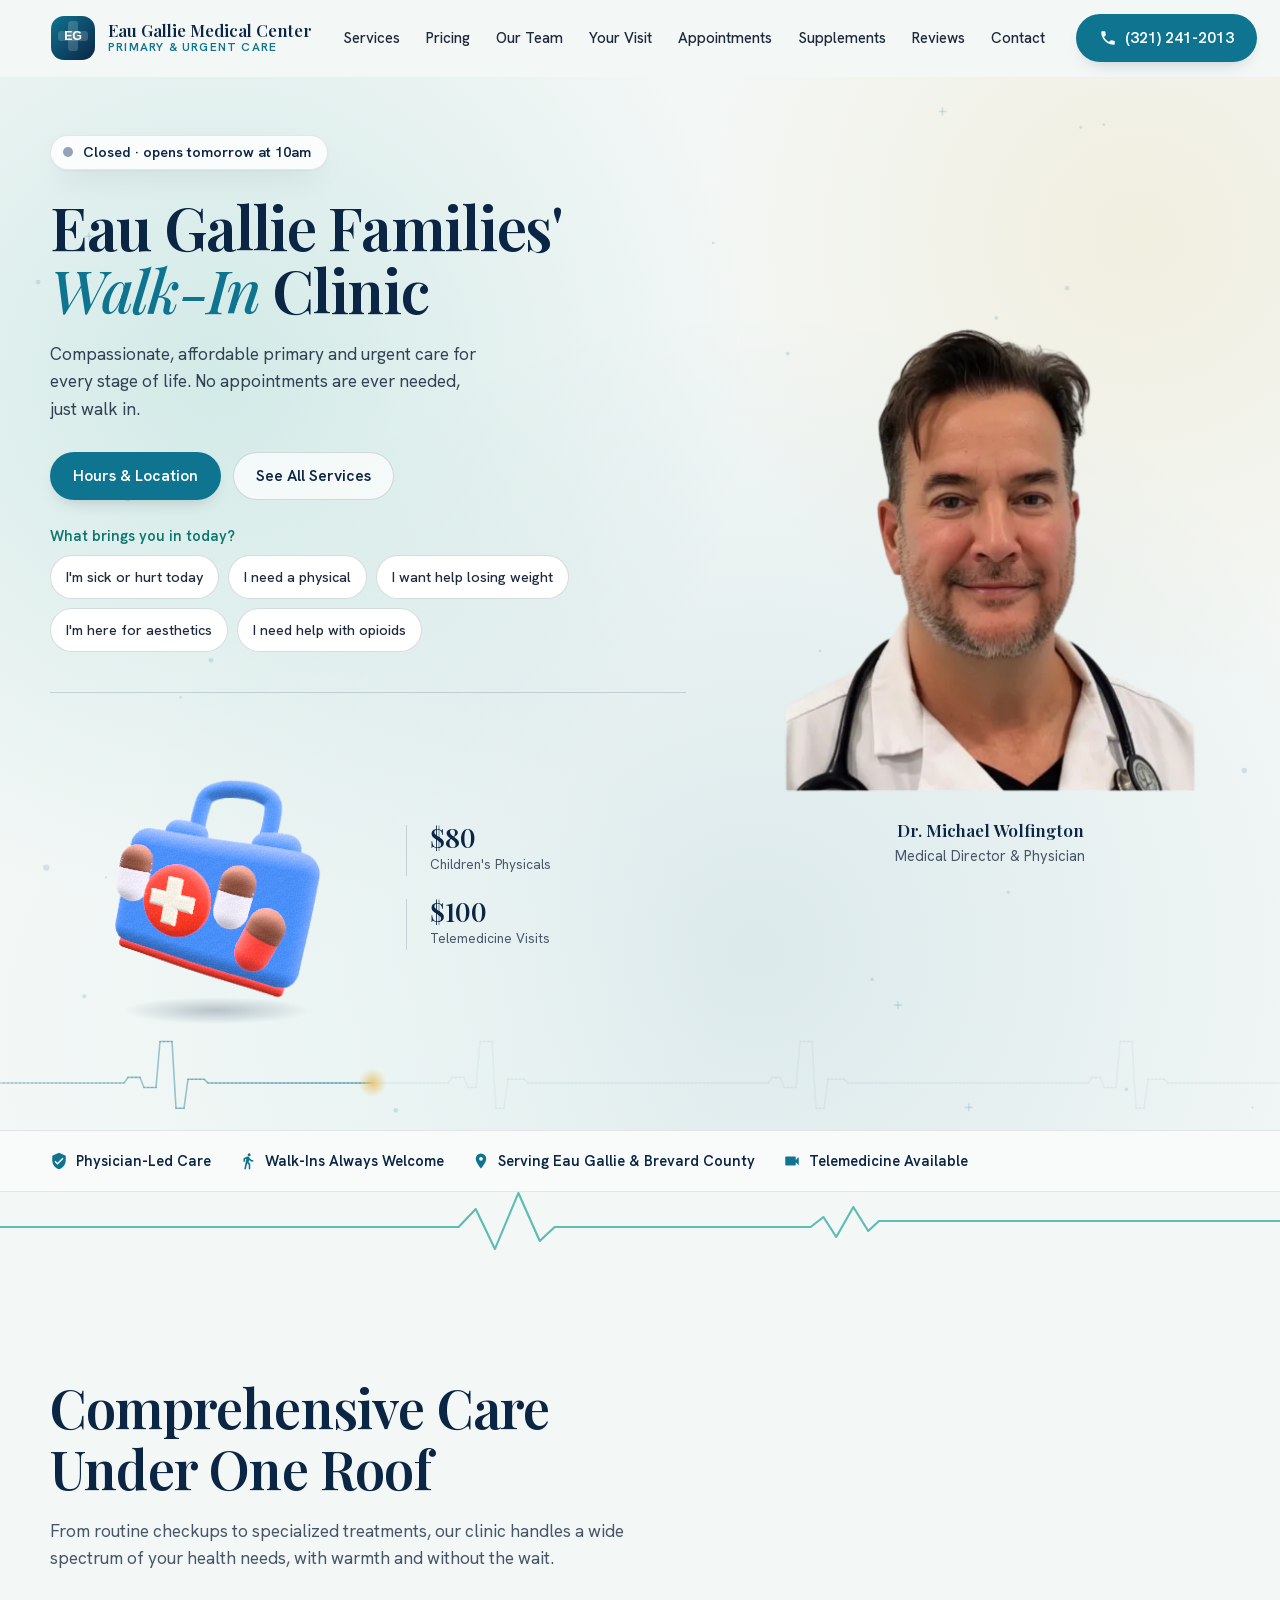
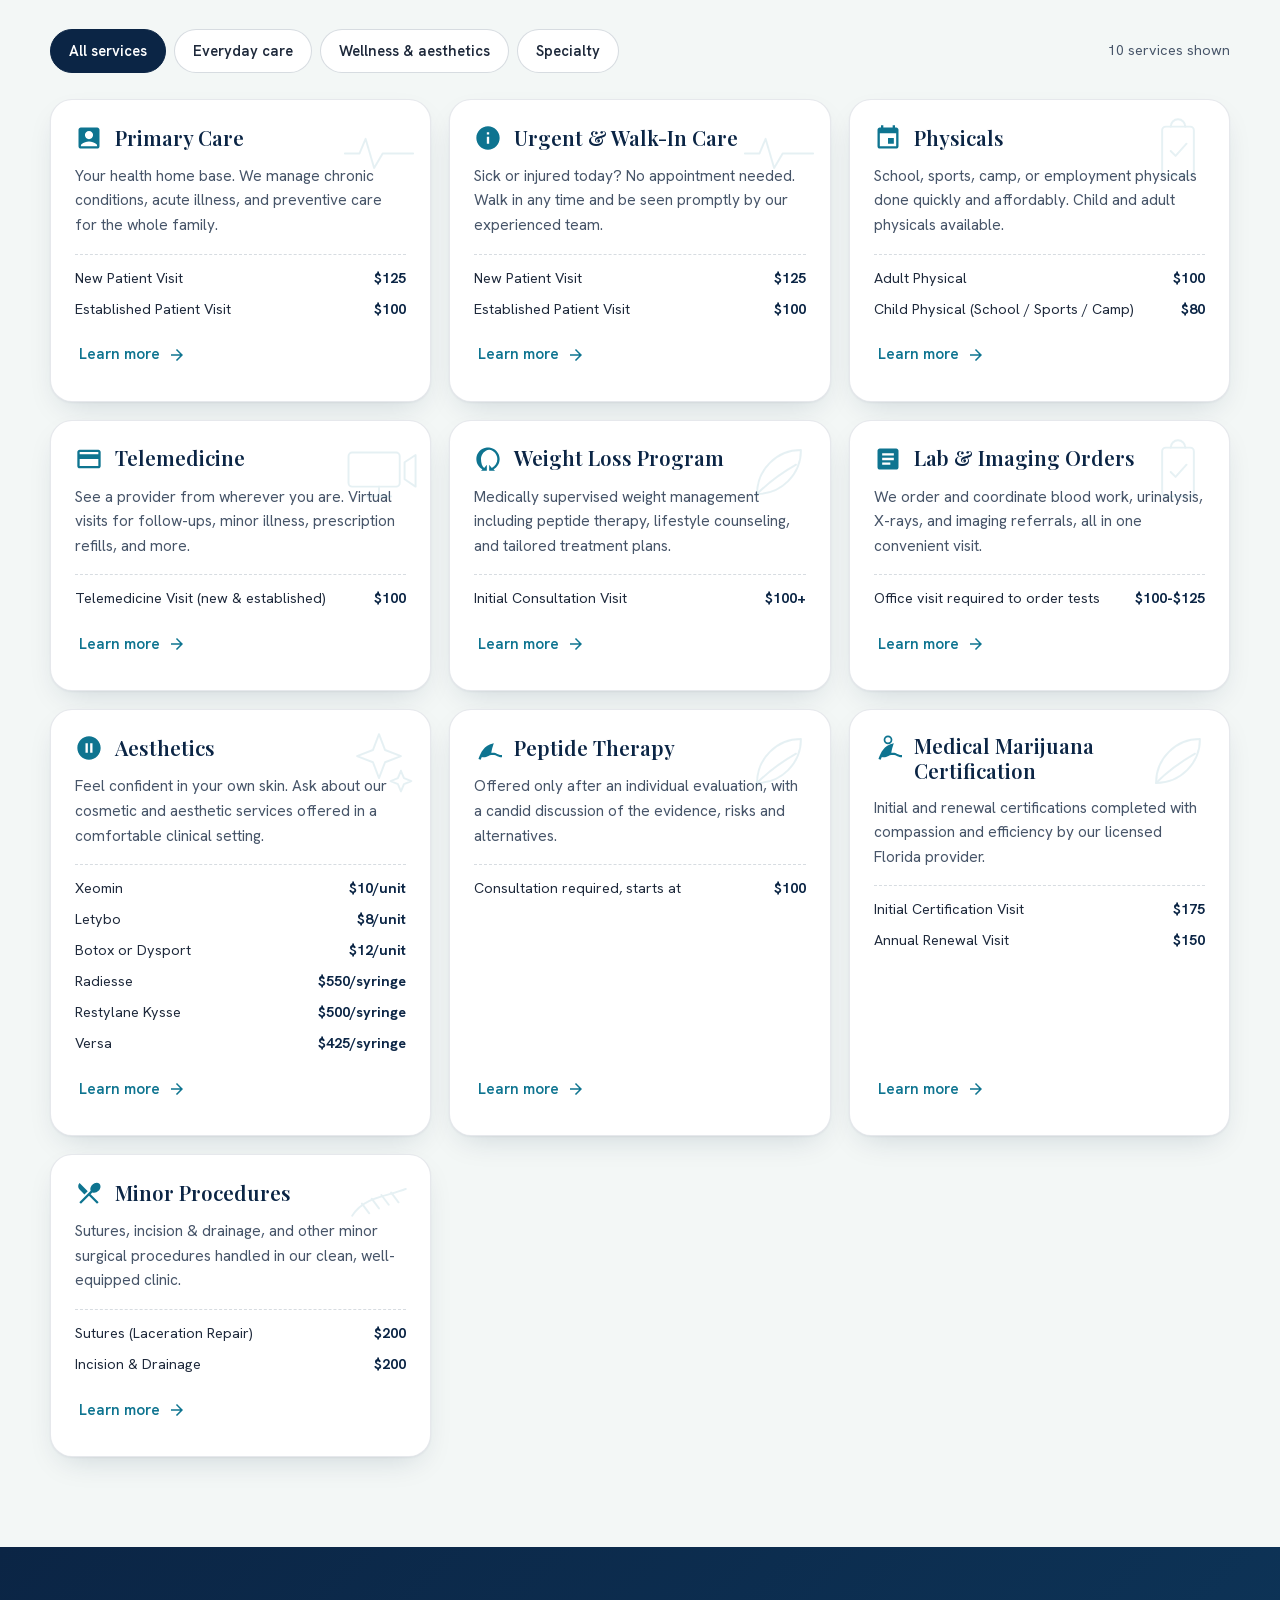
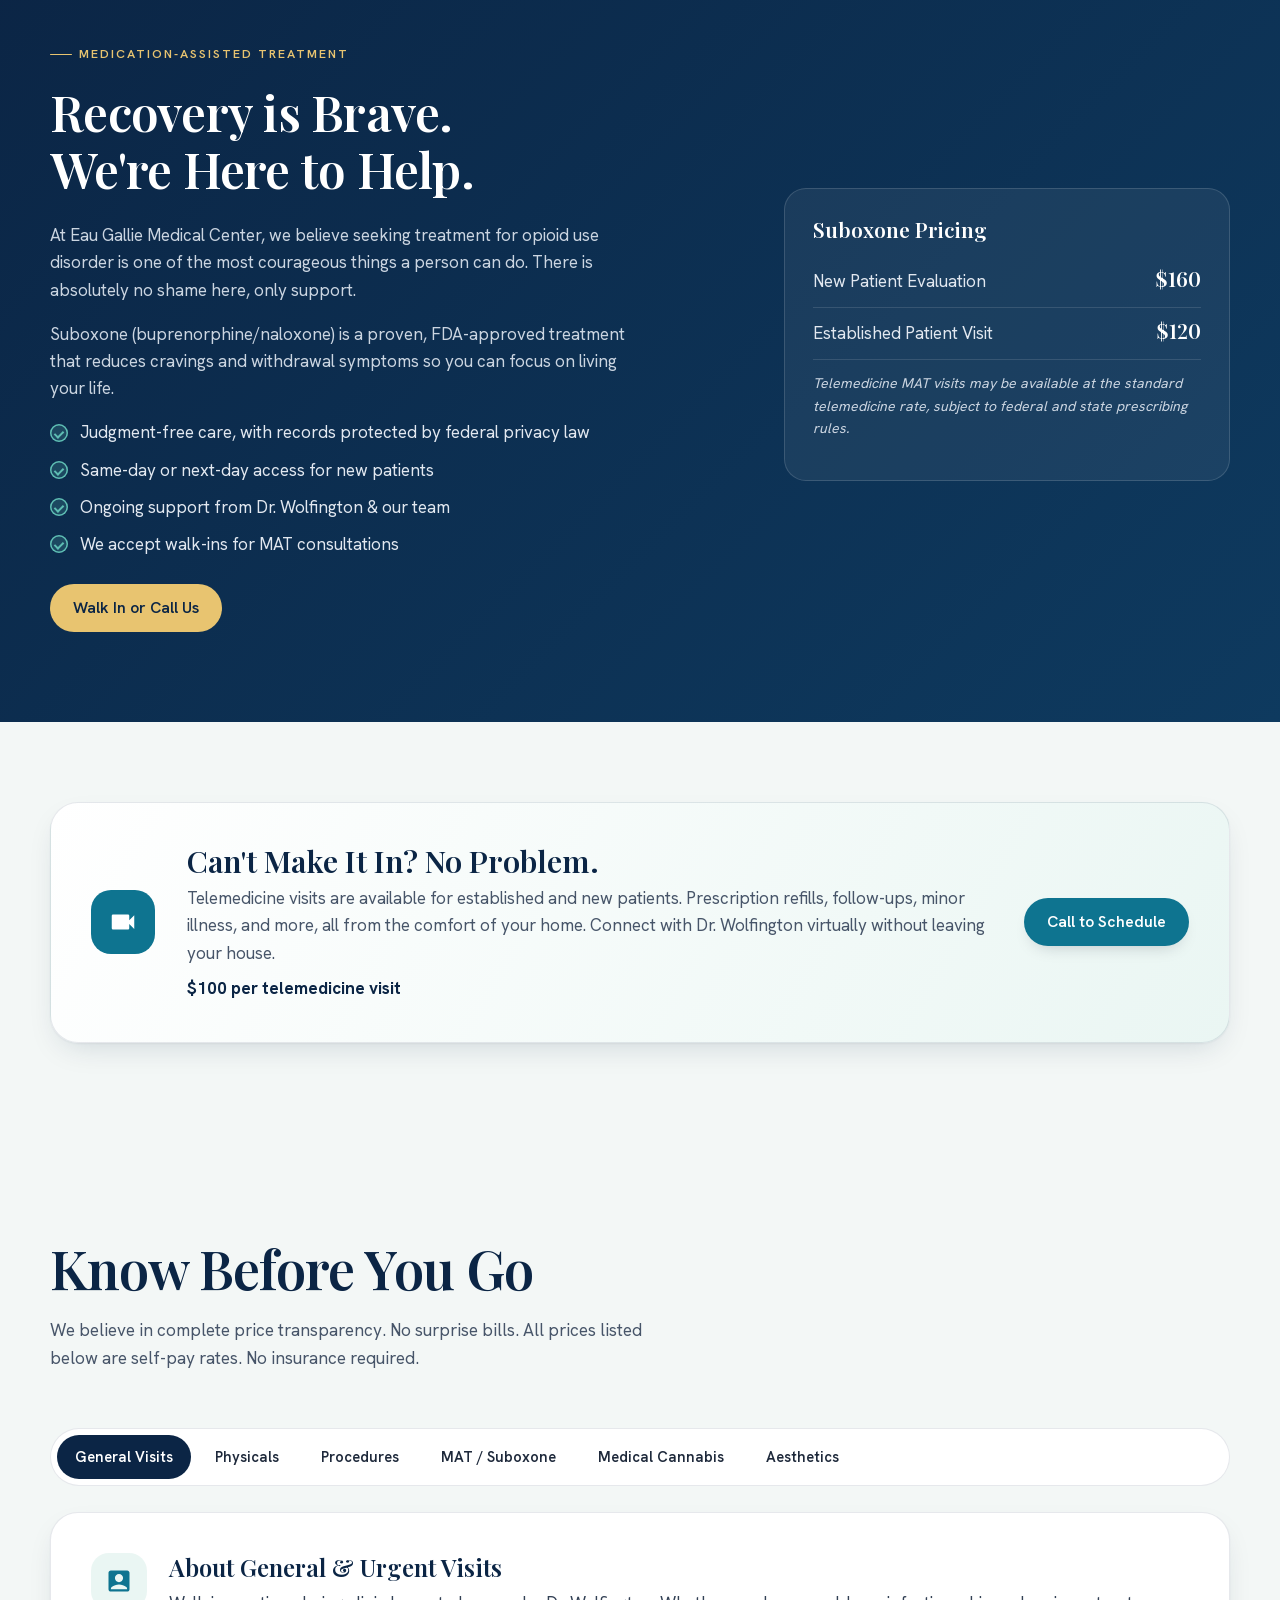
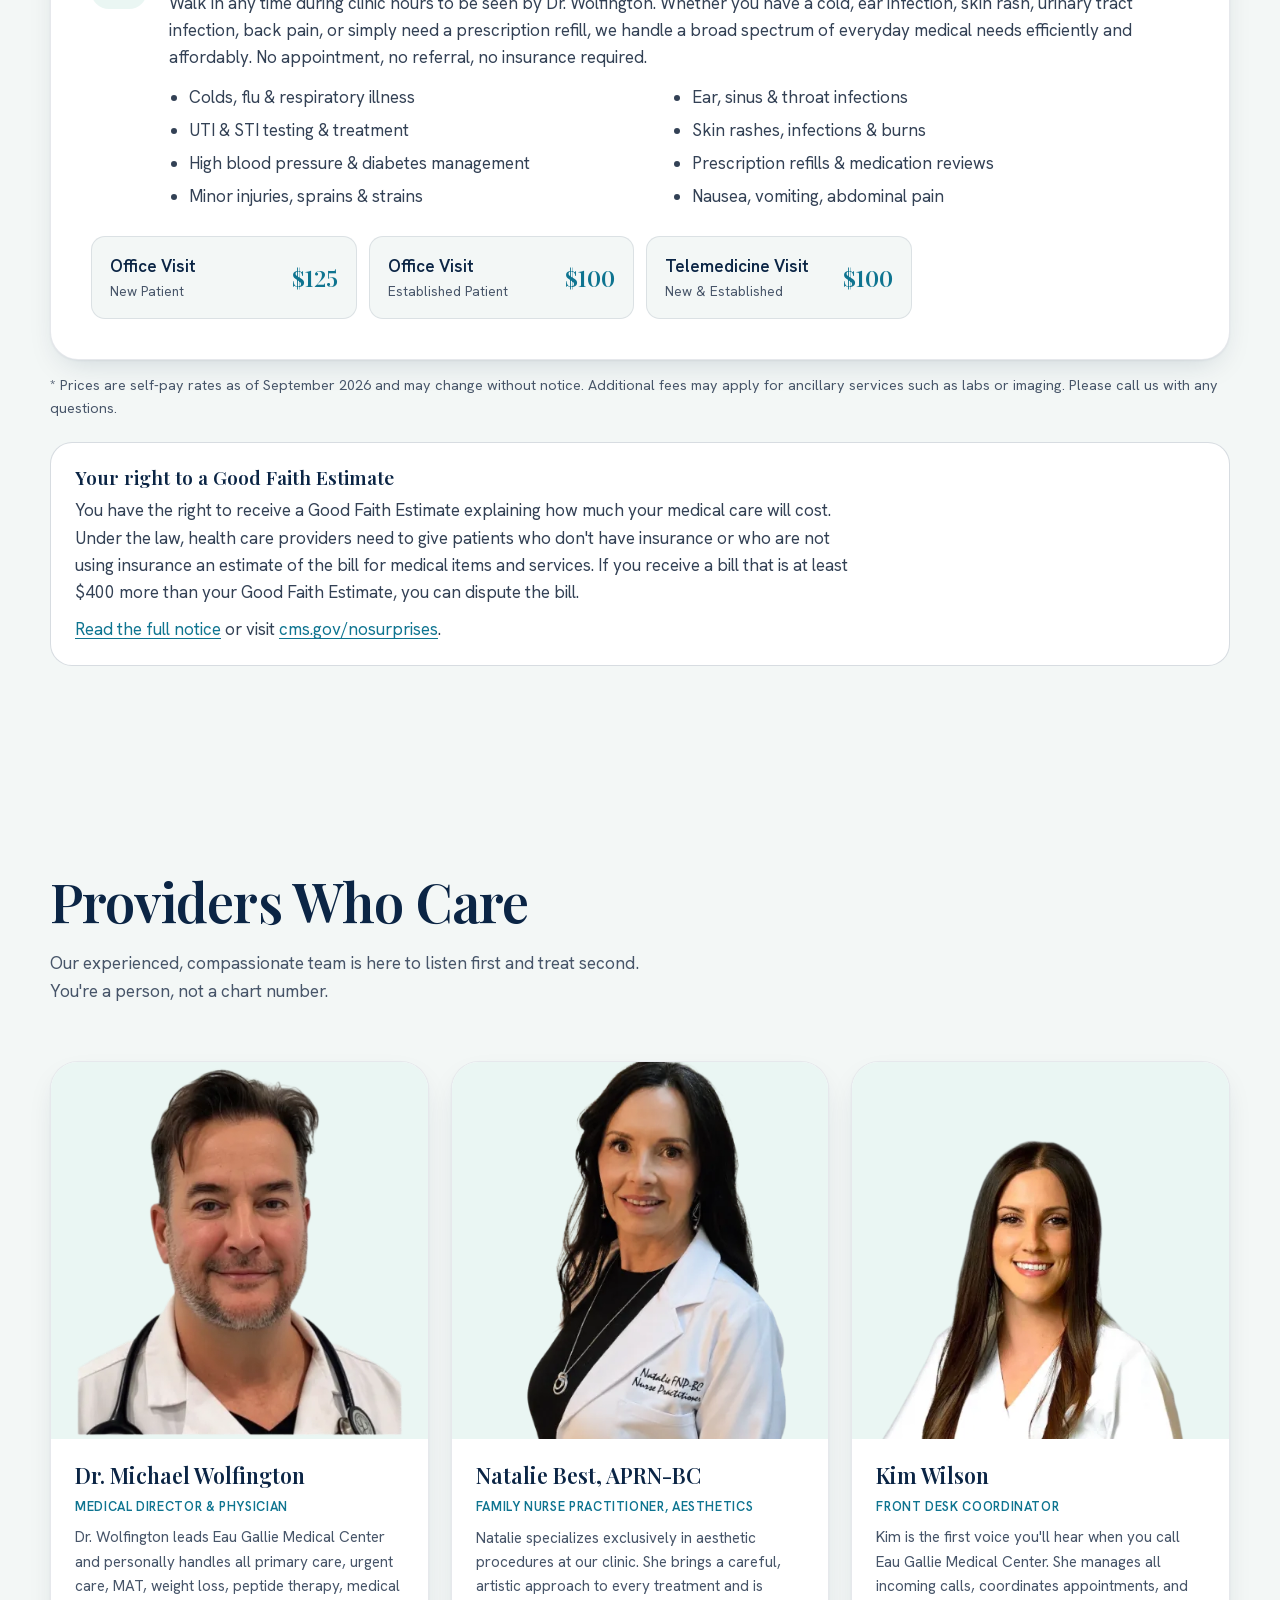
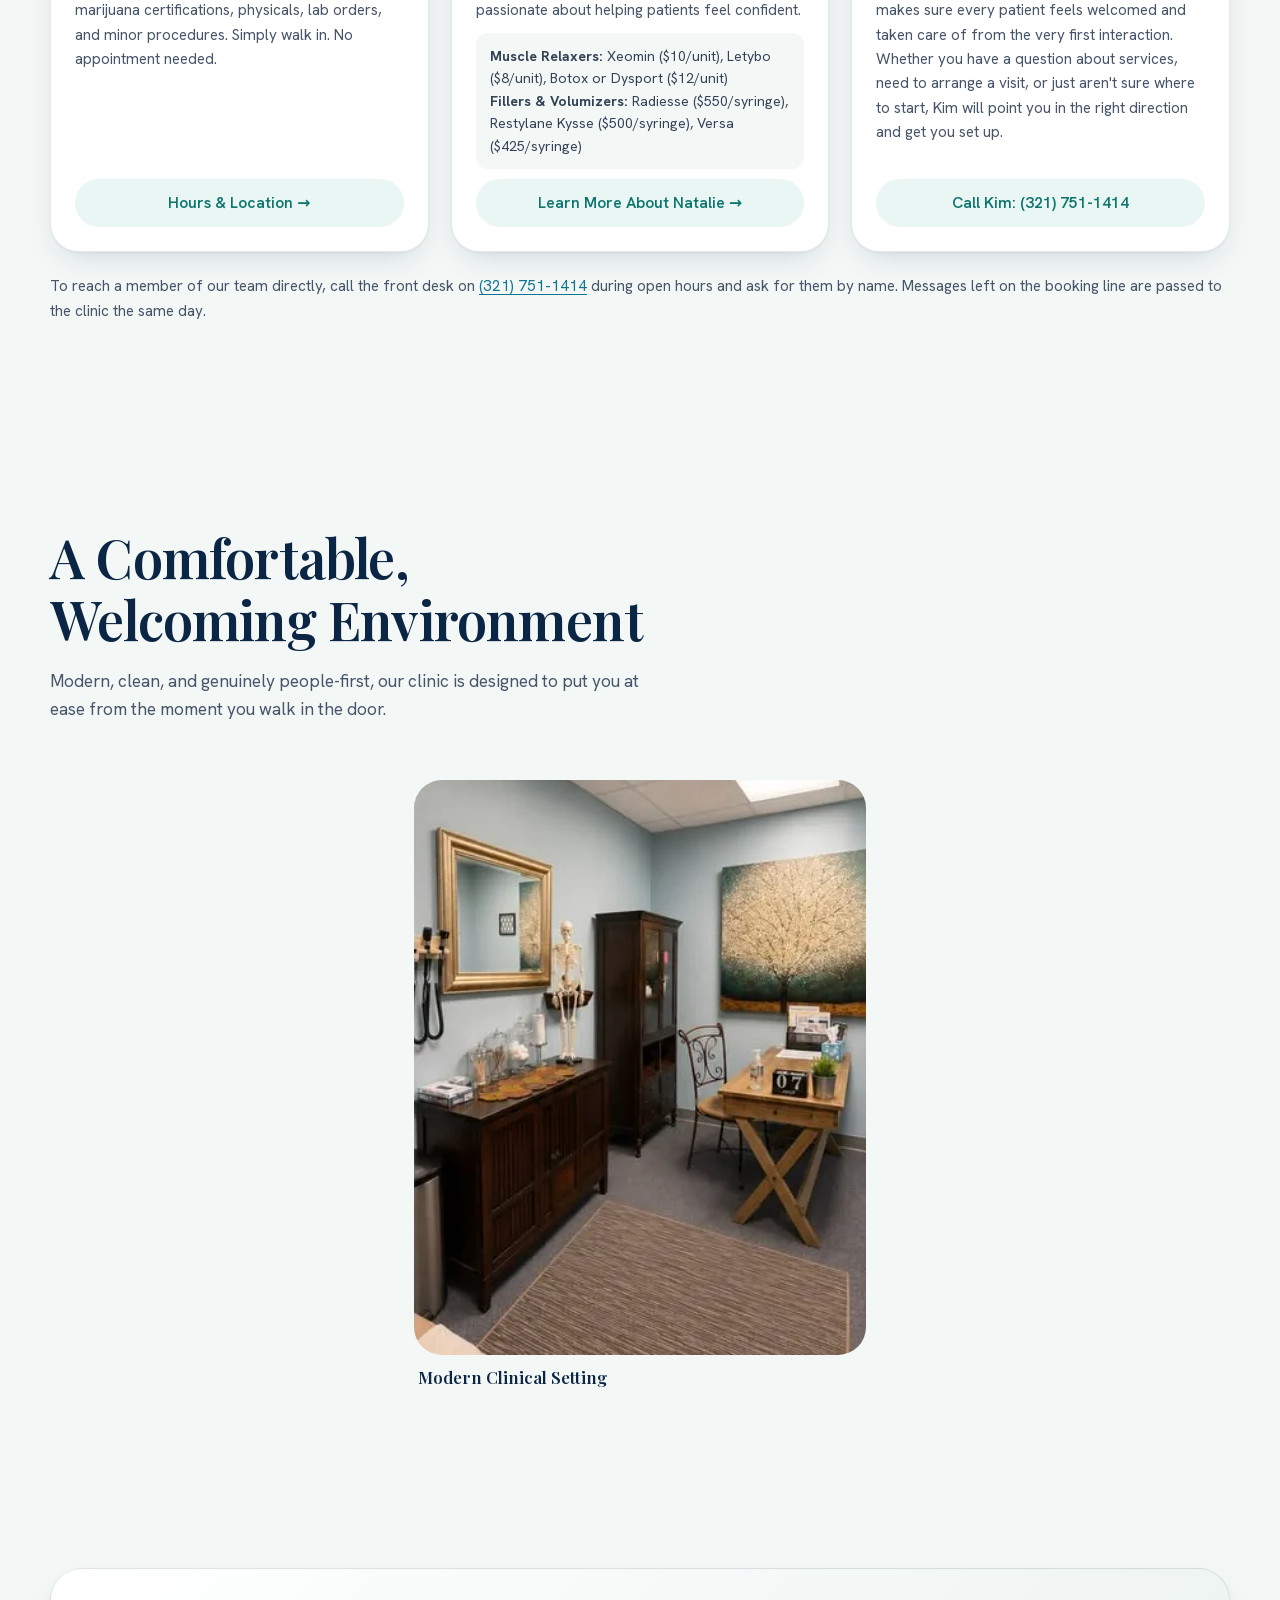
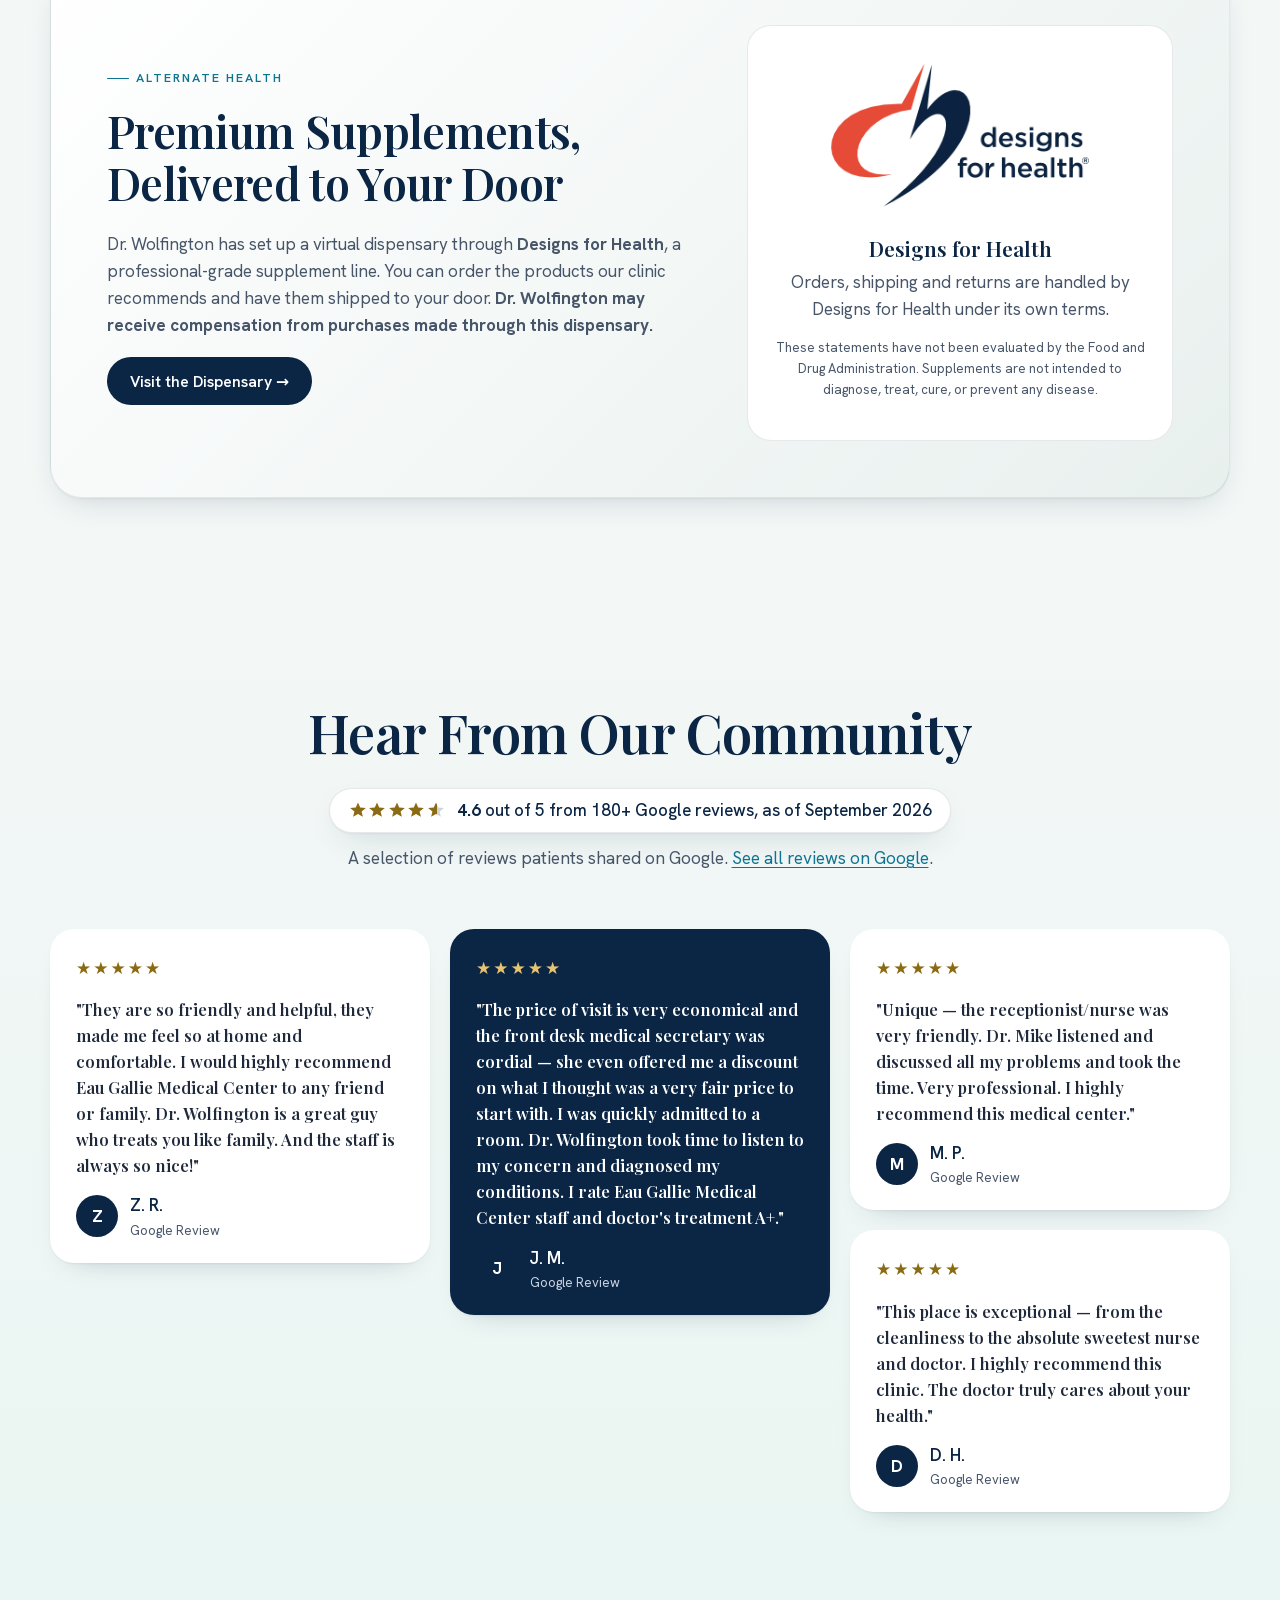
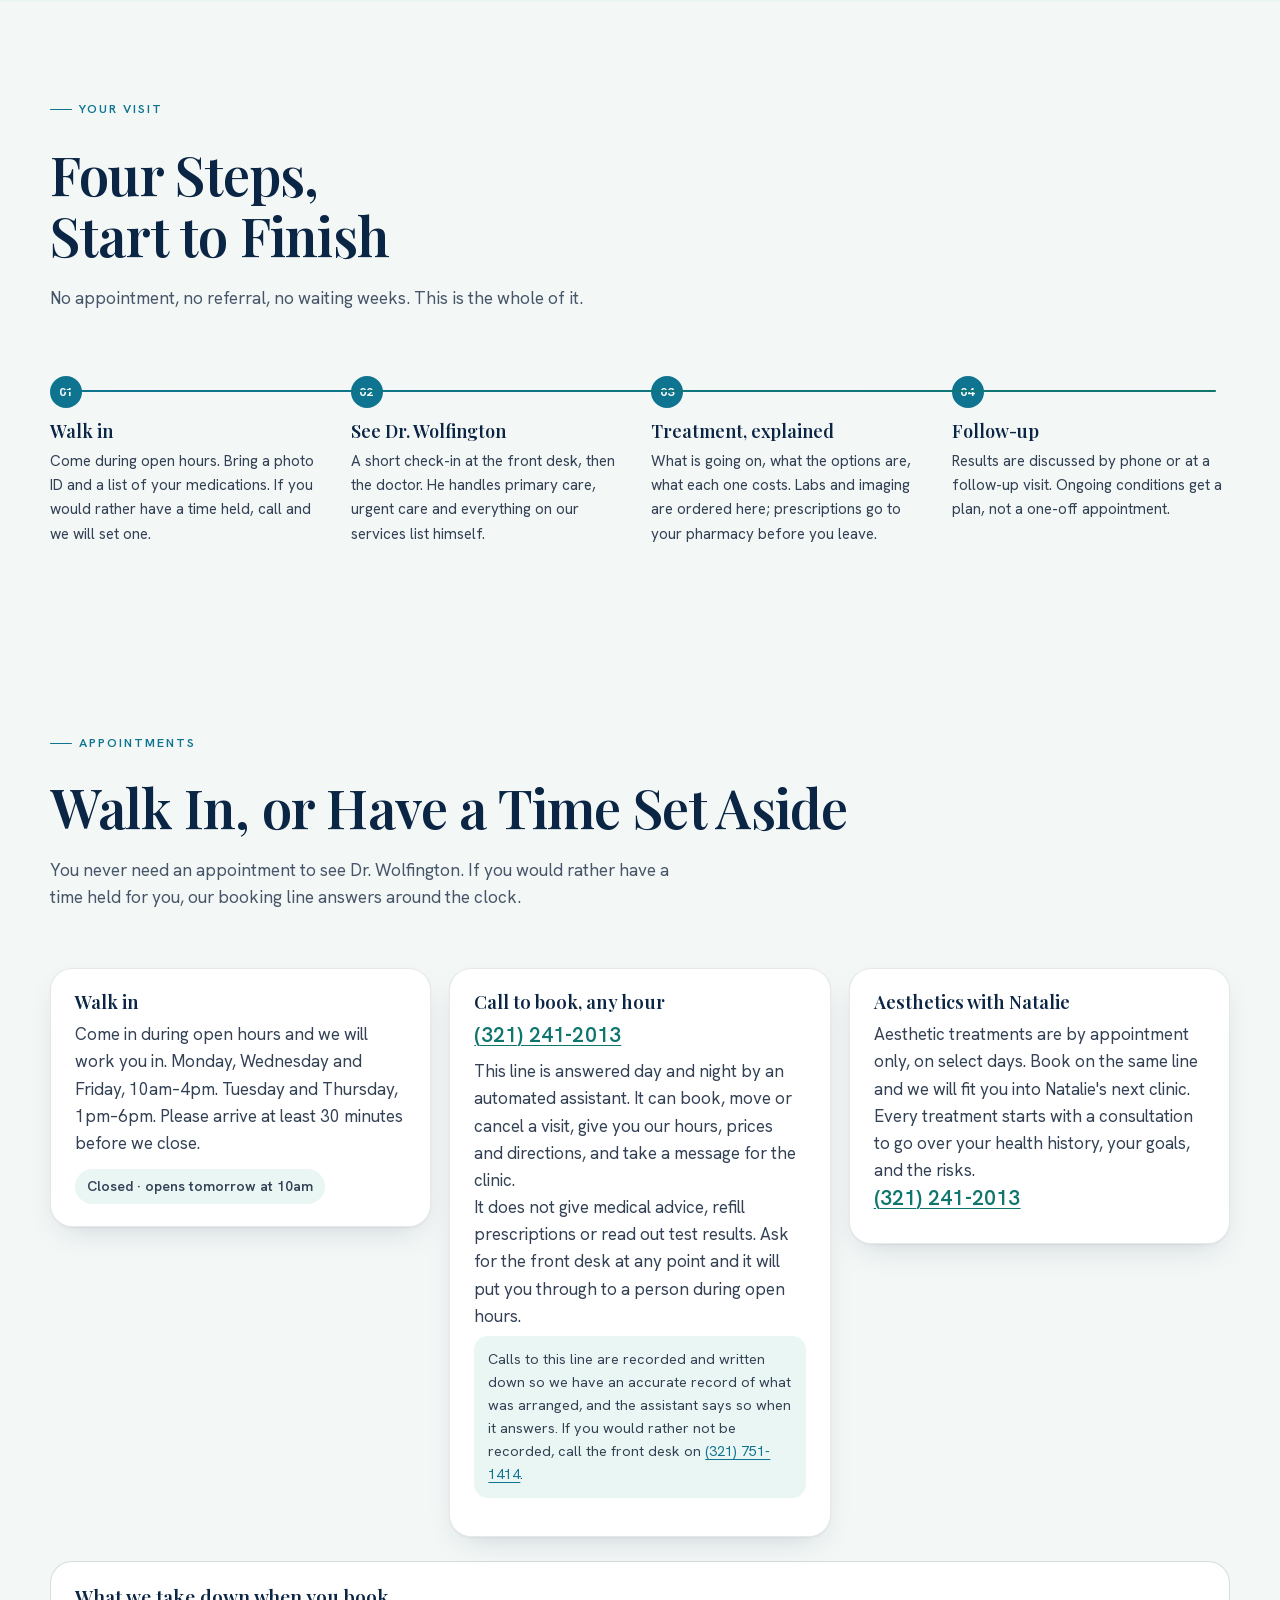
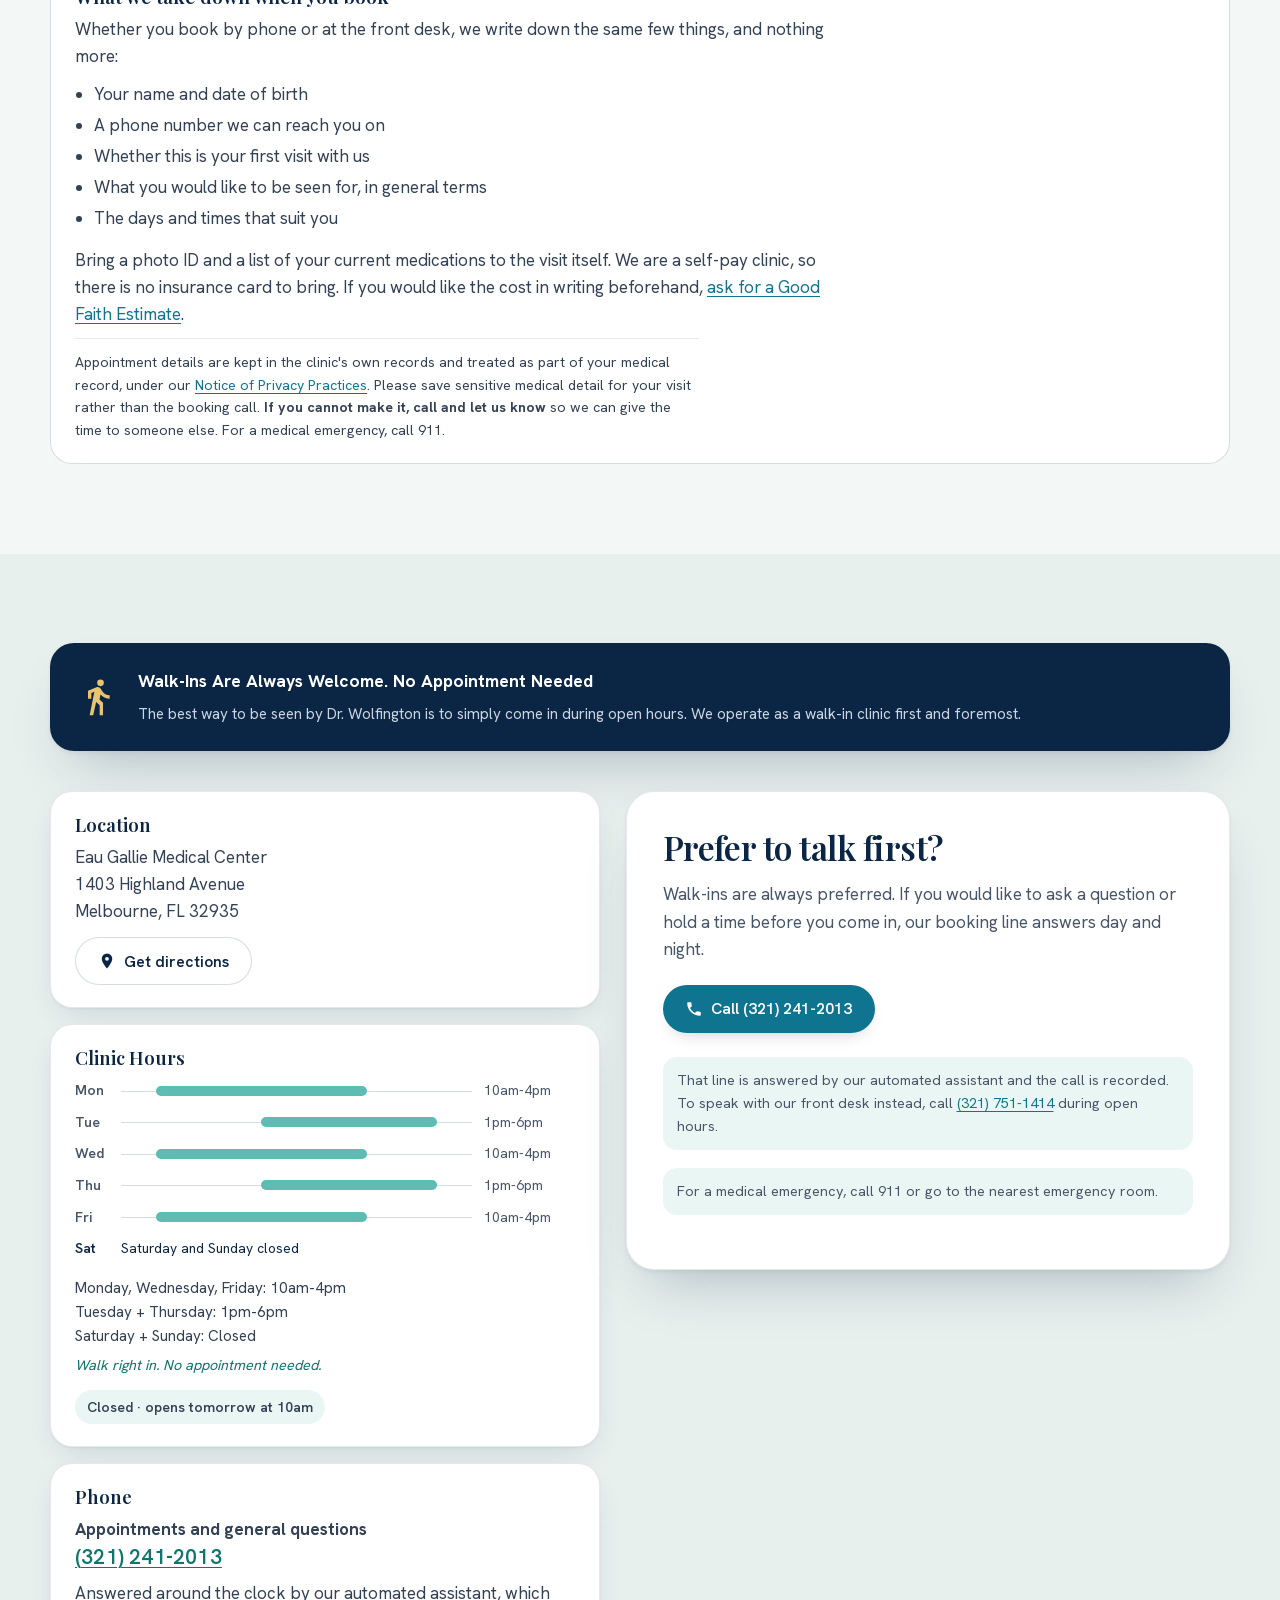
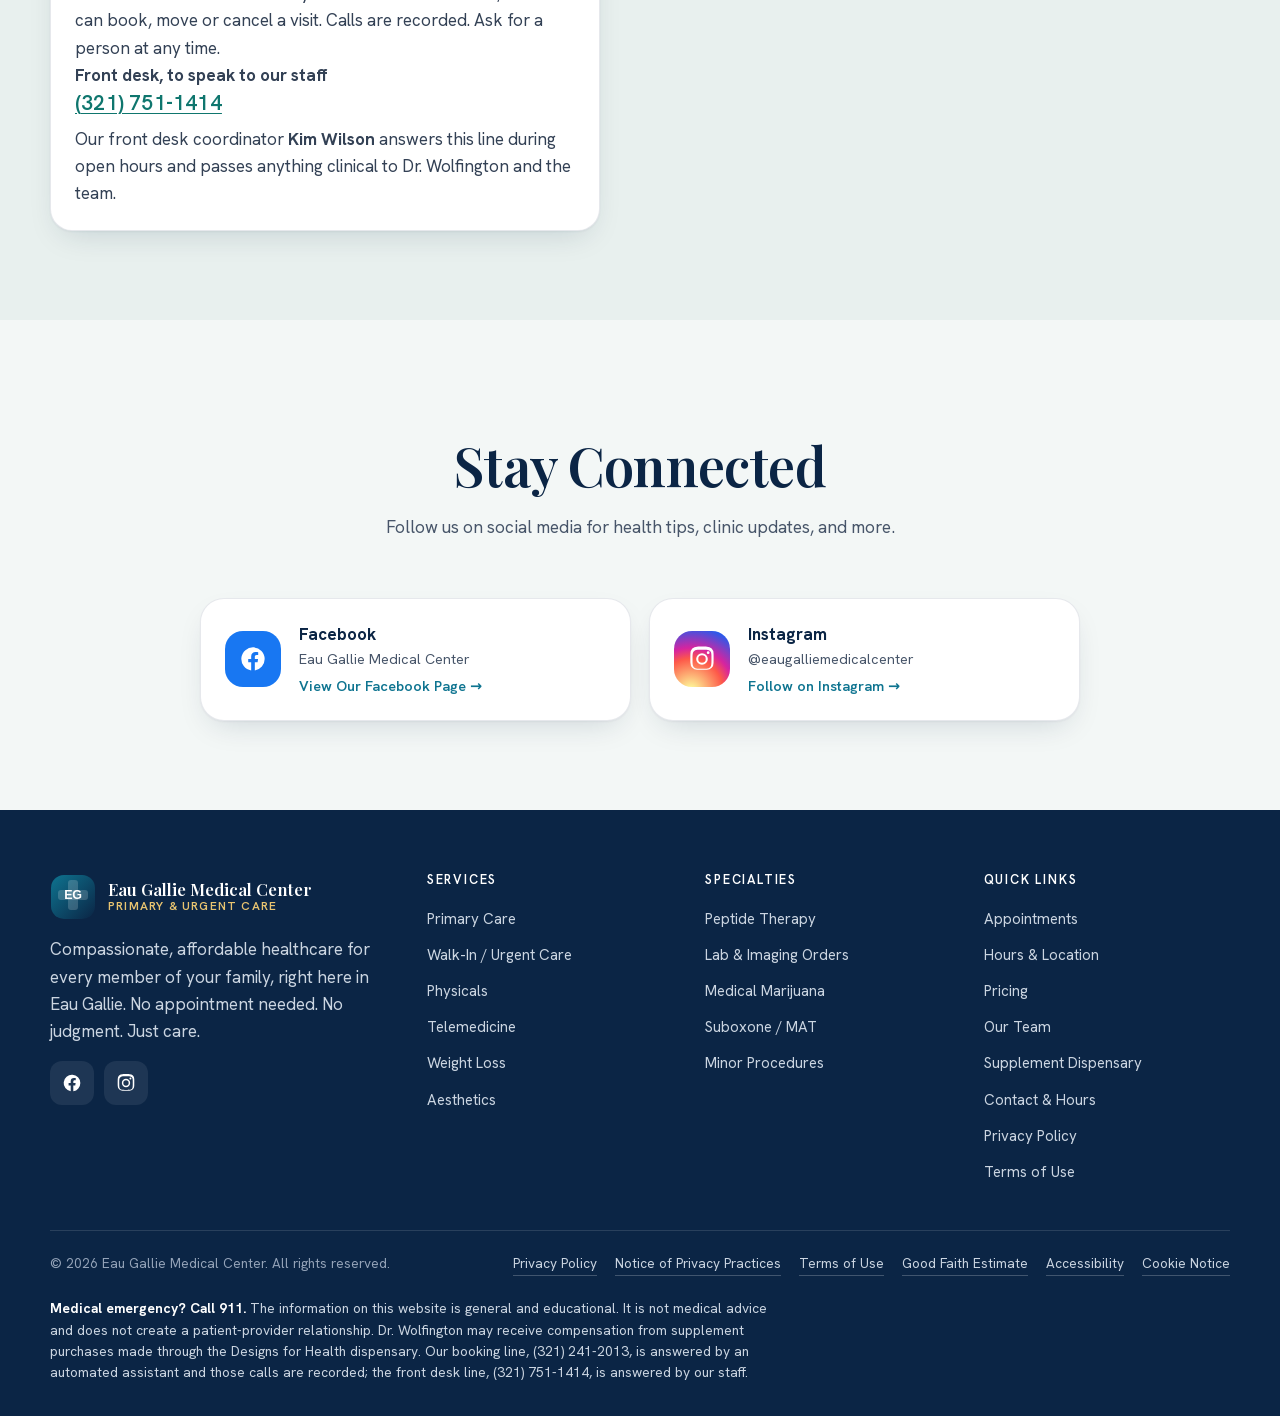
==== commit 2976b004: "Move eg-med redesign to repo root Co-Authored-By: Claude Sonnet 5 <noreply@anthropic.com>" ====
--- a/index.html
+++ b/index.html
@@ -1,1297 +1,202 @@
-<!DOCTYPE html>
+<!doctype html>
 <html lang="en">
 <head>
-  <meta charset="UTF-8" />
-  <meta name="viewport" content="width=device-width, initial-scale=1.0" />
-  <title>Eau Gallie Medical Center | Primary Care & Urgent Care</title>
-  <meta name="description" content="Eau Gallie Medical Center offers primary care, urgent care, physicals, telemedicine, weight loss, aesthetics, and Suboxone treatment. Walk-ins always welcome." />
-  <link rel="preconnect" href="https://fonts.googleapis.com" />
-  <link rel="preconnect" href="https://fonts.gstatic.com" crossorigin />
-  <link href="https://fonts.googleapis.com/css2?family=Inter:wght@300;400;500;600;700;800&family=Playfair+Display:wght@600;700&display=swap" rel="stylesheet" />
-  <style>
-    *, *::before, *::after { box-sizing: border-box; margin: 0; padding: 0; }
-
-    :root {
-      --navy:    #0a2540;
-      --teal:    #0f65a3;
-      --teal-lt: #e8f1fa;
-      --accent:  #f0a500;
-      --gray-50: #f8fafc;
-      --gray-100:#f1f5f9;
-      --gray-200:#e2e8f0;
-      --gray-500:#64748b;
-      --gray-700:#334155;
-      --white:   #ffffff;
-      --radius:  12px;
-      --shadow:  0 4px 24px rgba(10,37,64,.10);
-      --shadow-lg: 0 12px 48px rgba(10,37,64,.16);
-    }
-
-    html { scroll-behavior: smooth; }
-    body { font-family: 'Inter', sans-serif; color: var(--navy); background: var(--white); }
-
-    /* ── NAV ── */
-    .nav {
-      position: sticky; top: 44px; z-index: 999;
-      background: var(--white);
-      box-shadow: 0 2px 16px rgba(10,37,64,.08);
-      display: flex; align-items: center; justify-content: space-between;
-      padding: 0 5%; height: 72px;
-    }
-    .nav-logo { display: flex; align-items: center; gap: 10px; text-decoration: none; }
-    .nav-logo-mark {
-      width: 44px; height: 44px; border-radius: 10px;
-      background: linear-gradient(135deg, var(--teal), #0a4875);
-      display: flex; align-items: center; justify-content: center;
-    }
-    .nav-logo-mark svg { width: 38px; height: 38px; }
-    .nav-logo-text { line-height: 1.1; }
-    .nav-logo-text strong { display: block; font-size: .95rem; font-weight: 700; color: var(--navy); }
-    .nav-logo-text span   { font-size: .72rem; color: var(--gray-500); letter-spacing: .04em; text-transform: uppercase; }
-    .nav-links { display: flex; align-items: center; gap: 28px; list-style: none; }
-    .nav-links a { text-decoration: none; font-size: .88rem; font-weight: 500; color: var(--gray-700); transition: color .2s; }
-    .nav-links a:hover { color: var(--teal); }
-    .nav-cta {
-      background: var(--teal); color: #fff;
-      border: none; border-radius: 8px;
-      padding: 10px 22px; font-size: .88rem; font-weight: 600;
-      cursor: pointer; text-decoration: none; transition: background .2s, transform .15s;
-    }
-    .nav-cta:hover { background: #0c5286; transform: translateY(-1px); }
-    .nav-mobile-btn { display: none; background: none; border: none; cursor: pointer; padding: 4px; }
-    .nav-mobile-btn span { display: block; width: 24px; height: 2px; background: var(--navy); margin: 5px 0; border-radius: 2px; transition: .3s; }
-    #mobile-menu { display: none; }
-
-    @media (max-width: 860px) {
-      .nav-links, .nav-cta { display: none; }
-      .nav-mobile-btn { display: block; }
-      #mobile-menu {
-        position: fixed; top: 72px; left: 0; right: 0; bottom: 0;
-        background: #fff; z-index: 998; padding: 32px 5%;
-        flex-direction: column; gap: 20px;
-      }
-      #mobile-menu.open { display: flex; }
-      #mobile-menu a {
-        font-size: 1.1rem; font-weight: 600; color: var(--navy);
-        text-decoration: none; padding: 10px 0; border-bottom: 1px solid var(--gray-200);
-      }
-      #mobile-menu .mob-cta {
-        background: var(--teal); color: #fff; border-radius: 8px;
-        padding: 14px; text-align: center; border-bottom: none; margin-top: 8px;
-      }
-      .mob-social {
-        display: flex; justify-content: space-between; align-items: center;
-        padding-bottom: 20px; border-bottom: 1px solid var(--gray-200);
-      }
-      .mob-social-btn {
-        display: flex; align-items: center; gap: 9px;
-        text-decoration: none; font-size: .88rem; font-weight: 700;
-        color: var(--navy); padding: 10px 16px;
-        border: 1.5px solid var(--gray-200); border-radius: 10px;
-        transition: border-color .2s, background .2s;
-        flex: 1; justify-content: center;
-      }
-      .mob-social-btn:first-child { margin-right: 10px; }
-      .mob-social-btn:hover { background: var(--gray-100); border-color: var(--gray-500); }
-      .mob-social-btn svg { width: 20px; height: 20px; flex-shrink: 0; }
-    }
-
-    /* ── HERO ── */
-    .hero {
-      background: linear-gradient(135deg, var(--navy) 0%, #0d3560 55%, #0a4a6e 100%);
-      color: #fff; padding: 80px 5% 90px; position: relative; overflow: hidden;
-    }
-    .hero::after {
-      content: ''; position: absolute; top: -60px; right: -80px;
-      width: 520px; height: 520px; border-radius: 50%;
-      background: rgba(15,101,163,.12); pointer-events: none;
-    }
-    .hero-inner { max-width: 1100px; margin: 0 auto; display: flex; align-items: center; gap: 56px; }
-    .hero-text { flex: 1; position: relative; z-index: 1; }
-    .hero-badge {
-      display: inline-flex; align-items: center; gap: 6px;
-      background: rgba(15,101,163,.22); border: 1px solid rgba(15,101,163,.4);
-      color: #8ac8f4; font-size: .78rem; font-weight: 600; letter-spacing: .06em;
-      text-transform: uppercase; padding: 6px 14px; border-radius: 100px; margin-bottom: 22px;
-    }
-    .hero-badge::before { content: ''; width: 7px; height: 7px; border-radius: 50%; background: #2d9cec; }
-    .hero h1 { font-family: 'Playfair Display', serif; font-size: clamp(2rem, 4.5vw, 3.2rem); line-height: 1.15; margin-bottom: 20px; }
-    .hero h1 em { color: #6ab9f1; font-style: normal; }
-    .hero p { font-size: 1.05rem; line-height: 1.7; color: rgba(255,255,255,.82); max-width: 500px; margin-bottom: 36px; }
-    .hero-btns { display: flex; gap: 14px; flex-wrap: wrap; }
-    .btn-primary {
-      background: var(--teal); color: #fff; border: none; border-radius: 8px;
-      padding: 14px 28px; font-size: .95rem; font-weight: 600;
-      cursor: pointer; text-decoration: none; transition: background .2s, transform .15s;
-      display: inline-block;
-    }
-    .btn-primary:hover { background: #0c5286; transform: translateY(-2px); }
-    .btn-outline {
-      background: transparent; color: #fff; border: 2px solid rgba(255,255,255,.35);
-      border-radius: 8px; padding: 13px 28px; font-size: .95rem; font-weight: 600;
-      cursor: pointer; text-decoration: none; transition: border-color .2s, background .2s;
-      display: inline-block;
-    }
-    .btn-outline:hover { border-color: #fff; background: rgba(255,255,255,.08); }
-    .hero-cards { display: flex; flex-direction: column; gap: 14px; min-width: 260px; position: relative; z-index: 1; }
-    .hero-card {
-      background: rgba(255,255,255,.10); border: 1px solid rgba(255,255,255,.16);
-      backdrop-filter: blur(8px); border-radius: var(--radius);
-      padding: 18px 22px; display: flex; align-items: center; gap: 14px;
-    }
-    .hero-card-icon {
-      width: 44px; height: 44px; border-radius: 10px;
-      background: rgba(15,101,163,.3); display: flex; align-items: center; justify-content: center; flex-shrink: 0;
-    }
-    .hero-card-icon svg { width: 22px; height: 22px; fill: #8ac8f4; }
-    .hero-card strong { display: block; font-size: .9rem; font-weight: 600; }
-    .hero-card span { font-size: .78rem; color: rgba(255,255,255,.7); }
-
-    @media (max-width: 820px) {
-      .hero-inner { flex-direction: column; }
-      .hero-cards { flex-direction: row; flex-wrap: wrap; }
-      .hero-card { flex: 1; min-width: 200px; }
-    }
-
-    /* ── TRUST BAR ── */
-    .trust-bar {
-      background: var(--teal-lt); border-top: 1px solid #d2e7f7; border-bottom: 1px solid #d2e7f7;
-      padding: 18px 5%; display: flex; align-items: center; justify-content: center;
-      gap: 40px; flex-wrap: wrap;
-    }
-    .trust-item { display: flex; align-items: center; gap: 9px; font-size: .85rem; font-weight: 600; color: #0a4067; }
-    .trust-item svg { width: 18px; height: 18px; fill: var(--teal); flex-shrink: 0; }
-
-    /* ── SECTION COMMONS ── */
-    .section { padding: 80px 5%; }
-    .section-inner { max-width: 1100px; margin: 0 auto; }
-    .section-label {
-      display: inline-block; font-size: .75rem; font-weight: 700; letter-spacing: .1em;
-      text-transform: uppercase; color: var(--teal); margin-bottom: 10px;
-    }
-    .section-title { font-family: 'Playfair Display', serif; font-size: clamp(1.6rem, 3vw, 2.4rem); line-height: 1.2; margin-bottom: 14px; }
-    .section-sub { font-size: 1rem; color: var(--gray-500); max-width: 560px; line-height: 1.7; }
-
-    /* ── SERVICES ── */
-    #services { background: var(--gray-50); }
-    .services-grid { display: grid; grid-template-columns: repeat(auto-fill, minmax(240px, 1fr)); gap: 22px; margin-top: 48px; }
-    .service-card {
-      background: #fff; border-radius: var(--radius); padding: 30px 24px;
-      box-shadow: var(--shadow); border: 1px solid var(--gray-200);
-      transition: box-shadow .25s, transform .2s;
-    }
-    .service-card:hover { box-shadow: var(--shadow-lg); transform: translateY(-4px); }
-    .svc-icon {
-      width: 52px; height: 52px; border-radius: 12px;
-      background: var(--teal-lt); display: flex; align-items: center; justify-content: center;
-      margin-bottom: 18px;
-    }
-    .svc-icon svg { width: 26px; height: 26px; fill: var(--teal); }
-    .service-card h3 { font-size: 1rem; font-weight: 700; margin-bottom: 8px; }
-    .service-card p { font-size: .85rem; color: var(--gray-500); line-height: 1.65; }
-
-    /* ── SUBOXONE HIGHLIGHT ── */
-    .suboxone-section {
-      background: linear-gradient(135deg, #0a2540, #0d3a5c);
-      color: #fff; padding: 80px 5%; position: relative; overflow: hidden;
-    }
-    .suboxone-section::before {
-      content: ''; position: absolute; width: 400px; height: 400px;
-      border-radius: 50%; background: rgba(15,101,163,.1);
-      top: -80px; left: -100px; pointer-events: none;
-    }
-    .suboxone-inner { max-width: 1100px; margin: 0 auto; display: flex; gap: 64px; align-items: center; }
-    .suboxone-text { flex: 1; }
-    .suboxone-text .section-label { color: #8ac8f4; }
-    .suboxone-text h2 { font-family: 'Playfair Display', serif; font-size: clamp(1.6rem,3vw,2.3rem); margin-bottom: 18px; }
-    .suboxone-text p { color: rgba(255,255,255,.82); font-size: 1rem; line-height: 1.75; margin-bottom: 14px; }
-    .suboxone-promise {
-      display: flex; flex-direction: column; gap: 12px; margin: 28px 0 36px;
-    }
-    .suboxone-promise li {
-      display: flex; gap: 12px; align-items: flex-start;
-      font-size: .92rem; color: rgba(255,255,255,.88); list-style: none;
-    }
-    .suboxone-promise li::before {
-      content: ''; width: 20px; height: 20px; border-radius: 50%;
-      background: var(--teal); flex-shrink: 0; margin-top: 2px;
-      background-image: url("data:image/svg+xml,%3Csvg xmlns='http://www.w3.org/2000/svg' viewBox='0 0 24 24' fill='white'%3E%3Cpath d='M9 16.2L4.8 12l-1.4 1.4L9 19 21 7l-1.4-1.4L9 16.2z'/%3E%3C/svg%3E");
-      background-size: 14px; background-repeat: no-repeat; background-position: center;
-    }
-    .suboxone-price-box {
-      background: rgba(255,255,255,.1); border: 1px solid rgba(255,255,255,.2);
-      border-radius: var(--radius); padding: 32px; min-width: 260px; flex-shrink: 0;
-    }
-    .suboxone-price-box h4 { font-size: .8rem; text-transform: uppercase; letter-spacing: .08em; color: #8ac8f4; margin-bottom: 18px; }
-    .price-row { display: flex; justify-content: space-between; align-items: center; padding: 10px 0; border-bottom: 1px solid rgba(255,255,255,.12); }
-    .price-row:last-child { border-bottom: none; }
-    .price-row span:first-child { font-size: .88rem; color: rgba(255,255,255,.8); }
-    .price-row strong { font-size: 1rem; color: #fff; }
-
-    @media (max-width: 760px) {
-      .suboxone-inner { flex-direction: column; }
-      .suboxone-price-box { width: 100%; }
-    }
-
-    /* ── PRICING ── */
-    #pricing { background: #fff; }
-    .pricing-tabs { display: flex; gap: 10px; flex-wrap: wrap; margin: 36px 0 32px; }
-    .tab-btn {
-      padding: 9px 20px; border-radius: 100px; font-size: .85rem; font-weight: 600;
-      border: 2px solid var(--gray-200); background: #fff; color: var(--gray-700);
-      cursor: pointer; transition: all .2s;
-    }
-    .tab-btn.active, .tab-btn:hover { border-color: var(--teal); background: var(--teal); color: #fff; }
-    .pricing-table { display: none; }
-    .pricing-table.active { display: block; }
-    .price-grid { display: grid; grid-template-columns: repeat(auto-fill, minmax(280px, 1fr)); gap: 18px; }
-    .price-card {
-      background: var(--gray-50); border-radius: var(--radius); padding: 24px 28px;
-      border: 1px solid var(--gray-200); display: flex; justify-content: space-between; align-items: center;
-    }
-    .price-card-name { font-weight: 600; font-size: .95rem; }
-    .price-card-sub { font-size: .8rem; color: var(--gray-500); margin-top: 3px; }
-    .price-amount { font-size: 1.4rem; font-weight: 800; color: var(--teal); white-space: nowrap; }
-    .price-note { font-size: .78rem; color: var(--gray-500); margin-top: 24px; }
-
-    /* ── TEAM ── */
-    #team { background: var(--gray-50); }
-    .team-grid { display: flex; gap: 32px; flex-wrap: wrap; margin-top: 48px; }
-    .team-card {
-      background: #fff; border-radius: 16px; overflow: hidden;
-      box-shadow: var(--shadow); flex: 1; min-width: 260px; max-width: 340px;
-    }
-    .team-avatar {
-      aspect-ratio: 4 / 5; background: var(--white);
-      display: flex; align-items: center; justify-content: center; overflow: hidden;
-    }
-    .team-avatar svg { width: 80px; height: 80px; fill: rgba(255,255,255,.35); }
-    .team-info { padding: 24px; }
-    .team-info h3 { font-size: 1.1rem; font-weight: 700; margin-bottom: 4px; }
-    .team-info .role { font-size: .82rem; color: var(--teal); font-weight: 600; text-transform: uppercase; letter-spacing: .06em; margin-bottom: 12px; }
-    .team-info p { font-size: .85rem; color: var(--gray-500); line-height: 1.65; }
-    .team-book {
-      display: block; margin: 18px 0 0; text-align: center;
-      padding: 10px; background: var(--teal-lt); color: var(--teal);
-      font-weight: 700; font-size: .85rem; border-radius: 8px;
-      text-decoration: none; transition: background .2s;
-    }
-    .team-book:hover { background: var(--teal); color: #fff; }
-
-    /* ── DISPENSARY ── */
-    #dispensary {
-      background: linear-gradient(135deg, #f0a500 0%, #e8920a 100%);
-      padding: 80px 5%;
-    }
-    .dispensary-inner { max-width: 1100px; margin: 0 auto; display: flex; gap: 60px; align-items: center; }
-    .dispensary-text { flex: 1; color: var(--navy); }
-    .dispensary-text .section-label { color: var(--navy); opacity: .7; }
-    .dispensary-text h2 { font-family: 'Playfair Display', serif; font-size: clamp(1.6rem,3vw,2.3rem); margin-bottom: 16px; color: var(--navy); }
-    .dispensary-text p { font-size: 1rem; line-height: 1.75; color: rgba(10,37,64,.82); margin-bottom: 12px; }
-    .dispensary-badge {
-      display: inline-flex; align-items: center; gap: 8px;
-      background: rgba(10,37,64,.12); border-radius: 100px;
-      padding: 8px 18px; font-size: .85rem; font-weight: 700; color: var(--navy);
-      margin: 10px 0 28px;
-    }
-    .dispensary-badge svg { width: 16px; height: 16px; fill: var(--navy); }
-    .btn-dark {
-      background: var(--navy); color: #fff; text-decoration: none;
-      padding: 14px 32px; border-radius: 8px; font-weight: 700; font-size: .95rem;
-      display: inline-block; transition: background .2s, transform .15s;
-    }
-    .btn-dark:hover { background: #0d3a5c; transform: translateY(-2px); }
-    .dispensary-visual {
-      background: rgba(10,37,64,.1); border-radius: 16px; padding: 40px 32px;
-      min-width: 260px; text-align: center;
-    }
-    .dispensary-visual svg { width: 72px; height: 72px; fill: var(--navy); opacity: .7; margin-bottom: 20px; }
-    .dispensary-visual h4 { font-size: 1.1rem; font-weight: 700; color: var(--navy); margin-bottom: 8px; }
-    .dispensary-visual p { font-size: .85rem; color: rgba(10,37,64,.75); }
-    .shipping-pill {
-      display: inline-block; background: var(--navy); color: #f0a500;
-      font-weight: 800; font-size: .8rem; padding: 6px 16px; border-radius: 100px; margin-top: 16px;
-    }
-
-    @media (max-width: 760px) {
-      .dispensary-inner { flex-direction: column; }
-    }
-
-    /* ── TELEMEDICINE STRIP ── */
-    .tele-strip {
-      background: var(--teal-lt); border-top: 1px solid #d2e7f7; border-bottom: 1px solid #d2e7f7;
-      padding: 56px 5%;
-    }
-    .tele-inner { max-width: 1100px; margin: 0 auto; display: flex; align-items: center; gap: 48px; flex-wrap: wrap; }
-    /* icon now inside .tele-icon-wrap */
-    .tele-text h2 { font-family: 'Playfair Display', serif; font-size: 1.8rem; margin-bottom: 10px; }
-    .tele-text p { color: var(--gray-500); font-size: .95rem; line-height: 1.7; max-width: 480px; }
-    .tele-price { font-size: 1.8rem; font-weight: 800; color: var(--teal); margin-top: 8px; }
-
-    /* ── BOOKING ── */
-    #book { background: var(--white); }
-    .booking-layout { display: flex; gap: 56px; align-items: flex-start; margin-top: 48px; }
-    .booking-form-wrap { flex: 1; }
-    .booking-form {
-      background: var(--gray-50); border-radius: 16px; padding: 36px;
-      border: 1px solid var(--gray-200);
-    }
-    .form-row { display: flex; gap: 16px; }
-    .form-group { display: flex; flex-direction: column; gap: 6px; margin-bottom: 18px; flex: 1; }
-    .form-group label { font-size: .82rem; font-weight: 600; color: var(--gray-700); }
-    .form-group input, .form-group select, .form-group textarea {
-      padding: 11px 14px; border: 1.5px solid var(--gray-200); border-radius: 8px;
-      font-size: .9rem; font-family: inherit; color: var(--navy);
-      background: #fff; transition: border-color .2s;
-      -webkit-appearance: none; appearance: none;
-    }
-    .form-group input:focus, .form-group select:focus, .form-group textarea:focus {
-      outline: none; border-color: var(--teal); box-shadow: 0 0 0 3px rgba(15,101,163,.12);
-    }
-    .form-group textarea { resize: vertical; min-height: 90px; }
-    .form-submit {
-      width: 100%; padding: 15px; background: var(--teal); color: #fff;
-      border: none; border-radius: 8px; font-size: 1rem; font-weight: 700;
-      cursor: pointer; transition: background .2s; font-family: inherit;
-    }
-    .form-submit:hover { background: #0c5286; }
-    .booking-info { min-width: 260px; display: flex; flex-direction: column; gap: 20px; }
-    .info-card {
-      background: var(--gray-50); border-radius: var(--radius);
-      padding: 24px; border: 1px solid var(--gray-200);
-    }
-    .info-card h4 { font-size: .82rem; font-weight: 700; text-transform: uppercase; letter-spacing: .06em; color: var(--teal); margin-bottom: 12px; }
-    .info-card p, .info-card address { font-size: .9rem; color: var(--gray-700); line-height: 1.65; font-style: normal; }
-    .info-card a { color: var(--teal); text-decoration: none; font-weight: 600; }
-
-    @media (max-width: 820px) {
-      .booking-layout { flex-direction: column; }
-      .form-row { flex-direction: column; gap: 0; }
-      .booking-info { width: 100%; }
-    }
-
-    /* ── TOAST ── */
-    #toast {
-      position: fixed; bottom: 32px; right: 32px; z-index: 9999;
-      background: var(--navy); color: #fff; padding: 14px 24px;
-      border-radius: 10px; font-size: .9rem; font-weight: 600;
-      box-shadow: var(--shadow-lg); transform: translateY(120%);
-      transition: transform .35s cubic-bezier(.34,1.56,.64,1);
-      pointer-events: none;
-    }
-    #toast.show { transform: translateY(0); }
-    #toast.error { background: #b3261e; }
-
-    /* ── FOOTER ── */
-    footer {
-      background: var(--navy); color: rgba(255,255,255,.75);
-      padding: 56px 5% 32px;
-    }
-    .footer-grid { max-width: 1100px; margin: 0 auto; display: grid; grid-template-columns: 2fr 1fr 1fr 1fr; gap: 40px; margin-bottom: 48px; }
-    .footer-brand .nav-logo-text strong { color: #fff; }
-    .footer-brand .nav-logo-text span { color: rgba(255,255,255,.45); }
-    .footer-brand p { font-size: .85rem; line-height: 1.7; margin-top: 14px; color: rgba(255,255,255,.6); }
-    .footer-col h5 { font-size: .82rem; text-transform: uppercase; letter-spacing: .08em; color: rgba(255,255,255,.4); margin-bottom: 16px; }
-    .footer-col a { display: block; font-size: .88rem; color: rgba(255,255,255,.7); text-decoration: none; margin-bottom: 10px; transition: color .2s; }
-    .footer-col a:hover { color: #fff; }
-    .footer-bottom { max-width: 1100px; margin: 0 auto; border-top: 1px solid rgba(255,255,255,.1); padding-top: 24px; display: flex; justify-content: space-between; flex-wrap: wrap; gap: 12px; font-size: .8rem; color: rgba(255,255,255,.4); }
-
-    @media (max-width: 820px) {
-      .footer-grid { grid-template-columns: 1fr 1fr; }
-    }
-    @media (max-width: 500px) {
-      .footer-grid { grid-template-columns: 1fr; }
-    }
-
-    /* ── MODAL ── */
-    .modal-overlay {
-      display: none; position: fixed; inset: 0; z-index: 2000;
-      background: rgba(10,37,64,.55); backdrop-filter: blur(4px);
-      align-items: center; justify-content: center; padding: 20px;
-    }
-    .modal-overlay.open { display: flex; }
-    .modal {
-      background: #fff; border-radius: 16px; padding: 36px;
-      max-width: 520px; width: 100%; position: relative;
-      box-shadow: var(--shadow-lg);
-    }
-    .modal-close {
-      position: absolute; top: 16px; right: 16px;
-      background: none; border: none; cursor: pointer; font-size: 1.4rem; color: var(--gray-500);
-    }
-    .modal h2 { font-family: 'Playfair Display', serif; font-size: 1.5rem; margin-bottom: 10px; }
-    .modal p { color: var(--gray-500); font-size: .9rem; line-height: 1.65; margin-bottom: 20px; }
-
-    /* scrolled nav */
-    .nav.scrolled { box-shadow: 0 4px 24px rgba(10,37,64,.14); }
-
-    /* ━━━━━━━━━━━━━━━━━━━━━━━━━━━━━━━━━━━━━━
-       PROFESSIONAL POLISH
-    ━━━━━━━━━━━━━━━━━━━━━━━━━━━━━━━━━━━━━━ */
-
-    /* Custom scrollbar */
-    ::-webkit-scrollbar { width: 5px; }
-    ::-webkit-scrollbar-track { background: var(--gray-100); }
-    ::-webkit-scrollbar-thumb { background: linear-gradient(180deg, var(--teal), #0a4875); border-radius: 3px; }
-
-    /* Text selection */
-    ::selection { background: rgba(15,101,163,.18); color: var(--navy); }
-
-    /* ── SCROLL-IN ANIMATIONS ── */
-    [data-animate] {
-      opacity: 0;
-      transform: translateY(30px);
-      transition: opacity .7s cubic-bezier(.22,1,.36,1), transform .7s cubic-bezier(.22,1,.36,1);
-    }
-    [data-animate].in-view { opacity: 1; transform: translateY(0); }
-
-    [data-stagger] > * {
-      opacity: 0; transform: translateY(22px);
-      transition: opacity .6s cubic-bezier(.22,1,.36,1), transform .6s cubic-bezier(.22,1,.36,1);
-    }
-    [data-stagger].in-view > * { opacity: 1; transform: translateY(0); }
-    [data-stagger].in-view > *:nth-child(1)  { transition-delay: .04s; }
-    [data-stagger].in-view > *:nth-child(2)  { transition-delay: .10s; }
-    [data-stagger].in-view > *:nth-child(3)  { transition-delay: .16s; }
-    [data-stagger].in-view > *:nth-child(4)  { transition-delay: .22s; }
-    [data-stagger].in-view > *:nth-child(5)  { transition-delay: .28s; }
-    [data-stagger].in-view > *:nth-child(6)  { transition-delay: .34s; }
-    [data-stagger].in-view > *:nth-child(7)  { transition-delay: .40s; }
-    [data-stagger].in-view > *:nth-child(8)  { transition-delay: .46s; }
-    [data-stagger].in-view > *:nth-child(9)  { transition-delay: .52s; }
-    [data-stagger].in-view > *:nth-child(10) { transition-delay: .58s; }
-
-    /* ── HERO ENHANCEMENTS ── */
-    .hero::before {
-      content: ''; position: absolute;
-      bottom: -90px; left: 8%;
-      width: 260px; height: 260px; border-radius: 50%;
-      background: rgba(15,101,163,.07);
-      animation: float 9s ease-in-out infinite;
-      pointer-events: none; z-index: 0;
-    }
-    @keyframes float {
-      0%,100% { transform: translateY(0) scale(1); }
-      50% { transform: translateY(-22px) scale(1.05); }
-    }
-
-    /* Pulsing live dot on badge */
-    .hero-badge::before { animation: pulse-dot 2.4s ease-in-out infinite; }
-    @keyframes pulse-dot {
-      0%,100% { box-shadow: 0 0 0 0 rgba(0,217,192,.65); }
-      55%      { box-shadow: 0 0 0 8px rgba(0,217,192,0); }
-    }
-
-    /* ── NAV: animated underlines ── */
-    .nav-links a { position: relative; }
-    .nav-links a::after {
-      content: ''; position: absolute; bottom: -3px; left: 0;
-      width: 0; height: 2px; background: var(--teal); border-radius: 2px;
-      transition: width .28s cubic-bezier(.22,1,.36,1);
-    }
-    .nav-links a:hover::after { width: 100%; }
-
-    /* ── BUTTONS: glow + sheen ── */
-    .btn-primary, .nav-cta, .form-submit {
-      box-shadow: 0 4px 18px rgba(15,101,163,.32);
-      position: relative; overflow: hidden;
-    }
-    .btn-primary::before, .nav-cta::before, .form-submit::before {
-      content: ''; position: absolute; inset: 0;
-      background: linear-gradient(135deg, rgba(255,255,255,.16) 0%, transparent 55%);
-      pointer-events: none;
-    }
-    .btn-primary:hover, .nav-cta:hover, .form-submit:hover {
-      box-shadow: 0 6px 26px rgba(15,101,163,.44);
-    }
-    .btn-dark { box-shadow: 0 4px 16px rgba(10,37,64,.22); position: relative; overflow: hidden; }
-    .btn-dark::before {
-      content: ''; position: absolute; inset: 0;
-      background: linear-gradient(135deg, rgba(255,255,255,.08) 0%, transparent 55%);
-      pointer-events: none;
-    }
-    .btn-dark:hover { box-shadow: 0 6px 26px rgba(10,37,64,.38); }
-
-    /* ── SERVICE CARDS: top-accent reveal ── */
-    .service-card { position: relative; overflow: hidden; }
-    .service-card::after {
-      content: ''; position: absolute; top: 0; left: 0; right: 0; height: 3px;
-      background: linear-gradient(90deg, var(--teal), #6ab9f1);
-      transform: scaleX(0); transform-origin: left;
-      transition: transform .32s cubic-bezier(.22,1,.36,1);
-    }
-    .service-card:hover::after { transform: scaleX(1); }
-    .svc-icon { transition: transform .28s cubic-bezier(.34,1.56,.64,1), background .25s; }
-    .svc-icon svg { transition: fill .25s; }
-    .service-card:hover .svc-icon { transform: scale(1.14); background: var(--teal); }
-    .service-card:hover .svc-icon svg { fill: #fff; }
-
-    /* ── PRICE CARDS: hover glow ── */
-    .price-card { transition: border-color .2s, box-shadow .22s, transform .2s; }
-    .price-card:hover {
-      border-color: var(--teal);
-      box-shadow: 0 0 0 1px var(--teal), var(--shadow);
-      transform: translateY(-3px);
-    }
-    .price-amount { transition: color .2s; }
-    .price-card:hover .price-amount { color: #0c5286; }
-
-    /* ── TEAM CARDS: lift + overlay ── */
-    .team-card { transition: box-shadow .3s, transform .3s; }
-    .team-card:hover { box-shadow: var(--shadow-lg); transform: translateY(-6px); }
-    .team-avatar { position: relative; }
-    .team-avatar::after {
-      content: ''; position: absolute; inset: 0;
-      background: linear-gradient(to top, rgba(15,101,163,.4), transparent 60%);
-      opacity: 0; transition: opacity .3s;
-    }
-    .team-card:hover .team-avatar::after { opacity: 1; }
-
-    /* ── INFO CARDS: left-border accent ── */
-    .info-card {
-      border-left: 3px solid transparent;
-      transition: border-left-color .2s, box-shadow .2s;
-    }
-    .info-card:hover { border-left-color: var(--teal); box-shadow: var(--shadow); }
-
-    /* ── CUSTOM SELECT ARROW ── */
-    .form-group select {
-      background-image: url("data:image/svg+xml,%3Csvg xmlns='http://www.w3.org/2000/svg' width='16' height='16' viewBox='0 0 24 24' fill='%2364748b'%3E%3Cpath d='M7 10l5 5 5-5z'/%3E%3C/svg%3E");
-      background-repeat: no-repeat;
-      background-position: right 12px center;
-      padding-right: 36px; cursor: pointer;
-    }
-
-    /* ── SUBOXONE: second ambient orb ── */
-    .suboxone-section::after {
-      content: ''; position: absolute; bottom: -60px; right: -60px;
-      width: 300px; height: 300px; border-radius: 50%;
-      background: rgba(15,101,163,.07); pointer-events: none;
-    }
-
-    /* ── TELE STRIP: icon ring pulse ── */
-    .tele-icon-wrap {
-      width: 80px; height: 80px; border-radius: 50%;
-      background: rgba(15,101,163,.18);
-      display: flex; align-items: center; justify-content: center;
-      flex-shrink: 0; position: relative;
-    }
-    .tele-icon-wrap svg { width: 40px; height: 40px; fill: var(--teal); }
-    .tele-icon-wrap::before {
-      content: ''; position: absolute; inset: -10px; border-radius: 50%;
-      border: 2px solid rgba(15,101,163,.25);
-      animation: ring-pulse 3s ease-out infinite;
-    }
-    @keyframes ring-pulse {
-      0%   { transform: scale(1); opacity: 1; }
-      100% { transform: scale(1.35); opacity: 0; }
-    }
-
-    /* ── DISPENSARY CARD HOVER ── */
-    .dispensary-visual { transition: transform .28s, background .25s; }
-    .dispensary-visual:hover { transform: translateY(-5px); background: rgba(10,37,64,.18); }
-
-    /* ── FOOTER: link nudge ── */
-    .footer-col a { transition: color .2s, padding-left .22s; }
-    .footer-col a:hover { color: #fff; padding-left: 6px; }
-
-    /* ── STATS STRIP ── */
-    .stats-strip { background: var(--white); border-bottom: 1px solid var(--gray-200); padding: 0 5%; }
-    .stats-inner { max-width: 1100px; margin: 0 auto; display: flex; flex-wrap: wrap; }
-    .stat-item {
-      flex: 1; min-width: 150px; padding: 38px 20px;
-      text-align: center; border-right: 1px solid var(--gray-200); position: relative;
-    }
-    .stat-item:last-child { border-right: none; }
-    .stat-item::after {
-      content: ''; position: absolute; bottom: 0; left: 50%; transform: translateX(-50%);
-      width: 0; height: 2px; background: var(--teal);
-      transition: width .35s cubic-bezier(.22,1,.36,1);
-    }
-    .stat-item:hover::after { width: 60%; }
-    .stat-num {
-      font-family: 'Playfair Display', serif;
-      font-size: 2.5rem; font-weight: 700; line-height: 1;
-      color: var(--navy); margin-bottom: 8px; display: block;
-    }
-    .stat-num em { color: var(--teal); font-style: normal; }
-    .stat-label { font-size: .76rem; font-weight: 700; letter-spacing: .08em; text-transform: uppercase; color: var(--gray-500); }
-
-    /* ── BACK-TO-TOP ── */
-    #back-to-top {
-      position: fixed; bottom: 92px; right: 28px; z-index: 998;
-      width: 44px; height: 44px; border-radius: 50%;
-      background: var(--navy); border: none; cursor: pointer;
-      display: flex; align-items: center; justify-content: center;
-      box-shadow: var(--shadow-lg); opacity: 0; transform: translateY(14px);
-      transition: opacity .3s, transform .3s, background .2s; pointer-events: none;
-    }
-    #back-to-top.visible { opacity: 1; transform: translateY(0); pointer-events: auto; }
-    #back-to-top:hover { background: var(--teal); }
-    #back-to-top svg { width: 20px; height: 20px; fill: #fff; }
-
-    /* ── SERVICE CARDS: clickable ── */
-    .service-card { cursor: pointer; }
-    .service-card:focus-visible { outline: 2px solid var(--teal); outline-offset: 3px; }
-    .learn-chip {
-      display: inline-flex; align-items: center; gap: 5px;
-      margin-top: 14px; font-size: .78rem; font-weight: 700;
-      color: var(--teal); transition: gap .2s;
-    }
-    .learn-chip svg { width: 13px; height: 13px; fill: var(--teal); flex-shrink: 0; transition: transform .2s; }
-    .service-card:hover .learn-chip { gap: 8px; }
-    .service-card:hover .learn-chip svg { transform: translateX(2px); }
-
-    /* ── SERVICE DETAIL MODAL ── */
-    .svc-modal-icon {
-      width: 60px; height: 60px; border-radius: 14px;
-      background: var(--teal-lt); display: flex; align-items: center; justify-content: center;
-      margin-bottom: 16px; flex-shrink: 0;
-    }
-    .svc-modal-icon svg { width: 30px; height: 30px; fill: var(--teal); }
-    .svc-modal-tags { display: flex; flex-wrap: wrap; gap: 6px; margin: 10px 0 20px; }
-    .svc-tag {
-      background: var(--teal-lt); color: #0a4067;
-      font-size: .73rem; font-weight: 700; letter-spacing: .04em;
-      padding: 4px 12px; border-radius: 100px;
-    }
-    .svc-modal-body h4 {
-      font-size: .76rem; font-weight: 700; text-transform: uppercase;
-      letter-spacing: .09em; color: var(--teal); margin: 22px 0 8px;
-    }
-    .svc-modal-body p { font-size: .91rem; color: var(--gray-700); line-height: 1.74; margin-bottom: 8px; }
-    .svc-modal-body ul { list-style: none; display: flex; flex-direction: column; gap: 7px; margin-bottom: 4px; }
-    .svc-modal-body ul li {
-      display: flex; gap: 10px; align-items: flex-start;
-      font-size: .9rem; color: var(--gray-700); line-height: 1.6;
-    }
-    .svc-modal-body ul li::before {
-      content: ''; width: 17px; height: 17px; border-radius: 50%; flex-shrink: 0; margin-top: 3px;
-      background: var(--teal-lt);
-      background-image: url("data:image/svg+xml,%3Csvg xmlns='http://www.w3.org/2000/svg' viewBox='0 0 24 24' fill='%230f65a3'%3E%3Cpath d='M9 16.2L4.8 12l-1.4 1.4L9 19 21 7l-1.4-1.4L9 16.2z'/%3E%3C/svg%3E");
-      background-size: 11px; background-repeat: no-repeat; background-position: center;
-    }
-    .svc-price-box {
-      background: var(--gray-50); border: 1px solid var(--gray-200); border-radius: 10px;
-      padding: 14px 18px; margin-top: 20px;
-      display: flex; justify-content: space-between; align-items: center; flex-wrap: wrap; gap: 8px;
-    }
-    .svc-price-box span { font-size: .85rem; color: var(--gray-500); }
-    .svc-price-box strong { font-size: 1.25rem; font-weight: 800; color: var(--teal); }
-    .svc-modal-actions { display: flex; gap: 12px; margin-top: 22px; }
-    .svc-modal-actions a { flex: 1; text-align: center; }
-    .btn-ghost {
-      flex: 1; padding: 13px; background: var(--gray-100); color: var(--gray-700);
-      border: 1.5px solid var(--gray-200); border-radius: 8px;
-      font-size: .9rem; font-weight: 600; cursor: pointer;
-      font-family: inherit; transition: background .2s;
-    }
-    .btn-ghost:hover { background: var(--gray-200); }
-    #svc-overlay .modal { max-height: 88vh; overflow-y: auto; scroll-behavior: smooth; }
-    #svc-overlay .modal::-webkit-scrollbar { width: 4px; }
-    #svc-overlay .modal::-webkit-scrollbar-thumb { background: var(--teal); border-radius: 2px; }
-    .modal h2 { margin-bottom: 4px; }
-
-    /* ── NATALIE BIO MODAL ── */
-    #natalie-overlay .modal { max-width: 760px; max-height: 88vh; overflow-y: auto; scroll-behavior: smooth; }
-    #natalie-overlay .modal::-webkit-scrollbar { width: 4px; }
-    #natalie-overlay .modal::-webkit-scrollbar-thumb { background: var(--teal); border-radius: 2px; }
-    .natalie-modal-body { display: flex; gap: 28px; align-items: flex-start; }
-    .natalie-modal-img {
-      flex: 0 0 200px; width: 200px; border-radius: 12px;
-      overflow: hidden; background: var(--gray-100);
-    }
-    .natalie-modal-img img { width: 100%; height: 100%; object-fit: cover; display: block; }
-    .natalie-modal-text { flex: 1; min-width: 0; }
-    .natalie-modal-text p { color: var(--gray-700); font-size: .9rem; line-height: 1.75; margin-bottom: 14px; }
-    @media (max-width: 640px) {
-      .natalie-modal-body { flex-direction: column; }
-      .natalie-modal-img { width: 100%; max-width: 220px; margin: 0 auto; }
-    }
-
-    /* ── RESPONSIVE EXTRAS ── */
-    @media (max-width: 600px) {
-      .stat-item { flex: 0 0 50%; border-bottom: 1px solid var(--gray-200); }
-      .stat-item:nth-child(even) { border-right: none; }
-      .stat-item:nth-last-child(-n+2) { border-bottom: none; }
-      .hero-btns { flex-direction: column; }
-      .hero-btns a { text-align: center; }
-      .tele-inner { flex-direction: column; gap: 24px; }
-    }
-
-    /* ── ANNOUNCE BAR ── */
-    .announce-bar {
-      background: var(--teal);
-      color: #fff;
-      text-align: center;
-      padding: 11px 5%;
-      font-size: .85rem;
-      font-weight: 600;
-      letter-spacing: .015em;
-      display: flex;
-      align-items: center;
-      justify-content: center;
-      gap: 14px;
-      position: sticky;
-      top: 0;
-      z-index: 1000;
-    }
-    .announce-dot {
-      width: 9px; height: 9px; border-radius: 50%;
-      background: rgba(255,255,255,.95);
-      flex-shrink: 0;
-      animation: pulse-dot 2s ease-in-out infinite;
-    }
-    .announce-link {
-      color: #fff; font-weight: 700;
-      text-decoration: underline;
-      text-underline-offset: 3px;
-      text-decoration-color: rgba(255,255,255,.55);
-      white-space: nowrap;
-    }
-    .announce-link:hover { text-decoration-color: #fff; }
-    @media (max-width: 560px) {
-      .announce-bar { font-size: .78rem; gap: 8px; }
-      .announce-link { display: none; }
-    }
-
-    /* ── TAB DESCRIPTION ROWS (Know Before You Go) ── */
-    .tab-info {
-      background: var(--gray-50);
-      border: 1px solid var(--gray-200);
-      border-radius: var(--radius);
-      padding: 28px 32px;
-      margin-bottom: 28px;
-      display: flex;
-      gap: 32px;
-      align-items: flex-start;
-    }
-    .tab-info-icon {
-      width: 56px; height: 56px; border-radius: 14px;
-      background: var(--teal-lt);
-      display: flex; align-items: center; justify-content: center;
-      flex-shrink: 0; margin-top: 2px;
-    }
-    .tab-info-icon svg { width: 28px; height: 28px; fill: var(--teal); }
-    .tab-info-body h3 { font-size: 1.05rem; font-weight: 700; margin-bottom: 8px; }
-    .tab-info-body p { font-size: .88rem; color: var(--gray-500); line-height: 1.72; margin-bottom: 12px; }
-    .tab-info-items {
-      list-style: none;
-      display: flex; flex-direction: column; gap: 6px;
-    }
-    .tab-info-items li {
-      display: flex; gap: 9px; align-items: flex-start;
-      font-size: .85rem; color: var(--gray-700); line-height: 1.55;
-    }
-    .tab-info-items li::before {
-      content: '';
-      width: 16px; height: 16px; border-radius: 50%; flex-shrink: 0; margin-top: 2px;
-      background: var(--teal-lt);
-      background-image: url("data:image/svg+xml,%3Csvg xmlns='http://www.w3.org/2000/svg' viewBox='0 0 24 24' fill='%230f65a3'%3E%3Cpath d='M9 16.2L4.8 12l-1.4 1.4L9 19 21 7l-1.4-1.4L9 16.2z'/%3E%3C/svg%3E");
-      background-size: 10px; background-repeat: no-repeat; background-position: center;
-    }
-    .tab-items-cols { display: grid; grid-template-columns: 1fr 1fr; gap: 6px 24px; }
-    @media (max-width: 760px) {
-      .tab-info { flex-direction: column; gap: 18px; }
-      .tab-items-cols { grid-template-columns: 1fr; }
-    }
-
-    /* ── SOCIAL STRIP ── */
-    .social-strip {
-      background: var(--navy);
-      padding: 56px 5%;
-      text-align: center;
-    }
-    .social-strip .section-label { color: #8ac8f4; }
-    .social-strip h2 {
-      font-family: 'Playfair Display', serif;
-      font-size: clamp(1.4rem, 3vw, 2rem);
-      color: #fff;
-      margin: 10px 0 8px;
-    }
-    .social-strip p {
-      color: rgba(255,255,255,.65);
-      font-size: .92rem;
-      margin-bottom: 32px;
-    }
-    .social-feeds {
-      display: flex;
-      gap: 28px;
-      justify-content: center;
-      flex-wrap: wrap;
-      align-items: flex-start;
-    }
-    .social-feed-col {
-      background: rgba(255,255,255,.05);
-      border: 1px solid rgba(255,255,255,.13);
-      border-radius: var(--radius);
-      padding: 22px;
-      width: 380px;
-      max-width: 100%;
-    }
-    .social-feed-header {
-      display: flex;
-      align-items: center;
-      gap: 14px;
-      text-decoration: none;
-      color: #fff;
-      font-weight: 600;
-      font-size: .95rem;
-      margin-bottom: 18px;
-      transition: opacity .2s;
-    }
-    .social-feed-header:hover { opacity: .78; }
-    .social-feed-embed {
-      display: flex;
-      justify-content: center;
-      min-height: 200px;
-    }
-    .social-feed-fallback {
-      display: none;
-      flex-direction: column;
-      align-items: center;
-      gap: 14px;
-      text-align: center;
-      padding: 28px 12px 8px;
-    }
-    .social-feed-fallback p {
-      color: rgba(255,255,255,.6);
-      font-size: .82rem;
-      margin: 0;
-    }
-    .social-icon {
-      width: 46px; height: 46px; border-radius: 12px;
-      display: flex; align-items: center; justify-content: center;
-      flex-shrink: 0;
-    }
-    .social-icon svg { width: 24px; height: 24px; fill: #fff; }
-    .social-icon.facebook { background: #1877f2; }
-    .social-icon.instagram { background: radial-gradient(circle at 30% 107%, #fdf497 0%, #fdf497 5%, #fd5949 45%, #d6249f 60%, #285aeb 90%); }
-    .social-card-text { text-align: left; }
-    .social-card-text span { display: block; font-size: .75rem; color: rgba(255,255,255,.55); font-weight: 400; margin-top: 2px; }
-
-    /* ── PHOTO GALLERY SECTION ── */
-    .photo-section {
-      padding: 80px 5%;
-      background: var(--navy);
-    }
-    .photo-section .section-label { color: #8ac8f4; }
-    .photo-section .section-title { color: #fff; }
-    .photo-section .section-sub { color: rgba(255,255,255,.72); }
-    .photo-grid {
-      display: grid;
-      grid-template-columns: 1.25fr 1fr;
-      grid-template-rows: 240px 240px;
-      gap: 14px;
-      margin-top: 48px;
-    }
-    .photo-card {
-      border-radius: var(--radius);
-      overflow: hidden;
-      position: relative;
-      background-color: #0d3a5c;
-      background-size: cover;
-      background-position: center;
-      transition: transform .3s ease;
-    }
-    .photo-card:hover { transform: scale(1.018); }
-    .photo-card-main {
-      grid-row: 1 / 3;
-    }
-    .photo-overlay {
-      position: absolute; inset: 0;
-      background: linear-gradient(to top, rgba(10,37,64,.72) 0%, transparent 55%);
-      display: flex; align-items: flex-end;
-      padding: 20px 22px;
-    }
-    .photo-overlay span {
-      color: #fff; font-weight: 600; font-size: .88rem;
-      text-shadow: 0 1px 4px rgba(0,0,0,.3);
-    }
-    @media (max-width: 640px) {
-      .photo-grid { grid-template-columns: 1fr; grid-template-rows: auto; }
-      .photo-card-main { grid-row: auto; }
-      .photo-card { min-height: 220px; }
-    }
-
-    /* ── REVIEWS CAROUSEL ── */
-    .reviews-section {
-      background: linear-gradient(145deg, #07192e 0%, #0a2540 45%, #0d3355 100%);
-      position: relative;
-      overflow: hidden;
-    }
-    .reviews-section::before {
-      content: '';
-      position: absolute;
-      top: -140px; right: -140px;
-      width: 480px; height: 480px;
-      border-radius: 50%;
-      background: radial-gradient(circle, rgba(240,165,0,.10) 0%, transparent 68%);
-      pointer-events: none;
-    }
-    .reviews-section::after {
-      content: '';
-      position: absolute;
-      bottom: -100px; left: -80px;
-      width: 320px; height: 320px;
-      border-radius: 50%;
-      background: radial-gradient(circle, rgba(15,101,163,.20) 0%, transparent 68%);
-      pointer-events: none;
-    }
-    .reviews-section .section-label { color: var(--accent); }
-    .reviews-section .section-title { color: #fff; }
-    .reviews-section .section-sub { color: rgba(255,255,255,.62); margin: 0 auto 52px; text-align: center; }
-    .reviews-header { text-align: center; }
-
-    .rev-overall {
-      display: inline-flex; align-items: center; gap: 10px;
-      background: rgba(255,255,255,.07); border: 1px solid rgba(255,255,255,.12);
-      border-radius: 100px; padding: 8px 20px; margin-bottom: 28px;
-    }
-    .rev-overall-stars { position: relative; display: inline-block; font-size: 1rem; line-height: 1; letter-spacing: 2px; }
-    .rev-overall-stars .stars-outer { color: rgba(255,255,255,.22); }
-    .rev-overall-stars .stars-inner { position: absolute; top: 0; left: 0; white-space: nowrap; overflow: hidden; width: 92%; color: var(--accent); }
-    .rev-overall-text { font-size: .82rem; color: rgba(255,255,255,.70); font-weight: 500; }
-    .rev-overall-text strong { color: #fff; }
-
-    .reviews-carousel-wrap {
-      display: flex; align-items: center; gap: 18px;
-      position: relative; z-index: 1;
-    }
-    .reviews-track-outer {
-      overflow: hidden; flex: 1; border-radius: 20px;
-    }
-    .reviews-track {
-      display: flex;
-      transition: transform .52s cubic-bezier(.4,0,.2,1);
-      will-change: transform;
-    }
-    .review-card {
-      flex: 0 0 100%;
-      background: rgba(255,255,255,.065);
-      backdrop-filter: blur(12px);
-      -webkit-backdrop-filter: blur(12px);
-      border: 1px solid rgba(255,255,255,.11);
-      border-radius: 20px;
-      padding: 52px 56px 44px;
-      text-align: left;
-      position: relative;
-      overflow: hidden;
-    }
-    .review-card::before {
-      content: '\201C';
-      position: absolute; top: 16px; left: 36px;
-      font-size: 9rem; line-height: 1;
-      font-family: 'Playfair Display', serif;
-      color: var(--accent); opacity: .18;
-      pointer-events: none; user-select: none;
-    }
-    .review-stars {
-      display: flex; gap: 5px; margin-bottom: 22px;
-    }
-    .review-stars span { color: var(--accent); font-size: 1.25rem; }
-    .review-text {
-      font-size: 1.08rem; line-height: 1.78;
-      color: rgba(255,255,255,.88);
-      font-style: italic;
-      margin-bottom: 32px;
-      position: relative; z-index: 1;
-      max-width: 700px;
-    }
-    .review-author {
-      display: flex; align-items: center; gap: 14px;
-    }
-    .review-avatar {
-      width: 50px; height: 50px; border-radius: 50%;
-      display: flex; align-items: center; justify-content: center;
-      font-weight: 700; font-size: 1.1rem; color: #fff; flex-shrink: 0;
-    }
-    .review-name { font-weight: 700; color: #fff; font-size: .97rem; }
-    .review-meta { font-size: .78rem; color: rgba(255,255,255,.48); margin-top: 3px; }
-    .review-google-icon {
-      margin-left: auto; opacity: .4; display: flex; align-items: center;
-    }
-    .review-google-icon svg { width: 28px; height: 28px; }
-
-    .rev-arrow {
-      width: 54px; height: 54px; border-radius: 50%; flex-shrink: 0;
-      border: 1.5px solid rgba(255,255,255,.18);
-      background: rgba(255,255,255,.07);
-      color: #fff; display: flex; align-items: center; justify-content: center;
-      cursor: pointer; transition: background .22s, border-color .22s, transform .15s;
-      z-index: 2;
-    }
-    .rev-arrow svg { width: 20px; height: 20px; stroke: currentColor; fill: none; stroke-width: 2; stroke-linecap: round; stroke-linejoin: round; }
-    .rev-arrow:hover { background: var(--teal); border-color: var(--teal); transform: scale(1.09); }
-    .rev-arrow:active { transform: scale(.97); }
-
-    .rev-footer { text-align: center; margin-top: 36px; }
-    .rev-dots { display: inline-flex; align-items: center; gap: 8px; margin-bottom: 28px; }
-    .rev-dot {
-      width: 8px; height: 8px; border-radius: 4px;
-      border: none; background: rgba(255,255,255,.22);
-      cursor: pointer; padding: 0;
-      transition: background .25s, width .3s cubic-bezier(.4,0,.2,1);
-    }
-    .rev-dot.active { background: var(--accent); width: 26px; }
-
-    .rev-google-link {
-      display: inline-flex; align-items: center; gap: 8px;
-      color: rgba(255,255,255,.42); font-size: .8rem; text-decoration: none;
-      border: 1px solid rgba(255,255,255,.12); border-radius: 100px;
-      padding: 8px 18px; transition: color .2s, border-color .2s, background .2s;
-    }
-    .rev-google-link:hover { color: rgba(255,255,255,.85); border-color: rgba(255,255,255,.3); background: rgba(255,255,255,.06); }
-    .rev-google-link svg { width: 16px; height: 16px; }
-
-    @media (max-width: 700px) {
-      .review-card { padding: 36px 28px 32px; }
-      .review-card::before { font-size: 6rem; top: 10px; left: 20px; }
-      .review-text { font-size: .95rem; }
-      .rev-arrow { width: 42px; height: 42px; }
-      .reviews-carousel-wrap { gap: 10px; }
-    }
-    @media (max-width: 480px) {
-      .rev-arrow { display: none; }
-      .reviews-carousel-wrap { gap: 0; }
-    }
-  </style>
+<meta charset="utf-8">
+<meta name="viewport" content="width=device-width, initial-scale=1">
+
+<!-- Security & privacy HTTP headers for this site are in /_headers (applied by Cloudflare Pages or
+     Netlify; on GitHub Pages, tick "Enforce HTTPS" and proxy them). -->
+<meta http-equiv="X-Content-Type-Options" content="nosniff">
+
+<title>Walk-In Clinic in Melbourne, FL | Eau Gallie Medical Center</title>
+<meta name="description" content="Walk-in primary care and urgent care in Melbourne, FL. Physicals, telemedicine, weight loss, aesthetics and Suboxone treatment. No appointment needed.">
+<link rel="canonical" href="https://eaumed.com/">
+<meta property="og:type" content="website">
+<meta property="og:site_name" content="Eau Gallie Medical Center">
+<meta property="og:title" content="Walk-In Clinic in Melbourne, FL | Eau Gallie Medical Center">
+<meta property="og:description" content="Walk-in primary care and urgent care in Melbourne, FL. No appointment needed.">
+<meta property="og:url" content="https://eaumed.com/">
+<meta name="twitter:card" content="summary">
+<meta name="theme-color" content="#F3F7F6">
+<script>document.documentElement.classList.add('js')</script>
+<link rel="icon" href="favicon.svg" type="image/svg+xml">
+<link rel="privacy-policy" href="privacy.html">
+<link rel="terms-of-service" href="terms.html">
+
+<!-- Fonts are self-hosted (fonts/, SIL Open Font License). No request goes to Google or any other
+     third party, which is why this site needs no cookie or consent banner. -->
+<link rel="preload" href="fonts/HankenGrotesk-normal-latin.woff2" as="font" type="font/woff2" crossorigin>
+<link rel="preload" href="fonts/PlayfairDisplay-normal-latin.woff2" as="font" type="font/woff2" crossorigin>
+<link rel="stylesheet" href="fonts/fonts.css">
+<link rel="stylesheet" href="style.css">
+<link rel="preload" as="image" type="image/webp" imagesrcset="photo3-480.webp 480w, photo3-688.webp 688w" imagesizes="(min-width: 560px) 480px, 90vw">
+<script type="application/ld+json">{"@context":"https://schema.org","@type":"MedicalClinic","name":"Eau Gallie Medical Center","url":"https://eaumed.com/","telephone":"(321) 241-2013",
+"address":{"@type":"PostalAddress","streetAddress":"1403 Highland Avenue","addressLocality":"Melbourne","addressRegion":"FL","postalCode":"32935","addressCountry":"US"},
+"openingHoursSpecification":[{"@type":"OpeningHoursSpecification","dayOfWeek":["Monday","Wednesday","Friday"],"opens":"10:00","closes":"16:00"},{"@type":"OpeningHoursSpecification","dayOfWeek":["Tuesday","Thursday"],"opens":"13:00","closes":"18:00"}],
+"sameAs":["https://www.facebook.com/p/Eau-Gallie-Medical-Center-100094167091849/","https://www.instagram.com/eaugalliemedicalcenter/"]}</script>
 </head>
 <body>
-
-<!-- ANNOUNCE BAR -->
-<div class="announce-bar">
-  <span class="announce-dot"></span>
-  Walk-Ins Are Always Welcome &mdash; No Appointment Needed
-  <a href="#contact" class="announce-link">View Hours &amp; Location &rarr;</a>
+<a class="skip-link" href="#main">Skip to content</a>
+
+<header class="site-nav" id="nav">
+  <div class="nav-inner">
+    <a class="brand" href="#home" data-logo aria-label="Eau Gallie Medical Center home">
+      <svg viewBox="0 0 46 46" aria-hidden="true">
+      <defs><linearGradient id="lgMark" x1="0" y1="0" x2="1" y2="1"><stop offset="0" stop-color="#0E7490"/><stop offset="1" stop-color="#0B2545"/></linearGradient></defs>
+      <rect x="1" y="1" width="44" height="44" rx="13" fill="url(#lgMark)"/>
+      <g class="logo-cross" fill="rgba(255,255,255,.18)"><rect x="18" y="6" width="10" height="30" rx="3"/><rect x="8" y="16" width="30" height="10" rx="3"/></g>
+      <text x="23" y="25" text-anchor="middle" font-family="Inter,Arial,sans-serif" font-weight="700" font-size="12.5" fill="#fff" letter-spacing="-.3">EG</text>
+      <path class="logo-pulse" d="M6 37.5h10l2.2-3.2 2.6 5.4 2.6-8.6 2.2 6.4h14.4" fill="none" stroke="#E8C470" stroke-width="1.6" stroke-linecap="round" stroke-linejoin="round"/>
+    </svg>
+      <div class="brand-text"><strong>Eau Gallie Medical Center</strong><span>Primary &amp; Urgent Care</span></div>
+    </a>
+    <nav aria-label="Main">
+      <ul class="nav-links">
+        <li><a href="#services">Services</a></li><li><a href="#pricing">Pricing</a></li><li><a href="#team">Our Team</a></li>
+        <li><a href="#visit">Your Visit</a></li><li><a href="#appointments">Appointments</a></li><li><a href="#dispensary">Supplements</a></li><li><a href="#reviews">Reviews</a></li><li><a href="#contact">Contact</a></li>
+      </ul>
+    </nav>
+    <a class="btn btn-primary nav-cta" href="tel:+13212412013"><svg viewBox="0 0 24 24" aria-hidden="true"><path fill="currentColor" d="M6.6 10.8a15.1 15.1 0 0 0 6.6 6.6l2.2-2.2a1 1 0 0 1 1-.25 11.4 11.4 0 0 0 3.6.57 1 1 0 0 1 1 1V20a1 1 0 0 1-1 1A17 17 0 0 1 3 4a1 1 0 0 1 1-1h3.5a1 1 0 0 1 1 1c0 1.25.2 2.45.57 3.57a1 1 0 0 1-.25 1z"/></svg> (321) 241-2013</a>
+    <button class="nav-toggle" id="nav-toggle" type="button" aria-controls="nav-menu" aria-expanded="false" aria-label="Menu"><span></span><span></span><span></span></button>
+    <div class="nav-menu" id="nav-menu">
+      <ul>
+        <li><a href="#services">Services</a></li><li><a href="#pricing">Pricing</a></li><li><a href="#team">Our Team</a></li>
+        <li><a href="#visit">Your Visit</a></li><li><a href="#appointments">Appointments</a></li><li><a href="#dispensary">Supplements</a></li><li><a href="#reviews">Reviews</a></li><li><a href="#contact">Contact</a></li>
+      </ul>
+      <div class="menu-social"><a href="https://www.facebook.com/share/1BobjFMTT6/?mibextid=wwXIfr" target="_blank" rel="noopener noreferrer">Facebook</a><a href="https://www.instagram.com/eaugalliemedicalcenter/" target="_blank" rel="noopener noreferrer">Instagram</a></div>
+    </div>
+  </div>
+</header>
+
+<main id="main">
+<section class="hero" id="home" aria-labelledby="hero-title">
+  <canvas class="hero-canvas" data-hero-bg aria-hidden="true"></canvas>
+  <div class="hero-inner">
+    <div class="hero-copy">
+      <p class="status-pill"><span class="status-dot" aria-hidden="true"></span><span data-clinic-status aria-live="polite">Walk-ins Always Welcome</span></p>
+      <h1 id="hero-title">Eau Gallie Families'<br> <em>Walk-In</em> Clinic</h1>
+      <p class="lead">Compassionate, affordable primary and urgent care for every stage of life. No appointments are ever needed, just walk in.</p>
+      <div class="hero-actions"><a href="#contact" class="btn btn-primary">Hours &amp; Location</a><a href="#services" class="btn btn-outline">See All Services</a></div>
+      <nav class="needs" aria-labelledby="needs-label">
+        <p class="needs-label" id="needs-label">What brings you in today?</p>
+        <ul class="need-list">
+          <li><button type="button" class="need" data-need="urgent-care">I'm sick or hurt today</button></li>
+          <li><button type="button" class="need" data-need="physicals">I need a physical</button></li>
+          <li><button type="button" class="need" data-need="weight-loss">I want help losing weight</button></li>
+          <li><button type="button" class="need" data-need="aesthetics">I'm here for aesthetics</button></li>
+          <li><button type="button" class="need" data-need="recovery" data-target="#recovery">I need help with opioids</button></li>
+        </ul>
+      </nav>
+      <div class="hero-doctor">
+        <div class="hero-stage" aria-hidden="true">
+          <img class="hero-bag-still" src="medical-bag-still.webp" width="720" height="720" alt="" decoding="async" loading="lazy">
+          <div class="hero-liquid" data-liquid><canvas></canvas></div>
+        </div>
+        <ul class="hero-prices" aria-label="Popular self-pay prices">
+          <li><strong>$80</strong><span>Children's Physicals</span></li>
+          <li><strong>$100</strong><span>Telemedicine Visits</span></li>
+        </ul>
+      </div>
+    </div>
+    <figure class="hero-doctor-photo"><picture><source type="image/webp" srcset="photo3-480.webp 480w, photo3-688.webp 688w" sizes="(min-width: 560px) 480px, 90vw"><img src="photo3.png" alt="Dr. Michael Wolfington" loading="eager" fetchpriority="high" decoding="async"></picture>
+      <figcaption><strong>Dr. Michael Wolfington</strong><span>Medical Director &amp; Physician</span></figcaption>
+    </figure>
+  </div>
+</section>
+
+<div class="trust">
+  <div class="trust-inner">
+    <ul>
+      <li><svg viewBox="0 0 24 24" aria-hidden="true"><path fill="currentColor" d="M12 1 3 5v6c0 5.55 3.84 10.74 9 12 5.16-1.26 9-6.45 9-12V5zm-2 16-4-4 1.41-1.41L10 14.17l6.59-6.59L18 9z"/></svg>Physician-Led Care</li><li><svg viewBox="0 0 24 24" aria-hidden="true"><path fill="currentColor" d="M13.5 5.5a2 2 0 1 0-2-2 2 2 0 0 0 2 2zM9.8 8.9 7 23h2.1l1.8-8 2.1 2v6h2v-7.5l-2.1-2 .6-3A7.3 7.3 0 0 0 19 13v-2a5.1 5.1 0 0 1-4.4-2.4l-1-1.6a2.1 2.1 0 0 0-1.7-1 2 2 0 0 0-.8.1L6 8.3V13h2V9.6z"/></svg>Walk-Ins Always Welcome</li>
+      <li><svg viewBox="0 0 24 24" aria-hidden="true"><path fill="currentColor" d="M12 2a7 7 0 0 0-7 7c0 5.25 7 13 7 13s7-7.75 7-13a7 7 0 0 0-7-7zm0 9.5A2.5 2.5 0 1 1 12 6.5a2.5 2.5 0 0 1 0 5z"/></svg>Serving Eau Gallie &amp; Brevard County</li><li><svg viewBox="0 0 24 24" aria-hidden="true"><path fill="currentColor" d="M17 10.5V7a1 1 0 0 0-1-1H4a1 1 0 0 0-1 1v10a1 1 0 0 0 1 1h12a1 1 0 0 0 1-1v-3.5l4 4v-11z"/></svg>Telemedicine Available</li>
+    </ul>
+  </div>
 </div>
-
-<!-- NAV -->
-<nav class="nav" id="main-nav">
-  <a class="nav-logo" href="#home">
-    <div class="nav-logo-mark">
-      <svg viewBox="0 0 38 38" xmlns="http://www.w3.org/2000/svg" aria-hidden="true">
-        <rect x="14" y="3" width="10" height="32" rx="2.5" fill="rgba(255,255,255,0.22)"/>
-        <rect x="3" y="14" width="32" height="10" rx="2.5" fill="rgba(255,255,255,0.22)"/>
-        <text x="19" y="24" text-anchor="middle" font-family="Arial,Helvetica,sans-serif" font-weight="900" font-size="13" fill="white" letter-spacing="-0.5">EG</text>
-      </svg>
-    </div>
-    <div class="nav-logo-text">
-      <strong>Eau Gallie Medical Center</strong>
-      <span>Primary &amp; Urgent Care</span>
-    </div>
-  </a>
-  <ul class="nav-links">
-    <li><a href="#services">Services</a></li>
-    <li><a href="#pricing">Pricing</a></li>
-    <li><a href="#team">Our Team</a></li>
-    <li><a href="#dispensary">Supplements</a></li>
-    <li><a href="#reviews">Reviews</a></li>
-    <li><a href="#contact">Contact</a></li>
-  </ul>
-  <a class="nav-cta" href="#contact">Walk-Ins Welcome</a>
-  <button class="nav-mobile-btn" onclick="toggleMobile()" aria-label="Menu">
-    <span></span><span></span><span></span>
-  </button>
-</nav>
-
-<!-- MOBILE MENU -->
-<div id="mobile-menu">
-  <div class="mob-social">
-    <a href="https://www.facebook.com/share/1BobjFMTT6/?mibextid=wwXIfr" target="_blank" rel="noopener" class="mob-social-btn">
-      <svg viewBox="0 0 24 24" fill="#1877f2"><path d="M18 2h-3a5 5 0 0 0-5 5v3H7v4h3v8h4v-8h3l1-4h-4V7a1 1 0 0 1 1-1h3z"/></svg>
-      Facebook
-    </a>
-    <a href="https://www.instagram.com/eaugalliemedicalcenter/" target="_blank" rel="noopener" class="mob-social-btn">
-      <svg viewBox="0 0 24 24"><defs><linearGradient id="ig-g" x1="0%" y1="100%" x2="100%" y2="0%"><stop offset="0%" stop-color="#f09433"/><stop offset="25%" stop-color="#e6683c"/><stop offset="50%" stop-color="#dc2743"/><stop offset="75%" stop-color="#cc2366"/><stop offset="100%" stop-color="#bc1888"/></linearGradient></defs><rect x="2" y="2" width="20" height="20" rx="5" ry="5" fill="url(#ig-g)"/><circle cx="12" cy="12" r="4" fill="none" stroke="#fff" stroke-width="2"/><circle cx="17.5" cy="6.5" r="1" fill="#fff"/></svg>
-      Instagram
-    </a>
-  </div>
-  <a href="#services"    onclick="closeMobile()">Services</a>
-  <a href="#pricing"     onclick="closeMobile()">Pricing</a>
-  <a href="#team"        onclick="closeMobile()">Our Team</a>
-  <a href="#dispensary"  onclick="closeMobile()">Supplements</a>
-  <a href="#contact"     onclick="closeMobile()">Contact</a>
-  <a href="#contact" class="mob-cta" onclick="closeMobile()">Hours &amp; Location</a>
-</div>
-<!-- HERO -->
-<section class="hero" id="home">
-  <div class="hero-inner">
-    <div class="hero-text">
-      <div class="hero-badge">Walk-ins Always Welcome</div>
-      <h1>Eau Gallie Families'<br> <em>#1</em> Walk-In Clinic</h1>
-      <p>Compassionate, affordable primary and urgent care for every stage of life. No appointments are ever needed, just walk in. From routine physicals to urgent walk-ins, we're here for you.</p>
-      <div class="hero-btns">
-        <a href="#contact" class="btn-primary">Hours &amp; Location</a>
-        <a href="#services" class="btn-outline">See All Services</a>
-      </div>
-    </div>
-    <div class="hero-cards">
-      <div class="hero-card">
-        <div class="hero-card-icon">
-          <svg viewBox="0 0 24 24"><path d="M17 12h-5v5h5v-5zM16 1v2H8V1H6v2H5c-1.11 0-1.99.9-1.99 2L3 19c0 1.1.89 2 2 2h14c1.1 0 2-.9 2-2V5c0-1.1-.9-2-2-2h-1V1h-2zm3 18H5V8h14v11z"/></svg>
-        </div>
-        <div>
-          <strong>Same-Day Visits</strong>
-          <span>No long waits, walk right in</span>
-        </div>
-      </div>
-      <div class="hero-card">
-        <div class="hero-card-icon">
-          <svg viewBox="0 0 24 24"><path d="M20 4H4c-1.1 0-2 .9-2 2v12c0 1.1.9 2 2 2h16c1.1 0 2-.9 2-2V6c0-1.1-.9-2-2-2zm0 14H4v-6h16v6zm0-10H4V6h16v2z"/></svg>
-        </div>
-        <div>
-          <strong>Telemedicine</strong>
-          <span>See a provider from home</span>
-        </div>
-      </div>
-      <div class="hero-card">
-        <div class="hero-card-icon">
-          <svg viewBox="0 0 24 24"><path d="M12 1L3 5v6c0 5.55 3.84 10.74 9 12 5.16-1.26 9-6.45 9-12V5l-9-4zm0 4l6 2.67v4.5c0 3.5-2.33 6.79-6 7.93-3.67-1.14-6-4.43-6-7.93V7.67L12 5z"/></svg>
-        </div>
-        <div>
-          <strong>Transparent Pricing</strong>
-          <span>No hidden fees, ever</span>
-        </div>
-      </div>
-    </div>
-  </div>
-</section>
-
-<!-- TRUST BAR -->
-<div class="trust-bar">
-  <div class="trust-item">
-    <svg viewBox="0 0 24 24"><path d="M9 16.2L4.8 12l-1.4 1.4L9 19 21 7l-1.4-1.4L9 16.2z"/></svg>
-    Board-Certified Provider
-  </div>
-  <div class="trust-item">
-    <svg viewBox="0 0 24 24"><path d="M9 16.2L4.8 12l-1.4 1.4L9 19 21 7l-1.4-1.4L9 16.2z"/></svg>
-    Walk-Ins Always Welcome
-  </div>
-  <div class="trust-item">
-    <svg viewBox="0 0 24 24"><path d="M9 16.2L4.8 12l-1.4 1.4L9 19 21 7l-1.4-1.4L9 16.2z"/></svg>
-    Serving Eau Gallie &amp; Brevard County
-  </div>
-  <div class="trust-item">
-    <svg viewBox="0 0 24 24"><path d="M9 16.2L4.8 12l-1.4 1.4L9 19 21 7l-1.4-1.4L9 16.2z"/></svg>
-    Telemedicine Available
-  </div>
-</div>
-
-<!-- STATS STRIP -->
-<div class="stats-strip">
-  <div class="stats-inner" data-stagger>
-    <div class="stat-item">
-      <span class="stat-num">10<em>+</em></span>
-      <span class="stat-label">Services Offered</span>
-    </div>
-    <div class="stat-item">
-      <span class="stat-num"><em>$</em>80</span>
-      <span class="stat-label">Children's Physicals</span>
-    </div>
-    <div class="stat-item">
-      <span class="stat-num"><em>$</em>100</span>
-      <span class="stat-label">Telemedicine Visits</span>
-    </div>
-    <div class="stat-item">
-      <span class="stat-num">Same<em>-</em>Day</span>
-      <span class="stat-label">Care Available</span>
-    </div>
-  </div>
-</div>
-
-<!-- SERVICES -->
-<section class="section" id="services">
-  <div class="section-inner">
-    <span class="section-label">What We Offer</span>
-    <h2 class="section-title">Comprehensive Care<br>Under One Roof</h2>
-    <p class="section-sub">From routine checkups to specialized treatments, our clinic handles a wide spectrum of your health needs — with warmth and without the wait.</p>
-    <div class="services-grid" data-stagger>
-
-      <div class="service-card" role="button" tabindex="0" onclick="openService('primary-care')" onkeydown="if(event.key==='Enter')openService('primary-care')">
-        <div class="svc-icon"><svg viewBox="0 0 24 24"><path d="M19 3H5c-1.1 0-2 .9-2 2v14c0 1.1.9 2 2 2h14c1.1 0 2-.9 2-2V5c0-1.1-.9-2-2-2zm-7 3c1.93 0 3.5 1.57 3.5 3.5S13.93 13 12 13s-3.5-1.57-3.5-3.5S10.07 6 12 6zm7 13H5v-.23c0-.62.28-1.2.76-1.58C7.47 15.82 9.64 15 12 15s4.53.82 6.24 2.19c.48.38.76.97.76 1.58V19z"/></svg></div>
-        <h3>Primary Care</h3>
-        <p>Your health home base. We manage chronic conditions, acute illness, and preventive care for the whole family.</p>
-        <div class="learn-chip">Learn more <svg viewBox="0 0 24 24"><path d="M8.59 16.59L13.17 12 8.59 7.41 10 6l6 6-6 6z"/></svg></div>
-      </div>
-
-      <div class="service-card" role="button" tabindex="0" onclick="openService('urgent-care')" onkeydown="if(event.key==='Enter')openService('urgent-care')">
-        <div class="svc-icon"><svg viewBox="0 0 24 24"><path d="M12 2C6.48 2 2 6.48 2 12s4.48 10 10 10 10-4.48 10-10S17.52 2 12 2zm1 15h-2v-6h2v6zm0-8h-2V7h2v2z"/></svg></div>
-        <h3>Urgent &amp; Walk-In Care</h3>
-        <p>Sick or injured today? No appointment needed. Walk in any time and be seen promptly by our experienced team.</p>
-        <div class="learn-chip">Learn more <svg viewBox="0 0 24 24"><path d="M8.59 16.59L13.17 12 8.59 7.41 10 6l6 6-6 6z"/></svg></div>
-      </div>
-
-      <div class="service-card" role="button" tabindex="0" onclick="openService('physicals')" onkeydown="if(event.key==='Enter')openService('physicals')">
-        <div class="svc-icon"><svg viewBox="0 0 24 24"><path d="M17 12h-5v5h5v-5zM16 1v2H8V1H6v2H5c-1.11 0-1.99.9-1.99 2L3 19c0 1.1.89 2 2 2h14c1.1 0 2-.9 2-2V5c0-1.1-.9-2-2-2h-1V1h-2zm3 18H5V8h14v11z"/></svg></div>
-        <h3>Physicals</h3>
-        <p>School, sports, camp, or employment physicals done quickly and affordably. Child and adult physicals available.</p>
-        <div class="learn-chip">Learn more <svg viewBox="0 0 24 24"><path d="M8.59 16.59L13.17 12 8.59 7.41 10 6l6 6-6 6z"/></svg></div>
-      </div>
-
-      <div class="service-card" role="button" tabindex="0" onclick="openService('telemedicine')" onkeydown="if(event.key==='Enter')openService('telemedicine')">
-        <div class="svc-icon"><svg viewBox="0 0 24 24"><path d="M20 4H4c-1.1 0-2 .9-2 2v12c0 1.1.9 2 2 2h16c1.1 0 2-.9 2-2V6c0-1.1-.9-2-2-2zm0 14H4v-6h16v6zm0-10H4V6h16v2z"/></svg></div>
-        <h3>Telemedicine</h3>
-        <p>See a provider from wherever you are. Virtual visits for follow-ups, minor illness, prescription refills, and more.</p>
-        <div class="learn-chip">Learn more <svg viewBox="0 0 24 24"><path d="M8.59 16.59L13.17 12 8.59 7.41 10 6l6 6-6 6z"/></svg></div>
-      </div>
-
-      <div class="service-card" role="button" tabindex="0" onclick="openService('weight-loss')" onkeydown="if(event.key==='Enter')openService('weight-loss')">
-        <div class="svc-icon"><svg viewBox="0 0 24 24"><path d="M13 2.05v2.02c3.95.49 7 3.85 7 7.93 0 3.21-1.81 6-4.72 7.72L13 17v5h5l-1.22-1.22C19.91 19.07 22 15.76 22 12c0-5.18-3.95-9.45-9-9.95zM11 2.05C5.95 2.55 2 6.82 2 12c0 3.76 2.09 7.07 5.22 8.78L6 22h5v-5l-2.28 2.72C7.01 18.47 6 15.37 6 12c0-4.08 3.05-7.44 7-7.93V2.05z"/></svg></div>
-        <h3>Weight Loss Program</h3>
-        <p>Medically supervised weight management including peptide therapy, lifestyle counseling, and tailored treatment plans.</p>
-        <div class="learn-chip">Learn more <svg viewBox="0 0 24 24"><path d="M8.59 16.59L13.17 12 8.59 7.41 10 6l6 6-6 6z"/></svg></div>
-      </div>
-
-      <div class="service-card" role="button" tabindex="0" onclick="openService('labs')" onkeydown="if(event.key==='Enter')openService('labs')">
-        <div class="svc-icon"><svg viewBox="0 0 24 24"><path d="M19 3H5c-1.1 0-2 .9-2 2v14c0 1.1.9 2 2 2h14c1.1 0 2-.9 2-2V5c0-1.1-.9-2-2-2zm-5 14H7v-2h7v2zm3-4H7v-2h10v2zm0-4H7V7h10v2z"/></svg></div>
-        <h3>Lab &amp; Imaging Orders</h3>
-        <p>We order and coordinate blood work, urinalysis, X-rays, and imaging referrals — all in one convenient visit.</p>
-        <div class="learn-chip">Learn more <svg viewBox="0 0 24 24"><path d="M8.59 16.59L13.17 12 8.59 7.41 10 6l6 6-6 6z"/></svg></div>
-      </div>
-
-      <div class="service-card" role="button" tabindex="0" onclick="openService('aesthetics')" onkeydown="if(event.key==='Enter')openService('aesthetics')">
-        <div class="svc-icon"><svg viewBox="0 0 24 24"><path d="M12 2C6.48 2 2 6.48 2 12s4.48 10 10 10 10-4.48 10-10S17.52 2 12 2zm-1 14H9V8h2v8zm4 0h-2V8h2v8z"/></svg></div>
-        <h3>Aesthetics</h3>
-        <p>Feel confident in your own skin. Ask about our cosmetic and aesthetic services offered in a comfortable clinical setting.</p>
-        <div class="learn-chip">Learn more <svg viewBox="0 0 24 24"><path d="M8.59 16.59L13.17 12 8.59 7.41 10 6l6 6-6 6z"/></svg></div>
-      </div>
-
-      <div class="service-card" role="button" tabindex="0" onclick="openService('peptides')" onkeydown="if(event.key==='Enter')openService('peptides')">
-        <div class="svc-icon"><svg viewBox="0 0 24 24"><path d="M17 8C8 10 5.9 16.17 3.82 21.34L5.71 22l1-2.3A4.49 4.49 0 0 0 8 20c4 0 4-2 8-2s4 2 8 2v-2c-4 0-4-2-8-2-.42 0-.82.02-1.2.05C15.73 11.37 17 8 17 8z"/></svg></div>
-        <h3>Peptide Therapy</h3>
-        <p>Cutting-edge peptide protocols to support energy, metabolism, recovery, and overall well-being — tailored to you.</p>
-        <div class="learn-chip">Learn more <svg viewBox="0 0 24 24"><path d="M8.59 16.59L13.17 12 8.59 7.41 10 6l6 6-6 6z"/></svg></div>
-      </div>
-
-      <div class="service-card" role="button" tabindex="0" onclick="openService('mmj')" onkeydown="if(event.key==='Enter')openService('mmj')">
-        <div class="svc-icon"><svg viewBox="0 0 24 24"><path d="M17 8C8 10 5.9 16.17 3.82 21.34L5.71 22l1-2.3A4.49 4.49 0 0 0 8 20c4 0 4-2 8-2s4 2 8 2v-2c-4 0-4-2-8-2-.42 0-.82.02-1.2.05C15.73 11.37 17 8 17 8z"/><circle cx="12" cy="5" r="3" fill="none" stroke="currentColor" stroke-width="1.5"/></svg></div>
-        <h3>Medical Marijuana Certification</h3>
-        <p>Initial and renewal certifications completed with compassion and efficiency by our licensed Florida provider.</p>
-        <div class="learn-chip">Learn more <svg viewBox="0 0 24 24"><path d="M8.59 16.59L13.17 12 8.59 7.41 10 6l6 6-6 6z"/></svg></div>
-      </div>
-
-      <div class="service-card" role="button" tabindex="0" onclick="openService('procedures')" onkeydown="if(event.key==='Enter')openService('procedures')">
-        <div class="svc-icon"><svg viewBox="0 0 24 24"><path d="M8.1 13.34l2.83-2.83L3.91 3.5C2.38 5.03 2.38 7.56 3.91 9.09l4.19 4.25zm6.78-1.81c1.53.71 3.68.21 5.27-1.38 1.91-1.91 2.28-4.65.81-6.12-1.46-1.46-4.2-1.1-6.12.81-1.59 1.59-2.09 3.74-1.38 5.27L3.7 19.87l1.41 1.41L12 14.41l6.88 6.88 1.41-1.41L13.41 13l1.47-1.47z"/></svg></div>
-        <h3>Minor Procedures</h3>
-        <p>Sutures, incision &amp; drainage, and other minor surgical procedures handled in our clean, well-equipped clinic.</p>
-        <div class="learn-chip">Learn more <svg viewBox="0 0 24 24"><path d="M8.59 16.59L13.17 12 8.59 7.41 10 6l6 6-6 6z"/></svg></div>
-      </div>
-
-    </div>
-  </div>
-</section>
-
-<!-- SUBOXONE SECTION -->
-<section class="suboxone-section">
-  <div class="suboxone-inner" data-animate>
+<svg class="ecg-divider" data-draw viewBox="0 0 1200 70" preserveAspectRatio="none" aria-hidden="true"><path d="M0 35H430l16-18 18 40 22-56 20 48 14-14H760l12-10 12 20 16-30 14 24 10-10H1200"/></svg>
+
+<section class="section" id="services" aria-labelledby="services-title">
+  <div class="wrap">
+    <div class="section-head" data-reveal>
+      <h2 class="section-title" id="services-title">Comprehensive Care<br>Under One Roof</h2>
+      <p class="section-sub">From routine checkups to specialized treatments, our clinic handles a wide spectrum of your health needs, with warmth and without the wait.</p>
+    </div>
+    <div class="finder" data-finder>
+      <div class="finder-bar">
+        <div class="filters" role="group" aria-label="Filter services">
+          <button type="button" class="filter" data-filter="all" aria-pressed="true">All services</button>
+          <button type="button" class="filter" data-filter="everyday" aria-pressed="false">Everyday care</button>
+          <button type="button" class="filter" data-filter="wellness" aria-pressed="false">Wellness &amp; aesthetics</button>
+          <button type="button" class="filter" data-filter="specialty" aria-pressed="false">Specialty</button>
+        </div>
+        <p class="finder-count" id="finder-count" aria-live="polite">10 services shown</p>
+      </div>
+      <ul class="cards">
+      <li class="card" data-reveal data-category="everyday" data-service="primary-care">
+        <div class="card-icon" aria-hidden="true"><svg viewBox="0 0 24 24"><path d="M19 3H5c-1.1 0-2 .9-2 2v14c0 1.1.9 2 2 2h14c1.1 0 2-.9 2-2V5c0-1.1-.9-2-2-2zm-7 3c1.93 0 3.5 1.57 3.5 3.5S13.93 13 12 13s-3.5-1.57-3.5-3.5S10.07 6 12 6zm7 13H5v-.23c0-.62.28-1.2.76-1.58C7.47 15.82 9.64 15 12 15s4.53.82 6.24 2.19c.48.38.76.97.76 1.58V19z"/></svg></div>
+        <h3>Primary Care</h3><p>Your health home base. We manage chronic conditions, acute illness, and preventive care for the whole family.</p>
+        <ul class="card-prices" aria-label="Published prices"><li><span>New Patient Visit</span><span class="amt">$125</span></li><li><span>Established Patient Visit</span><span class="amt">$100</span></li></ul>
+        <button type="button" class="card-more" data-service-open="primary-care" aria-haspopup="dialog">Learn more <span class="sr-only">about Primary Care</span><svg viewBox="0 0 24 24" aria-hidden="true"><path fill="currentColor" d="M12 4l-1.4 1.4 5.6 5.6H4v2h12.2l-5.6 5.6L12 20l8-8z"/></svg></button>
+      </li><li class="card" data-reveal data-category="everyday" data-service="urgent-care">
+        <div class="card-icon" aria-hidden="true"><svg viewBox="0 0 24 24"><path d="M12 2C6.48 2 2 6.48 2 12s4.48 10 10 10 10-4.48 10-10S17.52 2 12 2zm1 15h-2v-6h2v6zm0-8h-2V7h2v2z"/></svg></div>
+        <h3>Urgent &amp; Walk-In Care</h3><p>Sick or injured today? No appointment needed. Walk in any time and be seen promptly by our experienced team.</p>
+        <ul class="card-prices" aria-label="Published prices"><li><span>New Patient Visit</span><span class="amt">$125</span></li><li><span>Established Patient Visit</span><span class="amt">$100</span></li></ul>
+        <button type="button" class="card-more" data-service-open="urgent-care" aria-haspopup="dialog">Learn more <span class="sr-only">about Urgent &amp; Walk-In Care</span><svg viewBox="0 0 24 24" aria-hidden="true"><path fill="currentColor" d="M12 4l-1.4 1.4 5.6 5.6H4v2h12.2l-5.6 5.6L12 20l8-8z"/></svg></button>
+      </li><li class="card" data-reveal data-category="everyday" data-service="physicals">
+        <div class="card-icon" aria-hidden="true"><svg viewBox="0 0 24 24"><path d="M17 12h-5v5h5v-5zM16 1v2H8V1H6v2H5c-1.11 0-1.99.9-1.99 2L3 19c0 1.1.89 2 2 2h14c1.1 0 2-.9 2-2V5c0-1.1-.9-2-2-2h-1V1h-2zm3 18H5V8h14v11z"/></svg></div>
+        <h3>Physicals</h3><p>School, sports, camp, or employment physicals done quickly and affordably. Child and adult physicals available.</p>
+        <ul class="card-prices" aria-label="Published prices"><li><span>Adult Physical</span><span class="amt">$100</span></li><li><span>Child Physical (School / Sports / Camp)</span><span class="amt">$80</span></li></ul>
+        <button type="button" class="card-more" data-service-open="physicals" aria-haspopup="dialog">Learn more <span class="sr-only">about Physicals</span><svg viewBox="0 0 24 24" aria-hidden="true"><path fill="currentColor" d="M12 4l-1.4 1.4 5.6 5.6H4v2h12.2l-5.6 5.6L12 20l8-8z"/></svg></button>
+      </li><li class="card" data-reveal data-category="everyday" data-service="telemedicine">
+        <div class="card-icon" aria-hidden="true"><svg viewBox="0 0 24 24"><path d="M20 4H4c-1.1 0-2 .9-2 2v12c0 1.1.9 2 2 2h16c1.1 0 2-.9 2-2V6c0-1.1-.9-2-2-2zm0 14H4v-6h16v6zm0-10H4V6h16v2z"/></svg></div>
+        <h3>Telemedicine</h3><p>See a provider from wherever you are. Virtual visits for follow-ups, minor illness, prescription refills, and more.</p>
+        <ul class="card-prices" aria-label="Published prices"><li><span>Telemedicine Visit (new &amp; established)</span><span class="amt">$100</span></li></ul>
+        <button type="button" class="card-more" data-service-open="telemedicine" aria-haspopup="dialog">Learn more <span class="sr-only">about Telemedicine</span><svg viewBox="0 0 24 24" aria-hidden="true"><path fill="currentColor" d="M12 4l-1.4 1.4 5.6 5.6H4v2h12.2l-5.6 5.6L12 20l8-8z"/></svg></button>
+      </li><li class="card" data-reveal data-category="wellness" data-service="weight-loss">
+        <div class="card-icon" aria-hidden="true"><svg viewBox="0 0 24 24"><path d="M13 2.05v2.02c3.95.49 7 3.85 7 7.93 0 3.21-1.81 6-4.72 7.72L13 17v5h5l-1.22-1.22C19.91 19.07 22 15.76 22 12c0-5.18-3.95-9.45-9-9.95zM11 2.05C5.95 2.55 2 6.82 2 12c0 3.76 2.09 7.07 5.22 8.78L6 22h5v-5l-2.28 2.72C7.01 18.47 6 15.37 6 12c0-4.08 3.05-7.44 7-7.93V2.05z"/></svg></div>
+        <h3>Weight Loss Program</h3><p>Medically supervised weight management including peptide therapy, lifestyle counseling, and tailored treatment plans.</p>
+        <ul class="card-prices" aria-label="Published prices"><li><span>Initial Consultation Visit</span><span class="amt">$100+</span></li></ul>
+        <button type="button" class="card-more" data-service-open="weight-loss" aria-haspopup="dialog">Learn more <span class="sr-only">about Weight Loss Program</span><svg viewBox="0 0 24 24" aria-hidden="true"><path fill="currentColor" d="M12 4l-1.4 1.4 5.6 5.6H4v2h12.2l-5.6 5.6L12 20l8-8z"/></svg></button>
+      </li><li class="card" data-reveal data-category="everyday" data-service="labs">
+        <div class="card-icon" aria-hidden="true"><svg viewBox="0 0 24 24"><path d="M19 3H5c-1.1 0-2 .9-2 2v14c0 1.1.9 2 2 2h14c1.1 0 2-.9 2-2V5c0-1.1-.9-2-2-2zm-5 14H7v-2h7v2zm3-4H7v-2h10v2zm0-4H7V7h10v2z"/></svg></div>
+        <h3>Lab &amp; Imaging Orders</h3><p>We order and coordinate blood work, urinalysis, X-rays, and imaging referrals, all in one convenient visit.</p>
+        <ul class="card-prices" aria-label="Published prices"><li><span>Office visit required to order tests</span><span class="amt">$100-$125</span></li></ul>
+        <button type="button" class="card-more" data-service-open="labs" aria-haspopup="dialog">Learn more <span class="sr-only">about Lab &amp; Imaging Orders</span><svg viewBox="0 0 24 24" aria-hidden="true"><path fill="currentColor" d="M12 4l-1.4 1.4 5.6 5.6H4v2h12.2l-5.6 5.6L12 20l8-8z"/></svg></button>
+      </li><li class="card" data-reveal data-category="wellness" data-service="aesthetics">
+        <div class="card-icon" aria-hidden="true"><svg viewBox="0 0 24 24"><path d="M12 2C6.48 2 2 6.48 2 12s4.48 10 10 10 10-4.48 10-10S17.52 2 12 2zm-1 14H9V8h2v8zm4 0h-2V8h2v8z"/></svg></div>
+        <h3>Aesthetics</h3><p>Feel confident in your own skin. Ask about our cosmetic and aesthetic services offered in a comfortable clinical setting.</p>
+        <ul class="card-prices" aria-label="Published prices"><li><span>Xeomin</span><span class="amt">$10/unit</span></li><li><span>Letybo</span><span class="amt">$8/unit</span></li><li><span>Botox or Dysport</span><span class="amt">$12/unit</span></li><li><span>Radiesse</span><span class="amt">$550/syringe</span></li><li><span>Restylane Kysse</span><span class="amt">$500/syringe</span></li><li><span>Versa</span><span class="amt">$425/syringe</span></li></ul>
+        <button type="button" class="card-more" data-service-open="aesthetics" aria-haspopup="dialog">Learn more <span class="sr-only">about Aesthetics</span><svg viewBox="0 0 24 24" aria-hidden="true"><path fill="currentColor" d="M12 4l-1.4 1.4 5.6 5.6H4v2h12.2l-5.6 5.6L12 20l8-8z"/></svg></button>
+      </li><li class="card" data-reveal data-category="wellness" data-service="peptides">
+        <div class="card-icon" aria-hidden="true"><svg viewBox="0 0 24 24"><path d="M17 8C8 10 5.9 16.17 3.82 21.34L5.71 22l1-2.3A4.49 4.49 0 0 0 8 20c4 0 4-2 8-2s4 2 8 2v-2c-4 0-4-2-8-2-.42 0-.82.02-1.2.05C15.73 11.37 17 8 17 8z"/></svg></div>
+        <h3>Peptide Therapy</h3><p>Offered only after an individual evaluation, with a candid discussion of the evidence, risks and alternatives.</p>
+        <ul class="card-prices" aria-label="Published prices"><li><span>Consultation required, starts at</span><span class="amt">$100</span></li></ul>
+        <button type="button" class="card-more" data-service-open="peptides" aria-haspopup="dialog">Learn more <span class="sr-only">about Peptide Therapy</span><svg viewBox="0 0 24 24" aria-hidden="true"><path fill="currentColor" d="M12 4l-1.4 1.4 5.6 5.6H4v2h12.2l-5.6 5.6L12 20l8-8z"/></svg></button>
+      </li><li class="card" data-reveal data-category="specialty" data-service="mmj">
+        <div class="card-icon" aria-hidden="true"><svg viewBox="0 0 24 24"><path d="M17 8C8 10 5.9 16.17 3.82 21.34L5.71 22l1-2.3A4.49 4.49 0 0 0 8 20c4 0 4-2 8-2s4 2 8 2v-2c-4 0-4-2-8-2-.42 0-.82.02-1.2.05C15.73 11.37 17 8 17 8z"/><circle cx="12" cy="5" r="3" fill="none" stroke="currentColor" stroke-width="1.5"/></svg></div>
+        <h3>Medical Marijuana Certification</h3><p>Initial and renewal certifications completed with compassion and efficiency by our licensed Florida provider.</p>
+        <ul class="card-prices" aria-label="Published prices"><li><span>Initial Certification Visit</span><span class="amt">$175</span></li><li><span>Annual Renewal Visit</span><span class="amt">$150</span></li></ul>
+        <button type="button" class="card-more" data-service-open="mmj" aria-haspopup="dialog">Learn more <span class="sr-only">about Medical Marijuana Certification</span><svg viewBox="0 0 24 24" aria-hidden="true"><path fill="currentColor" d="M12 4l-1.4 1.4 5.6 5.6H4v2h12.2l-5.6 5.6L12 20l8-8z"/></svg></button>
+      </li><li class="card" data-reveal data-category="specialty" data-service="procedures">
+        <div class="card-icon" aria-hidden="true"><svg viewBox="0 0 24 24"><path d="M8.1 13.34l2.83-2.83L3.91 3.5C2.38 5.03 2.38 7.56 3.91 9.09l4.19 4.25zm6.78-1.81c1.53.71 3.68.21 5.27-1.38 1.91-1.91 2.28-4.65.81-6.12-1.46-1.46-4.2-1.1-6.12.81-1.59 1.59-2.09 3.74-1.38 5.27L3.7 19.87l1.41 1.41L12 14.41l6.88 6.88 1.41-1.41L13.41 13l1.47-1.47z"/></svg></div>
+        <h3>Minor Procedures</h3><p>Sutures, incision &amp; drainage, and other minor surgical procedures handled in our clean, well-equipped clinic.</p>
+        <ul class="card-prices" aria-label="Published prices"><li><span>Sutures (Laceration Repair)</span><span class="amt">$200</span></li><li><span>Incision &amp; Drainage</span><span class="amt">$200</span></li></ul>
+        <button type="button" class="card-more" data-service-open="procedures" aria-haspopup="dialog">Learn more <span class="sr-only">about Minor Procedures</span><svg viewBox="0 0 24 24" aria-hidden="true"><path fill="currentColor" d="M12 4l-1.4 1.4 5.6 5.6H4v2h12.2l-5.6 5.6L12 20l8-8z"/></svg></button>
+      </li>
+      </ul>
+    </div>
+  </div>
+</section>
+
+<section class="section mat" id="recovery" aria-label="Medication-Assisted Treatment">
+  <div class="wrap" data-reveal>
+  <div class="suboxone-inner">
     <div class="suboxone-text">
       <span class="section-label">Medication-Assisted Treatment</span>
       <h2>Recovery is Brave.<br>We're Here to Help.</h2>
-      <p>At Eau Gallie Medical Center, we believe seeking treatment for opioid use disorder is one of the most courageous things a person can do. There is absolutely no shame here — only support.</p>
+      <p>At Eau Gallie Medical Center, we believe seeking treatment for opioid use disorder is one of the most courageous things a person can do. There is absolutely no shame here, only support.</p>
       <p>Suboxone (buprenorphine/naloxone) is a proven, FDA-approved treatment that reduces cravings and withdrawal symptoms so you can focus on living your life.</p>
       <ul class="suboxone-promise">
-        <li>Judgment-free, confidential appointments</li>
+        <li>Judgment-free care, with records protected by federal privacy law</li>
         <li>Same-day or next-day access for new patients</li>
         <li>Ongoing support from Dr. Wolfington &amp; our team</li>
         <li>We accept walk-ins for MAT consultations</li>
@@ -1299,7 +204,7 @@
       <a href="#contact" class="btn-primary">Walk In or Call Us</a>
     </div>
     <div class="suboxone-price-box">
-      <h4>Suboxone Pricing</h4>
+      <h3>Suboxone Pricing</h3>
       <div class="price-row">
         <span>New Patient Evaluation</span>
         <strong>$160</strong>
@@ -1308,51 +213,37 @@
         <span>Established Patient Visit</span>
         <strong>$120</strong>
       </div>
-      <div class="price-row" style="padding-top:18px; margin-top:6px; border-top: 1px solid rgba(255,255,255,.2);">
-        <span style="font-size:.8rem; color: rgba(255,255,255,.55); font-style:italic;">Telemedicine MAT visits available at standard telemedicine rate.</span>
-      </div>
-    </div>
-  </div>
-</section>
-
-<!-- TELEMEDICINE STRIP -->
-<div class="tele-strip">
-  <div class="tele-inner" data-animate>
-    <div class="tele-icon-wrap">
-      <svg viewBox="0 0 24 24"><path d="M20 4H4c-1.1 0-2 .9-2 2v12c0 1.1.9 2 2 2h16c1.1 0 2-.9 2-2V6c0-1.1-.9-2-2-2zm0 14H4v-6h16v6zm0-10H4V6h16v2z"/><path d="M9 14l2 2 4-4" fill="none" stroke="#0f65a3" stroke-width="2"/></svg>
-    </div>
-    <div class="tele-text">
-      <h2>Can't Make It In? No Problem.</h2>
-      <p>Telemedicine visits are available for established and new patients. Prescription refills, follow-ups, minor illness, and more — all from the comfort of your home. Connect with Dr. Wolfington virtually without leaving your house.</p>
-      <div class="tele-price">$100 per telemedicine visit</div>
-    </div>
-    <a href="tel:+13217511414" class="btn-primary" style="flex-shrink:0;">Call to Schedule</a>
+      <div class="price-row">
+        <span>Telemedicine MAT visits may be available at the standard telemedicine rate, subject to federal and state prescribing rules.</span>
+      </div>
+    </div>
   </div>
 </div>
-
-<!-- PRICING -->
-<section class="section" id="pricing">
-  <div class="section-inner">
-    <span class="section-label">Transparent Pricing</span>
-    <h2 class="section-title">Know Before You Go</h2>
-    <p class="section-sub">We believe in complete price transparency. No surprise bills. All prices listed below are self-pay rates — no insurance required.</p>
-    <div class="pricing-tabs">
-      <button class="tab-btn active" onclick="showTab('general')">General Visits</button>
-      <button class="tab-btn" onclick="showTab('physicals')">Physicals</button>
-      <button class="tab-btn" onclick="showTab('procedures')">Procedures</button>
-      <button class="tab-btn" onclick="showTab('mat')">MAT / Suboxone</button>
-      <button class="tab-btn" onclick="showTab('cannabis')">Medical Cannabis</button>
-      <button class="tab-btn" onclick="showTab('aesthetics')">Aesthetics</button>
-    </div>
-
-    <div class="pricing-table active" id="tab-general">
+</section>
+
+<div class="tele">
+  <div class="tele-card" data-reveal>
+    <div class="tele-icon" aria-hidden="true"><svg viewBox="0 0 24 24" aria-hidden="true"><path fill="currentColor" d="M17 10.5V7a1 1 0 0 0-1-1H4a1 1 0 0 0-1 1v10a1 1 0 0 0 1 1h12a1 1 0 0 0 1-1v-3.5l4 4v-11z"/></svg></div>
+    <div><h3>Can't Make It In? No Problem.</h3><p>Telemedicine visits are available for established and new patients. Prescription refills, follow-ups, minor illness, and more, all from the comfort of your home. Connect with Dr. Wolfington virtually without leaving your house.</p><strong class="tele-price">$100 per telemedicine visit</strong></div>
+    <a class="btn btn-primary" href="tel:+13212412013">Call to Schedule</a>
+  </div>
+</div>
+
+<section class="section" id="pricing" aria-labelledby="pricing-title">
+  <div class="wrap">
+    <div class="section-head" data-reveal>
+      <h2 class="section-title" id="pricing-title">Know Before You Go</h2>
+      <p class="section-sub">We believe in complete price transparency. No surprise bills. All prices listed below are self-pay rates. No insurance required.</p>
+    </div>
+    <div class="tabs" role="tablist" aria-label="Pricing categories"><button type="button" class="tab" id="tabbtn-general" role="tab" aria-controls="tab-general" aria-selected="true" tabindex="0">General Visits</button><button type="button" class="tab" id="tabbtn-physicals" role="tab" aria-controls="tab-physicals" aria-selected="false" tabindex="-1">Physicals</button><button type="button" class="tab" id="tabbtn-procedures" role="tab" aria-controls="tab-procedures" aria-selected="false" tabindex="-1">Procedures</button><button type="button" class="tab" id="tabbtn-mat" role="tab" aria-controls="tab-mat" aria-selected="false" tabindex="-1">MAT / Suboxone</button><button type="button" class="tab" id="tabbtn-cannabis" role="tab" aria-controls="tab-cannabis" aria-selected="false" tabindex="-1">Medical Cannabis</button><button type="button" class="tab" id="tabbtn-aesthetics" role="tab" aria-controls="tab-aesthetics" aria-selected="false" tabindex="-1">Aesthetics</button></div>
+    <div class="pricing-table" id="tab-general" role="tabpanel" aria-labelledby="tabbtn-general" tabindex="0">
       <div class="tab-info">
         <div class="tab-info-icon">
           <svg viewBox="0 0 24 24"><path d="M19 3H5c-1.1 0-2 .9-2 2v14c0 1.1.9 2 2 2h14c1.1 0 2-.9 2-2V5c0-1.1-.9-2-2-2zm-7 3c1.93 0 3.5 1.57 3.5 3.5S13.93 13 12 13s-3.5-1.57-3.5-3.5S10.07 6 12 6zm7 13H5v-.23c0-.62.28-1.2.76-1.58C7.47 15.82 9.64 15 12 15s4.53.82 6.24 2.19c.48.38.76.97.76 1.58V19z"/></svg>
         </div>
         <div class="tab-info-body">
           <h3>About General &amp; Urgent Visits</h3>
-          <p>Walk in any time during clinic hours to be seen by Dr. Wolfington. Whether you have a cold, ear infection, skin rash, urinary tract infection, back pain, or simply need a prescription refill — we handle a broad spectrum of everyday medical needs efficiently and affordably. No appointment, no referral, no insurance required.</p>
+          <p>Walk in any time during clinic hours to be seen by Dr. Wolfington. Whether you have a cold, ear infection, skin rash, urinary tract infection, back pain, or simply need a prescription refill, we handle a broad spectrum of everyday medical needs efficiently and affordably. No appointment, no referral, no insurance required.</p>
           <ul class="tab-info-items tab-items-cols">
             <li>Colds, flu &amp; respiratory illness</li>
             <li>Ear, sinus &amp; throat infections</li>
@@ -1365,7 +256,7 @@
           </ul>
         </div>
       </div>
-      <div class="price-grid" data-stagger>
+      <div class="price-grid">
         <div class="price-card">
           <div><div class="price-card-name">Office Visit</div><div class="price-card-sub">New Patient</div></div>
           <div class="price-amount">$125</div>
@@ -1381,14 +272,14 @@
       </div>
     </div>
 
-    <div class="pricing-table" id="tab-physicals">
+    <div class="pricing-table" id="tab-physicals" role="tabpanel" aria-labelledby="tabbtn-physicals" tabindex="0" hidden>
       <div class="tab-info">
         <div class="tab-info-icon">
           <svg viewBox="0 0 24 24"><path d="M17 12h-5v5h5v-5zM16 1v2H8V1H6v2H5c-1.11 0-1.99.9-1.99 2L3 19c0 1.1.89 2 2 2h14c1.1 0 2-.9 2-2V5c0-1.1-.9-2-2-2h-1V1h-2zm3 18H5V8h14v11z"/></svg>
         </div>
         <div class="tab-info-body">
           <h3>About Physicals</h3>
-          <p>We offer physicals for <strong>any purpose, any time during our open hours</strong> — walk in, no scheduling required. A standard physical with Dr. Wolfington includes a head-to-toe examination, vital signs (blood pressure, heart rate, temperature, oxygen level), vision screening, and any required documentation signed on the spot. Most physicals are completed in under an hour. Both children and adults are welcome.</p>
+          <p>We offer physicals for <strong>any purpose, any time during our open hours</strong>: walk in, no scheduling required. A standard physical with Dr. Wolfington includes a head-to-toe examination, vital signs (blood pressure, heart rate, temperature, oxygen level), vision screening, and any required documentation signed on the spot. Most physicals are completed in under an hour. Both children and adults are welcome.</p>
           <ul class="tab-info-items tab-items-cols">
             <li>School &amp; back-to-school physicals</li>
             <li>Sports physicals for student-athletes</li>
@@ -1401,7 +292,7 @@
           </ul>
         </div>
       </div>
-      <div class="price-grid" data-stagger>
+      <div class="price-grid">
         <div class="price-card">
           <div><div class="price-card-name">Adult Physical</div><div class="price-card-sub">Employment, wellness, annual</div></div>
           <div class="price-amount">$100</div>
@@ -1413,14 +304,14 @@
       </div>
     </div>
 
-    <div class="pricing-table" id="tab-procedures">
+    <div class="pricing-table" id="tab-procedures" role="tabpanel" aria-labelledby="tabbtn-procedures" tabindex="0" hidden>
       <div class="tab-info">
         <div class="tab-info-icon">
           <svg viewBox="0 0 24 24"><path d="M8.1 13.34l2.83-2.83L3.91 3.5C2.38 5.03 2.38 7.56 3.91 9.09l4.19 4.25zm6.78-1.81c1.53.71 3.68.21 5.27-1.38 1.91-1.91 2.28-4.65.81-6.12-1.46-1.46-4.2-1.1-6.12.81-1.59 1.59-2.09 3.74-1.38 5.27L3.7 19.87l1.41 1.41L12 14.41l6.88 6.88 1.41-1.41L13.41 13l1.47-1.47z"/></svg>
         </div>
         <div class="tab-info-body">
           <h3>About Minor Procedures</h3>
-          <p>Not every wound or skin condition requires an emergency room. Our clinic is fully equipped to handle a range of minor surgical procedures on-site in a single visit. Dr. Wolfington will assess your situation, properly numb the area, treat it cleanly and professionally, and provide after-care instructions before you leave. Walk in — no appointment needed.</p>
+          <p>Not every wound or skin condition requires an emergency room. Our clinic is fully equipped to handle a range of minor surgical procedures on-site in a single visit. Dr. Wolfington will assess your situation, properly numb the area, treat it cleanly and professionally, and provide after-care instructions before you leave. Walk in, no appointment needed.</p>
           <ul class="tab-info-items tab-items-cols">
             <li>Laceration repair with sutures or staples</li>
             <li>Abscess incision &amp; drainage (I&amp;D)</li>
@@ -1433,7 +324,7 @@
           </ul>
         </div>
       </div>
-      <div class="price-grid" data-stagger>
+      <div class="price-grid">
         <div class="price-card">
           <div><div class="price-card-name">Sutures / Laceration Repair</div><div class="price-card-sub">Minor wound closure</div></div>
           <div class="price-amount">$200</div>
@@ -1445,15 +336,15 @@
       </div>
     </div>
 
-    <div class="pricing-table" id="tab-mat">
+    <div class="pricing-table" id="tab-mat" role="tabpanel" aria-labelledby="tabbtn-mat" tabindex="0" hidden>
       <div class="tab-info">
         <div class="tab-info-icon">
           <svg viewBox="0 0 24 24"><path d="M12 2C6.48 2 2 6.48 2 12s4.48 10 10 10 10-4.48 10-10S17.52 2 12 2zm1 17h-2v-2h2v2zm2.07-7.75l-.9.92C13.45 12.9 13 13.5 13 15h-2v-.5c0-1.1.45-2.1 1.17-2.83l1.24-1.26c.37-.36.59-.86.59-1.41 0-1.1-.9-2-2-2s-2 .9-2 2H8c0-2.21 1.79-4 4-4s4 1.79 4 4c0 .88-.36 1.68-.93 2.25z"/></svg>
         </div>
         <div class="tab-info-body">
           <h3>About Medication-Assisted Treatment (MAT)</h3>
-          <p>Medication-Assisted Treatment combines FDA-approved medications like Suboxone (buprenorphine/naloxone) with compassionate clinical care to treat opioid use disorder. MAT is the most evidence-based approach available — reducing withdrawal symptoms, cravings, and the risk of overdose. Dr. Wolfington provides non-judgmental evaluations and ongoing MAT management. Walk-ins are accepted for initial consultations.</p>
-          <p style="font-size:.82rem; color: var(--teal); font-weight: 600;">What to expect: Dr. Wolfington will review your history, discuss your goals, and determine an appropriate starting plan. Follow-up appointments monitor progress and adjust care as needed. There is no shame here — this is healthcare.</p>
+          <p>Medication-Assisted Treatment combines FDA-approved medications like Suboxone (buprenorphine/naloxone) with compassionate clinical care to treat opioid use disorder. MAT is the most evidence-based approach available, reducing withdrawal symptoms, cravings, and the risk of overdose. Dr. Wolfington provides non-judgmental evaluations and ongoing MAT management. Walk-ins are accepted for initial consultations.</p>
+          <p>What to expect: Dr. Wolfington will review your history, discuss your goals, and determine an appropriate starting plan. Follow-up appointments monitor progress and adjust care as needed. There is no shame here. This is healthcare.</p>
           <ul class="tab-info-items">
             <li>New patient opioid use disorder evaluation</li>
             <li>Suboxone induction &amp; dosing management</li>
@@ -1462,7 +353,7 @@
           </ul>
         </div>
       </div>
-      <div class="price-grid" data-stagger>
+      <div class="price-grid">
         <div class="price-card">
           <div><div class="price-card-name">Suboxone Evaluation</div><div class="price-card-sub">New Patient</div></div>
           <div class="price-amount">$160</div>
@@ -1474,7 +365,7 @@
       </div>
     </div>
 
-    <div class="pricing-table" id="tab-cannabis">
+    <div class="pricing-table" id="tab-cannabis" role="tabpanel" aria-labelledby="tabbtn-cannabis" tabindex="0" hidden>
       <div class="tab-info">
         <div class="tab-info-icon">
           <svg viewBox="0 0 24 24"><path d="M17 8C8 10 5.9 16.17 3.82 21.34L5.71 22l1-2.3A4.49 4.49 0 0 0 8 20c4 0 4-2 8-2s4 2 8 2v-2c-4 0-4-2-8-2-.42 0-.82.02-1.2.05C15.73 11.37 17 8 17 8z"/></svg>
@@ -1482,24 +373,25 @@
         <div class="tab-info-body">
           <h3>About Medical Marijuana Certification in Florida</h3>
           <p>Florida's Medical Marijuana Use Registry allows qualified patients to legally purchase and use cannabis products from any licensed dispensary in the state. Dr. Wolfington is a licensed Florida certifying physician. Your certification is entered into the state registry same day or next business day, and you can then apply for your official MMUR ID card online through the Florida Department of Health.</p>
-          <p style="font-size:.84rem; color:var(--gray-500); margin-bottom:8px;"><strong style="color:var(--navy)">Common qualifying conditions include:</strong></p>
+          <p><strong>Florida's qualifying conditions (Fla. Stat. 381.986):</strong></p>
           <ul class="tab-info-items tab-items-cols">
-            <li>Chronic pain</li>
-            <li>PTSD</li>
             <li>Cancer</li>
-            <li>Epilepsy &amp; seizure disorders</li>
+            <li>Epilepsy</li>
             <li>Glaucoma</li>
             <li>HIV / AIDS</li>
+            <li>Post-traumatic stress disorder (PTSD)</li>
+            <li>ALS (amyotrophic lateral sclerosis)</li>
+            <li>Crohn's disease</li>
+            <li>Parkinson's disease</li>
             <li>Multiple sclerosis</li>
-            <li>Crohn's disease / IBD</li>
-            <li>ALS / Parkinson's disease</li>
-            <li>Terminal conditions</li>
-            <li>Anxiety &amp; depression (as determined by physician)</li>
-            <li>Other debilitating conditions</li>
+            <li>Chronic nonmalignant pain caused by, or originating from, a qualifying condition</li>
+            <li>A terminal condition diagnosed by another physician</li>
+            <li>Conditions of the same kind or class as those listed</li>
           </ul>
-        </div>
-      </div>
-      <div class="price-grid" data-stagger>
+          <p>Whether you qualify is decided by the physician at your evaluation. Certification is not guaranteed.</p>
+        </div>
+      </div>
+      <div class="price-grid">
         <div class="price-card">
           <div><div class="price-card-name">MMJ Certification</div><div class="price-card-sub">Initial Visit</div></div>
           <div class="price-amount">$175</div>
@@ -1511,14 +403,14 @@
       </div>
     </div>
 
-    <div class="pricing-table" id="tab-aesthetics">
+    <div class="pricing-table" id="tab-aesthetics" role="tabpanel" aria-labelledby="tabbtn-aesthetics" tabindex="0" hidden>
       <div class="tab-info">
         <div class="tab-info-icon">
           <svg viewBox="0 0 24 24"><path d="M12 2C6.48 2 2 6.48 2 12s4.48 10 10 10 10-4.48 10-10S17.52 2 12 2zm-1 14H9V8h2v8zm4 0h-2V8h2v8z"/></svg>
         </div>
         <div class="tab-info-body">
           <h3>Aesthetics by Natalie Best, APRN-BC</h3>
-          <p>All aesthetic procedures are performed by <strong>Natalie Best, APRN-BC</strong> — an Advanced Practice Registered Nurse, Board Certified. As an APRN-BC, Natalie holds advanced clinical training and national board certification in her specialty, which means she can assess, treat, and administer aesthetic procedures at a medical level that goes well beyond what a typical spa or non-certified aesthetician can offer. She brings a warm, artistic, and judgment-free approach to every treatment — helping you look refreshed and feel like the best version of yourself. To schedule directly with Natalie, email her at <a href="mailto:nbestaprn25@gmail.com" style="color:var(--teal);font-weight:700;">nbestaprn25@gmail.com</a>.</p>
+          <p>All aesthetic procedures are performed by <strong>Natalie Best, APRN-BC</strong>, a board-certified Family Nurse Practitioner. She brings a warm, artistic, and judgment-free approach to every treatment, helping you look refreshed and feel like the best version of yourself. To schedule with Natalie, call <a href="tel:+13212412013">(321) 241-2013</a>.</p>
           <ul class="tab-info-items tab-items-cols">
             <li>Muscle relaxers (neuromodulators)</li>
             <li>Facial fillers &amp; volumizers</li>
@@ -1529,23 +421,23 @@
           </ul>
         </div>
       </div>
-      <h4 style="font-size:.82rem;font-weight:700;text-transform:uppercase;letter-spacing:.08em;color:var(--teal);margin:0 0 14px;">Muscle Relaxers (Neuromodulators)</h4>
-      <div class="price-grid" data-stagger>
+      <h4>Muscle Relaxers (Neuromodulators)</h4>
+      <div class="price-grid">
         <div class="price-card">
           <div><div class="price-card-name">Xeomin</div><div class="price-card-sub">Per unit</div></div>
-          <div class="price-amount">$10<span style="font-size:.85rem;font-weight:500;color:var(--gray-500)">/unit</span></div>
+          <div class="price-amount">$10<span>/unit</span></div>
         </div>
         <div class="price-card">
           <div><div class="price-card-name">Letybo</div><div class="price-card-sub">Per unit</div></div>
-          <div class="price-amount">$8<span style="font-size:.85rem;font-weight:500;color:var(--gray-500)">/unit</span></div>
+          <div class="price-amount">$8<span>/unit</span></div>
         </div>
         <div class="price-card">
           <div><div class="price-card-name">Botox or Dysport</div><div class="price-card-sub">Per unit</div></div>
-          <div class="price-amount">$12<span style="font-size:.85rem;font-weight:500;color:var(--gray-500)">/unit</span></div>
-        </div>
-      </div>
-      <h4 style="font-size:.82rem;font-weight:700;text-transform:uppercase;letter-spacing:.08em;color:var(--teal);margin:28px 0 14px;">Facial Fillers &amp; Volumizers</h4>
-      <div class="price-grid" data-stagger>
+          <div class="price-amount">$12<span>/unit</span></div>
+        </div>
+      </div>
+      <h4>Facial Fillers &amp; Volumizers</h4>
+      <div class="price-grid">
         <div class="price-card">
           <div><div class="price-card-name">Radiesse</div><div class="price-card-sub">Per syringe</div></div>
           <div class="price-amount">$550</div>
@@ -1559,959 +451,314 @@
           <div class="price-amount">$425</div>
         </div>
       </div>
-      <p class="price-note" style="margin-top:20px;">* To schedule an aesthetics appointment with Natalie Best, APRN-BC, email <a href="mailto:nbestaprn25@gmail.com" style="color:var(--teal);font-weight:700;">nbestaprn25@gmail.com</a>. Number of units or syringes needed is determined at your consultation.</p>
-    </div>
-
-    <p class="price-note">* Prices are self-pay rates. Additional fees may apply for ancillary services such as labs or imaging. Please call us with any questions.</p>
-  </div>
-</section>
-
-
-
-
-
-
-
-
-
-
-<!-- TEAM -->
-<section class="section" id="team">
-  <div class="section-inner">
-    <span class="section-label">Meet the Team</span>
-    <h2 class="section-title">Providers Who Care</h2>
-    <p class="section-sub">Our experienced, compassionate team is here to listen first and treat second. You're a person, not a chart number.</p>
-    <div class="team-grid" data-stagger>
-
-      <div class="team-card">
-        <div class="team-avatar">
-          <img src="photo3.png" alt="Dr. Michael Wolfington" style="width:100%;height:100%;object-fit:cover;object-position:center top;">
-        </div>
-        <div class="team-info">
+      <p class="price-note">* Neuromodulators and dermal fillers are prescription treatments. Every treatment starts with a consultation to review your health history, goals, expected results, and the risks and possible side effects; the number of units or syringes is decided then, and results vary from person to person. To schedule with Natalie Best, APRN-BC, call <a href="tel:+13212412013">(321) 241-2013</a>.</p>
+      <p class="price-note">Xeomin, Letybo, Botox, Dysport, Radiesse, Restylane Kysse and Revanesse Versa are trademarks of their respective owners. Eau Gallie Medical Center is not affiliated with or endorsed by them.</p>
+    </div>
+
+    <p class="price-note">* Prices are self-pay rates as of September 2026 and may change without notice. Additional fees may apply for ancillary services such as labs or imaging. Please call us with any questions.</p>
+    <aside class="gfe-notice" aria-labelledby="gfe-title" data-reveal>
+      <h3 id="gfe-title">Your right to a Good Faith Estimate</h3>
+      <p>You have the right to receive a Good Faith Estimate explaining how much your medical care will cost. Under the law, health care providers need to give patients who don't have insurance or who are not using insurance an estimate of the bill for medical items and services. If you receive a bill that is at least $400 more than your Good Faith Estimate, you can dispute the bill.</p>
+      <p><a href="gfe.html">Read the full notice</a> or visit <a href="https://www.cms.gov/nosurprises" target="_blank" rel="noopener noreferrer">cms.gov/nosurprises</a>.</p>
+    </aside>
+  
+  </div>
+</section>
+
+<section class="section" id="team" aria-labelledby="team-title">
+  <div class="wrap">
+    <div class="section-head" data-reveal>
+      <h2 class="section-title" id="team-title">Providers Who Care</h2>
+      <p class="section-sub">Our experienced, compassionate team is here to listen first and treat second. You're a person, not a chart number.</p>
+    </div>
+    <div class="team-grid"><article class="provider" data-reveal><picture><source type="image/webp" srcset="photo3-480.webp 480w, photo3-688.webp 688w" sizes="(min-width: 1024px) 380px, (min-width: 680px) 45vw, 92vw"><img src="photo3.png" alt="Dr. Michael Wolfington" loading="lazy" decoding="async"></picture><div class="provider-body">
           <h3>Dr. Michael Wolfington</h3>
-          <div class="role">Medical Director &amp; Physician</div>
-          <p>Dr. Wolfington leads Eau Gallie Medical Center and personally handles all primary care, urgent care, MAT, weight loss, peptide therapy, medical marijuana certifications, physicals, lab orders, and minor procedures. Simply walk in — no appointment needed.</p>
+          <p class="role">Medical Director &amp; Physician</p>
+          <p>Dr. Wolfington leads Eau Gallie Medical Center and personally handles all primary care, urgent care, MAT, weight loss, peptide therapy, medical marijuana certifications, physicals, lab orders, and minor procedures. Simply walk in. No appointment needed.</p>
           <a href="#contact" class="team-book">Hours &amp; Location &rarr;</a>
-        </div>
-      </div>
-
-      <div class="team-card">
-        <div class="team-avatar">
-          <img src="photo2-2.png" alt="Natalie Best" style="width:100%;height:100%;object-fit:cover;object-position:center top;">
-        </div>
-        <div class="team-info">
-          <h3>Natalie Best</h3>
-          <div class="role">Aesthetics Provider</div>
+        </div></article><article class="provider" data-reveal><picture><source type="image/webp" srcset="photo2-2-480.webp 480w, photo2-2-800.webp 800w" sizes="(min-width: 1024px) 380px, (min-width: 680px) 45vw, 92vw"><img src="photo2-2.png" alt="Natalie Best" loading="lazy" decoding="async"></picture><div class="provider-body">
+          <h3>Natalie Best, APRN-BC</h3>
+          <p class="role">Family Nurse Practitioner, Aesthetics</p>
           <p>Natalie specializes exclusively in aesthetic procedures at our clinic. She brings a careful, artistic approach to every treatment and is passionate about helping patients feel confident.</p>
-          <p style="font-size:.85rem; color:var(--gray-700); margin-top:10px; line-height:1.65;"><strong>Muscle Relaxers:</strong> Xeomin ($10/unit), Letybo ($8/unit), Botox or Dysport ($12/unit)<br><strong>Fillers &amp; Volumizers:</strong> Radiesse ($550/syringe), Restylane Kysse ($500/syringe), Versa ($425/syringe)</p>
-          <button type="button" class="team-book" style="width:100%;border:none;cursor:pointer;font-family:inherit;" onclick="openNatalie()">Learn More About Natalie &rarr;</button>
-        </div>
-      </div>
-
-      <div class="team-card">
-        <div class="team-avatar">
-          <img src="photo1.png" alt="Kim Wilson" style="width:100%;height:100%;object-fit:cover;object-position:center top;">
-        </div>
-        <div class="team-info">
+          <p class="provider-prices"><strong>Muscle Relaxers:</strong> Xeomin ($10/unit), Letybo ($8/unit), Botox or Dysport ($12/unit)<br><strong>Fillers &amp; Volumizers:</strong> Radiesse ($550/syringe), Restylane Kysse ($500/syringe), Versa ($425/syringe)</p>
+          <button type="button" class="team-book" data-natalie-open aria-haspopup="dialog">Learn More About Natalie &rarr;</button>
+        </div></article><article class="provider" data-reveal><picture><source type="image/webp" srcset="photo1-480.webp 480w, photo1-800.webp 800w" sizes="(min-width: 1024px) 380px, (min-width: 680px) 45vw, 92vw"><img src="photo1.png" alt="Kim Wilson" loading="lazy" decoding="async"></picture><div class="provider-body">
           <h3>Kim Wilson</h3>
-          <div class="role">Front Desk Coordinator</div>
-          <p>Kim is the first voice you'll hear when you call Eau Gallie Medical Center. She manages all incoming calls, coordinates appointments, and makes sure every patient feels welcomed and taken care of from the very first interaction. Whether you have a question about services, need to arrange a visit, or just aren't sure where to start — Kim will point you in the right direction and get you set up.</p>
+          <p class="role">Front Desk Coordinator</p>
+          <p>Kim is the first voice you'll hear when you call Eau Gallie Medical Center. She manages all incoming calls, coordinates appointments, and makes sure every patient feels welcomed and taken care of from the very first interaction. Whether you have a question about services, need to arrange a visit, or just aren't sure where to start, Kim will point you in the right direction and get you set up.</p>
           <a href="tel:+13217511414" class="team-book">Call Kim: (321) 751-1414</a>
-        </div>
-      </div>
-
-    </div>
-  </div>
-</section>
-
-<!-- PHOTO GALLERY -->
-<section class="photo-section">
-  <div class="section-inner">
-    <span class="section-label" data-animate>Our Clinic</span>
-    <h2 class="section-title" data-animate>A Comfortable,<br>Welcoming Environment</h2>
-    <p class="section-sub" data-animate>Modern, clean, and genuinely people-first — our clinic is designed to put you at ease from the moment you walk in the door.</p>
-    <div class="photo-grid">
-      <div class="photo-card photo-card-main" style="background-image:url('checkup.png'); background-color:#0d3a5c;">
-        <div class="photo-overlay"><span>Expert One-on-One Care</span></div>
-      </div>
-      <div class="photo-card" style="background-image:url('https://images.unsplash.com/photo-1576091160399-112ba8d25d1d?auto=format&fit=crop&w=600&q=75'); background-color:#0a4060;">
-        <div class="photo-overlay"><span>Compassionate Consultations</span></div>
-      </div>
-      <div class="photo-card" style="background-image:url('interior.png'); background-color:#093550;">
-        <div class="photo-overlay"><span>Modern Clinical Setting</span></div>
-      </div>
-    </div>
-  </div>
-</section>
-
-<!-- VIRTUAL DISPENSARY -->
-<section id="dispensary">
-  <div class="dispensary-inner" data-animate>
-    <div class="dispensary-text">
-      <span class="section-label">Alternate Health</span>
-      <h2>Premium Supplements,<br>Delivered to Your Door</h2>
-      <p>Dr. Wolfington has curated a trusted virtual dispensary through <strong>Designs for Health;</strong> a professional-grade supplement line used by clinicians nationwide. Get the same high-quality products our clinic recommends, shipped straight to your door.</p>
-      <div class="dispensary-badge">
-        <svg viewBox="0 0 24 24"><path d="M20 4H4c-1.1 0-2 .9-2 2v12c0 1.1.9 2 2 2h16c1.1 0 2-.9 2-2V6c0-1.1-.9-2-2-2zm0 14H4v-6h16v6zm0-10H4V6h16v2z"/></svg>
-        Free shipping on orders over $49
-      </div>
-      <a href="https://www.designsforhealth.com/u/MICHAELWOLFINGTON" target="_blank" rel="noopener" class="btn-dark">Visit the Dispensary &rarr;</a>
-    </div>
-    <div class="dispensary-visual">
-      <img src="image.png" alt="Designs for Health" style="max-width:320px;width:100%;height:auto;background:#fff;border-radius:10px;padding:14px;margin-bottom:20px;">
-      <h4>Designs for Health</h4>
-      <p>Physician-formulated, rigorously tested, professional-grade supplements.</p>
-      <span class="shipping-pill">FREE SHIPPING OVER $49</span>
-    </div>
-  </div>
-</section>
-
-<!-- REVIEWS CAROUSEL -->
-<section class="section reviews-section" id="reviews">
-  <div class="section-inner">
-    <div class="reviews-header">
-      <span class="section-label">Patient Reviews</span>
-      <h2 class="section-title">Hear From Our Community</h2>
-      <div class="rev-overall">
-        <div class="rev-overall-stars">
-          <span class="stars-outer">&#9733;&#9733;&#9733;&#9733;&#9733;</span>
-          <span class="stars-inner">&#9733;&#9733;&#9733;&#9733;&#9733;</span>
-        </div>
-        <span class="rev-overall-text"><strong>4.6</strong> &nbsp;·&nbsp; 180+ Google Reviews</span>
-      </div>
-      <p class="section-sub">Real words from real patients — shared on Google.</p>
-    </div>
-
-    <div class="reviews-carousel-wrap">
-      <button class="rev-arrow" id="revPrev" aria-label="Previous review">
-        <svg viewBox="0 0 24 24"><polyline points="15 18 9 12 15 6"/></svg>
-      </button>
-
-      <div class="reviews-track-outer">
-        <div class="reviews-track" id="reviewsTrack">
-
-          <!-- Review 1 -->
-          <div class="review-card">
-            <div class="review-stars"><span>&#9733;</span><span>&#9733;</span><span>&#9733;</span><span>&#9733;</span><span>&#9733;</span></div>
-            <p class="review-text">"They are so friendly and helpful, they made me feel so at home and comfortable. I would highly recommend Eau Gallie Medical Center to any friend or family. Dr. Wolfington is a great guy who treats you like family. And the staff is always so nice!"</p>
-            <div class="review-author">
-              <div class="review-avatar" style="background:linear-gradient(135deg,#0f65a3,#0a4875);">Z</div>
-              <div>
-                <div class="review-name">Zach Richard</div>
-                <div class="review-meta">Google Review</div>
-              </div>
-              <div class="review-google-icon">
-                <svg viewBox="0 0 48 48" xmlns="http://www.w3.org/2000/svg"><path fill="#fff" d="M43.6 20.1H42V20H24v8h11.3C33.7 32.6 29.3 36 24 36c-6.6 0-12-5.4-12-12s5.4-12 12-12c3.1 0 5.8 1.1 7.9 3l5.7-5.7C34.5 6.7 29.5 4 24 4 12.9 4 4 12.9 4 24s8.9 20 20 20 20-8.9 20-20c0-1.3-.1-2.6-.4-3.9z"/><path fill="#fff" d="M6.3 14.7l6.6 4.8C14.5 16.1 18.9 12 24 12c3.1 0 5.8 1.1 7.9 3l5.7-5.7C34.5 6.7 29.5 4 24 4 16.2 4 9.5 8.3 6.3 14.7z" opacity=".5"/></svg>
-              </div>
-            </div>
-          </div>
-
-          <!-- Review 2 -->
-          <div class="review-card">
-            <div class="review-stars"><span>&#9733;</span><span>&#9733;</span><span>&#9733;</span><span>&#9733;</span><span>&#9733;</span></div>
-            <p class="review-text">"Absolutely Amazing!!! They have always bent over backwards to help me. Very professional and the doctor actually listens and cares. And I'm talking about the new staff and doctor. I know we all miss Dr. Magri but trust me, you won't be disappointed going here now."</p>
-            <div class="review-author">
-              <div class="review-avatar" style="background:linear-gradient(135deg,#1a7a3c,#0d5c2e);">S</div>
-              <div>
-                <div class="review-name">Shawn Vanderpool</div>
-                <div class="review-meta">Google Review</div>
-              </div>
-              <div class="review-google-icon">
-                <svg viewBox="0 0 48 48" xmlns="http://www.w3.org/2000/svg"><path fill="#fff" d="M43.6 20.1H42V20H24v8h11.3C33.7 32.6 29.3 36 24 36c-6.6 0-12-5.4-12-12s5.4-12 12-12c3.1 0 5.8 1.1 7.9 3l5.7-5.7C34.5 6.7 29.5 4 24 4 12.9 4 4 12.9 4 24s8.9 20 20 20 20-8.9 20-20c0-1.3-.1-2.6-.4-3.9z"/><path fill="#fff" d="M6.3 14.7l6.6 4.8C14.5 16.1 18.9 12 24 12c3.1 0 5.8 1.1 7.9 3l5.7-5.7C34.5 6.7 29.5 4 24 4 16.2 4 9.5 8.3 6.3 14.7z" opacity=".5"/></svg>
-              </div>
-            </div>
-          </div>
-
-          <!-- Review 3 -->
-          <div class="review-card">
-            <div class="review-stars"><span>&#9733;</span><span>&#9733;</span><span>&#9733;</span><span>&#9733;</span><span>&#9733;</span></div>
-            <p class="review-text">"The price of visit is very economical and the front desk medical secretary was cordial — she even offered me a discount on what I thought was a very fair price to start with. I was quickly admitted to a room. Dr. Wolfington took time to listen to my concern and diagnosed my conditions. I rate Eau Gallie Medical Center staff and doctor's treatment A+."</p>
-            <div class="review-author">
-              <div class="review-avatar" style="background:linear-gradient(135deg,#c0392b,#922b21);">J</div>
-              <div>
-                <div class="review-name">Jon Monk</div>
-                <div class="review-meta">Google Review</div>
-              </div>
-              <div class="review-google-icon">
-                <svg viewBox="0 0 48 48" xmlns="http://www.w3.org/2000/svg"><path fill="#fff" d="M43.6 20.1H42V20H24v8h11.3C33.7 32.6 29.3 36 24 36c-6.6 0-12-5.4-12-12s5.4-12 12-12c3.1 0 5.8 1.1 7.9 3l5.7-5.7C34.5 6.7 29.5 4 24 4 12.9 4 4 12.9 4 24s8.9 20 20 20 20-8.9 20-20c0-1.3-.1-2.6-.4-3.9z"/><path fill="#fff" d="M6.3 14.7l6.6 4.8C14.5 16.1 18.9 12 24 12c3.1 0 5.8 1.1 7.9 3l5.7-5.7C34.5 6.7 29.5 4 24 4 16.2 4 9.5 8.3 6.3 14.7z" opacity=".5"/></svg>
-              </div>
-            </div>
-          </div>
-
-          <!-- Review 4 -->
-          <div class="review-card">
-            <div class="review-stars"><span>&#9733;</span><span>&#9733;</span><span>&#9733;</span><span>&#9733;</span><span>&#9733;</span></div>
-            <p class="review-text">"Unique — the receptionist/nurse was very friendly. Dr. Mike listened and discussed all my problems and took the time. Very professional. I highly recommend this medical center."</p>
-            <div class="review-author">
-              <div class="review-avatar" style="background:linear-gradient(135deg,#8e44ad,#6c3483);">M</div>
-              <div>
-                <div class="review-name">Mary Padilla</div>
-                <div class="review-meta">Google Review</div>
-              </div>
-              <div class="review-google-icon">
-                <svg viewBox="0 0 48 48" xmlns="http://www.w3.org/2000/svg"><path fill="#fff" d="M43.6 20.1H42V20H24v8h11.3C33.7 32.6 29.3 36 24 36c-6.6 0-12-5.4-12-12s5.4-12 12-12c3.1 0 5.8 1.1 7.9 3l5.7-5.7C34.5 6.7 29.5 4 24 4 12.9 4 4 12.9 4 24s8.9 20 20 20 20-8.9 20-20c0-1.3-.1-2.6-.4-3.9z"/><path fill="#fff" d="M6.3 14.7l6.6 4.8C14.5 16.1 18.9 12 24 12c3.1 0 5.8 1.1 7.9 3l5.7-5.7C34.5 6.7 29.5 4 24 4 16.2 4 9.5 8.3 6.3 14.7z" opacity=".5"/></svg>
-              </div>
-            </div>
-          </div>
-
-          <!-- Review 5 -->
-          <div class="review-card">
-            <div class="review-stars"><span>&#9733;</span><span>&#9733;</span><span>&#9733;</span><span>&#9733;</span><span>&#9733;</span></div>
-            <p class="review-text">"This place is exceptional — from the cleanliness to the absolute sweetest nurse and doctor. I highly recommend this clinic. The doctor truly cares about your health."</p>
-            <div class="review-author">
-              <div class="review-avatar" style="background:linear-gradient(135deg,#d35400,#a04000);">D</div>
-              <div>
-                <div class="review-name">Devin Hopson</div>
-                <div class="review-meta">Google Review</div>
-              </div>
-              <div class="review-google-icon">
-                <svg viewBox="0 0 48 48" xmlns="http://www.w3.org/2000/svg"><path fill="#fff" d="M43.6 20.1H42V20H24v8h11.3C33.7 32.6 29.3 36 24 36c-6.6 0-12-5.4-12-12s5.4-12 12-12c3.1 0 5.8 1.1 7.9 3l5.7-5.7C34.5 6.7 29.5 4 24 4 12.9 4 4 12.9 4 24s8.9 20 20 20 20-8.9 20-20c0-1.3-.1-2.6-.4-3.9z"/><path fill="#fff" d="M6.3 14.7l6.6 4.8C14.5 16.1 18.9 12 24 12c3.1 0 5.8 1.1 7.9 3l5.7-5.7C34.5 6.7 29.5 4 24 4 16.2 4 9.5 8.3 6.3 14.7z" opacity=".5"/></svg>
-              </div>
-            </div>
-          </div>
-
-          <!-- Review 6 -->
-          <div class="review-card">
-            <div class="review-stars"><span>&#9733;</span><span>&#9733;</span><span>&#9733;</span><span>&#9733;</span><span>&#9733;</span></div>
-            <p class="review-text">"My experience in this office was 10 stars but I'm not given that option. I went in so incredibly sick with the flu — the kindness and comfort I was shown will always be remembered. The next day I went to Holmes Hospital and was so disappointed with the level of service and lack of bedside manner. Not to mention the visit there was 9x the cost of Eau Gallie Medical Center. Price point and service: A+++. Highly recommended!!"</p>
-            <div class="review-author">
-              <div class="review-avatar" style="background:linear-gradient(135deg,#0f65a3,#0a3d6b);">C</div>
-              <div>
-                <div class="review-name">Claire Uttariello</div>
-                <div class="review-meta">Google Review</div>
-              </div>
-              <div class="review-google-icon">
-                <svg viewBox="0 0 48 48" xmlns="http://www.w3.org/2000/svg"><path fill="#fff" d="M43.6 20.1H42V20H24v8h11.3C33.7 32.6 29.3 36 24 36c-6.6 0-12-5.4-12-12s5.4-12 12-12c3.1 0 5.8 1.1 7.9 3l5.7-5.7C34.5 6.7 29.5 4 24 4 12.9 4 4 12.9 4 24s8.9 20 20 20 20-8.9 20-20c0-1.3-.1-2.6-.4-3.9z"/><path fill="#fff" d="M6.3 14.7l6.6 4.8C14.5 16.1 18.9 12 24 12c3.1 0 5.8 1.1 7.9 3l5.7-5.7C34.5 6.7 29.5 4 24 4 16.2 4 9.5 8.3 6.3 14.7z" opacity=".5"/></svg>
-              </div>
-            </div>
-          </div>
-
-        </div><!-- /reviews-track -->
-      </div><!-- /reviews-track-outer -->
-
-      <button class="rev-arrow" id="revNext" aria-label="Next review">
-        <svg viewBox="0 0 24 24"><polyline points="9 18 15 12 9 6"/></svg>
-      </button>
-    </div><!-- /reviews-carousel-wrap -->
-
-    <div class="rev-footer">
-      <div class="rev-dots" id="revDots">
-        <button class="rev-dot active" aria-label="Review 1"></button>
-        <button class="rev-dot" aria-label="Review 2"></button>
-        <button class="rev-dot" aria-label="Review 3"></button>
-        <button class="rev-dot" aria-label="Review 4"></button>
-        <button class="rev-dot" aria-label="Review 5"></button>
-        <button class="rev-dot" aria-label="Review 6"></button>
-      </div>
-      <br>
-      <a href="https://www.google.com/search?client=safari&hs=Lz5p&sca_esv=caf1a713ebbf1c53&hl=en-us&cs=0&q=eau+gallie+medical+center+reviews&uds=[base64]&si=AL3DRZHrmvnFAVQPOO2Bzhf8AX9KZZ6raUI_dT7DG_z0kV2_x-S4stBDt3z5d7FoxEUW3ioA8eiXG2Ovn6mNBcNDLi_9JltIunC-FhTjWyCVXPfpDQJY-NvSCrHv8FrnOKBzk-mJIBZePsYkpJXiSAWPk32gZlyBkg%3D%3D&sa=X&ved=2ahUKEwiLwe-NlY-VAxVOQjABHdXCNlAQk8gLegQIHxAB&ictx=1" target="_blank" rel="noopener noreferrer" class="rev-google-link">
-        <svg viewBox="0 0 48 48" xmlns="http://www.w3.org/2000/svg"><path fill="currentColor" d="M43.6 20.1H42V20H24v8h11.3C33.7 32.6 29.3 36 24 36c-6.6 0-12-5.4-12-12s5.4-12 12-12c3.1 0 5.8 1.1 7.9 3l5.7-5.7C34.5 6.7 29.5 4 24 4 12.9 4 4 12.9 4 24s8.9 20 20 20 20-8.9 20-20c0-1.3-.1-2.6-.4-3.9z"/></svg>
-        See all reviews on Google Maps
-      </a>
-    </div>
-
-  </div>
-</section>
-
-<!-- CONTACT / HOURS -->
-<section class="section" id="contact" style="background:var(--gray-50);">
-  <div class="section-inner">
-
-    <!-- Walk-in priority banner -->
-    <div style="background:var(--navy); color:#fff; border-radius:var(--radius); padding:28px 32px; display:flex; align-items:center; gap:20px; margin-bottom:48px; flex-wrap:wrap;">
-      <div style="width:52px;height:52px;border-radius:50%;background:rgba(15,101,163,.25);display:flex;align-items:center;justify-content:center;flex-shrink:0;">
-        <svg viewBox="0 0 24 24" width="26" height="26" fill="#8ac8f4"><path d="M9 16.2L4.8 12l-1.4 1.4L9 19 21 7l-1.4-1.4L9 16.2z"/></svg>
-      </div>
-      <div style="flex:1;">
-        <strong style="font-size:1.05rem;display:block;margin-bottom:4px;">Walk-Ins Are Always Welcome — No Appointment Needed</strong>
-        <span style="font-size:.88rem;color:rgba(255,255,255,.75);">The best way to be seen by Dr. Wolfington is to simply come in during open hours. We operate as a walk-in clinic first and foremost.</span>
-      </div>
-    </div>
-
-    <div style="display:flex; gap:48px; flex-wrap:wrap; align-items:flex-start;" data-animate>
-
-      <!-- Hours & contact info -->
-      <div style="display:flex;flex-direction:column;gap:18px;flex:1;min-width:260px;" id="book">
-        <div class="info-card">
-          <h4>Location</h4>
-          <address>
+        </div></article></div>
+    <p class="team-reach" data-reveal>To reach a member of our team directly, call the front desk on <a href="tel:+13217511414">(321) 751-1414</a> during open hours and ask for them by name. Messages left on the booking line are passed to the clinic the same day.</p>
+  </div>
+</section>
+
+<section class="section" id="clinic" aria-labelledby="clinic-title">
+  <div class="wrap">
+    <div class="section-head" data-reveal>
+      <h2 class="section-title" id="clinic-title">A Comfortable,<br>Welcoming Environment</h2>
+      <p class="section-sub">Modern, clean, and genuinely people-first, our clinic is designed to put you at ease from the moment you walk in the door.</p>
+    </div>
+    <div class="gallery">
+      <figure data-reveal><picture><source type="image/webp" srcset="interior-320.webp 320w, interior-452.webp 452w" sizes="(min-width: 680px) 452px, 92vw"><img src="interior.png" alt="A treatment room at Eau Gallie Medical Center with an exam table, framed artwork and a wooden cabinet" loading="lazy" decoding="async"></picture><figcaption>Modern Clinical Setting</figcaption></figure>
+    </div>
+  </div>
+</section>
+
+<section class="section" id="dispensary" aria-labelledby="disp-title">
+  <div class="wrap">
+    <div class="disp" data-reveal>
+      <div>
+        <span class="section-label">Alternate Health</span>
+        <h2 id="disp-title">Premium Supplements,<br>Delivered to Your Door</h2>
+        <p>Dr. Wolfington has set up a virtual dispensary through <strong>Designs for Health</strong>, a professional-grade supplement line. You can order the products our clinic recommends and have them shipped to your door. <strong>Dr. Wolfington may receive compensation from purchases made through this dispensary.</strong></p>
+        <a href="https://www.designsforhealth.com/u/MICHAELWOLFINGTON" target="_blank" rel="noopener noreferrer" class="btn btn-dark">Visit the Dispensary &rarr;</a>
+      </div>
+      <div class="disp-card">
+        <img src="image.png" alt="Designs for Health" loading="lazy" decoding="async" width="692" height="204">
+        <h3>Designs for Health</h3><p>Orders, shipping and returns are handled by Designs for Health under its own terms.</p><p class="disp-fine">These statements have not been evaluated by the Food and Drug Administration. Supplements are not intended to diagnose, treat, cure, or prevent any disease.</p>
+      </div>
+    </div>
+  </div>
+</section>
+
+<section class="section reviews-section" id="reviews" aria-labelledby="reviews-title">
+  <div class="wrap">
+    <div class="section-head center" data-reveal>
+      <h2 class="section-title" id="reviews-title">Hear From Our Community</h2>
+      <p class="rating"><span class="stars" style="--rating:4.6" aria-hidden="true"></span><span class="rev-overall-text"><strong>4.6</strong> out of 5 from 180+ Google reviews, as of September 2026</span></p>
+      <p class="section-sub">A selection of reviews patients shared on Google. <a href="https://www.google.com/maps/search/?api=1&amp;query=Eau+Gallie+Medical+Center+1403+Highland+Avenue+Melbourne+FL" target="_blank" rel="noopener noreferrer">See all reviews on Google</a>.</p>
+    </div>
+    <ul class="reviews" tabindex="0" aria-label="Patient reviews, scroll sideways on small screens"><li class="review" data-review data-reveal>
+        <div class="review-stars" role="img" aria-label="5 out of 5 stars">&#9733;&#9733;&#9733;&#9733;&#9733;</div>
+        <blockquote><p data-review-text>"They are so friendly and helpful, they made me feel so at home and comfortable. I would highly recommend Eau Gallie Medical Center to any friend or family. Dr. Wolfington is a great guy who treats you like family. And the staff is always so nice!"</p></blockquote>
+        <div class="reviewer"><span class="review-avatar" aria-hidden="true">Z</span><div><span class="review-name" data-review-name>Z. R.</span><span class="review-meta">Google Review</span></div></div>
+      </li><li class="review" data-review data-reveal>
+        <div class="review-stars" role="img" aria-label="5 out of 5 stars">&#9733;&#9733;&#9733;&#9733;&#9733;</div>
+        <blockquote><p data-review-text>"The price of visit is very economical and the front desk medical secretary was cordial — she even offered me a discount on what I thought was a very fair price to start with. I was quickly admitted to a room. Dr. Wolfington took time to listen to my concern and diagnosed my conditions. I rate Eau Gallie Medical Center staff and doctor's treatment A+."</p></blockquote>
+        <div class="reviewer"><span class="review-avatar" aria-hidden="true">J</span><div><span class="review-name" data-review-name>J. M.</span><span class="review-meta">Google Review</span></div></div>
+      </li><li class="review" data-review data-reveal>
+        <div class="review-stars" role="img" aria-label="5 out of 5 stars">&#9733;&#9733;&#9733;&#9733;&#9733;</div>
+        <blockquote><p data-review-text>"Unique — the receptionist/nurse was very friendly. Dr. Mike listened and discussed all my problems and took the time. Very professional. I highly recommend this medical center."</p></blockquote>
+        <div class="reviewer"><span class="review-avatar" aria-hidden="true">M</span><div><span class="review-name" data-review-name>M. P.</span><span class="review-meta">Google Review</span></div></div>
+      </li><li class="review" data-review data-reveal>
+        <div class="review-stars" role="img" aria-label="5 out of 5 stars">&#9733;&#9733;&#9733;&#9733;&#9733;</div>
+        <blockquote><p data-review-text>"This place is exceptional — from the cleanliness to the absolute sweetest nurse and doctor. I highly recommend this clinic. The doctor truly cares about your health."</p></blockquote>
+        <div class="reviewer"><span class="review-avatar" aria-hidden="true">D</span><div><span class="review-name" data-review-name>D. H.</span><span class="review-meta">Google Review</span></div></div>
+      </li></ul>
+  </div>
+</section>
+
+<section class="section journey" id="visit" aria-labelledby="visit-title">
+  <div class="wrap">
+    <div class="section-head" data-reveal>
+      <span class="section-label">Your visit</span>
+      <h2 class="section-title" id="visit-title">Four Steps,<br>Start to Finish</h2>
+      <p class="section-sub">No appointment, no referral, no waiting weeks. This is the whole of it.</p>
+    </div>
+    <ol class="steps" data-journey>
+      <li class="step" data-reveal>
+        <span class="step-n" aria-hidden="true">01</span>
+        <h3>Walk in</h3>
+        <p>Come during open hours. Bring a photo ID and a list of your medications. If you would rather have a time held, call and we will set one.</p>
+      </li>
+      <li class="step" data-reveal>
+        <span class="step-n" aria-hidden="true">02</span>
+        <h3>See Dr. Wolfington</h3>
+        <p>A short check-in at the front desk, then the doctor. He handles primary care, urgent care and everything on our services list himself.</p>
+      </li>
+      <li class="step" data-reveal>
+        <span class="step-n" aria-hidden="true">03</span>
+        <h3>Treatment, explained</h3>
+        <p>What is going on, what the options are, what each one costs. Labs and imaging are ordered here; prescriptions go to your pharmacy before you leave.</p>
+      </li>
+      <li class="step" data-reveal>
+        <span class="step-n" aria-hidden="true">04</span>
+        <h3>Follow-up</h3>
+        <p>Results are discussed by phone or at a follow-up visit. Ongoing conditions get a plan, not a one-off appointment.</p>
+      </li>
+    </ol>
+  </div>
+</section>
+
+<section class="section appointments" id="appointments" aria-labelledby="appt-title">
+  <div class="wrap">
+    <div class="section-head" data-reveal>
+      <span class="section-label">Appointments</span>
+      <h2 class="section-title" id="appt-title">Walk In, or Have a Time Set Aside</h2>
+      <p class="section-sub">You never need an appointment to see Dr. Wolfington. If you would rather have a time held for you, our booking line answers around the clock.</p>
+    </div>
+    <div class="appt-grid">
+      <article class="info-card" data-reveal>
+        <h3>Walk in</h3>
+        <p>Come in during open hours and we will work you in. Monday, Wednesday and Friday, 10am&ndash;4pm. Tuesday and Thursday, 1pm&ndash;6pm. Please arrive at least 30 minutes before we close.</p>
+        <p class="status-inline"><span data-clinic-status aria-live="polite">Walk right in</span></p>
+      </article>
+      <article class="info-card" data-reveal>
+        <h3>Call to book, any hour</h3>
+        <a class="appt-tel" href="tel:+13212412013">(321) 241-2013</a>
+        <p>This line is answered day and night by an automated assistant. It can book, move or cancel a visit, give you our hours, prices and directions, and take a message for the clinic.</p>
+        <p>It does not give medical advice, refill prescriptions or read out test results. Ask for the front desk at any point and it will put you through to a person during open hours.</p>
+        <p class="form-note"><span>Calls to this line are recorded and written down so we have an accurate record of what was arranged, and the assistant says so when it answers. If you would rather not be recorded, call the front desk on <a href="tel:+13217511414">(321) 751-1414</a>.</span></p>
+      </article>
+      <article class="info-card" data-reveal>
+        <h3>Aesthetics with Natalie</h3>
+        <p>Aesthetic treatments are by appointment only, on select days. Book on the same line and we will fit you into Natalie's next clinic. Every treatment starts with a consultation to go over your health history, your goals, and the risks.</p>
+        <a class="appt-tel" href="tel:+13212412013">(321) 241-2013</a>
+      </article>
+    </div>
+    <div class="gfe-notice appt-ready" data-reveal>
+      <h3>What we take down when you book</h3>
+      <p>Whether you book by phone or at the front desk, we write down the same few things, and nothing more:</p>
+      <ul class="appt-list">
+        <li>Your name and date of birth</li>
+        <li>A phone number we can reach you on</li>
+        <li>Whether this is your first visit with us</li>
+        <li>What you would like to be seen for, in general terms</li>
+        <li>The days and times that suit you</li>
+      </ul>
+      <p>Bring a photo ID and a list of your current medications to the visit itself. We are a self-pay clinic, so there is no insurance card to bring. If you would like the cost in writing beforehand, <a href="gfe.html">ask for a Good Faith Estimate</a>.</p>
+      <p class="appt-fine">Appointment details are kept in the clinic's own records and treated as part of your medical record, under our <a href="npp.html">Notice of Privacy Practices</a>. Please save sensitive medical detail for your visit rather than the booking call. <strong>If you cannot make it, call and let us know</strong> so we can give the time to someone else. For a medical emergency, call 911.</p>
+      <!-- ONLINE BOOKING: only once the clinic has a HIPAA-covered request form (e.g. a Google Form inside a
+           Workspace account with a signed BAA). Keep it a link out: no patient details are collected on this site.
+      <p><a class="btn btn-primary" href="FORM_URL" target="_blank" rel="noopener noreferrer">Request an appointment online</a></p> -->
+    </div>
+  </div>
+</section>
+
+<section class="section contact" id="contact" aria-labelledby="contact-title">
+  <div class="wrap">
+    <div class="walkin-banner" data-reveal><svg viewBox="0 0 24 24" aria-hidden="true"><path fill="currentColor" d="M13.5 5.5a2 2 0 1 0-2-2 2 2 0 0 0 2 2zM9.8 8.9 7 23h2.1l1.8-8 2.1 2v6h2v-7.5l-2.1-2 .6-3A7.3 7.3 0 0 0 19 13v-2a5.1 5.1 0 0 1-4.4-2.4l-1-1.6a2.1 2.1 0 0 0-1.7-1 2 2 0 0 0-.8.1L6 8.3V13h2V9.6z"/></svg><div><strong>Walk-Ins Are Always Welcome. No Appointment Needed</strong><span>The best way to be seen by Dr. Wolfington is to simply come in during open hours. We operate as a walk-in clinic first and foremost.</span></div></div>
+    <h2 class="sr-only" id="contact-title">Location, hours and contact</h2>
+    <div class="contact-grid">
+      <div class="info-cards">
+        <article class="info-card" data-reveal><h3>Location</h3><address>
             Eau Gallie Medical Center<br>
             1403 Highland Avenue<br>
             Melbourne, FL 32935
           </address>
-        </div>
-        <div class="info-card">
-          <h4>Clinic Hours</h4>
-          <p>
-            Monday, Wednesday, Friday: 10am – 4pm<br>
-            Tuesday + Thursday: 1pm – 6pm<br>
+          <p style="margin-top:12px"><a class="btn btn-outline" href="https://www.google.com/maps/search/?api=1&query=1403+Highland+Avenue+Melbourne+FL+32935" target="_blank" rel="noopener noreferrer"><svg viewBox="0 0 24 24" aria-hidden="true"><path fill="currentColor" d="M12 2a7 7 0 0 0-7 7c0 5.25 7 13 7 13s7-7.75 7-13a7 7 0 0 0-7-7zm0 9.5A2.5 2.5 0 1 1 12 6.5a2.5 2.5 0 0 1 0 5z"/></svg> Get directions</a></p></article>
+        <article class="info-card hours-card" data-reveal><h3>Clinic Hours</h3>
+          <div class="hours-week" data-hours-week aria-hidden="true"></div><p class="hours-text">
+            Monday, Wednesday, Friday: 10am-4pm<br>
+            Tuesday + Thursday: 1pm-6pm<br>
             Saturday + Sunday: Closed<br>
-            <em style="font-size:.8rem; color: var(--teal);">Walk right in — no appointment needed.</em>
+            </p><em>Walk right in. No appointment needed.</em>
+          <p class="status-inline"><span data-clinic-status aria-live="polite">Walk right in</span></p></article>
+        <article class="info-card" data-reveal><h3>Phone</h3>
+          <p><strong>Appointments and general questions</strong><br>
+            <a class="appt-tel" href="tel:+13212412013">(321) 241-2013</a><br>
+            Answered around the clock by our automated assistant, which can book, move or cancel a visit. Calls are recorded. Ask for a person at any time.
           </p>
-        </div>
-        <div class="info-card">
-          <h4>Phone</h4>
-          <p>
-            <a href="tel:+13217511414">Call: (321) 751-1414</a><br>
-            <a href="mailto:eaugalliewalkinclinic@gmail.com">eaugalliewalkinclinic@gmail.com</a><br><br>
-            Our front desk coordinator <strong>Kim Wilson</strong> will take your call and help arrange your appointment. Dr. Wolfington and staff are always happy to help.
-          </p>
-        </div>
-
-      </div>
-
-      <!-- Reach-out form for Dr. Wolfington -->
-      <div style="flex:1.3;min-width:300px;">
-        <span class="section-label">Optional</span>
-        <h2 class="section-title" style="font-size:1.5rem;margin-bottom:8px;">Send a Message to the Team.</h2>
-        <p style="font-size:.88rem;color:var(--gray-500);line-height:1.65;margin-bottom:24px;">Prefer to reach out ahead of time? Fill out your details and reason for visit, and we'll get back to you. <strong>Walk-ins are still always preferred,</strong> this form is simply for those who'd like to connect first.</p>
-        <form class="booking-form" onsubmit="handleBooking(event)" style="background:#fff;">
-          <input type="hidden" name="access_key" value="83e41cdf-4d67-46c6-8f3f-75e5fdeb9268" />
-          <input type="hidden" name="subject" value="New message from Eau Gallie Medical Center website" />
-          <input type="hidden" name="from_name" value="Eau Gallie Medical Center Website" />
-          <input type="checkbox" name="botcheck" class="hidden" style="display:none" tabindex="-1" autocomplete="off" />
-          <div class="form-row">
-            <div class="form-group">
-              <label for="fname">First Name</label>
-              <input type="text" id="fname" name="fname" placeholder="Jane" required />
-            </div>
-            <div class="form-group">
-              <label for="lname">Last Name</label>
-              <input type="text" id="lname" name="lname" placeholder="Doe" required />
-            </div>
-          </div>
-          <div class="form-row">
-            <div class="form-group">
-              <label for="phone">Phone Number</label>
-              <input type="tel" id="phone" name="phone" placeholder="(321) 751-1414" required />
-            </div>
-            <div class="form-group">
-              <label for="email">Email (optional)</label>
-              <input type="email" id="email" name="email" placeholder="jane@email.com" />
-            </div>
-          </div>
-          <div class="form-group">
-            <label for="service">Reason for Reaching Out</label>
-            <select id="service" name="service" required>
-              <option value="" disabled selected>Select a reason...</option>
-              <option>General Question</option>
-              <option>Telemedicine Visit</option>
-              <option>Weight Loss / Peptide Therapy</option>
-              <option>Suboxone / MAT Inquiry</option>
-              <option>Medical Marijuana Certification</option>
-              <option>Other</option>
-            </select>
-          </div>
-          <div class="form-group">
-            <label for="notes">Message</label>
-            <textarea id="notes" name="notes" placeholder="Tell us how we can help..."></textarea>
-          </div>
-          <button type="submit" class="form-submit">Send Message</button>
-          <p id="form-status" role="status" aria-live="polite" style="font-size:.8rem;margin-top:10px;text-align:center;"></p>
-        </form>
-      </div>
-
-    </div>
-  </div>
-</section>
-
-<!-- SOCIAL MEDIA -->
-<section class="social-strip">
-  <span class="section-label">Follow Us</span>
-  <h2>Stay Connected</h2>
-  <p>Follow us on social media for health tips, clinic updates, and more.</p>
-  <div class="social-feeds">
-
-    <div class="social-feed-col">
-      <a href="https://www.facebook.com/p/Eau-Gallie-Medical-Center-100094167091849/" target="_blank" rel="noopener" class="social-feed-header">
-        <div class="social-icon facebook">
-          <svg viewBox="0 0 24 24"><path d="M18 2h-3a5 5 0 0 0-5 5v3H7v4h3v8h4v-8h3l1-4h-4V7a1 1 0 0 1 1-1h3z"/></svg>
-        </div>
-        <div class="social-card-text">
-          Facebook
-          <span>Eau Gallie Medical Center</span>
-        </div>
-      </a>
-      <div class="social-feed-embed">
-        <div id="fb-root"></div>
-        <div class="fb-page"
-          data-href="https://www.facebook.com/p/Eau-Gallie-Medical-Center-100094167091849/"
-          data-tabs="timeline"
-          data-width="336"
-          data-height="500"
-          data-small-header="true"
-          data-adapt-container-width="true"
-          data-hide-cover="false"
-          data-show-facepile="false">
-          <blockquote cite="https://www.facebook.com/p/Eau-Gallie-Medical-Center-100094167091849/" class="fb-xfbml-parse-ignore">
-            <a href="https://www.facebook.com/p/Eau-Gallie-Medical-Center-100094167091849/">Eau Gallie Medical Center</a>
-          </blockquote>
-        </div>
-      </div>
-      <div class="social-feed-fallback" id="fb-feed-fallback">
-        <p>Your browser's privacy settings are blocking the live preview.</p>
-        <a href="https://www.facebook.com/p/Eau-Gallie-Medical-Center-100094167091849/" target="_blank" rel="noopener" class="btn-outline">View Our Facebook Page &rarr;</a>
-      </div>
-    </div>
-
-    <div class="social-feed-col">
-      <a href="https://www.instagram.com/eaugalliemedicalcenter/" target="_blank" rel="noopener" class="social-feed-header">
-        <div class="social-icon instagram">
-          <svg viewBox="0 0 24 24"><rect x="2" y="2" width="20" height="20" rx="5" ry="5" fill="none" stroke="#fff" stroke-width="2"/><path d="M16 11.37A4 4 0 1 1 12.63 8 4 4 0 0 1 16 11.37z" fill="none" stroke="#fff" stroke-width="2"/><line x1="17.5" y1="6.5" x2="17.51" y2="6.5" stroke="#fff" stroke-width="2" stroke-linecap="round"/></svg>
-        </div>
-        <div class="social-card-text">
-          Instagram
-          <span>@eaugalliemedicalcenter</span>
-        </div>
-      </a>
-      <div class="social-feed-embed">
-        <!-- To feature another post, copy this blockquote and swap the data-instgrm-permalink URL -->
-        <blockquote class="instagram-media" data-instgrm-captioned data-instgrm-permalink="https://www.instagram.com/p/DaizsjTD-mF/?utm_source=ig_embed&amp;utm_campaign=loading" data-instgrm-version="14" style="width:100%;max-width:336px;margin:0;">
-          <a href="https://www.instagram.com/p/DaizsjTD-mF/?utm_source=ig_embed&amp;utm_campaign=loading" target="_blank" rel="noopener">View this post on Instagram</a>
-        </blockquote>
-      </div>
-    </div>
-
-  </div>
-</section>
-
-<!-- FOOTER -->
-<footer>
+          <p><strong>Front desk, to speak to our staff</strong><br>
+            <a class="appt-tel" href="tel:+13217511414">(321) 751-1414</a><br>
+            Our front desk coordinator <strong>Kim Wilson</strong> answers this line during open hours and passes anything clinical to Dr. Wolfington and the team.
+          </p></article>
+      </div>
+      <div class="form-card call-card" data-reveal>
+        <h2>Prefer to talk first?</h2>
+        <p>Walk-ins are always preferred. If you would like to ask a question or hold a time before you come in, our booking line answers day and night.</p>
+        <a class="btn btn-primary" href="tel:+13212412013"><svg viewBox="0 0 24 24" aria-hidden="true"><path fill="currentColor" d="M6.6 10.8a15.1 15.1 0 0 0 6.6 6.6l2.2-2.2a1 1 0 0 1 1-.25 11.4 11.4 0 0 0 3.6.57 1 1 0 0 1 1 1V20a1 1 0 0 1-1 1A17 17 0 0 1 3 4a1 1 0 0 1 1-1h3.5a1 1 0 0 1 1 1c0 1.25.2 2.45.57 3.57a1 1 0 0 1-.25 1z"/></svg>Call (321) 241-2013</a>
+        <p class="form-note"><span>That line is answered by our automated assistant and the call is recorded. To speak with our front desk instead, call <a href="tel:+13217511414">(321) 751-1414</a> during open hours.</span></p>
+        <p class="form-note"><span>For a medical emergency, call 911 or go to the nearest emergency room.</span></p>
+      </div>
+    </div>
+  </div>
+</section>
+
+<section class="section social" id="social" aria-labelledby="social-title">
+  <div class="wrap">
+    <div class="section-head center" data-reveal>
+      <h2 class="section-title" id="social-title">Stay Connected</h2>
+      <p class="section-sub">Follow us on social media for health tips, clinic updates, and more.</p>
+    </div>
+    <div class="social-cards">
+      <a class="social-card" href="https://www.facebook.com/p/Eau-Gallie-Medical-Center-100094167091849/" target="_blank" rel="noopener noreferrer" data-reveal><span class="social-icon facebook"><svg viewBox="0 0 24 24" aria-hidden="true"><path d="M22 12a10 10 0 1 0-11.56 9.88v-6.99H7.9V12h2.54V9.8c0-2.5 1.5-3.89 3.78-3.89 1.1 0 2.24.2 2.24.2v2.46h-1.26c-1.24 0-1.63.77-1.63 1.56V12h2.78l-.44 2.89h-2.34v6.99A10 10 0 0 0 22 12"/></svg></span><span><strong>Facebook</strong><span>Eau Gallie Medical Center</span><span class="cta">View Our Facebook Page &rarr;</span></span></a>
+      <a class="social-card" href="https://www.instagram.com/eaugalliemedicalcenter/" target="_blank" rel="noopener noreferrer" data-reveal><span class="social-icon instagram"><svg viewBox="0 0 24 24" aria-hidden="true"><path d="M12 7a5 5 0 1 0 5 5 5 5 0 0 0-5-5zm0 8.2A3.2 3.2 0 1 1 15.2 12 3.2 3.2 0 0 1 12 15.2zM17.3 5.4a1.2 1.2 0 1 0 1.2 1.2 1.2 1.2 0 0 0-1.2-1.2zM21.9 7.1a5.8 5.8 0 0 0-1.6-4.1A5.8 5.8 0 0 0 16.2 1.4C14.6 1.3 9.4 1.3 7.8 1.4A5.8 5.8 0 0 0 3.7 3a5.8 5.8 0 0 0-1.6 4.1C2 8.7 2 13.9 2.1 15.5a5.8 5.8 0 0 0 1.6 4.1 5.8 5.8 0 0 0 4.1 1.6c1.6.1 6.8.1 8.4 0a5.8 5.8 0 0 0 4.1-1.6 5.8 5.8 0 0 0 1.6-4.1c.1-1.6.1-6.8 0-8.4zM19.7 18a3.4 3.4 0 0 1-1.9 1.9c-1.3.5-4.4.4-5.8.4s-4.5.1-5.8-.4A3.4 3.4 0 0 1 4.3 18c-.5-1.3-.4-4.4-.4-5.8s-.1-4.5.4-5.8A3.4 3.4 0 0 1 6.2 4.4c1.3-.5 4.4-.4 5.8-.4s4.5-.1 5.8.4a3.4 3.4 0 0 1 1.9 1.9c.5 1.3.4 4.4.4 5.8s.1 4.5-.4 5.8z"/></svg></span><span><strong>Instagram</strong><span>@eaugalliemedicalcenter</span><span class="cta">Follow on Instagram →</span></span></a>
+    </div>
+  </div>
+</section>
+</main>
+
+<footer class="site-footer">
   <div class="footer-grid">
     <div class="footer-brand">
-      <a class="nav-logo" href="#home" style="display:inline-flex; text-decoration:none;">
-        <div class="nav-logo-mark">
-          <svg viewBox="0 0 24 24" fill="white"><circle cx="12" cy="12" r="4" opacity=".9"/><path d="M12 9v6M9 12h6" stroke="#0f65a3" stroke-width="2" fill="none"/></svg>
-        </div>
-        <div class="nav-logo-text">
-          <strong>Eau Gallie Medical Center</strong>
-          <span>Primary &amp; Urgent Care</span>
-        </div>
-      </a>
+      <a class="brand" href="#home" aria-label="Eau Gallie Medical Center home"><svg viewBox="0 0 46 46" aria-hidden="true">
+      <defs><linearGradient id="lgMark2" x1="0" y1="0" x2="1" y2="1"><stop offset="0" stop-color="#0E7490"/><stop offset="1" stop-color="#0B2545"/></linearGradient></defs>
+      <rect x="1" y="1" width="44" height="44" rx="13" fill="url(#lgMark2)"/>
+      <g class="logo-cross" fill="rgba(255,255,255,.18)"><rect x="18" y="6" width="10" height="30" rx="3"/><rect x="8" y="16" width="30" height="10" rx="3"/></g>
+      <text x="23" y="25" text-anchor="middle" font-family="Inter,Arial,sans-serif" font-weight="700" font-size="12.5" fill="#fff" letter-spacing="-.3">EG</text>
+      <path class="logo-pulse" d="M6 37.5h10l2.2-3.2 2.6 5.4 2.6-8.6 2.2 6.4h14.4" fill="none" stroke="#E8C470" stroke-width="1.6" stroke-linecap="round" stroke-linejoin="round"/>
+    </svg><div class="brand-text"><strong>Eau Gallie Medical Center</strong><span>Primary &amp; Urgent Care</span></div></a>
       <p>Compassionate, affordable healthcare for every member of your family, right here in Eau Gallie. No appointment needed. No judgment. Just care.</p>
-      <div style="display:flex;gap:10px;margin-top:18px;">
-        <a href="https://www.facebook.com/share/1BobjFMTT6/?mibextid=wwXIfr" target="_blank" rel="noopener" aria-label="Facebook" style="width:36px;height:36px;border-radius:8px;background:#1877f2;display:flex;align-items:center;justify-content:center;flex-shrink:0;transition:opacity .2s;" onmouseover="this.style.opacity='.8'" onmouseout="this.style.opacity='1'">
-          <svg viewBox="0 0 24 24" width="18" height="18" fill="#fff"><path d="M18 2h-3a5 5 0 0 0-5 5v3H7v4h3v8h4v-8h3l1-4h-4V7a1 1 0 0 1 1-1h3z"/></svg>
-        </a>
-        <a href="https://www.instagram.com/eaugalliemedicalcenter/" target="_blank" rel="noopener" aria-label="Instagram" style="width:36px;height:36px;border-radius:8px;background:radial-gradient(circle at 30% 107%,#fdf497 0%,#fdf497 5%,#fd5949 45%,#d6249f 60%,#285aeb 90%);display:flex;align-items:center;justify-content:center;flex-shrink:0;transition:opacity .2s;" onmouseover="this.style.opacity='.8'" onmouseout="this.style.opacity='1'">
-          <svg viewBox="0 0 24 24" width="18" height="18"><rect x="2" y="2" width="20" height="20" rx="5" ry="5" fill="none" stroke="#fff" stroke-width="2"/><circle cx="12" cy="12" r="4" fill="none" stroke="#fff" stroke-width="2"/><circle cx="17.5" cy="6.5" r="1" fill="#fff"/></svg>
-        </a>
-      </div>
-    </div>
-    <div class="footer-col">
-      <h5>Services</h5>
+      <div class="footer-social"><a href="https://www.facebook.com/share/1BobjFMTT6/?mibextid=wwXIfr" target="_blank" rel="noopener noreferrer" aria-label="Facebook"><svg viewBox="0 0 24 24" aria-hidden="true"><path d="M22 12a10 10 0 1 0-11.56 9.88v-6.99H7.9V12h2.54V9.8c0-2.5 1.5-3.89 3.78-3.89 1.1 0 2.24.2 2.24.2v2.46h-1.26c-1.24 0-1.63.77-1.63 1.56V12h2.78l-.44 2.89h-2.34v6.99A10 10 0 0 0 22 12"/></svg></a><a href="https://www.instagram.com/eaugalliemedicalcenter/" target="_blank" rel="noopener noreferrer" aria-label="Instagram"><svg viewBox="0 0 24 24" aria-hidden="true"><path d="M12 7a5 5 0 1 0 5 5 5 5 0 0 0-5-5zm0 8.2A3.2 3.2 0 1 1 15.2 12 3.2 3.2 0 0 1 12 15.2zM17.3 5.4a1.2 1.2 0 1 0 1.2 1.2 1.2 1.2 0 0 0-1.2-1.2zM21.9 7.1a5.8 5.8 0 0 0-1.6-4.1A5.8 5.8 0 0 0 16.2 1.4C14.6 1.3 9.4 1.3 7.8 1.4A5.8 5.8 0 0 0 3.7 3a5.8 5.8 0 0 0-1.6 4.1C2 8.7 2 13.9 2.1 15.5a5.8 5.8 0 0 0 1.6 4.1 5.8 5.8 0 0 0 4.1 1.6c1.6.1 6.8.1 8.4 0a5.8 5.8 0 0 0 4.1-1.6 5.8 5.8 0 0 0 1.6-4.1c.1-1.6.1-6.8 0-8.4zM19.7 18a3.4 3.4 0 0 1-1.9 1.9c-1.3.5-4.4.4-5.8.4s-4.5.1-5.8-.4A3.4 3.4 0 0 1 4.3 18c-.5-1.3-.4-4.4-.4-5.8s-.1-4.5.4-5.8A3.4 3.4 0 0 1 6.2 4.4c1.3-.5 4.4-.4 5.8-.4s4.5-.1 5.8.4a3.4 3.4 0 0 1 1.9 1.9c.5 1.3.4 4.4.4 5.8s.1 4.5-.4 5.8z"/></svg></a></div>
+    </div>
+    <div class="footer-col"><h2 class="footer-heading">Services</h2>
       <a href="#services">Primary Care</a>
       <a href="#services">Walk-In / Urgent Care</a>
       <a href="#services">Physicals</a>
       <a href="#services">Telemedicine</a>
       <a href="#services">Weight Loss</a>
       <a href="#services">Aesthetics</a>
-    </div>
-    <div class="footer-col">
-      <h5>Specialties</h5>
+    </div><div class="footer-col"><h2 class="footer-heading">Specialties</h2>
       <a href="#services">Peptide Therapy</a>
       <a href="#services">Lab &amp; Imaging Orders</a>
       <a href="#services">Medical Marijuana</a>
-      <a href="#suboxone-section" onclick="document.querySelector('.suboxone-section').scrollIntoView({behavior:'smooth'});return false;">Suboxone / MAT</a>
+      <a href="#recovery">Suboxone / MAT</a>
       <a href="#services">Minor Procedures</a>
-    </div>
-    <div class="footer-col">
-      <h5>Quick Links</h5>
+    </div><div class="footer-col"><h2 class="footer-heading">Quick Links</h2>
+      <a href="#appointments">Appointments</a>
       <a href="#contact">Hours &amp; Location</a>
       <a href="#pricing">Pricing</a>
       <a href="#team">Our Team</a>
-      <a href="https://www.designsforhealth.com/u/MICHAELWOLFINGTON" target="_blank" rel="noopener">Supplement Dispensary</a>
+      <a href="https://www.designsforhealth.com/u/MICHAELWOLFINGTON" target="_blank" rel="noopener noreferrer">Supplement Dispensary</a>
       <a href="#contact">Contact &amp; Hours</a>
+      <a href="privacy.html">Privacy Policy</a>
+      <a href="terms.html">Terms of Use</a>
     </div>
   </div>
   <div class="footer-bottom">
-    <span>&copy; 2024 Eau Gallie Medical Center. All rights reserved.</span>
-    <span>This website is for informational purposes only and does not constitute medical advice.</span>
+    <span>&copy; 2026 Eau Gallie Medical Center. All rights reserved.</span>
+    <nav class="footer-legal" aria-label="Legal">
+      <a href="privacy.html">Privacy Policy</a>
+      <a href="npp.html">Notice of Privacy Practices</a>
+      <a href="terms.html">Terms of Use</a>
+      <a href="gfe.html">Good Faith Estimate</a>
+      <a href="accessibility.html">Accessibility</a>
+      <a href="cookies.html">Cookie Notice</a>
+    </nav>
+    <p class="footer-fine"><strong>Medical emergency? Call 911.</strong> The information on this website is general and educational. It is not medical advice and does not create a patient-provider relationship. Dr. Wolfington may receive compensation from supplement purchases made through the Designs for Health dispensary. Our booking line, (321) 241-2013, is answered by an automated assistant and those calls are recorded; the front desk line, (321) 751-1414, is answered by our staff.</p>
   </div>
 </footer>
 
-<!-- TOAST -->
-<div id="toast">Your request was submitted! We'll be in touch shortly.</div>
-
-<!-- BACK TO TOP -->
-<button id="back-to-top" onclick="window.scrollTo({top:0,behavior:'smooth'})" aria-label="Back to top">
-  <svg viewBox="0 0 24 24"><path d="M7.41 15.41L12 10.83l4.59 4.58L18 14l-6-6-6 6z"/></svg>
-</button>
-
-<!-- SERVICE DETAIL MODAL -->
-<div class="modal-overlay" id="svc-overlay" onclick="if(event.target===this)closeService()">
-  <div class="modal" id="svc-modal" role="dialog" aria-modal="true" aria-labelledby="svc-modal-title">
-    <button class="modal-close" onclick="closeService()" aria-label="Close">&times;</button>
-    <div class="svc-modal-icon" id="svc-modal-icon"></div>
-    <p class="section-label" id="svc-modal-label" style="margin-bottom:4px;"></p>
-    <h2 id="svc-modal-title"></h2>
-    <div class="svc-modal-tags" id="svc-modal-tags"></div>
-    <div class="svc-modal-body" id="svc-modal-body"></div>
-    <div class="svc-modal-actions">
-      <a href="#contact" class="btn-primary" onclick="closeService()">Walk In or Call Us</a>
-      <button class="btn-ghost" onclick="closeService()">Close</button>
-    </div>
+<nav class="mobile-bar" data-mobile-bar aria-label="Quick actions">
+  <a class="call" href="tel:+13212412013"><svg viewBox="0 0 24 24" aria-hidden="true"><path fill="currentColor" d="M6.6 10.8a15.1 15.1 0 0 0 6.6 6.6l2.2-2.2a1 1 0 0 1 1-.25 11.4 11.4 0 0 0 3.6.57 1 1 0 0 1 1 1V20a1 1 0 0 1-1 1A17 17 0 0 1 3 4a1 1 0 0 1 1-1h3.5a1 1 0 0 1 1 1c0 1.25.2 2.45.57 3.57a1 1 0 0 1-.25 1z"/></svg><span>Call</span></a>
+  <a href="https://www.google.com/maps/search/?api=1&query=1403+Highland+Avenue+Melbourne+FL+32935" target="_blank" rel="noopener noreferrer"><svg viewBox="0 0 24 24" aria-hidden="true"><path fill="currentColor" d="M12 2a7 7 0 0 0-7 7c0 5.25 7 13 7 13s7-7.75 7-13a7 7 0 0 0-7-7zm0 9.5A2.5 2.5 0 1 1 12 6.5a2.5 2.5 0 0 1 0 5z"/></svg><span>Directions</span></a>
+  <a href="#contact"><svg viewBox="0 0 24 24" aria-hidden="true"><path fill="currentColor" d="M13.5 5.5a2 2 0 1 0-2-2 2 2 0 0 0 2 2zM9.8 8.9 7 23h2.1l1.8-8 2.1 2v6h2v-7.5l-2.1-2 .6-3A7.3 7.3 0 0 0 19 13v-2a5.1 5.1 0 0 1-4.4-2.4l-1-1.6a2.1 2.1 0 0 0-1.7-1 2 2 0 0 0-.8.1L6 8.3V13h2V9.6z"/></svg><span>Walk-ins welcome</span><span class="bar-status" data-clinic-status aria-live="polite"></span></a>
+</nav>
+
+<div class="modal-overlay" id="svc-overlay" hidden>
+  <div class="modal" role="dialog" aria-modal="true" aria-labelledby="svc-title" tabindex="-1">
+    <button type="button" class="modal-close" data-close aria-label="Close">&times;</button>
+    <div class="modal-head"><div class="svc-icon" id="svc-icon" aria-hidden="true"></div><p class="section-label" id="svc-label"></p><h2 id="svc-title"></h2></div>
+    <ul class="tags" id="svc-tags"></ul>
+    <div class="modal-body" id="svc-body"></div>
+    <p class="modal-disclaimer">This information is general and educational. It is not medical advice, does not create a patient-provider relationship, and is not a substitute for being examined. If you think you have a medical emergency, call 911.</p>
+    <div class="modal-actions"><a class="btn btn-primary" href="tel:+13212412013">Walk In or Call Us</a><button type="button" class="btn btn-outline" data-close>Close</button></div>
   </div>
 </div>
 
-<!-- NATALIE BIO MODAL -->
-<div class="modal-overlay" id="natalie-overlay" onclick="if(event.target===this)closeNatalie()">
-  <div class="modal" id="natalie-modal" role="dialog" aria-modal="true" aria-labelledby="natalie-modal-title">
-    <button class="modal-close" onclick="closeNatalie()" aria-label="Close">&times;</button>
-    <div class="natalie-modal-body">
-      <div class="natalie-modal-img">
-        <img src="photo2-2.png" alt="Natalie Best">
-      </div>
-      <div class="natalie-modal-text">
-        <p class="section-label" style="margin-bottom:4px;">Aesthetics Provider</p>
-        <h2 id="natalie-modal-title">Natalie Best, APRN-BC</h2>
-        <p>Natalie brings more than 30 years of nursing experience and nearly 20 years of specialization in aesthetics and wellness to Eau Gallie Medical Center. After returning to school to earn her master's degree, she became a board-certified Family Nurse Practitioner in 2025. Her aesthetic background includes working alongside plastic surgeons in both California and Florida. She received extensive training in cosmetic injectables from respected plastic surgeon Dr. Victoria Vitale-Lewis, with whom she worked for several years, and later continued her aesthetic work with plastic surgeon Dr. Michael Diaz.</p>
-        <p>As Eau Gallie Medical Center's dedicated aesthetic injector, Natalie works alongside Dr. Michael Wolfington to provide personalized treatments designed to produce refreshed, balanced, and natural-looking results. Her services include wrinkle-relaxing injections, with Xeomin as her preferred option, as well as dermal fillers including Radiesse, Restylane Kysse, and Revanesse Versa. Natalie takes the time to understand each patient's goals, explain available options, and develop a conservative treatment plan focused on safety and enhancing—not changing—the patient's natural features. Aesthetic services and product availability are available on select days by appointment only. Please email her directly at <a href="mailto:nbestaprn25@gmail.com" style="color:var(--teal);font-weight:700;">nbestaprn25@gmail.com</a> or call the office for further assistance.</p>
-      </div>
-    </div>
+<div class="modal-overlay" id="natalie-overlay" hidden>
+  <div class="modal" role="dialog" aria-modal="true" aria-labelledby="natalie-title" tabindex="-1">
+    <button type="button" class="modal-close" data-close aria-label="Close">&times;</button>
+    <div class="natalie-grid"><picture><source type="image/webp" srcset="photo2-2-480.webp 480w, photo2-2-800.webp 800w" sizes="(min-width: 1024px) 280px, 90vw"><img src="photo2-2.png" alt="Natalie Best" loading="lazy" decoding="async"></picture><div class="natalie-text">
+        <p class="section-label">Family Nurse Practitioner, Aesthetics</p>
+        <h2 id="natalie-title">Natalie Best, APRN-BC</h2>
+        <p>Natalie brings more than 30 years of nursing experience and nearly 20 years of specialization in aesthetics and wellness to Eau Gallie Medical Center. After returning to school to earn her master's degree, she became a board-certified Family Nurse Practitioner in 2025. Her aesthetic background includes several years of working alongside plastic surgeons in California and Florida, where she received extensive training in cosmetic injectables.</p>
+        <p>As Eau Gallie Medical Center's dedicated aesthetic injector, Natalie works alongside Dr. Michael Wolfington to provide personalized treatments designed to produce refreshed, balanced, and natural-looking results. Her services include wrinkle-relaxing injections, with Xeomin as her preferred option, as well as dermal fillers including Radiesse, Restylane Kysse, and Revanesse Versa. Natalie takes the time to understand each patient's goals, explain available options, and develop a conservative treatment plan focused on safety and enhancing, not changing, the patient's natural features. Aesthetic services and product availability are available on select days by appointment only. Please call <a href="tel:+13212412013">(321) 241-2013</a> to schedule.</p>
+      </div></div>
   </div>
 </div>
 
-<!-- SCRIPTS -->
-<script>
-  // Nav scroll shadow + back-to-top visibility
-  const btt = document.getElementById('back-to-top');
-  window.addEventListener('scroll', () => {
-    const y = window.scrollY;
-    document.getElementById('main-nav').classList.toggle('scrolled', y > 10);
-    btt.classList.toggle('visible', y > 420);
-  });
-
-  // Scroll-in animations (IntersectionObserver)
-  const animObserver = new IntersectionObserver((entries) => {
-    entries.forEach(e => {
-      if (e.isIntersecting) {
-        e.target.classList.add('in-view');
-        animObserver.unobserve(e.target);
-      }
-    });
-  }, { threshold: 0.07 });
-  document.querySelectorAll('[data-animate], [data-stagger]').forEach(el => animObserver.observe(el));
-
-  // Mobile menu
-  function toggleMobile() {
-    document.getElementById('mobile-menu').classList.toggle('open');
-  }
-  function closeMobile() {
-    document.getElementById('mobile-menu').classList.remove('open');
-  }
-
-  // Pricing tabs
-  function showTab(id) {
-    document.querySelectorAll('.pricing-table').forEach(t => t.classList.remove('active'));
-    document.querySelectorAll('.tab-btn').forEach(b => b.classList.remove('active'));
-    document.getElementById('tab-' + id).classList.add('active');
-    event.target.classList.add('active');
-  }
-
-  // ── SERVICE MODALS ──
-  const SERVICES = {
-    'primary-care': {
-      label: 'Primary Care',
-      title: 'Your Personal Health Partner',
-      icon: '<svg viewBox="0 0 24 24"><path d="M19 3H5c-1.1 0-2 .9-2 2v14c0 1.1.9 2 2 2h14c1.1 0 2-.9 2-2V5c0-1.1-.9-2-2-2zm-7 3c1.93 0 3.5 1.57 3.5 3.5S13.93 13 12 13s-3.5-1.57-3.5-3.5S10.07 6 12 6zm7 13H5v-.23c0-.62.28-1.2.76-1.58C7.47 15.82 9.64 15 12 15s4.53.82 6.24 2.19c.48.38.76.97.76 1.58V19z"/></svg>',
-      tags: ['Chronic Conditions', 'Whole Family', 'Preventive Care', 'Prescriptions', 'Referrals'],
-      body: `
-        <h4>What is Primary Care?</h4>
-        <p>Primary care is your "home base" for health — a regular provider who actually knows you, your history, and your goals. You don't need to wait until you're sick. In fact, that's the whole point: staying ahead of problems before they become serious.</p>
-        <h4>You might need this if...</h4>
-        <ul>
-          <li>You have an ongoing condition like high blood pressure, diabetes, thyroid disease, or high cholesterol that needs regular management</li>
-          <li>You need someone to manage your medications and refills</li>
-          <li>You want routine bloodwork and checkups to catch things early</li>
-          <li>You've been bouncing between ERs and urgent cares with no continuity of care</li>
-          <li>You need referrals to specialists and someone to coordinate the big picture</li>
-          <li>You just want a doctor who takes time to listen</li>
-        </ul>
-        <h4>What to expect</h4>
-        <p>At your first visit we'll review your full health history, check your vitals, and build a care plan together. Follow-up visits keep everything on track. We order labs, coordinate imaging, write referrals, and manage prescriptions — all through one convenient location.</p>
-        <div class="svc-price-box"><span>New Patient Visit</span><strong>$125</strong></div>
-        <div class="svc-price-box" style="margin-top:8px;"><span>Established Patient Visit</span><strong>$100</strong></div>`,
-    },
-    'urgent-care': {
-      label: 'Urgent & Walk-In Care',
-      title: 'Sick Today? Come Right In.',
-      icon: '<svg viewBox="0 0 24 24"><path d="M12 2C6.48 2 2 6.48 2 12s4.48 10 10 10 10-4.48 10-10S17.52 2 12 2zm1 15h-2v-6h2v6zm0-8h-2V7h2v2z"/></svg>',
-      tags: ['No Appointment Needed', 'Same Day', 'Walk-Ins', 'Adults & Kids'],
-      body: `
-        <h4>What is Urgent Care?</h4>
-        <p>Urgent care fills the gap between your regular doctor and the emergency room. If you're sick or hurt <em>today</em> and it isn't life-threatening, we can see you now — no appointment, no waiting weeks to get scheduled. Walk right in.</p>
-        <h4>Come in if you have...</h4>
-        <ul>
-          <li>Fever, chills, or flu symptoms</li>
-          <li>Sore throat, ear pain, or sinus infection</li>
-          <li>Cough, congestion, or mild shortness of breath</li>
-          <li>Burning or frequent urination (UTI)</li>
-          <li>Pink eye or eye irritation</li>
-          <li>Skin rash, bug bites, or mild allergic reaction</li>
-          <li>A cut that needs cleaning, bandaging, or stitches</li>
-          <li>Nausea, vomiting, or diarrhea</li>
-          <li>Minor sprains, strains, or injuries</li>
-        </ul>
-        <h4>When to go to the ER instead</h4>
-        <p>For chest pain, stroke symptoms, severe difficulty breathing, uncontrolled bleeding, or any life-threatening emergency — call 911 or go to the nearest emergency room. We handle the things that are urgent but not emergencies.</p>
-        <div class="svc-price-box"><span>New Patient Visit</span><strong>$125</strong></div>
-        <div class="svc-price-box" style="margin-top:8px;"><span>Established Patient Visit</span><strong>$100</strong></div>`,
-    },
-    'physicals': {
-      label: 'Physicals',
-      title: 'Clearance, Check-Ups & More',
-      icon: '<svg viewBox="0 0 24 24"><path d="M17 12h-5v5h5v-5zM16 1v2H8V1H6v2H5c-1.11 0-1.99.9-1.99 2L3 19c0 1.1.89 2 2 2h14c1.1 0 2-.9 2-2V5c0-1.1-.9-2-2-2h-1V1h-2zm3 18H5V8h14v11z"/></svg>',
-      tags: ['Back to School', 'Sports Clearance', 'Employment', 'Annual Wellness', 'Kids & Adults'],
-      body: `
-        <h4>What is a physical?</h4>
-        <p>A physical is a complete head-to-toe health assessment. Whether your child needs one before school starts, you need clearance for a new job, or you just want to know where your health stands — we make it fast, affordable, and thorough.</p>
-        <h4>We do physicals for...</h4>
-        <ul>
-          <li><strong>Back-to-school requirements</strong> — most Florida schools require one within the last year</li>
-          <li><strong>Sports & athletic clearance</strong> — football, soccer, basketball, cheerleading, wrestling, and more</li>
-          <li><strong>Summer camp</strong> — most camps require a current physical on file</li>
-          <li><strong>Employment / pre-hire</strong> — many jobs require a physical before starting</li>
-          <li><strong>Annual adult wellness exams</strong> — know your numbers and stay ahead of problems</li>
-          <li><strong>Pre-surgery clearance</strong> — required by most surgical centers before procedures</li>
-        </ul>
-        <h4>What happens during a physical</h4>
-        <p>We check your height, weight, blood pressure, heart rate, vision, and reflexes. We review your medical history and any symptoms you have. For sports physicals, we evaluate your musculoskeletal health and cardiovascular readiness. All required forms are signed same-day.</p>
-        <div class="svc-price-box"><span>Adult Physical</span><strong>$100</strong></div>
-        <div class="svc-price-box" style="margin-top:8px;"><span>Child Physical (School / Sports / Camp)</span><strong>$80</strong></div>`,
-    },
-    'telemedicine': {
-      label: 'Telemedicine',
-      title: 'See a Provider From Anywhere',
-      icon: '<svg viewBox="0 0 24 24"><path d="M20 4H4c-1.1 0-2 .9-2 2v12c0 1.1.9 2 2 2h16c1.1 0 2-.9 2-2V6c0-1.1-.9-2-2-2zm0 14H4v-6h16v6zm0-10H4V6h16v2z"/></svg>',
-      tags: ['Phone or Video', 'No Travel', 'Same-Day', 'Prescriptions Sent Electronically'],
-      body: `
-        <h4>What is a telemedicine visit?</h4>
-        <p>A telemedicine visit is a <em>real</em> medical appointment — just done over video or phone instead of in person. You connect with Dr. Wolfington from your phone, tablet, or computer. We can write prescriptions, order labs, and create your care plan entirely remotely. It's just as legitimate as sitting in the office.</p>
-        <h4>Great for...</h4>
-        <ul>
-          <li>Prescription refills and medication management</li>
-          <li>Follow-up visits after a prior appointment</li>
-          <li>Cold, flu, sinus infections, or UTIs — no need to leave home when you feel awful</li>
-          <li>Reviewing lab results or imaging with your provider</li>
-          <li>Anxiety, stress, or general mental health check-ins</li>
-          <li>Patients who live far away or have mobility challenges</li>
-          <li>Busy schedules — connect on your lunch break</li>
-        </ul>
-        <h4>How it works</h4>
-        <p>Call us to schedule your telemedicine visit with Dr. Wolfington. We'll send you a secure link before your visit — no special app download required on most devices. Afterward, prescriptions are sent directly to your pharmacy and any lab orders are transmitted electronically.</p>
-        <div class="svc-price-box"><span>Telemedicine Visit (new &amp; established)</span><strong>$100</strong></div>`,
-    },
-    'weight-loss': {
-      label: 'Medical Weight Loss',
-      title: 'Real Results, Medically Supervised',
-      icon: '<svg viewBox="0 0 24 24"><path d="M13 2.05v2.02c3.95.49 7 3.85 7 7.93 0 3.21-1.81 6-4.72 7.72L13 17v5h5l-1.22-1.22C19.91 19.07 22 15.76 22 12c0-5.18-3.95-9.45-9-9.95zM11 2.05C5.95 2.55 2 6.82 2 12c0 3.76 2.09 7.07 5.22 8.78L6 22h5v-5l-2.28 2.72C7.01 18.47 6 15.37 6 12c0-4.08 3.05-7.44 7-7.93V2.05z"/></svg>',
-      tags: ['GLP-1 / Semaglutide', 'Peptide Protocols', 'Personalized Plan', 'Lab Evaluation'],
-      body: `
-        <h4>This isn't just another diet</h4>
-        <p>Medical weight loss is different from apps, calorie counting, or gym memberships. We evaluate your body chemistry, history, and goals — then design a plan that works with your specific biology. Weight problems are often <em>medical</em> problems: hormonal imbalances, insulin resistance, thyroid issues, and metabolic dysfunction. We treat the cause, not just the symptom.</p>
-        <h4>You might benefit if...</h4>
-        <ul>
-          <li>You've tried multiple diets but can't keep the weight off long-term</li>
-          <li>Your weight is affecting your blood pressure, blood sugar, joints, or sleep</li>
-          <li>You've been told you're pre-diabetic or have metabolic syndrome</li>
-          <li>You feel constantly tired or have a frustratingly slow metabolism</li>
-          <li>You want a supervised approach beyond just "eat less, move more"</li>
-        </ul>
-        <h4>What we offer</h4>
-        <ul>
-          <li><strong>GLP-1 medications (semaglutide / tirzepatide)</strong> — the same class as Ozempic and Wegovy. These reduce appetite, regulate blood sugar, and help many patients lose 15–20%+ of body weight</li>
-          <li><strong>Peptide protocols</strong> — support fat metabolism, lean muscle retention, and energy (see Peptide Therapy for more)</li>
-          <li><strong>Lab work</strong> — we identify thyroid dysfunction, hormonal imbalances, or insulin resistance that may be working against you</li>
-          <li><strong>Ongoing check-ins</strong> — we monitor your progress and adjust the plan as your body changes</li>
-        </ul>
-        <div class="svc-price-box"><span>Initial Consultation Visit</span><strong>$100+</strong></div>
-        <p style="font-size:.8rem;color:var(--gray-500);margin-top:8px;">Medication and treatment plan costs discussed at your first appointment.</p>`,
-    },
-    'labs': {
-      label: 'Lab & Imaging Orders',
-      title: 'Know What\'s Actually Going On Inside',
-      icon: '<svg viewBox="0 0 24 24"><path d="M19 3H5c-1.1 0-2 .9-2 2v14c0 1.1.9 2 2 2h14c1.1 0 2-.9 2-2V5c0-1.1-.9-2-2-2zm-5 14H7v-2h7v2zm3-4H7v-2h10v2zm0-4H7V7h10v2z"/></svg>',
-      tags: ['Blood Work', 'Urinalysis', 'X-Rays', 'Ultrasounds', 'Specialist Referrals'],
-      body: `
-        <h4>What this means for you</h4>
-        <p>Lab work and imaging are the tools that tell us what's actually happening inside your body — things you can't see or feel yet. We can order virtually any diagnostic test and send you to a nearby lab or imaging center, often the same day.</p>
-        <h4>Common blood tests we order</h4>
-        <ul>
-          <li><strong>Metabolic panel</strong> — blood sugar, kidney function, liver enzymes, electrolytes</li>
-          <li><strong>Lipid panel</strong> — total cholesterol, LDL, HDL, triglycerides</li>
-          <li><strong>Thyroid (TSH)</strong> — low thyroid causes fatigue, weight gain, depression, and more</li>
-          <li><strong>HbA1c</strong> — your average blood sugar over 3 months (screens for diabetes)</li>
-          <li><strong>Complete blood count (CBC)</strong> — checks for anemia, infection, immune issues</li>
-          <li><strong>Vitamin D, B12, Iron</strong> — deficiencies are very common and easily treated</li>
-          <li><strong>Hormone panels</strong> — testosterone, estrogen, cortisol, and more</li>
-          <li><strong>STI panels</strong> — confidential testing for common sexually transmitted infections</li>
-        </ul>
-        <h4>Imaging we can order</h4>
-        <ul>
-          <li>X-rays for bone, joint, or chest concerns</li>
-          <li>Ultrasounds for abdominal, pelvic, or vascular issues</li>
-          <li>Referrals for MRI or CT scan at nearby imaging centers</li>
-        </ul>
-        <h4>How it works</h4>
-        <p>Come in or book a telemedicine visit. We discuss your symptoms, order the right tests, and send the orders electronically. You visit a local lab or imaging center at your convenience. We review your results and follow up with you directly — and a plan for next steps.</p>
-        <div class="svc-price-box"><span>Office visit required to order tests</span><strong>$100–$125</strong></div>`,
-    },
-    'aesthetics': {
-      label: 'Aesthetics',
-      title: 'Look Refreshed. Feel Like You.',
-      icon: '<svg viewBox="0 0 24 24"><path d="M12 2C6.48 2 2 6.48 2 12s4.48 10 10 10 10-4.48 10-10S17.52 2 12 2zm-1 14H9V8h2v8zm4 0h-2V8h2v8z"/></svg>',
-      tags: ['Clinical Setting', 'Anti-Aging', 'Botox', 'Fillers', 'Skin Rejuvenation'],
-      body: `
-        <h4>What is medical aesthetics?</h4>
-        <p>Medical aesthetic treatments use clinically proven techniques to help you look refreshed and feel more confident — administered by medical professionals in a safe, controlled environment. This is not a spa. It's medical-grade care with real, lasting results.</p>
-        <h4>Muscle Relaxers (Neuromodulators)</h4>
-        <ul>
-          <li><strong>Xeomin — $10/unit</strong> — a highly purified neuromodulator that relaxes the muscles causing forehead lines, crow's feet, and frown lines. Results last 3–4 months with minimal downtime.</li>
-          <li><strong>Letybo — $8/unit</strong> — a newer-generation neuromodulator offering smooth, natural results at an accessible price point.</li>
-          <li><strong>Botox or Dysport — $12/unit</strong> — the gold-standard neuromodulators trusted worldwide for softening expression lines and wrinkles.</li>
-        </ul>
-        <h4>Facial Fillers &amp; Volumizers</h4>
-        <ul>
-          <li><strong>Radiesse — $550/syringe</strong> — a calcium-based filler that restores volume to cheeks, jawline, and deeper folds, while stimulating your body's own collagen production for long-lasting results.</li>
-          <li><strong>Restylane Kysse — $500/syringe</strong> — a hyaluronic acid filler specifically designed for natural-looking lip enhancement and softening fine lines around the mouth.</li>
-          <li><strong>Versa — $425/syringe</strong> — a smooth hyaluronic acid filler ideal for nasolabial folds (smile lines), lip enhancement, and restoring facial volume at a great value.</li>
-        </ul>
-        <h4>Who it's for</h4>
-        <p>Anyone who wants to look more rested, address specific signs of aging, or improve their skin — in a judgment-free, professional setting. You don't need to look dramatically different. Most patients simply want to look like the best version of themselves.</p>
-        <p>Aesthetic procedures at our clinic are performed exclusively by <strong>Natalie Best, APRN-BC</strong> — an Advanced Practice Registered Nurse, Board Certified. APRN-BC is one of the highest levels of nursing credentialing: it requires a Master's or Doctoral degree, advanced clinical training, and passing rigorous national board certification exams in a specialty. This means Natalie can assess, diagnose, and treat at a medical level that non-certified or spa-based aestheticians cannot. She offers a warm, judgment-free environment and takes time to understand your goals before recommending any treatment.</p>
-        <p style="font-size:.85rem;color:var(--gray-500);">Appointment availability with Natalie is limited — but reaching out is always welcome. Email her directly at <a href="mailto:nbestaprn25@gmail.com" style="color:var(--teal);font-weight:600;">nbestaprn25@gmail.com</a> to inquire.</p>
-        <div class="svc-price-box"><span>Xeomin</span><strong>$10/unit</strong></div>
-        <div class="svc-price-box" style="margin-top:8px;"><span>Letybo</span><strong>$8/unit</strong></div>
-        <div class="svc-price-box" style="margin-top:8px;"><span>Botox or Dysport</span><strong>$12/unit</strong></div>
-        <div class="svc-price-box" style="margin-top:8px;"><span>Radiesse</span><strong>$550/syringe</strong></div>
-        <div class="svc-price-box" style="margin-top:8px;"><span>Restylane Kysse</span><strong>$500/syringe</strong></div>
-        <div class="svc-price-box" style="margin-top:8px;"><span>Versa</span><strong>$425/syringe</strong></div>
-        <p style="font-size:.8rem;color:var(--gray-500);margin-top:10px;">To schedule with Natalie Best, APRN-BC, email <a href="mailto:nbestaprn25@gmail.com" style="color:var(--teal);font-weight:600;">nbestaprn25@gmail.com</a></p>`,
-    },
-    'peptides': {
-      label: 'Peptide Therapy',
-      title: 'Your Body\'s Natural Signals, Amplified',
-      icon: '<svg viewBox="0 0 24 24"><path d="M17 8C8 10 5.9 16.17 3.82 21.34L5.71 22l1-2.3A4.49 4.49 0 0 0 8 20c4 0 4-2 8-2s4 2 8 2v-2c-4 0-4-2-8-2-.42 0-.82.02-1.2.05C15.73 11.37 17 8 17 8z"/></svg>',
-      tags: ['Fat Loss', 'Muscle Recovery', 'Energy', 'Anti-Aging', 'Healing', 'Hormones'],
-      body: `
-        <h4>What are peptides?</h4>
-        <p>Peptides are tiny chains of amino acids — the same building blocks as proteins — that your body naturally produces to send specific signals: "burn fat here," "build muscle now," "heal this tissue faster," "release growth hormone tonight." As we age (or under chronic stress, poor sleep, or poor nutrition), these signals weaken. Peptide therapy uses targeted peptides to restore and strengthen those signals.</p>
-        <p><strong>This is not a steroid.</strong> Peptides work with your body's own systems — not around them.</p>
-        <h4>Common peptides and what they actually do</h4>
-        <ul>
-          <li><strong>Semaglutide / GLP-1 peptides</strong> — mimic a natural gut hormone that suppresses appetite, slows digestion, and regulates blood sugar. Used for significant, sustained weight loss (the same class as Ozempic).</li>
-          <li><strong>CJC-1295 / Ipamorelin</strong> — signal your pituitary gland to naturally increase growth hormone output. Results include better sleep, improved body composition, faster recovery, more energy, and improved skin over time.</li>
-          <li><strong>BPC-157</strong> — a "body protection compound" that accelerates healing of muscles, tendons, gut lining, and injured tissue. Popular with athletes and anyone with chronic injuries or digestive issues.</li>
-          <li><strong>TB-500</strong> — promotes tissue repair, reduces inflammation, and improves flexibility. Used for recovering from injury or surgery faster.</li>
-        </ul>
-        <h4>You might benefit from peptide therapy if you...</h4>
-        <ul>
-          <li>Feel tired even after sleeping 7–8 hours</li>
-          <li>Have slow recovery from workouts or injuries</li>
-          <li>Notice more belly fat and less muscle despite consistent effort</li>
-          <li>Are interested in healthy, proactive aging (longevity medicine)</li>
-          <li>Have persistent gut, digestive, or inflammatory issues</li>
-          <li>Want to optimize your body, not just treat what's broken</li>
-        </ul>
-        <div class="svc-price-box"><span>Consultation required — starts at</span><strong>$100</strong></div>`,
-    },
-    'mmj': {
-      label: 'Medical Marijuana',
-      title: 'Florida MMJ Certification — Simple & Compassionate',
-      icon: '<svg viewBox="0 0 24 24"><path d="M12 2C8 2 6 6 6 9c0 2.5 1.5 4.7 3.7 5.7L8 22h8l-1.7-7.3C16.5 13.7 18 11.5 18 9c0-3-2-7-6-7z"/></svg>',
-      tags: ['Florida Residents', 'Qualifying Conditions', 'State Registry', 'Initial & Renewal'],
-      body: `
-        <h4>How does medical marijuana work in Florida?</h4>
-        <p>Medical marijuana is legal in Florida — but before you can walk into a dispensary, you need to be certified by a licensed physician and entered into the Florida Medical Marijuana Use Registry. Dr. Wolfington is a licensed Florida MMJ certifying physician. We make the process simple, private, and judgment-free.</p>
-        <h4>Florida qualifying conditions include</h4>
-        <ul>
-          <li>Chronic pain, back pain, or nerve pain</li>
-          <li>PTSD and anxiety disorders</li>
-          <li>Cancer and cancer-related symptoms (nausea, pain, appetite loss)</li>
-          <li>Epilepsy and seizure disorders</li>
-          <li>ALS, Parkinson's disease, or multiple sclerosis</li>
-          <li>Crohn's disease or inflammatory bowel disease</li>
-          <li>Glaucoma, HIV/AIDS, or sickle cell anemia</li>
-          <li>Terminal conditions</li>
-          <li>Other debilitating conditions — ask us if yours qualifies</li>
-        </ul>
-        <h4>How the process works</h4>
-        <ul>
-          <li>Walk in or call us to request an initial certification visit ($175)</li>
-          <li>Dr. Wolfington reviews your medical history and qualifying condition</li>
-          <li>If certified, you're entered into the Florida state registry within a few days</li>
-          <li>You'll receive your registry ID and can purchase from any licensed Florida dispensary</li>
-          <li>Renew annually to keep your certification active ($150)</li>
-        </ul>
-        <p style="font-size:.85rem;color:var(--gray-500);">You must be a Florida resident with a valid Florida ID. Medical records related to your qualifying condition are helpful but not always required — we'll work with you.</p>
-        <div class="svc-price-box"><span>Initial Certification Visit</span><strong>$175</strong></div>
-        <div class="svc-price-box" style="margin-top:8px;"><span>Annual Renewal Visit</span><strong>$150</strong></div>`,
-    },
-    'procedures': {
-      label: 'Minor Procedures',
-      title: 'Quick, Safe In-Clinic Procedures',
-      icon: '<svg viewBox="0 0 24 24"><path d="M8.1 13.34l2.83-2.83L3.91 3.5C2.38 5.03 2.38 7.56 3.91 9.09l4.19 4.25zm6.78-1.81c1.53.71 3.68.21 5.27-1.38 1.91-1.91 2.28-4.65.81-6.12-1.46-1.46-4.2-1.1-6.12.81-1.59 1.59-2.09 3.74-1.38 5.27L3.7 19.87l1.41 1.41L12 14.41l6.88 6.88 1.41-1.41L13.41 13l1.47-1.47z"/></svg>',
-      tags: ['Stitches / Sutures', 'Abscess Drainage', 'Cysts & Boils', 'Local Anesthesia', 'Same Day'],
-      body: `
-        <h4>Sutures (Stitches)</h4>
-        <p>If you have a cut that's too deep, too wide, or won't stop bleeding with direct pressure, it likely needs stitches. Leaving a deep wound open risks infection, poor healing, and significant scarring.</p>
-        <p>We numb the area first with a local anesthetic injection — so you barely feel anything during the procedure. We then clean the wound thoroughly and close it carefully to promote proper healing and minimize scarring. You'll leave with wound care instructions and a follow-up plan for suture removal.</p>
-        <h4>Signs your cut needs stitches</h4>
-        <ul>
-          <li>The wound is deeper than about ¼ inch or gaping open</li>
-          <li>Bleeding doesn't slow after 10–15 minutes of firm pressure</li>
-          <li>The edges of the cut won't stay together on their own</li>
-          <li>The cut is on the face, hand, or over a joint</li>
-          <li>You can see fat, muscle, or white tissue at the bottom</li>
-        </ul>
-        <h4>Incision &amp; Drainage (I&amp;D) — Abscesses, Boils &amp; Cysts</h4>
-        <p>An abscess or boil is a painful pocket of pus that forms under the skin when bacteria infect a hair follicle, gland, or wound. It looks red, swollen, and feels hot and throbbing. <strong>Antibiotics alone are usually not enough</strong> — the infection is walled off and the only real fix is to drain it.</p>
-        <p>We numb the area completely, make a small opening in the skin, and drain the infected material. Most patients feel <em>immediate, significant relief</em> the moment it's drained. We'll pack the wound if needed and give you aftercare instructions.</p>
-        <h4>Signs you need an I&amp;D</h4>
-        <ul>
-          <li>A lump that's red, warm, swollen, and getting larger over days</li>
-          <li>Throbbing or pulsing pain in the area</li>
-          <li>A white or yellow "head" forming on the bump</li>
-          <li>Fever, chills, or red streaks spreading from the area</li>
-        </ul>
-        <p style="font-size:.85rem;color:var(--gray-500);">Don't try to pop or lance an abscess at home — this can push infection deeper and make it worse. Let us handle it safely.</p>
-        <div class="svc-price-box"><span>Sutures (Laceration Repair)</span><strong>$200</strong></div>
-        <div class="svc-price-box" style="margin-top:8px;"><span>Incision &amp; Drainage</span><strong>$200</strong></div>`,
-    },
-  };
-
-  function openService(id) {
-    const s = SERVICES[id];
-    if (!s) return;
-    document.getElementById('svc-modal-label').textContent = s.label;
-    document.getElementById('svc-modal-title').textContent = s.title;
-    document.getElementById('svc-modal-icon').innerHTML = s.icon;
-    document.getElementById('svc-modal-tags').innerHTML = s.tags.map(t => `<span class="svc-tag">${t}</span>`).join('');
-    document.getElementById('svc-modal-body').innerHTML = s.body;
-    const overlay = document.getElementById('svc-overlay');
-    overlay.classList.add('open');
-    document.body.style.overflow = 'hidden';
-    document.getElementById('svc-modal').scrollTop = 0;
-    // trap focus
-    setTimeout(() => document.querySelector('#svc-modal .modal-close').focus(), 50);
-  }
-
-  function closeService() {
-    document.getElementById('svc-overlay').classList.remove('open');
-    document.body.style.overflow = '';
-  }
-
-  function openNatalie() {
-    const overlay = document.getElementById('natalie-overlay');
-    overlay.classList.add('open');
-    document.body.style.overflow = 'hidden';
-    document.getElementById('natalie-modal').scrollTop = 0;
-    setTimeout(() => document.querySelector('#natalie-modal .modal-close').focus(), 50);
-  }
-
-  function closeNatalie() {
-    document.getElementById('natalie-overlay').classList.remove('open');
-    document.body.style.overflow = '';
-  }
-
-  document.addEventListener('keydown', e => { if (e.key === 'Escape') { closeService(); closeNatalie(); } });
-
-  // Booking form
-  async function handleBooking(e) {
-    e.preventDefault();
-    const form = e.target;
-    const btn = form.querySelector('.form-submit');
-    const status = form.querySelector('#form-status');
-    const toast = document.getElementById('toast');
-    const originalBtnText = btn.textContent;
-
-    btn.disabled = true;
-    btn.textContent = 'Sending...';
-    status.textContent = '';
-
-    try {
-      const res = await fetch('https://api.web3forms.com/submit', {
-        method: 'POST',
-        headers: { 'Accept': 'application/json' },
-        body: new FormData(form)
-      });
-      const result = await res.json();
-
-      if (res.ok && result.success) {
-        toast.textContent = "Your message was sent! We'll be in touch shortly.";
-        toast.classList.remove('error');
-        toast.classList.add('show');
-        form.reset();
-      } else {
-        throw new Error(result.message || 'Submission failed');
-      }
-    } catch (err) {
-      status.style.color = '#b3261e';
-      status.textContent = "Something went wrong sending your message. Please call us at (321) 751-1414 instead.";
-      toast.textContent = "Something went wrong. Please call (321) 751-1414 instead.";
-      toast.classList.add('error', 'show');
-    } finally {
-      btn.disabled = false;
-      btn.textContent = originalBtnText;
-      setTimeout(() => toast.classList.remove('show', 'error'), 5000);
-    }
-  }
-
-  // ── Reviews Carousel ──
-  (function () {
-    const track = document.getElementById('reviewsTrack');
-    if (!track) return;
-    const dots = document.querySelectorAll('.rev-dot');
-    const cards = track.querySelectorAll('.review-card');
-    const total = cards.length;
-    let current = 0;
-    let autoTimer;
-
-    function goTo(idx) {
-      current = ((idx % total) + total) % total;
-      track.style.transform = 'translateX(-' + (current * 100) + '%)';
-      dots.forEach(function (d, i) { d.classList.toggle('active', i === current); });
-    }
-
-    document.getElementById('revPrev').addEventListener('click', function () { goTo(current - 1); resetAuto(); });
-    document.getElementById('revNext').addEventListener('click', function () { goTo(current + 1); resetAuto(); });
-    dots.forEach(function (d, i) { d.addEventListener('click', function () { goTo(i); resetAuto(); }); });
-
-    function resetAuto() {
-      clearInterval(autoTimer);
-      autoTimer = setInterval(function () { goTo(current + 1); }, 5500);
-    }
-
-    var wrap = track.closest('.reviews-carousel-wrap');
-    if (wrap) {
-      wrap.addEventListener('mouseenter', function () { clearInterval(autoTimer); });
-      wrap.addEventListener('mouseleave', resetAuto);
-    }
-
-    var touchStartX = 0;
-    track.addEventListener('touchstart', function (e) { touchStartX = e.touches[0].clientX; }, { passive: true });
-    track.addEventListener('touchend', function (e) {
-      var diff = touchStartX - e.changedTouches[0].clientX;
-      if (Math.abs(diff) > 48) goTo(current + (diff > 0 ? 1 : -1));
-      resetAuto();
-    });
-
-    resetAuto();
-  }());
-</script>
-
-<!-- Facebook Page Plugin + Instagram embed (power the live "Stay Connected" feeds) -->
-<script async defer crossorigin="anonymous" src="https://connect.facebook.net/en_US/sdk.js#xfbml=1&version=v19.0"></script>
-<script async src="https://www.instagram.com/embed.js"></script>
-<script>
-  setTimeout(function () {
-    var fbPage = document.querySelector('.fb-page');
-    var fallback = document.getElementById('fb-feed-fallback');
-    if (fallback && (!fbPage || !fbPage.querySelector('iframe'))) {
-      fallback.style.display = 'flex';
-    }
-  }, 3000);
-</script>
-
-<script src="//code.tidio.co/8hmd91y1vrot59mk8pujvg65piwvej1u.js" async></script>
+<script src="script.js" defer></script>
+</body>
+</html>
--- a/fonts/fonts.css
+++ b/fonts/fonts.css
@@ -0,0 +1,13 @@
+/* Self-hosted Google Fonts (SIL Open Font License 1.1, see fonts/OFL-*.txt). Served from this site so no visitor request goes to Google. */
+@font-face{font-family:'Hanken Grotesk';font-style:normal;font-weight:400;font-display:swap;src:url(HankenGrotesk-normal-latin-ext.woff2) format('woff2');unicode-range:U+0100-02BA, U+02BD-02C5, U+02C7-02CC, U+02CE-02D7, U+02DD-02FF, U+0304, U+0308, U+0329, U+1D00-1DBF, U+1E00-1E9F, U+1EF2-1EFF, U+2020, U+20A0-20AB, U+20AD-20C0, U+2113, U+2C60-2C7F, U+A720-A7FF}
+@font-face{font-family:'Hanken Grotesk';font-style:normal;font-weight:400;font-display:swap;src:url(HankenGrotesk-normal-latin.woff2) format('woff2');unicode-range:U+0000-00FF, U+0131, U+0152-0153, U+02BB-02BC, U+02C6, U+02DA, U+02DC, U+0304, U+0308, U+0329, U+2000-206F, U+20AC, U+2122, U+2191, U+2193, U+2212, U+2215, U+FEFF, U+FFFD}
+@font-face{font-family:'Hanken Grotesk';font-style:normal;font-weight:500;font-display:swap;src:url(HankenGrotesk-normal-latin-ext.woff2) format('woff2');unicode-range:U+0100-02BA, U+02BD-02C5, U+02C7-02CC, U+02CE-02D7, U+02DD-02FF, U+0304, U+0308, U+0329, U+1D00-1DBF, U+1E00-1E9F, U+1EF2-1EFF, U+2020, U+20A0-20AB, U+20AD-20C0, U+2113, U+2C60-2C7F, U+A720-A7FF}
+@font-face{font-family:'Hanken Grotesk';font-style:normal;font-weight:500;font-display:swap;src:url(HankenGrotesk-normal-latin.woff2) format('woff2');unicode-range:U+0000-00FF, U+0131, U+0152-0153, U+02BB-02BC, U+02C6, U+02DA, U+02DC, U+0304, U+0308, U+0329, U+2000-206F, U+20AC, U+2122, U+2191, U+2193, U+2212, U+2215, U+FEFF, U+FFFD}
+@font-face{font-family:'Hanken Grotesk';font-style:normal;font-weight:600;font-display:swap;src:url(HankenGrotesk-normal-latin-ext.woff2) format('woff2');unicode-range:U+0100-02BA, U+02BD-02C5, U+02C7-02CC, U+02CE-02D7, U+02DD-02FF, U+0304, U+0308, U+0329, U+1D00-1DBF, U+1E00-1E9F, U+1EF2-1EFF, U+2020, U+20A0-20AB, U+20AD-20C0, U+2113, U+2C60-2C7F, U+A720-A7FF}
+@font-face{font-family:'Hanken Grotesk';font-style:normal;font-weight:600;font-display:swap;src:url(HankenGrotesk-normal-latin.woff2) format('woff2');unicode-range:U+0000-00FF, U+0131, U+0152-0153, U+02BB-02BC, U+02C6, U+02DA, U+02DC, U+0304, U+0308, U+0329, U+2000-206F, U+20AC, U+2122, U+2191, U+2193, U+2212, U+2215, U+FEFF, U+FFFD}
+@font-face{font-family:'Hanken Grotesk';font-style:normal;font-weight:700;font-display:swap;src:url(HankenGrotesk-normal-latin-ext.woff2) format('woff2');unicode-range:U+0100-02BA, U+02BD-02C5, U+02C7-02CC, U+02CE-02D7, U+02DD-02FF, U+0304, U+0308, U+0329, U+1D00-1DBF, U+1E00-1E9F, U+1EF2-1EFF, U+2020, U+20A0-20AB, U+20AD-20C0, U+2113, U+2C60-2C7F, U+A720-A7FF}
+@font-face{font-family:'Hanken Grotesk';font-style:normal;font-weight:700;font-display:swap;src:url(HankenGrotesk-normal-latin.woff2) format('woff2');unicode-range:U+0000-00FF, U+0131, U+0152-0153, U+02BB-02BC, U+02C6, U+02DA, U+02DC, U+0304, U+0308, U+0329, U+2000-206F, U+20AC, U+2122, U+2191, U+2193, U+2212, U+2215, U+FEFF, U+FFFD}
+@font-face{font-family:'Playfair Display';font-style:italic;font-weight:500;font-display:swap;src:url(PlayfairDisplay-italic-latin-ext.woff2) format('woff2');unicode-range:U+0100-02BA, U+02BD-02C5, U+02C7-02CC, U+02CE-02D7, U+02DD-02FF, U+0304, U+0308, U+0329, U+1D00-1DBF, U+1E00-1E9F, U+1EF2-1EFF, U+2020, U+20A0-20AB, U+20AD-20C0, U+2113, U+2C60-2C7F, U+A720-A7FF}
+@font-face{font-family:'Playfair Display';font-style:italic;font-weight:500;font-display:swap;src:url(PlayfairDisplay-italic-latin.woff2) format('woff2');unicode-range:U+0000-00FF, U+0131, U+0152-0153, U+02BB-02BC, U+02C6, U+02DA, U+02DC, U+0304, U+0308, U+0329, U+2000-206F, U+20AC, U+2122, U+2191, U+2193, U+2212, U+2215, U+FEFF, U+FFFD}
+@font-face{font-family:'Playfair Display';font-style:normal;font-weight:600;font-display:swap;src:url(PlayfairDisplay-normal-latin-ext.woff2) format('woff2');unicode-range:U+0100-02BA, U+02BD-02C5, U+02C7-02CC, U+02CE-02D7, U+02DD-02FF, U+0304, U+0308, U+0329, U+1D00-1DBF, U+1E00-1E9F, U+1EF2-1EFF, U+2020, U+20A0-20AB, U+20AD-20C0, U+2113, U+2C60-2C7F, U+A720-A7FF}
+@font-face{font-family:'Playfair Display';font-style:normal;font-weight:600;font-display:swap;src:url(PlayfairDisplay-normal-latin.woff2) format('woff2');unicode-range:U+0000-00FF, U+0131, U+0152-0153, U+02BB-02BC, U+02C6, U+02DA, U+02DC, U+0304, U+0308, U+0329, U+2000-206F, U+20AC, U+2122, U+2191, U+2193, U+2212, U+2215, U+FEFF, U+FFFD}
--- a/style.css
+++ b/style.css
@@ -0,0 +1,559 @@
+/* Eau Gallie Medical Center: light premium clinical */
+:root{
+  --paper:#F3F7F6;--paper-2:#E8F0EE;--mint:#EAF6F3;--mint-2:#DDF0EB;
+  --teal:#0E7490;--teal-deep:#0F766E;--teal-soft:#5EBDB3;
+  --navy:#0B2545;--navy-2:#13315C;--ink:#1E293B;--body:#334155;--muted:#475569;
+  --gold:#E8C470;--gold-text:#8A6A12;--white:#fff;
+  --line:rgba(11,37,69,.10);--line-2:rgba(11,37,69,.16);
+  --radius:22px;--radius-sm:14px;
+  --shadow:0 1px 2px rgba(11,37,69,.05),0 12px 32px -12px rgba(11,37,69,.18);
+  --shadow-lg:0 2px 4px rgba(11,37,69,.06),0 30px 60px -24px rgba(11,37,69,.28);
+  --serif:"Playfair Display",Georgia,"Times New Roman",serif;
+  --sans:"Hanken Grotesk",system-ui,-apple-system,"Segoe UI",Roboto,sans-serif;
+  --ease:cubic-bezier(.22,1,.36,1);
+  --wrap:min(1180px,100% - 2*clamp(18px,4vw,40px));
+}
+*,*::before,*::after{box-sizing:border-box}
+[hidden]{display:none!important}
+html{scroll-behavior:smooth;-webkit-text-size-adjust:100%}
+html.modal-open{overflow:hidden}
+body{margin:0;background:var(--paper);color:var(--body);font:400 1.0625rem/1.6 var(--sans);-webkit-font-smoothing:antialiased;overflow-x:hidden}
+img{max-width:100%;height:auto;display:block}
+a{color:var(--teal);text-decoration-thickness:1px;text-underline-offset:3px}
+h1,h2,h3,h4,h5{color:var(--navy);line-height:1.15;margin:0}
+h2,h1{font-family:var(--serif);font-weight:600;letter-spacing:-.015em}
+p{margin:0}
+:focus-visible{outline:3px solid var(--teal);outline-offset:3px;border-radius:6px}
+.skip-link{position:absolute;left:12px;top:-60px;z-index:200;background:var(--navy);color:#fff;padding:10px 16px;border-radius:10px;font-weight:600}
+.skip-link:focus{top:12px}
+.wrap{width:var(--wrap);margin-inline:auto}
+.sr-only{position:absolute!important;width:1px;height:1px;padding:0;margin:-1px;overflow:hidden;clip:rect(0 0 0 0);white-space:nowrap;border:0}
+
+/* buttons */
+.btn,.btn-primary,.btn-dark,.btn-outline,.team-book{display:inline-flex;align-items:center;justify-content:center;gap:.5em;min-height:48px;padding:.8em 1.4em;border-radius:999px;font:600 .98rem/1 var(--sans);text-decoration:none;cursor:pointer;border:1.5px solid transparent;transition:transform .35s var(--ease),box-shadow .35s var(--ease),background-color .25s,color .25s}
+.btn-primary,.btn.primary{background:var(--teal);color:#fff;box-shadow:0 8px 18px -10px rgba(15,23,42,.28)}
+.btn-primary:hover,.btn.primary:hover{background:var(--teal-deep);transform:translateY(-2px);box-shadow:0 12px 22px -12px rgba(15,23,42,.32)}
+.btn-dark{background:var(--navy);color:#fff}
+.btn-dark:hover{background:var(--navy-2);transform:translateY(-2px)}
+.btn-outline,.btn.ghost{background:rgba(255,255,255,.7);color:var(--navy);border-color:var(--line-2)}
+.btn-outline:hover,.btn.ghost:hover{border-color:var(--teal);color:var(--teal);transform:translateY(-2px)}
+.btn:active,.btn-primary:active,.btn-dark:active{transform:translateY(0) scale(.98)}
+.btn svg,.btn-primary svg,.btn-outline svg,.btn-dark svg,.nav-cta svg{width:18px;height:18px;flex:none}
+.nav-cta{white-space:nowrap}
+
+/* eyebrow / section heads */
+.section-label,.eyebrow{display:inline-flex;align-items:center;gap:.55em;font:600 .78rem/1 var(--sans);letter-spacing:.16em;text-transform:uppercase;color:var(--teal)}
+.section-label::before,.eyebrow::before{content:"";width:22px;height:1.5px;background:currentColor;border-radius:2px}
+.section-title{font-size:clamp(2rem,4.4vw,3.35rem);margin:.45em 0 .35em}
+.section-sub{max-width:62ch;font-size:1.08rem;color:var(--muted)}
+.section{padding-block:clamp(56px,7vw,96px);position:relative}
+.section-head{margin-bottom:clamp(36px,5vw,56px)}
+.section-head.center{text-align:center}.section-head.center .section-sub{margin-inline:auto}
+
+/* reveal */
+/* Motion-only reveal: text is never partially transparent, so contrast holds at every
+   frame (a fading reveal measured 0.64–0.80 effective opacity and failed WCAG mid-fade). */
+.js [data-reveal]{transform:translateY(26px);transition:transform 1s var(--ease)}
+.js [data-reveal].is-in{transform:none}
+[data-draw] path,[data-draw] line,[data-draw] polyline,[data-draw] circle{transition:stroke-dashoffset 2s var(--ease)}
+
+/* nav */
+.site-nav{position:sticky;top:0;z-index:60;background:rgba(243,247,246,.82);backdrop-filter:saturate(1.4) blur(14px);-webkit-backdrop-filter:saturate(1.4) blur(14px);border-bottom:1px solid transparent;transition:border-color .3s,box-shadow .3s}
+.site-nav.is-scrolled{border-color:var(--line);box-shadow:0 8px 30px -22px rgba(11,37,69,.4)}
+.nav-inner{width:var(--wrap);margin-inline:auto;display:flex;align-items:center;gap:20px;min-height:76px}
+.brand{display:flex;align-items:center;gap:12px;text-decoration:none;color:var(--navy);flex:none}
+.brand svg{width:46px;height:46px;flex:none;overflow:visible}
+.brand strong{display:block;font:600 1.04rem/1.15 var(--serif)}
+.brand span{display:block;font:600 .75rem/1.3 var(--sans);letter-spacing:.1em;text-transform:uppercase;color:var(--teal)}
+.logo-pulse{stroke-dasharray:60;stroke-dashoffset:60;animation:logoSweep 3.4s cubic-bezier(.6,0,.2,1) infinite}
+.logo-cross{transform-origin:23px 23px;animation:logoBeat 3.4s ease-in-out infinite}
+@keyframes logoSweep{0%{stroke-dashoffset:60;opacity:0}12%{opacity:1}55%{stroke-dashoffset:0;opacity:1}80%,100%{stroke-dashoffset:-60;opacity:0}}
+@keyframes logoBeat{0%,40%,100%{transform:scale(1)}48%{transform:scale(1.08)}56%{transform:scale(.98)}}
+.nav-links{display:flex;gap:4px;list-style:none;margin:0 0 0 auto;padding:0}
+.nav-links a{display:block;white-space:nowrap;padding:10px 11px;border-radius:10px;color:var(--ink);font-weight:500;font-size:.94rem;text-decoration:none;position:relative}
+.nav-links a::after{content:"";position:absolute;left:12px;right:12px;bottom:6px;height:1.5px;background:var(--teal);transform:scaleX(0);transform-origin:left;transition:transform .35s var(--ease)}
+.nav-links a:hover::after{transform:scaleX(1)}
+.nav-cta{flex:none}
+.nav-toggle{display:none;margin-left:auto;width:48px;height:48px;border-radius:14px;border:1px solid var(--line-2);background:#fff;cursor:pointer;align-items:center;justify-content:center;flex-direction:column;gap:5px}
+.nav-toggle span{width:20px;height:2px;background:var(--navy);border-radius:2px;transition:transform .3s var(--ease),opacity .2s}
+.nav-toggle[aria-expanded="true"] span:nth-child(1){transform:translateY(7px) rotate(45deg)}
+.nav-toggle[aria-expanded="true"] span:nth-child(2){opacity:0}
+.nav-toggle[aria-expanded="true"] span:nth-child(3){transform:translateY(-7px) rotate(-45deg)}
+.nav-menu{display:none}
+@media (max-width:1023px){
+  .nav-links,.nav-cta{display:none}
+  .nav-toggle{display:inline-flex}
+  .nav-menu{display:block;position:absolute;left:0;right:0;top:100%;background:var(--paper);border-bottom:1px solid var(--line);box-shadow:var(--shadow);padding:10px clamp(18px,4vw,40px) 22px;transform:translateY(-8px);opacity:0;visibility:hidden;transition:opacity .25s,transform .35s var(--ease),visibility 0s .35s}
+  .nav-menu.is-open{opacity:1;visibility:visible;transform:none;transition:opacity .25s,transform .35s var(--ease)}
+  .nav-menu ul{list-style:none;margin:0;padding:0}
+  .nav-menu a{display:flex;min-height:48px;align-items:center;color:var(--ink);font-weight:500;text-decoration:none;border-bottom:1px solid var(--line)}
+  .nav-menu .menu-social{display:flex;gap:18px;padding-top:14px}
+  .nav-menu .menu-social a{border:0;color:var(--teal);font-weight:600}
+}
+
+/* hero */
+.hero{position:relative;overflow:hidden;isolation:isolate;padding-block:clamp(32px,4.5vw,64px) clamp(48px,6vw,88px)}
+.hero-canvas{position:absolute;inset:0;width:100%;height:100%;z-index:-1}
+.hero-inner{width:var(--wrap);margin-inline:auto;display:grid;grid-template-columns:minmax(0,1.12fr) minmax(0,.88fr);gap:clamp(20px,3.5vw,48px);align-items:center}
+.hero-copy{min-width:0}
+.status-pill{display:inline-flex;align-items:center;gap:10px;padding:8px 16px 8px 12px;border-radius:999px;background:rgba(255,255,255,.82);border:1px solid var(--line);box-shadow:var(--shadow);font:600 .9rem/1.2 var(--sans);color:var(--navy)}
+.status-dot{width:10px;height:10px;border-radius:50%;background:#94A3B8;flex:none;position:relative}
+[data-open="true"]~.status-dot,.status-pill:has([data-open="true"]) .status-dot{background:#16A34A}
+.status-pill:has([data-open="true"]) .status-dot::after{content:"";position:absolute;inset:-5px;border-radius:50%;border:2px solid rgba(22,163,74,.45);animation:ping 2.2s var(--ease) infinite}
+@keyframes ping{0%{transform:scale(.6);opacity:1}100%{transform:scale(1.8);opacity:0}}
+.hero h1{font-size:clamp(2.4rem,4.7vw,4.25rem);line-height:1.05;margin:.42em 0 .32em;letter-spacing:-.022em;text-wrap:balance}
+.hero h1 em{font-style:italic;font-weight:500;color:var(--teal)}
+.hero .lead{font-size:clamp(1.06rem,1.35vw,1.2rem);max-width:44ch;color:var(--body);text-wrap:pretty}
+.hero-actions{display:flex;flex-wrap:wrap;gap:12px;margin-top:28px}
+/* The liquid bag sits below the headline; the full portrait anchors the right column. */
+.hero-doctor{display:flex;flex-wrap:wrap;align-items:center;gap:18px clamp(16px,1.8vw,24px);margin-top:clamp(28px,3.4vw,40px);padding-top:clamp(20px,2.6vw,28px);border-top:1px solid var(--line-2)}
+.hero-doctor-photo{display:grid;gap:20px;margin:0;width:100%;max-width:480px;min-width:0;justify-self:end}
+.hero-doctor-photo picture{display:block;width:100%;aspect-ratio:1;overflow:hidden}
+.hero-doctor-photo img{width:100%;height:100%;object-fit:contain}
+.hero-doctor-photo figcaption{text-align:center}
+.hero-doctor-photo figcaption strong{display:block;font:600 1.08rem/1.2 var(--serif);color:var(--navy);white-space:nowrap}
+.hero-doctor-photo figcaption span{display:block;margin-top:3px;font-size:.92rem;color:var(--muted)}
+.hero-prices{list-style:none;margin:0;padding:0;display:flex;flex-direction:column;gap:clamp(16px,1.8vw,24px)}
+.hero-prices li{display:grid;gap:4px;padding-left:clamp(16px,1.8vw,24px);border-left:1px solid var(--line-2)}
+.hero-prices strong{font:600 clamp(1.55rem,2vw,1.8rem)/1 var(--serif);color:var(--navy);font-variant-numeric:lining-nums tabular-nums}
+.hero-prices span{font-size:.84rem;color:var(--muted);white-space:nowrap}
+/* A generous, interactive stage with a still for reduced motion, no JS, or no WebGL. */
+  .hero-stage{display:block;position:relative;flex:none;width:min(100%,clamp(260px,26vw,340px));aspect-ratio:1}
+  .hero-stage::after{content:"";position:absolute;left:22%;right:22%;bottom:9%;height:8%;border-radius:50%;background:radial-gradient(closest-side,rgba(11,37,69,.24),rgba(11,37,69,0));z-index:0}
+  .hero-bag-still{position:absolute;inset:0;width:100%;height:100%;object-fit:contain;z-index:1;transition:opacity .8s var(--ease)}
+  .hero-liquid{display:block;position:absolute;inset:0;z-index:2;opacity:0;pointer-events:none;transition:opacity .9s var(--ease)}
+  .hero-liquid.is-ready{opacity:1;pointer-events:auto}
+  .hero-stage:has(.hero-liquid.is-ready) .hero-bag-still{opacity:0}
+  .hero-liquid canvas{display:block;width:100%;height:100%;cursor:grab;touch-action:pan-y}
+  .hero-liquid canvas:active{cursor:grabbing}
+
+.trust{border-block:1px solid var(--line);background:rgba(255,255,255,.55)}
+.trust-inner{width:var(--wrap);margin-inline:auto;display:flex;flex-wrap:wrap;align-items:center;justify-content:space-between;gap:14px 28px;padding-block:18px}
+.trust ul{list-style:none;margin:0;padding:0;display:flex;flex-wrap:wrap;gap:10px 28px}
+.trust li{display:flex;align-items:center;gap:8px;font-weight:600;color:var(--navy);font-size:.92rem}
+.trust li svg{width:18px;height:18px;color:var(--teal);flex:none}
+.ecg-divider{display:block;width:100%;height:70px;color:var(--teal-soft)}
+.ecg-divider path{fill:none;stroke:currentColor;stroke-width:2;stroke-linecap:round;stroke-linejoin:round}
+
+/* finder */
+.finder-bar{display:flex;flex-wrap:wrap;align-items:center;justify-content:space-between;gap:12px;margin-bottom:26px}
+.filters{display:flex;flex-wrap:wrap;gap:8px}
+.filter{min-height:44px;padding:0 18px;border-radius:999px;border:1px solid var(--line-2);background:#fff;color:var(--ink);font:600 .92rem/1 var(--sans);cursor:pointer;transition:background-color .25s,color .25s,border-color .25s,transform .3s var(--ease)}
+.filter:hover{border-color:var(--teal);transform:translateY(-1px)}
+.filter[aria-pressed="true"]{background:var(--navy);border-color:var(--navy);color:#fff}
+.finder-count{font-size:.9rem;color:var(--muted)}
+.cards{list-style:none;margin:0;padding:0;display:grid;grid-template-columns:repeat(auto-fill,minmax(min(100%,300px),1fr));gap:18px}
+.card{position:relative;display:flex;flex-direction:column;gap:12px;background:#fff;border:1px solid var(--line);border-radius:var(--radius);padding:24px;box-shadow:var(--shadow);transition:transform .45s var(--ease),box-shadow .45s var(--ease),border-color .3s;overflow:hidden}
+.card:hover{transform:translateY(-6px);box-shadow:var(--shadow-lg);border-color:rgba(14,116,144,.3)}
+.card-icon{position:absolute;top:24px;left:24px;width:28px;height:28px;display:grid;place-items:center;color:var(--teal)}
+.card-icon svg{width:28px;height:28px;fill:currentColor}
+.card h3{font:600 1.28rem/1.2 var(--serif);min-height:28px;padding-left:40px;display:flex;align-items:center}
+.card p{color:var(--muted);font-size:.96rem}
+.card-prices{list-style:none;margin:4px 0 0;padding:12px 0 0;border-top:1px dashed var(--line-2);display:grid;gap:8px}
+.card-prices li{display:flex;justify-content:space-between;gap:12px;font-size:.9rem;color:var(--ink)}
+.card-prices .amt{font-weight:700;color:var(--navy);white-space:nowrap}
+.card-more{margin-top:auto;align-self:flex-start;display:inline-flex;align-items:center;gap:8px;min-height:44px;padding:0 4px;border:0;background:none;color:var(--teal);font:600 .95rem/1 var(--sans);cursor:pointer}
+.card-more svg{width:18px;height:18px;transition:transform .35s var(--ease)}
+.card-more:hover svg{transform:translateX(4px)}
+
+/* MAT band */
+.mat{background:linear-gradient(135deg,var(--navy) 0%,#0E3A5F 100%);color:#E2E8F0;overflow:hidden}
+.mat .suboxone-inner{display:grid;grid-template-columns:1.2fr .8fr;gap:clamp(32px,5vw,64px);align-items:center}
+.mat h2{color:#fff;font-size:clamp(2rem,4.2vw,3.1rem);margin:.4em 0 .5em}
+.mat p{color:#CBD5E1;margin-bottom:1em;max-width:60ch}
+.mat .section-label{color:var(--gold)}
+.mat ul{list-style:none;padding:0;margin:0 0 26px;display:grid;gap:10px}
+.mat li{position:relative;padding-left:30px;color:#E2E8F0}
+.mat li::before{content:"";position:absolute;left:0;top:.25em;width:18px;height:18px;border-radius:50%;background:rgba(94,189,179,.2);box-shadow:inset 0 0 0 1.5px var(--teal-soft)}
+.mat li::after{content:"";position:absolute;left:6px;top:.55em;width:6px;height:9px;border:solid var(--teal-soft);border-width:0 2px 2px 0;transform:rotate(45deg)}
+.mat .btn-primary{background:var(--gold);color:var(--navy);box-shadow:none}
+.mat .btn-primary:hover{background:#F0D38E}
+.suboxone-price-box{background:rgba(255,255,255,.06);border:1px solid rgba(255,255,255,.14);border-radius:var(--radius);padding:28px}
+.suboxone-price-box h3{color:#fff;font:600 1.3rem/1.2 var(--serif);margin-bottom:14px}
+.price-row{display:flex;justify-content:space-between;gap:16px;padding:12px 0;border-bottom:1px solid rgba(255,255,255,.12);color:#E2E8F0}
+.price-row strong{color:#fff;font:600 1.3rem/1 var(--serif)}
+.price-row:last-child{border-bottom:0;color:#CBD5E1;font-size:.88rem;font-style:italic}
+
+/* tele strip */
+.tele{padding-block:clamp(48px,7vw,80px)}
+.tele-card{width:var(--wrap);margin-inline:auto;display:grid;grid-template-columns:auto 1fr auto;gap:22px 32px;align-items:center;background:linear-gradient(120deg,#fff,var(--mint));border:1px solid var(--line);border-radius:28px;padding:clamp(24px,4vw,40px);box-shadow:var(--shadow)}
+.tele-card .tele-icon{width:64px;height:64px;border-radius:20px;background:var(--teal);color:#fff;display:grid;place-items:center}
+.tele-card .tele-icon svg{width:30px;height:30px;fill:currentColor}
+.tele-card h3{font:600 clamp(1.4rem,2.4vw,1.9rem)/1.2 var(--serif);margin-bottom:6px}
+.tele-card p{color:var(--muted)}
+.tele-card .tele-price{display:block;margin-top:8px;font-weight:700;color:var(--navy)}
+
+/* pricing tabs */
+.tabs{display:flex;gap:6px;overflow-x:auto;padding:6px;margin-bottom:26px;background:#fff;border:1px solid var(--line);border-radius:999px;scrollbar-width:none;max-width:100%}
+.tabs::-webkit-scrollbar{display:none}
+.tab{flex:none;min-height:44px;padding:0 18px;border-radius:999px;border:0;background:transparent;color:var(--ink);font:600 .92rem/1 var(--sans);cursor:pointer;white-space:nowrap;transition:background-color .25s,color .25s}
+.tab:hover{background:var(--mint)}
+.tab[aria-selected="true"]{background:var(--navy);color:#fff}
+.pricing-table{background:#fff;border:1px solid var(--line);border-radius:28px;padding:clamp(22px,4vw,40px);box-shadow:var(--shadow);animation:panelIn .5s var(--ease)}
+@keyframes panelIn{from{transform:translateY(10px)}to{transform:none}}
+.tab-info{display:grid;grid-template-columns:auto 1fr;gap:18px 22px;margin-bottom:26px}
+.tab-info-icon{width:56px;height:56px;border-radius:18px;background:var(--mint);color:var(--teal);display:grid;place-items:center}
+.tab-info-icon svg{width:28px;height:28px;fill:currentColor}
+.tab-info-body h3{font:600 1.5rem/1.2 var(--serif);margin-bottom:8px}
+.tab-info-body p{color:var(--muted);margin-bottom:12px}
+.tab-info-body ul{margin:0;padding-left:1.15em;display:grid;gap:6px;color:var(--body)}
+.tab-items-cols{grid-template-columns:repeat(2,minmax(0,1fr))}
+.price-grid{display:grid;grid-template-columns:repeat(auto-fill,minmax(min(100%,220px),1fr));gap:12px}
+.price-card{display:flex;justify-content:space-between;align-items:center;gap:14px;background:var(--paper);border:1px solid var(--line);border-radius:var(--radius-sm);padding:16px 18px;transition:transform .35s var(--ease),border-color .3s}
+.price-card:hover{transform:translateY(-3px);border-color:var(--teal)}
+.price-card-name{font-weight:600;color:var(--navy)}
+.price-card-sub{font-size:.85rem;color:var(--muted)}
+.price-amount{font:600 1.45rem/1 var(--serif);color:var(--teal);white-space:nowrap}
+.pricing-table h4,.pricing-table h5{margin:18px 0 10px;color:var(--navy)}
+.pricing-table p{color:var(--body)}
+
+/* team */
+.team-grid{display:grid;grid-template-columns:repeat(3,1fr);gap:22px}
+.provider{display:flex;flex-direction:column;background:#fff;border:1px solid var(--line);border-radius:28px;overflow:hidden;box-shadow:var(--shadow);transition:transform .5s var(--ease),box-shadow .5s var(--ease)}
+.provider:hover{transform:translateY(-6px);box-shadow:var(--shadow-lg)}
+.provider picture{display:block;aspect-ratio:1/1;overflow:hidden;background:var(--mint)}
+.provider img{width:100%;height:100%;object-fit:cover;object-position:center 15%;transition:transform 1.2s var(--ease)}
+.provider:hover img{transform:scale(1.04)}
+.provider-body{padding:24px;display:flex;flex-direction:column;gap:10px;flex:1}
+.provider-body h3{font:600 1.35rem/1.2 var(--serif)}
+.provider-body .role{font:600 .8rem/1.3 var(--sans);letter-spacing:.05em;text-transform:uppercase;color:var(--teal)}
+.provider-body p{color:var(--muted);font-size:.95rem}
+.provider-body .provider-prices{font-size:.88rem;color:var(--body);background:var(--paper);border-radius:12px;padding:12px 14px}
+.team-book{margin-top:auto;background:var(--mint);color:var(--teal-deep);border:0;width:100%}
+.team-book:hover{background:var(--teal);color:#fff}
+
+/* gallery */
+.gallery{display:grid;grid-template-columns:minmax(0,452px);justify-content:center;gap:18px}
+.gallery figure{margin:0;display:flex;flex-direction:column;gap:12px}
+.gallery picture{flex:1;min-height:320px;border-radius:28px;overflow:hidden;background:var(--mint)}
+.gallery picture,.gallery img{width:100%;height:100%}
+.gallery img{object-fit:cover;object-position:center 42%;transition:transform 1.4s var(--ease)}
+.gallery figure:hover img{transform:scale(1.05)}
+.gallery figcaption{color:var(--navy);font:600 1.05rem/1.3 var(--serif);padding-inline:4px}
+
+/* dispensary */
+.disp{display:grid;grid-template-columns:1.15fr .85fr;gap:clamp(28px,5vw,64px);align-items:center;background:linear-gradient(135deg,#fff 0%,var(--paper-2) 100%);border:1px solid var(--line);border-radius:32px;padding:clamp(28px,5vw,56px);box-shadow:var(--shadow)}
+.disp h2{font-size:clamp(1.9rem,3.8vw,2.8rem);margin:.4em 0 .5em}
+.disp p{color:var(--muted);margin-bottom:18px}
+.disp .badge{display:inline-flex;align-items:center;gap:8px;background:var(--mint);color:var(--teal-deep);font-weight:600;border-radius:999px;padding:8px 14px;margin-bottom:22px}
+.disp .badge svg{width:18px;height:18px;fill:currentColor}
+.disp-card{background:#fff;border:1px solid var(--line);border-radius:24px;padding:26px;text-align:center}
+.disp-card img{margin:0 auto 18px;max-width:280px;width:100%}
+.disp-card h3{font:600 1.3rem/1.2 var(--serif);margin-bottom:8px}
+.disp-card p{color:var(--muted);margin-bottom:14px}
+.shipping-pill{display:inline-block;background:var(--navy);color:#fff;font:700 .78rem/1 var(--sans);letter-spacing:.06em;padding:9px 14px;border-radius:999px}
+
+/* reviews */
+.reviews-section{background:linear-gradient(180deg,var(--paper) 0%,var(--mint) 100%)}
+.rating{display:inline-flex;align-items:center;gap:12px;margin:6px 0 12px;background:#fff;border:1px solid var(--line);border-radius:999px;padding:8px 18px;box-shadow:var(--shadow)}
+.rating .stars{--pct:calc(var(--rating,5) / 5 * 100%);display:inline-block;width:6.1em;height:1.15em;font-size:1rem;background:linear-gradient(90deg,var(--gold-text) var(--pct),rgba(11,37,69,.2) var(--pct));-webkit-mask:url("data:image/svg+xml,%3Csvg xmlns='http://www.w3.org/2000/svg' viewBox='0 0 24 24'%3E%3Cpath d='M12 17.3 18.2 21l-1.6-7L22 9.2l-7.2-.6L12 2 9.2 8.6 2 9.2 7.4 14l-1.6 7z'/%3E%3C/svg%3E") 0 0/1.22em 1.15em repeat-x;mask:url("data:image/svg+xml,%3Csvg xmlns='http://www.w3.org/2000/svg' viewBox='0 0 24 24'%3E%3Cpath d='M12 17.3 18.2 21l-1.6-7L22 9.2l-7.2-.6L12 2 9.2 8.6 2 9.2 7.4 14l-1.6 7z'/%3E%3C/svg%3E") 0 0/1.22em 1.15em repeat-x}
+.rating .rev-overall-text{color:var(--navy);font-weight:500}
+.reviews{list-style:none;margin:0;padding:0;columns:3 280px;column-gap:20px}
+.review{display:flex;flex-direction:column;gap:14px;break-inside:avoid;margin:0 0 20px;background:#fff;border-radius:24px;padding:26px 26px 22px;box-shadow:0 1px 2px rgba(11,37,69,.05),0 14px 30px -22px rgba(11,37,69,.35)}
+.review:nth-child(3n+2){background:var(--navy)}
+.review:nth-child(3n+2) blockquote p,.review:nth-child(3n+2) .review-name{color:#fff}
+.review:nth-child(3n+2) .review-meta{color:#CBD5E1}
+.review:nth-child(3n+2) .review-stars{color:var(--gold)}
+.review-stars{color:var(--gold-text);letter-spacing:2px}
+.review blockquote{margin:0;flex:1}
+.review blockquote p{font:500 1.02rem/1.6 var(--serif);color:var(--ink)}
+.reviewer{display:flex;align-items:center;gap:12px}
+.review-avatar{width:42px;height:42px;border-radius:50%;display:grid;place-items:center;background:var(--navy);color:#fff;font-weight:700;flex:none}
+.review-name{font-weight:600;color:var(--navy)}
+.review-meta{display:block;font-size:.82rem;color:var(--muted)}
+
+/* contact */
+.contact{background:var(--paper-2)}
+.walkin-banner{display:flex;align-items:center;gap:20px;flex-wrap:wrap;background:var(--navy);color:#fff;border-radius:24px;padding:24px 28px;margin-bottom:40px;box-shadow:var(--shadow-lg)}
+.walkin-banner svg{width:40px;height:40px;flex:none;color:var(--gold)}
+.walkin-banner strong{display:block;font-size:1.1rem;margin-bottom:4px}
+.walkin-banner span{color:#CBD5E1;font-size:.95rem}
+.contact-grid{display:grid;grid-template-columns:1fr 1.1fr;gap:26px;align-items:start}
+.info-cards{display:grid;gap:16px}
+.info-card{background:#fff;border:1px solid var(--line);border-radius:22px;padding:22px 24px;box-shadow:var(--shadow)}
+.info-card h3{font:600 1.15rem/1.2 var(--serif);margin-bottom:8px}
+.info-card address{font-style:normal;color:var(--body)}
+.info-card p{color:var(--body)}
+.info-card em{display:block;margin-top:6px;color:var(--teal-deep);font-size:.9rem}
+.status-inline{display:inline-flex;align-items:center;gap:8px;margin-top:12px;padding:6px 12px;border-radius:999px;background:var(--mint);color:var(--navy);font-weight:600;font-size:.88rem}
+.form-card{background:#fff;border:1px solid var(--line);border-radius:28px;padding:clamp(24px,4vw,36px);box-shadow:var(--shadow-lg)}
+.form-card h2{font-size:clamp(1.6rem,3vw,2.1rem);margin:.4em 0 .4em}
+.form-card>p{color:var(--muted);margin-bottom:18px}
+.field{display:grid;gap:6px;margin-bottom:14px}
+.field label{font-weight:600;color:var(--navy);font-size:.92rem}
+.field input,.field select{width:100%;min-height:50px;padding:0 14px;border:1.5px solid var(--line-2);border-radius:14px;background:var(--paper);color:var(--ink);font:400 1rem/1 var(--sans);transition:border-color .2s,box-shadow .2s}
+.field input:focus,.field select:focus{outline:none;border-color:var(--teal);box-shadow:0 2px 8px -2px rgba(11,37,69,.18);outline:2px solid var(--teal);outline-offset:1px}
+.form-note{display:flex;gap:10px;align-items:flex-start;background:var(--mint);border-radius:14px;padding:12px 14px;margin:6px 0 16px;font-size:.9rem;color:var(--ink)}
+.form-note svg{width:20px;height:20px;flex:none;color:var(--teal-deep);margin-top:2px}
+.form-status{min-height:1.5em;margin-top:12px;font-weight:600}
+.form-status[data-state="ok"]{color:#166534}
+.form-status[data-state="error"]{color:#B91C1C}
+.hidden{display:none}
+
+/* social */
+.social-cards{display:grid;grid-template-columns:repeat(2,minmax(0,1fr));gap:18px;max-width:880px;margin-inline:auto}
+.social-card{display:flex;align-items:center;gap:18px;background:#fff;border:1px solid var(--line);border-radius:24px;padding:22px 24px;text-decoration:none;color:var(--ink);box-shadow:var(--shadow);transition:transform .45s var(--ease),box-shadow .45s var(--ease)}
+.social-card:hover{transform:translateY(-5px);box-shadow:var(--shadow-lg)}
+.social-card .social-icon{width:56px;height:56px;border-radius:18px;display:grid;place-items:center;color:#fff;flex:none}
+.social-card .social-icon svg{width:28px;height:28px;fill:currentColor}
+.social-icon.facebook{background:#1877F2}
+.social-icon.instagram{background:radial-gradient(circle at 30% 107%,#fdf497 0%,#fdf497 5%,#fd5949 45%,#d6249f 60%,#285aeb 90%)}
+.social-card strong{display:block;color:var(--navy);font-size:1.05rem}
+.social-card span{display:block;color:var(--muted);font-size:.9rem}
+.social-card .cta{color:var(--teal);font-weight:600;margin-top:4px}
+
+/* footer */
+.site-footer{background:var(--navy);color:#CBD5E1;padding-block:64px 32px}
+.footer-grid{width:var(--wrap);margin-inline:auto;display:grid;grid-template-columns:1.4fr repeat(3,1fr);gap:32px}
+.footer-brand .brand{color:#fff}
+.footer-brand .brand strong{color:#fff}
+.footer-brand .brand span{color:var(--gold)}
+.footer-brand p{margin:16px 0;max-width:40ch}
+.footer-social{display:flex;gap:10px}
+.footer-social a{width:44px;height:44px;border-radius:12px;display:grid;place-items:center;background:rgba(255,255,255,.08);color:#fff;transition:background-color .25s,transform .3s var(--ease)}
+.footer-social a:hover{background:var(--teal);transform:translateY(-2px)}
+.footer-social svg{width:20px;height:20px;fill:currentColor}
+.footer-col .footer-heading{color:#fff;font:600 .8rem/1 var(--sans);letter-spacing:.14em;text-transform:uppercase;margin-bottom:14px}
+.footer-col a{display:block;color:#CBD5E1;text-decoration:none;padding:6px 0;font-size:.94rem}
+.footer-col a:hover{color:#fff}
+.footer-bottom{width:var(--wrap);margin:40px auto 0;padding-top:22px;border-top:1px solid rgba(255,255,255,.12);display:flex;flex-wrap:wrap;justify-content:space-between;gap:10px;font-size:.85rem;color:#94A3B8}
+
+/* mobile action bar */
+.mobile-bar{display:none}
+@media (max-width:1023px){
+  .mobile-bar{display:grid;grid-template-columns:repeat(3,1fr);position:fixed;left:0;right:0;bottom:0;z-index:70;background:rgba(243,247,246,.96);backdrop-filter:blur(12px);border-top:1px solid var(--line);box-shadow:0 -10px 30px -18px rgba(11,37,69,.4);padding:8px 10px calc(8px + env(safe-area-inset-bottom))}
+  .mobile-bar a{display:flex;flex-direction:column;align-items:center;justify-content:center;gap:2px;min-height:56px;border-radius:14px;text-decoration:none;color:var(--navy);font:600 .82rem/1.2 var(--sans);text-align:center;padding:4px}
+  .mobile-bar a svg{width:22px;height:22px;color:var(--teal)}
+  .mobile-bar a.call{background:var(--teal);color:#fff}
+  .mobile-bar a.call svg{color:#fff}
+  .mobile-bar .bar-status{font-size:.66rem;font-weight:500;color:var(--muted);line-height:1.2}
+  body{padding-bottom:84px}
+}
+
+/* modals */
+.modal-overlay{position:fixed;inset:0;z-index:100;display:grid;place-items:center;padding:clamp(12px,3vw,32px);background:rgba(11,37,69,.55);backdrop-filter:blur(6px);opacity:0;transition:opacity .3s}
+.modal-overlay.is-open{opacity:1}
+.modal{position:relative;width:min(760px,100%);max-height:88vh;overflow:auto;background:#fff;border-radius:28px;box-shadow:0 40px 80px -30px rgba(0,0,0,.45);padding:clamp(24px,4vw,40px);transform:translateY(16px) scale(.98);transition:transform .45s var(--ease)}
+.modal-overlay.is-open .modal{transform:none}
+.modal-close{position:absolute;top:14px;right:14px;width:46px;height:46px;border-radius:50%;border:1px solid var(--line-2);background:#fff;color:var(--navy);font-size:1.6rem;line-height:1;cursor:pointer}
+.modal-close:hover{background:var(--mint)}
+.modal-head{display:grid;grid-template-columns:auto 1fr;gap:6px 16px;align-items:center;padding-right:48px;margin-bottom:18px}
+.modal-head .svc-icon{grid-row:span 2;width:56px;height:56px;border-radius:18px;display:grid;place-items:center;background:var(--mint);color:var(--teal)}
+.modal-head .svc-icon svg{width:28px;height:28px;fill:currentColor}
+.modal-head h2{font-size:clamp(1.5rem,3vw,2.1rem)}
+.tags{list-style:none;margin:0 0 18px;padding:0;display:flex;flex-wrap:wrap;gap:8px}
+.svc-tag{background:var(--mint);color:var(--teal-deep);font-weight:600;font-size:.82rem;border-radius:999px;padding:6px 12px}
+.modal-body h4{font:600 1.15rem/1.3 var(--serif);margin:22px 0 8px}
+.modal-body p{color:var(--body);margin-bottom:10px}
+.modal-body ul{padding-left:1.15em;margin:0 0 10px;display:grid;gap:6px}
+.svc-price-box{display:flex;justify-content:space-between;gap:14px;align-items:center;background:var(--paper);border:1px solid var(--line);border-radius:14px;padding:14px 18px;margin-top:12px}
+.svc-price-box strong{font:600 1.3rem/1 var(--serif);color:var(--teal-deep);white-space:nowrap}
+.modal-actions{display:flex;flex-wrap:wrap;gap:10px;margin-top:22px}
+.natalie-grid{display:grid;grid-template-columns:.8fr 1.2fr;gap:24px;align-items:start}
+.natalie-grid picture{border-radius:20px;overflow:hidden;display:block}
+.natalie-grid img{width:100%;height:auto}
+.natalie-text h2{font-size:clamp(1.6rem,3vw,2.2rem);margin:.3em 0 .5em;padding-right:40px}
+.natalie-text p{color:var(--body);margin-bottom:12px}
+
+/* responsive */
+@media (max-width:1023px){
+  .hero-inner{grid-template-columns:minmax(0,1fr)}
+  .hero-doctor-photo{justify-self:center}
+  .hero-prices{flex-direction:row;flex-wrap:wrap}
+  .mat .suboxone-inner,.disp,.contact-grid,.natalie-grid{grid-template-columns:1fr}
+  .team-grid{grid-template-columns:repeat(2,1fr)}
+  .reviews{columns:2 260px}
+  .footer-grid{grid-template-columns:1fr 1fr}
+}
+@media (max-width:680px){
+  .team-grid,.gallery,.social-cards{grid-template-columns:1fr}
+  .tele-card{grid-template-columns:1fr;text-align:left}
+  .tab-info{grid-template-columns:1fr}
+  .tab-items-cols{grid-template-columns:1fr}
+  .footer-grid{grid-template-columns:1fr}
+  .reviews{columns:auto;display:grid;grid-auto-flow:column;grid-auto-columns:86%;gap:14px;overflow-x:auto;scroll-snap-type:x mandatory;padding-bottom:8px}
+  .review{margin:0}
+  .review{scroll-snap-align:start}
+}
+
+/* reduced motion: stop everything that moves on its own */
+@media (prefers-reduced-motion:reduce){
+  *,*::before,*::after{animation:none!important;transition-duration:.01ms!important;scroll-behavior:auto!important}
+  .logo-pulse{stroke-dashoffset:0;opacity:1}
+  .js [data-reveal]{transform:none}
+}
+
+.price-note{margin-top:14px;font-size:.9rem;color:var(--muted)}
+
+/* live week of clinic hours, drawn by script.js from the same posted hours as the open/closed status */
+.hours-week{display:grid;gap:9px;margin:10px 0 16px}
+.hours-row{display:grid;grid-template-columns:2.4em 1fr 6.4em;align-items:center;gap:12px;font-size:.88rem;color:var(--muted);font-variant-numeric:tabular-nums}
+.hours-row b{font-weight:600}
+.hours-row.is-today{color:var(--navy)}
+.hours-track{position:relative;height:12px}
+.hours-track::before{content:"";position:absolute;left:0;right:0;top:50%;height:1px;background:var(--line-2)}
+.hours-span{position:absolute;top:1px;bottom:1px;border-radius:999px;background:var(--teal-soft)}
+.hours-row.is-today .hours-span{background:var(--teal)}
+.hours-now{position:absolute;top:-5px;bottom:-5px;width:2px;margin-left:-1px;border-radius:2px;background:var(--navy)}
+.hours-closed{grid-column:2 / 4;font-size:.86rem}
+.hours-text{font-size:.95rem}
+@media (prefers-reduced-motion:no-preference){.hours-span{transform-origin:left;animation:hoursIn .9s var(--ease) both}}
+@keyframes hoursIn{from{transform:scaleX(0)}to{transform:scaleX(1)}}
+
+/* browser surfaces carry the palette too */
+::selection{background:rgba(14,116,144,.2);color:var(--navy)}
+html{scrollbar-color:rgba(11,37,69,.35) transparent}
+.price-amount,.amt,.price-row strong,.svc-price-box strong{font-variant-numeric:lining-nums tabular-nums}
+
+
+
+/* legal pages */
+.legal-nav{position:sticky;top:0;z-index:60;background:rgba(243,247,246,.92);backdrop-filter:blur(12px);border-bottom:1px solid var(--line)}
+.legal-nav .wrap{display:flex;align-items:center;justify-content:space-between;gap:16px;min-height:72px;padding-block:10px}
+.legal-nav .brand{text-decoration:none}
+.legal-main{padding-block:clamp(32px,6vw,64px) clamp(48px,8vw,88px)}
+.legal-head{max-width:72ch;margin-bottom:clamp(24px,4vw,36px)}
+.legal-head h1{font:600 clamp(2rem,4.4vw,2.9rem)/1.1 var(--serif);color:var(--navy);letter-spacing:-.02em;margin-block:10px 14px}
+.legal-meta{display:flex;flex-wrap:wrap;gap:6px 18px;font-size:.88rem;color:var(--muted)}
+.legal-meta b{color:var(--navy);font-weight:600}
+.legal-layout{display:grid;gap:clamp(24px,4vw,48px)}
+@media (min-width:980px){.legal-layout{grid-template-columns:240px minmax(0,1fr);align-items:start}}
+.legal-toc{background:var(--white);border:1px solid var(--line);border-radius:var(--radius-sm);padding:18px}
+@media (min-width:980px){.legal-toc{position:sticky;top:96px}}
+.legal-toc h2{font:600 .78rem/1 var(--sans);letter-spacing:.16em;text-transform:uppercase;color:var(--teal);margin-bottom:12px}
+.legal-toc ol{list-style:none;margin:0;padding:0;display:grid;gap:8px}
+.legal-toc a{display:block;font-size:.9rem;color:var(--body);text-decoration:none;line-height:1.35}
+.legal-toc a:hover{color:var(--teal);text-decoration:underline}
+.legal-body{max-width:74ch;font-size:1.02rem}
+.legal-body section{scroll-margin-top:96px;margin-bottom:clamp(28px,4vw,40px)}
+.legal-body h2{font:600 clamp(1.25rem,2.2vw,1.55rem)/1.25 var(--serif);color:var(--navy);margin-bottom:12px;padding-top:4px}
+.legal-body h3{font:600 1.02rem/1.3 var(--sans);color:var(--navy);margin:20px 0 8px}
+.legal-body p{margin-bottom:14px}
+.legal-body ul,.legal-body ol{margin:0 0 14px;padding-left:1.35em;display:grid;gap:8px}
+.legal-body li strong{color:var(--navy)}
+.legal-body a{font-weight:500}
+.legal-body address{font-style:normal;line-height:1.7}
+.legal-callout{border:1px solid var(--line-2);background:var(--mint);border:1px solid rgba(14,116,144,.22);border-radius:var(--radius-sm);padding:16px 18px;margin:0 0 20px}
+.legal-callout strong{display:block;color:var(--navy);margin-bottom:6px}
+.legal-callout.is-warning{background:#FDF6E7;border-color:rgba(138,106,18,.28);border-left-color:var(--gold)}
+.legal-callout.is-warning strong{color:var(--gold-text)}
+.legal-callout p:last-child{margin-bottom:0}
+.legal-table{width:100%;border-collapse:collapse;margin:0 0 18px;font-size:.92rem}
+.legal-table th,.legal-table td{text-align:left;vertical-align:top;padding:10px 12px;border-bottom:1px solid var(--line)}
+.legal-table th{background:var(--mint);color:var(--navy);font-weight:600;font-size:.82rem;letter-spacing:.04em;text-transform:uppercase}
+.legal-table td:first-child{font-weight:600;color:var(--navy)}
+@media (max-width:640px){.legal-table,.legal-table tbody,.legal-table tr,.legal-table td{display:block;width:100%}.legal-table thead{display:none}.legal-table tr{border:1px solid var(--line);border-radius:var(--radius-sm);margin-bottom:12px;padding:6px 0}.legal-table td{border:0;padding:6px 14px}.legal-table td::before{content:attr(data-label);display:block;font-size:.72rem;letter-spacing:.08em;text-transform:uppercase;color:var(--teal);font-weight:600;margin-bottom:2px}}
+.legal-disclaimer{margin-top:clamp(32px,5vw,48px);padding:20px 22px;background:var(--white);border:1px dashed var(--line-2);border-radius:var(--radius-sm);font-size:.9rem;color:var(--muted)}
+.legal-disclaimer strong{display:block;color:var(--navy);font-size:.95rem;margin-bottom:8px}
+.legal-disclaimer p{margin-bottom:10px}
+.legal-disclaimer p:last-child{margin-bottom:0}
+
+/* footer legal row */
+.footer-legal{display:flex;flex-wrap:wrap;align-items:center;gap:8px 18px}
+.footer-legal a{color:#CBD5E1;text-decoration:none;font-size:.85rem;border-bottom:1px solid rgba(255,255,255,.22);padding-bottom:1px}
+.footer-legal a:hover{color:#fff;border-bottom-color:#fff}
+.footer-legal button{background:none;border:0;padding:0 0 1px;color:#CBD5E1;font:400 .85rem/1.6 var(--sans);cursor:pointer;border-bottom:1px solid rgba(255,255,255,.22)}
+.footer-legal button:hover{color:#fff;border-bottom-color:#fff}
+
+/* legal & disclosure blocks: plain, readable, never hidden behind interaction */
+.gfe-notice{margin-top:22px;padding:22px 24px;border-radius:var(--radius);background:#fff;border:1px solid var(--line-2)}
+.gfe-notice h3{font:600 1.2rem/1.25 var(--serif);margin-bottom:8px}
+.gfe-notice p{color:var(--body);max-width:78ch}
+.gfe-notice p+p{margin-top:10px}
+.call-card h2{font-size:clamp(1.6rem,3vw,2.1rem);margin:0 0 .45em}
+.call-card>p:not(.form-note){color:var(--muted);margin-bottom:22px;max-width:52ch}
+.call-card .btn{margin-bottom:18px}
+.modal-disclaimer{margin-top:18px;padding-top:14px;border-top:1px solid var(--line);font-size:.86rem;color:var(--muted)}
+.footer-legal{display:flex;flex-wrap:wrap;gap:6px 18px}
+.footer-fine{flex-basis:100%;margin-top:12px;font-size:.86rem;line-height:1.55;color:#CBD5E1;max-width:90ch}
+.footer-fine strong{color:#fff}
+.disp-fine{margin-top:10px;font-size:.82rem;color:var(--muted)}
+
+/* legal pages on phones: the call button collapses to an icon (the number stays in the accessible name) */
+.legal-nav .btn{white-space:nowrap}
+@media (max-width:560px){.legal-nav .btn{font-size:0;gap:0;width:48px;height:48px;min-height:48px;padding:0;border-radius:50%}.legal-nav .btn svg{width:22px;height:22px}}
+
+/* appointments */
+.appt-grid{display:grid;grid-template-columns:repeat(auto-fit,minmax(min(100%,280px),1fr));gap:18px;align-items:start}
+.appt-tel{display:inline-block;font:600 1.3rem/1.2 var(--sans);color:var(--teal-deep);margin:2px 0 10px;letter-spacing:.01em}
+.appt-ready{margin-top:24px}
+.appt-list{margin:10px 0 14px;padding-left:1.1em;color:var(--body)}
+.appt-list li{margin-bottom:4px}
+.appt-fine{margin-top:12px;padding-top:12px;border-top:1px solid var(--line);font-size:.88rem;color:var(--muted)}
+.team-reach{margin-top:22px;color:var(--muted);font-size:.95rem}
+
+
+/* ═══ MOTION LAYER ═══════════════════════════════════════════════════
+   Five moments, in the 70/20/10 ratio: most of the page stays calm.
+   Every rule here sits behind prefers-reduced-motion:no-preference, so a
+   visitor who asks for stillness gets the plain page, not a broken one. */
+
+/* 1 · hero arrives in order rather than all at once (CSS only: if the script
+      never runs, the copy is still there and still visible) */
+@media (prefers-reduced-motion:no-preference){
+  .js .hero-copy>*{animation:heroIn .72s var(--ease) both;animation-delay:calc(var(--i,0)*90ms)}
+  .js .hero-copy>*:nth-child(1){--i:0}.js .hero-copy>*:nth-child(2){--i:1}
+  .js .hero-copy>*:nth-child(3){--i:2}.js .hero-copy>*:nth-child(4){--i:3}
+  .js .hero-copy>*:nth-child(5){--i:4}.js .hero-copy>*:nth-child(6){--i:5}
+  @keyframes heroIn{from{opacity:0;transform:translateY(16px)}to{opacity:1;transform:none}}
+}
+
+/* 2 · "What brings you in today?" — a patient's own words, not our categories */
+.needs{margin-top:26px}
+.needs-label{font:600 .92rem/1.3 var(--sans);color:var(--teal-deep);margin:0 0 10px}
+.need-list{display:flex;flex-wrap:wrap;gap:9px;list-style:none;margin:0;padding:0}
+.need{position:relative;isolation:isolate;overflow:hidden;background:#fff;border:1px solid var(--line-2);color:var(--ink);
+  border-radius:999px;padding:10px 15px;min-height:44px;font:500 .89rem/1 var(--sans);cursor:pointer;
+  transition:border-color .25s var(--ease),color .25s var(--ease),transform .25s var(--ease),box-shadow .25s var(--ease)}
+.need::before{content:"";position:absolute;inset:0;background:var(--mint);transform:scaleX(0);transform-origin:left;
+  border-radius:inherit;z-index:-1;transition:transform .34s var(--ease)}
+.need:hover,.need:focus-visible{border-color:var(--teal);color:var(--teal-deep);transform:translateY(-1px);box-shadow:var(--shadow)}
+.need:hover::before,.need:focus-visible::before{transform:scaleX(1)}
+.card.is-pointed{box-shadow:0 0 0 2px var(--teal),var(--shadow-lg)}
+.card{scroll-margin-top:96px}
+
+/* 3 · a line-drawing that draws itself once, when the card first arrives */
+.card{position:relative;overflow:hidden}
+.card-accent{position:absolute;top:12px;right:12px;width:78px;height:78px;color:var(--teal);opacity:.10;
+  pointer-events:none;transition:opacity .35s var(--ease),transform .5s var(--ease)}
+.card-accent path,.card-accent circle,.card-accent polyline{fill:none;stroke:currentColor;stroke-width:1.6;
+  stroke-linecap:round;stroke-linejoin:round}
+.card:hover .card-accent{opacity:.2;transform:scale(1.07) rotate(-2deg)}
+@media (prefers-reduced-motion:no-preference){
+  .js .card-accent path,.js .card-accent circle,.js .card-accent polyline{
+    stroke-dasharray:var(--len,260);stroke-dashoffset:var(--len,260);transition:stroke-dashoffset 1.15s var(--ease)}
+  .js .card.is-in .card-accent path,.js .card.is-in .card-accent circle,.js .card.is-in .card-accent polyline{stroke-dashoffset:0}
+}
+
+/* 4 · pointer-led micro-motion: only a real mouse, only a degree or two */
+@media (hover:hover) and (pointer:fine) and (prefers-reduced-motion:no-preference){
+  .btn.is-magnetic{transition:transform .18s var(--ease),background-color .25s var(--ease),color .25s var(--ease)}
+  .card.is-tilt{transition:transform .3s var(--ease),box-shadow .3s var(--ease)}
+}
+
+/* 5 · the visit, as a line that fills while you read it */
+.journey .steps{list-style:none;margin:34px 0 0;padding:0;display:grid;gap:22px;position:relative;
+  grid-template-columns:repeat(4,1fr)}
+.journey .steps::before,.journey .steps::after{content:"";position:absolute;left:14px;right:14px;top:22px;height:2px;border-radius:2px}
+.journey .steps::before{background:var(--line-2)}
+.journey .steps::after{background:linear-gradient(90deg,var(--teal),var(--teal-deep));
+  transform:scaleX(var(--p,1));transform-origin:left;transition:transform .45s linear}
+.journey .step{position:relative;padding-top:52px}
+.journey .step-n{position:absolute;top:8px;left:0;width:32px;height:32px;letter-spacing:.02em;border-radius:50%;background:#fff;
+  border:2px solid var(--line-2);display:grid;place-items:center;font:700 .78rem/1 var(--sans);color:var(--muted);
+  transition:border-color .35s var(--ease),color .35s var(--ease),background-color .35s var(--ease)}
+.journey .step.is-in .step-n{border-color:var(--teal);color:#fff;background:var(--teal)}
+.journey .step h3{font:600 1.12rem/1.25 var(--serif);margin:0 0 6px}
+.journey .step p{color:var(--body);font-size:.95rem;margin:0}
+@media (max-width:860px){
+  .journey .steps{grid-template-columns:1fr;gap:26px}
+  .journey .steps::before,.journey .steps::after{left:14px;right:auto;top:10px;bottom:10px;width:2px;height:auto}
+  .journey .steps::after{transform:scaleY(var(--p,1));transform-origin:top}
+  .journey .step{padding-top:0;padding-left:46px}
+  .journey .step-n{top:0;left:0}
+}
+@media (prefers-reduced-motion:reduce){
+  .journey .steps::after{transform:none}
+  /* the hover fill still appears, it just stops sweeping */
+  .need,.need::before,.card-accent,.btn.is-magnetic,.card.is-tilt{transition:none}
+}
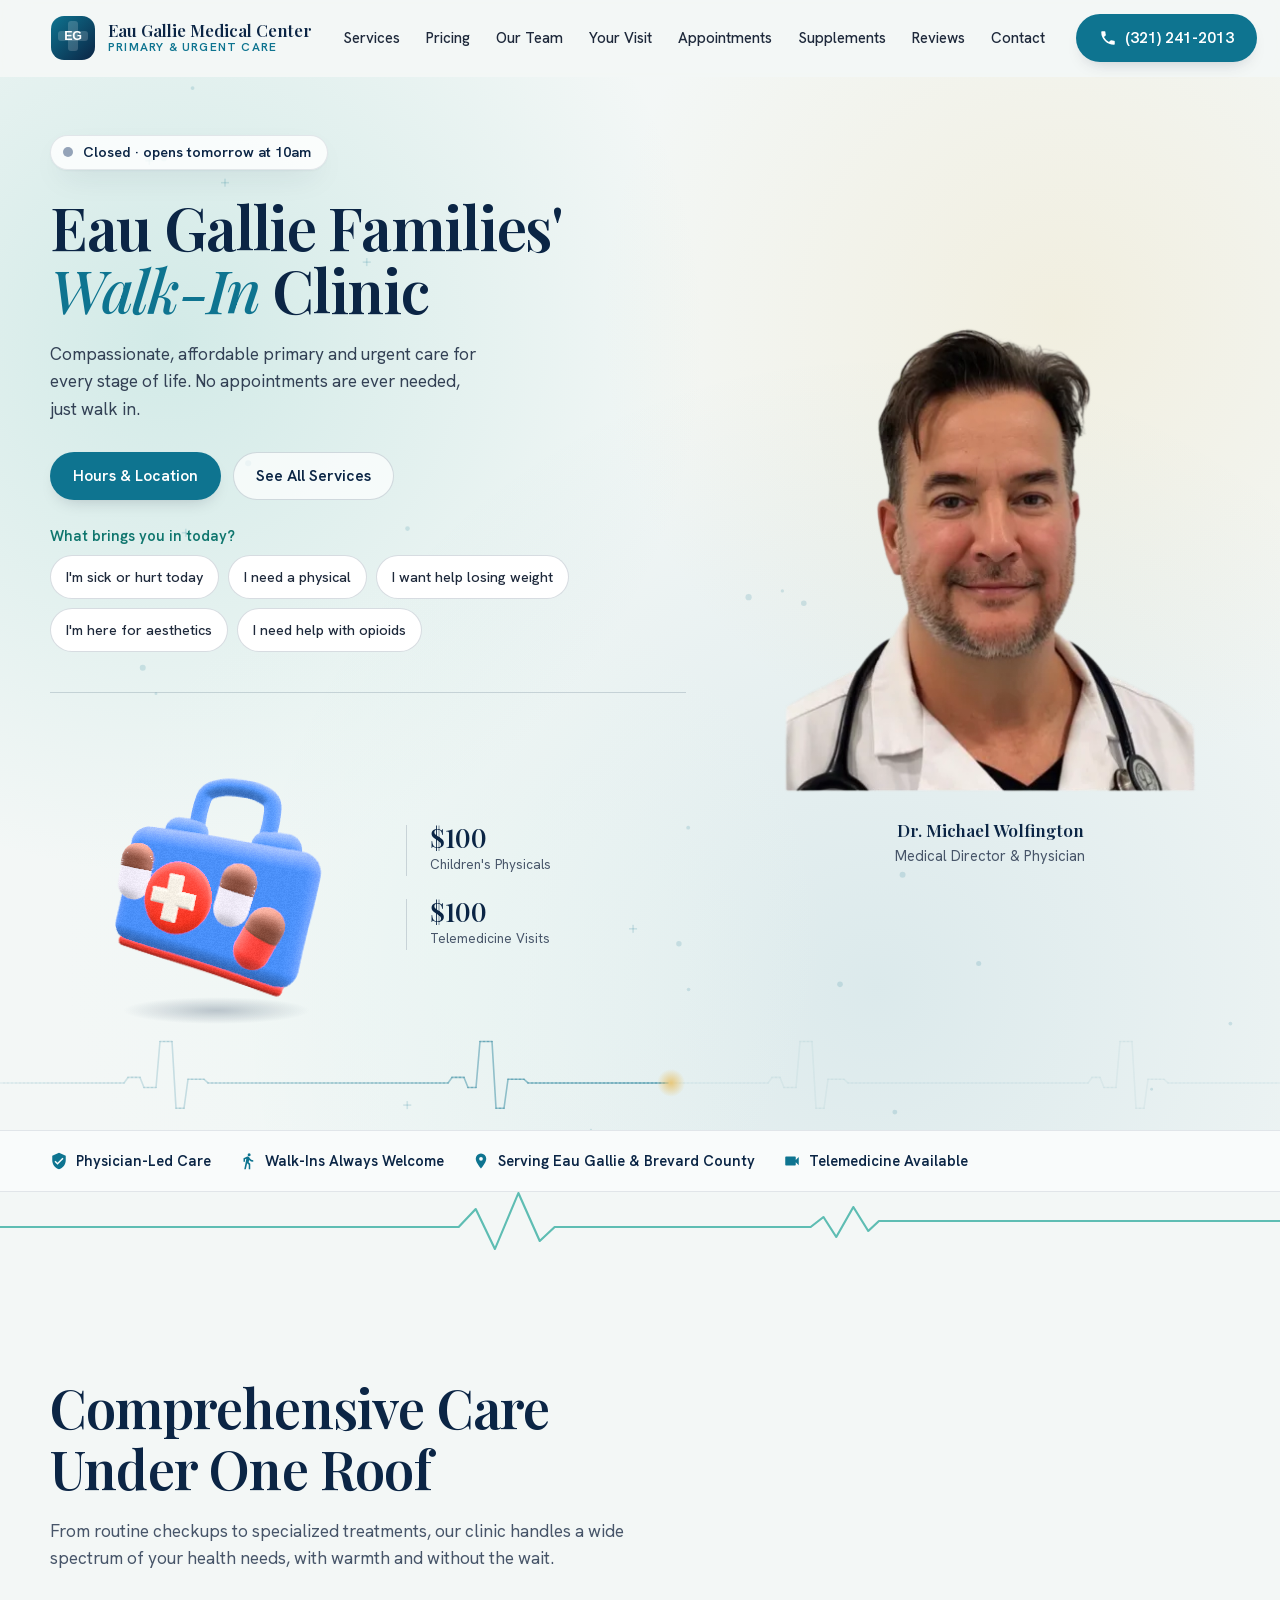
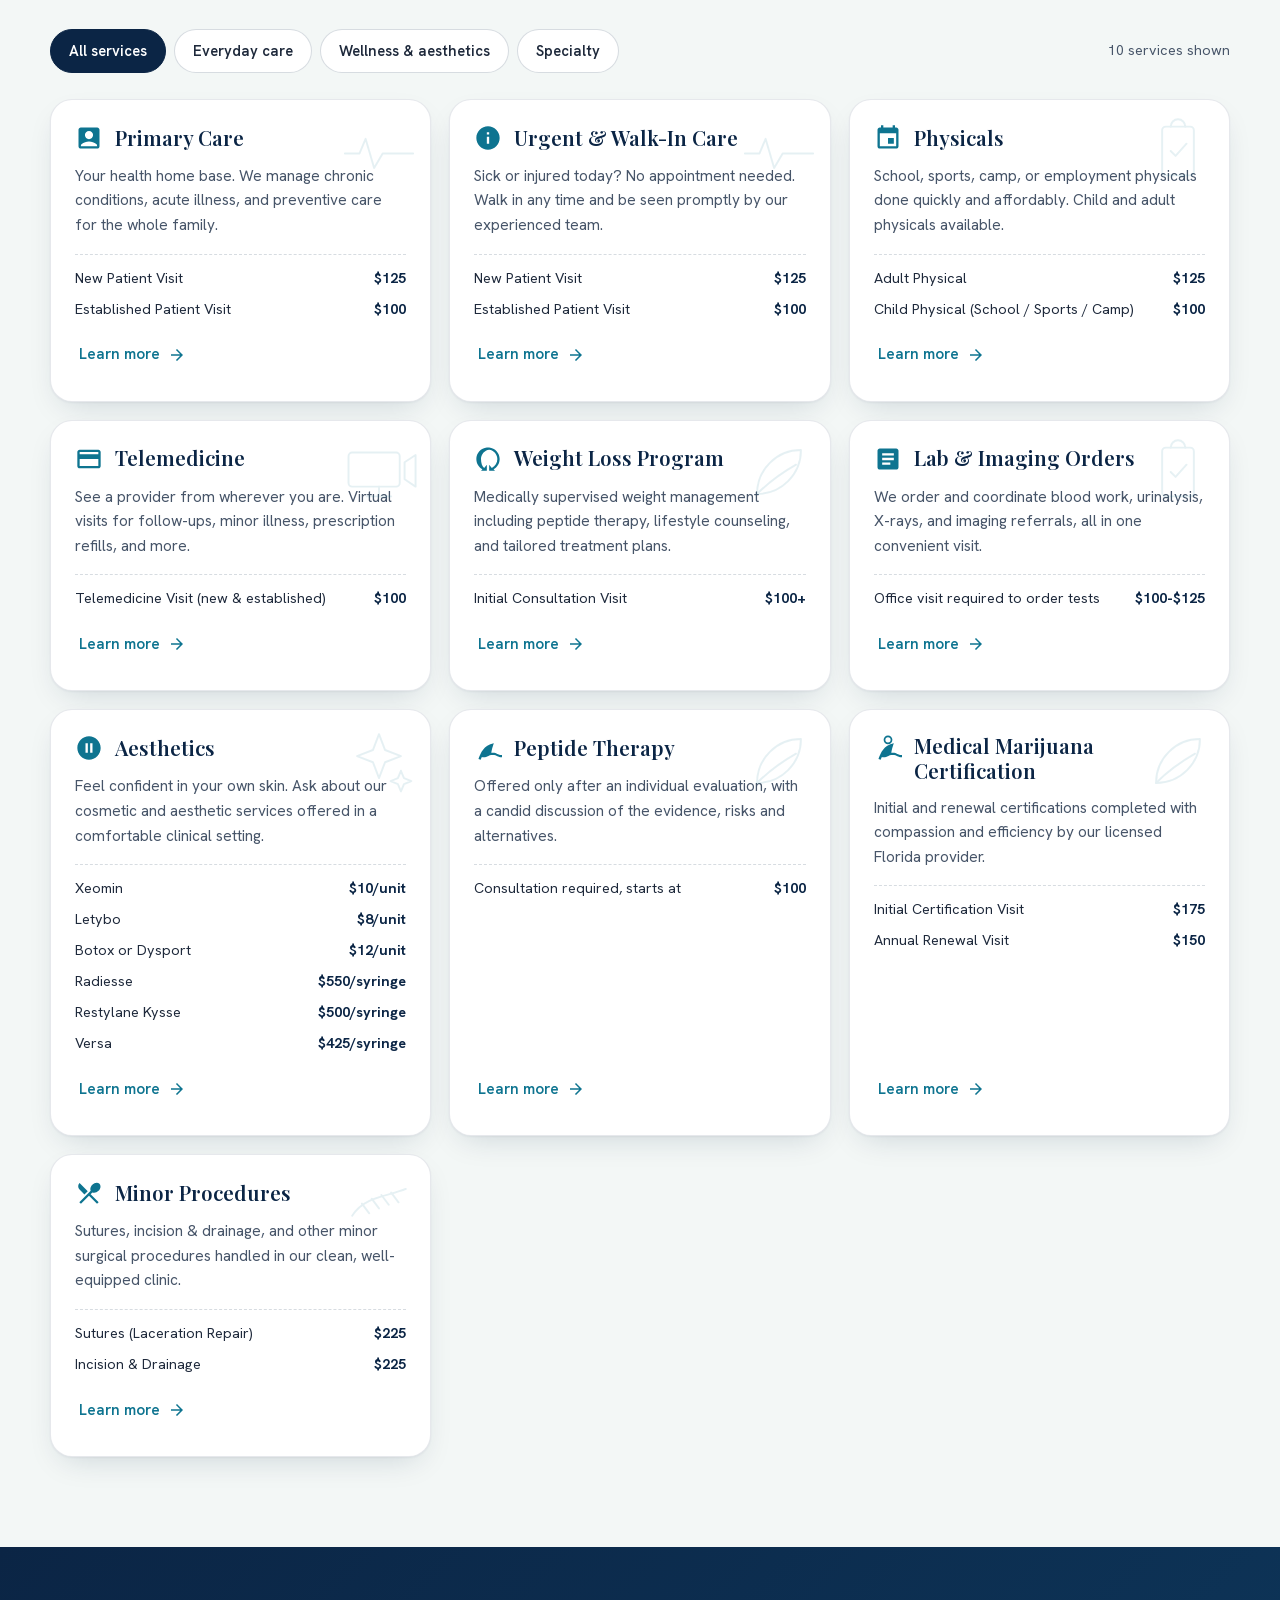
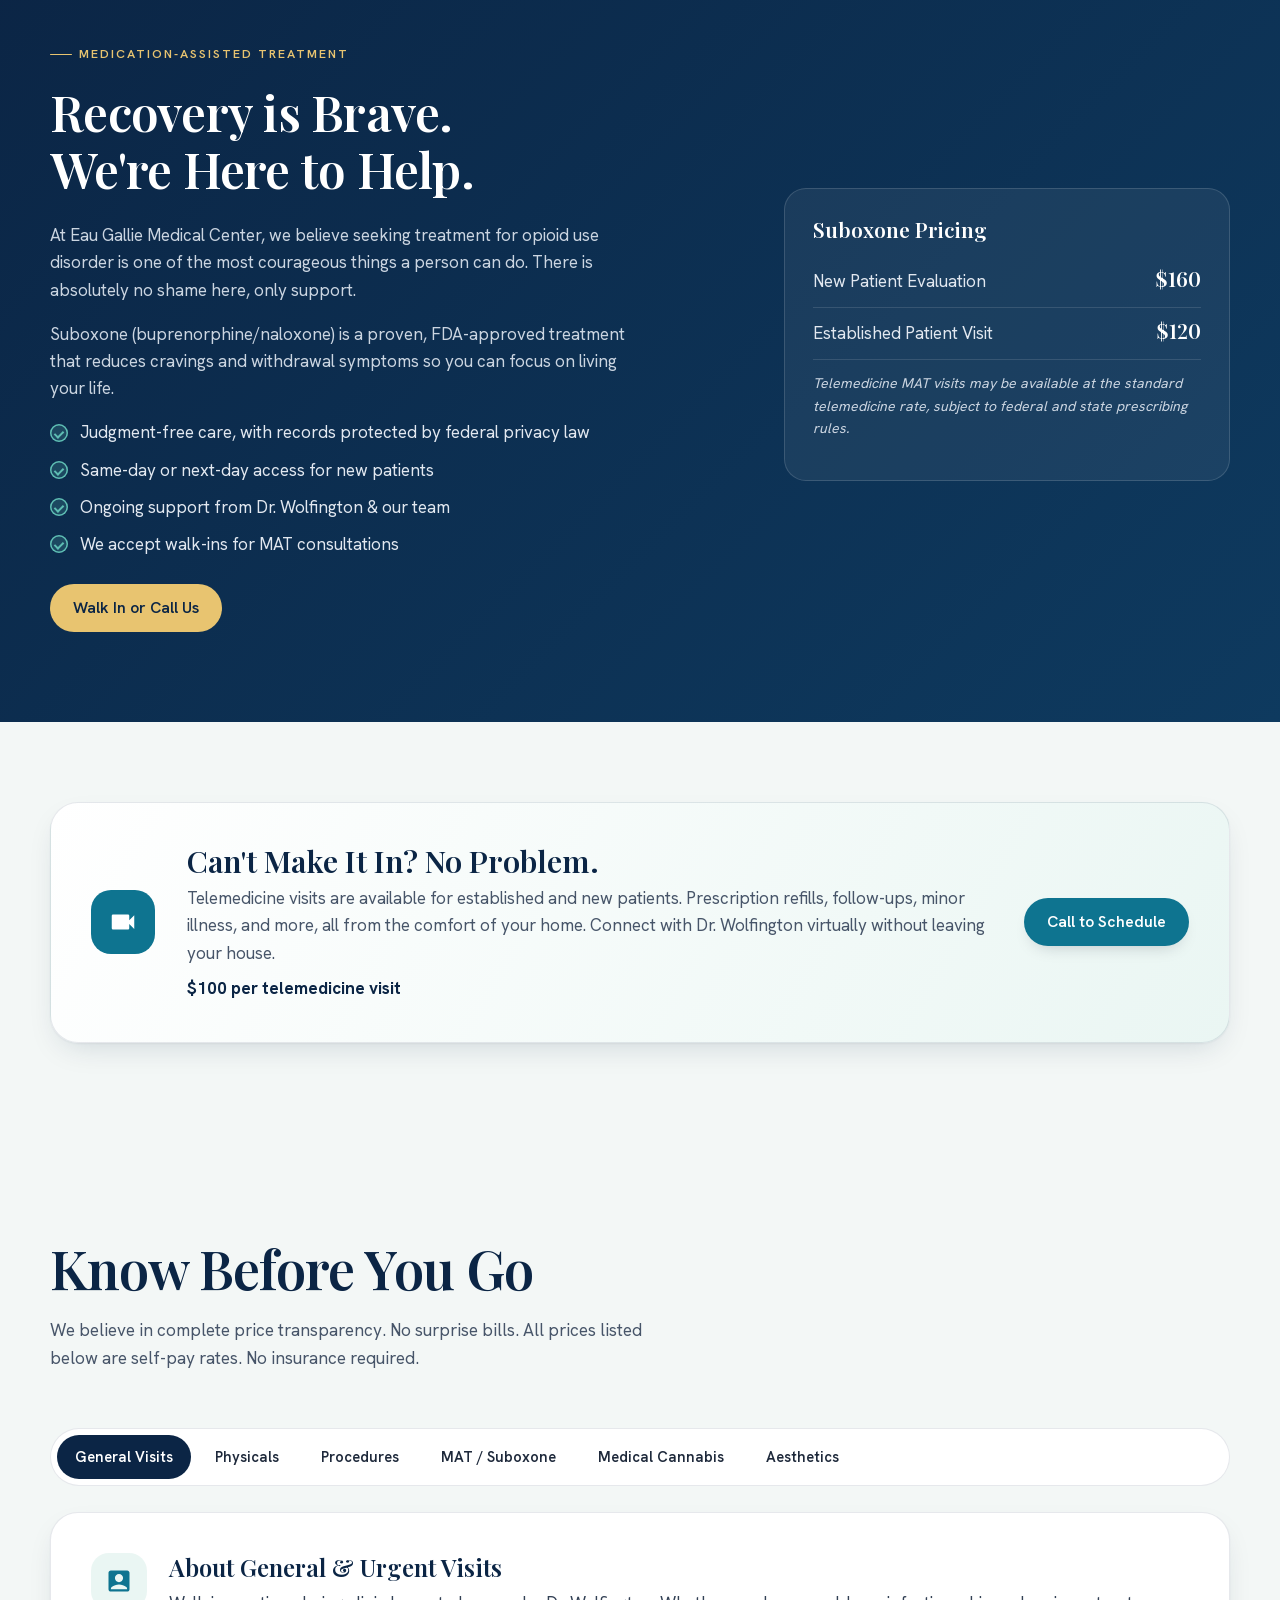
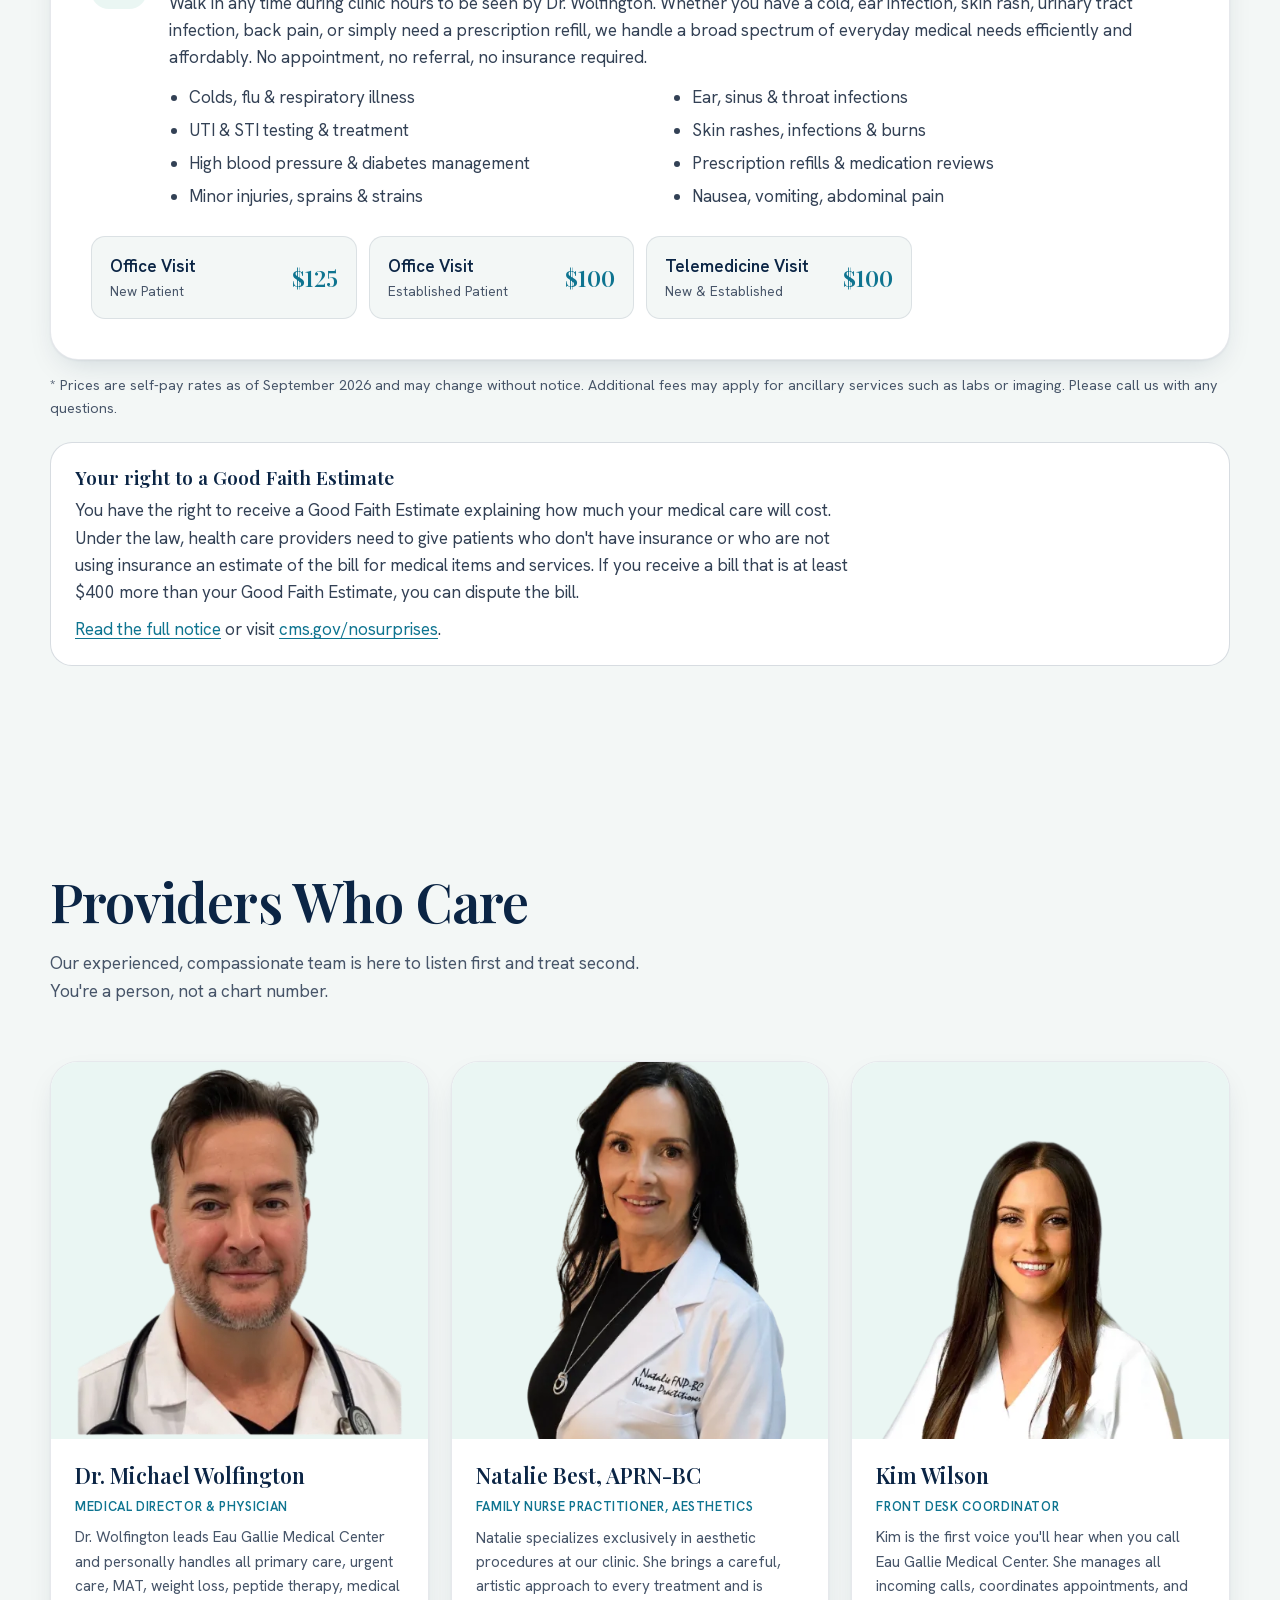
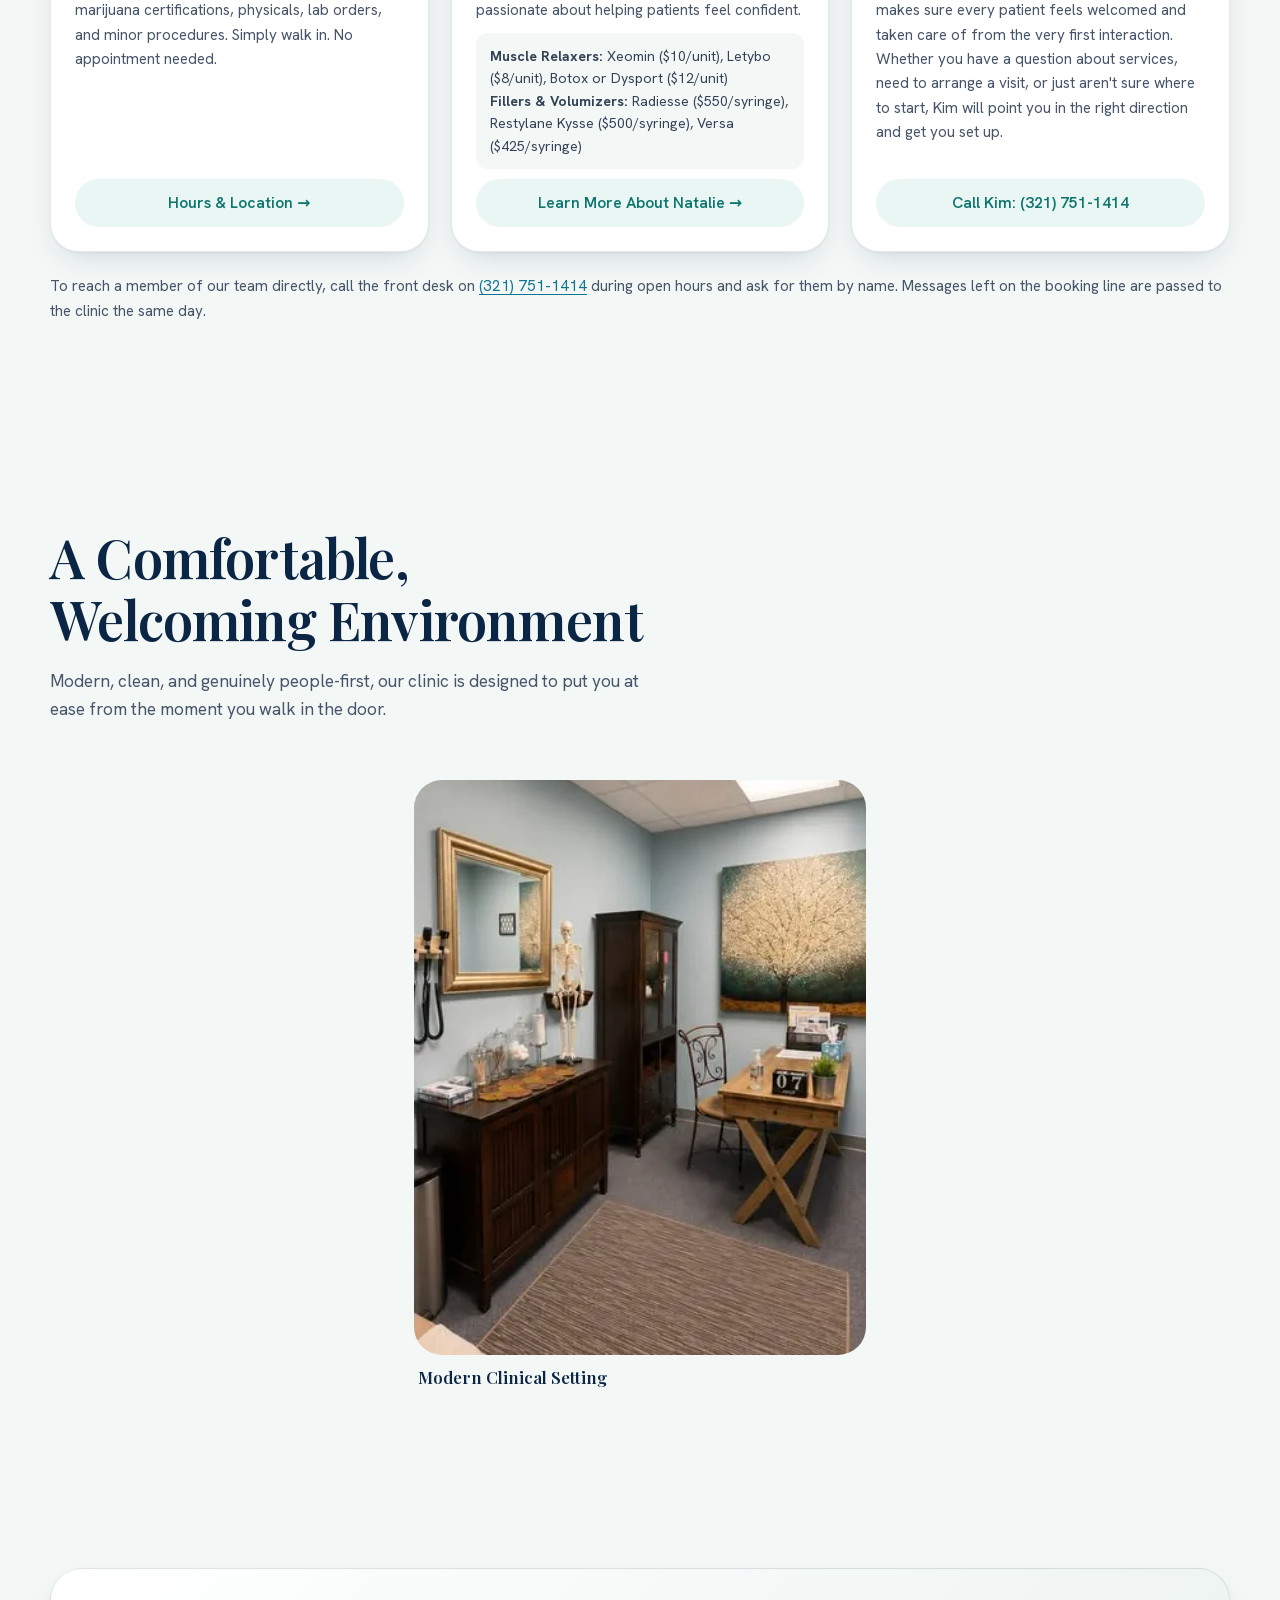
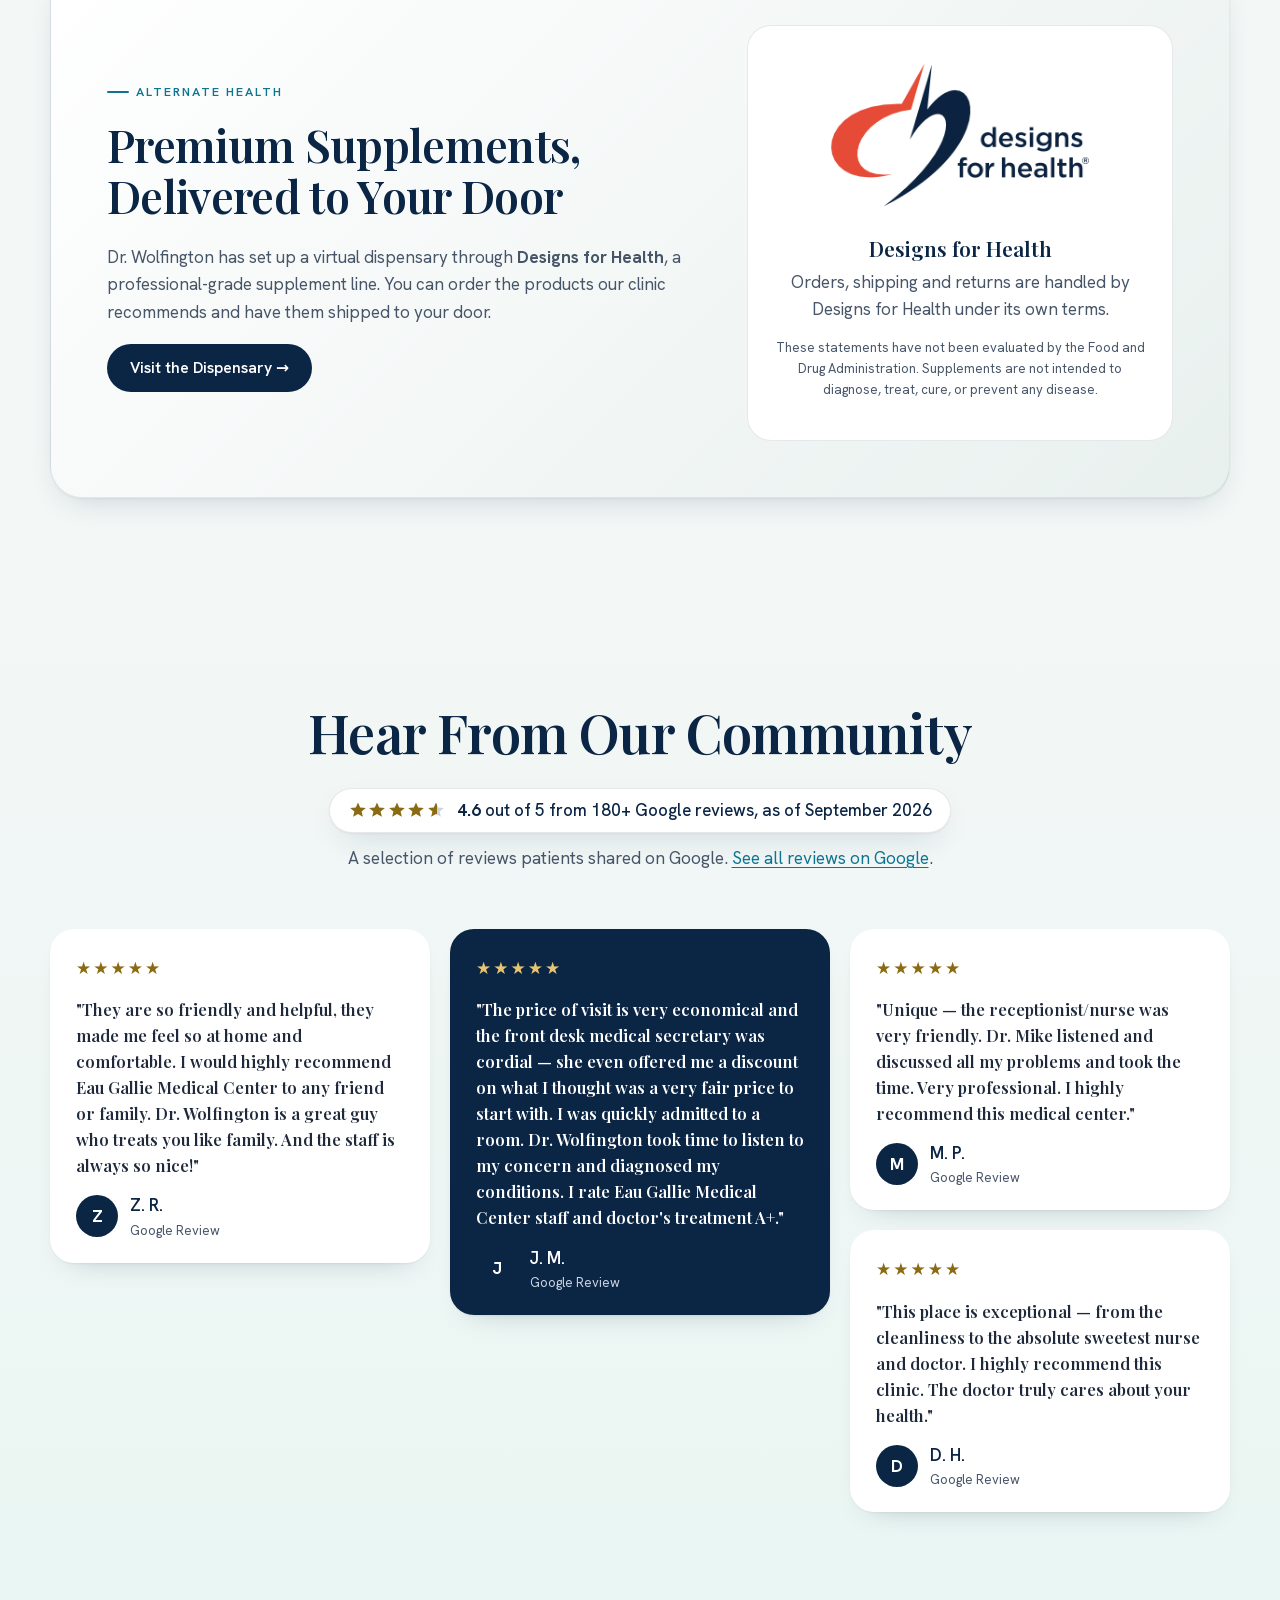
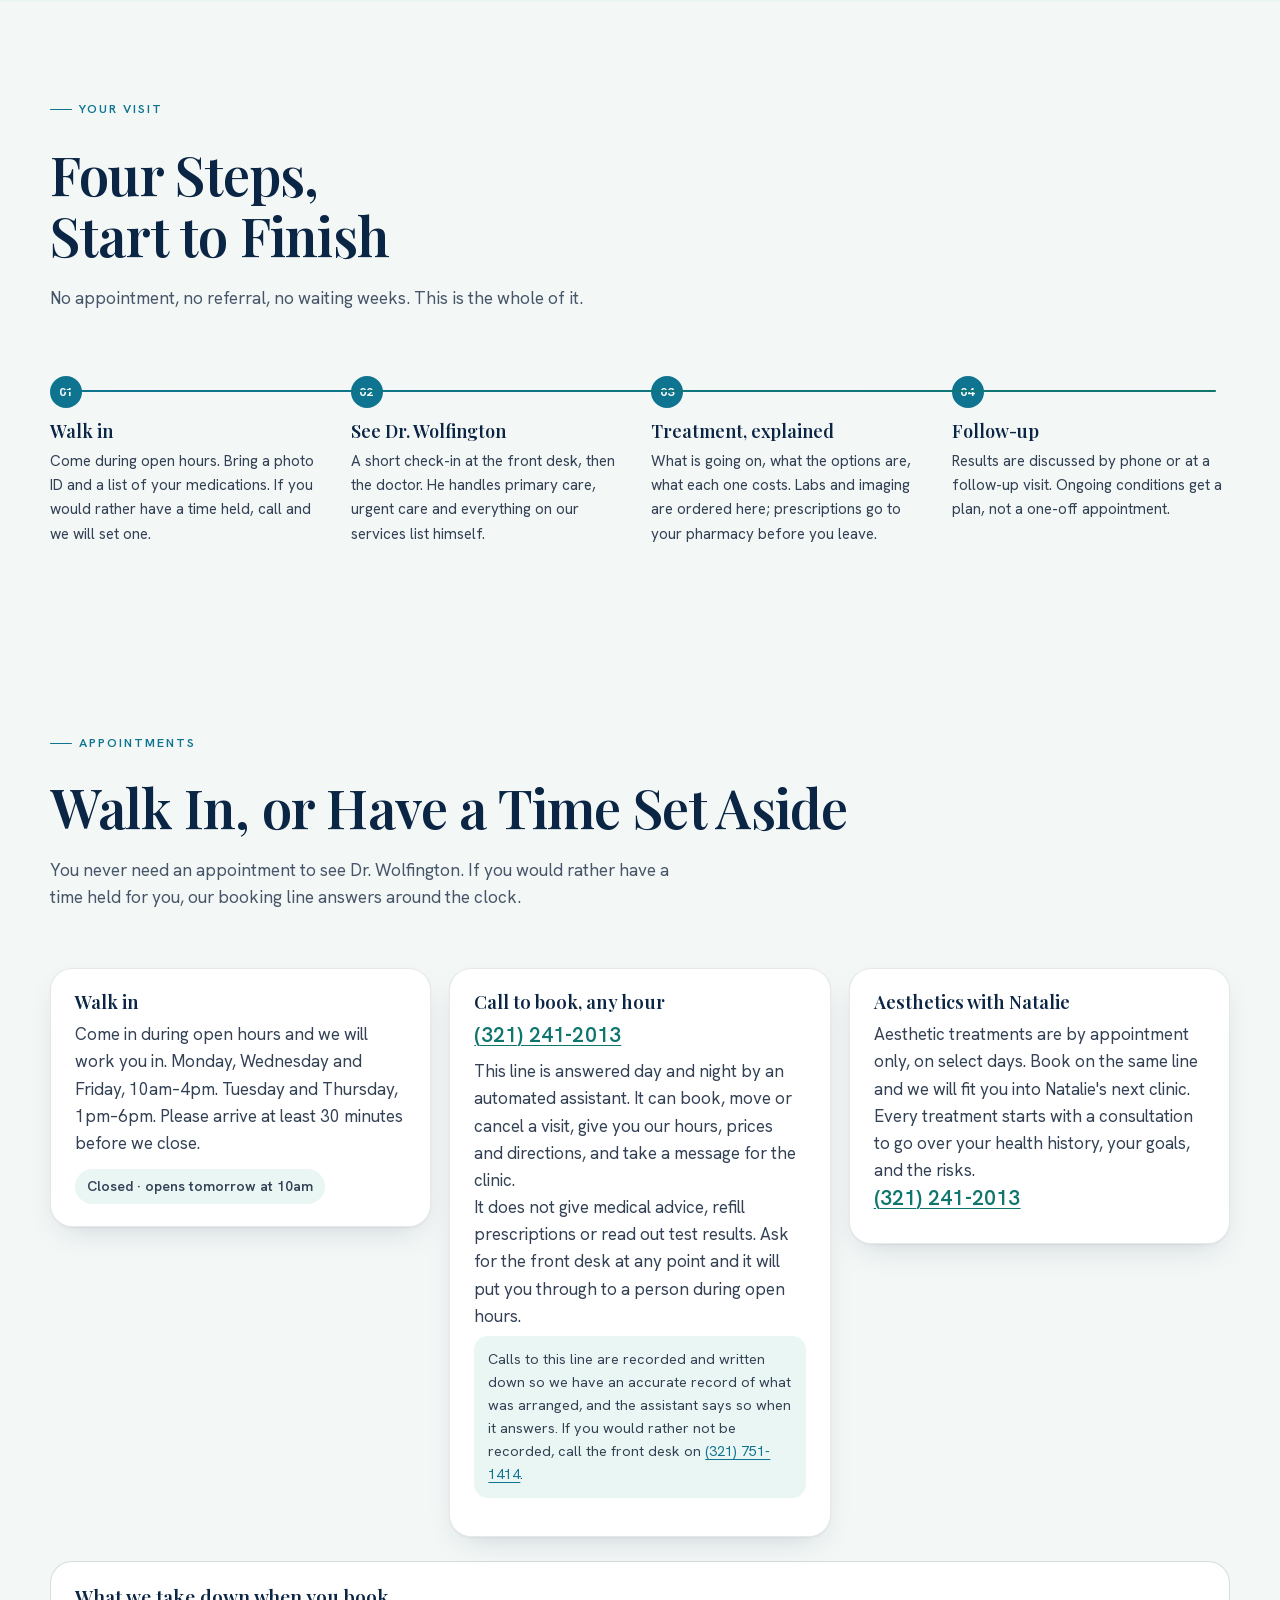
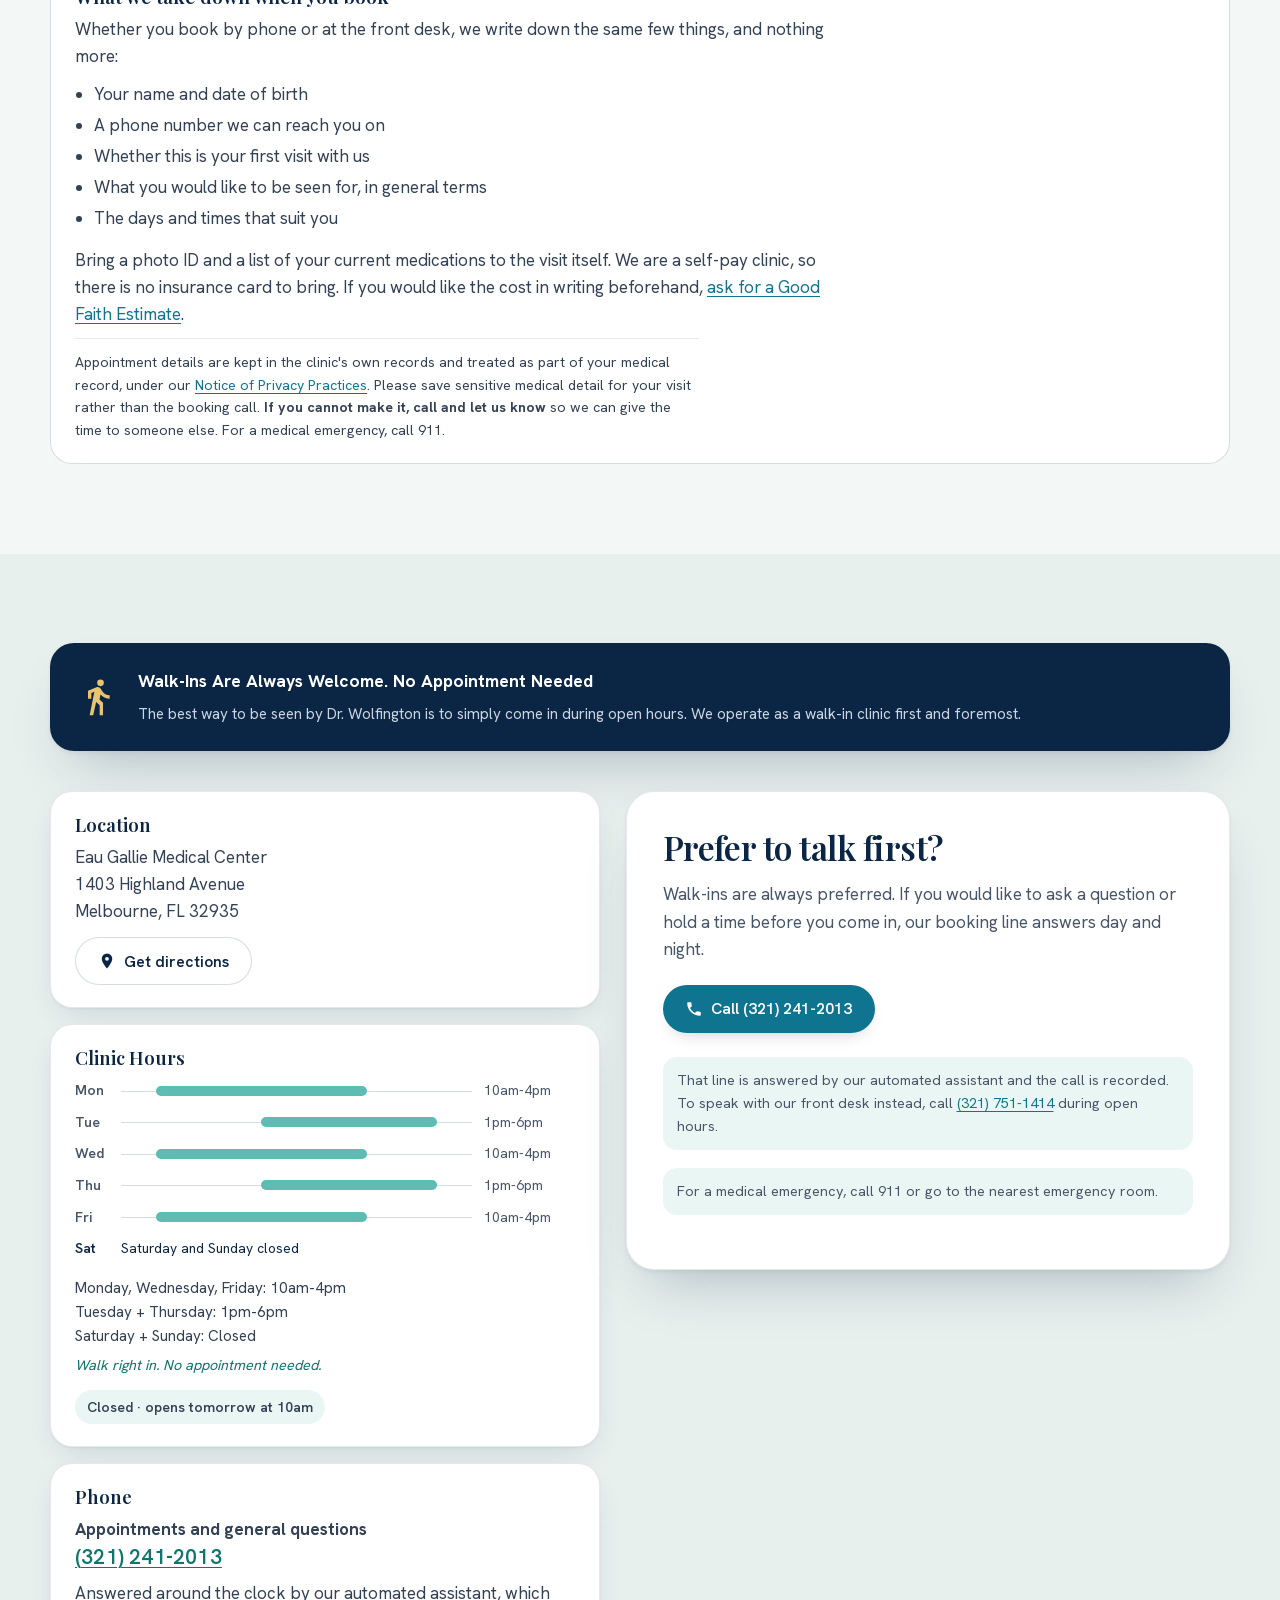
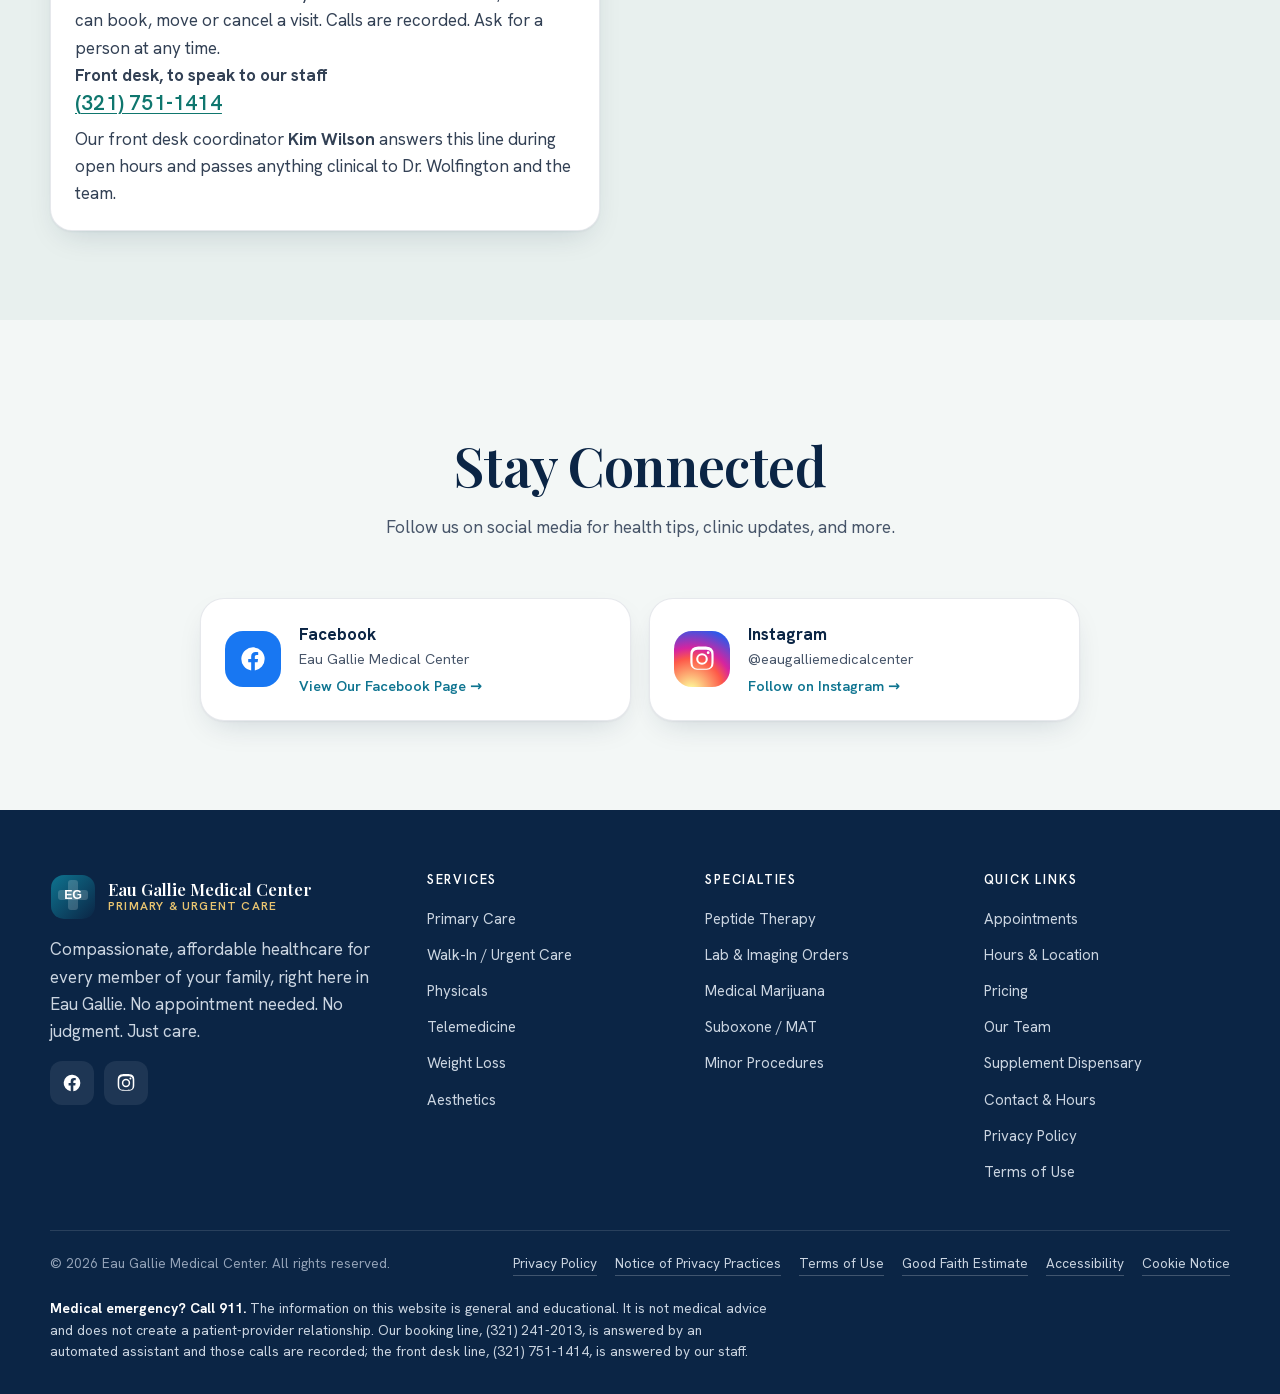
==== commit dd57bb51: "Update procedure/physical pricing; remove supplement compensation disclosure Co-Authored-By: Claude " ====
--- a/index.html
+++ b/index.html
@@ -93,7 +93,7 @@
           <div class="hero-liquid" data-liquid><canvas></canvas></div>
         </div>
         <ul class="hero-prices" aria-label="Popular self-pay prices">
-          <li><strong>$80</strong><span>Children's Physicals</span></li>
+          <li><strong>$100</strong><span>Children's Physicals</span></li>
           <li><strong>$100</strong><span>Telemedicine Visits</span></li>
         </ul>
       </div>
@@ -144,7 +144,7 @@
       </li><li class="card" data-reveal data-category="everyday" data-service="physicals">
         <div class="card-icon" aria-hidden="true"><svg viewBox="0 0 24 24"><path d="M17 12h-5v5h5v-5zM16 1v2H8V1H6v2H5c-1.11 0-1.99.9-1.99 2L3 19c0 1.1.89 2 2 2h14c1.1 0 2-.9 2-2V5c0-1.1-.9-2-2-2h-1V1h-2zm3 18H5V8h14v11z"/></svg></div>
         <h3>Physicals</h3><p>School, sports, camp, or employment physicals done quickly and affordably. Child and adult physicals available.</p>
-        <ul class="card-prices" aria-label="Published prices"><li><span>Adult Physical</span><span class="amt">$100</span></li><li><span>Child Physical (School / Sports / Camp)</span><span class="amt">$80</span></li></ul>
+        <ul class="card-prices" aria-label="Published prices"><li><span>Adult Physical</span><span class="amt">$125</span></li><li><span>Child Physical (School / Sports / Camp)</span><span class="amt">$100</span></li></ul>
         <button type="button" class="card-more" data-service-open="physicals" aria-haspopup="dialog">Learn more <span class="sr-only">about Physicals</span><svg viewBox="0 0 24 24" aria-hidden="true"><path fill="currentColor" d="M12 4l-1.4 1.4 5.6 5.6H4v2h12.2l-5.6 5.6L12 20l8-8z"/></svg></button>
       </li><li class="card" data-reveal data-category="everyday" data-service="telemedicine">
         <div class="card-icon" aria-hidden="true"><svg viewBox="0 0 24 24"><path d="M20 4H4c-1.1 0-2 .9-2 2v12c0 1.1.9 2 2 2h16c1.1 0 2-.9 2-2V6c0-1.1-.9-2-2-2zm0 14H4v-6h16v6zm0-10H4V6h16v2z"/></svg></div>
@@ -179,7 +179,7 @@
       </li><li class="card" data-reveal data-category="specialty" data-service="procedures">
         <div class="card-icon" aria-hidden="true"><svg viewBox="0 0 24 24"><path d="M8.1 13.34l2.83-2.83L3.91 3.5C2.38 5.03 2.38 7.56 3.91 9.09l4.19 4.25zm6.78-1.81c1.53.71 3.68.21 5.27-1.38 1.91-1.91 2.28-4.65.81-6.12-1.46-1.46-4.2-1.1-6.12.81-1.59 1.59-2.09 3.74-1.38 5.27L3.7 19.87l1.41 1.41L12 14.41l6.88 6.88 1.41-1.41L13.41 13l1.47-1.47z"/></svg></div>
         <h3>Minor Procedures</h3><p>Sutures, incision &amp; drainage, and other minor surgical procedures handled in our clean, well-equipped clinic.</p>
-        <ul class="card-prices" aria-label="Published prices"><li><span>Sutures (Laceration Repair)</span><span class="amt">$200</span></li><li><span>Incision &amp; Drainage</span><span class="amt">$200</span></li></ul>
+        <ul class="card-prices" aria-label="Published prices"><li><span>Sutures (Laceration Repair)</span><span class="amt">$225</span></li><li><span>Incision &amp; Drainage</span><span class="amt">$225</span></li></ul>
         <button type="button" class="card-more" data-service-open="procedures" aria-haspopup="dialog">Learn more <span class="sr-only">about Minor Procedures</span><svg viewBox="0 0 24 24" aria-hidden="true"><path fill="currentColor" d="M12 4l-1.4 1.4 5.6 5.6H4v2h12.2l-5.6 5.6L12 20l8-8z"/></svg></button>
       </li>
       </ul>
@@ -295,11 +295,11 @@
       <div class="price-grid">
         <div class="price-card">
           <div><div class="price-card-name">Adult Physical</div><div class="price-card-sub">Employment, wellness, annual</div></div>
+          <div class="price-amount">$125</div>
+        </div>
+        <div class="price-card">
+          <div><div class="price-card-name">Child Physical</div><div class="price-card-sub">Back to school, sports, camp</div></div>
           <div class="price-amount">$100</div>
-        </div>
-        <div class="price-card">
-          <div><div class="price-card-name">Child Physical</div><div class="price-card-sub">Back to school, sports, camp</div></div>
-          <div class="price-amount">$80</div>
         </div>
       </div>
     </div>
@@ -327,11 +327,11 @@
       <div class="price-grid">
         <div class="price-card">
           <div><div class="price-card-name">Sutures / Laceration Repair</div><div class="price-card-sub">Minor wound closure</div></div>
-          <div class="price-amount">$200</div>
+          <div class="price-amount">$225</div>
         </div>
         <div class="price-card">
           <div><div class="price-card-name">Incision &amp; Drainage</div><div class="price-card-sub">Abscess, cyst, or boil</div></div>
-          <div class="price-amount">$200</div>
+          <div class="price-amount">$225</div>
         </div>
       </div>
     </div>
@@ -510,7 +510,7 @@
       <div>
         <span class="section-label">Alternate Health</span>
         <h2 id="disp-title">Premium Supplements,<br>Delivered to Your Door</h2>
-        <p>Dr. Wolfington has set up a virtual dispensary through <strong>Designs for Health</strong>, a professional-grade supplement line. You can order the products our clinic recommends and have them shipped to your door. <strong>Dr. Wolfington may receive compensation from purchases made through this dispensary.</strong></p>
+        <p>Dr. Wolfington has set up a virtual dispensary through <strong>Designs for Health</strong>, a professional-grade supplement line. You can order the products our clinic recommends and have them shipped to your door.</p>
         <a href="https://www.designsforhealth.com/u/MICHAELWOLFINGTON" target="_blank" rel="noopener noreferrer" class="btn btn-dark">Visit the Dispensary &rarr;</a>
       </div>
       <div class="disp-card">
@@ -726,7 +726,7 @@
       <a href="accessibility.html">Accessibility</a>
       <a href="cookies.html">Cookie Notice</a>
     </nav>
-    <p class="footer-fine"><strong>Medical emergency? Call 911.</strong> The information on this website is general and educational. It is not medical advice and does not create a patient-provider relationship. Dr. Wolfington may receive compensation from supplement purchases made through the Designs for Health dispensary. Our booking line, (321) 241-2013, is answered by an automated assistant and those calls are recorded; the front desk line, (321) 751-1414, is answered by our staff.</p>
+    <p class="footer-fine"><strong>Medical emergency? Call 911.</strong> The information on this website is general and educational. It is not medical advice and does not create a patient-provider relationship. Our booking line, (321) 241-2013, is answered by an automated assistant and those calls are recorded; the front desk line, (321) 751-1414, is answered by our staff.</p>
   </div>
 </footer>
 
